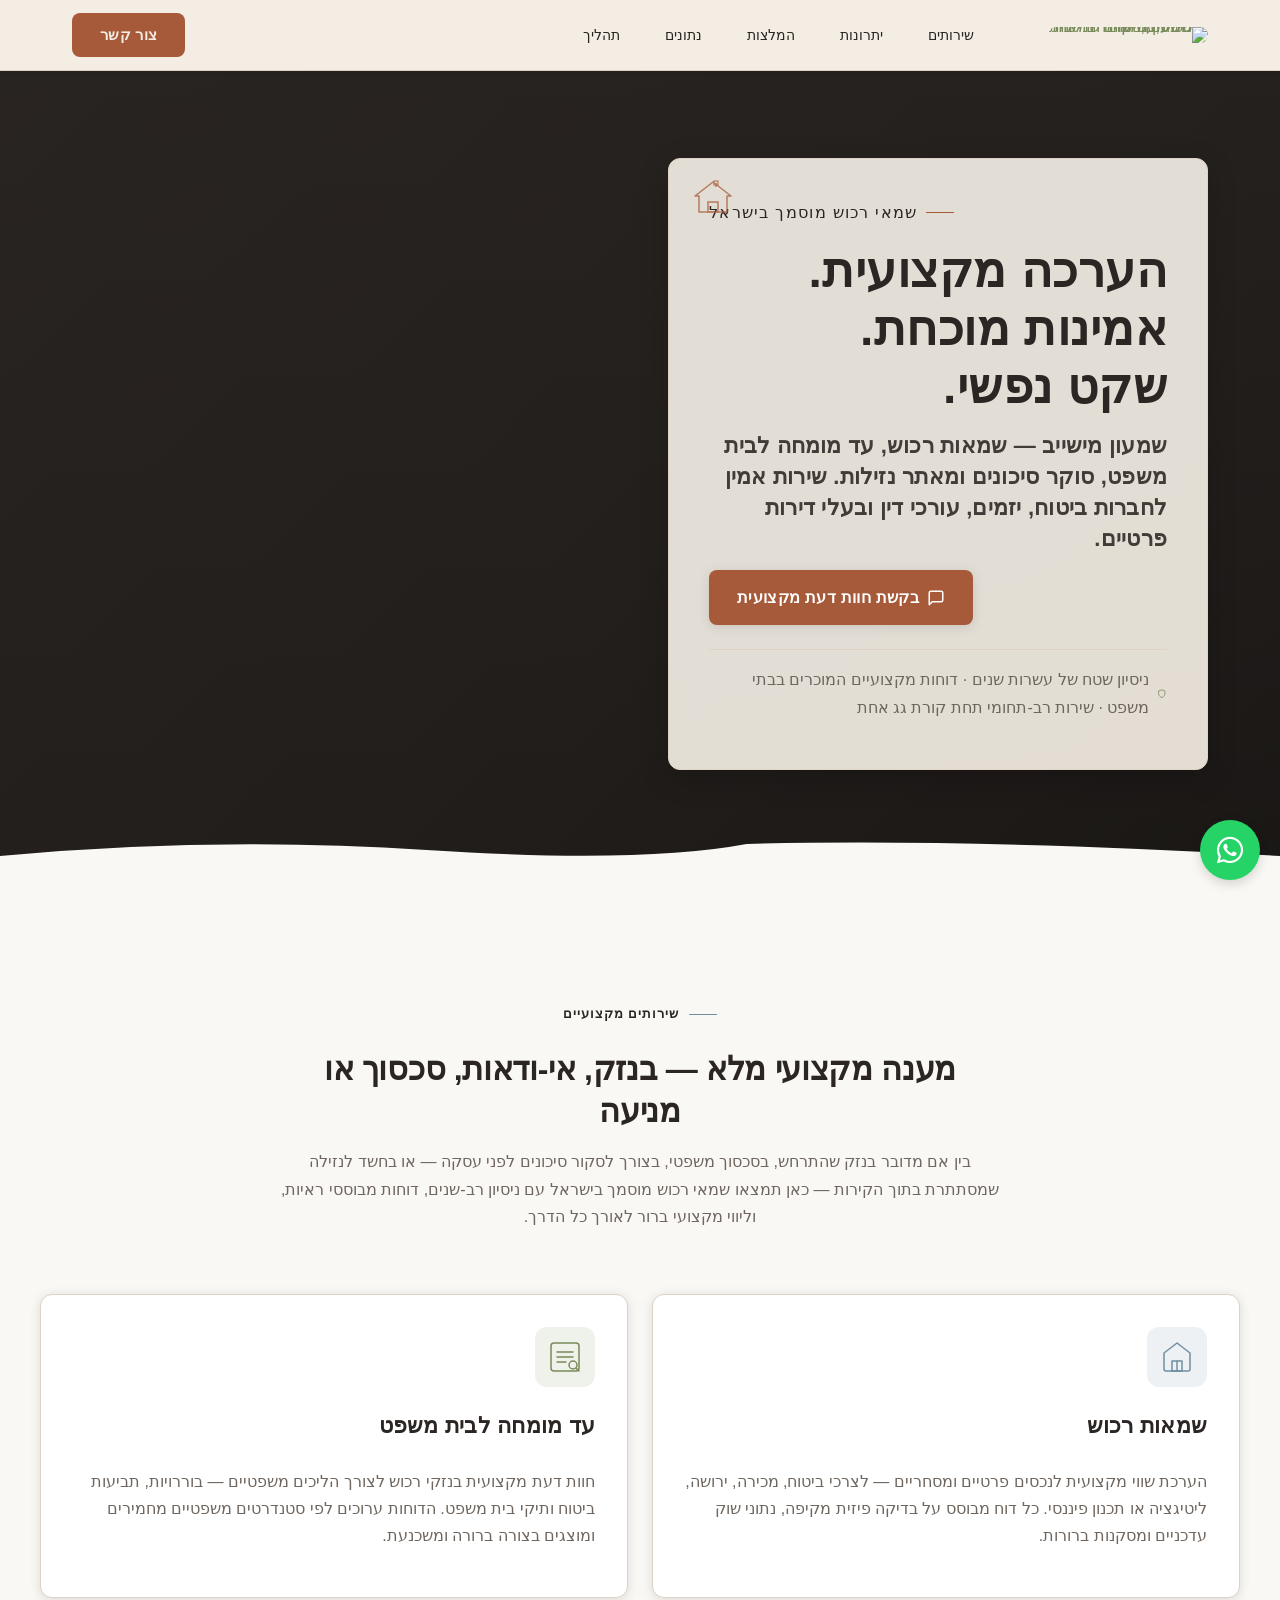
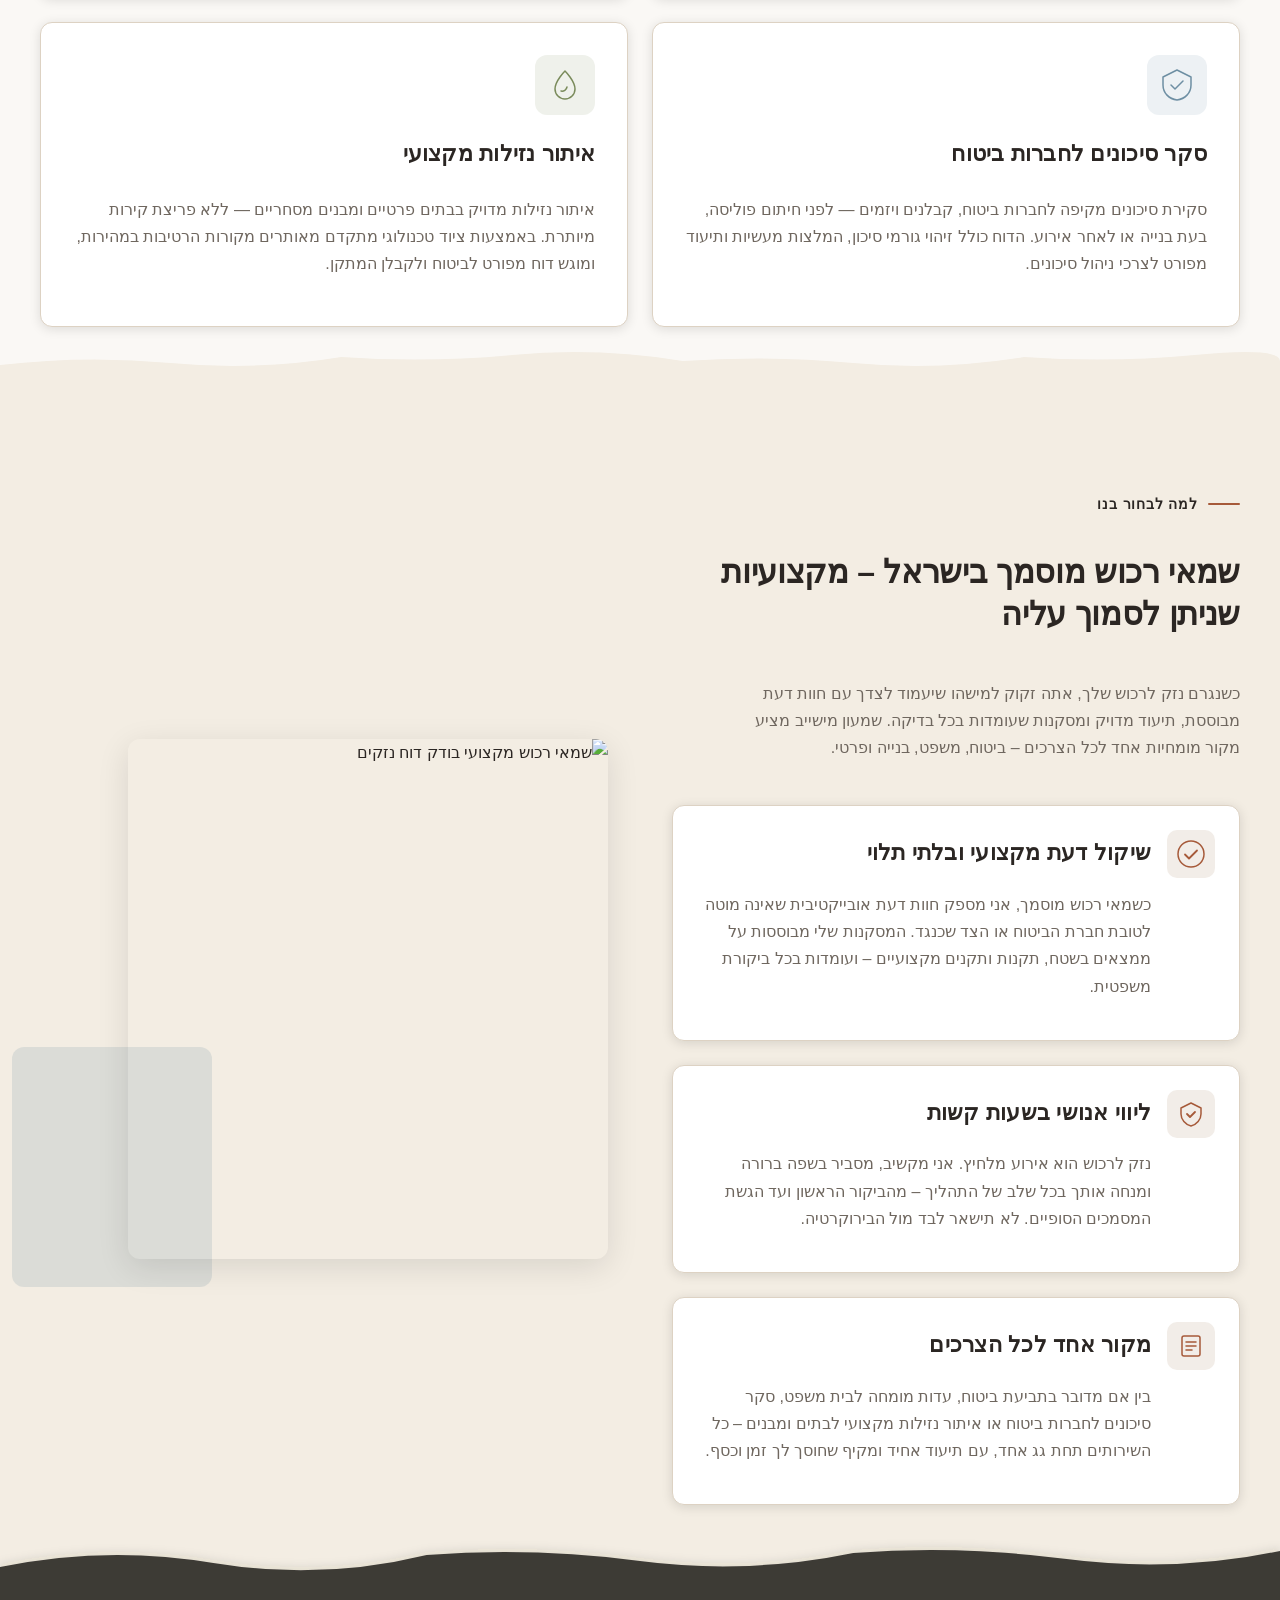
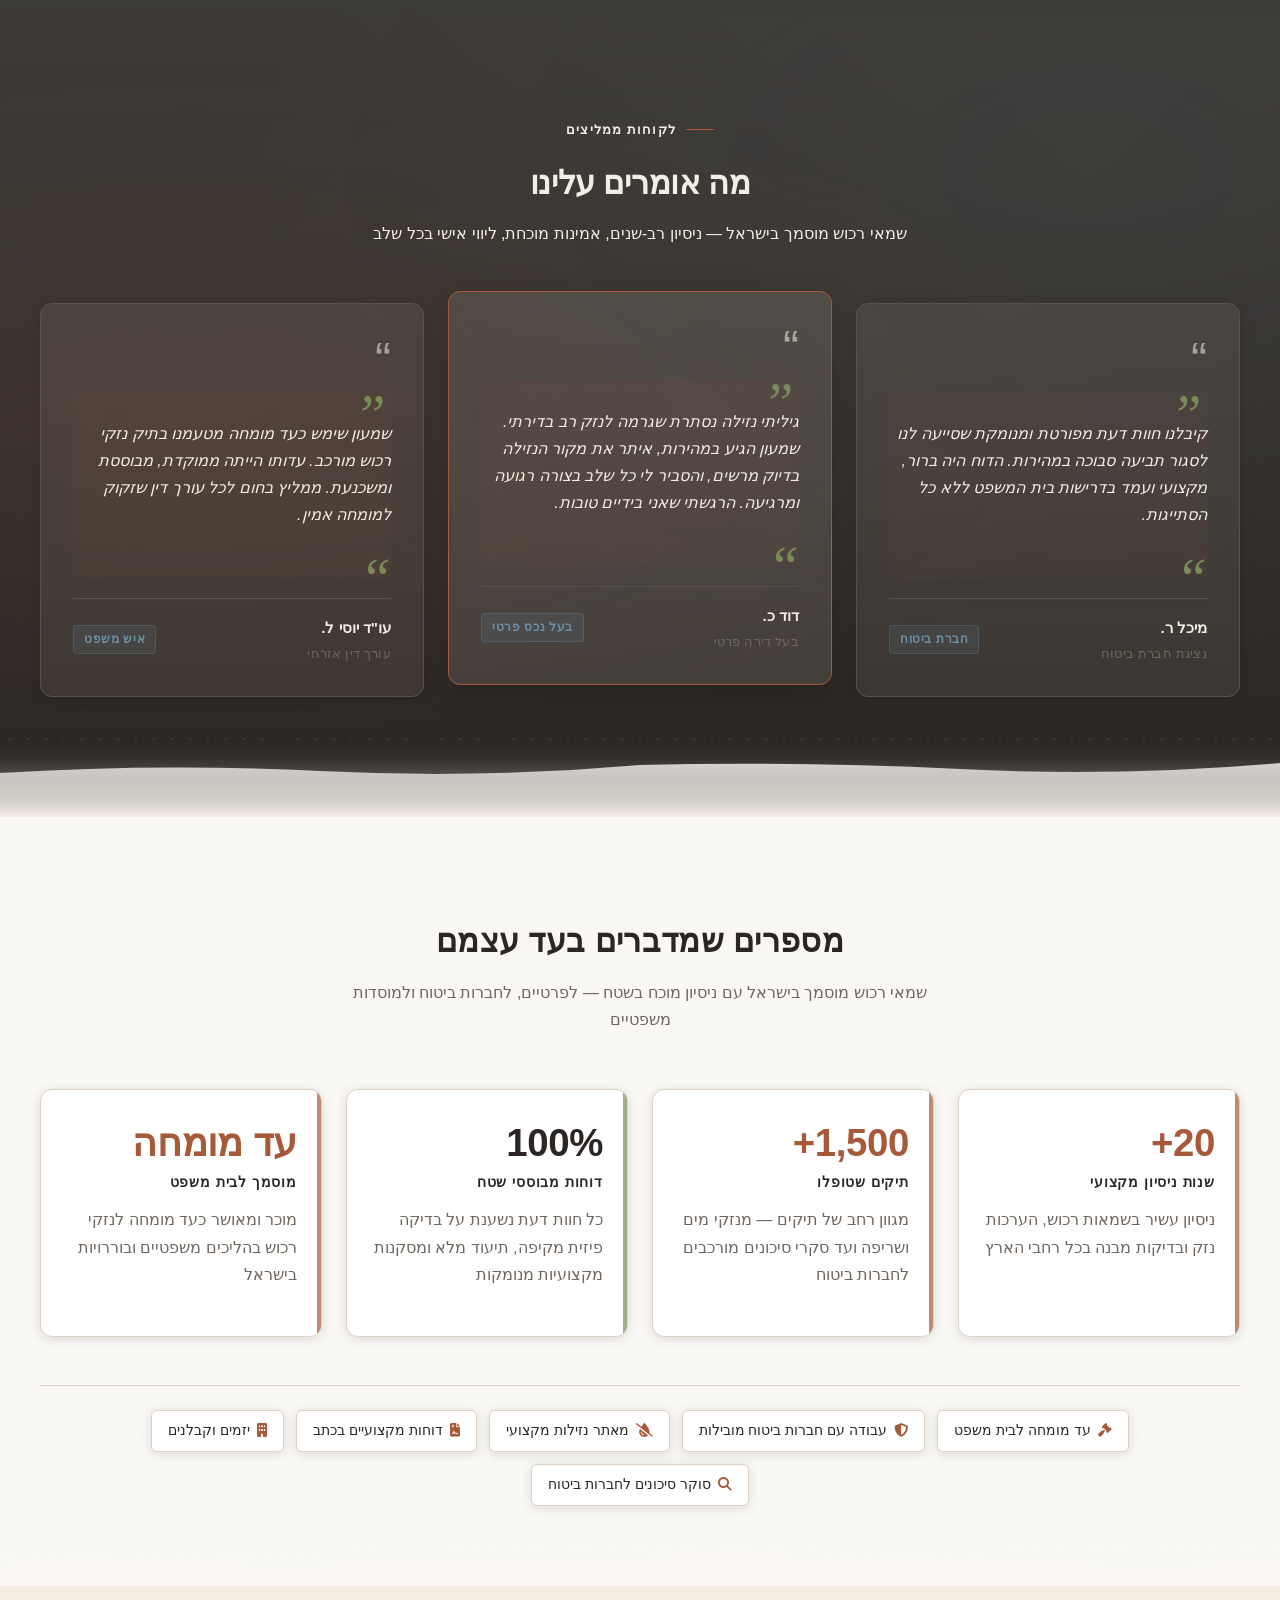
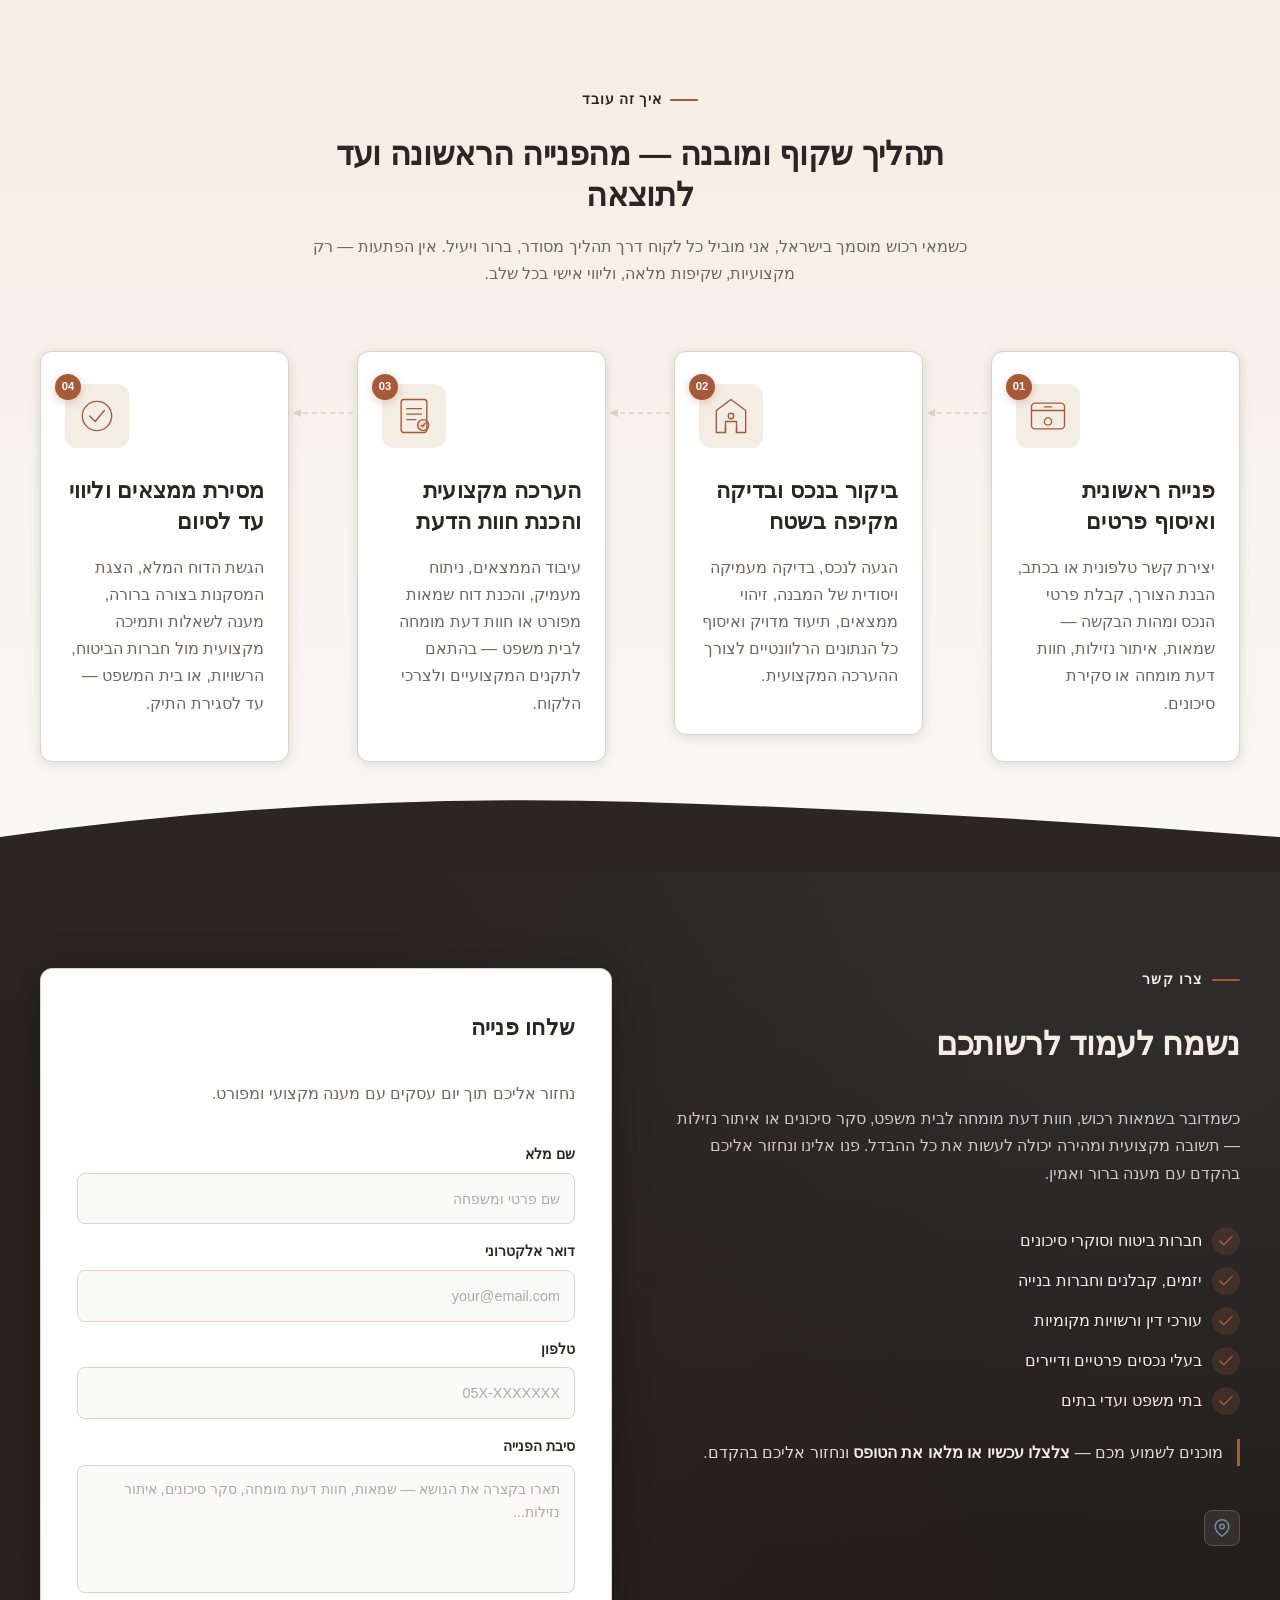
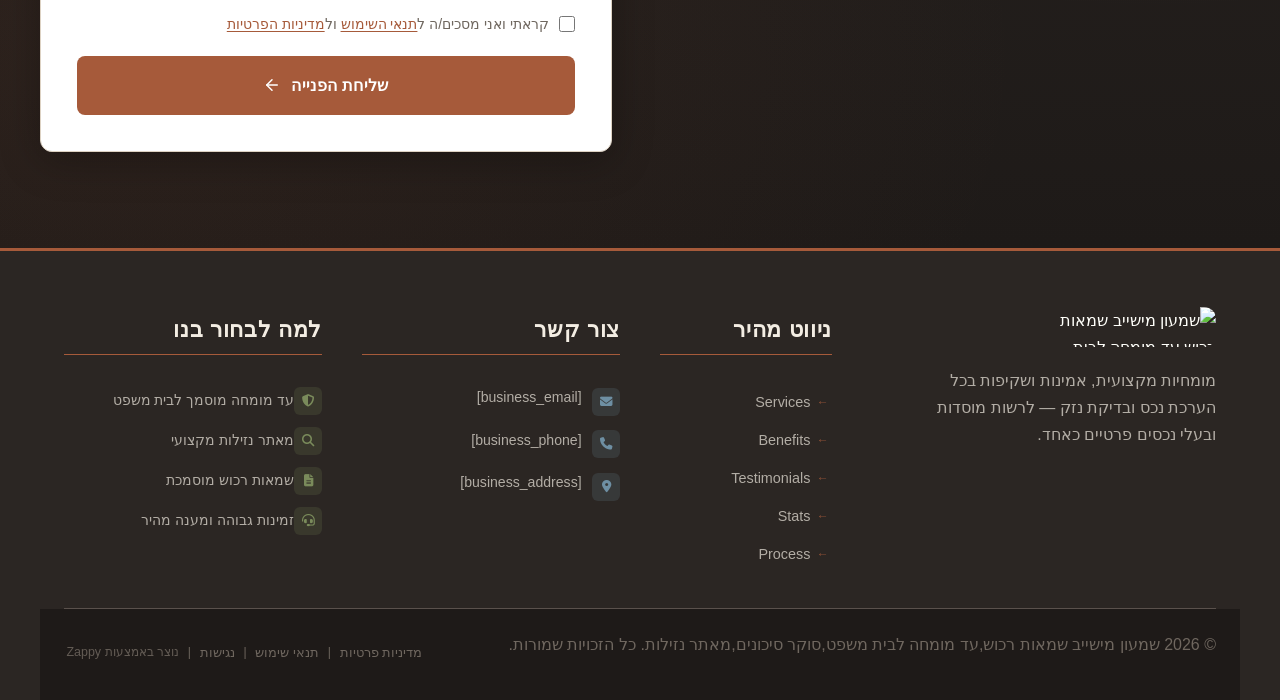
==== public/index.html @ e1381899 "Initial website commit" ====
<!doctype html><html dir="rtl" lang="he"><head><meta charset="UTF-8"><meta content="width=device-width,initial-scale=1" name="viewport"><meta content="index, follow" name="robots"><title>שמאי רכוש מוסמך בישראל — שמעון מישייב שמאות רכוש,עד מומחה לב</title><meta content="אני מעוניין להקים אתר עם דף נחיתה בבקשה" name="description"><meta content="שמאי רכוש מוסמך בישראל, עד מומחה לבית משפט נזקי רכוש, מאתר נזילות מקצועי לבתים ומבנים, סוקר סיכונים לחברות ביטוח" name="keywords"><link href="/assets/favicon.ico" rel="icon" type="image/x-icon"><link href="/assets/favicon-16x16.png" rel="icon" type="image/png" sizes="16x16"><link href="/assets/favicon-32x32.png" rel="icon" type="image/png" sizes="32x32"><link href="/assets/favicon-48x48.png" rel="icon" type="image/png" sizes="48x48"><link href="/assets/favicon-192x192.png" rel="icon" type="image/png" sizes="192x192"><link href="/assets/favicon-512x512.png" rel="icon" type="image/png" sizes="512x512"><link href="/assets/apple-touch-icon.png" rel="apple-touch-icon"><script>!function(){"use strict";var t="92c735e1-b9e3-4524-90cc-de8fb5a4987f",e="https://api.zappy5.com/api/analytics/track",a=18e5,n=2592e6,o=!0,i=!0,r=!0;var s=function(){var e="zappy_visitor_"+t,a=null;try{if(a=localStorage.getItem(e)){var o=JSON.parse(a),i=Date.now();if(i-o.created<n)return o.lastSeen=i,localStorage.setItem(e,JSON.stringify(o)),o.id}}catch(t){console.warn("Zappy Analytics: LocalStorage not available")}var r="zv_"+Date.now()+"_"+Math.random().toString(36).substr(2,9);try{localStorage.setItem(e,JSON.stringify({id:r,created:Date.now(),lastSeen:Date.now()}))}catch(t){}return r}(),c=function(){var e="zappy_session_"+t,n=null;try{if(n=sessionStorage.getItem(e)){var o=JSON.parse(n),i=Date.now();if(i-o.timestamp<a)return o.timestamp=i,sessionStorage.setItem(e,JSON.stringify(o)),o.id}}catch(t){console.warn("Zappy Analytics: SessionStorage not available")}var r="zs_"+Date.now()+"_"+Math.random().toString(36).substr(2,9);try{sessionStorage.setItem(e,JSON.stringify({id:r,timestamp:Date.now()}))}catch(t){}return r}();function l(a,n){n=n||{};var o={website_id:t,event_type:a,page_path:window.location.pathname,referrer:document.referrer||"direct",visitor_id:s,session_id:c,metadata:n};if(navigator.sendBeacon){var i=new Blob([JSON.stringify(o)],{type:"application/json"});navigator.sendBeacon(e,i)}else fetch(e,{method:"POST",headers:{"Content-Type":"application/json"},body:JSON.stringify(o),keepalive:!0}).catch(function(t){console.warn("Zappy Analytics: Failed to track event",t)})}o&&l("pageview",{title:document.title,url:window.location.href}),i&&document.addEventListener("click",function(t){var e=t.target;if("BUTTON"===e.tagName||e.closest("button")){var a="BUTTON"===e.tagName?e:e.closest("button");l("click",{element:"button",text:a.textContent.trim().substring(0,100),id:a.id||null,class:a.className||null})}else if("A"===e.tagName||e.closest("a")){var n="A"===e.tagName?e:e.closest("a");l("navigation",{element:"link",text:n.textContent.trim().substring(0,100),href:n.href,external:n.hostname!==window.location.hostname})}},!0),r&&document.addEventListener("submit",function(t){var e=t.target;l("form_submit",{form_id:e.id||null,form_name:e.name||null,form_action:e.action||null,form_method:e.method||"GET"})},!0);var d=Date.now();window.addEventListener("beforeunload",function(){l("page_unload",{time_on_page:Math.floor((Date.now()-d)/1e3),page_path:window.location.pathname})}),window.zappyAnalytics={track:l,getVisitorId:function(){return s},getSessionId:function(){return c}}}()</script><meta content="שמאי רכוש מוסמך בישראל — שמעון מישייב שמאות רכוש,עד מומחה לב" property="og:title"><meta content="אני מעוניין להקים אתר עם דף נחיתה בבקשה" property="og:description"><meta content="summary_large_image" name="twitter:card"><meta content="שמאי רכוש מוסמך בישראל — שמעון מישייב שמאות רכוש,עד מומחה לב" name="twitter:title"><meta content="אני מעוניין להקים אתר עם דף נחיתה בבקשה" name="twitter:description"><meta content="website" property="og:type"><meta content="he_IL" property="og:locale"><link href="https://cdnjs.cloudflare.com/ajax/libs/font-awesome/6.4.0/css/all.min.css" rel="stylesheet"><style>.skip-link{position:absolute;top:0;left:0;transform:translateY(-200%);padding:12px 18px;background:var(--bg-dark,#1a1a1a);color:var(--text-light,#fff);font-weight:600;border-radius:0 0 8px 0;z-index:10000}.skip-link:focus{transform:none;outline:2px solid var(--ring,#fff);outline-offset:2px}:focus-visible{outline:2px solid var(--ring,currentColor);outline-offset:3px}</style><link href="/assets/favicon.ico" rel="icon" type="image/x-icon"><link href="/assets/favicon-16x16.png" rel="icon" type="image/png" sizes="16x16"><link href="/assets/favicon-32x32.png" rel="icon" type="image/png" sizes="32x32"><link href="/assets/favicon-48x48.png" rel="icon" type="image/png" sizes="48x48"><link href="/assets/favicon-192x192.png" rel="icon" type="image/png" sizes="192x192"><link href="/assets/favicon-512x512.png" rel="icon" type="image/png" sizes="512x512"><link href="/assets/apple-touch-icon.png" rel="apple-touch-icon"><link href="https://cdn.jsdelivr.net/npm/vanilla-cookieconsent@3/dist/cookieconsent.css" rel="stylesheet"><script src="https://cdn.jsdelivr.net/npm/vanilla-cookieconsent@3/dist/cookieconsent.umd.js"></script><script src="https://cdn.jsdelivr.net/gh/mickidum/acc_toolbar/acctoolbar/acctoolbar.min.js"></script><link href="/styles.css" rel="stylesheet"><script>window.ZAPPY_WEBSITE_ID="92c735e1-b9e3-4524-90cc-de8fb5a4987f",window.ZAPPY_API_BASE="https://api.zappy5.com"</script><style id="zappy-dropdown-submenu-styles">#navMenu li:has(.sub-menu),.nav-menu li:has(.sub-menu),.navbar li:has(.sub-menu),nav li:has(.sub-menu){position:relative}#navMenu .sub-menu,.nav-menu .sub-menu,.navbar .sub-menu,nav .sub-menu{display:block!important;position:absolute!important;top:100%;left:0;min-width:220px;background:#fff;border-radius:8px;box-shadow:0 8px 25px rgba(0,0,0,.15);padding:8px 0;opacity:0;visibility:hidden;transform:translateY(10px);transition:all .3s ease;z-index:1000;list-style:none;pointer-events:none}#navMenu li:hover>.sub-menu,.nav-menu li:hover>.sub-menu,.navbar li:hover>.sub-menu,nav li:hover>.sub-menu{opacity:1!important;visibility:visible!important;transform:translateY(0)!important;pointer-events:auto!important}.sub-menu li{list-style:none;margin:0;padding:0}.sub-menu a{display:block!important;padding:10px 16px!important;color:var(--text-dark,#333)!important;font-weight:500;text-decoration:none;white-space:nowrap;transition:background-color .2s}.sub-menu .zappy-nav-child>a{padding-left:28px!important;font-size:.9em!important;opacity:.85!important}[dir=rtl] .sub-menu .zappy-nav-child>a,html[lang=ar] .sub-menu .zappy-nav-child>a,html[lang=he] .sub-menu .zappy-nav-child>a{padding-left:10px!important;padding-right:28px!important}.sub-menu .zappy-nav-parent>a{font-weight:600!important}.sub-menu a:hover{background-color:#f5f5f5}[dir=rtl] .nav-menu .sub-menu,[dir=rtl] .navbar .sub-menu,[dir=rtl] nav .sub-menu,html[lang=ar] .nav-menu .sub-menu,html[lang=ar] .navbar .sub-menu,html[lang=ar] nav .sub-menu,html[lang=he] .nav-menu .sub-menu,html[lang=he] .navbar .sub-menu,html[lang=he] nav .sub-menu{left:auto!important;right:0!important}.sub-menu:empty,.sub-menu:not(:has(li)):not(:has(> a)),.sub-menu:not(:has(li:not(.zappy-hidden-menu-item))):not(:has(> a)){display:none!important;opacity:0!important;visibility:hidden!important;pointer-events:none!important}li:has(.menu-group-title):hover>.sub-menu{opacity:1!important;visibility:visible!important;transform:translateY(0)!important;pointer-events:auto!important}#navMenu>li>.menu-group-title,.nav-menu>li>.menu-group-title{display:inline-block;padding:.5rem 1rem;cursor:default;user-select:none}@media (max-width:768px){#navMenu .sub-menu,.nav-menu .sub-menu,.navbar .sub-menu,nav .sub-menu{position:static!important;transform:none!important;box-shadow:none!important;background:0 0!important;max-height:0;overflow:hidden;opacity:0;visibility:hidden;transition:max-height .3s ease,opacity .3s ease;padding:0!important;border-radius:0!important}#navMenu .sub-menu.mobile-expanded,.nav-menu .sub-menu.mobile-expanded,.navbar .sub-menu.mobile-expanded{max-height:none!important;overflow-y:visible!important;opacity:1!important;visibility:visible!important;padding:8px 0 8px 16px!important}[dir=rtl] .sub-menu.mobile-expanded,html[lang=he] .sub-menu.mobile-expanded{padding:8px 16px 8px 0!important}#navMenu li:hover>.sub-menu,.nav-menu li:hover>.sub-menu,.navbar li:hover>.sub-menu,nav li:hover>.sub-menu{opacity:0;visibility:hidden;pointer-events:none}#navMenu li>.sub-menu.mobile-expanded,.nav-menu li>.sub-menu.mobile-expanded,.navbar li>.sub-menu.mobile-expanded,nav li>.sub-menu.mobile-expanded{opacity:1!important;visibility:visible!important;pointer-events:auto!important}#navMenu li:has(.sub-menu),.nav-menu li:has(.sub-menu),.navbar li:has(.sub-menu),nav li:has(.sub-menu){display:flex!important;flex-wrap:wrap!important;align-items:center!important;position:relative!important;min-height:44px!important}#navMenu li:has(.sub-menu)>a,.nav-menu li:has(.sub-menu)>a,.navbar li:has(.sub-menu)>a,nav li:has(.sub-menu)>a{flex:1!important;min-width:0!important}#navMenu li:has(.sub-menu)>.menu-group-title,.nav-menu li:has(.sub-menu)>.menu-group-title,.navbar li:has(.sub-menu)>.menu-group-title,nav li:has(.sub-menu)>.menu-group-title{flex:1!important;min-width:0!important;padding:0!important;line-height:inherit!important}#navMenu li:has(.sub-menu)>.sub-menu,.nav-menu li:has(.sub-menu)>.sub-menu,.navbar li:has(.sub-menu)>.sub-menu,nav li:has(.sub-menu)>.sub-menu{flex-basis:100%!important;width:100%!important}#navMenu li:has(.sub-menu)>a [class*=arrow],#navMenu li:has(.sub-menu)>a [class*=chevron],.nav-menu li:has(.sub-menu)>a .fa-angle-down,.nav-menu li:has(.sub-menu)>a .fa-chevron-down,.nav-menu li:has(.sub-menu)>a [class*=arrow],.nav-menu li:has(.sub-menu)>a [class*=chevron],nav li:has(.sub-menu)>a [class*=arrow],nav li:has(.sub-menu)>a [class*=chevron]{display:none!important;visibility:hidden!important}.mobile-submenu-toggle{display:flex!important;align-items:center!important;justify-content:center!important;width:44px!important;height:auto!important;background:0 0!important;border:none!important;cursor:pointer!important;color:var(--text-dark)!important;position:static!important;flex-shrink:0!important;align-self:stretch!important;z-index:2!important;padding:0!important;margin:0!important}.mobile-submenu-toggle::after{content:''!important;width:0!important;height:0!important;border-left:6px solid transparent!important;border-right:6px solid transparent!important;border-top:7px solid currentColor!important;transition:transform .3s ease!important}.mobile-submenu-toggle.expanded::after{transform:rotate(180deg)!important}.sub-menu a{padding:10px 0!important;display:block!important;color:var(--text-dark)!important;white-space:normal!important}.sub-menu .zappy-nav-child>a{padding-left:28px!important;font-size:.9em!important;opacity:.85!important}[dir=rtl] .sub-menu .zappy-nav-child>a,html[lang=ar] .sub-menu .zappy-nav-child>a,html[lang=he] .sub-menu .zappy-nav-child>a{padding-left:0!important;padding-right:28px!important}.sub-menu .zappy-nav-parent>a{font-weight:600!important}#navMenu.active,.nav-menu.active{max-width:100vw!important;overflow-x:hidden!important;box-sizing:border-box!important}.navbar .sub-menu li a,.zappy-products-dropdown .sub-menu a,nav.navbar .sub-menu li a{color:var(--text-dark)!important}}@media (min-width:769px){.mobile-submenu-toggle{display:none!important}}</style><style id="zappy-widget-visibility">html[dir=rtl] .whatsapp-float{right:20px!important;left:auto!important}html:not([dir]) .whatsapp-float,html[dir=ltr] .whatsapp-float{left:20px!important;right:auto!important}html[dir=rtl] #mic-access-tool-general-button,html[dir=rtl] #mic-init-access-tool #mic-access-tool-general-button,html[dir=rtl] #mic-init-access-tool .mic-access-tool-general-button,html[dir=rtl] ._access-icon,html[dir=rtl] .mic-access-tool-general-button{left:20px!important;right:auto!important}html:not([dir]) #mic-access-tool-general-button,html:not([dir]) #mic-init-access-tool #mic-access-tool-general-button,html:not([dir]) #mic-init-access-tool .mic-access-tool-general-button,html:not([dir]) ._access-icon,html:not([dir]) .mic-access-tool-general-button,html[dir=ltr] #mic-access-tool-general-button,html[dir=ltr] #mic-init-access-tool #mic-access-tool-general-button,html[dir=ltr] #mic-init-access-tool .mic-access-tool-general-button,html[dir=ltr] ._access-icon,html[dir=ltr] .mic-access-tool-general-button{right:20px!important;left:auto!important}@media (max-width:768px){.whatsapp-float{display:flex!important}}@media (min-width:769px){.whatsapp-float{display:flex!important}}@media (max-width:768px){#mic-access-tool-general-button,#mic-init-access-tool #mic-access-tool-general-button,#mic-init-access-tool .mic-access-tool-general-button,._access-icon,.mic-access-tool-general-button{display:flex!important;visibility:visible!important;opacity:1!important;pointer-events:auto!important}#mic-access-tool-box.opened-mic-access-tool,#mic-init-access-tool #mic-access-tool-box.opened-mic-access-tool,.mic-access-tool-box.opened-mic-access-tool{visibility:visible!important;opacity:1!important;pointer-events:auto!important}}@media (min-width:769px){#mic-access-tool-general-button,#mic-init-access-tool #mic-access-tool-general-button,#mic-init-access-tool .mic-access-tool-general-button,._access-icon,.mic-access-tool-general-button{display:flex!important;visibility:visible!important;opacity:1!important;pointer-events:auto!important}#mic-access-tool-box.opened-mic-access-tool,#mic-init-access-tool #mic-access-tool-box.opened-mic-access-tool,.mic-access-tool-box.opened-mic-access-tool{visibility:visible!important;opacity:1!important;pointer-events:auto!important}}</style></head><body><a href="#main" class="skip-link">דלג לתוכן הראשי</a><nav class="navbar" dir="rtl"><button class="mobile-toggle" aria-label="Menu" id="mobileToggle"><svg viewBox="0 0 24 24" fill="none" height="24" width="24" class="hamburger-icon"><path d="M3 12h18M3 6h18M3 18h18" stroke="currentColor" stroke-width="2" stroke-linecap="round"></path></svg> <svg viewBox="0 0 24 24" fill="none" height="24" width="24" style="display:none" class="close-icon"><path d="M18 6L6 18M6 6l12 12" stroke="currentColor" stroke-width="2" stroke-linecap="round"></path></svg></button> <button class="phone-header-btn" aria-label="Call" data-phone="[business_phone]"><svg viewBox="0 0 24 24" fill="currentColor" height="20" width="20"><path d="M22 16.92v3a2 2 0 0 1-2.18 2 19.79 19.79 0 0 1-8.63-3.07 19.5 19.5 0 0 1-6-6 19.79 19.79 0 0 1-3.07-8.67A2 2 0 0 1 4.11 2h3a2 2 0 0 1 2 1.72 12.84 12.84 0 0 0 .7 2.81 2 2 0 0 1-.45 2.11L8.09 9.91a16 16 0 0 0 6 6l1.27-1.27a2 2 0 0 1 2.11-.45 12.84 12.84 0 0 0 2.81.7A2 2 0 0 1 22 16.92z"></path></svg></button><div class="nav-container"><div class="nav-right-group"><div class="nav-brand"><a href="/" class="logo-link"><img alt="שמעון מישייב שמאות רכוש,עד מומחה לבית משפט,סוקר סיכונים,מאתר נזילות" src="/assets/site-----image-1.webp" class="logo"></a></div><ul class="nav-menu" id="navMenu"><li><a href="#services">שירותים</a></li><li><a href="#benefits">יתרונות</a></li><li><a href="#testimonials">המלצות</a></li><li><a href="#stats">נתונים</a></li><li><a href="#process">תהליך</a></li></ul></div><div class="nav-cta-container"><a href="#contact" class="nav-cta-btn">צור קשר</a></div></div></nav><script>window.addEventListener("load",function(){const e=document.querySelector(".navbar, nav, header");if(!e)return void console.log("[Navbar] Navbar element not found");let t=document.getElementById("mobileToggle")||document.querySelector(".mobile-toggle")||document.querySelector(".hamburger")||document.querySelector(".hamburger-menu")||document.querySelector(".menu-toggle")||document.querySelector(".burger-menu")||document.querySelector('[aria-label="Menu"]')||document.querySelector('[aria-label="תפריט"]');const n=document.querySelector(".phone-header-btn"),o=window.getComputedStyle(e);let r=o.backgroundColor;if(console.log("[Navbar] Initial navbar background:",r),"transparent"===r||"rgba(0, 0, 0, 0)"===r||r.startsWith("rgba")&&r.includes(", 0)")){const e=o.backgroundImage;if(e&&"none"!==e)console.log("[Navbar] Navbar has background image/gradient, using dark text"),r="rgb(240, 240, 240)";else{const e=window.getComputedStyle(document.body).backgroundColor;console.log("[Navbar] Navbar transparent, using body background:",e),r=e}}const a=r.match(/\d+/g);if(a&&a.length>=3){const e=(.299*parseInt(a[0])+.587*parseInt(a[1])+.114*parseInt(a[2]))/255;console.log("[Navbar] Mobile button colors preserved from Claude CSS (luminance:",e.toFixed(2)+")");const o=document.createElement("style");o.id="zappy-mobile-nav-fix";document.documentElement.lang;document.documentElement.dir,o.textContent='\n        /* Hide mobile buttons on desktop, show only on mobile */\n        @media (min-width: 769px) {\n          .mobile-toggle,\n          .phone-header-btn {\n            display: none !important;\n          }\n        }\n        \n        /* Show and position mobile buttons correctly on mobile */\n        @media (max-width: 768px) {\n          .navbar,\n          nav.navbar {\n            min-height: 70px !important;\n          }\n\n          .mobile-toggle,\n          .phone-header-btn {\n            position: absolute !important;\n            top: 0 !important;\n            bottom: 0 !important;\n            margin-top: auto !important;\n            margin-bottom: auto !important;\n            transform: none !important;\n            z-index: 1001 !important;\n            display: flex !important;\n            align-items: center !important;\n            justify-content: center !important;\n            width: 36px !important;\n            height: 36px !important;\n            border-radius: 50% !important;\n            border: none !important;\n            cursor: pointer !important;\n            padding: 6px !important;\n            background: none !important;\n            color: var(--nav-text, var(--text-dark)) !important;\n            touch-action: manipulation !important;\n            -webkit-tap-highlight-color: transparent !important;\n          }\n\n          html[data-zappy-site-type="ecommerce"] .phone-header-btn,\n          body[data-zappy-site-type="ecommerce"] .phone-header-btn,\n          html[data-zappy-site-type="ecommerce"] header .phone-header-btn,\n          html[data-zappy-site-type="ecommerce"] nav .phone-header-btn {\n            display: none !important;\n            visibility: hidden !important;\n            width: 0 !important;\n            height: 0 !important;\n            min-width: 0 !important;\n            overflow: hidden !important;\n          }\n          \n          /* LTR positioning (default): hamburger LEFT, phone RIGHT */\n          html:not([dir="rtl"]):not([lang="he"]):not([lang="ar"]) .mobile-toggle,\n          html[dir="ltr"] .mobile-toggle {\n            left: 12px !important;\n            right: auto !important;\n          }\n          html:not([dir="rtl"]):not([lang="he"]):not([lang="ar"]) .phone-header-btn,\n          html[dir="ltr"] .phone-header-btn {\n            right: 12px !important;\n            left: auto !important;\n          }\n          \n          /* RTL positioning: hamburger RIGHT, phone LEFT */\n          html[dir="rtl"] .mobile-toggle,\n          html[lang="he"] .mobile-toggle,\n          html[lang="ar"] .mobile-toggle {\n            right: 12px !important;\n            left: auto !important;\n          }\n          html[dir="rtl"] .phone-header-btn,\n          html[lang="he"] .phone-header-btn,\n          html[lang="ar"] .phone-header-btn {\n            left: 12px !important;\n            right: auto !important;\n          }\n          \n          /* CRITICAL: Ensure nav-container has min-height on mobile */\n          /* All children are positioned absolutely/fixed on mobile, so height:auto collapses to 0 */\n          .nav-container {\n            min-height: 70px !important;\n            position: relative !important;\n          }\n          \n          /* Ensure SVG icons are properly sized and inherit color */\n          .mobile-toggle svg,\n          .phone-header-btn svg {\n            width: 24px !important;\n            height: 24px !important;\n            /* Don\'t force display - let JavaScript control hamburger/close toggle */\n          }\n          \n          /* Reset nav-cta-container on mobile - remove desktop box-shadow/padding */\n          /* that creates a visible ghost box when CTA button is hidden */\n          .nav-cta-container {\n            box-shadow: none !important;\n            padding: 0 !important;\n          }\n          \n          /* Hide nav-cta-container entirely on mobile when there\'s no lang-switcher */\n          /* (only the CTA button is inside, and it\'s hidden on mobile) */\n          .nav-cta-container:not(:has(.lang-switcher)) {\n            display: none !important;\n          }\n          \n          /* CRITICAL: Prevent hero image fade gradient from bleeding over headline text */\n          /* The .image-fade-gradient has bottom: -30px (extends below parent) */\n          /* On mobile stacked layout, this overlaps the h1 text below the image */\n          .hero-image-column {\n            overflow: hidden !important;\n          }\n          .image-fade-gradient {\n            bottom: 0 !important;\n          }\n          \n          /* Hide desktop language switcher on mobile - hamburger menu handles it */\n          /* High specificity to override stored CSS */\n          .lang-switcher,\n          .nav-cta-container .lang-switcher,\n          .nav-container .lang-switcher,\n          .navbar .lang-switcher,\n          .navbar .nav-cta-container .lang-switcher {\n            display: none !important;\n          }\n        }\n      ';const r=document.getElementById("zappy-mobile-nav-fix");r&&r.remove(),document.head.appendChild(o),console.log("[Navbar] Critical CSS injected for mobile nav positioning");const i=window.innerWidth<=768;if(t){const e=t.querySelector(".hamburger-icon"),n=t.querySelector(".close-icon");e&&(e.style.setProperty("width","24px","important"),e.style.setProperty("height","24px","important"),e.style.setProperty("display","block","important")),n&&(n.style.setProperty("width","24px","important"),n.style.setProperty("height","24px","important"),n.style.setProperty("display","none","important")),i?(t.style.setProperty("position","absolute","important"),t.style.setProperty("top","0","important"),t.style.setProperty("bottom","0","important"),t.style.setProperty("margin-top","auto","important"),t.style.setProperty("margin-bottom","auto","important"),t.style.setProperty("transform","none","important"),t.style.setProperty("z-index","1001","important"),t.style.removeProperty("left"),t.style.removeProperty("right"),console.log("[Navbar] Mobile toggle positioning applied (mobile viewport)")):(t.style.removeProperty("position"),t.style.removeProperty("top"),t.style.removeProperty("transform"),t.style.removeProperty("z-index"),t.style.removeProperty("left"),t.style.removeProperty("right"),console.log("[Navbar] Desktop viewport - cleared mobile toggle inline positioning"))}if(n){const e=n.querySelector("svg");e&&(e.style.width="24px",e.style.height="24px",e.setAttribute("width","24"),e.setAttribute("height","24")),i?(n.style.setProperty("position","absolute","important"),n.style.setProperty("top","0","important"),n.style.setProperty("bottom","0","important"),n.style.setProperty("margin-top","auto","important"),n.style.setProperty("margin-bottom","auto","important"),n.style.setProperty("transform","none","important"),n.style.setProperty("z-index","1001","important"),n.style.removeProperty("left"),n.style.removeProperty("right"),console.log("[Navbar] Phone button positioning applied (mobile viewport)")):(n.style.removeProperty("position"),n.style.removeProperty("top"),n.style.removeProperty("transform"),n.style.removeProperty("z-index"),n.style.removeProperty("left"),n.style.removeProperty("right"),console.log("[Navbar] Desktop viewport - cleared phone button inline positioning"))}}else console.log("[Navbar] Could not parse background color:",r);t=document.getElementById("mobileToggle")||document.querySelector(".mobile-toggle")||document.querySelector(".hamburger")||document.querySelector(".hamburger-menu")||document.querySelector(".menu-toggle")||document.querySelector(".burger-menu")||document.querySelector('[aria-label="Menu"]')||document.querySelector('[aria-label="תפריט"]');const i=document.getElementById("navMenu")||document.querySelector(".nav-menu")||document.querySelector(".nav-links")||document.querySelector("nav ul:not(.submenu)");if(!t||!i)return void console.log("[Navbar] Mobile toggle or menu not found:",{toggle:!!t,menu:!!i});i.id||(i.id="navMenu"),console.log("[Navbar] Initializing mobile menu...");const l=t.cloneNode(!0);t.parentNode.replaceChild(l,t);var s=0;function p(e){var t=Date.now();t-s<300||(s=t,function(e){e.preventDefault(),e.stopPropagation();const t=l.querySelector(".hamburger-icon"),n=l.querySelector(".close-icon");i.classList.contains("active")?(i.classList.remove("active"),t&&t.style.setProperty("display","block","important"),n&&n.style.setProperty("display","none","important"),document.body.style.overflow="",console.log("[Navbar] Menu closed")):(i.classList.add("active"),t&&t.style.setProperty("display","none","important"),n&&n.style.setProperty("display","block","important"),document.body.style.overflow="hidden",console.log("[Navbar] Menu opened"))}(e))}l.addEventListener("click",p),l.addEventListener("touchend",p),i.querySelectorAll("a").forEach(function(e){e.addEventListener("click",function(){if("#"===this.getAttribute("href"))return;const e=l.querySelector(".hamburger-icon"),t=l.querySelector(".close-icon");i.classList.remove("active"),e&&e.style.setProperty("display","block","important"),t&&t.style.setProperty("display","none","important"),document.body.style.overflow="",console.log("[Navbar] Menu closed (link clicked)")})});var m=i.querySelectorAll(".dropdown-toggle");m.forEach(function(e){e.addEventListener("click",function(e){e.preventDefault(),e.stopPropagation();var t=this.closest(".nav-dropdown");t&&(t.parentNode.querySelectorAll(".nav-dropdown.open").forEach(function(e){e!==t&&e.classList.remove("open")}),t.classList.toggle("open"),console.log("[Navbar] Dropdown toggled:",t.classList.contains("open")?"open":"closed"))})}),document.addEventListener("click",function(e){e.target.closest(".nav-dropdown")||document.querySelectorAll(".nav-dropdown.open").forEach(function(e){e.classList.remove("open")})}),console.log("[Navbar] Dropdown handlers initialized for "+m.length+" dropdowns"),n&&n.addEventListener("click",function(){const e=document.querySelectorAll('a[href^="tel:"]'),t=e.length>0?e[0].getAttribute("href").replace("tel:",""):"[business_phone]";window.location.href="tel:"+t,console.log("[Navbar] Phone button clicked")}),console.log("[Navbar] Mobile menu initialized successfully")})</script><main id="main"><section class="index-hero-section" data-band-index="0" data-layout-spec="בית-hero" dir="rtl" id="hero" data-hero-type="fullscreen-scrim"><div class="index-hero-bg" aria-hidden="true"><img alt="שמאי רכוש מקצועי בודק נזקי רטיבות בדירה" src="/assets/site-index-hero-image-1.webp" data-context="A calm, professional property inspection scene in warm natural light. A middle-aged Israeli male surveyor in smart casual attire carefully examines moisture damage on an interior wall of a residential apartment. He holds a professional moisture meter device, with a clipboard nearby. The room has warm beige plaster walls, soft afternoon light coming through a window. The atmosphere is trustworthy and understated — not glossy or corporate. Realistic photography style, shallow depth of field, earthy tones." data-placeholder="index-hero-image-1" height="700" loading="eager" width="1200" data-hero-bg="true" fetchpriority="high"></div><div class="index-hero-scrim" aria-hidden="true"></div><div class="index-hero-container"><article class="index-hero-card"><svg viewBox="0 0 40 36" fill="none" height="36" width="40" xmlns="http://www.w3.org/2000/svg" aria-hidden="true" class="index-hero-motif" data-no-icon-edit="true"><path d="M20 3L2 17h4v16h28V17h4L20 3z" stroke="var(--primary)" stroke-width="1.5" stroke-linejoin="round" fill="none"></path><rect height="10" width="10" x="15" y="23" stroke="var(--primary)" stroke-width="1.5" fill="none"></rect><line x1="23" x2="23" y1="4" y2="8" stroke="var(--primary)" stroke-width="1.5"></line><rect height="4" width="4" x="21" y="2" stroke="var(--primary)" stroke-width="1.2" fill="none"></rect></svg><p class="index-hero-eyebrow">שמאי רכוש מוסמך בישראל</p><h1 class="index-hero-h1">הערכה מקצועית. אמינות מוכחת.<br>שקט נפשי.</h1><h3 class="index-hero-subtitle">שמעון מישייב — שמאות רכוש, עד מומחה לבית משפט, סוקר סיכונים ומאתר נזילות. שירות אמין לחברות ביטוח, יזמים, עורכי דין ובעלי דירות פרטיים.</h3><div class="index-hero-ctas"><a href="#contact" class="index-hero-btn-primary"><svg viewBox="0 0 24 24" fill="none" height="18" width="18" data-element-type="icon" data-icon-type="svg" stroke="currentColor" stroke-linecap="round" stroke-linejoin="round" stroke-width="2" aria-hidden="true"><path d="M21 15a2 2 0 0 1-2 2H7l-4 4V5a2 2 0 0 1 2-2h14a2 2 0 0 1 2 2z"></path></svg> בקשת חוות דעת מקצועית</a></div><p class="index-hero-trust"><svg viewBox="0 0 24 24" fill="none" height="15" width="15" data-element-type="icon" data-icon-type="svg" stroke="var(--accent)" stroke-linecap="round" stroke-linejoin="round" stroke-width="2" aria-hidden="true"><path d="M12 22s8-4 8-10V5l-8-3-8 3v7c0 6 8 10 8 10z"></path></svg> ניסיון שטח של עשרות שנים · דוחות מקצועיים המוכרים בבתי משפט · שירות רב-תחומי תחת קורת גג אחת</p></article></div><div class="index-hero-divider-wrapper"><svg viewBox="0 0 1200 72" xmlns="http://www.w3.org/2000/svg" aria-hidden="true" data-no-icon-edit="true" preserveAspectRatio="none"><path d="M0,72 L0,28 Q200,8 400,22 T700,16 Q900,10 1200,28 L1200,72 Z" fill="#FAF8F5"></path></svg></div></section><section class="index-services-section" data-band-index="1" data-layout-spec="בית-services" dir="rtl" id="services"><div class="index-services-container"><div class="index-services-intro"><span class="index-services-label"><span class="index-services-label-dash" aria-hidden="true"></span> שירותים מקצועיים</span><h2 class="index-services-heading">מענה מקצועי מלא — בנזק, אי-ודאות, סכסוך או מניעה</h2><p class="index-services-subtext">בין אם מדובר בנזק שהתרחש, בסכסוך משפטי, בצורך לסקור סיכונים לפני עסקה — או בחשד לנזילה שמסתתרת בתוך הקירות — כאן תמצאו שמאי רכוש מוסמך בישראל עם ניסיון רב-שנים, דוחות מבוססי ראיות, וליווי מקצועי ברור לאורך כל הדרך.</p></div><div class="index-services-grid"><article class="index-services-card"><div class="index-services-icon-wrap index-services-icon-blue"><svg viewBox="0 0 36 36" fill="none" height="36" width="36" data-element-type="icon" data-icon-type="svg" stroke="currentColor" stroke-linecap="round" stroke-linejoin="round" stroke-width="1.5" aria-hidden="true" xmlns="http://www.w3.org/2000/svg"><path d="M5 14L18 4l13 10v16a2 2 0 01-2 2H7a2 2 0 01-2-2V14z"></path><rect height="10" width="10" x="13" y="22"></rect><line x1="18" x2="18" y1="22" y2="32"></line></svg></div><div class="index-services-card-content"><h3>שמאות רכוש</h3><p>הערכת שווי מקצועית לנכסים פרטיים ומסחריים — לצרכי ביטוח, מכירה, ירושה, ליטיגציה או תכנון פיננסי. כל דוח מבוסס על בדיקה פיזית מקיפה, נתוני שוק עדכניים ומסקנות ברורות.</p></div></article><article class="index-services-card"><div class="index-services-icon-wrap index-services-icon-olive"><svg viewBox="0 0 36 36" fill="none" height="36" width="36" data-element-type="icon" data-icon-type="svg" stroke="currentColor" stroke-linecap="round" stroke-linejoin="round" stroke-width="1.5" aria-hidden="true" xmlns="http://www.w3.org/2000/svg"><rect height="28" width="28" x="4" y="4" rx="3"></rect><line x1="10" x2="26" y1="13" y2="13"></line><line x1="10" x2="26" y1="18" y2="18"></line><line x1="10" x2="19" y1="23" y2="23"></line><circle cx="26" cy="26" r="4" fill="none"></circle><line x1="29" x2="32" y1="29" y2="32"></line></svg></div><div class="index-services-card-content"><h3>עד מומחה לבית משפט</h3><p>חוות דעת מקצועית בנזקי רכוש לצורך הליכים משפטיים — בוררויות, תביעות ביטוח ותיקי בית משפט. הדוחות ערוכים לפי סטנדרטים משפטיים מחמירים ומוצגים בצורה ברורה ומשכנעת.</p></div></article><article class="index-services-card"><div class="index-services-icon-wrap index-services-icon-blue"><svg viewBox="0 0 36 36" fill="none" height="36" width="36" data-element-type="icon" data-icon-type="svg" stroke="currentColor" stroke-linecap="round" stroke-linejoin="round" stroke-width="1.5" aria-hidden="true" xmlns="http://www.w3.org/2000/svg"><path d="M18 3L4 10v8c0 8 6 14 14 15 8-1 14-7 14-15v-8L18 3z"></path><polyline points="12,18 16,22 24,14"></polyline></svg></div><div class="index-services-card-content"><h3>סקר סיכונים לחברות ביטוח</h3><p>סקירת סיכונים מקיפה לחברות ביטוח, קבלנים ויזמים — לפני חיתום פוליסה, בעת בנייה או לאחר אירוע. הדוח כולל זיהוי גורמי סיכון, המלצות מעשיות ותיעוד מפורט לצרכי ניהול סיכונים.</p></div></article><article class="index-services-card"><div class="index-services-icon-wrap index-services-icon-olive"><svg viewBox="0 0 36 36" fill="none" height="36" width="36" data-element-type="icon" data-icon-type="svg" stroke="currentColor" stroke-linecap="round" stroke-linejoin="round" stroke-width="1.5" aria-hidden="true" xmlns="http://www.w3.org/2000/svg"><path d="M18 4C18 4 8 14 8 22a10 10 0 0020 0C28 14 18 4 18 4z"></path><path d="M14 24a5 5 0 006-4"></path></svg></div><div class="index-services-card-content"><h3>איתור נזילות מקצועי</h3><p>איתור נזילות מדויק בבתים פרטיים ומבנים מסחריים — ללא פריצת קירות מיותרת. באמצעות ציוד טכנולוגי מתקדם מאותרים מקורות הרטיבות במהירות, ומוגש דוח מפורט לביטוח ולקבלן המתקן.</p></div></article></div></div><div class="index-services-divider-wrapper"><svg viewBox="0 0 1200 70" xmlns="http://www.w3.org/2000/svg" aria-hidden="true" data-no-icon-edit="true" preserveAspectRatio="none"><path d="M0,70 L0,38 Q80,28 160,36 T320,30 Q400,36 480,28 T640,34 Q720,28 800,36 T960,30 Q1040,36 1120,28 T1200,34 L1200,70 Z" fill="#F3EDE3"></path></svg></div></section><section class="index-benefits-section" data-band-index="2" data-layout-spec="בית-benefits" dir="rtl" id="benefits"><div class="index-benefits-container"><div class="index-benefits-layout"><div class="index-benefits-content"><div class="index-benefits-label"><span class="index-benefits-label-dash" aria-hidden="true"></span> <span class="index-benefits-label-text">למה לבחור בנו</span></div><h2 class="index-benefits-heading">שמאי רכוש מוסמך בישראל – מקצועיות שניתן לסמוך עליה</h2><p class="index-benefits-intro">כשנגרם נזק לרכוש שלך, אתה זקוק למישהו שיעמוד לצדך עם חוות דעת מבוססת, תיעוד מדויק ומסקנות שעומדות בכל בדיקה. שמעון מישייב מציע מקור מומחיות אחד לכל הצרכים – ביטוח, משפט, בנייה ופרטי.</p><div class="index-benefits-list"><article class="index-benefit-item"><div class="index-benefit-icon-wrap" aria-hidden="true"><svg viewBox="0 0 28 28" fill="none" height="28" width="28" data-element-type="icon" data-icon-type="svg" xmlns="http://www.w3.org/2000/svg"><circle cx="14" cy="14" r="13" stroke="currentColor" stroke-width="1.5"></circle><path d="M8 14.5l4 4 8-8" stroke="currentColor" stroke-width="1.8" stroke-linecap="round" stroke-linejoin="round"></path></svg></div><div class="index-benefit-text"><h3>שיקול דעת מקצועי ובלתי תלוי</h3><p>כשמאי רכוש מוסמך, אני מספק חוות דעת אובייקטיבית שאינה מוטה לטובת חברת הביטוח או הצד שכנגד. המסקנות שלי מבוססות על ממצאים בשטח, תקנות ותקנים מקצועיים – ועומדות בכל ביקורת משפטית.</p></div></article><article class="index-benefit-item"><div class="index-benefit-icon-wrap" aria-hidden="true"><svg viewBox="0 0 28 28" fill="none" height="28" width="28" data-element-type="icon" data-icon-type="svg" xmlns="http://www.w3.org/2000/svg"><path d="M14 3L4 8v6c0 5.5 4.3 10.7 10 12 5.7-1.3 10-6.5 10-12V8L14 3z" stroke="currentColor" stroke-width="1.5" stroke-linejoin="round"></path><path d="M10 14l3 3 5-5" stroke="currentColor" stroke-width="1.8" stroke-linecap="round" stroke-linejoin="round"></path></svg></div><div class="index-benefit-text"><h3>ליווי אנושי בשעות קשות</h3><p>נזק לרכוש הוא אירוע מלחיץ. אני מקשיב, מסביר בשפה ברורה ומנחה אותך בכל שלב של התהליך – מהביקור הראשון ועד הגשת המסמכים הסופיים. לא תישאר לבד מול הבירוקרטיה.</p></div></article><article class="index-benefit-item"><div class="index-benefit-icon-wrap" aria-hidden="true"><svg viewBox="0 0 28 28" fill="none" height="28" width="28" data-element-type="icon" data-icon-type="svg" xmlns="http://www.w3.org/2000/svg"><rect height="20" width="18" x="5" y="4" stroke="currentColor" stroke-width="1.5" rx="2"></rect><path d="M9 10h10M9 14h10M9 18h6" stroke="currentColor" stroke-width="1.5" stroke-linecap="round"></path></svg></div><div class="index-benefit-text"><h3>מקור אחד לכל הצרכים</h3><p>בין אם מדובר בתביעת ביטוח, עדות מומחה לבית משפט, סקר סיכונים לחברות ביטוח או איתור נזילות מקצועי לבתים ומבנים – כל השירותים תחת גג אחד, עם תיעוד אחיד ומקיף שחוסך לך זמן וכסף.</p></div></article></div></div><div class="index-benefits-imagery"><div class="index-benefits-image-main"><img alt="שמאי רכוש מקצועי בודק דוח נזקים" src="/assets/site-index-benefits-image-1.webp" data-context="A professional male property appraiser in his 50s wearing smart casual attire, sitting at a desk reviewing a detailed property damage report with photographs and documents spread out. He looks calm, focused and trustworthy. Warm office lighting, neutral background, realistic and human atmosphere. No dramatic lighting, just professional and approachable." data-placeholder="index-benefits-image-1" height="680" loading="lazy" width="560" decoding="async"></div><div class="index-benefits-image-backplate" aria-hidden="true"></div></div></div></div><div class="index-benefits-divider-wrapper"><svg viewBox="0 0 1440 90" xmlns="http://www.w3.org/2000/svg" aria-hidden="true" data-no-icon-edit="true" preserveAspectRatio="none"><filter height="200%" id="benefits-shadow" width="110%" x="-5%" y="-40%"><feDropShadow dx="0" dy="-3" flood-color="rgba(43,38,35,0.10)" stdDeviation="4"></feDropShadow></filter><path d="M0,90 L0,42 Q120,20 240,38 T480,30 Q600,22 720,36 T960,28 Q1080,20 1200,34 T1440,26 L1440,90 Z" fill="#3D3A36" filter="url(#benefits-shadow)"></path></svg></div></section><section class="index-testimonials-section" data-band-index="3" data-layout-spec="בית-testimonials" dir="rtl" id="testimonials"><div class="index-testimonials-container"><div class="index-testimonials-header"><span class="index-testimonials-label"><span class="index-testimonials-label-dash" aria-hidden="true"></span>לקוחות ממליצים</span><h2 class="index-testimonials-title">מה אומרים עלינו</h2><p class="index-testimonials-subtitle">שמאי רכוש מוסמך בישראל — ניסיון רב-שנים, אמינות מוכחת, ליווי אישי בכל שלב</p></div><div class="index-testimonials-grid"><article class="index-testimonials-card"><span class="index-testimonials-quote-mark" aria-hidden="true">“</span><blockquote class="index-testimonials-quote"><p>קיבלנו חוות דעת מפורטת ומנומקת שסייעה לנו לסגור תביעה סבוכה במהירות. הדוח היה ברור, מקצועי ועמד בדרישות בית המשפט ללא כל הסתייגות.</p></blockquote><footer class="index-testimonials-footer"><div class="index-testimonials-author"><span class="index-testimonials-name">מיכל ר.</span> <span class="index-testimonials-role">נציגת חברת ביטוח</span></div><span class="index-testimonials-context-tag">חברת ביטוח</span></footer></article><article class="index-testimonials-card index-testimonials-card--raised"><span class="index-testimonials-quote-mark" aria-hidden="true">“</span><blockquote class="index-testimonials-quote"><p>גיליתי נזילה נסתרת שגרמה לנזק רב בדירתי. שמעון הגיע במהירות, איתר את מקור הנזילה בדיוק מרשים, והסביר לי כל שלב בצורה רגועה ומרגיעה. הרגשתי שאני בידיים טובות.</p></blockquote><footer class="index-testimonials-footer"><div class="index-testimonials-author"><span class="index-testimonials-name">דוד כ.</span> <span class="index-testimonials-role">בעל דירה פרטי</span></div><span class="index-testimonials-context-tag">בעל נכס פרטי</span></footer></article><article class="index-testimonials-card"><span class="index-testimonials-quote-mark" aria-hidden="true">“</span><blockquote class="index-testimonials-quote"><p>שמעון שימש כעד מומחה מטעמנו בתיק נזקי רכוש מורכב. עדותו הייתה ממוקדת, מבוססת ומשכנעת. ממליץ בחום לכל עורך דין שזקוק למומחה אמין.</p></blockquote><footer class="index-testimonials-footer"><div class="index-testimonials-author"><span class="index-testimonials-name">עו"ד יוסי ל.</span> <span class="index-testimonials-role">עורך דין אזרחי</span></div><span class="index-testimonials-context-tag">איש משפט</span></footer></article></div></div><div class="index-testimonials-divider-wrapper" aria-hidden="true"><div class="index-testimonials-dots-row"></div><svg viewBox="0 0 1200 72" xmlns="http://www.w3.org/2000/svg" aria-hidden="true" data-no-icon-edit="true" preserveAspectRatio="none"><defs><linearGradient id="tsGradFade" x1="0" x2="0" y1="0" y2="1"><stop offset="0%" stop-color="#3D3A36" stop-opacity="0"></stop><stop offset="100%" stop-color="#F3EDE3" stop-opacity="1"></stop></linearGradient></defs><path d="M0,72 L0,28 Q150,18 300,26 T600,20 Q750,16 900,24 T1200,18 L1200,72 Z" fill="#FAF8F5"></path><rect height="72" width="1200" x="0" y="0" fill="url(#tsGradFade)"></rect></svg></div></section><section class="index-stats-section" data-band-index="4" data-layout-spec="בית-stats" dir="rtl" id="stats"><div class="index-stats-container"><div class="index-stats-header"><h2 class="index-stats-title">מספרים שמדברים בעד עצמם</h2><p class="index-stats-subtitle">שמאי רכוש מוסמך בישראל עם ניסיון מוכח בשטח — לפרטיים, לחברות ביטוח ולמוסדות משפטיים</p></div><div class="index-stats-grid"><div class="index-stat-block"><span class="index-stat-number">20+</span> <span class="index-stat-label">שנות ניסיון מקצועי</span><p class="index-stat-desc">ניסיון עשיר בשמאות רכוש, הערכות נזק ובדיקות מבנה בכל רחבי הארץ</p></div><div class="index-stat-block"><span class="index-stat-number">1,500+</span> <span class="index-stat-label">תיקים שטופלו</span><p class="index-stat-desc">מגוון רחב של תיקים — מנזקי מים ושריפה ועד סקרי סיכונים מורכבים לחברות ביטוח</p></div><div class="index-stat-block"><span class="index-stat-number">100%</span> <span class="index-stat-label">דוחות מבוססי שטח</span><p class="index-stat-desc">כל חוות דעת נשענת על בדיקה פיזית מקיפה, תיעוד מלא ומסקנות מקצועיות מנומקות</p></div><div class="index-stat-block"><span class="index-stat-number">עד מומחה</span> <span class="index-stat-label">מוסמך לבית משפט</span><p class="index-stat-desc">מוכר ומאושר כעד מומחה לנזקי רכוש בהליכים משפטיים ובוררויות בישראל</p></div></div><div class="index-trust-strip"><span class="index-trust-chip"><i class="fa-solid fa-gavel"></i> עד מומחה לבית משפט</span> <span class="index-trust-chip"><i class="fa-solid fa-shield-halved"></i> עבודה עם חברות ביטוח מובילות</span> <span class="index-trust-chip"><i class="fa-solid fa-droplet-slash"></i> מאתר נזילות מקצועי</span> <span class="index-trust-chip"><i class="fa-solid fa-file-contract"></i> דוחות מקצועיים בכתב</span> <span class="index-trust-chip"><i class="fa-solid fa-building"></i> יזמים וקבלנים</span> <span class="index-trust-chip"><i class="fa-solid fa-magnifying-glass"></i> סוקר סיכונים לחברות ביטוח</span></div></div><div class="index-stats-divider-wrapper"><svg viewBox="0 0 1200 56" xmlns="http://www.w3.org/2000/svg" aria-hidden="true" data-no-icon-edit="true" preserveAspectRatio="none"><path d="M0,56 L0,28 Q80,18 160,26 T320,20 Q400,26 480,18 T640,22 Q720,18 800,24 T960,18 Q1040,24 1120,18 T1200,22 L1200,56 Z" fill="#FAF8F5"></path><path d="M0,56 L0,38 Q100,30 200,36 T400,30 Q500,36 600,30 T800,34 Q900,30 1000,36 T1200,32 L1200,56 Z" fill="#FAF8F5" opacity="0.13"></path></svg></div></section><section class="index-process-section" data-band-index="5" data-layout-spec="בית-process" dir="rtl" id="process"><div class="index-process-container"><div class="index-process-header"><span class="index-process-label"><span class="index-process-label-dash" aria-hidden="true"></span> איך זה עובד</span><h2 class="index-process-title">תהליך שקוף ומובנה — מהפנייה הראשונה ועד לתוצאה</h2><p class="index-process-intro">כשמאי רכוש מוסמך בישראל, אני מוביל כל לקוח דרך תהליך מסודר, ברור ויעיל. אין הפתעות — רק מקצועיות, שקיפות מלאה, וליווי אישי בכל שלב.</p></div><div class="index-process-steps"><article class="index-process-step"><div class="index-process-step-icon-wrap"><span class="index-process-step-number" aria-hidden="true">01</span> <svg viewBox="0 0 48 48" fill="none" height="44" width="44" data-element-type="icon" data-icon-type="svg" aria-hidden="true" xmlns="http://www.w3.org/2000/svg" class="index-process-step-icon"><rect height="28" width="36" x="6" y="10" stroke="currentColor" stroke-width="1.5" rx="4"></rect><path d="M6 18h36" stroke="currentColor" stroke-width="1.5"></path><circle cx="24" cy="30" r="4" stroke="currentColor" stroke-width="1.5"></circle><path d="M20 14h8" stroke="currentColor" stroke-width="1.5" stroke-linecap="round"></path></svg></div><div class="index-process-step-content"><h3 class="index-process-step-title">פנייה ראשונית ואיסוף פרטים</h3><p class="index-process-step-desc">יצירת קשר טלפונית או בכתב, הבנת הצורך, קבלת פרטי הנכס ומהות הבקשה — שמאות, איתור נזילות, חוות דעת מומחה או סקירת סיכונים.</p></div></article><div class="index-process-connector" aria-hidden="true"><svg viewBox="0 0 60 12" fill="none" height="12" width="60" xmlns="http://www.w3.org/2000/svg"><line x1="0" x2="60" y1="6" y2="6" stroke="currentColor" stroke-width="1.5" stroke-dasharray="5 4"></line><polygon fill="currentColor" points="60,6 52,2 52,10"></polygon></svg></div><article class="index-process-step"><div class="index-process-step-icon-wrap"><span class="index-process-step-number" aria-hidden="true">02</span> <svg viewBox="0 0 48 48" fill="none" height="44" width="44" data-element-type="icon" data-icon-type="svg" aria-hidden="true" xmlns="http://www.w3.org/2000/svg" class="index-process-step-icon"><path d="M24 6L8 18v24h10V30h12v12h10V18L24 6z" stroke="currentColor" stroke-width="1.5" stroke-linejoin="round"></path><circle cx="24" cy="24" r="3" stroke="currentColor" stroke-width="1.5"></circle><path d="M18 42V36" stroke="currentColor" stroke-width="1.5" stroke-linecap="round"></path><path d="M30 42V36" stroke="currentColor" stroke-width="1.5" stroke-linecap="round"></path></svg></div><div class="index-process-step-content"><h3 class="index-process-step-title">ביקור בנכס ובדיקה מקיפה בשטח</h3><p class="index-process-step-desc">הגעה לנכס, בדיקה מעמיקה ויסודית של המבנה, זיהוי ממצאים, תיעוד מדויק ואיסוף כל הנתונים הרלוונטיים לצורך ההערכה המקצועית.</p></div></article><div class="index-process-connector" aria-hidden="true"><svg viewBox="0 0 60 12" fill="none" height="12" width="60" xmlns="http://www.w3.org/2000/svg"><line x1="0" x2="60" y1="6" y2="6" stroke="currentColor" stroke-width="1.5" stroke-dasharray="5 4"></line><polygon fill="currentColor" points="60,6 52,2 52,10"></polygon></svg></div><article class="index-process-step"><div class="index-process-step-icon-wrap"><span class="index-process-step-number" aria-hidden="true">03</span> <svg viewBox="0 0 48 48" fill="none" height="44" width="44" data-element-type="icon" data-icon-type="svg" aria-hidden="true" xmlns="http://www.w3.org/2000/svg" class="index-process-step-icon"><rect height="36" width="28" x="10" y="6" stroke="currentColor" stroke-width="1.5" rx="3"></rect><path d="M16 16h16M16 22h16M16 28h10" stroke="currentColor" stroke-width="1.5" stroke-linecap="round"></path><circle cx="34" cy="34" r="6" stroke="currentColor" stroke-width="1.5" fill="currentColor" fill-opacity="0.12"></circle><path d="M32 34l1.5 1.5L36 32" stroke="currentColor" stroke-width="1.5" stroke-linecap="round" stroke-linejoin="round"></path></svg></div><div class="index-process-step-content"><h3 class="index-process-step-title">הערכה מקצועית והכנת חוות הדעת</h3><p class="index-process-step-desc">עיבוד הממצאים, ניתוח מעמיק, והכנת דוח שמאות מפורט או חוות דעת מומחה לבית משפט — בהתאם לתקנים המקצועיים ולצרכי הלקוח.</p></div></article><div class="index-process-connector" aria-hidden="true"><svg viewBox="0 0 60 12" fill="none" height="12" width="60" xmlns="http://www.w3.org/2000/svg"><line x1="0" x2="60" y1="6" y2="6" stroke="currentColor" stroke-width="1.5" stroke-dasharray="5 4"></line><polygon fill="currentColor" points="60,6 52,2 52,10"></polygon></svg></div><article class="index-process-step"><div class="index-process-step-icon-wrap"><span class="index-process-step-number" aria-hidden="true">04</span> <svg viewBox="0 0 48 48" fill="none" height="44" width="44" data-element-type="icon" data-icon-type="svg" aria-hidden="true" xmlns="http://www.w3.org/2000/svg" class="index-process-step-icon"><circle cx="24" cy="24" r="16" stroke="currentColor" stroke-width="1.5"></circle><path d="M16 24l6 6 10-12" stroke="currentColor" stroke-width="1.5" stroke-linecap="round" stroke-linejoin="round"></path></svg></div><div class="index-process-step-content"><h3 class="index-process-step-title">מסירת ממצאים וליווי עד לסיום</h3><p class="index-process-step-desc">הגשת הדוח המלא, הצגת המסקנות בצורה ברורה, מענה לשאלות ותמיכה מקצועית מול חברות הביטוח, הרשויות, או בית המשפט — עד לסגירת התיק.</p></div></article></div></div><div class="index-process-divider-wrapper"><svg viewBox="0 0 1200 90" xmlns="http://www.w3.org/2000/svg" aria-hidden="true" data-no-icon-edit="true" preserveAspectRatio="none"><path d="M0,90 L0,55 Q300,10 600,20 Q900,30 1200,55 L1200,90 Z" fill="var(--bg-dark)"></path></svg></div></section><section class="index-contact-section" data-band-index="6" data-layout-spec="בית-contact" dir="rtl" id="contact"><div class="index-contact-container"><div class="index-contact-content"><span class="index-contact-label"><span class="index-contact-label-dash" aria-hidden="true"></span> צרו קשר</span><h2 class="index-contact-heading">נשמח לעמוד לרשותכם</h2><p class="index-contact-intro">כשמדובר בשמאות רכוש, חוות דעת מומחה לבית משפט, סקר סיכונים או איתור נזילות — תשובה מקצועית ומהירה יכולה לעשות את כל ההבדל. פנו אלינו ונחזור אליכם בהקדם עם מענה ברור ואמין.</p><ul class="index-contact-list"><li><span class="index-contact-list-icon" aria-hidden="true"><svg viewBox="0 0 24 24" fill="none" height="18" width="18" data-element-type="icon" data-icon-type="svg" stroke="currentColor" stroke-linecap="round" stroke-linejoin="round" stroke-width="2"><polyline points="20 6 9 17 4 12"></polyline></svg> </span><span>חברות ביטוח וסוקרי סיכונים</span></li><li><span class="index-contact-list-icon" aria-hidden="true"><svg viewBox="0 0 24 24" fill="none" height="18" width="18" data-element-type="icon" data-icon-type="svg" stroke="currentColor" stroke-linecap="round" stroke-linejoin="round" stroke-width="2"><polyline points="20 6 9 17 4 12"></polyline></svg> </span><span>יזמים, קבלנים וחברות בנייה</span></li><li><span class="index-contact-list-icon" aria-hidden="true"><svg viewBox="0 0 24 24" fill="none" height="18" width="18" data-element-type="icon" data-icon-type="svg" stroke="currentColor" stroke-linecap="round" stroke-linejoin="round" stroke-width="2"><polyline points="20 6 9 17 4 12"></polyline></svg> </span><span>עורכי דין ורשויות מקומיות</span></li><li><span class="index-contact-list-icon" aria-hidden="true"><svg viewBox="0 0 24 24" fill="none" height="18" width="18" data-element-type="icon" data-icon-type="svg" stroke="currentColor" stroke-linecap="round" stroke-linejoin="round" stroke-width="2"><polyline points="20 6 9 17 4 12"></polyline></svg> </span><span>בעלי נכסים פרטיים ודיירים</span></li><li><span class="index-contact-list-icon" aria-hidden="true"><svg viewBox="0 0 24 24" fill="none" height="18" width="18" data-element-type="icon" data-icon-type="svg" stroke="currentColor" stroke-linecap="round" stroke-linejoin="round" stroke-width="2"><polyline points="20 6 9 17 4 12"></polyline></svg> </span><span>בתי משפט ועדי בתים</span></li></ul><p class="index-contact-cta-line">מוכנים לשמוע מכם — <strong>צלצלו עכשיו או מלאו את הטופס</strong> ונחזור אליכם בהקדם.</p><div class="index-contact-details"><div class="index-contact-detail-item"><span class="index-contact-detail-icon" aria-hidden="true"><svg viewBox="0 0 24 24" fill="none" height="18" width="18" data-element-type="icon" data-icon-type="svg" stroke="currentColor" stroke-linecap="round" stroke-linejoin="round" stroke-width="2"><path d="M21 10c0 7-9 13-9 13s-9-6-9-13a9 9 0 0 1 18 0z"></path><circle cx="12" cy="10" r="3"></circle></svg></span></div></div></div><div class="index-contact-form-col"><div class="index-contact-form-card"><h3 class="index-contact-form-title">שלחו פנייה</h3><p class="index-contact-form-subtitle">נחזור אליכם תוך יום עסקים עם מענה מקצועי ומפורט.</p><form class="contact-form" novalidate=""><div class="index-contact-field"><label for="contact-name">שם מלא</label> <input name="name" type="text" id="contact-name" placeholder="שם פרטי ומשפחה" required=""></div><div class="index-contact-field"><label for="contact-email">דואר אלקטרוני</label> <input name="email" type="email" id="contact-email" placeholder="your@email.com" required=""></div><div class="index-contact-field"><label for="contact-phone">טלפון</label> <input name="phone" type="tel" id="contact-phone" placeholder="05X-XXXXXXX"></div><div class="index-contact-field"><label for="contact-message">סיבת הפנייה</label> <textarea id="contact-message" name="message" placeholder="תארו בקצרה את הנושא — שמאות, חוות דעת מומחה, סקר סיכונים, איתור נזילות..." required="" rows="4"></textarea></div><div class="privacy-consent"><label class="privacy-consent-label"><input name="privacy_consent" type="checkbox" required="" class="privacy-consent-checkbox"> <span>קראתי ואני מסכים/ה ל<a href="/terms" target="_blank">תנאי השימוש</a> ול<a href="/privacy" target="_blank">מדיניות הפרטיות</a></span></label></div><button class="index-contact-submit" type="submit">שליחת הפנייה <svg viewBox="0 0 24 24" fill="none" height="18" width="18" data-element-type="icon" data-icon-type="svg" stroke="currentColor" stroke-linecap="round" stroke-linejoin="round" stroke-width="2" aria-hidden="true"><line x1="19" x2="5" y1="12" y2="12"></line><polyline points="12 19 5 12 12 5"></polyline></svg></button></form></div></div></div></section></main><footer class="site-footer" aria-label="כותרת תחתונה של האתר" dir="rtl"><div class="footer-inner"><div class="footer-top"><div class="footer-col footer-brand"><img alt="שמעון מישייב שמאות רכוש,עד מומחה לבית משפט,סוקר סיכונים,מאתר נזילות" src="/assets/general-logo.webp" class="logo"><p class="footer-tagline">מומחיות מקצועית, אמינות ושקיפות בכל הערכת נכס ובדיקת נזק — לרשות מוסדות ובעלי נכסים פרטיים כאחד.</p><div class="footer-social" aria-label="רשתות חברתיות"></div></div><div class="footer-col footer-links"><h3 class="footer-heading">ניווט מהיר</h3><ul class="footer-nav" aria-label="קישורים מהירים"><li><a href="#services">Services</a></li><li><a href="#benefits">Benefits</a></li><li><a href="#testimonials">Testimonials</a></li><li><a href="#stats">Stats</a></li><li><a href="#process">Process</a></li></ul></div><div class="footer-col footer-contact-col"><h3 class="footer-heading">צור קשר</h3><ul class="footer-contact" aria-label="פרטי יצירת קשר"><li><span class="contact-icon"><i class="fas fa-envelope"></i></span> <span class="contact-text"><a href="mailto:[business_email]">[business_email]</a></span></li><li><span class="contact-icon"><i class="fas fa-phone"></i></span> <span class="contact-text"><a href="tel:[business_phone]">[business_phone]</a></span></li><li><a href="/"><span class="contact-icon"><i class="fas fa-map-marker-alt"></i></span> <span class="contact-text">[business_address]</span></a></li></ul></div><div class="footer-col footer-trust"><h3 class="footer-heading">למה לבחור בנו</h3><ul class="footer-badges" aria-label="יתרונות"><li><a href="/"><span class="badge-icon"><i class="fas fa-shield-alt"></i></span><span>עד מומחה מוסמך לבית משפט</span></a></li><li><a href="/"><span class="badge-icon"><i class="fas fa-search"></i></span><span>מאתר נזילות מקצועי</span></a></li><li><a href="/"><span class="badge-icon"><i class="fas fa-file-alt"></i></span><span>שמאות רכוש מוסמכת</span></a></li><li><a href="/"><span class="badge-icon"><i class="fas fa-headset"></i></span><span>זמינות גבוהה ומענה מהיר</span></a></li></ul></div></div><div class="footer-bottom"><p class="footer-copyright">© 2026 שמעון מישייב שמאות רכוש,עד מומחה לבית משפט,סוקר סיכונים,מאתר נזילות. כל הזכויות שמורות.</p><div class="footer-legal"><a href="/privacy">מדיניות פרטיות</a> <span class="footer-divider" aria-hidden="true">|</span> <a href="/terms">תנאי שימוש</a> <span class="footer-divider" aria-hidden="true">|</span> <a href="/accessibility">נגישות</a> <span class="footer-divider" aria-hidden="true">|</span> <a href="https://zappy5.com" class="zappy-attribution" target="_blank">נוצר באמצעות Zappy</a></div></div></div></footer><a href="https://wa.me/[whatsapp_handle]" class="whatsapp-float" aria-label="WhatsApp"><i class="fa-whatsapp fab"></i></a><div data-integration="accessibility:toolbar"></div><script src="/script.js"></script><script id="zappy-mobile-submenu-script">!function(){function e(){if(window.innerWidth>768)return document.querySelectorAll(".mobile-submenu-toggle").forEach(function(e){e.remove()}),void document.querySelectorAll(".sub-menu.mobile-expanded").forEach(function(e){e.classList.remove("mobile-expanded")});document.querySelectorAll(".nav-menu li:has(.sub-menu), nav li:has(.sub-menu), .navbar li:has(.sub-menu), #navMenu li:has(.sub-menu)").forEach(function(e){if(!e.querySelector(".mobile-submenu-toggle")){var t=e.querySelector(".sub-menu"),n=e.querySelector(":scope > a");if(t&&n){var o=document.createElement("button");o.className="mobile-submenu-toggle",o.setAttribute("aria-label","Toggle submenu"),o.setAttribute("type","button"),n.insertAdjacentElement("afterend",o),o.addEventListener("click",function(e){e.preventDefault(),e.stopPropagation(),document.querySelectorAll(".sub-menu.mobile-expanded").forEach(function(e){if(e!==t){e.classList.remove("mobile-expanded");var n=e.parentElement.querySelector(".mobile-submenu-toggle");n&&n.classList.remove("expanded")}}),t.classList.toggle("mobile-expanded"),o.classList.toggle("expanded")})}}})}var t;"loading"===document.readyState?document.addEventListener("DOMContentLoaded",e):e(),window.addEventListener("resize",function(){clearTimeout(t),t=setTimeout(e,250)});var n=new MutationObserver(function(t){t.forEach(function(t){if("attributes"===t.type){var n=t.target;n.classList&&(n.classList.contains("active")||n.classList.contains("open"))&&setTimeout(e,100)}})});setTimeout(function(){document.querySelectorAll(".mobile-menu, .nav-menu, #navMenu, nav").forEach(function(e){n.observe(e,{attributes:!0,attributeFilter:["class","style"]})})},500)}()</script></body></html>
---- styles.css ----
/* Self-hosted fonts (Inter + Rubik for multi-language support) */

/* Inter font (English / LTR languages) */
@font-face {
  font-family: 'Inter';
  font-style: normal;
  font-weight: 400;
  font-display: swap;
  src: url('assets/fonts/Inter-Regular.woff2') format('woff2');
}

@font-face {
  font-family: 'Inter';
  font-style: normal;
  font-weight: 500;
  font-display: swap;
  src: url('assets/fonts/Inter-Medium.woff2') format('woff2');
}

@font-face {
  font-family: 'Inter';
  font-style: normal;
  font-weight: 600;
  font-display: swap;
  src: url('assets/fonts/Inter-SemiBold.woff2') format('woff2');
}

@font-face {
  font-family: 'Inter';
  font-style: normal;
  font-weight: 700;
  font-display: swap;
  src: url('assets/fonts/Inter-Bold.woff2') format('woff2');
}

/* Rubik font (Hebrew / RTL languages) */
@font-face {
  font-family: 'Rubik';
  font-style: normal;
  font-weight: 400;
  font-display: swap;
  src: url('assets/fonts/Rubik-Regular.woff2') format('woff2');
}

@font-face {
  font-family: 'Rubik';
  font-style: normal;
  font-weight: 500;
  font-display: swap;
  src: url('assets/fonts/Rubik-Medium.woff2') format('woff2');
}

@font-face {
  font-family: 'Rubik';
  font-style: normal;
  font-weight: 600;
  font-display: swap;
  src: url('assets/fonts/Rubik-SemiBold.woff2') format('woff2');
}

@font-face {
  font-family: 'Rubik';
  font-style: normal;
  font-weight: 700;
  font-display: swap;
  src: url('assets/fonts/Rubik-Bold.woff2') format('woff2');
}
:root {
  --primary: #A65A3A;
  --secondary: #6E8FA3;
  --accent: #7A8B5B;
  --bg-light: #F3EDE3;
  --bg-dark: #2B2623;
  --text-dark: #2B2623;
  --text-light: #F3EDE3;
  --text-muted: #6F675F;
  --border-light: #DDD2C3;
  --border-dark: #5A514C;
  --nav-bg: #F3EDE3;
  --nav-text: #2B2623;
  --nav-text-hover: #A65A3A;

  --radius-sm: 4px;
  --radius-card: 12px;
  --radius-btn: 8px;
  --radius-img: 12px;
  --radius-badge: 6px;
  --radius-input: 8px;
  --shadow-subtle: 0 2px 12px rgba(0,0,0,0.12);
  --shadow-card: 0 2px 12px rgba(0,0,0,0.12);
  --shadow-elevated: 0 8px 30px rgba(0,0,0,0.2);
  --shadow-btn-hover: 0 8px 30px rgba(0,0,0,0.2);
  --spacing-section: 96px;
  --spacing-section-mobile: 56px;
  --spacing-card-padding: 32px;
  --spacing-card-gap: 24px;
  --spacing-element-gap: 16px;
  --transition-default: all 0.22s ease;
  --transition-hover: all 0.18s ease;

  --gradient-primary: linear-gradient(135deg, #C0392B 0%, #A93226 100%);
  --gradient-gold-shine: linear-gradient(135deg, #B8860B 0%, #DAA520 50%, #B8860B 100%);
  --gradient-secondary: linear-gradient(135deg, #8B6F47 0%, #6B4F2F 100%);
  --gradient-gold-accent: linear-gradient(90deg, #C0392B 0%, #E74C3C 100%);
  --gradient-dark-section: linear-gradient(180deg, #3D3A36 0%, #2C2A27 100%);
  --gradient-overlay-dark: linear-gradient(180deg, rgba(0,0,0,0.3) 0%, rgba(0,0,0,0.6) 100%);
  --gradient-light-section: linear-gradient(180deg, #FAF8F5 0%, #F2EDE8 100%);
  --gradient-overlay-light: linear-gradient(180deg, rgba(250,248,245,0.9) 0%, rgba(250,248,245,0.95) 100%);
}

*,
*::before,
*::after {
  box-sizing: border-box;
  margin: 0;
  padding: 0;
}

html {
  font-size: 16px !important;
  direction: rtl;
  scroll-behavior: smooth;
  -webkit-text-size-adjust: 100%;
  -moz-text-size-adjust: 100%;
  text-size-adjust: 100%;
}

body {
  font-size: 16px !important;
  line-height: 1.7 !important;
  font-family: 'Rubik', sans-serif;
  color: var(--text-dark);
  background-color: var(--bg-light);
  direction: rtl;
  text-align: right;
  -webkit-font-smoothing: antialiased;
  -moz-osx-font-smoothing: grayscale;
}

h1,
h2,
h3,
h4,
h5,
h6 {
  font-family: 'Rubik', sans-serif;
  color: var(--text-dark);
  font-weight: 600;
  letter-spacing: 0.01em;
}

h1 {
  font-size: 48px !important;
  font-weight: 700 !important;
  line-height: 1.2 !important;
  margin-bottom: 1rem !important;
  margin-top: 0.5rem !important;
}

h2 {
  font-size: 32px !important;
  font-weight: 600 !important;
  line-height: 1.3 !important;
  margin-bottom: 1rem !important;
  margin-top: 0.5rem !important;
}

h3 {
  font-size: 22px !important;
  font-weight: 600 !important;
  line-height: 1.4 !important;
  margin-bottom: 1rem !important;
  margin-top: 0.5rem !important;
}

h4 {
  font-size: 18px !important;
  font-weight: 600 !important;
  line-height: 1.4 !important;
  margin-bottom: 0.75rem !important;
  margin-top: 0.5rem !important;
}

h5 {
  font-size: 16px !important;
  font-weight: 600 !important;
  line-height: 1.5 !important;
  margin-bottom: 0.5rem !important;
  margin-top: 0.5rem !important;
}

h6 {
  font-size: 14px !important;
  font-weight: 600 !important;
  line-height: 1.5 !important;
  margin-bottom: 0.5rem !important;
  margin-top: 0.5rem !important;
}

p {
  font-size: 16px !important;
  font-weight: 400 !important;
  line-height: 1.7 !important;
  margin-bottom: 1rem !important;
  font-family: 'Rubik', sans-serif;
  color: var(--text-dark);
}

small,
.small-text {
  font-size: 14px !important;
  font-weight: 400 !important;
  line-height: 1.6 !important;
  font-family: 'Rubik', sans-serif;
}

span,
div,
li,
td,
th,
label,
input,
textarea,
select,
button {
  font-family: 'Rubik', sans-serif;
}

a {
  color: var(--accent, var(--primary));
  text-decoration: none;
  transition: var(--transition-hover);
}

a:hover {
  color: var(--primary);
  text-decoration: underline;
}

.site-footer a {
  color: inherit;
}

.site-footer a:hover {
  color: inherit;
  opacity: 0.85;
}

ul,
ol {
  list-style: none;
}

img,
video,
svg {
  max-width: 100%;
  height: auto;
  display: block;
}

img {
  border-radius: var(--radius-img);
}

table {
  border-collapse: collapse;
  border-spacing: 0;
  width: 100%;
}

input,
textarea,
select,
button{
  font-size: inherit;
  font-family: 'Rubik', sans-serif;
  line-height: inherit;
  border: none;
  
  background: none;
}

input,
textarea,
select {
  border: 1px solid var(--border-light);
  border-radius: var(--radius-input);
  padding: 10px 14px;
  color: var(--text-dark);
  background-color: #fff;
  transition: var(--transition-default);
  width: 100%;
}

input:focus,
textarea:focus,
select:focus {
  border-color: var(--primary);
  box-shadow: 0 0 0 3px rgba(166, 90, 58, 0.12);
  outline: none;
}

button {
  cursor: pointer;
}

hr {
  border: none;
  border-top: 1px solid var(--border-light);
  margin: 1.5rem 0;
}

blockquote {
  border-right: 4px solid var(--primary);
  border-left: none;
  padding: 1rem 1.25rem;
  margin: 1.5rem 0;
  background: rgba(166, 90, 58, 0.05);
  border-radius: var(--radius-sm);
  font-style: italic;
  color: var(--text-muted);
}

code,
pre {
  font-family: 'Rubik', sans-serif;
  font-size: 14px;
  background: rgba(0,0,0,0.05);
  border-radius: var(--radius-sm);
}

code {
  padding: 2px 6px;
}

pre {
  padding: 1rem;
  overflow-x: auto;
}

.container {
  max-width: 1200px;
  margin: 0 auto;
  padding: 0 20px;
  width: 100%;
}

.container-narrow {
  max-width: 800px;
  margin: 0 auto;
  padding: 0 20px;
  width: 100%;
}

.container-wide {
  max-width: 1400px;
  margin: 0 auto;
  padding: 0 20px;
  width: 100%;
}

.section {
  padding: var(--spacing-section) 0;
}

.section-light {
  background: var(--bg-light);
}

.section-dark {
  background: var(--bg-dark);
  color: var(--text-light);
}

.section-dark h1,
.section-dark h2,
.section-dark h3,
.section-dark h4,
.section-dark h5,
.section-dark h6,
.section-dark p {
  color: var(--text-light);
}

.btn {
  display: inline-flex;
  align-items: center;
  justify-content: center;
  gap: 8px;
  border-radius: var(--radius-btn);
  padding: 16px 32px;
  font-weight: 600 !important;
  font-size: 16px;
  font-family: 'Rubik', sans-serif;
  text-transform: none;
  transition: var(--transition-hover);
  cursor: pointer;
  text-decoration: none;
  border: 2px solid transparent;
  line-height: 1;
  white-space: nowrap;
}

.btn:hover {
  box-shadow: var(--shadow-btn-hover);
  text-decoration: none;
  transform: translateY(-1px);
}

.btn:active {
  transform: translateY(0);
}

.btn-primary {
  background-color: var(--primary);
  color: var(--text-light);
  border-color: var(--primary);
}

.btn-primary:hover {
  background-color: #8F4D30;
  border-color: #8F4D30;
  color: var(--text-light);
}

.btn-secondary {
  background-color: var(--secondary);
  color: var(--text-light);
  border-color: var(--secondary);
}

.btn-secondary:hover {
  background-color: #5A7A8E;
  border-color: #5A7A8E;
  color: var(--text-light);
}

.btn-outline {
  background-color: transparent;
  color: var(--primary);
  border-color: var(--primary);
}

.btn-outline:hover {
  background-color: var(--primary);
  color: var(--text-light);
}

.btn-accent {
  background-color: var(--accent);
  color: var(--text-light);
  border-color: var(--accent);
}

.btn-accent:hover {
  background-color: #677849;
  border-color: #677849;
  color: var(--text-light);
}

.btn-sm {
  padding: 10px 20px;
  font-size: 14px;
}

.btn-lg {
  padding: 20px 40px;
  font-size: 18px;
}

.card {
  background: #fff;
  border-radius: var(--radius-card);
  box-shadow: var(--shadow-card);
  padding: var(--spacing-card-padding);
  transition: var(--transition-default);
  border: 1px solid var(--border-light);
}

.card:hover {
  box-shadow: var(--shadow-elevated);
  transform: translateY(-2px);
}

.badge {
  display: inline-flex;
  align-items: center;
  justify-content: center;
  border-radius: var(--radius-badge);
  padding: 4px 10px;
  font-size: 12px !important;
  font-weight: 600;
  line-height: 1.4;
}

.badge-primary {
  background-color: rgba(166, 90, 58, 0.12);
  color: var(--primary);
}

.badge-secondary {
  background-color: rgba(110, 143, 163, 0.12);
  color: var(--secondary);
}

.badge-accent {
  background-color: rgba(122, 139, 91, 0.12);
  color: var(--accent);
}

.text-primary { color: var(--primary) !important; }
.text-secondary { color: var(--secondary) !important; }
.text-accent { color: var(--accent) !important; }
.text-muted { color: var(--text-muted) !important; }
.text-light { color: var(--text-light) !important; }
.text-dark { color: var(--text-dark) !important; }

.bg-primary { background-color: var(--primary) !important; }
.bg-secondary { background-color: var(--secondary) !important; }
.bg-accent { background-color: var(--accent) !important; }
.bg-light { background-color: var(--bg-light) !important; }
.bg-dark { background-color: var(--bg-dark) !important; }

.text-center { text-align: center !important; }
.text-right { text-align: right !important; }
.text-left { text-align: left !important; }

.d-flex { display: flex !important; }
.d-grid { display: grid !important; }
.d-block { display: block !important; }
.d-inline { display: inline !important; }
.d-inline-flex { display: inline-flex !important; }
.d-none { display: none !important; }

.align-center { align-items: center !important; }
.align-start { align-items: flex-start !important; }
.align-end { align-items: flex-end !important; }
.justify-center { justify-content: center !important; }
.justify-between { justify-content: space-between !important; }
.justify-start { justify-content: flex-start !important; }
.justify-end { justify-content: flex-end !important; }
.flex-wrap { flex-wrap: wrap !important; }
.flex-col { flex-direction: column !important; }

.gap-sm { gap: 8px !important; }
.gap-md { gap: var(--spacing-element-gap) !important; }
.gap-lg { gap: var(--spacing-card-gap) !important; }
.gap-xl { gap: 32px !important; }

.mt-0 { margin-top: 0 !important; }
.mb-0 { margin-bottom: 0 !important; }
.mt-1 { margin-top: 0.5rem !important; }
.mb-1 { margin-bottom: 0.5rem !important; }
.mt-2 { margin-top: 1rem !important; }
.mb-2 { margin-bottom: 1rem !important; }
.mt-3 { margin-top: 1.5rem !important; }
.mb-3 { margin-bottom: 1.5rem !important; }
.mt-4 { margin-top: 2rem !important; }
.mb-4 { margin-bottom: 2rem !important; }

.pt-section { padding-top: var(--spacing-section) !important; }
.pb-section { padding-bottom: var(--spacing-section) !important; }

.w-100 { width: 100% !important; }
.h-100 { height: 100% !important; }

.rounded-sm { border-radius: var(--radius-sm) !important; }
.rounded-card { border-radius: var(--radius-card) !important; }
.rounded-full { border-radius: 9999px !important; }

.shadow-subtle { box-shadow: var(--shadow-subtle) !important; }
.shadow-card { box-shadow: var(--shadow-card) !important; }
.shadow-elevated { box-shadow: var(--shadow-elevated) !important; }

.sr-only {
  position: absolute;
  width: 1px;
  height: 1px;
  padding: 0;
  margin: -1px;
  overflow: hidden;
  clip: rect(0, 0, 0, 0);
  white-space: nowrap;
  border: 0;
}

.whatsapp-float {
  position: fixed;
  bottom: 20px;
  width: 60px;
  height: 60px;
  background: #25D366;
  color: white;
  border-radius: 50%;
  display: flex;
  align-items: center;
  justify-content: center;
  font-size: 30px;
  z-index: 999;
  box-shadow: 0 4px 12px rgba(0,0,0,0.15);
  text-decoration: none;
  transition: transform 0.3s, box-shadow 0.3s;
}

html[dir="rtl"] .whatsapp-float {
  right: 20px;
  left: auto;
}

html[dir="ltr"] .whatsapp-float,
html:not([dir]) .whatsapp-float {
  left: 20px;
  right: auto;
}

.whatsapp-float:hover {
  transform: scale(1.1);
  box-shadow: 0 6px 20px rgba(0,0,0,0.2);
  color: white;
  text-decoration: none;
}

@media (max-width: 1024px) {
  h1 { font-size: 36px !important; }
  h2 { font-size: 28px !important; }
  h3 { font-size: 20px !important; }
  p  { font-size: 15px !important; }

  .section {
    padding: 72px 0;
  }

  .btn {
    padding: 14px 28px;
  }
}

@media (max-width: 768px) {
  h1 {
    font-size: 28px !important;
    margin-bottom: 1rem !important;
    margin-top: 0.5rem !important;
  }

  h2 {
    font-size: 22px !important;
    margin-bottom: 1rem !important;
    margin-top: 0.5rem !important;
  }

  h3 {
    font-size: 18px !important;
    margin-bottom: 1rem !important;
    margin-top: 0.5rem !important;
  }

  p { font-size: 14px !important; }

  .section {
    padding: var(--spacing-section-mobile) 0;
  }

  .container {
    padding: 0 16px;
  }

  .btn {
    padding: 13px 24px;
    font-size: 15px;
  }

  .btn-lg {
    padding: 16px 32px;
    font-size: 16px;
  }

  .card {
    padding: 20px;
  }

  .d-none-mobile {
    display: none !important;
  }

  .d-block-mobile {
    display: block !important;
  }

  .text-center-mobile {
    text-align: center !important;
  }

  .w-100-mobile {
    width: 100% !important;
  }
}

@media (max-width: 480px) {
  .container {
    padding: 0 12px;
  }

  .btn {
    padding: 12px 20px;
    font-size: 14px;
  }

  .whatsapp-float {
    width: 52px;
    height: 52px;
    font-size: 26px;
    bottom: 16px;
  }

  html[dir="rtl"] .whatsapp-float {
    right: 16px;
  }

  html[dir="ltr"] .whatsapp-float,
  html:not([dir]) .whatsapp-float {
    left: 16px;
  }
}

@media (min-width: 769px) {
  .d-none-desktop {
    display: none !important;
  }
}

/* Navbar Styles */
:root {
  --nav-bg: #F3EDE3;
  --nav-text: #2B2623;
  --nav-text-hover: #A65A3A;
  --primary: #A65A3A;
  --secondary: #6E8FA3;
  --accent: #7A8B5B;
  --bg-light: #F3EDE3;
  --bg-dark: #2B2623;
  --text-dark: #2B2623;
  --text-light: #F3EDE3;
  --text-muted: #6F675F;
  --border-light: #DDD2C3;
  --border-dark: #5A514C;
}

.navbar {
  position: fixed;
  top: 0;
  right: 0;
  left: 0;
  z-index: 1000;
  background-color: var(--nav-bg);
  border-bottom: 1px solid var(--border-light);
  box-shadow: 0 2px 12px rgba(43, 38, 35, 0.07);
  width: 100%;
  direction: rtl;
}

.nav-container {
  display: flex;
  align-items: center;
  justify-content: space-between;
  max-width: 1200px;
  margin: 0 auto;
  padding: 0 24px;
  height: 68px;
  gap: 32px;
}

.nav-brand {
  flex-shrink: 0;
  display: flex;
  align-items: center;
}

.logo-link {
  display: flex;
  align-items: center;
  text-decoration: none;
}

.logo {
  max-height: 40px;
  height: auto;
  width: auto;
  display: block;
}

.nav-menu {
  display: flex;
  align-items: center;
  list-style: none;
  margin: 0;
  padding: 0;
  gap: 4px;
  flex: 1;
  justify-content: center;
}

.nav-item {
  position: relative;
}

.nav-link {
  display: block;
  padding: 8px 14px;
  color: var(--nav-text);
  text-decoration: none;
  font-size: 15px;
  font-weight: 500;
  font-family: 'Rubik', sans-serif;
  letter-spacing: 0.01em;
  border-radius: 6px;
  transition: all 0.18s ease;
  position: relative;
  white-space: nowrap;
}

.nav-link::after {
  content: "";
  position: absolute;
  bottom: 4px;
  right: 14px;
  left: 14px;
  height: 2px;
  background-color: var(--nav-text-hover);
  border-radius: 2px;
  transform: scaleX(0);
  transition: transform 0.18s ease;
  transform-origin: right center;
}

.nav-link:hover {
  color: var(--nav-text-hover);
  background-color: rgba(166, 90, 58, 0.07);
}

.nav-link:hover::after {
  transform: scaleX(1);
}

.nav-cta-container {
  flex-shrink: 0;
  margin-left: auto;
  display: flex;
  align-items: center;
}

.nav-cta-btn {
  display: inline-flex;
  align-items: center;
  justify-content: center;
  background-color: var(--primary);
  color: var(--text-light);
  text-decoration: none;
  padding: 10px 26px;
  border-radius: 8px;
  font-size: 15px;
  font-weight: 600;
  font-family: 'Rubik', sans-serif;
  letter-spacing: 0.02em;
  text-transform: none;
  transition: all 0.18s ease;
  white-space: nowrap;
  border: 2px solid transparent;
}

.nav-cta-btn:hover {
  background-color: #8f4c30;
  box-shadow: 0 8px 30px rgba(0, 0, 0, 0.2);
  transform: translateY(-1px);
}

.mobile-toggle {
  display: none;
  position: absolute;
  right: 16px;
  top: 50%;
  transform: translateY(-50%);
  background: none;
  border: none;
  cursor: pointer;
  color: var(--nav-text);
  padding: 8px;
  border-radius: 6px;
  align-items: center;
  justify-content: center;
  transition: all 0.18s ease;
  z-index: 1010;
}

.mobile-toggle:hover {
  background-color: rgba(166, 90, 58, 0.1);
  color: var(--nav-text-hover);
}

.phone-header-btn {
  display: none;
  position: absolute;
  left: 16px;
  top: 50%;
  transform: translateY(-50%);
  background: none;
  border: none;
  cursor: pointer;
  color: var(--nav-text);
  padding: 8px;
  border-radius: 6px;
  align-items: center;
  justify-content: center;
  transition: all 0.18s ease;
  z-index: 1010;
}

.phone-header-btn:hover {
  background-color: rgba(166, 90, 58, 0.1);
  color: var(--nav-text-hover);
}

@media (max-width: 768px) {
  .navbar {
    position: fixed;
  }

  .mobile-toggle {
    display: flex;
  }

  .phone-header-btn {
    display: flex;
  }

  .nav-container {
    padding: 0 60px;
    height: 60px;
    justify-content: center;
  }

  .nav-brand {
    justify-content: center;
  }

  .nav-menu {
    display: none;
    position: absolute;
    top: 60px;
    right: 0;
    left: 0;
    background-color: var(--nav-bg);
    flex-direction: column;
    align-items: stretch;
    gap: 0;
    padding: 12px 0;
    border-bottom: 1px solid var(--border-light);
    box-shadow: 0 8px 24px rgba(43, 38, 35, 0.1);
  }

  .nav-menu.is-open {
    display: flex;
  }

  .nav-link {
    padding: 14px 24px;
    border-radius: 0;
    font-size: 16px;
    border-bottom: 1px solid var(--border-light);
  }

  .nav-link::after {
    display: none;
  }

  .nav-cta-container {
    display: none;
  }
}

@media (max-width: 1024px) and (min-width: 769px) {
  .nav-container {
    padding: 0 16px;
    gap: 16px;
  }

  .nav-link {
    padding: 8px 10px;
    font-size: 14px;
  }

  .nav-cta-btn {
    padding: 10px 18px;
    font-size: 14px;
  }
}
:root {
  --nav-bg: #F3EDE3;
  --nav-text: #2B2623;
  --nav-text-hover: #A65A3A;
  --primary: #A65A3A;
  --secondary: #6E8FA3;
  --accent: #7A8B5B;
  --bg-light: #F3EDE3;
  --bg-dark: #2B2623;
  --text-dark: #2B2623;
  --text-light: #F3EDE3;
  --text-muted: #6F675F;
  --border-light: #DDD2C3;
  --border-dark: #5A514C;
}

.navbar {
  position: fixed;
  top: 0;
  right: 0;
  left: 0;
  z-index: 1000;
  background-color: var(--nav-bg);
  border-bottom: 1px solid var(--border-light);
  box-shadow: 0 2px 12px rgba(43, 38, 35, 0.07);
  width: 100%;
  direction: rtl;
}

.nav-container {
  display: flex;
  align-items: center;
  justify-content: space-between;
  max-width: 1200px;
  margin: 0 auto;
  padding: 0 24px;
  height: 68px;
  gap: 32px;
}

.nav-brand {
  flex-shrink: 0;
  display: flex;
  align-items: center;
}

.logo-link {
  display: flex;
  align-items: center;
  text-decoration: none;
}

.logo {
  max-height: 40px;
  height: auto;
  width: auto;
  display: block;
}

.nav-menu {
  display: flex;
  align-items: center;
  list-style: none;
  margin: 0;
  padding: 0;
  gap: 4px;
  flex: 1;
  justify-content: center;
}

.nav-item {
  position: relative;
}

.nav-link {
  display: block;
  padding: 8px 14px;
  color: var(--nav-text);
  text-decoration: none;
  font-size: 15px;
  font-weight: 500;
  font-family: 'Rubik', sans-serif;
  letter-spacing: 0.01em;
  border-radius: 6px;
  transition: all 0.18s ease;
  position: relative;
  white-space: nowrap;
}

.nav-link::after {
  content: "";
  position: absolute;
  bottom: 4px;
  right: 14px;
  left: 14px;
  height: 2px;
  background-color: var(--nav-text-hover);
  border-radius: 2px;
  transform: scaleX(0);
  transition: transform 0.18s ease;
  transform-origin: right center;
}

.nav-link:hover {
  color: var(--nav-text-hover);
  background-color: rgba(166, 90, 58, 0.07);
}

.nav-link:hover::after {
  transform: scaleX(1);
}

.nav-cta-container {
  flex-shrink: 0;
  margin-left: auto;
  display: flex;
  align-items: center;
}

.nav-cta-btn {
  display: inline-flex;
  align-items: center;
  justify-content: center;
  background-color: var(--primary);
  color: var(--text-light);
  text-decoration: none;
  padding: 10px 26px;
  border-radius: 8px;
  font-size: 15px;
  font-weight: 600;
  font-family: 'Rubik', sans-serif;
  letter-spacing: 0.02em;
  text-transform: none;
  transition: all 0.18s ease;
  white-space: nowrap;
  border: 2px solid transparent;
}

.nav-cta-btn:hover {
  background-color: #8f4c30;
  box-shadow: 0 8px 30px rgba(0, 0, 0, 0.2);
  transform: translateY(-1px);
}

.mobile-toggle {
  display: none;
  position: absolute;
  right: 16px;
  top: 50%;
  transform: translateY(-50%);
  background: none;
  border: none;
  cursor: pointer;
  color: var(--nav-text);
  padding: 8px;
  border-radius: 6px;
  align-items: center;
  justify-content: center;
  transition: all 0.18s ease;
  z-index: 1010;
}

.mobile-toggle:hover {
  background-color: rgba(166, 90, 58, 0.1);
  color: var(--nav-text-hover);
}

.phone-header-btn {
  display: none;
  position: absolute;
  left: 16px;
  top: 50%;
  transform: translateY(-50%);
  background: none;
  border: none;
  cursor: pointer;
  color: var(--nav-text);
  padding: 8px;
  border-radius: 6px;
  align-items: center;
  justify-content: center;
  transition: all 0.18s ease;
  z-index: 1010;
}

.phone-header-btn:hover {
  background-color: rgba(166, 90, 58, 0.1);
  color: var(--nav-text-hover);
}

@media (max-width: 768px) {
  .navbar {
    position: fixed;
  }

  .mobile-toggle {
    display: flex;
  }

  .phone-header-btn {
    display: flex;
  }

  .nav-container {
    padding: 0 60px;
    height: 60px;
    justify-content: center;
  }

  .nav-brand {
    justify-content: center;
  }

  .nav-menu {
    display: none;
    position: absolute;
    top: 60px;
    right: 0;
    left: 0;
    background-color: var(--nav-bg);
    flex-direction: column;
    align-items: stretch;
    gap: 0;
    padding: 12px 0;
    border-bottom: 1px solid var(--border-light);
    box-shadow: 0 8px 24px rgba(43, 38, 35, 0.1);
  }

  .nav-menu.is-open {
    display: flex;
  }

  .nav-link {
    padding: 14px 24px;
    border-radius: 0;
    font-size: 16px;
    border-bottom: 1px solid var(--border-light);
  }

  .nav-link::after {
    display: none;
  }

  .nav-cta-container {
    display: none;
  }
}

@media (max-width: 1024px) and (min-width: 769px) {
  .nav-container {
    padding: 0 16px;
    gap: 16px;
  }

  .nav-link {
    padding: 8px 10px;
    font-size: 14px;
  }

  .nav-cta-btn {
    padding: 10px 18px;
    font-size: 14px;
  }
}


/* ============================================
   NAVBAR LAYOUT - POST-GENERATION FIXES
   Structural layout only - colors from Claude
   ============================================ */

/* Base navbar styles - structural only, colors from AI */
.navbar {
  position: sticky;
  top: 0;
  width: 100%;
  z-index: 1000;
  /* Background color is set by Claude's CSS - don't override */
  box-shadow: 0 2px 4px rgba(0,0,0,0.1);
}

/* ============================================
   DESKTOP LAYOUT (>768px)
   ============================================ */

/* Nav container - constrains max width and provides padding */
.nav-container {
  display: flex;
  align-items: center;
  gap: 1rem;
  position: relative;
  max-width: 1400px;
  margin: 0 auto;
  padding: 1rem 2rem;
  width: 100%;
  box-sizing: border-box;
  min-height: 70px;
}

/* Logo styling (desktop) — mobile logo stays at 110px/35px, do not adjust */
.logo {
  max-height: 40px;
  max-width: 160px !important;
  height: auto;
  width: auto;
  display: block;
  object-fit: contain;
  transition: opacity 0.3s ease;
}

.logo:hover {
  opacity: 0.8;
}

.logo-link {
  display: inline-flex;
  align-items: center;
  text-decoration: none;
  line-height: 0;
}

.logo-link:focus {
  outline: none;
}

/* Remove browser default dark focus box on mouse-click; preserve for keyboard (:focus-visible). */
.navbar a:focus:not(:focus-visible),
.navbar button:focus:not(:focus-visible),
.nav-menu a:focus:not(:focus-visible) {
  outline: none;
}
.navbar a:focus-visible,
.navbar button:focus-visible,
.nav-menu a:focus-visible {
  outline: 2px solid var(--primary-color, var(--primary, #A65A3A));
  outline-offset: 2px;
}

/* Nav brand container */
.nav-brand {
  display: flex;
  align-items: center;
  flex-shrink: 0;
  margin: 0;
}

/* Navigation menu - positioned adjacent to logo */
.nav-menu {
  display: flex;
  list-style: none;
  gap: 0.2rem;
  margin: 0;
  padding: 0;
  align-items: center;
  flex-wrap: nowrap;
  flex: 1;
  min-width: 0;
}

.nav-menu li {
  margin: 0;
  padding: 0;
}

.nav-menu > li > a,
.nav-menu > .nav-item > a {
  text-decoration: none;
  transition: color 0.3s ease;
  font-weight: 500;
  font-size: 0.9rem;
  padding: 0.5rem 0.65rem;
  white-space: nowrap;
  color: var(--nav-text, var(--text-dark)) !important;
}

.nav-menu > li > a:hover,
.nav-menu > .nav-item > a:hover {
  color: var(--nav-text-hover, var(--secondary)) !important;
}

/* CTA Container - pushed to end of navbar */
.nav-cta-container {
  margin-left: auto;
  display: flex;
  align-items: center;
  align-self: center;
  height: auto;
  max-height: none;
  padding-top: 0;
  padding-bottom: 0;
}

.nav-cta-item {
  list-style: none;
  margin: 0;
  padding: 0;
}

/* Search container inside CTA area — vertically center to match CTA button */
.nav-cta-container .zappy-search-container {
  align-self: center;
}
.nav-cta-container p {
  margin: 0 !important;
}

/* CTA button - prevent stretching to fill navbar height.
   AI CSS provides colors/gradients/etc - we only constrain sizing.
   display: inline-flex + max-height: 44px keeps it as a compact pill. */
.nav-cta-btn {
  display: inline-flex;
  align-items: center;
  align-self: center;
  height: auto;
  max-height: 44px;
  padding-top: 0.5rem;
  padding-bottom: 0.5rem;
  white-space: nowrap;
  box-sizing: border-box;
  overflow: hidden;
}

/* ============================================
   LTR DESKTOP LAYOUT (English, Spanish, French)
   ============================================ */
html[dir="ltr"] .nav-container,
html[lang="en"] .nav-container,
html[lang="es"] .nav-container,
html[lang="fr"] .nav-container {
  justify-content: flex-start;
}

html[dir="ltr"] .nav-menu,
html[lang="en"] .nav-menu,
html[lang="es"] .nav-menu,
html[lang="fr"] .nav-menu {
  margin-left: 0;
  margin-right: 0;
}

html[dir="ltr"] .nav-cta-container,
html[lang="en"] .nav-cta-container,
html[lang="es"] .nav-cta-container,
html[lang="fr"] .nav-cta-container {
  margin-left: auto;
  margin-right: 0;
}

/* ============================================
   RTL DESKTOP LAYOUT (Hebrew, Arabic)
   ============================================ */
html[dir="rtl"] .nav-container,
html[lang="he"] .nav-container,
html[lang="ar"] .nav-container {
  flex-direction: row-reverse;
  justify-content: space-between;
}

/* CTA on the left in RTL */
html[dir="rtl"] .nav-cta-container,
html[lang="he"] .nav-cta-container,
html[lang="ar"] .nav-cta-container {
  order: -1;
  margin: 0;
}

/* Wrapper groups menu and logo together on the right */
html[dir="rtl"] .nav-right-group,
html[lang="he"] .nav-right-group,
html[lang="ar"] .nav-right-group {
  display: flex;
  align-items: center;
  gap: 1rem;
  order: 1;
  flex: 1;
  min-width: 0;
  flex-direction: row-reverse;
}

/* Within wrapper: Logo on far right, menu to its left */
html[dir="rtl"] .nav-right-group .nav-brand,
html[lang="he"] .nav-right-group .nav-brand,
html[lang="ar"] .nav-right-group .nav-brand {
  order: 2;
}

html[dir="rtl"] .nav-right-group .nav-menu,
html[lang="he"] .nav-right-group .nav-menu,
html[lang="ar"] .nav-right-group .nav-menu {
  order: 1;
}

/* ============================================
   DROPDOWN MENUS (Desktop)
   ============================================ */
.nav-dropdown {
  position: relative;
}

.dropdown-toggle {
  background: none;
  border: none;
  cursor: pointer;
  font-family: 'Rubik', sans-serif;
  font-size: 0.9rem;
  font-weight: 500;
  display: inline-flex;
  align-items: center;
  gap: 4px;
  padding: 0.5rem 0.65rem;
  color: var(--nav-text, var(--text-dark)) !important;
  transition: color 0.3s ease;
  white-space: nowrap;
}

.dropdown-toggle:hover {
  color: var(--nav-text-hover, var(--secondary)) !important;
}

.dropdown-arrow {
  width: 10px;
  height: 10px;
  flex-shrink: 0;
  transition: transform 0.2s ease;
}

.nav-dropdown:hover .dropdown-arrow,
.nav-dropdown.open .dropdown-arrow {
  transform: rotate(180deg);
}

.nav-dropdown {
  overflow: visible !important;
}

.dropdown-menu {
  display: none;
  position: absolute;
  top: calc(100% + 8px);
  min-width: 220px;
  background: var(--bg-light, #ffffff);
  box-shadow: 0 8px 24px rgba(0,0,0,0.15);
  border-radius: 8px;
  padding: 8px 0;
  z-index: 100001;
  list-style: none;
  margin: 0;
}

html[dir="rtl"] .dropdown-menu,
html[lang="he"] .dropdown-menu,
html[lang="ar"] .dropdown-menu {
  right: 0;
  left: auto;
}

html[dir="ltr"] .dropdown-menu,
html:not([dir="rtl"]):not([lang="he"]):not([lang="ar"]) .dropdown-menu {
  left: 0;
  right: auto;
}

@media (min-width: 769px) {
  .nav-dropdown:hover > .dropdown-menu {
    display: block;
  }
}

.dropdown-menu li {
  margin: 0;
  padding: 0;
}

.dropdown-menu li a {
  display: block;
  padding: 10px 20px;
  text-decoration: none;
  white-space: nowrap;
  font-weight: 400;
  font-size: 0.9em;
  color: var(--text-dark, #1a1a1a) !important;
  transition: background 0.2s ease, color 0.2s ease;
}

.dropdown-menu li a:hover {
  background: rgba(128,128,128,0.1);
  color: var(--nav-text-hover, var(--accent, var(--primary))) !important;
}

/* Desktop: Hide mobile-only elements */
@media (min-width: 769px) {
  .mobile-toggle,
  .phone-header-btn {
    display: none !important;
  }
  
  /* Hide Contact in nav-menu on desktop (it shows in CTA container instead) */
  .nav-menu .mobile-contact-link {
    display: none !important;
  }
  
  /* When .nav-right-group wrapper is absent, the nav-container has 3 direct
     children (brand, menu, CTA) with space-between. flex:1 makes the menu
     fill the gap, and justify-content:flex-start pushes items toward the
     logo side instead of centering them in the available space. */
  .nav-menu {
    flex: 1 !important;
    justify-content: flex-start !important;
  }
}

/* ============================================
   MOBILE RESPONSIVE (≤768px)
   ============================================ */
@media (max-width: 768px) {
  .navbar,
  nav.navbar {
    min-height: 70px !important;
  }

  /* Reset nav-container for mobile */
  /* CRITICAL: Reset position properties to prevent conflict with AI-generated mobile CSS */
  /* Some AI generations set .nav-container to position:fixed for slide-out menus, */
  /* position:relative is needed so .nav-brand (position:absolute) centers within it */
  .nav-container {
    padding: 0.75rem 1rem;
    gap: 0;
    justify-content: center !important;
    position: relative !important;
    top: auto !important;
    right: auto !important;
    left: auto !important;
    height: auto !important;
    min-height: 70px !important; /* Ensure height for absolutely positioned mobile buttons */
    width: 100% !important;
  }
  
  /* Show mobile elements - positioned as direct children of navbar */
  .mobile-toggle {
    position: absolute;
    top: 0;
    bottom: 0;
    height: 36px !important;
    margin-top: auto;
    margin-bottom: auto;
    transform: none !important;
    left: 12px; /* LTR default - hamburger on left */
    right: auto;
    display: flex !important;
    align-items: center;
    justify-content: center;
    background: none;
    border: none;
    cursor: pointer;
    padding: 6px;
    z-index: 1001;
    width: 36px !important;
    color: var(--nav-text, var(--text-dark)) !important;
    touch-action: manipulation;
    -webkit-tap-highlight-color: transparent;
  }
  
  .phone-header-btn {
    position: absolute;
    top: 0;
    bottom: 0;
    height: 36px !important;
    margin-top: auto;
    margin-bottom: auto;
    transform: none !important;
    right: 12px; /* LTR default - phone on right */
    left: auto;
    display: flex !important;
    align-items: center;
    justify-content: center;
    background: none;
    border: none;
    cursor: pointer;
    padding: 6px;
    z-index: 1001;
    width: 36px !important;
    color: var(--nav-text, var(--text-dark)) !important;
    touch-action: manipulation;
    -webkit-tap-highlight-color: transparent;
  }
  
  /* Ensure logo-link is centered */
  .logo-link, .nav-brand a {
    display: flex !important;
    justify-content: center !important;
    margin: 0 auto !important;
  }
  
  .mobile-toggle svg,
  .phone-header-btn svg {
    width: 24px !important;
    height: 24px !important;
    color: inherit !important;
    fill: none !important;
    stroke: currentColor !important;
    stroke-width: 2 !important;
    transition: opacity 0.3s ease;
  }
  
  .mobile-toggle svg path,
  .phone-header-btn svg path {
    stroke: currentColor !important;
  }
  
  .mobile-toggle img,
  .phone-header-btn img {
    width: 24px !important;
    height: 24px !important;
    /* Filter removed - preserve original image colors */
    /* ColorContrastService will handle contrast adjustments */
  }
  
  .mobile-toggle:hover svg,
  .phone-header-btn:hover svg {
    opacity: 0.8;
  }

  html[data-zappy-site-type="ecommerce"] .phone-header-btn,
  body[data-zappy-site-type="ecommerce"] .phone-header-btn,
  html[data-zappy-site-type="ecommerce"] header .phone-header-btn,
  html[data-zappy-site-type="ecommerce"] nav .phone-header-btn {
    display: none !important;
    visibility: hidden !important;
    width: 0 !important;
    height: 0 !important;
    min-width: 0 !important;
    overflow: hidden !important;
  }
  
  /* Remove default button styles */
  .mobile-toggle:focus,
  .mobile-toggle:active,
  .phone-header-btn:focus,
  .phone-header-btn:active {
    outline: none;
    border: none;
    box-shadow: none;
  }
  
  /* Center logo on mobile - applies to both LTR and RTL */
  /* RTL selectors added for higher specificity to override desktop RTL rules */
  /* IMPORTANT: Do NOT use margin shorthand (margin: 0 auto) — it resets margin-top
     which breaks AI centering hacks (top:50% + margin-top:-Npx).
     Use explicit left/right + transform for robust vertical centering. */
  .nav-brand,
  html[dir="rtl"] .nav-brand,
  html[lang="he"] .nav-brand,
  html[lang="ar"] .nav-brand,
  html[dir="rtl"] .nav-right-group .nav-brand,
  html[lang="he"] .nav-right-group .nav-brand,
  html[lang="ar"] .nav-right-group .nav-brand {
    position: absolute !important;
    left: 50% !important;
    top: 50% !important;
    transform: translate(-50%, -50%) !important;
    margin: 0 !important;
    text-align: center;
    order: 0 !important;
  }
  
  /* Mobile logo size: fixed at 35px/110px — do not adjust, especially for e-commerce/catalog sites */
  .logo {
    max-height: 35px !important;
    max-width: 110px !important;
  }
  
  /* Hide RTL wrapper on mobile */
  .nav-right-group {
    display: contents !important;
  }
  
  /* Hide CTA container on mobile - Contact will be in hamburger menu */
  .nav-cta-container {
    display: none !important;
  }
  
  /* Mobile menu - hidden by default */
  /* CRITICAL: flex-direction: column must have !important to override any desktop rules */
  .nav-menu {
    position: fixed;
    top: 70px;
    width: 50%;
    max-width: 300px;
    /* Mobile menu is position:fixed so it CANNOT inherit background from navbar.
       When --nav-bg is transparent (hero-overlay navbars), the menu would be invisible.
       Always use a solid background derived from the palette. */
    background-color: var(--bg-light, #ffffff) !important;
    flex-direction: column !important;
    gap: 0;
    padding: 20px 0;
    box-shadow: 0 4px 12px rgba(0,0,0,0.15);
    display: none;
    z-index: 999;
    margin: 0 !important;
    /* Align menu items to top, not center */
    align-items: stretch !important;
    justify-content: flex-start !important;
  }
  
  .nav-menu.active {
    display: flex !important;
    flex-direction: column !important;
  }
  
  .nav-menu li {
    width: 100%;
  }
  
  /* Show mobile-contact-link in hamburger menu */
  .nav-menu .mobile-contact-link {
    display: block !important;
  }
  
  /* LTR mobile menu text alignment - left aligned */
  html[dir="ltr"] .nav-menu a,
  html:not([dir="rtl"]):not([lang="he"]):not([lang="ar"]) .nav-menu a {
    text-align: left !important;
  }
  
  .nav-menu a {
    display: block;
    padding: 15px 30px;
    width: 100%;
    font-weight: 500;
  }
  
  /* Mobile dropdown menus */
  .nav-dropdown {
    position: static;
  }
  
  .dropdown-toggle {
    display: flex;
    width: 100%;
    padding: 15px 30px;
    font-weight: 500;
    justify-content: space-between;
  }
  
  .dropdown-menu {
    position: static !important;
    box-shadow: none !important;
    border-radius: 0 !important;
    padding: 0 !important;
    background: rgba(128,128,128,0.06) !important;
    min-width: auto !important;
    max-height: 0 !important;
    overflow: hidden !important;
    opacity: 1 !important;
    visibility: visible !important;
    transform: none !important;
    transition: max-height 0.3s ease !important;
  }
  
  .nav-dropdown .dropdown-menu {
    display: block;
    max-height: 0 !important;
    overflow: hidden !important;
  }
  
  .nav-dropdown.open > .dropdown-menu {
    display: block !important;
    max-height: none !important;
    overflow-y: visible !important;
    padding: 0.5rem 0 !important;
  }
  
  .dropdown-menu li a {
    padding: 12px 30px 12px 50px !important;
    font-size: 0.9em;
  }
  
  html[dir="rtl"] .dropdown-menu li a,
  html[lang="he"] .dropdown-menu li a,
  html[lang="ar"] .dropdown-menu li a {
    padding: 12px 50px 12px 30px !important;
  }

  /* Mobile submenu links: use nav panel text color instead of desktop submenu color.
     Desktop submenu uses light bg + dark text, but mobile submenu is inline (transparent)
     within the nav panel which may be dark. Cannot use 'inherit' because the container
     chain (.sub-menu, li) has dark color — only nav <a> tags get light color explicitly. */
  .navbar .sub-menu li a,
  nav.navbar .sub-menu li a,
  .nav-menu .sub-menu a,
  .zappy-products-dropdown .sub-menu a,
  .sub-menu a {
    color: var(--nav-text, var(--text-dark)) !important;
    white-space: normal !important;
  }
  .mobile-submenu-toggle {
    color: var(--nav-text, var(--text-dark)) !important;
  }

  /* Force sub-menu hidden by default on mobile */
  .navbar .zappy-products-dropdown .sub-menu,
  .navbar .zappy-products-dropdown > .sub-menu {
    display: none !important;
    position: static !important;
    max-height: 0 !important;
    overflow: hidden !important;
    
    visibility: hidden !important;
    pointer-events: none !important;
    box-shadow: none !important;
    border: none !important;
    padding: 0 !important;
    transform: none !important;
  }
  /* Disable hover-triggered dropdowns on mobile — only open via click (.open class) */
  .navbar .zappy-products-dropdown:hover .sub-menu,
  .navbar .zappy-products-dropdown:hover > .sub-menu,
  .navbar .zappy-products-dropdown:focus-within .sub-menu,
  .navbar .zappy-products-dropdown:focus-within > .sub-menu,
  .navbar .menu-item-has-children:hover > .sub-menu,
  .navbar .nav-dropdown:hover > .dropdown-menu {
    display: none !important;
    
    visibility: hidden !important;
    max-height: 0 !important;
    pointer-events: none !important;
  }
  .navbar .zappy-products-dropdown.open .sub-menu,
  .navbar .zappy-products-dropdown.open > .sub-menu,
  .navbar .zappy-products-dropdown .sub-menu.mobile-expanded,
  .navbar .zappy-products-dropdown > .sub-menu.mobile-expanded,
  .navbar .menu-item-has-children.open > .sub-menu,
  .navbar .menu-item-has-children > .sub-menu.mobile-expanded,
  .navbar .nav-dropdown.open > .dropdown-menu {
    display: block !important;
    opacity: 1 !important;
    visibility: visible !important;
    max-height: none !important;
    pointer-events: auto !important;
    position: static !important;
    overflow-y: visible !important;
    padding: 0.5rem 0 !important;
  }

  /* Prevent hero image fade gradient from bleeding over headline text below */
  /* The .image-fade-gradient has bottom: -30px which extends below parent; */
  /* on mobile stacked layout this overlaps the h1 text */
  .hero-image-column {
    overflow: hidden !important;
  }
  .image-fade-gradient {
    bottom: 0 !important;
  }
}

/* ============================================
   LTR POSITIONING (English, Spanish, French, etc.)
   For LTR mobile: hamburger on LEFT, phone on RIGHT
   Uses !important to override any inline styles
   ============================================ */
@media (max-width: 768px) {
  html[dir="ltr"] .mobile-toggle,
  html:not([dir="rtl"]):not([lang="he"]):not([lang="ar"]) .mobile-toggle {
    left: 12px !important;
    right: auto !important;
  }
  
  html[dir="ltr"] .phone-header-btn,
  html:not([dir="rtl"]):not([lang="he"]):not([lang="ar"]) .phone-header-btn {
    right: 12px !important;
    left: auto !important;
  }
  
  html[dir="ltr"] .nav-menu,
  html:not([dir="rtl"]):not([lang="he"]):not([lang="ar"]) .nav-menu {
    left: 0 !important;
    right: auto !important;
  }
}

/* ============================================
   RTL POSITIONING (Hebrew, Arabic)
   For RTL mobile: hamburger on RIGHT, phone on LEFT
   (natural mirror of LTR layout)
   Uses !important to override any inline styles
   ============================================ */
@media (max-width: 768px) {
  html[dir="rtl"] .mobile-toggle,
  html[lang="he"] .mobile-toggle,
  html[lang="ar"] .mobile-toggle {
    left: auto !important;
    right: 12px !important;
  }
  
  html[dir="rtl"] .phone-header-btn,
  html[lang="he"] .phone-header-btn,
  html[lang="ar"] .phone-header-btn {
    left: 12px !important;
    right: auto !important;
  }
  
  html[dir="rtl"] .nav-menu,
  html[lang="he"] .nav-menu,
  html[lang="ar"] .nav-menu {
    right: 0 !important;
    left: auto !important;
  }
  
  html[dir="rtl"] .nav-menu a,
  html[lang="he"] .nav-menu a,
  html[lang="ar"] .nav-menu a {
    text-align: right !important;
  }
  
  /* Hide desktop language switcher on mobile - hamburger menu handles it */
  /* High specificity to override stored CSS */
  .lang-switcher,
  .nav-cta-container .lang-switcher,
  .nav-container .lang-switcher,
  .navbar .lang-switcher,
  .navbar .nav-cta-container .lang-switcher {
    display: none !important;
  }
}

/* ============================================
   CLONED SITE NAVBAR FIXES
   For sites without nav-right-group wrapper
   ============================================ */

/* Force navbar to be truly full width */
header {
  width: 100% !important;
  max-width: 100% !important;
  margin: 0 !important;
  padding: 0 !important;
  box-sizing: border-box !important;
}

.navbar {
  width: 100% !important;
  max-width: 100% !important;
  margin: 0 !important;
  left: 0 !important;
  right: 0 !important;
}

nav.navbar {
  position: fixed;
  top: 0;
  left: 0;
  right: 0;
  width: 100% !important;
  max-width: none !important;
  overflow-x: clip !important;
  overflow-y: visible !important;
}

/* iOS Safari fix: When the page has hidden horizontal overflow (which iOS
   does not clip on the <html> element), width: 100% / 100vw on a fixed
   element resolves to the visual viewport width, which can exceed the
   actual layout viewport. This pushes children positioned with right:0
   off-screen to the right.

   Two-part fix:
   1. Navbar — left:0 + right:0 + width:auto + overflow-x:clip anchors
      the navbar to the real layout viewport on all mobile browsers.
      overflow-x:clip (instead of hidden) prevents Safari from creating
      a scroll container that intercepts touch events on child elements.
   2. Mobile dropdown menu — position:fixed + right:0 on the menu still
      anchors to the iOS visual viewport (regardless of its navbar parent).
      We use a CSS variable --ios-viewport-gap, set by a runtime JS snippet
      (see ensureIOSNavbarGapFix in githubService) to
      (window.innerWidth - document.documentElement.clientWidth). Shifting
      the menu's 'right' by that gap lands it on the real layout-viewport
      right edge on iOS, and is a no-op on every other browser (gap=0).  */
@media (max-width: 768px) {
  .navbar,
  nav.navbar {
    width: auto !important;
    max-width: none !important;
    left: 0 !important;
    right: 0 !important;
    overflow-x: clip !important;
    overflow-y: visible !important;
    box-sizing: border-box !important;
  }
  /* Selector list mirrors the RTL selectors used elsewhere in Zappy CSS so
     this rule wins the cascade via equal-or-higher specificity. */
  #navMenu,
  .nav-menu,
  html[dir="rtl"] .nav-menu,
  html[dir="rtl"] .navbar .nav-menu,
  html[dir="rtl"] nav .nav-menu,
  html[dir="rtl"] header .nav-menu,
  html[dir="rtl"] .nav-container .nav-menu,
  [dir="rtl"] .navbar .nav-menu,
  [dir="rtl"] nav .nav-menu,
  [dir="rtl"] header .nav-menu,
  [dir="rtl"] .nav-container .nav-menu,
  [dir="rtl"] .nav-menu,
  html[lang="he"] .nav-menu,
  html[lang="ar"] .nav-menu {
    position: fixed !important;
    top: var(--total-header-height, var(--zappy-navbar-bottom, 70px)) !important;
    right: var(--ios-viewport-gap, 0px) !important;
  }
}

/* Constrained nav-container - content limited to 1200px and centered */
.nav-container {
  width: 100% !important;
  max-width: 1200px !important;
  margin: 0 auto !important;
  padding: 0 2rem !important;
  box-sizing: border-box !important;
  display: flex !important;
  align-items: center !important;
  justify-content: space-between !important;
}

/* RTL layout for cloned sites (without nav-right-group) */
/* Base RTL styles - apply to all screens */
html[dir="rtl"] .nav-container,
html[lang="he"] .nav-container,
html[lang="ar"] .nav-container {
  justify-content: space-between !important;
}

/* Logo stays on right in RTL - DESKTOP ONLY */
/* On mobile, logo should be centered (handled by mobile media query) */
@media (min-width: 769px) {
  html[dir="rtl"] .nav-brand,
  html[dir="rtl"] .logo-link,
  html[lang="he"] .nav-brand,
  html[lang="he"] .logo-link,
  html[lang="ar"] .nav-brand,
  html[lang="ar"] .logo-link {
    order: 2 !important;
    margin-left: 1.5rem !important;
  }
}

/* Base RTL nav-menu styles - display:flex but NOT flex-direction (that's desktop-only) */
html[dir="rtl"] .nav-menu,
html[lang="he"] .nav-menu,
html[lang="ar"] .nav-menu {
  order: 1 !important;
  margin-right: 0 !important;
  margin-left: 0 !important;
}

/* CTA button pushed to far left in RTL */
html[dir="rtl"] .cta-button,
html[dir="rtl"] a.cta-button,
html[dir="rtl"] .nav-cta-btn,
html[lang="he"] .cta-button,
html[lang="he"] a.cta-button,
html[lang="he"] .nav-cta-btn,
html[lang="ar"] .cta-button,
html[lang="ar"] a.cta-button,
html[lang="ar"] .nav-cta-btn {
  order: 0 !important;
  margin-right: auto !important;
  margin-left: 0 !important;
}

/* DESKTOP ONLY: Horizontal flex layout for RTL navbar - prevents breaking mobile vertical menu */
@media (min-width: 769px) {
  html[dir="rtl"] .nav-container,
  html[lang="he"] .nav-container,
  html[lang="ar"] .nav-container {
    flex-direction: row-reverse !important;
  }
  
  html[dir="rtl"] .nav-menu,
  html[lang="he"] .nav-menu,
  html[lang="ar"] .nav-menu {
    display: flex !important;
    flex-direction: row !important;
    align-items: center !important;
    gap: 1.5rem !important;
    /* flex:1 ensures menu fills space between brand and CTA so items
       stay adjacent to the logo instead of centering when the
       .nav-right-group wrapper is absent (cloned sites, etc.).
       justify-content: flex-start pushes items toward the logo
       (in RTL, flex-start = right side, adjacent to the brand). */
    flex: 1 !important;
    justify-content: flex-start !important;
  }
}

/* ============================================
   END NAVBAR FIXES
   ============================================ */

/* Post-generation fix: Remove main element margin-top and padding-top */
main:not(.courses-page-main) { margin-top: 0 !important; padding-top: 0 !important; }


/* Footer Styles */
.site-footer {
  --primary: #A65A3A;
  --secondary: #6E8FA3;
  --accent: #7A8B5B;
  --bg-dark: #2B2623;
  --bg-darker: #1E1A18;
  --text-light: #F3EDE3;
  --text-muted-light: rgba(243, 237, 227, 0.68);
  --border-dark: #5A514C;
  --radius-card: 12px;
  --radius-btn: 8px;
  --shadow: 0 2px 12px rgba(0,0,0,0.12);
  --transition: all 0.18s ease;

  background-color: var(--bg-dark);
  color: var(--text-light);
  font-family: 'Rubik', sans-serif;
  direction: rtl;
  padding: 0;
  margin: 0;
  border-top: 3px solid var(--primary);
}

.footer-inner {
  max-width: 1200px;
  margin: 0 auto;
  padding: 0 1.5rem;
}

/* ── TOP GRID ── */
.footer-top {
  display: grid;
  grid-template-columns: 2fr 1fr 1.5fr 1.5fr;
  gap: 2.5rem;
  padding: 3.5rem 0 2.5rem;
  border-bottom: 1.5px solid var(--border-dark);
}

/* ── COLUMN BASE ── */
.footer-col {
  display: flex;
  flex-direction: column;
  gap: 1rem;
}

/* ── LOGO ── */
.site-footer .logo {
  display: block;
  max-width: 150px;
  height: auto;
  margin-bottom: 0.25rem;
  filter: brightness(1.1);
}

/* ── TAGLINE ── */
.footer-tagline {
  color: var(--text-muted-light);
  font-size: 0.88rem;
  line-height: 1.7;
  margin: 0;
  max-width: 280px;
}

/* ── SOCIAL ── */
.footer-social {
  display: flex;
  flex-direction: row-reverse;
  justify-content: flex-end;
  gap: 0.65rem;
  margin-top: 0.5rem;
}

.footer-social a {
  display: inline-flex;
  align-items: center;
  justify-content: center;
  width: 38px;
  height: 38px;
  border-radius: var(--radius-btn);
  background-color: rgba(166, 90, 58, 0.18);
  color: var(--text-light);
  font-size: 0.95rem;
  text-decoration: none;
  border: 1.5px solid rgba(166, 90, 58, 0.35);
  transition: var(--transition);
  box-shadow: var(--shadow);
}

.footer-social a:hover,
.footer-social a:focus {
  background-color: var(--primary);
  border-color: var(--primary);
  color: #fff;
  transform: translateY(-2px);
  box-shadow: 0 4px 14px rgba(166,90,58,0.35);
  outline: none;
}

/* ── HEADINGS ── */
.footer-heading {
  color: var(--text-light);
  font-size: 1rem;
  font-weight: 700;
  letter-spacing: 0.03em;
  margin: 0 0 0.25rem;
  padding-bottom: 0.55rem;
  border-bottom: 1.5px solid var(--primary);
  display: inline-block;
}

/* ── NAV LINKS ── */
.footer-nav {
  list-style: none;
  margin: 0;
  padding: 0;
  display: flex;
  flex-direction: column;
  gap: 0.55rem;
}

.footer-nav li a {
  color: var(--text-muted-light);
  text-decoration: none;
  font-size: 0.9rem;
  transition: var(--transition);
  display: inline-flex;
  align-items: center;
  gap: 0.4rem;
  border-radius: var(--radius-btn);
  padding: 0.1rem 0.2rem;
}

.footer-nav li a::before {
  content: '\2190';
  font-size: 0.75rem;
  color: var(--primary);
  opacity: 0.8;
  transition: var(--transition);
}

.footer-nav li a:hover,
.footer-nav li a:focus {
  color: var(--text-light);
  padding-right: 0.35rem;
  outline: none;
}

.footer-nav li a:hover::before,
.footer-nav li a:focus::before {
  opacity: 1;
  transform: translateX(-3px);
}

/* ── CONTACT LIST ── */
.footer-contact {
  list-style: none;
  margin: 0;
  padding: 0;
  display: flex;
  flex-direction: column;
  gap: 0.85rem;
}

.footer-contact li {
  display: flex;
  align-items: flex-start;
  gap: 0.65rem;
}

.contact-icon {
  display: inline-flex;
  align-items: center;
  justify-content: center;
  width: 28px;
  height: 28px;
  min-width: 28px;
  border-radius: 6px;
  background-color: rgba(110, 143, 163, 0.18);
  color: var(--secondary);
  font-size: 0.78rem;
  margin-top: 0.05rem;
  flex-shrink: 0;
}

.contact-text {
  color: var(--text-muted-light);
  font-size: 0.88rem;
  line-height: 1.5;
  word-break: break-word;
}

.contact-text a {
  color: var(--text-muted-light);
  text-decoration: none;
  transition: var(--transition);
  border-radius: 4px;
}

.contact-text a:hover,
.contact-text a:focus {
  color: var(--text-light);
  text-decoration: underline;
  outline: none;
}

/* ── TRUST BADGES ── */
.footer-badges {
  list-style: none;
  margin: 0;
  padding: 0;
  display: flex;
  flex-direction: column;
  gap: 0.75rem;
}

.footer-badges li {
  display: flex;
  align-items: center;
  gap: 0.6rem;
  color: var(--text-muted-light);
  font-size: 0.87rem;
  line-height: 1.45;
}

.badge-icon {
  display: inline-flex;
  align-items: center;
  justify-content: center;
  width: 28px;
  height: 28px;
  min-width: 28px;
  border-radius: 6px;
  background-color: rgba(122, 139, 91, 0.18);
  color: var(--accent);
  font-size: 0.78rem;
  flex-shrink: 0;
}

/* ── BOTTOM BAR ── */
.footer-bottom {
  display: flex;
  align-items: center;
  justify-content: space-between;
  flex-wrap: wrap;
  gap: 0.75rem;
  padding: 1.4rem 0 1.6rem;
  background-color: var(--bg-darker);
  margin: 0 -1.5rem;
  padding-inline: 1.5rem;
}

.footer-copyright {
  color: var(--text-muted-light);
  font-size: 0.8rem;
  margin: 0;
  line-height: 1.5;
}

.footer-legal {
  display: flex;
  align-items: center;
  flex-wrap: wrap;
  gap: 0.4rem;
}

.footer-legal a {
  color: var(--text-muted-light);
  text-decoration: none;
  font-size: 0.8rem;
  transition: var(--transition);
  border-radius: 4px;
  padding: 0.1rem 0.15rem;
}

.footer-legal a:hover,
.footer-legal a:focus {
  color: var(--text-light);
  text-decoration: underline;
  outline: none;
}

.footer-divider {
  color: var(--border-dark);
  font-size: 0.75rem;
  user-select: none;
}

.zappy-attribution {
  color: var(--secondary) !important;
  font-size: 0.78rem !important;
  opacity: 0.85;
  transition: var(--transition);
}

.zappy-attribution:hover,
.zappy-attribution:focus {
  opacity: 1;
  color: var(--text-light) !important;
}

/* ── RESPONSIVE ── */
@media (max-width: 1024px) {
  .footer-top {
    grid-template-columns: 1fr 1fr;
    gap: 2rem;
  }

  .footer-brand {
    grid-column: 1 / -1;
  }

  .footer-tagline {
    max-width: 100%;
  }
}

@media (max-width: 767px) {
  .footer-top {
    grid-template-columns: 1fr;
    padding: 2.5rem 0 2rem;
    gap: 2rem;
  }

  .footer-brand {
    grid-column: auto;
  }

  .footer-social {
    flex-direction: row;
    justify-content: flex-start;
  }

  .footer-bottom {
    flex-direction: column;
    align-items: flex-start;
    gap: 0.85rem;
    padding-block: 1.2rem;
  }

  .footer-legal {
    gap: 0.35rem;
  }
}

@media (max-width: 480px) {
  .footer-inner {
    padding: 0 1rem;
  }

  .footer-bottom {
    margin: 0 -1rem;
    padding-inline: 1rem;
  }

  .footer-heading {
    font-size: 0.95rem;
  }
}


/* V2 Decorative Helpers — quote marks */
:root { --decorative-quote-color: var(--accent, #b48b59); --decorative-quote-font: var(--accent-font, var(--font-display, serif)); }
blockquote::before, .quote::before, [data-quote]::before {
  content: "\201C";
  font-family: var(--decorative-quote-font);
  color: var(--decorative-quote-color);
  font-size: 3.5em;
  line-height: 0;
  margin-right: 0.1em;
  vertical-align: -0.4em;
  display: inline-block;
}
blockquote::after, .quote::after, [data-quote]::after {
  content: "\201D";
  font-family: var(--decorative-quote-font);
  color: var(--decorative-quote-color);
  font-size: 3.5em;
  line-height: 0;
  margin-left: 0.1em;
  vertical-align: -0.6em;
  display: inline-block;
}
html[dir="rtl"] blockquote::before, html[dir="rtl"] .quote::before, html[dir="rtl"] [data-quote]::before { content: "\201D"; }
html[dir="rtl"] blockquote::after, html[dir="rtl"] .quote::after, html[dir="rtl"] [data-quote]::after { content: "\201C"; }

/* V2 Decorative Helpers — section divider flourish */
hr.section-flourish, .section-flourish, [data-section-divider] {
  display: block;
  width: clamp(80px, 12vw, 180px);
  height: 2px;
  margin: 1.25rem auto;
  border: 0;
  background: linear-gradient(90deg, transparent, var(--accent, var(--primary, #b48b59)) 30%, var(--accent, var(--primary, #b48b59)) 70%, transparent);
  border-radius: 999px;
  opacity: 0.85;
}

/* V2 Decorative Helpers — scroll cue (bottom-of-hero) */
.scroll-cue, [data-scroll-cue] {
  position: absolute;
  left: 50%;
  bottom: max(1.5rem, 4vh);
  transform: translateX(-50%);
  display: inline-flex;
  flex-direction: column;
  align-items: center;
  gap: 0.5rem;
  font-family: var(--accent-font, var(--font-display, sans-serif));
  font-size: 0.75rem;
  letter-spacing: 0.2em;
  text-transform: uppercase;
  color: var(--text-muted, currentColor);
  pointer-events: none;
  z-index: 2;
}
.scroll-cue svg, [data-scroll-cue] svg { width: 1rem; height: 1rem; opacity: 0.7; }
@media (prefers-reduced-motion: no-preference) {
  .scroll-cue svg, [data-scroll-cue] svg { animation: decorative-scroll-bounce 2s ease-in-out infinite; }
}
@keyframes decorative-scroll-bounce {
  0%, 100% { transform: translateY(0); }
  50% { transform: translateY(4px); }
}


/* Footer Contrast Guard — overrides dark-on-dark text */
.site-footer .contact-list a,
.site-footer .contact-list li,
.site-footer .contact-list span,
.site-footer .footer-legal a,
.site-footer .copyright p,
.site-footer .footer-description,
.site-footer .footer-bottom a,
.site-footer .footer-bottom p,
.site-footer .footer-bottom span:not(.separator) {
  color: #6F675F !important;
}
.site-footer .contact-list a:hover,
.site-footer .footer-legal a:hover,
.site-footer .footer-bottom a:hover {
  color: #F3EDE3 !important;
}
.site-footer .footer-legal .separator {
  color: #5A514C !important;
}
/* Footer contact alignment fix */
.footer-contact li > a { display: flex; align-items: flex-start; gap: inherit; }
/* RTL footer contact: icon on the right (start) side, text on the left */
html[dir="rtl"] .footer-contact li,
html[dir="rtl"] .site-footer .footer-contact li,
html[dir="rtl"] .site-footer .footer-col:nth-child(3) .footer-contact li {
  flex-direction: row !important;
  justify-content: flex-start !important;
}
html[dir="rtl"] .footer-contact .contact-icon { order: 0 !important; }
html[dir="rtl"] .footer-contact .contact-text { order: 1 !important; }
html[dir="rtl"] .footer-contact li > a { flex-direction: row !important; }
/* hero */
.index-hero-section {
  position: relative;
  width: 100%;
  min-height: 100vh;
  display: flex;
  align-items: center;
  justify-content: flex-end;
  overflow: visible;
  background-color: var(--bg-dark);
  color: var(--text-dark);
  padding-bottom: 72px;
  direction: rtl;
}

/* Background image layer */
.index-hero-section .index-hero-bg {
  position: absolute;
  inset: 0;
  z-index: 0;
  overflow: hidden;
}

.index-hero-section .index-hero-bg img {
  width: 100%;
  height: 100%;
  object-fit: cover;
  object-position: center center;
  display: block;
  border-radius: 0;
}

/* Scrim overlay */
.index-hero-section .index-hero-scrim {
  position: absolute;
  inset: 0;
  z-index: 1;
  pointer-events: none;
  background-image:
    linear-gradient(135deg, rgba(43,38,35,0.82) 0%, rgba(43,38,35,0.55) 55%, rgba(43,38,35,0.18) 100%),
    linear-gradient(180deg, rgba(0,0,0,0.25) 0%, rgba(0,0,0,0.5) 100%);
}

/* Container */
.index-hero-section .index-hero-container {
  position: relative;
  z-index: 10;
  width: 100%;
  max-width: 1200px;
  margin: 0 auto;
  padding: 140px 32px 40px;
  display: flex;
  justify-content: flex-start;
  align-items: center;
}

/* Content card — light background, text-dark for max clarity */
.index-hero-section .index-hero-card {
  position: relative;
  background: rgba(243, 237, 227, 0.93);
  backdrop-filter: blur(6px);
  -webkit-backdrop-filter: blur(6px);
  border: 1px solid var(--border-light);
  border-radius: 12px;
  padding: 40px 40px 32px;
  max-width: 540px;
  width: 100%;
  box-shadow: 0 8px 30px rgba(0,0,0,0.2);
  color: var(--text-dark);
  text-align: right;
}

/* Decorative house motif */
.index-hero-section .index-hero-motif {
  position: absolute;
  top: 20px;
  left: 24px;
  opacity: 0.75;
  pointer-events: none;
  z-index: 0;
}

/* Eyebrow label */
.index-hero-section .index-hero-eyebrow {
  font-family: 'Rubik', sans-serif;
  font-size: 0.75rem;
  font-weight: 600;
  letter-spacing: 0.08em;
  text-transform: uppercase;
  color: var(--primary);
  margin: 0 0 12px;
  text-align: right;
  display: flex;
  align-items: center;
  gap: 8px;
  justify-content: flex-end;
}

.index-hero-section .index-hero-eyebrow::before {
  content: '';
  display: inline-block;
  width: 28px;
  height: 1.5px;
  background: var(--primary);
  flex-shrink: 0;
}

/* H1 */
.index-hero-section .index-hero-h1 {
  font-family: 'Rubik', sans-serif;
  font-size: 3rem;
  font-weight: 700;
  line-height: 1.2;
  letter-spacing: 0.01em;
  color: var(--text-dark);
  margin: 0 0 16px;
  text-align: right;
}

/* Subtitle H3 */
.index-hero-section .index-hero-subtitle {
  font-family: 'Rubik', sans-serif;
  font-size: 1.375rem;
  font-weight: 400;
  line-height: 1.6;
  color: var(--text-dark);
  margin: 0 0 28px;
  text-align: right;
  opacity: 0.88;
}

/* CTA buttons row */
.index-hero-section .index-hero-ctas {
  display: flex;
  flex-direction: row;
  gap: 12px;
  flex-wrap: wrap;
  justify-content: flex-end;
  margin-bottom: 24px;
}

/* Primary CTA */
.index-hero-section .index-hero-btn-primary {
  display: inline-flex;
  align-items: center;
  gap: 8px;
  background: var(--primary);
  color: var(--text-light);
  font-family: 'Rubik', sans-serif;
  font-size: 1rem;
  font-weight: 600;
  letter-spacing: 0.02em;
  padding: 14px 28px;
  border-radius: 8px;
  border: none;
  text-decoration: none;
  cursor: pointer;
  transition: background 0.22s ease, box-shadow 0.22s ease, transform 0.18s ease;
  box-shadow: 0 2px 12px rgba(0,0,0,0.12);
  white-space: nowrap;
}

.index-hero-section .index-hero-btn-primary:hover {
  background: #8e4d30;
  box-shadow: 0 8px 30px rgba(0,0,0,0.2);
  transform: translateY(-2px);
}

/* Secondary CTA */
.index-hero-section .index-hero-btn-secondary {
  display: inline-flex;
  align-items: center;
  gap: 8px;
  background: #ffffff;
  color: var(--text-dark);
  font-family: 'Rubik', sans-serif;
  font-size: 1rem;
  font-weight: 500;
  letter-spacing: 0.02em;
  padding: 14px 28px;
  border-radius: 8px;
  border: 1.5px solid var(--border-light);
  text-decoration: none;
  cursor: pointer;
  transition: background 0.22s ease, box-shadow 0.22s ease, transform 0.18s ease;
  box-shadow: 0 2px 12px rgba(0,0,0,0.12);
  white-space: nowrap;
}

.index-hero-section .index-hero-btn-secondary:hover {
  background: var(--bg-light);
  box-shadow: 0 8px 30px rgba(0,0,0,0.2);
  transform: translateY(-2px);
}

/* Trust line */
.index-hero-section .index-hero-trust {
  display: flex;
  align-items: center;
  gap: 8px;
  justify-content: flex-end;
  font-family: 'Rubik', sans-serif;
  font-size: 0.875rem;
  font-weight: 500;
  color: var(--text-muted);
  line-height: 1.6;
  margin: 0;
  text-align: right;
  border-top: 1px solid var(--border-light);
  padding-top: 16px;
}

/* Bottom divider */
.index-hero-section .index-hero-divider-wrapper {
  position: absolute;
  bottom: 0;
  left: 0;
  width: 100%;
  height: 72px;
  pointer-events: none;
  z-index: 5;
}

.index-hero-section .index-hero-divider-wrapper svg {
  display: block;
  width: 100%;
  height: 100%;
}

/* ── RESPONSIVE ── */

@media (max-width: 768px) {
  .index-hero-section {
    min-height: 100svh;
    align-items: flex-start;
    padding-bottom: 72px;
  }

  .index-hero-section .index-hero-container {
    padding: 110px 16px 40px;
    justify-content: center;
  }

  .index-hero-section .index-hero-card {
    max-width: 100%;
    padding: 28px 20px 24px;
    border-radius: 12px;
  }

  .index-hero-section .index-hero-motif {
    top: 14px;
    left: 16px;
    width: 30px;
    height: 27px;
  }

  .index-hero-section .index-hero-h1 {
    font-size: 2rem;
    line-height: 1.25;
    margin-bottom: 12px;
  }

  .index-hero-section .index-hero-subtitle {
    font-size: 1rem;
    margin-bottom: 20px;
  }

  .index-hero-section .index-hero-ctas {
    flex-direction: column;
    gap: 10px;
    align-items: stretch;
  }

  .index-hero-section .index-hero-btn-primary,
  .index-hero-section .index-hero-btn-secondary {
    justify-content: center;
    width: 100%;
    padding: 14px 20px;
  }

  .index-hero-section .index-hero-trust {
    font-size: 0.8rem;
    flex-wrap: wrap;
    justify-content: flex-end;
  }

  .index-hero-section .index-hero-scrim {
    background-image:
      linear-gradient(135deg, rgba(43,38,35,0.88) 0%, rgba(43,38,35,0.72) 60%, rgba(43,38,35,0.32) 100%),
      linear-gradient(180deg, rgba(0,0,0,0.3) 0%, rgba(0,0,0,0.55) 100%);
  }
}

@media (min-width: 769px) and (max-width: 1024px) {
  .index-hero-section .index-hero-card {
    max-width: 480px;
    padding: 36px 32px 28px;
  }

  .index-hero-section .index-hero-h1 {
    font-size: 2.4rem;
  }
}
/* ZAPPY_POSTGEN_GUARD_HERO_FONT_CAP:index-hero */
.hero h1, .hero-section h1, [class*="hero-"] h1, [class~="hero"] h1, .hero .hero-title, .hero-title { font-size: 48px !important; line-height: 1.2 !important; }
@media (max-width: 1024px) {
  .hero h1, .hero-section h1, [class*="hero-"] h1, [class~="hero"] h1, .hero .hero-title, .hero-title { font-size: 36px !important; }
}
@media (max-width: 768px) {
  .hero h1, .hero-section h1, [class*="hero-"] h1, [class~="hero"] h1, .hero .hero-title, .hero-title { font-size: 28px !important; }
}


/* services */
.index-services-section {
  position: relative;
  overflow: visible;
  background: #FAF8F5;
  color: var(--text-dark);
  padding: 96px 24px 70px;
  direction: rtl;
  font-family: 'Rubik', sans-serif;
}

.index-services-section .index-services-container {
  max-width: 1200px;
  margin: 0 auto;
  position: relative;
  z-index: 1;
}

/* ── Intro Block ── */
.index-services-section .index-services-intro {
  text-align: center;
  max-width: 720px;
  margin: 0 auto 64px;
}

.index-services-section .index-services-label {
  display: inline-flex;
  align-items: center;
  gap: 10px;
  font-size: 0.8rem;
  font-weight: 600;
  letter-spacing: 0.08em;
  text-transform: uppercase;
  color: var(--secondary);
  margin-bottom: 16px;
}

.index-services-section .index-services-label-dash {
  display: inline-block;
  width: 28px;
  height: 1.5px;
  background: var(--secondary);
  border-radius: 2px;
  flex-shrink: 0;
}

.index-services-section .index-services-heading {
  font-family: 'Rubik', sans-serif;
  font-size: 2rem;
  font-weight: 700;
  line-height: 1.3;
  color: var(--text-dark);
  margin: 0 0 20px;
  letter-spacing: -0.01em;
}

.index-services-section .index-services-subtext {
  font-size: 1rem;
  line-height: 1.75;
  color: var(--text-muted);
  margin: 0;
  text-align: center;
  max-width: none !important;
}

/* ── Services Grid ── */
.index-services-section .index-services-grid {
  display: grid;
  grid-template-columns: 1fr;
  gap: 24px;
  direction: rtl;
}

@media (min-width: 768px) {
  .index-services-section .index-services-grid {
    grid-template-columns: 1fr 1fr;
  }
}

/* ── Service Card ── */
.index-services-section .index-services-card {
  background: #FFFFFF;
  border-radius: 12px;
  border: 1px solid var(--border-light);
  box-shadow: 0 2px 12px rgba(0,0,0,0.12);
  padding: 32px;
  display: flex;
  flex-direction: column;
  gap: 16px;
  transition: transform 0.22s ease, box-shadow 0.22s ease;
  text-align: right;
}

.index-services-section .index-services-card:hover {
  transform: translateY(-3px);
  box-shadow: 0 8px 32px rgba(0,0,0,0.11);
}

/* ── Icon Wrap ── */
.index-services-section .index-services-icon-wrap {
  width: 60px;
  height: 60px;
  border-radius: 12px;
  display: flex;
  align-items: center;
  justify-content: center;
  flex-shrink: 0;
}

.index-services-section .index-services-icon-blue {
  background: rgba(110, 143, 163, 0.12);
  color: var(--secondary);
}

.index-services-section .index-services-icon-olive {
  background: rgba(122, 139, 91, 0.12);
  color: var(--accent);
}

/* ── Card Content ── */
.index-services-section .index-services-card-content {
  display: flex;
  flex-direction: column;
  gap: 10px;
}

.index-services-section .index-services-card-content h3 {
  font-family: 'Rubik', sans-serif;
  font-size: 1.375rem;
  font-weight: 600;
  line-height: 1.4;
  color: var(--text-dark);
  margin: 0;
}

.index-services-section .index-services-card-content p {
  font-size: 1rem;
  line-height: 1.75;
  color: var(--text-muted);
  margin: 0;
}

/* ── Bottom Wave Divider ── */
.index-services-section .index-services-divider-wrapper {
  position: absolute;
  bottom: 0;
  left: 0;
  width: 100%;
  height: 70px;
  pointer-events: none;
  z-index: 5;
}

.index-services-section .index-services-divider-wrapper svg {
  display: block;
  width: 100%;
  height: 100%;
}

/* ── Mobile Overrides ── */
@media (max-width: 767px) {
  .index-services-section {
    padding: 56px 16px 70px;
  }

  .index-services-section .index-services-intro {
    margin-bottom: 40px;
  }

  .index-services-section .index-services-heading {
    font-size: 1.6rem;
  }

  .index-services-section .index-services-grid {
    grid-template-columns: 1fr !important;
    gap: 16px;
  }

  .index-services-section .index-services-card {
    padding: 24px 20px;
  }

  .index-services-section .index-services-icon-wrap {
    width: 52px;
    height: 52px;
  }
}

/* benefits */
.index-benefits-section {
  position: relative;
  overflow: visible;
  background: #F3EDE3;
  color: var(--text-dark);
  padding: 96px 24px 110px;
  direction: rtl;
  font-family: 'Rubik', sans-serif;
}

.index-benefits-section .index-benefits-container {
  max-width: 1200px;
  margin: 0 auto;
  position: relative;
  z-index: 1;
}

/* ── Two-column layout ── */
.index-benefits-section .index-benefits-layout {
  display: grid;
  grid-template-columns: 1fr 1fr;
  gap: 64px;
  align-items: center;
  direction: rtl;
}

/* ── Content column (right = START in RTL) ── */
.index-benefits-section .index-benefits-content {
  display: flex;
  flex-direction: column;
  gap: 28px;
}

.index-benefits-section .index-benefits-label {
  display: flex;
  align-items: center;
  gap: 10px;
  flex-direction: row;
}

.index-benefits-section .index-benefits-label-dash {
  display: inline-block;
  width: 32px;
  height: 2px;
  background: var(--primary);
  border-radius: 2px;
  flex-shrink: 0;
}

.index-benefits-section .index-benefits-label-text {
  font-size: 0.875rem;
  font-weight: 600;
  color: var(--primary);
  letter-spacing: 0.06em;
  text-transform: uppercase;
}

.index-benefits-section .index-benefits-heading {
  font-family: 'Rubik', sans-serif;
  font-size: 2rem;
  font-weight: 700;
  line-height: 1.3;
  color: var(--text-dark);
  margin: 0;
  letter-spacing: -0.01em;
}

.index-benefits-section .index-benefits-intro {
  font-size: 1rem;
  line-height: 1.75;
  color: var(--text-muted);
  margin: 0;
  max-width: 520px;
}

/* ── Benefit items list ── */
.index-benefits-section .index-benefits-list {
  display: flex;
  flex-direction: column;
  gap: 24px;
}

.index-benefits-section .index-benefit-item {
  display: grid;
  grid-template-columns: 48px 1fr;
  gap: 16px;
  align-items: flex-start;
  background: #FFFFFF;
  border: 1px solid var(--border-light);
  border-radius: 12px;
  padding: 24px;
  box-shadow: 0 2px 12px rgba(0,0,0,0.12);
  transition: transform 0.22s ease, box-shadow 0.22s ease;
  direction: rtl;
}

.index-benefits-section .index-benefit-item:hover {
  transform: translateY(-3px);
  box-shadow: 0 8px 30px rgba(0,0,0,0.2);
}

.index-benefits-section .index-benefit-icon-wrap {
  width: 48px;
  height: 48px;
  background: #F2EDE8;
  border-radius: 10px;
  display: flex;
  align-items: center;
  justify-content: center;
  color: var(--primary);
  flex-shrink: 0;
}

.index-benefits-section .index-benefit-text {
  display: flex;
  flex-direction: column;
  gap: 6px;
}

.index-benefits-section .index-benefit-text h3 {
  font-family: 'Rubik', sans-serif;
  font-size: 1.125rem;
  font-weight: 600;
  line-height: 1.4;
  color: var(--text-dark);
  margin: 0;
}

.index-benefits-section .index-benefit-text p {
  font-size: 1rem;
  line-height: 1.7;
  color: var(--text-muted);
  margin: 0;
}

/* ── Imagery column (left = END in RTL) ── */
.index-benefits-section .index-benefits-imagery {
  position: relative;
  display: flex;
  align-items: flex-start;
  justify-content: flex-start;
  min-height: 520px;
}

.index-benefits-section .index-benefits-image-main {
  position: relative;
  z-index: 2;
  border-radius: 12px;
  overflow: hidden;
  box-shadow: 0 8px 32px rgba(0,0,0,0.11);
  width: 100%;
  max-width: 480px;
}

.index-benefits-section .index-benefits-image-main img {
  display: block;
  width: 100%;
  height: 520px;
  object-fit: cover;
  border-radius: 12px;
}

/* Soft backplate peeking from END-bottom corner (bottom-left in RTL = physical left) */
.index-benefits-section .index-benefits-image-backplate {
  position: absolute;
  bottom: -28px;
  left: -28px;
  width: 200px;
  height: 240px;
  background: var(--secondary);
  opacity: 0.18;
  border-radius: 12px;
  z-index: 1;
  pointer-events: none;
}

/* ── Bottom SVG divider ── */
.index-benefits-section .index-benefits-divider-wrapper {
  position: absolute;
  bottom: 0;
  left: 0;
  width: 100%;
  height: 90px;
  pointer-events: none;
  z-index: 5;
}

.index-benefits-section .index-benefits-divider-wrapper svg {
  display: block;
  width: 100%;
  height: 100%;
}

/* ── Responsive: Tablet ── */
@media (max-width: 1024px) {
  .index-benefits-section .index-benefits-layout {
    gap: 40px;
  }

  .index-benefits-section .index-benefits-image-main img {
    height: 420px;
  }

  .index-benefits-section .index-benefits-imagery {
    min-height: 420px;
  }
}

/* ── Responsive: Mobile ── */
@media (max-width: 768px) {
  .index-benefits-section {
    padding: 56px 16px 100px;
  }

  .index-benefits-section .index-benefits-layout {
    grid-template-columns: 1fr !important;
    gap: 40px;
  }

  .index-benefits-section .index-benefits-heading {
    font-size: 1.6rem;
  }

  .index-benefits-section .index-benefits-intro {
    max-width: 100%;
  }

  .index-benefits-section .index-benefits-imagery {
    min-height: unset;
    
  }

  .index-benefits-section .index-benefits-image-main {
    max-width: 100%;
  }

  .index-benefits-section .index-benefits-image-main img {
    height: 280px;
  }

  .index-benefits-section .index-benefits-image-backplate {
    bottom: -16px;
    left: -16px;
    width: 120px;
    height: 140px;
  }

  .index-benefits-section .index-benefit-item {
    grid-template-columns: 44px 1fr;
    padding: 16px;
    gap: 12px;
  }

  .index-benefits-section .index-benefit-icon-wrap {
    width: 44px;
    height: 44px;
  }

  .index-benefits-section .index-benefits-divider-wrapper {
    height: 60px;
  }
}
/* ZAPPY_POSTGEN_GUARD_RTL_ORDER:בית-benefits — stripped 1 order declaration(s) conflicting with RTL grid */


/* testimonials */
.index-testimonials-section {
  position: relative;
  overflow: visible;
  background-color: #3D3A36;
  background-image:
    radial-gradient(ellipse at 15% 50%, rgba(166,90,58,0.10) 0%, transparent 60%),
    radial-gradient(ellipse at 85% 20%, rgba(110,143,163,0.08) 0%, transparent 55%),
    linear-gradient(180deg, #3D3A36 0%, #2B2623 100%);
  color: var(--text-light);
  padding: 96px 24px 120px;
  direction: rtl;
}

.index-testimonials-section .index-testimonials-container {
  max-width: 1200px;
  margin: 0 auto;
  position: relative;
  z-index: 1;
}

/* ── Header ── */
.index-testimonials-section .index-testimonials-header {
  text-align: center;
  margin-bottom: 56px;
}

.index-testimonials-section .index-testimonials-label {
  display: inline-flex;
  align-items: center;
  gap: 10px;
  font-family: 'Rubik', sans-serif;
  font-size: 0.8rem;
  font-weight: 600;
  letter-spacing: 0.09em;
  text-transform: uppercase;
  color: var(--primary);
  margin-bottom: 14px;
}

.index-testimonials-section .index-testimonials-label-dash {
  display: inline-block;
  width: 28px;
  height: 1.5px;
  background-color: var(--primary);
  border-radius: 2px;
  flex-shrink: 0;
}

.index-testimonials-section .index-testimonials-title {
  font-family: 'Rubik', sans-serif;
  font-size: 2rem;
  font-weight: 700;
  line-height: 1.3;
  letter-spacing: -0.01em;
  color: var(--text-light);
  margin: 0 0 14px;
  max-width: none !important;
}

.index-testimonials-section .index-testimonials-subtitle {
  font-family: 'Rubik', sans-serif;
  font-size: 1rem;
  line-height: 1.7;
  color: var(--text-muted);
  max-width: 560px;
  margin: 0 auto;
  text-align: center;
}

/* ── Grid ── */
.index-testimonials-section .index-testimonials-grid {
  display: grid;
  grid-template-columns: 1fr;
  gap: 24px;
  align-items: start;
  direction: rtl;
}

@media (min-width: 768px) {
  .index-testimonials-section .index-testimonials-grid {
    grid-template-columns: repeat(3, 1fr);
    align-items: center;
  }
}

/* ── Cards ── */
.index-testimonials-section .index-testimonials-card {
  position: relative;
  background: rgba(243, 237, 227, 0.07);
  border: 1px solid var(--border-dark);
  border-radius: 12px;
  padding: 32px;
  box-shadow: 0 2px 12px rgba(0,0,0,0.12);
  transition: transform 0.22s ease, box-shadow 0.22s ease;
  display: flex;
  flex-direction: column;
  gap: 16px;
}

.index-testimonials-section .index-testimonials-card:hover {
  transform: translateY(-3px);
  box-shadow: 0 8px 30px rgba(0,0,0,0.2);
}

.index-testimonials-section .index-testimonials-card--raised {
  background: rgba(243, 237, 227, 0.11);
  border-color: var(--primary);
  box-shadow: 0 8px 32px rgba(0,0,0,0.18);
}

@media (min-width: 768px) {
  .index-testimonials-section .index-testimonials-card--raised {
    transform: translateY(-12px);
  }

  .index-testimonials-section .index-testimonials-card--raised:hover {
    transform: translateY(-16px);
  }
}

/* ── Quote mark ── */
.index-testimonials-section .index-testimonials-quote-mark {
  font-family: 'Rubik', sans-serif;
  font-size: 3rem;
  line-height: 1;
  color: var(--primary);
  opacity: 0.55;
  display: block;
  margin-bottom: -8px;
}

/* ── Quote text ── */
.index-testimonials-section .index-testimonials-quote {
  margin: 0;
  padding: 0;
  border: none;
  flex: 1;
}

.index-testimonials-section .index-testimonials-quote p {
  font-family: 'Rubik', sans-serif;
  font-size: 1rem;
  line-height: 1.7;
  color: var(--text-light);
  margin: 0;
  text-align: right;
}

/* ── Footer ── */
.index-testimonials-section .index-testimonials-footer {
  display: flex;
  align-items: center;
  justify-content: space-between;
  gap: 12px;
  flex-wrap: wrap;
  border-top: 1px solid var(--border-dark);
  padding-top: 16px;
  margin-top: 4px;
}

.index-testimonials-section .index-testimonials-author {
  display: flex;
  flex-direction: column;
  gap: 2px;
  text-align: right;
}

.index-testimonials-section .index-testimonials-name {
  font-family: 'Rubik', sans-serif;
  font-size: 0.95rem;
  font-weight: 600;
  color: var(--text-light);
}

.index-testimonials-section .index-testimonials-role {
  font-family: 'Rubik', sans-serif;
  font-size: 0.8rem;
  color: var(--text-muted);
  letter-spacing: 0.02em;
}

.index-testimonials-section .index-testimonials-context-tag {
  font-family: 'Rubik', sans-serif;
  font-size: 0.75rem;
  font-weight: 600;
  letter-spacing: 0.05em;
  color: var(--secondary);
  background: rgba(110, 143, 163, 0.14);
  border: 1px solid rgba(110, 143, 163, 0.25);
  border-radius: 4px;
  padding: 3px 10px;
  white-space: nowrap;
}

/* ── Bottom divider ── */
.index-testimonials-section .index-testimonials-divider-wrapper {
  position: absolute;
  bottom: 0;
  left: 0;
  width: 100%;
  height: 72px;
  pointer-events: none;
  z-index: 5;
}

.index-testimonials-section .index-testimonials-divider-wrapper svg {
  display: block;
  width: 100%;
  height: 100%;
}

.index-testimonials-section .index-testimonials-dots-row {
  position: absolute;
  top: -12px;
  left: 0;
  width: 100%;
  height: 12px;
  background-image: radial-gradient(circle, rgba(166,90,58,0.35) 1.5px, transparent 1.5px);
  background-size: 18px 12px;
  background-repeat: repeat-x;
  background-position: center;
  pointer-events: none;
  z-index: 6;
  opacity: 0.7;
}

/* ── Mobile ── */
@media (max-width: 767px) {
  .index-testimonials-section {
    padding: 56px 16px 100px;
  }

  .index-testimonials-section .index-testimonials-header {
    margin-bottom: 36px;
  }

  .index-testimonials-section .index-testimonials-title {
    font-size: 1.6rem;
  }

  .index-testimonials-section .index-testimonials-grid {
    grid-template-columns: 1fr !important;
  }

  .index-testimonials-section .index-testimonials-card--raised {
    transform: none !important;
  }

  .index-testimonials-section .index-testimonials-card {
    padding: 24px 20px;
  }

  .index-testimonials-section .index-testimonials-footer {
    flex-direction: column;
    align-items: flex-end;
    gap: 8px;
  }
}

/* stats */
.index-stats-section {
  position: relative;
  overflow: visible;
  background: #FAF8F5;
  color: var(--text-dark);
  padding: 96px 24px 80px;
  direction: rtl;
}

.index-stats-section .index-stats-container {
  max-width: 1200px;
  margin: 0 auto;
  position: relative;
  z-index: 1;
}

/* ── Header ── */
.index-stats-section .index-stats-header {
  text-align: center;
  margin-bottom: 56px;
}

.index-stats-section .index-stats-title {
  font-family: 'Rubik', sans-serif;
  font-size: 2rem;
  font-weight: 600;
  line-height: 1.3;
  color: var(--text-dark);
  margin: 0 0 12px 0;
  letter-spacing: 0.01em;
}

.index-stats-section .index-stats-subtitle {
  font-family: 'Rubik', sans-serif;
  font-size: 1rem;
  line-height: 1.7;
  color: var(--text-muted);
  max-width: 600px;
  margin: 0 auto;
  text-align: center;
}

/* ── Stats Grid ── */
.index-stats-section .index-stats-grid {
  display: grid;
  grid-template-columns: repeat(4, 1fr);
  gap: 24px;
  margin-bottom: 48px;
  direction: rtl;
}

.index-stats-section .index-stat-block {
  background: #FFFFFF;
  border: 1px solid var(--border-light);
  border-radius: 12px;
  padding: 32px 24px;
  box-shadow: 0 2px 12px rgba(0,0,0,0.12);
  display: flex;
  flex-direction: column;
  align-items: flex-start;
  text-align: right;
  transition: transform 0.22s ease, box-shadow 0.22s ease;
  position: relative;
  overflow: hidden;
}

.index-stats-section .index-stat-block::before {
  content: '';
  position: absolute;
  top: 0;
  right: 0;
  width: 4px;
  height: 100%;
  background: var(--primary);
  border-radius: 0 12px 12px 0;
  opacity: 0.7;
}

.index-stats-section .index-stat-block:nth-child(3)::before {
  background: var(--accent);
}

.index-stats-section .index-stat-block:hover {
  transform: translateY(-3px);
  box-shadow: 0 8px 30px rgba(0,0,0,0.2);
}

.index-stats-section .index-stat-number {
  font-family: 'Rubik', sans-serif;
  font-size: 2.4rem;
  font-weight: 700;
  line-height: 1.1;
  color: var(--primary);
  margin-bottom: 6px;
  display: block;
  letter-spacing: -0.01em;
}

.index-stats-section .index-stat-block:nth-child(3) .index-stat-number {
  color: var(--accent);
}

.index-stats-section .index-stat-label {
  font-family: 'Rubik', sans-serif;
  font-size: 0.875rem;
  font-weight: 600;
  color: var(--text-dark);
  text-transform: uppercase;
  letter-spacing: 0.06em;
  margin-bottom: 12px;
  display: block;
}

.index-stats-section .index-stat-desc {
  font-family: 'Rubik', sans-serif;
  font-size: 1rem;
  line-height: 1.7;
  color: var(--text-muted);
  margin: 0;
}

/* ── Trust Strip ── */
.index-stats-section .index-trust-strip {
  display: flex;
  flex-wrap: wrap;
  justify-content: center;
  gap: 12px;
  padding: 24px 0 0;
  border-top: 1px solid var(--border-light);
  direction: rtl;
}

.index-stats-section .index-trust-chip {
  display: inline-flex;
  align-items: center;
  gap: 7px;
  background: #FFFFFF;
  border: 1px solid var(--border-light);
  border-radius: 6px;
  padding: 8px 16px;
  font-family: 'Rubik', sans-serif;
  font-size: 0.875rem;
  font-weight: 500;
  color: var(--text-dark);
  box-shadow: 0 2px 12px rgba(0,0,0,0.12);
  white-space: nowrap;
  transition: all 0.22s ease;
}

.index-stats-section .index-trust-chip i {
  color: var(--primary);
  font-size: 0.85rem;
  flex-shrink: 0;
}

.index-stats-section .index-trust-chip:hover {
  border-color: var(--primary);
  box-shadow: 0 4px 16px rgba(166,90,58,0.12);
  transform: translateY(-1px);
}

/* ── Bottom Divider ── */
.index-stats-section .index-stats-divider-wrapper {
  position: absolute;
  bottom: 0;
  left: 0;
  width: 100%;
  height: 56px;
  pointer-events: none;
  z-index: 5;
}

.index-stats-section .index-stats-divider-wrapper svg {
  display: block;
  width: 100%;
  height: 100%;
}

/* ── Responsive: Tablet ── */
@media (max-width: 1024px) {
  .index-stats-section .index-stats-grid {
    grid-template-columns: repeat(2, 1fr);
  }
}

/* ── Responsive: Mobile ── */
@media (max-width: 768px) {
  .index-stats-section {
    padding: 56px 16px 72px;
  }

  .index-stats-section .index-stats-header {
    margin-bottom: 36px;
  }

  .index-stats-section .index-stats-title {
    font-size: 1.6rem;
  }

  .index-stats-section .index-stats-grid {
    grid-template-columns: 1fr !important;
    gap: 16px;
  }

  .index-stats-section .index-stat-block {
    padding: 24px 20px;
  }

  .index-stats-section .index-stat-number {
    font-size: 2rem;
  }

  .index-stats-section .index-trust-strip {
    gap: 8px;
    padding-top: 20px;
  }

  .index-stats-section .index-trust-chip {
    font-size: 0.8rem;
    padding: 7px 12px;
  }
}

/* process */
.index-process-section {
  position: relative;
  overflow: visible;
  background-color: #FAF8F5;
  background-image: linear-gradient(180deg, #F3EDE3 0%, #FAF8F5 100%);
  color: var(--text-dark);
  padding: 96px 24px 110px;
  direction: rtl;
  font-family: 'Rubik', sans-serif;
}

.index-process-section .index-process-container {
  max-width: 1200px;
  margin: 0 auto;
  position: relative;
  z-index: 1;
}

/* ── Header ── */
.index-process-section .index-process-header {
  text-align: center;
  margin-bottom: 64px;
  max-width: 680px;
  margin-inline: auto;
  margin-bottom: 64px;
}

.index-process-section .index-process-label {
  display: inline-flex;
  align-items: center;
  gap: 8px;
  font-size: 0.875rem;
  font-weight: 600;
  letter-spacing: 0.06em;
  color: var(--primary);
  text-transform: uppercase;
  margin-bottom: 14px;
}

.index-process-section .index-process-label-dash {
  display: inline-block;
  width: 28px;
  height: 2px;
  background-color: var(--primary);
  border-radius: 2px;
  flex-shrink: 0;
}

.index-process-section .index-process-title {
  font-family: 'Rubik', sans-serif;
  font-size: 2rem;
  font-weight: 700;
  line-height: 1.3;
  color: var(--text-dark);
  margin: 0 0 18px 0;
  letter-spacing: -0.01em;
}

.index-process-section .index-process-intro {
  font-size: 1rem;
  line-height: 1.75;
  color: var(--text-muted);
  margin: 0;
  text-align: center;
}

/* ── Steps grid ── */
.index-process-section .index-process-steps {
  display: flex;
  flex-direction: row;
  align-items: flex-start;
  gap: 0;
  direction: rtl;
}

/* ── Connector ── */
.index-process-section .index-process-connector {
  display: flex;
  align-items: center;
  justify-content: center;
  flex-shrink: 0;
  color: var(--border-light);
  padding: 0 4px;
  margin-top: 56px;
  transform: scaleX(-1);
}

/* ── Step card ── */
.index-process-section .index-process-step {
  flex: 1 1 0;
  min-width: 200px;
  background: #FFFFFF;
  border: 1px solid var(--border-light);
  border-radius: 12px;
  box-shadow: 0 2px 12px rgba(0,0,0,0.12);
  padding: 32px 24px 28px;
  display: flex;
  flex-direction: column;
  align-items: flex-end;
  text-align: right;
  position: relative;
  transition: transform 0.22s ease, box-shadow 0.22s ease;
}

.index-process-section .index-process-step:hover {
  transform: translateY(-3px);
  box-shadow: 0 8px 30px rgba(0,0,0,0.2);
}

/* ── Step icon wrap ── */
.index-process-section .index-process-step-icon-wrap {
  position: relative;
  display: flex;
  align-items: center;
  justify-content: center;
  width: 64px;
  height: 64px;
  background-color: #F3EDE3;
  border-radius: 12px;
  margin-bottom: 20px;
  color: var(--primary);
  flex-shrink: 0;
}

.index-process-section .index-process-step-icon {
  display: block;
}

/* ── Step number badge ── */
.index-process-section .index-process-step-number {
  position: absolute;
  top: -10px;
  inset-inline-end: -10px;
  width: 26px;
  height: 26px;
  background-color: var(--primary);
  color: #FFFFFF;
  font-size: 0.7rem;
  font-weight: 700;
  font-family: 'Rubik', sans-serif;
  border-radius: 50%;
  display: flex;
  align-items: center;
  justify-content: center;
  line-height: 1;
  letter-spacing: 0;
  box-shadow: 0 2px 8px rgba(166,90,58,0.3);
}

/* ── Step content ── */
.index-process-section .index-process-step-content {
  flex: 1;
  width: 100%;
}

.index-process-section .index-process-step-title {
  font-family: 'Rubik', sans-serif;
  font-size: 1.1rem;
  font-weight: 600;
  line-height: 1.4;
  color: var(--text-dark);
  margin: 0 0 10px 0;
  text-align: right;
}

.index-process-section .index-process-step-desc {
  font-size: 1rem;
  line-height: 1.7;
  color: var(--text-muted);
  margin: 0;
  text-align: right;
}

/* ── Bottom curved divider ── */
.index-process-section .index-process-divider-wrapper {
  position: absolute;
  bottom: 0;
  left: 0;
  width: 100%;
  height: 90px;
  pointer-events: none;
  z-index: 5;
}

.index-process-section .index-process-divider-wrapper svg {
  display: block;
  width: 100%;
  height: 100%;
}

/* ── Responsive: Tablet ── */
@media (max-width: 1024px) {
  .index-process-section .index-process-steps {
    flex-wrap: wrap;
    gap: 24px;
  }
  .index-process-section .index-process-connector {
    display: none;
  }
  .index-process-section .index-process-step {
    flex: 1 1 calc(50% - 12px);
    min-width: 240px;
  }
}

/* ── Responsive: Mobile ── */
@media (max-width: 768px) {
  .index-process-section {
    padding: 56px 16px 100px;
  }

  .index-process-section .index-process-header {
    margin-bottom: 40px;
  }

  .index-process-section .index-process-title {
    font-size: 1.5rem;
  }

  .index-process-section .index-process-steps {
    flex-direction: column;
    gap: 20px;
  }

  .index-process-section .index-process-connector {
    display: none;
  }

  .index-process-section .index-process-step {
    flex: 1 1 100%;
    min-width: unset;
    width: 100%;
    padding: 24px 20px;
  }

  .index-process-section .index-process-step-number {
    position: static;
    align-self: flex-start;
    margin-bottom: 0;
  }

  .index-process-section .index-process-step-icon-wrap {
    width: 56px;
    height: 56px;
  }

  .index-process-section .index-process-divider-wrapper {
    height: 60px;
  }
}

/* contact */
.index-contact-section {
  background-color: var(--bg-dark);
  background-image:
    radial-gradient(ellipse at 10% 80%, rgba(166,90,58,0.10) 0%, transparent 55%),
    radial-gradient(ellipse at 90% 20%, rgba(110,143,163,0.08) 0%, transparent 50%),
    linear-gradient(180deg, #2B2623 0%, #1e1a18 100%);
  color: var(--text-light);
  padding: 96px 24px;
  position: relative;
  overflow: visible;
  direction: rtl;
}

.index-contact-section .index-contact-container {
  max-width: 1200px;
  margin: 0 auto;
  display: grid;
  grid-template-columns: 1fr 1fr;
  gap: 56px;
  align-items: start;
  direction: rtl;
}

/* ── Content column (right) ── */
.index-contact-section .index-contact-content {
  display: flex;
  flex-direction: column;
  gap: 24px;
}

.index-contact-section .index-contact-label {
  display: flex;
  align-items: center;
  gap: 10px;
  font-family: 'Rubik', sans-serif;
  font-size: 0.875rem;
  font-weight: 600;
  letter-spacing: 0.08em;
  text-transform: uppercase;
  color: var(--primary);
}

.index-contact-section .index-contact-label-dash {
  display: inline-block;
  width: 28px;
  height: 2px;
  background-color: var(--primary);
  border-radius: 2px;
  flex-shrink: 0;
}

.index-contact-section .index-contact-heading {
  font-family: 'Rubik', sans-serif;
  font-size: 2rem;
  font-weight: 700;
  line-height: 1.25;
  letter-spacing: -0.01em;
  color: var(--text-light);
  margin: 0;
  text-align: start;
}

.index-contact-section .index-contact-intro {
  font-family: 'Rubik', sans-serif;
  font-size: 1rem;
  line-height: 1.75;
  color: rgba(243,237,227,0.82);
  margin: 0;
  text-align: start;
}

.index-contact-section .index-contact-list {
  list-style: none;
  margin: 0;
  padding: 0;
  display: flex;
  flex-direction: column;
  gap: 12px;
}

.index-contact-section .index-contact-list li {
  display: flex;
  flex-direction: row;
  align-items: center;
  gap: 10px;
  font-family: 'Rubik', sans-serif;
  font-size: 1rem;
  line-height: 1.6;
  color: var(--text-light);
}

.index-contact-section .index-contact-list-icon {
  display: flex;
  align-items: center;
  justify-content: center;
  width: 28px;
  height: 28px;
  border-radius: 50%;
  background-color: rgba(166,90,58,0.20);
  color: var(--primary);
  flex-shrink: 0;
}

.index-contact-section .index-contact-cta-line {
  font-family: 'Rubik', sans-serif;
  font-size: 1rem;
  line-height: 1.7;
  color: rgba(243,237,227,0.90);
  margin: 0;
  text-align: start;
  border-inline-start: 3px solid var(--primary);
  padding-inline-start: 14px;
}

.index-contact-section .index-contact-cta-line strong {
  color: var(--text-light);
  font-weight: 700;
}

/* ── Contact details ── */
.index-contact-section .index-contact-details {
  display: flex;
  flex-direction: column;
  gap: 14px;
  margin-top: 4px;
}

.index-contact-section .index-contact-detail-item {
  display: flex;
  flex-direction: row;
  align-items: center;
  gap: 12px;
  font-family: 'Rubik', sans-serif;
  font-size: 0.9375rem;
  color: rgba(243,237,227,0.80);
  text-decoration: none;
  transition: color 0.22s ease;
}

.index-contact-section .index-contact-detail-item:hover {
  color: var(--text-light);
}

.index-contact-section .index-contact-detail-icon {
  display: flex;
  align-items: center;
  justify-content: center;
  width: 36px;
  height: 36px;
  border-radius: 8px;
  background-color: rgba(243,237,227,0.08);
  border: 1px solid var(--border-dark);
  color: var(--secondary);
  flex-shrink: 0;
  transition: background-color 0.22s ease;
}

.index-contact-section .index-contact-detail-item:hover .index-contact-detail-icon {
  background-color: rgba(166,90,58,0.18);
  color: var(--primary);
}

.index-contact-section .index-contact-maps-link {
  color: var(--secondary);
  text-decoration: underline;
  text-underline-offset: 3px;
}

.index-contact-section .index-contact-maps-link:hover {
  color: var(--text-light);
}

/* ── Form column (left) ── */
.index-contact-section .index-contact-form-col {
  display: flex;
  flex-direction: column;
}

.index-contact-section .index-contact-form-card {
  background: #FFFFFF;
  border-radius: 12px;
  padding: 36px;
  box-shadow: 0 8px 40px rgba(0,0,0,0.28);
  border: 1px solid var(--border-light);
  display: flex;
  flex-direction: column;
  gap: 20px;
}

.index-contact-section .index-contact-form-title {
  font-family: 'Rubik', sans-serif;
  font-size: 1.375rem;
  font-weight: 600;
  line-height: 1.4;
  color: var(--text-dark);
  margin: 0;
  text-align: start;
}

.index-contact-section .index-contact-form-subtitle {
  font-family: 'Rubik', sans-serif;
  font-size: 0.9375rem;
  line-height: 1.65;
  color: var(--text-muted);
  margin: 0;
  text-align: start;
}

.index-contact-section .contact-form {
  display: flex;
  flex-direction: column;
  gap: 16px;
}

.index-contact-section .index-contact-field {
  display: flex;
  flex-direction: column;
  gap: 6px;
}

.index-contact-section .index-contact-field label {
  font-family: 'Rubik', sans-serif;
  font-size: 0.875rem;
  font-weight: 600;
  color: var(--text-dark);
  text-align: start;
}

.index-contact-section .index-contact-field input,
.index-contact-section .index-contact-field textarea {
  width: 100%;
  box-sizing: border-box;
  padding: 12px 14px;
  border: 1.5px solid var(--border-light);
  border-radius: 8px;
  background-color: #FAFAF8;
  font-family: 'Rubik', sans-serif;
  font-size: 1rem;
  color: var(--text-dark);
  line-height: 1.6;
  direction: rtl;
  text-align: start;
  transition: border-color 0.22s ease, box-shadow 0.22s ease;
  outline: none;
  resize: none;
}

.index-contact-section .index-contact-field input::placeholder,
.index-contact-section .index-contact-field textarea::placeholder {
  color: #B0A99F;
  font-size: 0.9rem;
}

.index-contact-section .index-contact-field input:focus,
.index-contact-section .index-contact-field textarea:focus {
  border-color: var(--primary);
  box-shadow: 0 0 0 3px rgba(166,90,58,0.12);
  background-color: #FFFFFF;
}

/* ── Privacy consent ── */
.index-contact-section .privacy-consent {
  margin-top: 4px;
  color: var(--text-dark);
}

.index-contact-section .privacy-consent-label {
  display: flex;
  flex-direction: row;
  align-items: flex-start;
  gap: 10px;
  cursor: pointer;
  font-family: 'Rubik', sans-serif;
  font-size: 0.875rem;
  line-height: 1.6;
  color: var(--text-muted);
  text-align: start;
}

.index-contact-section .privacy-consent-checkbox {
  margin-top: 3px;
  width: 16px;
  height: 16px;
  flex-shrink: 0;
  accent-color: var(--primary);
  cursor: pointer;
}

.index-contact-section .privacy-consent a {
  color: var(--primary);
  text-decoration: underline;
  text-underline-offset: 2px;
}

.index-contact-section .privacy-consent a:hover {
  color: var(--text-dark);
}

/* ── Submit button ── */
.index-contact-section .index-contact-submit {
  display: inline-flex;
  align-items: center;
  justify-content: center;
  gap: 10px;
  background-color: var(--primary);
  color: #FFFFFF;
  font-family: 'Rubik', sans-serif;
  font-size: 1rem;
  font-weight: 600;
  letter-spacing: 0.02em;
  padding: 16px 32px;
  border: none;
  border-radius: 8px;
  cursor: pointer;
  width: 100%;
  transition: background 0.22s ease, box-shadow 0.22s ease, transform 0.18s ease;
  margin-top: 4px;
}

.index-contact-section .index-contact-submit:hover {
  background-color: #8F4A2E;
  box-shadow: 0 8px 30px rgba(166,90,58,0.35);
  transform: translateY(-2px);
}

.index-contact-section .index-contact-submit svg {
  flex-shrink: 0;
}

/* ── Responsive ── */
@media (max-width: 900px) {
  .index-contact-section .index-contact-container {
    grid-template-columns: 1fr;
    gap: 40px;
  }

  .index-contact-section .index-contact-form-col {
    order: -1;
  }
}

@media (max-width: 768px) {
  .index-contact-section {
    padding: 56px 16px;
  }

  .index-contact-section .index-contact-container {
    gap: 32px;
  }

  .index-contact-section .index-contact-heading {
    font-size: 1.625rem;
  }

  .index-contact-section .index-contact-form-card {
    padding: 24px 20px;
  }

  .index-contact-section .index-contact-submit {
    padding: 14px 24px;
  }
}



/* Global font override - exclude icon fonts and special elements */
*:not(.fas):not(.far):not(.fab):not(.fa):not([class*="fa-"]):not(.iconify):not([class*="icon"]):not(code):not(pre):not(i[class*="fa"]) {
  font-family: 'Rubik', sans-serif !important;
}


/* Logo size constraint - enforce max-height only */
.logo, img.logo, .logo img, .logo-link img, .nav-brand img {
  max-height: 40px !important;
  height: auto !important;
  width: auto !important;
  object-fit: contain !important;
}


/* Footer contact alignment fix */
.footer-contact li > a { display: flex; align-items: flex-start; gap: inherit; }

/* RTL footer contact: icon on the right (start) side, text on the left */
html[dir="rtl"] .footer-contact li, html[dir="rtl"] .site-footer .footer-contact li, html[dir="rtl"] .site-footer .footer-col:nth-child(3) .footer-contact li { flex-direction: row !important; justify-content: flex-start !important; }
html[dir="rtl"] .footer-contact .contact-icon { order: 0 !important; }
html[dir="rtl"] .footer-contact .contact-text { order: 1 !important; }
html[dir="rtl"] .footer-contact li > a { flex-direction: row !important; }


/* ============================================
   MOBILE RESPONSIVE FIXES (Auto-generated)
   Safe, minimal fixes for common overflow issues
   ============================================ */

@media (max-width: 768px) {
  
  /* 1. GLOBAL FIXES - Essential for preventing horizontal scroll */
  html, body {
    width: 100% !important;
    max-width: 100vw !important;
    overflow-x: clip !important;
    box-sizing: border-box !important;
  }
  
  *, *::before, *::after {
    box-sizing: border-box !important;
  }

  /* 2. FORM FIXES - Forms often have fixed widths */
  input[type="text"],
  input[type="email"],
  input[type="tel"],
  input[type="number"],
  input[type="url"],
  input[type="search"],
  select,
  textarea {
    width: 100% !important;
    max-width: 100% !important;
    min-width: 0 !important;
    box-sizing: border-box !important;
  }

  .form-field,
  .form-group,
  .input-group {
    width: 100% !important;
    max-width: 100% !important;
    box-sizing: border-box !important;
  }

  /* 3. GRID TO COLUMN CONVERSION */
  /* Only convert grids that don't have proper mobile handling */
  [style*="display: grid"]:not([data-zappy-auto-grid="true"]):not(.zappy-preserve-css-grid),
  [style*="display:grid"]:not([data-zappy-auto-grid="true"]):not(.zappy-preserve-css-grid),
  .grid:not([data-zappy-auto-grid="true"]):not(.zappy-preserve-css-grid) {
    display: flex !important;
    flex-direction: column !important;
    gap: 1rem !important;
  }
  
  /* Ensure auto-grids use single column on mobile */
  [data-zappy-auto-grid="true"] {
    display: grid !important;
    grid-template-columns: 1fr !important;
    gap: 1.5rem !important;
  }
  
  /* Force single-column for AI-generated grids with class names like gallery-grid, features-grid, etc. */
  /* These often have fixed column counts (repeat(3, 1fr) or repeat(4, 1fr)) that don't fit mobile */
  [class*="-grid"]:not([data-zappy-auto-grid="true"]):not([data-zappy-explicit-columns="true"]) {
    grid-template-columns: 1fr !important;
  }
  
  /* Reset any column/row spanning items on mobile - they cause overflow */
  [class*="-grid"] > [class*="-large"],
  [class*="-grid"] > [class*="-item-large"],
  [class*="-grid"] > [style*="grid-column: span"],
  [class*="-grid"] > [style*="grid-row: span"] {
    grid-column: span 1 !important;
    grid-row: span 1 !important;
  }
  
  /* Fix zoom wrapper images to be responsive on mobile */
  [data-zappy-zoom-wrapper="true"] {
    width: 100% !important;
    max-width: 100% !important;
    height: auto !important;
  }
  
  [data-zappy-zoom-wrapper="true"] img {
    position: relative !important;
    width: 100% !important;
    height: auto !important;
    max-height: 300px !important;
    object-fit: cover !important;
    top: 0 !important;
    left: 0 !important;
  }

  /* Hero sections need extra padding-top to clear the sticky navbar */
  /* The navbar is ~70px tall, so hero needs at least 100px padding-top */
  /* IMPORTANT: Use section tag to avoid matching child elements like buttons that contain "-hero-section" in their BEM class */
  section[class*="-hero-section"]:first-of-type,
  main > section:first-child {
    padding-top: 100px !important;
  }

  main > section:first-child:has(.hero-sbs-wrap),
  section[class*="-hero-section"]:first-of-type:has(.hero-sbs-wrap) {
    padding-top: 0 !important;
  }

  .hero-sbs-image-frame [data-zappy-zoom-wrapper="true"] img {
    inset: 0 !important;
    width: 100% !important;
    height: 100% !important;
    max-height: none !important;
    object-fit: cover !important;
    object-position: center center !important;
  }

  /* 4. TYPOGRAPHY SCALING - Only headings, NOT spans (breaks icons) */
  h1 {
    font-size: clamp(28px, 8vw, 48px) !important;
  }
  
  h2 {
    font-size: clamp(24px, 6vw, 36px) !important;
  }
  
  h3 {
    font-size: clamp(20px, 5vw, 28px) !important;
  }
  
  h4 {
    font-size: clamp(18px, 4vw, 24px) !important;
  }

  /* Body text scaling - exclude spans to avoid breaking icons */
  p, li {
    font-size: clamp(14px, 4vw, 18px) !important;
  }

  /* 5. IMAGE RESPONSIVENESS */
  img {
    max-width: 100% !important;
    height: auto !important;
  }

  /* 5b. HERO BG IMAGE EXCEPTION - fullscreen hero backgrounds must fill their
     absolute-positioned wrapper, not shrink to natural aspect-ratio height.
     data-hero-bg is added deterministically by sectionGenerationService. */
  img[data-hero-bg] {
    height: 100% !important;
    width: 100% !important;
    object-fit: cover !important;
  }

  /* 6. MULTI-COLUMN LAYOUTS */
  .columns,
  [style*="column-count"],
  [style*="columns:"] {
    column-count: 1 !important;
    columns: 1 !important;
  }

  /* 7. TABLES */
  table {
    width: 100% !important;
    display: block !important;
    overflow-x: auto !important;
  }

  /* 8. CARDS/BLOCKS */
  .card,
  .block,
  .box {
    width: 100% !important;
    max-width: 100% !important;
  }

  /* 9. HERO SECTIONS - Targeted selectors only */
  section.hero,
  section.hero-section,
  section[class*="hero-section"] {
    min-height: auto !important;
    height: auto !important;
    padding: 2rem 1rem !important;
  }

  /* 9b. HERO SECTION CHILDREN - prevent 100vh min-height on inner wrappers
     AI often sets content-wrappers / scrim divs to min-height:100vh which
     creates huge empty space on mobile. Reset direct children so the section
     sizes to its content. Absolute-positioned backgrounds are unaffected. */
  section.hero > *,
  section.hero-section > *,
  section[class*="hero-section"] > * {
    min-height: auto !important;
  }

  /* 9c. FULLSCREEN HERO EXCEPTION — from sharedMobileCss.js */

  section[data-hero-type*="fullscreen"] {
    height: auto !important;
    min-height: 100svh !important;
    padding: 0 0 90px 0 !important;
  }
  section[data-hero-type*="fullscreen"] > [class*="-container"]:not([class*="bg"]):not([class*="scrim"]):not([class*="divider"]),
  section[data-hero-type*="fullscreen"] > .container {
    padding-bottom: 100px !important;
    min-height: auto !important;
  }

  /* 10. HERO TITLE ACCENTS - ensure inline display for proper text flow */
  h1 span[class*="accent"],
  h2 span[class*="accent"],
  .hero-title span,
  .hero-heading span {
    display: inline !important;
  }

  /* 11. PACKAGES/CARDS GRIDS - Specific class targeting */
  .packages-grid,
  .cards-grid,
  .pricing-grid {
    display: flex !important;
    flex-direction: column !important;
    width: 100% !important;
  }

  /* 12. PREVENT HORIZONTAL SCROLL - Safety net */
  body > * {
    max-width: 100vw !important;
  }
}

/* END MOBILE RESPONSIVE FIXES */


/* Legal Pages Content Styles */

/* Legal Pages Content Styles */
.legal-page-content {
  padding: 120px 0 60px;
  min-height: 60vh;
  color: inherit;
}

.legal-page-content .container {
  max-width: 800px;
  margin: 0 auto;
  padding: 0 20px;
}

.legal-page-content h1 {
  font-size: 2.5rem;
  margin-bottom: 1rem;
  color: inherit;
}

.legal-page-content .last-updated {
  color: #666;
  margin-bottom: 2rem;
  font-style: italic;
}

.legal-page-content h2 {
  font-size: 1.5rem;
  margin-top: 2rem;
  margin-bottom: 1rem;
  color: inherit;
}

.legal-page-content p {
  margin-bottom: 1rem;
  line-height: 1.7;
}

.legal-page-content ul {
  margin-bottom: 1.5rem;
  padding-left: 1.5rem;
}

[dir="rtl"] .legal-page-content ul {
  padding-left: 0;
  padding-right: 1.5rem;
}

.legal-page-content li {
  margin-bottom: 0.5rem;
  line-height: 1.6;
}

.legal-page-content .contact-box,
.legal-page-content .contact-info {
  background: rgba(0, 0, 0, 0.03);
  padding: 1.5rem;
  border-radius: 8px;
  margin-top: 1.5rem;
  border: 1px solid rgba(0, 0, 0, 0.08);
}

.legal-page-content .contact-box a,
.legal-page-content .contact-info a {
  color: inherit;
  text-decoration: underline;
}

.legal-page-content .contact-box a:hover,
.legal-page-content .contact-info a:hover {
  opacity: 0.8;
}

.legal-page-content .important-notice,
.legal-page-content .legal-reference {
  background: rgba(0, 0, 0, 0.03);
  padding: 1rem 1.5rem;
  border-radius: 8px;
  margin: 1.5rem 0;
  border-left: 4px solid currentColor;
}

[dir="rtl"] .legal-page-content .important-notice,
[dir="rtl"] .legal-page-content .legal-reference {
  border-left: none;
  border-right: 4px solid currentColor;
}

/* Cookie Consent Styles */

/* Cookie Consent Customizations ccCssV13 */
:root {
  /* --cc-bg has to STAY translucent (with the matching backdrop-filter on
   * the bar below) so the slim bar reads as a frosted overlay rather than
   * a solid horizontal stripe slapped on top of the page. The preferences
   * modal — which doesn't use backdrop-filter — overrides this to a solid
   * white below so it doesn't render see-through against the page. */
  --cc-bg: rgba(255, 255, 255, 0.96);
  --cc-modal-bg: #ffffff;
  --cc-primary-color: #1f2937;
  --cc-secondary-color: #4b5563;
  --cc-btn-primary-bg: #a65a3a;
  --cc-btn-primary-color: #ffffff;
  --cc-btn-primary-border: #a65a3a;
  --cc-btn-primary-hover-bg: #8d4121;
  --cc-btn-primary-hover-border: #8d4121;
  --cc-btn-primary-hover-color: #ffffff;
  /* --cc-btn-secondary-* are used by BOTH the bar's "Customize" link and
   * the preferences modal's "Accept Necessary" / "Save Preferences" pills.
   * We keep the token defaults sensible (light grey fill, dark text) so
   * the preferences-modal buttons stay visible, then override only
   * .zappy-cookie-banner__button--customize directly to render the
   * Customize link as a transparent underlined text. */
  --cc-btn-secondary-bg: #f3f4f6;
  --cc-btn-secondary-color: #1f2937;
  --cc-btn-secondary-border: #e5e7eb;
  --cc-btn-secondary-hover-bg: #e5e7eb;
  --cc-btn-secondary-hover-color: #111827;
  --cc-btn-secondary-hover-border: #d1d5db;
  --cc-toggle-on-bg: #a65a3a;
}

#cc-main,
#cc--main {
  font-family: inherit !important;
  color: var(--cc-primary-color);
}

/* === Zappy-owned slim bottom bar ===
 * Single-row inline layout: [description text] ......... [Customize] [Accept]
 * The banner is our DOM (#zappy-cookie-banner), not the library's #cm
 * consent modal. That avoids vanilla-cookieconsent's internal
 * <button><span>Label</span></button> structure entirely.
 */
#zappy-cookie-banner {
  position: fixed !important;
  inset: auto 0 0 0 !important;
  width: 100% !important;
  max-width: 100% !important;
  margin: 0 !important;
  padding: 10px 56px 10px 20px !important;
  background: var(--cc-bg) !important;
  -webkit-backdrop-filter: saturate(180%) blur(12px);
  backdrop-filter: saturate(180%) blur(12px);
  border: none !important;
  border-top: 1px solid rgba(166, 90, 58, 0.18) !important;
  border-radius: 0 !important;
  box-shadow: 0 -1px 12px rgba(0, 0, 0, 0.04) !important;
  display: flex !important;
  align-items: center !important;
  min-height: 52px !important;
  font-size: 13px !important;
  line-height: 1.4 !important;
  z-index: 2147483646;
}

#zappy-cookie-banner .zappy-cookie-banner__inner {
  display: flex !important;
  flex-direction: row !important;
  align-items: center !important;
  flex-wrap: nowrap !important;
  gap: 16px !important;
  max-width: 1200px;
  width: 100% !important;
  margin: 0 auto;
  padding: 0 !important;
  min-height: 32px !important;
}

#zappy-cookie-banner .zappy-cookie-banner__text {
  flex: 1 1 auto;
  min-width: 0;
  padding: 0 !important;
  margin: 0 !important;
  display: block !important;
  font-size: 13px !important;
  font-weight: 400 !important;
  color: var(--cc-primary-color) !important;
  height: 32px !important;
  min-height: 32px !important;
  line-height: 32px !important;
  white-space: nowrap;
  overflow: hidden;
  text-overflow: ellipsis;
}

#zappy-cookie-banner .zappy-cookie-banner__actions {
  display: flex !important;
  flex-direction: row !important;
  align-items: center !important;
  gap: 8px !important;
  flex: 0 0 auto;
  border: none !important;
  padding: 0 !important;
  background: transparent !important;
}

#zappy-cookie-banner .zappy-cookie-banner__button {
  display: inline-flex !important;
  align-items: center !important;
  justify-content: center !important;
  font-size: 13px !important;
  font-weight: 500 !important;
  padding: 0 16px !important;
  height: 32px !important;
  min-height: 0 !important;
  line-height: 1 !important;
  border-radius: 999px !important;
  transition: background-color 0.15s ease, color 0.15s ease;
  cursor: pointer;
}

/* Primary "Accept" — filled pill in site primary color */
#zappy-cookie-banner .zappy-cookie-banner__button--accept {
  background-color: var(--cc-btn-primary-bg) !important;
  color: var(--cc-btn-primary-color) !important;
  border: 1px solid var(--cc-btn-primary-border) !important;
}

#zappy-cookie-banner .zappy-cookie-banner__button--accept:hover {
  background-color: var(--cc-btn-primary-hover-bg) !important;
  border-color: var(--cc-btn-primary-hover-border) !important;
}

/* Secondary "Customize" — borderless underlined text link.
 * Same height as the Accept pill so the row stays perfectly aligned, but
 * with no fill, no border, and an underline that sits 3px below the
 * baseline (text-underline-offset). Hard-coded brand color so this rule
 * doesn't depend on --cc-btn-secondary-* (which have to stay sensible
 * defaults for the preferences modal's two secondary pills). */
#zappy-cookie-banner .zappy-cookie-banner__button--customize {
  background-color: transparent !important;
  color: #a65a3a !important;
  border: none !important;
  padding: 0 8px !important;
  height: 32px !important;
  text-decoration: underline;
  text-underline-offset: 3px;
  border-radius: 6px !important;
}

#zappy-cookie-banner .zappy-cookie-banner__button--customize:hover {
  color: #8d4121 !important;
  background-color: transparent !important;
}

#zappy-cookie-banner .zappy-cookie-banner__close {
  position: absolute !important;
  top: 8px !important;
  right: 12px !important;
  width: 28px !important;
  height: 28px !important;
  padding: 0 !important;
  margin: 0 !important;
  display: inline-flex !important;
  align-items: center !important;
  justify-content: center !important;
  background: transparent !important;
  border: none !important;
  border-radius: 999px !important;
  color: var(--cc-secondary-color) !important;
  font-size: 20px !important;
  font-weight: 400 !important;
  line-height: 1 !important;
  cursor: pointer;
  transition: background-color 0.15s ease, color 0.15s ease;
}
#zappy-cookie-banner .zappy-cookie-banner__close:hover {
  background-color: rgba(0, 0, 0, 0.06) !important;
  color: var(--cc-primary-color) !important;
}
#zappy-cookie-banner .zappy-cookie-banner__button:focus-visible,
#zappy-cookie-banner .zappy-cookie-banner__close:focus-visible {
  outline: 2px solid var(--cc-btn-primary-bg) !important;
  outline-offset: 2px;
}
/* RTL: anchor the X to the top-LEFT and shift body padding accordingly. */
[dir="rtl"] #zappy-cookie-banner {
  padding: 10px 20px 10px 56px !important;
}
[dir="rtl"] #zappy-cookie-banner .zappy-cookie-banner__close {
  right: auto !important;
  left: 12px !important;
}

/* === Preferences modal — minimalist restyle ===
 * The modal opens when "Customize" is clicked. It MUST render as a solid
 * card — pre-fix it inherited the bar's translucent --cc-bg without the
 * matching backdrop-filter, leaving the page footer visibly bleeding
 * through the modal box, the title, the toggle rows, and the bottom
 * button row. Solid white box + clean shadow + an explicit slightly
 * darker scrim on the overlay restores proper modal hierarchy. */
/* The scrim belongs on wrapper layers only. In vanilla-cookieconsent v3,
 * .pm / #pm is the preferences card itself, so styling .pm as the dark
 * overlay makes the card look transparent. */
#cc-main .pm-wrapper,
#cc--main .pm-wrapper,
#cc-main .pm-wrapper.pm--box,
#cc--main .pm-wrapper.pm--box {
  background: rgba(0, 0, 0, 0.32) !important;
}

#cc-main #pm,
#cc--main #pm,
#cc-main .pm,
#cc--main .pm,
#cc-main .pm .pm__box,
#cc--main .pm .pm__box,
#cc-main .pm__box,
#cc--main .pm__box {
  background: var(--cc-modal-bg) !important;
  -webkit-backdrop-filter: none !important;
  backdrop-filter: none !important;
  border-radius: 14px !important;
  border: 1px solid rgba(0, 0, 0, 0.06) !important;
  box-shadow: 0 12px 48px rgba(0, 0, 0, 0.18) !important;
}

#cc-main .pm__header,
#cc--main .pm__header,
#cc-main .pm__body,
#cc--main .pm__body,
#cc-main .pm__footer,
#cc--main .pm__footer,
#cc-main .pm__section,
#cc--main .pm__section {
  background: var(--cc-modal-bg) !important;
}

#cc-main .pm__title,
#cc--main .pm__title {
  font-weight: 600 !important;
  color: var(--cc-primary-color) !important;
}

#cc-main .pm__btn[data-role="accept-all"],
#cc--main .pm__btn[data-role="accept-all"] {
  background-color: var(--cc-btn-primary-bg) !important;
  border-color: var(--cc-btn-primary-border) !important;
  color: var(--cc-btn-primary-color) !important;
  border-radius: 999px !important;
}

#cc-main .pm__btn[data-role="accept-all"]:hover,
#cc--main .pm__btn[data-role="accept-all"]:hover {
  background-color: var(--cc-btn-primary-hover-bg) !important;
  border-color: var(--cc-btn-primary-hover-border) !important;
}

/* Secondary modal pills — "Accept Necessary" + "Save Preferences".
 * Must be a visible solid fill (light grey on white card) so users can
 * actually find them. Pre-fix these inherited --cc-btn-secondary-bg:
 * transparent (used by the bar's Customize text link), making them
 * invisible against the modal background. */
#cc-main .pm__btn,
#cc--main .pm__btn {
  border-radius: 999px !important;
}
#cc-main .pm__btn[data-role="necessary"],
#cc--main .pm__btn[data-role="necessary"],
#cc-main .pm__btn[data-role="save"],
#cc--main .pm__btn[data-role="save"] {
  background-color: var(--cc-btn-secondary-bg) !important;
  color: var(--cc-btn-secondary-color) !important;
  border: 1px solid var(--cc-btn-secondary-border) !important;
}
#cc-main .pm__btn[data-role="necessary"]:hover,
#cc--main .pm__btn[data-role="necessary"]:hover,
#cc-main .pm__btn[data-role="save"]:hover,
#cc--main .pm__btn[data-role="save"]:hover {
  background-color: var(--cc-btn-secondary-hover-bg) !important;
  color: var(--cc-btn-secondary-hover-color) !important;
  border-color: var(--cc-btn-secondary-hover-border) !important;
}

/* Toggle thumbs in brand color when on */
#cc-main .section__toggle:checked + .toggle__icon,
#cc--main .section__toggle:checked + .toggle__icon,
#cc-main .section__toggle:checked ~ .toggle__icon,
#cc--main .section__toggle:checked ~ .toggle__icon {
  background-color: var(--cc-toggle-on-bg) !important;
}

/* Mobile fallback: two rows (description on top, buttons below) */
@media (max-width: 640px) {
  #zappy-cookie-banner {
    padding: 10px 14px !important;
  }
  #zappy-cookie-banner .zappy-cookie-banner__inner {
    flex-direction: column !important;
    align-items: stretch !important;
    gap: 8px !important;
  }
  #zappy-cookie-banner .zappy-cookie-banner__text {
    white-space: normal;
    overflow: visible;
    text-overflow: clip;
    height: auto !important;
    min-height: 0 !important;
    line-height: 1.4 !important;
  }
  #zappy-cookie-banner .zappy-cookie-banner__actions {
    width: 100%;
    justify-content: space-between;
  }
  #zappy-cookie-banner .zappy-cookie-banner__button--accept {
    flex: 1 1 auto;
    text-align: center;
  }
}

/* Cookie preferences button in legal footer keeps default behavior */
.cookie-preferences-btn:hover {
  text-decoration: none !important;
}

/* Accessibility Styles */

/* Basic Accessibility Enhancements */
:root {
  --accessibility-focus: #2B2623;
}

/* Skip link styles */
.skip-link:focus {
  position: absolute !important;
  top: 6px !important;
  left: 6px !important;
  background: #000 !important;
  color: white !important;
  padding: 8px !important;
  text-decoration: none !important;
  z-index: 10000 !important;
  border-radius: 4px !important; transform: none; }

/* Enhanced focus indicators */
*:focus {
  outline: 2px solid var(--accessibility-focus) !important;
  outline-offset: 2px !important;
}

/* High contrast mode support */
@media (prefers-contrast: high) {
  * {
    border-color: currentColor !important;
  }
}

/* Reduced motion support */
@media (prefers-reduced-motion: reduce) {
  *,
  *::before,
  *::after {
    animation-duration: 0.01ms !important;
    animation-iteration-count: 1 !important;
    transition-duration: 0.01ms !important;
    scroll-behavior: auto !important;
  }
}

/* Screen reader only content */
.sr-only {
  position: absolute !important;
  width: 1px !important;
  height: 1px !important;
  padding: 0 !important;
  margin: -1px !important;
  overflow: hidden !important;
  clip: rect(0, 0, 0, 0) !important;
  white-space: nowrap !important;
  border: 0 !important;
}


/* Custom Accessibility Toolbar Styling - Zappy Style */

/* Main button icon - ONLY target the floating button, not menu elements */
#mic-access-tool-general-button {
  background-color: transparent !important;
  background: transparent !important;
  border: none !important;
  width: 32px !important;
  height: 32px !important;
  min-width: 32px !important;
  min-height: 32px !important;
  display: flex !important;
  align-items: center !important;
  justify-content: center !important;
  padding: 0 !important;
  line-height: 0 !important;
  position: relative !important;
  overflow: hidden !important;
}

/* AGGRESSIVELY hide all text in the button */
#mic-access-tool-general-button,
#mic-access-tool-general-button *:not(svg):not(path):not(circle):not(rect):not(polygon):not(ellipse):not(line):not(polyline):not(g) {
  font-size: 0 !important;
  color: transparent !important;
  text-indent: -9999px !important;
  line-height: 0 !important;
  letter-spacing: -999em !important;
  white-space: nowrap !important;
}

/* Hide text nodes specifically */

/* Hover state - keep text hidden */
#mic-access-tool-general-button:hover {
  background-color: rgba(43, 38, 35, 0.1) !important;
  background: rgba(43, 38, 35, 0.1) !important;
  box-shadow: 0 2px 8px rgba(43, 38, 35, 0.2) !important;
  font-size: 0 !important;
  color: transparent !important;
  text-indent: -9999px !important;
}

/* Target the SVG and make it the selected color */
#mic-access-tool-general-button svg {
  width: 18px !important;
  height: 18px !important;
  max-width: 18px !important;
  max-height: 18px !important;
  position: absolute !important;
  top: 50% !important;
  left: 50% !important;
  transform: translate(-50%, -50%) !important;
  margin: 0 !important;
  /* Convert green to selected color using dynamic CSS filter */
  filter: invert(50%) sepia(100%) saturate(500%) hue-rotate(0deg) brightness(100%) contrast(100%) !important;
}

/* Also directly target all SVG elements to be the selected color */
#mic-access-tool-general-button svg,
#mic-access-tool-general-button svg *,
#mic-access-tool-general-button svg path,
#mic-access-tool-general-button svg circle,
#mic-access-tool-general-button svg rect,
#mic-access-tool-general-button svg polygon,
#mic-access-tool-general-button svg ellipse,
#mic-access-tool-general-button svg line,
#mic-access-tool-general-button svg polyline,
#mic-access-tool-general-button svg g {
  fill: #2B2623 !important;
  stroke: #2B2623 !important;
  color: #2B2623 !important;
}

/* Target images if the icon is an img instead of SVG */
#mic-access-tool-general-button img,
#mic-access-tool-general-button i {
  width: 18px !important;
  height: 18px !important;
  position: absolute !important;
  top: 50% !important;
  left: 50% !important;
  transform: translate(-50%, -50%) !important;
  /* Convert green to selected color using dynamic filter */
  filter: invert(50%) sepia(100%) saturate(500%) hue-rotate(0deg) brightness(100%) contrast(100%) !important;
}

/* Menu header with selected color */
#mic-access-tool-box .mic-access-tool-box-header,
.mic-access-tool-box-header,
div[id*="mic-access-tool-box"] header,
div[id*="mic-access-tool-box"] .header {
  background: #2B2623 !important;
  color: white !important;
}

/* Make header text white - title and close button */
#mic-access-tool-box .mic-access-tool-box-header *,
.mic-access-tool-box-header *,
div[id*="mic-access-tool-box"] header *,
div[id*="mic-access-tool-box"] .header * {
  color: white !important;
}

/* Close button text */
#mic-access-tool-box .mic-access-tool-box-header button,
#mic-access-tool-box .mic-access-tool-box-header a,
#mic-access-tool-box [class*="close"],
#mic-access-tool-box button[title*="close"],
#mic-access-tool-box button[title*="Close"] {
  color: white !important;
  background: transparent !important;
}

/* Active buttons and highlights in menu */
#mic-access-tool-box button.active,
#mic-access-tool-box button:hover,
div[id*="mic-access-tool-box"] button.active,
div[id*="mic-access-tool-box"] button:hover {
  border-color: #2B2623 !important;
  color: #2B2623 !important;
  background-color: rgba(43, 38, 35, 0.1) !important;
}

/* Reset button */
#mic-access-tool-box button[title*="reset"],
#mic-access-tool-box button[title*="Reset"],
#mic-access-tool-box [class*="reset"],
div[id*="mic-access-tool-box"] button[class*="reset"] {
  background: #2B2623 !important;
  color: white !important;
}

/* Reset button text and icon */
#mic-access-tool-box button[title*="reset"] *,
#mic-access-tool-box button[title*="Reset"] *,
#mic-access-tool-box [class*="reset"] *,
div[id*="mic-access-tool-box"] button[class*="reset"] * {
  color: white !important;
}

/* Accessibility widget - displayed by default on both mobile and desktop */
/* Position: opposite side from WhatsApp button (RTL sites → left, LTR sites → right) */
#mic-access-tool-general-button,
.mic-access-tool-general-button,
#mic-init-access-tool .mic-access-tool-general-button,
#mic-init-access-tool #mic-access-tool-general-button,
._access-icon {
  display: flex !important;
}
/* mobile-submenu-overflow-fix */
@media (max-width: 768px) {
  .navbar .sub-menu.mobile-expanded,
  .nav-menu .sub-menu.mobile-expanded,
  #navMenu .sub-menu.mobile-expanded,
  .zappy-products-dropdown .sub-menu.mobile-expanded,
  .zappy-products-dropdown > .sub-menu.mobile-expanded,
  .menu-item-has-children > .sub-menu.mobile-expanded {
    max-height: none !important;
    overflow-y: visible !important;
  }
  .menu-item-has-children,
  .zappy-products-dropdown,
  .nav-menu > li.menu-item-has-children {
    flex-shrink: 0 !important;
  }
  .sub-menu a,
  .navbar .sub-menu a,
  .navbar .sub-menu li a,
  nav.navbar .sub-menu li a,
  .zappy-products-dropdown .sub-menu a {
    white-space: normal !important;
  }
}


/* zappy-nav-child-indent */
.zappy-products-dropdown .zappy-nav-child > a,
.sub-menu .zappy-nav-child > a {
  padding-left: 28px !important;
  font-size: 0.9em !important;
  opacity: 0.85 !important;
}
[dir="rtl"] .zappy-products-dropdown .zappy-nav-child > a,
[dir="rtl"] .sub-menu .zappy-nav-child > a,
html[lang="he"] .zappy-products-dropdown .zappy-nav-child > a,
html[lang="he"] .sub-menu .zappy-nav-child > a,
html[lang="ar"] .zappy-products-dropdown .zappy-nav-child > a,
html[lang="ar"] .sub-menu .zappy-nav-child > a {
  padding-left: 0 !important;
  padding-right: 28px !important;
}
.zappy-products-dropdown .zappy-nav-parent > a,
.sub-menu .zappy-nav-parent > a {
  font-weight: 600 !important;
}
@media (max-width: 768px) {
  .nav-menu.active,
  #navMenu.active {
    max-width: 100vw !important;
    overflow-x: hidden !important;
    box-sizing: border-box !important;
  }
}


/* ========== EMPTY SUBMENU HIDING (Auto-added by Zappy) ========== */
.sub-menu:empty,
.dropdown-menu:empty,
.sub-menu.zappy-empty-submenu,
.dropdown-menu.zappy-empty-submenu,
.nav-menu .sub-menu.zappy-empty-submenu,
nav .sub-menu.zappy-empty-submenu,
.navbar .sub-menu.zappy-empty-submenu,
#navMenu .sub-menu.zappy-empty-submenu,
#navMenu .dropdown-menu.zappy-empty-submenu {
  display: none !important;
}


/* ========== RTL MOBILE NAVBAR FIX (zappy-rtl-mobile-fix) ========== */
/* High-specificity rules to ensure RTL positioning wins over any [lang="en"] conflicts */
/* For RTL sites: hamburger on RIGHT, phone on LEFT (mirror of LTR layout) */
/* NOTE: Includes both html[dir="rtl"] AND [dir="rtl"] selectors as fallback */
/* because some pages may be wrapped with <html lang="en"> (missing dir="rtl" on html) */
/* but still have dir="rtl" on <body> or other ancestor elements */

@media (max-width: 768px) {
  /* RTL Mobile Toggle (hamburger) - positioned on RIGHT */
  /* Using multiple parent selectors for higher specificity */
  html[dir="rtl"] .navbar .mobile-toggle,
  html[dir="rtl"] nav .mobile-toggle,
  html[dir="rtl"] header .mobile-toggle,
  html[dir="rtl"] .nav-container .mobile-toggle,
  html[dir="rtl"] .mobile-toggle,
  [dir="rtl"] .navbar .mobile-toggle,
  [dir="rtl"] nav .mobile-toggle,
  [dir="rtl"] header .mobile-toggle,
  [dir="rtl"] .nav-container .mobile-toggle,
  [dir="rtl"] .mobile-toggle,
  html[lang="he"] .mobile-toggle,
  html[lang="ar"] .mobile-toggle {
    left: auto !important;
    right: 15px !important;
  }
  
  /* RTL Phone Button - positioned on LEFT */
  html[dir="rtl"] .navbar .phone-header-btn,
  html[dir="rtl"] nav .phone-header-btn,
  html[dir="rtl"] header .phone-header-btn,
  html[dir="rtl"] .nav-container .phone-header-btn,
  html[dir="rtl"] .phone-header-btn,
  [dir="rtl"] .navbar .phone-header-btn,
  [dir="rtl"] nav .phone-header-btn,
  [dir="rtl"] header .phone-header-btn,
  [dir="rtl"] .nav-container .phone-header-btn,
  [dir="rtl"] .phone-header-btn,
  html[lang="he"] .phone-header-btn,
  html[lang="ar"] .phone-header-btn {
    left: 15px !important;
    right: auto !important;
  }
  
  /* RTL Mobile Menu - slides from RIGHT */
  html[dir="rtl"] .navbar .nav-menu,
  html[dir="rtl"] nav .nav-menu,
  html[dir="rtl"] header .nav-menu,
  html[dir="rtl"] .nav-container .nav-menu,
  html[dir="rtl"] .nav-menu,
  [dir="rtl"] .navbar .nav-menu,
  [dir="rtl"] nav .nav-menu,
  [dir="rtl"] header .nav-menu,
  [dir="rtl"] .nav-container .nav-menu,
  [dir="rtl"] .nav-menu,
  html[lang="he"] .nav-menu,
  html[lang="ar"] .nav-menu {
    left: auto !important;
    right: 0 !important;
  }
  
  /* RTL Mobile Menu Links - text align right */
  html[dir="rtl"] .nav-menu a,
  html[dir="rtl"] .nav-menu li,
  [dir="rtl"] .nav-menu a,
  [dir="rtl"] .nav-menu li,
  html[lang="he"] .nav-menu a,
  html[lang="he"] .nav-menu li,
  html[lang="ar"] .nav-menu a,
  html[lang="ar"] .nav-menu li {
    text-align: right !important;
  }
}

/* ========== END RTL MOBILE NAVBAR FIX ========== */


/* ========== NAV CONTAINER MIN-HEIGHT FIX (nav-container-min-height-fix) ========== */
/* On mobile, all nav children are position:absolute/fixed (out of flow), */
/* so height:auto collapses to 0px. min-height ensures the navbar is visible. */

/* DEFENSIVE: Ensure CTA container is visible on desktop */
/* This guards against CSS minifiers (CleanCSS level 2) that may pull */
/* the mobile display:none rule out of its @media query */
@media (min-width: 769px) {
  .nav-cta-container,
  .nav-cta-container:not(:has(.lang-switcher)) {
    display: flex !important;
    align-items: center !important;
  }
}

@media (max-width: 768px) {
  .nav-container {
    min-height: 70px !important;
    position: relative !important;
  }
  /* Reset nav-cta-container desktop styling (box-shadow/padding) on mobile */
  .nav-cta-container {
    box-shadow: none !important;
    padding: 0 !important;
  }
  /* Hide nav-cta-container when no lang-switcher (only CTA btn, which is hidden on mobile) */
  .nav-cta-container:not(:has(.lang-switcher)) {
    display: none !important;
  }
}

/* ========== END NAV CONTAINER MIN-HEIGHT FIX ========== */


/* ========== HERO IMAGE GRADIENT FIX (hero-image-gradient-fix) ========== */
/* Prevent hero image fade gradient from bleeding over headline text below. */
/* The .image-fade-gradient has bottom: -30px which extends below its parent; */
/* on mobile stacked layout this overlaps the h1 text. */

@media (max-width: 768px) {
  .hero-image-column {
    overflow: hidden !important;
  }
  .image-fade-gradient {
    bottom: 0 !important;
  }
}

/* ========== END HERO IMAGE GRADIENT FIX ========== */


/* ========== FULLSCREEN HERO OVERFLOW FIX (fullscreen-hero-overflow-fix) ========== */
@media (max-width: 768px) {

  section[data-hero-type*="fullscreen"] {
    height: auto !important;
    min-height: 100svh !important;
    padding: 0 0 90px 0 !important;
  }
  section[data-hero-type*="fullscreen"] > [class*="-container"]:not([class*="bg"]):not([class*="scrim"]):not([class*="divider"]),
  section[data-hero-type*="fullscreen"] > .container {
    padding-bottom: 100px !important;
    min-height: auto !important;
  }
}
/* ========== END FULLSCREEN HERO OVERFLOW FIX ========== */


/* ========== PRODUCT ICON STYLES (product-icon-styles) ========== */
.product-title-row { display: flex; align-items: flex-start; justify-content: space-between; gap: 16px; width: 100%; }
.product-title-row h1 { flex: 1; min-width: 0; }
.product-icon-actions { display: flex; gap: 8px; flex-shrink: 0; padding-top: 6px; }
.icon-btn { width: 36px; height: 36px; border: none; background: transparent; cursor: pointer; display: flex; align-items: center; justify-content: center; transition: color 0.2s; color: currentColor; padding: 0; }
.icon-btn:hover { color: var(--primary-color, #ff0083); }
.icon-btn.active { color: #e74c3c; }
.icon-btn.active .heart-outline { display: none !important; }
.icon-btn.active .heart-filled { display: block !important; }
.profile-section, .addresses-section, .favorites-section, .orders-section { border: 1px solid var(--border-color, rgba(128,128,128,0.2)); border-radius: 12px; padding: 24px; margin-bottom: 24px; background: transparent; }
.favorites-section h2 { font-size: 1.25rem; color: var(--text-color, #1f2937); margin-bottom: 20px; }
.favorites-loading { text-align: center; padding: 20px; color: var(--text-secondary, #6b7280); }
.favorites-empty { text-align: center; padding: 32px; color: var(--text-secondary, #6b7280); }
.favorites-empty p { margin-bottom: 16px; }
.favorites-grid { display: grid; grid-template-columns: repeat(auto-fill, minmax(180px, 1fr)); gap: 16px; }
.favorite-card { background: transparent; border: 1px solid var(--border-color, rgba(128,128,128,0.2)); border-radius: 10px; overflow: hidden; transition: box-shadow 0.2s; position: relative; }
.favorite-card:hover { box-shadow: 0 2px 12px rgba(0,0,0,0.08); }
.favorite-card-img { width: 100%; aspect-ratio: 1; object-fit: cover; }
.favorite-card-body { padding: 12px; }
.favorite-card-body h4 { font-size: 0.875rem; font-weight: 500; color: var(--text-color, #1f2937); margin: 0 0 6px 0; overflow: hidden; text-overflow: ellipsis; white-space: nowrap; }
.favorite-price { font-weight: 600; color: var(--primary-color, #ff0083); font-size: 0.9rem; }
.favorite-remove-btn { position: absolute; top: 8px; right: 8px; width: 28px; height: 28px; border-radius: 50%; border: none; background: rgba(255,255,255,0.9); color: #dc2626; cursor: pointer; display: flex; align-items: center; justify-content: center; font-size: 16px; transition: all 0.2s; box-shadow: 0 1px 4px rgba(0,0,0,0.1); }
.favorite-remove-btn:hover { background: #dc2626; color: white; }
@media (max-width: 480px) { .favorites-grid { grid-template-columns: repeat(2, 1fr); gap: 10px; } }
/* ========== END PRODUCT ICON STYLES ========== */

/* ========== ORPHANED_ZOOM_IMG_FIX ========== */
@media (max-width: 768px) {
  .zappy-preserve-css-grid > img[data-zappy-zoom],
  [class*="-grid"] > img[data-zappy-zoom] {
    position: relative !important;
    width: 100% !important;
    height: auto !important;
    max-width: 100% !important;
    max-height: 300px !important;
    object-fit: cover !important;
    left: auto !important;
    top: auto !important;
  }
}
/* ========== END ORPHANED_ZOOM_IMG_FIX ========== */


/* ========== GRID RESPONSIVE FIX (zappy-grid-mobile-fix) ========== */
/* Ensures grids with explicit columns use CSS variable and are responsive on mobile */

/* DESKTOP: Explicit column grids use CSS variable for grid-template-columns */
/* The deployment process ensures --zappy-grid-cols is always set in inline styles */
[data-zappy-explicit-columns="true"] {
  display: grid !important;
  grid-template-columns: var(--zappy-grid-cols, repeat(2, minmax(0, 1fr))) !important;
}
/* Carousel mode overrides grid display to allow flex-based track layout */
.zappy-carousel-mode,
[data-zappy-display-mode="carousel"] {
  display: block !important;
}

/* ZOOM WRAPPER: Ensure overflow:hidden and position:relative for crop zoom effect */
/* The wrapper clips the oversized image to create the zoom/crop effect */
/* position:relative is needed so absolutely positioned images stay within the wrapper */
[data-zappy-zoom-wrapper="true"] {
  overflow: hidden !important;
  position: relative !important;
}

/* Prevent inserted elements from exceeding their container width.
   max-width uses no !important so inline styles can set a specific constraint. */
.zappy-inserted-element {
  max-width: 100%;
  box-sizing: border-box !important;
}

@media (max-width: 768px) {
  /* Auto-grid (AI-generated) grids - force single column on mobile */
  .zappy-preserve-css-grid[data-zappy-auto-grid="true"],
  [data-zappy-auto-grid="true"] {
    grid-template-columns: 1fr !important;
    gap: 1.5rem !important;
  }
  
  /* Grid children: override min-width:auto so children with fixed-width
     content (e.g. zoom wrappers with width:448px!important) can shrink
     to fit the 1fr column instead of overflowing the grid container. */
  .zappy-preserve-css-grid[data-zappy-auto-grid="true"] > *,
  [data-zappy-auto-grid="true"] > *,
  [data-zappy-explicit-columns="true"] > * {
    min-width: 0 !important;
    max-width: 100% !important;
  }
  
  /* Featured grids - force single column on mobile */
  .featured-grid {
    grid-template-columns: 1fr !important;
  }
  
  /* Neutralize centering transforms on mobile */
  [data-zappy-center-transform] {
    transform: none !important;
  }
  
  /* Media-only grid items - constrain height on mobile */
  .zappy-preserve-css-grid[data-zappy-auto-grid="true"] > .zappy-grid-item-media-only,
  [data-zappy-auto-grid="true"] > .zappy-grid-item-media-only {
    height: auto !important;
    max-height: 300px !important;
  }
  
  .zappy-preserve-css-grid[data-zappy-auto-grid="true"] > .zappy-grid-item-media-only img,
  [data-zappy-auto-grid="true"] > .zappy-grid-item-media-only img {
    height: auto !important;
    max-height: 300px !important;
  }
  
  /* Full-width mode zoom wrappers - ensure image is visible (not collapsed) */
  [data-zappy-zoom-wrapper-width-mode="full"] img {
    position: relative !important;
    width: 100% !important;
    height: auto !important;
    max-width: 100% !important;
    max-height: 300px !important;
    left: auto !important;
    top: auto !important;
    object-fit: cover !important;
  }
  
  /* MOBILE: Explicit column grids - force single column on mobile */
  [data-zappy-explicit-columns="true"] {
    grid-template-columns: 1fr !important;
  }
  
  /* Inline grid with fixed pixel columns - make responsive */
  .zappy-inline-grid-active.zappy-preserve-css-grid {
    grid-template-columns: 1fr !important;
  }
  
  /* AI-generated section grids with common naming patterns */
  /* These often have fixed pixel column widths that don't adapt to mobile */
  [class*="-grid"]:not([data-zappy-auto-grid]):not(.zappy-preserve-css-grid):not([data-zappy-explicit-columns="true"]) {
    grid-template-columns: 1fr !important;
  }
  
  /* Reset any column/row spanning items on mobile - they cause overflow */
  /* Gallery grids often have -large items that span multiple columns */
  [class*="-grid"] > [class*="-large"],
  [class*="-grid"] > [class*="-item-large"],
  [class*="-grid"] > [style*="grid-column: span"],
  [class*="-grid"] > [style*="grid-row: span"] {
    grid-column: span 1 !important;
    grid-row: span 1 !important;
  }
  
  /* Common AI-generated visual/frame containers that may overflow */
  [class*="-visual"],
  [class*="-frame"] {
    width: 100% !important;
    max-width: 100% !important;
    min-width: 0 !important;
  }
  
  /* CRITICAL: Constrain zoom wrappers on mobile without breaking saved crop geometry */
  [data-zappy-zoom-wrapper="true"] {
    width: 100% !important;
    max-width: 100% !important;
    min-width: 0 !important;
    overflow: hidden !important;
    position: relative !important;
  }

  /* The zoom wrapper's image is position:absolute (so it contributes 0 to the
     wrapper's intrinsic content width). Inserted-element parents that carry a
     desktop pixel height can either collapse to 0px wide or preserve a stale
     desktop height after their child wrapper shrinks on mobile. Force them
     to fill the parent container and let the wrapper's aspect-ratio determine
     the real height, eliminating empty space before following text. */
  .zappy-inserted-element:has(> [data-zappy-zoom-wrapper="true"]) {
    width: 100% !important;
    max-width: 100% !important;
    height: auto !important;
    min-height: 0 !important;
    max-height: none !important;
  }

  .zappy-inserted-element:has(> [data-zappy-zoom-wrapper="true"]) > [data-zappy-zoom-wrapper="true"] {
    width: 100% !important;
    max-width: 100% !important;
    height: auto !important;
  }

  /* Reset zoom wrapper images on mobile to responsive display.
     Images with explicit mobile crop overrides are excluded - the JS runtime
     applies their crop/zoom after page load. */
  [data-zappy-zoom-wrapper="true"]:not([data-zappy-zoom-wrapper-width-mode="full"]) img:not([data-zappy-mobile-object-position]):not([data-zappy-mobile-zoom]) {
    position: relative !important;
    width: 100% !important;
    height: auto !important;
    max-height: 300px !important;
    max-width: 100% !important;
    object-fit: cover !important;
    top: auto !important;
    left: auto !important;
    right: auto !important;
    bottom: auto !important;
  }
  
  /* Carousel: ensure block display on mobile */
  .zappy-carousel-mode,
  [data-zappy-display-mode="carousel"] {
    display: block !important;
  }
  /* JS-initialized carousel: constrain wrapper on mobile */
  .zappy-carousel-js-init .zappy-carousel-container-wrapper {
    max-width: calc(100% - 20px) !important;
  }
  .zappy-carousel-js-init .zappy-carousel-item {
    min-width: 0 !important;
    max-width: 100% !important;
  }
  /* CSS-only fallback: if JS didn't initialize, stack items vertically */
  .zappy-carousel-mode:not(.zappy-carousel-js-init) .zappy-carousel-container-wrapper {
    width: 100% !important;
    max-width: 100% !important;
    overflow: visible !important;
  }
  .zappy-carousel-mode:not(.zappy-carousel-js-init) .zappy-carousel-track {
    flex-direction: column !important;
    transform: none !important;
    gap: 1.5rem !important;
  }
  .zappy-carousel-mode:not(.zappy-carousel-js-init) .zappy-carousel-item {
    width: 100% !important;
    min-width: 0 !important;
    max-width: 100% !important;
    flex: 0 0 auto !important;
  }
  .zappy-carousel-mode:not(.zappy-carousel-js-init) > :not(style):not(script):not(.zappy-carousel-btn):not(.zappy-carousel-dots):not(.zappy-carousel-container-wrapper) {
    width: 100% !important;
    min-width: 0 !important;
    max-width: 100% !important;
    flex: none !important;
  }
  .zappy-carousel-mode:not(.zappy-carousel-js-init) .zappy-carousel-btn,
  .zappy-carousel-mode:not(.zappy-carousel-js-init) .zappy-carousel-dots {
    display: none !important;
  }
  /* Carousel items: fix zoom wrapper padding creating excess spacing */
  .zappy-carousel-item [data-zappy-zoom-wrapper="true"],
  .zappy-carousel-mode > div [data-zappy-zoom-wrapper="true"] {
    padding-bottom: 0 !important;
    min-height: 0 !important;
    height: auto !important;
  }
  /* Carousel buttons: position inside the card area on mobile */
  .zappy-carousel-js-init > .zappy-carousel-btn {
    left: 4px !important;
    right: auto !important;
    width: 36px !important;
    height: 36px !important;
    font-size: 16px !important;
    background: rgba(255,255,255,0.9) !important;
  }
  .zappy-carousel-js-init > .zappy-carousel-btn.zappy-carousel-right {
    left: auto !important;
    right: 4px !important;
  }
  
  /* ========== MAIN PADDING FIX ========== */
  /* Fix double-padding from old V2 mobile CSS that applied padding to both main and sections */
  /* Exclude ecommerce-page which needs its own horizontal padding for proper mobile layout */
  main:not(.ecommerce-page) {
    padding-left: 0 !important;
    padding-right: 0 !important;
  }
  
  /* Hero sections need flex-column on mobile for proper stacking */
  section[class*="hero"],
  .home-Hero-section {
    flex-direction: column !important;
  }
  
  /* Hero sections need extra padding-top to clear the sticky navbar */
  /* The navbar is ~70px tall, so hero needs at least 100px padding-top */
  /* IMPORTANT: Use section tag to avoid matching child elements like buttons that contain "-hero-section" in their BEM class */
  section[class*="-hero-section"]:first-of-type,
  main > section:first-child {
    padding-top: 100px !important;
  }

  /* Split hero (.hero-sbs-wrap) already applies ~100px top padding for the navbar.
     Without this override, the global rule above stacks and mobile shows ~200px
     of dead air above the hero image. */
  main > section:first-child:has(.hero-sbs-wrap),
  section[class*="-hero-section"]:first-of-type:has(.hero-sbs-wrap) {
    padding-top: 0 !important;
  }

  /* Zoom-crop hero portraits: anchor with inset:0 so RTL/LTR matches and cover
     cropping stays centered (physical left:0 absolute imgs can mis-read in RTL). */
  .hero-sbs-image-frame [data-zappy-zoom-wrapper="true"] img {
    inset: 0 !important;
    width: 100% !important;
    height: 100% !important;
    max-height: none !important;
    object-fit: cover !important;
    object-position: center center !important;
  }
  
  /* ========== HERO CONTAINER FULL-WIDTH (FULLSCREEN HEROES ONLY) ========== */
  /* Only strip container padding/width for heroes with actual background images.
     Text-only and side-by-side hero sections on inner pages need normal padding. */
  .hero-container,
  /* V2 generation-time fullscreen heroes */
  section[data-hero-type="fullscreen-scrim"] > .container,
  section[data-hero-type="fullscreen-card"] > .container,
  /* Editor-applied background images on hero sections */
  section[class*="hero"][data-zappy-bg-type="image"] > .container,
  section[class*="hero"][data-zappy-bg-type="video"] > .container,
  /* V1 fallback: hero sections with known bg structures */
  section[class*="hero"]:has(.hero-bg-container) > .container,
  section[class*="hero"]:has([data-hero-bg]) > .container {
    width: 100% !important;
    max-width: 100% !important;
  }
  
  /* ========== HERO WIDTH FIX ========== */
  /* Remove nested horizontal padding for fullscreen-type heroes only */
  .home-Hero-section .hero-container,
  .home-Hero-section .hero-content,
  .home-Hero-section .hero-metrics,
  .home-Hero-section .hero-image-column,
  .home-Hero-section .hero-image-frame,
  .home-Hero-section .container,
  .home-Hero-section .wrapper,
  /* V2 fullscreen heroes */
  section[data-hero-type="fullscreen-scrim"] .hero-container,
  section[data-hero-type="fullscreen-scrim"] .hero-content,
  section[data-hero-type="fullscreen-scrim"] .container,
  section[data-hero-type="fullscreen-card"] .hero-container,
  section[data-hero-type="fullscreen-card"] .hero-content,
  section[data-hero-type="fullscreen-card"] .container,
  /* Editor-applied background images on hero sections */
  section[class*="hero"][data-zappy-bg-type="image"] .hero-container,
  section[class*="hero"][data-zappy-bg-type="image"] .hero-content,
  section[class*="hero"][data-zappy-bg-type="image"] .container,
  section[class*="hero"][data-zappy-bg-type="video"] .hero-container,
  section[class*="hero"][data-zappy-bg-type="video"] .hero-content,
  section[class*="hero"][data-zappy-bg-type="video"] .container,
  /* V1 fallback: hero sections with known bg structures */
  section[class*="hero"]:has(.hero-bg-container) .hero-container,
  section[class*="hero"]:has(.hero-bg-container) .hero-content,
  section[class*="hero"]:has(.hero-bg-container) .container,
  section[class*="hero"]:has([data-hero-bg]) .hero-container,
  section[class*="hero"]:has([data-hero-bg]) .hero-content,
  section[class*="hero"]:has([data-hero-bg]) .container {
    padding-left: 0 !important;
    padding-right: 0 !important;
    padding-inline-start: 0 !important;
    padding-inline-end: 0 !important;
  }
  
  /* ========== HERO VERTICAL SPACING FIX ========== */
  .home-Hero-section .hero-content,
  .home-Hero-section .hero-container,
  .home-Hero-section .hero-image-column {
    padding-top: 8px !important;
    padding-bottom: 8px !important;
  }
  
  .hero-cta-row {
    padding: 8px 0 !important;
    margin: 8px 0 12px !important;
  }
  
  .hero-content {
    gap: 12px !important;
  }
  
  .hero-metrics {
    gap: 10px !important;
  }
  
  .metric-card {
    padding: 12px !important;
  }
  
  .hero-container {
    gap: 16px !important;
  }

  /* ========== GRID OVERFLOW FIX ========== */
  /* CSS Grid items default to min-width:auto, preventing them from shrinking
     below their content's intrinsic size. Fixed-width zoom wrappers or large
     images inside grid items can force the column wider than the viewport. */
  .hero-container > * {
    min-width: 0 !important;
    overflow: hidden !important;
  }

  /* Zappy-inserted image elements with fixed-width zoom wrappers must
     respect the parent container width on mobile */
  .zappy-inserted-element,
  [data-zappy-zoom-wrapper] {
    max-width: 100% !important;
  }

  /* ========== FULLSCREEN HERO OVERFLOW FIX ========== */

  section[data-hero-type*="fullscreen"] {
    height: auto !important;
    min-height: 100svh !important;
    padding: 0 0 90px 0 !important;
  }
  section[data-hero-type*="fullscreen"] > [class*="-container"]:not([class*="bg"]):not([class*="scrim"]):not([class*="divider"]),
  section[data-hero-type*="fullscreen"] > .container {
    padding-bottom: 100px !important;
    min-height: auto !important;
  }
}

/* ========== HERO SECTION WIDTH CONSTRAINT (ALL VIEWPORTS) ========== */
/* Prevent hero sections from exceeding viewport width.                */
/* Root cause: AI-generated CSS may use width:100vw or add horizontal  */
/* padding to the section, causing it to overflow the viewport.        */
/* NOTE: Do NOT add overflow:hidden here — it clips SVG bottom dividers */
/* that need overflow:visible to extend into the next section.          */
section[class*="hero" i],
section[class*="Hero"],
section[data-hero-type] {
  max-width: 100% !important;
  box-sizing: border-box !important;
}

/* ========== SVG DIVIDER OVERLAY FIX ========== */
/* Many AI sections place .section-divider absolutely at the bottom of a section,
   which can overlap/cut off the last row of content. The safest CSS-only fix
   is to prevent overlay by forcing the divider into normal flow. */
.section-divider {
  position: relative !important;
  bottom: auto !important;
  top: auto !important;
  left: auto !important;
  right: auto !important;
  z-index: auto !important;
  margin-top: 16px !important;
}

.section-divider svg {
  display: block !important;
  width: 100% !important;
  height: auto !important;
}

/* Exclude small icon SVGs from full-width sizing - these are decorative icons, not wave dividers */
.section-divider svg.divider-icon,
.section-divider svg[width="32"],
.section-divider svg[width="24"],
.section-divider svg[width="48"],
.section-divider svg[viewBox="0 0 32 32"],
.section-divider svg[viewBox="0 0 24 24"],
.section-divider svg[viewBox="0 0 48 48"] {
  width: auto !important;
  height: auto !important;
  max-width: 64px !important;
  max-height: 64px !important;
}

/* ========== END SVG DIVIDER OVERLAY FIX ========== */

/* ========== HORIZONTAL-PAIR GRID MEDIA FIX ========== */
/* Ensures media in horizontal-pair grids fills columns correctly */

/* Image/video media cells: stretch to fill the grid cell */
.zappy-horizontal-grid[data-zappy-grid-kind="horizontal-pair"] [data-zappy-media-cell="true"]:not([data-element-type="icon"]) {
  position: relative !important;
  display: flex !important;
  flex-direction: column !important;
  align-items: stretch !important;
  justify-content: stretch !important;
  min-height: 0 !important;
}

/* Icon media cells: use flex for centering but allow alignment to be controlled by the editor */
.zappy-horizontal-grid[data-zappy-grid-kind="horizontal-pair"] [data-zappy-media-cell="true"][data-element-type="icon"] {
  position: relative !important;
  display: flex !important;
  min-height: 0 !important;
}

/* Images/videos: preserve aspect ratio while filling column width */
.zappy-horizontal-grid[data-zappy-grid-kind="horizontal-pair"] [data-zappy-media-cell="true"] > img,
.zappy-horizontal-grid[data-zappy-grid-kind="horizontal-pair"] [data-zappy-media-cell="true"] > video {
  width: 100% !important;
  max-width: 100% !important;
  height: auto !important;
  max-height: none !important;
  flex: 0 0 auto !important;
  min-height: 0 !important;
  display: block !important;
  object-fit: contain !important;
  object-position: center !important;
}

/* Icons/SVG: respect their explicit pixel size from the editor */
/* Do NOT force width/height: 100% - icons should use their inline size */
.zappy-horizontal-grid[data-zappy-grid-kind="horizontal-pair"] [data-zappy-media-cell="true"] > svg,
.zappy-horizontal-grid[data-zappy-grid-kind="horizontal-pair"] [data-zappy-media-cell="true"] > .iconify,
.zappy-horizontal-grid[data-zappy-grid-kind="horizontal-pair"] [data-zappy-media-cell="true"] > .iconify svg {
  flex: 0 0 auto !important;
  min-height: 0 !important;
  display: inline-block !important;
}

/* Non-media grid items (buttons, text, etc.) should NOT stretch */
.zappy-horizontal-grid[data-zappy-grid-kind="horizontal-pair"] > .zappy-inserted-element:not([data-zappy-media-cell]) {
  align-self: start !important;
  height: auto !important;
  width: auto !important;
  max-width: 100% !important;
}

/* Buttons inside non-media grid items should NOT stretch horizontally */
.zappy-horizontal-grid[data-zappy-grid-kind="horizontal-pair"] > .zappy-inserted-element:not([data-zappy-media-cell]) .btn,
.zappy-horizontal-grid[data-zappy-grid-kind="horizontal-pair"] > .zappy-inserted-element:not([data-zappy-media-cell]) [data-element-type="button"] {
  width: auto !important;
  flex: 0 0 auto !important;
}

/* ========== END HORIZONTAL-PAIR GRID MEDIA FIX ========== */

/* ========== END GRID RESPONSIVE FIX ========== */


/* ZAPPY_CONTACT_FORM_LAYOUT_FIX */
form.contact-form, .contact-form { flex-direction: column !important; align-items: stretch !important; }
form.contact-form > .contact-form-field, .contact-form > .contact-form-field { width: 100% !important; align-self: stretch !important; }
form.contact-form .contact-input, form.contact-form .contact-textarea { width: 100% !important; box-sizing: border-box !important; }


/* ZAPPY_NAVBAR_CTA_ALIGNMENT_FIX */
.nav-cta-container .zappy-search-container,
.zappy-search-container { align-self: center; }
.nav-cta-container p { margin: 0 !important; }


/* ZAPPY_SECTION_BG_TYPE_FIX */
[data-zappy-bg-type="color"] { background-image: none !important; background-color: var(--zappy-bg-color, transparent) !important; }
[data-zappy-bg-type="image"] { background-image: linear-gradient(var(--zappy-bg-overlay, rgba(0,0,0,0)), var(--zappy-bg-overlay, rgba(0,0,0,0))), var(--zappy-bg-image, none) !important; background-size: cover !important; background-position: center !important; background-repeat: no-repeat !important; }
[data-zappy-bg-type="video"] { background-image: none !important; }


/* ZAPPY_IOS_NAVBAR_GAP_FIX */
/* iOS Safari does not clip overflow-x:hidden on <html>, so a page with any
   horizontal overflow ends up with visual viewport > layout viewport.
   position:fixed children anchored with right:0 (the mobile dropdown menu)
   then pin to the visual viewport right edge — off-screen past the navbar.
   Companion JS (ZAPPY_IOS_VIEWPORT_GAP_FIX in script.js) measures the gap
   and exposes it as --ios-viewport-gap; this rule uses it to shift the
   menu inward so it lands on the real layout-viewport right edge. On every
   other browser the gap is 0 and the rule is a no-op.

   The selector list below intentionally mirrors the RTL selectors used
   elsewhere in the stylesheet — we need equal-or-higher specificity to
   win the cascade (!important alone can't beat higher specificity). */
@media (max-width: 768px) {
  .navbar,
  nav.navbar {
    width: auto !important;
    max-width: none !important;
    left: 0 !important;
    right: 0 !important;
    overflow-x: clip !important;
    box-sizing: border-box !important;
  }
  #navMenu,
  .nav-menu,
  html[dir="rtl"] .nav-menu,
  html[dir="rtl"] .navbar .nav-menu,
  html[dir="rtl"] nav .nav-menu,
  html[dir="rtl"] header .nav-menu,
  html[dir="rtl"] .nav-container .nav-menu,
  [dir="rtl"] .navbar .nav-menu,
  [dir="rtl"] nav .nav-menu,
  [dir="rtl"] header .nav-menu,
  [dir="rtl"] .nav-container .nav-menu,
  [dir="rtl"] .nav-menu,
  html[lang="he"] .nav-menu,
  html[lang="ar"] .nav-menu {
    /* Force position:fixed so the --ios-viewport-gap shift is measured
       against the (visual) viewport, not whatever container the menu may
       have been reparented into by earlier v1/v2 patches.
       --zappy-navbar-bottom is set by the runtime JS companion and
       defaults to 70px — this lets us override the v2 `top: 100%` (which
       with position:fixed would resolve to the full viewport height and
       push the menu off-screen). */
    position: fixed !important;
    top: var(--zappy-navbar-bottom, 70px) !important;
    right: var(--ios-viewport-gap, 0px) !important;
  }
}


/* ZAPPY_PRODUCTS_DROPDOWN_LTR_INDENT */
/* LTR mirror of the [dir="rtl"] indentation block. Equal-or-higher
   specificity than the shorthand .navbar .sub-menu li a override so the
   nested sub-category items keep their visual indent on every LTR page —
   English, Spanish, French, Russian, German, etc. The selectors target
   dir="ltr" (the source of truth set on <html> by per-language page
   generation), NOT a specific language code, so the rule stays generic
   across every site / language combination. */
[dir="ltr"] .sub-menu .zappy-nav-child > a,
[dir="ltr"] .zappy-products-dropdown .zappy-nav-child > a,
html[dir="ltr"] .sub-menu .zappy-nav-child > a,
html[dir="ltr"] .zappy-products-dropdown .zappy-nav-child > a {
  padding-left: 28px !important;
  padding-right: 16px !important;
  font-size: 0.9em !important;
  opacity: 0.85 !important;
}
@media (max-width: 768px) {
  [dir="ltr"] .navbar .zappy-products-dropdown > .sub-menu .zappy-nav-child > a,
  [dir="ltr"] nav.navbar .zappy-products-dropdown > .sub-menu .zappy-nav-child > a,
  html[dir="ltr"] .navbar .zappy-products-dropdown > .sub-menu .zappy-nav-child > a,
  html[dir="ltr"] nav.navbar .zappy-products-dropdown > .sub-menu .zappy-nav-child > a {
    padding-left: 36px !important;
    padding-right: 16px !important;
  }
}


/* ZAPPY_MOBILE_NAV_MENU_ITEM_PADDING */
@media (max-width: 768px) {
  .navbar .nav-menu.active > li > a,
  nav.navbar .nav-menu.active > li > a,
  #navMenu.active > li > a,
  .nav-menu.open > li > a {
    display: flex !important;
    align-items: center !important;
    width: 100% !important;
    box-sizing: border-box !important;
    padding: 12px 16px !important;
    height: auto !important;
    min-height: 44px !important;
    line-height: 1.4 !important;
  }
  .navbar .nav-menu.active > li,
  nav.navbar .nav-menu.active > li,
  #navMenu.active > li,
  .nav-menu.open > li {
    margin: 4px 0 !important;
  }
  .navbar .nav-menu.active > li.zappy-products-dropdown > a,
  nav.navbar .nav-menu.active > li.zappy-products-dropdown > a,
  #navMenu.active > li.zappy-products-dropdown > a,
  .nav-menu.open > li.zappy-products-dropdown > a {
    padding-right: 56px !important;
  }
  html[dir="rtl"] .navbar .nav-menu.active > li.zappy-products-dropdown > a,
  html[dir="rtl"] nav.navbar .nav-menu.active > li.zappy-products-dropdown > a,
  html[dir="rtl"] #navMenu.active > li.zappy-products-dropdown > a,
  html[dir="rtl"] .nav-menu.open > li.zappy-products-dropdown > a {
    padding-right: 16px !important;
    padding-left: 56px !important;
  }
}

html[dir="rtl"] #mic-access-tool-general-button, html[dir="rtl"] .mic-access-tool-general-button,
html[dir="rtl"] #mic-init-access-tool .mic-access-tool-general-button,
html[dir="rtl"] #mic-init-access-tool #mic-access-tool-general-button,
html[dir="rtl"] ._access-icon { left: 20px !important; right: auto !important; }
html[dir="ltr"] #mic-access-tool-general-button, html[dir="ltr"] .mic-access-tool-general-button,
html[dir="ltr"] #mic-init-access-tool .mic-access-tool-general-button,
html[dir="ltr"] #mic-init-access-tool #mic-access-tool-general-button,
html[dir="ltr"] ._access-icon,
html:not([dir]) #mic-access-tool-general-button, html:not([dir]) .mic-access-tool-general-button,
html:not([dir]) #mic-init-access-tool .mic-access-tool-general-button,
html:not([dir]) #mic-init-access-tool #mic-access-tool-general-button,
html:not([dir]) ._access-icon { right: 20px !important; left: auto !important; }

/* LTR: keep image on left for solution-reverse sections */
html[dir="ltr"] .solution-item.solution-reverse .solution-image { order: -1 !important; }
html[dir="ltr"] .solution-item.solution-reverse .solution-content { order: 1 !important; }
html[dir="ltr"] .service-detail.service-reverse .service-detail-image { order: -1 !important; }
html[dir="ltr"] .service-detail.service-reverse .service-detail-content { order: 1 !important; }


/* ZAPPY_MOBILE_NAV_ICON_ALIGNMENT_FIX */
/* ZAPPY_MOBILE_NAV_ICON_ALIGNMENT_FIX_V3 */
/* The mobile hamburger / phone buttons are absolutely positioned. Keep the
   navbar itself as a non-collapsing containing block so auto-margin centering
   stays aligned even when generated mobile CSS moves every nav child out of flow. */
@media (max-width: 768px) {
  .navbar,
  nav.navbar {
    min-height: 70px !important;
  }

  /* Some generated RTL nav CSS sets both left:50% and right:50% on the
     absolute .nav-brand. That collapses it to 0px wide, so the logo flows
     left from the center instead of being centered on it. */
  .navbar .nav-brand,
  nav.navbar .nav-brand,
  html[dir="rtl"] .navbar .nav-brand,
  html[dir="rtl"] nav.navbar .nav-brand,
  html[lang="he"] .navbar .nav-brand,
  html[lang="he"] nav.navbar .nav-brand,
  html[lang="ar"] .navbar .nav-brand,
  html[lang="ar"] nav.navbar .nav-brand {
    position: absolute !important;
    left: 50% !important;
    right: auto !important;
    top: 50% !important;
    width: auto !important;
    min-width: max-content !important;
    max-width: calc(100% - 168px) !important;
    transform: translate(-50%, -50%) !important;
    margin: 0 !important;
    text-align: center !important;
    justify-content: center !important;
  }

  .navbar .nav-brand .logo-link,
  nav.navbar .nav-brand .logo-link,
  .navbar .nav-brand a,
  nav.navbar .nav-brand a {
    display: inline-flex !important;
    justify-content: center !important;
    align-items: center !important;
    margin-left: auto !important;
    margin-right: auto !important;
  }

  .navbar > .mobile-toggle,
  nav.navbar > .mobile-toggle,
  .navbar .mobile-toggle,
  nav.navbar .mobile-toggle,
  #mobileToggle,
  .navbar > .phone-header-btn,
  nav.navbar > .phone-header-btn,
  .navbar .phone-header-btn,
  nav.navbar .phone-header-btn {
    position: absolute !important;
    top: 0 !important;
    bottom: 0 !important;
    transform: none !important;
    margin-top: auto !important;
    margin-bottom: auto !important;
    align-self: center !important;
    align-items: center !important;
    justify-content: center !important;
    line-height: 0 !important;
  }

  .navbar > .mobile-toggle,
  nav.navbar > .mobile-toggle,
  .navbar .mobile-toggle,
  nav.navbar .mobile-toggle,
  #mobileToggle {
    display: flex !important;
  }

  html:not([data-zappy-site-type="ecommerce"]) .navbar > .phone-header-btn,
  html:not([data-zappy-site-type="ecommerce"]) nav.navbar > .phone-header-btn,
  html:not([data-zappy-site-type="ecommerce"]) .navbar .phone-header-btn,
  html:not([data-zappy-site-type="ecommerce"]) nav.navbar .phone-header-btn {
    display: flex !important;
  }

  html[data-zappy-site-type="ecommerce"] .phone-header-btn,
  body[data-zappy-site-type="ecommerce"] .phone-header-btn,
  html[data-zappy-site-type="ecommerce"] header .phone-header-btn,
  html[data-zappy-site-type="ecommerce"] nav .phone-header-btn {
    display: none !important;
    visibility: hidden !important;
    width: 0 !important;
    height: 0 !important;
    min-width: 0 !important;
    overflow: hidden !important;
  }
}


/* ZAPPY_PUBLISHED_MOBILE_MEDIA_FIT_FIX */
@media (max-width: 768px) {
  /* Published sites can carry stale editor-generated transform:scale(...) rules.
     Fullscreen hero backgrounds must keep filling their absolute wrapper; mobile
     crop runtime can still override this with inline styles when needed. */
  html body main section[class*="hero"] [data-hero-bg],
  html body main section[class*="hero"] [data-hero-background="true"],
  html body main section[data-hero-type*="fullscreen"] img[data-hero-bg],
  html body main section[data-hero-type*="fullscreen"] img[data-hero-background="true"] {
    transform: none !important;
    transform-origin: center center !important;
    max-width: none !important;
    width: 100% !important;
    height: 100% !important;
    object-fit: cover !important;
  }

  /* Filter chip rows should wrap on narrow RTL screens instead of hiding most
     options off-canvas behind a horizontal scroller. */
  html body main #showcaseAdvancedFilter .adv-filter-group > .adv-filter-scroll-row,
  html body main .index-showcase-section #showcaseAdvancedFilter .adv-filter-group > .adv-filter-scroll-row,
  html body main .index-showcase-section .adv-filter-group > .adv-filter-scroll-row {
    display: flex !important;
    flex-wrap: wrap !important;
    overflow-x: visible !important;
    overflow-y: visible !important;
    justify-content: flex-start !important;
    align-items: center !important;
    padding-inline: 0 !important;
    margin-inline: 0 !important;
    height: auto !important;
    cursor: default !important;
  }
}

/* Spec table BiDi fix: isolate cells so mixed LTR/RTL content renders correctly */
.specs-table th, .specs-table td { unicode-bidi: plaintext !important; }
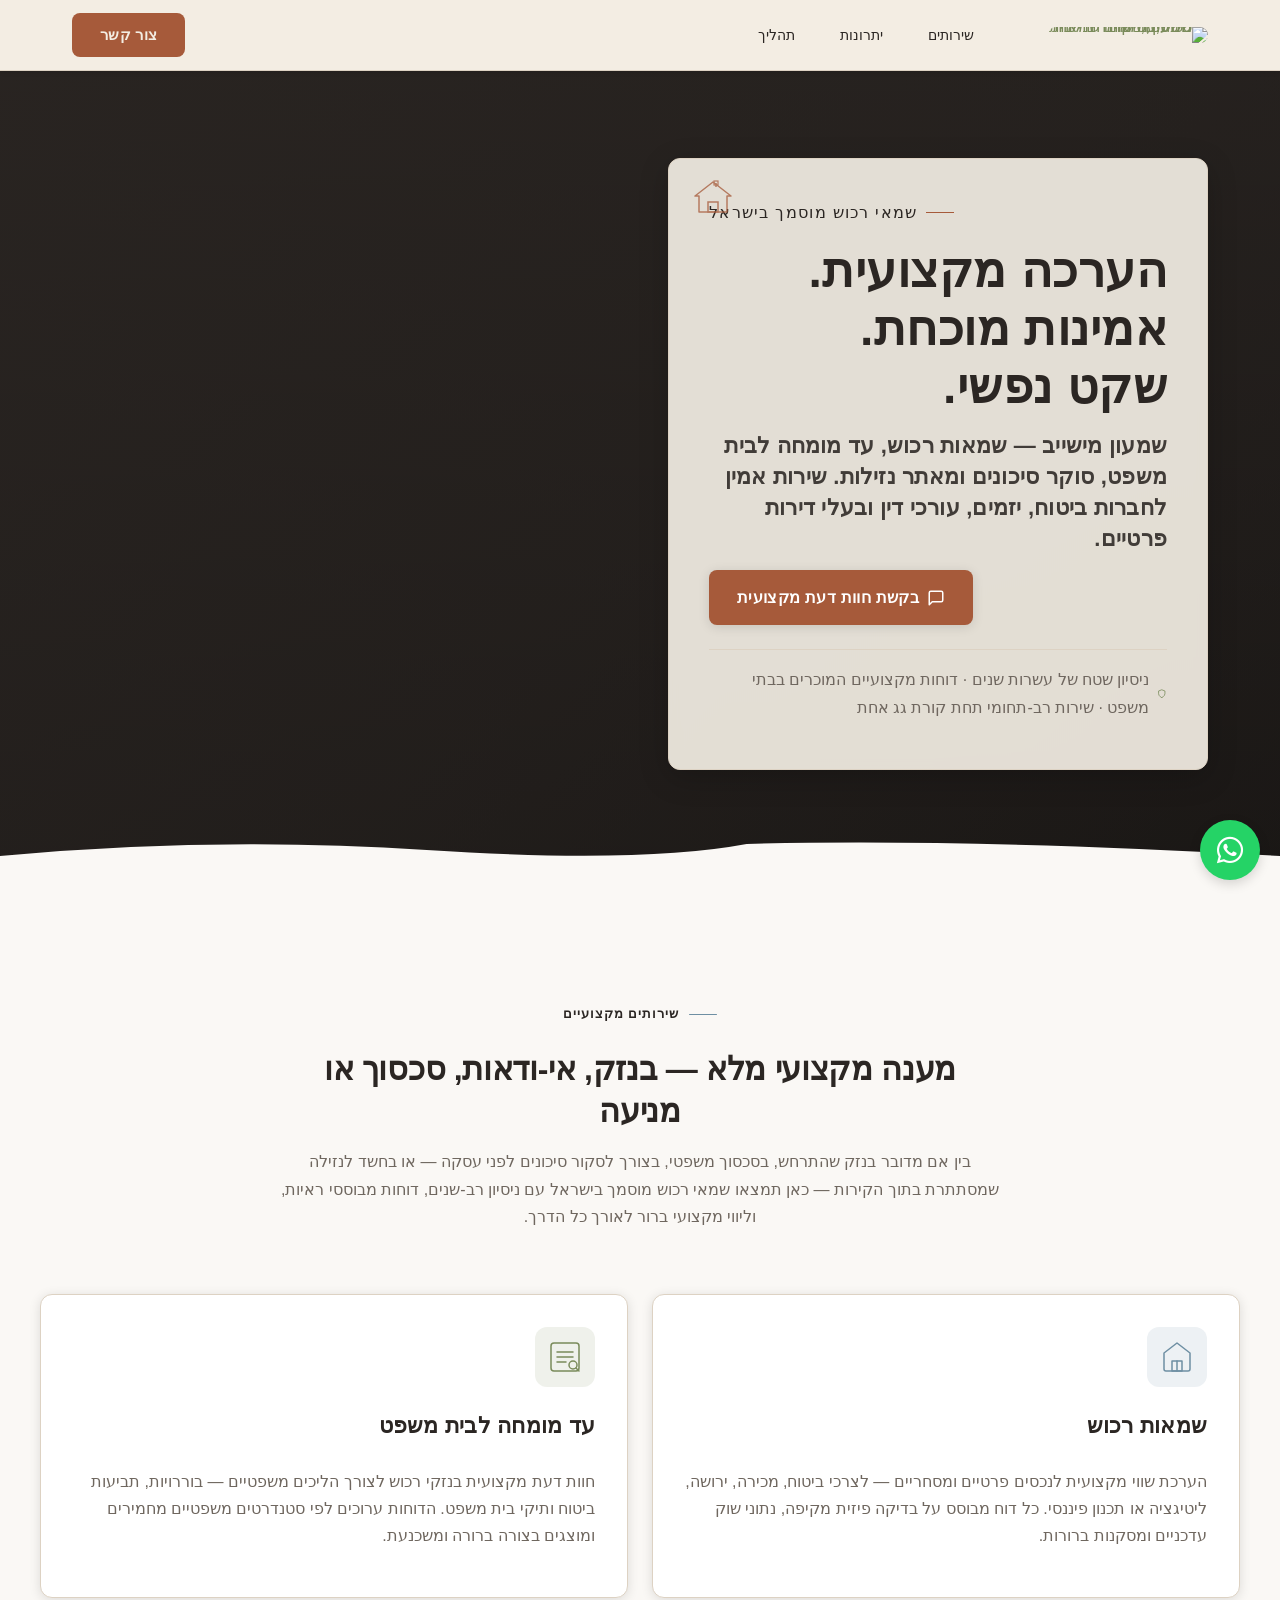
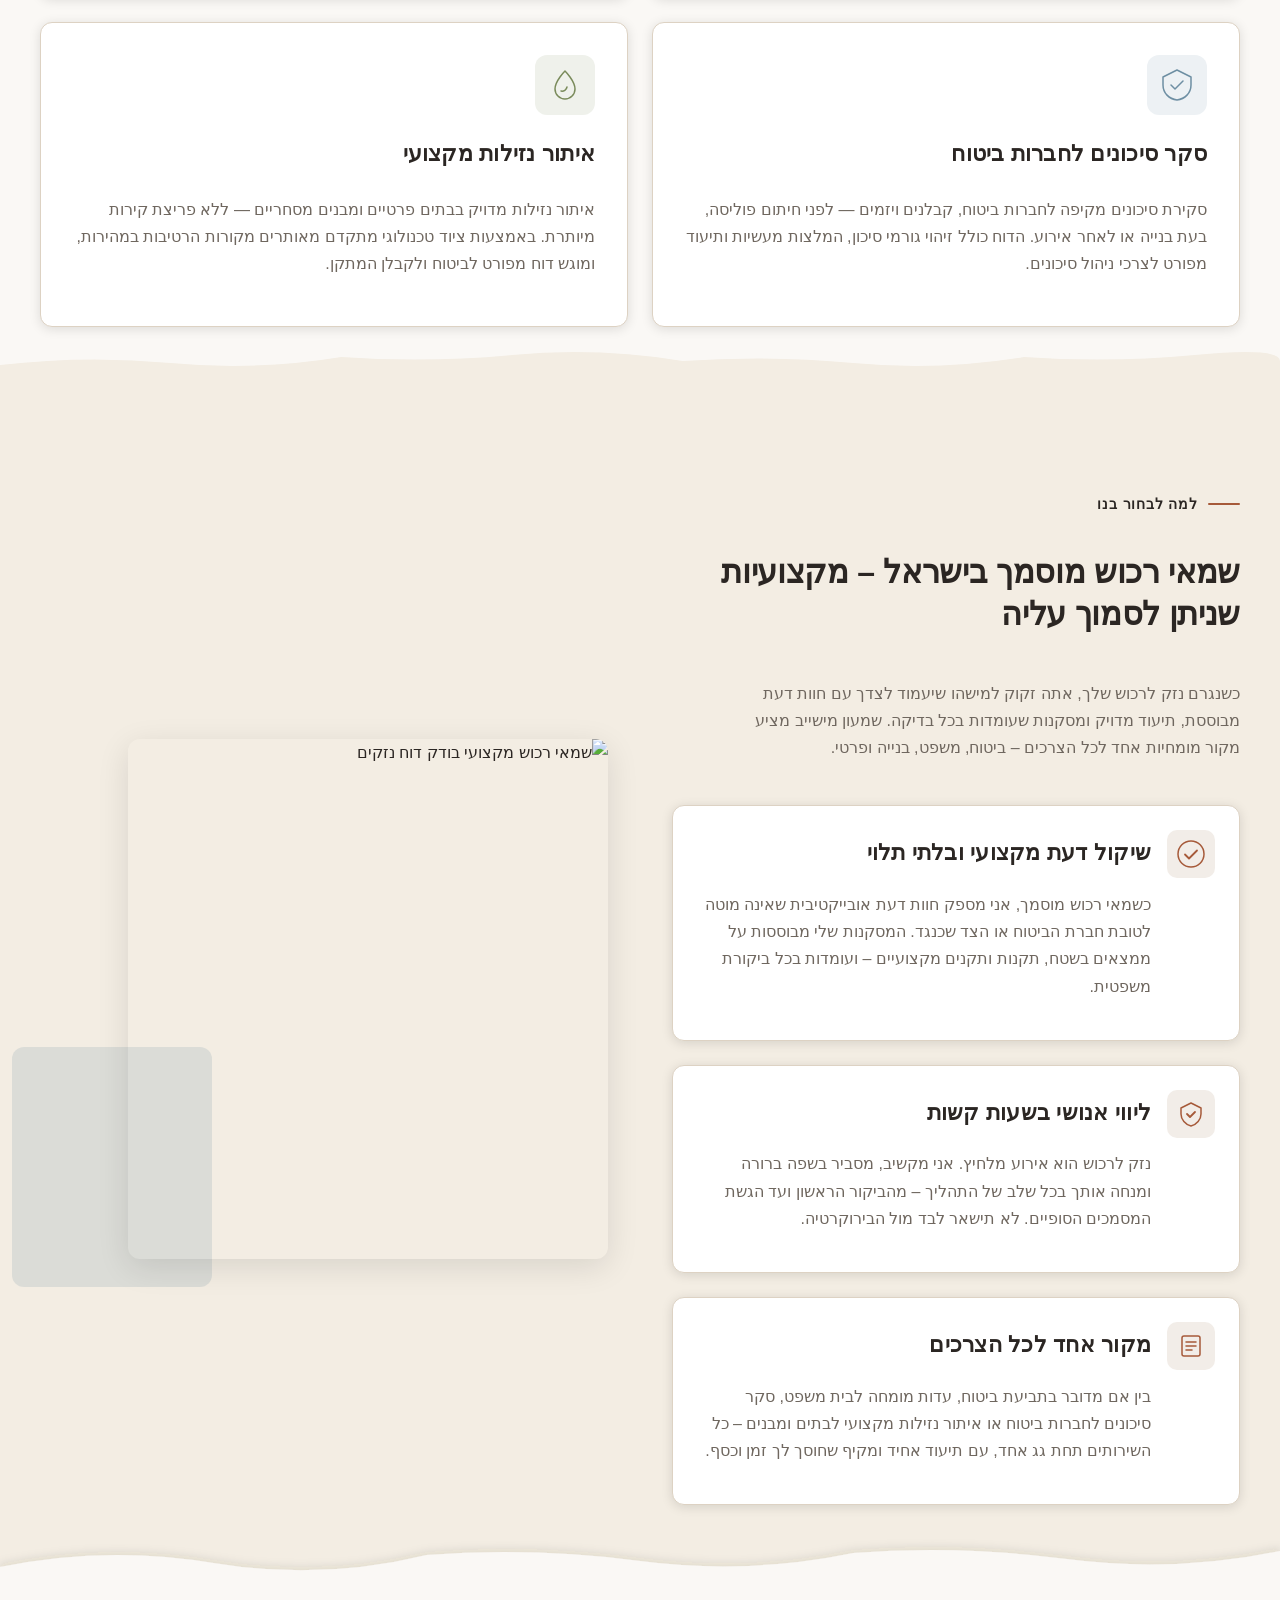
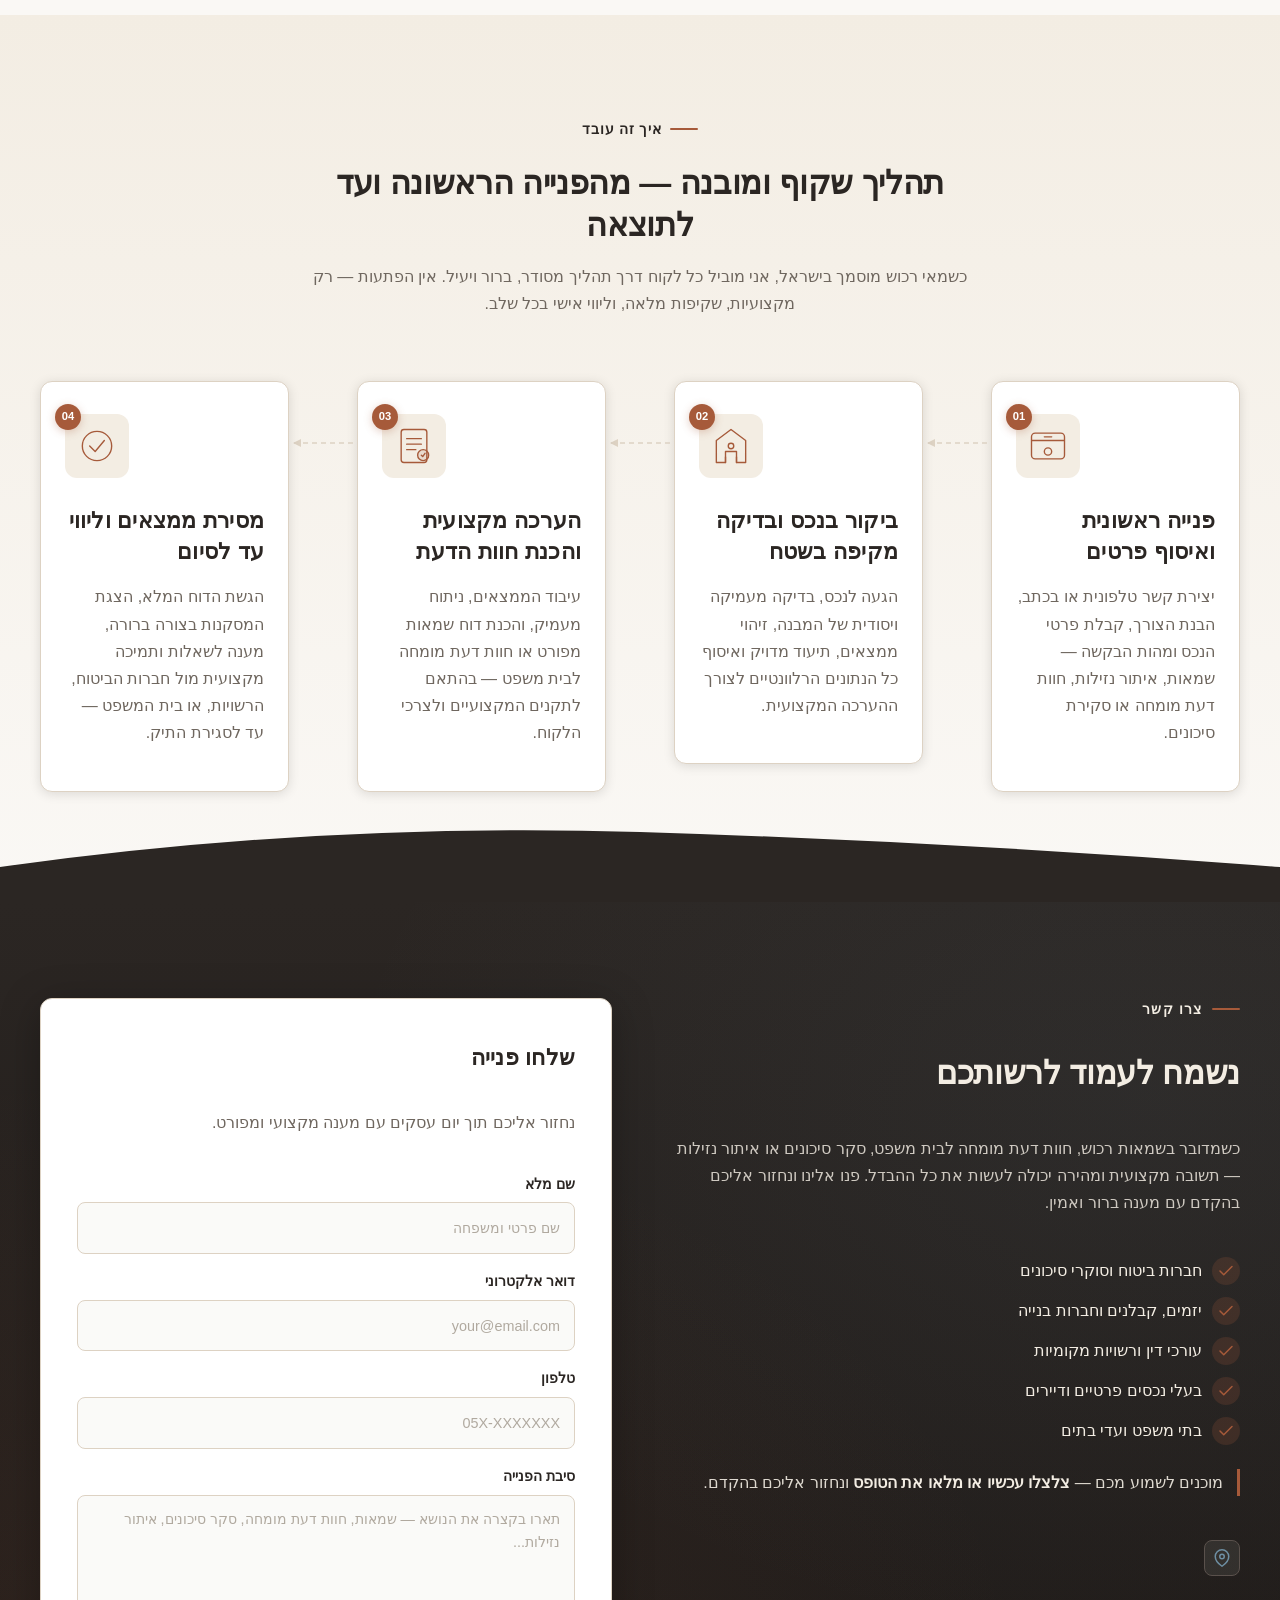
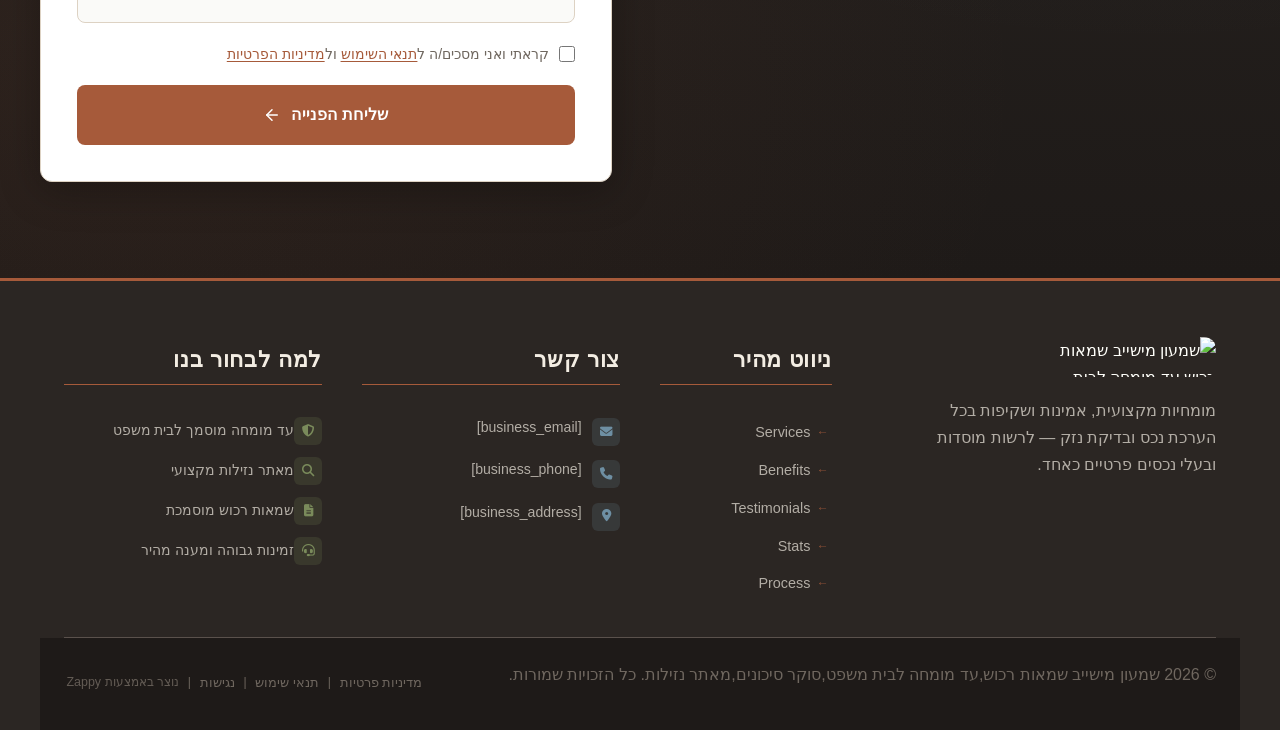
==== commit 66b05263: "Background sync: Progressive GitHub Sync" ====
--- a/public/index.html
+++ b/public/index.html
@@ -1 +1 @@
-<!doctype html><html dir="rtl" lang="he"><head><meta charset="UTF-8"><meta content="width=device-width,initial-scale=1" name="viewport"><meta content="index, follow" name="robots"><title>שמאי רכוש מוסמך בישראל — שמעון מישייב שמאות רכוש,עד מומחה לב</title><meta content="אני מעוניין להקים אתר עם דף נחיתה בבקשה" name="description"><meta content="שמאי רכוש מוסמך בישראל, עד מומחה לבית משפט נזקי רכוש, מאתר נזילות מקצועי לבתים ומבנים, סוקר סיכונים לחברות ביטוח" name="keywords"><link href="/assets/favicon.ico" rel="icon" type="image/x-icon"><link href="/assets/favicon-16x16.png" rel="icon" type="image/png" sizes="16x16"><link href="/assets/favicon-32x32.png" rel="icon" type="image/png" sizes="32x32"><link href="/assets/favicon-48x48.png" rel="icon" type="image/png" sizes="48x48"><link href="/assets/favicon-192x192.png" rel="icon" type="image/png" sizes="192x192"><link href="/assets/favicon-512x512.png" rel="icon" type="image/png" sizes="512x512"><link href="/assets/apple-touch-icon.png" rel="apple-touch-icon"><script>!function(){"use strict";var t="92c735e1-b9e3-4524-90cc-de8fb5a4987f",e="https://api.zappy5.com/api/analytics/track",a=18e5,n=2592e6,o=!0,i=!0,r=!0;var s=function(){var e="zappy_visitor_"+t,a=null;try{if(a=localStorage.getItem(e)){var o=JSON.parse(a),i=Date.now();if(i-o.created<n)return o.lastSeen=i,localStorage.setItem(e,JSON.stringify(o)),o.id}}catch(t){console.warn("Zappy Analytics: LocalStorage not available")}var r="zv_"+Date.now()+"_"+Math.random().toString(36).substr(2,9);try{localStorage.setItem(e,JSON.stringify({id:r,created:Date.now(),lastSeen:Date.now()}))}catch(t){}return r}(),c=function(){var e="zappy_session_"+t,n=null;try{if(n=sessionStorage.getItem(e)){var o=JSON.parse(n),i=Date.now();if(i-o.timestamp<a)return o.timestamp=i,sessionStorage.setItem(e,JSON.stringify(o)),o.id}}catch(t){console.warn("Zappy Analytics: SessionStorage not available")}var r="zs_"+Date.now()+"_"+Math.random().toString(36).substr(2,9);try{sessionStorage.setItem(e,JSON.stringify({id:r,timestamp:Date.now()}))}catch(t){}return r}();function l(a,n){n=n||{};var o={website_id:t,event_type:a,page_path:window.location.pathname,referrer:document.referrer||"direct",visitor_id:s,session_id:c,metadata:n};if(navigator.sendBeacon){var i=new Blob([JSON.stringify(o)],{type:"application/json"});navigator.sendBeacon(e,i)}else fetch(e,{method:"POST",headers:{"Content-Type":"application/json"},body:JSON.stringify(o),keepalive:!0}).catch(function(t){console.warn("Zappy Analytics: Failed to track event",t)})}o&&l("pageview",{title:document.title,url:window.location.href}),i&&document.addEventListener("click",function(t){var e=t.target;if("BUTTON"===e.tagName||e.closest("button")){var a="BUTTON"===e.tagName?e:e.closest("button");l("click",{element:"button",text:a.textContent.trim().substring(0,100),id:a.id||null,class:a.className||null})}else if("A"===e.tagName||e.closest("a")){var n="A"===e.tagName?e:e.closest("a");l("navigation",{element:"link",text:n.textContent.trim().substring(0,100),href:n.href,external:n.hostname!==window.location.hostname})}},!0),r&&document.addEventListener("submit",function(t){var e=t.target;l("form_submit",{form_id:e.id||null,form_name:e.name||null,form_action:e.action||null,form_method:e.method||"GET"})},!0);var d=Date.now();window.addEventListener("beforeunload",function(){l("page_unload",{time_on_page:Math.floor((Date.now()-d)/1e3),page_path:window.location.pathname})}),window.zappyAnalytics={track:l,getVisitorId:function(){return s},getSessionId:function(){return c}}}()</script><meta content="שמאי רכוש מוסמך בישראל — שמעון מישייב שמאות רכוש,עד מומחה לב" property="og:title"><meta content="אני מעוניין להקים אתר עם דף נחיתה בבקשה" property="og:description"><meta content="summary_large_image" name="twitter:card"><meta content="שמאי רכוש מוסמך בישראל — שמעון מישייב שמאות רכוש,עד מומחה לב" name="twitter:title"><meta content="אני מעוניין להקים אתר עם דף נחיתה בבקשה" name="twitter:description"><meta content="website" property="og:type"><meta content="he_IL" property="og:locale"><link href="https://cdnjs.cloudflare.com/ajax/libs/font-awesome/6.4.0/css/all.min.css" rel="stylesheet"><style>.skip-link{position:absolute;top:0;left:0;transform:translateY(-200%);padding:12px 18px;background:var(--bg-dark,#1a1a1a);color:var(--text-light,#fff);font-weight:600;border-radius:0 0 8px 0;z-index:10000}.skip-link:focus{transform:none;outline:2px solid var(--ring,#fff);outline-offset:2px}:focus-visible{outline:2px solid var(--ring,currentColor);outline-offset:3px}</style><link href="/assets/favicon.ico" rel="icon" type="image/x-icon"><link href="/assets/favicon-16x16.png" rel="icon" type="image/png" sizes="16x16"><link href="/assets/favicon-32x32.png" rel="icon" type="image/png" sizes="32x32"><link href="/assets/favicon-48x48.png" rel="icon" type="image/png" sizes="48x48"><link href="/assets/favicon-192x192.png" rel="icon" type="image/png" sizes="192x192"><link href="/assets/favicon-512x512.png" rel="icon" type="image/png" sizes="512x512"><link href="/assets/apple-touch-icon.png" rel="apple-touch-icon"><link href="https://cdn.jsdelivr.net/npm/vanilla-cookieconsent@3/dist/cookieconsent.css" rel="stylesheet"><script src="https://cdn.jsdelivr.net/npm/vanilla-cookieconsent@3/dist/cookieconsent.umd.js"></script><script src="https://cdn.jsdelivr.net/gh/mickidum/acc_toolbar/acctoolbar/acctoolbar.min.js"></script><link href="/styles.css" rel="stylesheet"><script>window.ZAPPY_WEBSITE_ID="92c735e1-b9e3-4524-90cc-de8fb5a4987f",window.ZAPPY_API_BASE="https://api.zappy5.com"</script><style id="zappy-dropdown-submenu-styles">#navMenu li:has(.sub-menu),.nav-menu li:has(.sub-menu),.navbar li:has(.sub-menu),nav li:has(.sub-menu){position:relative}#navMenu .sub-menu,.nav-menu .sub-menu,.navbar .sub-menu,nav .sub-menu{display:block!important;position:absolute!important;top:100%;left:0;min-width:220px;background:#fff;border-radius:8px;box-shadow:0 8px 25px rgba(0,0,0,.15);padding:8px 0;opacity:0;visibility:hidden;transform:translateY(10px);transition:all .3s ease;z-index:1000;list-style:none;pointer-events:none}#navMenu li:hover>.sub-menu,.nav-menu li:hover>.sub-menu,.navbar li:hover>.sub-menu,nav li:hover>.sub-menu{opacity:1!important;visibility:visible!important;transform:translateY(0)!important;pointer-events:auto!important}.sub-menu li{list-style:none;margin:0;padding:0}.sub-menu a{display:block!important;padding:10px 16px!important;color:var(--text-dark,#333)!important;font-weight:500;text-decoration:none;white-space:nowrap;transition:background-color .2s}.sub-menu .zappy-nav-child>a{padding-left:28px!important;font-size:.9em!important;opacity:.85!important}[dir=rtl] .sub-menu .zappy-nav-child>a,html[lang=ar] .sub-menu .zappy-nav-child>a,html[lang=he] .sub-menu .zappy-nav-child>a{padding-left:10px!important;padding-right:28px!important}.sub-menu .zappy-nav-parent>a{font-weight:600!important}.sub-menu a:hover{background-color:#f5f5f5}[dir=rtl] .nav-menu .sub-menu,[dir=rtl] .navbar .sub-menu,[dir=rtl] nav .sub-menu,html[lang=ar] .nav-menu .sub-menu,html[lang=ar] .navbar .sub-menu,html[lang=ar] nav .sub-menu,html[lang=he] .nav-menu .sub-menu,html[lang=he] .navbar .sub-menu,html[lang=he] nav .sub-menu{left:auto!important;right:0!important}.sub-menu:empty,.sub-menu:not(:has(li)):not(:has(> a)),.sub-menu:not(:has(li:not(.zappy-hidden-menu-item))):not(:has(> a)){display:none!important;opacity:0!important;visibility:hidden!important;pointer-events:none!important}li:has(.menu-group-title):hover>.sub-menu{opacity:1!important;visibility:visible!important;transform:translateY(0)!important;pointer-events:auto!important}#navMenu>li>.menu-group-title,.nav-menu>li>.menu-group-title{display:inline-block;padding:.5rem 1rem;cursor:default;user-select:none}@media (max-width:768px){#navMenu .sub-menu,.nav-menu .sub-menu,.navbar .sub-menu,nav .sub-menu{position:static!important;transform:none!important;box-shadow:none!important;background:0 0!important;max-height:0;overflow:hidden;opacity:0;visibility:hidden;transition:max-height .3s ease,opacity .3s ease;padding:0!important;border-radius:0!important}#navMenu .sub-menu.mobile-expanded,.nav-menu .sub-menu.mobile-expanded,.navbar .sub-menu.mobile-expanded{max-height:none!important;overflow-y:visible!important;opacity:1!important;visibility:visible!important;padding:8px 0 8px 16px!important}[dir=rtl] .sub-menu.mobile-expanded,html[lang=he] .sub-menu.mobile-expanded{padding:8px 16px 8px 0!important}#navMenu li:hover>.sub-menu,.nav-menu li:hover>.sub-menu,.navbar li:hover>.sub-menu,nav li:hover>.sub-menu{opacity:0;visibility:hidden;pointer-events:none}#navMenu li>.sub-menu.mobile-expanded,.nav-menu li>.sub-menu.mobile-expanded,.navbar li>.sub-menu.mobile-expanded,nav li>.sub-menu.mobile-expanded{opacity:1!important;visibility:visible!important;pointer-events:auto!important}#navMenu li:has(.sub-menu),.nav-menu li:has(.sub-menu),.navbar li:has(.sub-menu),nav li:has(.sub-menu){display:flex!important;flex-wrap:wrap!important;align-items:center!important;position:relative!important;min-height:44px!important}#navMenu li:has(.sub-menu)>a,.nav-menu li:has(.sub-menu)>a,.navbar li:has(.sub-menu)>a,nav li:has(.sub-menu)>a{flex:1!important;min-width:0!important}#navMenu li:has(.sub-menu)>.menu-group-title,.nav-menu li:has(.sub-menu)>.menu-group-title,.navbar li:has(.sub-menu)>.menu-group-title,nav li:has(.sub-menu)>.menu-group-title{flex:1!important;min-width:0!important;padding:0!important;line-height:inherit!important}#navMenu li:has(.sub-menu)>.sub-menu,.nav-menu li:has(.sub-menu)>.sub-menu,.navbar li:has(.sub-menu)>.sub-menu,nav li:has(.sub-menu)>.sub-menu{flex-basis:100%!important;width:100%!important}#navMenu li:has(.sub-menu)>a [class*=arrow],#navMenu li:has(.sub-menu)>a [class*=chevron],.nav-menu li:has(.sub-menu)>a .fa-angle-down,.nav-menu li:has(.sub-menu)>a .fa-chevron-down,.nav-menu li:has(.sub-menu)>a [class*=arrow],.nav-menu li:has(.sub-menu)>a [class*=chevron],nav li:has(.sub-menu)>a [class*=arrow],nav li:has(.sub-menu)>a [class*=chevron]{display:none!important;visibility:hidden!important}.mobile-submenu-toggle{display:flex!important;align-items:center!important;justify-content:center!important;width:44px!important;height:auto!important;background:0 0!important;border:none!important;cursor:pointer!important;color:var(--text-dark)!important;position:static!important;flex-shrink:0!important;align-self:stretch!important;z-index:2!important;padding:0!important;margin:0!important}.mobile-submenu-toggle::after{content:''!important;width:0!important;height:0!important;border-left:6px solid transparent!important;border-right:6px solid transparent!important;border-top:7px solid currentColor!important;transition:transform .3s ease!important}.mobile-submenu-toggle.expanded::after{transform:rotate(180deg)!important}.sub-menu a{padding:10px 0!important;display:block!important;color:var(--text-dark)!important;white-space:normal!important}.sub-menu .zappy-nav-child>a{padding-left:28px!important;font-size:.9em!important;opacity:.85!important}[dir=rtl] .sub-menu .zappy-nav-child>a,html[lang=ar] .sub-menu .zappy-nav-child>a,html[lang=he] .sub-menu .zappy-nav-child>a{padding-left:0!important;padding-right:28px!important}.sub-menu .zappy-nav-parent>a{font-weight:600!important}#navMenu.active,.nav-menu.active{max-width:100vw!important;overflow-x:hidden!important;box-sizing:border-box!important}.navbar .sub-menu li a,.zappy-products-dropdown .sub-menu a,nav.navbar .sub-menu li a{color:var(--text-dark)!important}}@media (min-width:769px){.mobile-submenu-toggle{display:none!important}}</style><style id="zappy-widget-visibility">html[dir=rtl] .whatsapp-float{right:20px!important;left:auto!important}html:not([dir]) .whatsapp-float,html[dir=ltr] .whatsapp-float{left:20px!important;right:auto!important}html[dir=rtl] #mic-access-tool-general-button,html[dir=rtl] #mic-init-access-tool #mic-access-tool-general-button,html[dir=rtl] #mic-init-access-tool .mic-access-tool-general-button,html[dir=rtl] ._access-icon,html[dir=rtl] .mic-access-tool-general-button{left:20px!important;right:auto!important}html:not([dir]) #mic-access-tool-general-button,html:not([dir]) #mic-init-access-tool #mic-access-tool-general-button,html:not([dir]) #mic-init-access-tool .mic-access-tool-general-button,html:not([dir]) ._access-icon,html:not([dir]) .mic-access-tool-general-button,html[dir=ltr] #mic-access-tool-general-button,html[dir=ltr] #mic-init-access-tool #mic-access-tool-general-button,html[dir=ltr] #mic-init-access-tool .mic-access-tool-general-button,html[dir=ltr] ._access-icon,html[dir=ltr] .mic-access-tool-general-button{right:20px!important;left:auto!important}@media (max-width:768px){.whatsapp-float{display:flex!important}}@media (min-width:769px){.whatsapp-float{display:flex!important}}@media (max-width:768px){#mic-access-tool-general-button,#mic-init-access-tool #mic-access-tool-general-button,#mic-init-access-tool .mic-access-tool-general-button,._access-icon,.mic-access-tool-general-button{display:flex!important;visibility:visible!important;opacity:1!important;pointer-events:auto!important}#mic-access-tool-box.opened-mic-access-tool,#mic-init-access-tool #mic-access-tool-box.opened-mic-access-tool,.mic-access-tool-box.opened-mic-access-tool{visibility:visible!important;opacity:1!important;pointer-events:auto!important}}@media (min-width:769px){#mic-access-tool-general-button,#mic-init-access-tool #mic-access-tool-general-button,#mic-init-access-tool .mic-access-tool-general-button,._access-icon,.mic-access-tool-general-button{display:flex!important;visibility:visible!important;opacity:1!important;pointer-events:auto!important}#mic-access-tool-box.opened-mic-access-tool,#mic-init-access-tool #mic-access-tool-box.opened-mic-access-tool,.mic-access-tool-box.opened-mic-access-tool{visibility:visible!important;opacity:1!important;pointer-events:auto!important}}</style></head><body><a href="#main" class="skip-link">דלג לתוכן הראשי</a><nav class="navbar" dir="rtl"><button class="mobile-toggle" aria-label="Menu" id="mobileToggle"><svg viewBox="0 0 24 24" fill="none" height="24" width="24" class="hamburger-icon"><path d="M3 12h18M3 6h18M3 18h18" stroke="currentColor" stroke-width="2" stroke-linecap="round"></path></svg> <svg viewBox="0 0 24 24" fill="none" height="24" width="24" style="display:none" class="close-icon"><path d="M18 6L6 18M6 6l12 12" stroke="currentColor" stroke-width="2" stroke-linecap="round"></path></svg></button> <button class="phone-header-btn" aria-label="Call" data-phone="[business_phone]"><svg viewBox="0 0 24 24" fill="currentColor" height="20" width="20"><path d="M22 16.92v3a2 2 0 0 1-2.18 2 19.79 19.79 0 0 1-8.63-3.07 19.5 19.5 0 0 1-6-6 19.79 19.79 0 0 1-3.07-8.67A2 2 0 0 1 4.11 2h3a2 2 0 0 1 2 1.72 12.84 12.84 0 0 0 .7 2.81 2 2 0 0 1-.45 2.11L8.09 9.91a16 16 0 0 0 6 6l1.27-1.27a2 2 0 0 1 2.11-.45 12.84 12.84 0 0 0 2.81.7A2 2 0 0 1 22 16.92z"></path></svg></button><div class="nav-container"><div class="nav-right-group"><div class="nav-brand"><a href="/" class="logo-link"><img alt="שמעון מישייב שמאות רכוש,עד מומחה לבית משפט,סוקר סיכונים,מאתר נזילות" src="/assets/site-----image-1.webp" class="logo"></a></div><ul class="nav-menu" id="navMenu"><li><a href="#services">שירותים</a></li><li><a href="#benefits">יתרונות</a></li><li><a href="#testimonials">המלצות</a></li><li><a href="#stats">נתונים</a></li><li><a href="#process">תהליך</a></li></ul></div><div class="nav-cta-container"><a href="#contact" class="nav-cta-btn">צור קשר</a></div></div></nav><script>window.addEventListener("load",function(){const e=document.querySelector(".navbar, nav, header");if(!e)return void console.log("[Navbar] Navbar element not found");let t=document.getElementById("mobileToggle")||document.querySelector(".mobile-toggle")||document.querySelector(".hamburger")||document.querySelector(".hamburger-menu")||document.querySelector(".menu-toggle")||document.querySelector(".burger-menu")||document.querySelector('[aria-label="Menu"]')||document.querySelector('[aria-label="תפריט"]');const n=document.querySelector(".phone-header-btn"),o=window.getComputedStyle(e);let r=o.backgroundColor;if(console.log("[Navbar] Initial navbar background:",r),"transparent"===r||"rgba(0, 0, 0, 0)"===r||r.startsWith("rgba")&&r.includes(", 0)")){const e=o.backgroundImage;if(e&&"none"!==e)console.log("[Navbar] Navbar has background image/gradient, using dark text"),r="rgb(240, 240, 240)";else{const e=window.getComputedStyle(document.body).backgroundColor;console.log("[Navbar] Navbar transparent, using body background:",e),r=e}}const a=r.match(/\d+/g);if(a&&a.length>=3){const e=(.299*parseInt(a[0])+.587*parseInt(a[1])+.114*parseInt(a[2]))/255;console.log("[Navbar] Mobile button colors preserved from Claude CSS (luminance:",e.toFixed(2)+")");const o=document.createElement("style");o.id="zappy-mobile-nav-fix";document.documentElement.lang;document.documentElement.dir,o.textContent='\n        /* Hide mobile buttons on desktop, show only on mobile */\n        @media (min-width: 769px) {\n          .mobile-toggle,\n          .phone-header-btn {\n            display: none !important;\n          }\n        }\n        \n        /* Show and position mobile buttons correctly on mobile */\n        @media (max-width: 768px) {\n          .navbar,\n          nav.navbar {\n            min-height: 70px !important;\n          }\n\n          .mobile-toggle,\n          .phone-header-btn {\n            position: absolute !important;\n            top: 0 !important;\n            bottom: 0 !important;\n            margin-top: auto !important;\n            margin-bottom: auto !important;\n            transform: none !important;\n            z-index: 1001 !important;\n            display: flex !important;\n            align-items: center !important;\n            justify-content: center !important;\n            width: 36px !important;\n            height: 36px !important;\n            border-radius: 50% !important;\n            border: none !important;\n            cursor: pointer !important;\n            padding: 6px !important;\n            background: none !important;\n            color: var(--nav-text, var(--text-dark)) !important;\n            touch-action: manipulation !important;\n            -webkit-tap-highlight-color: transparent !important;\n          }\n\n          html[data-zappy-site-type="ecommerce"] .phone-header-btn,\n          body[data-zappy-site-type="ecommerce"] .phone-header-btn,\n          html[data-zappy-site-type="ecommerce"] header .phone-header-btn,\n          html[data-zappy-site-type="ecommerce"] nav .phone-header-btn {\n            display: none !important;\n            visibility: hidden !important;\n            width: 0 !important;\n            height: 0 !important;\n            min-width: 0 !important;\n            overflow: hidden !important;\n          }\n          \n          /* LTR positioning (default): hamburger LEFT, phone RIGHT */\n          html:not([dir="rtl"]):not([lang="he"]):not([lang="ar"]) .mobile-toggle,\n          html[dir="ltr"] .mobile-toggle {\n            left: 12px !important;\n            right: auto !important;\n          }\n          html:not([dir="rtl"]):not([lang="he"]):not([lang="ar"]) .phone-header-btn,\n          html[dir="ltr"] .phone-header-btn {\n            right: 12px !important;\n            left: auto !important;\n          }\n          \n          /* RTL positioning: hamburger RIGHT, phone LEFT */\n          html[dir="rtl"] .mobile-toggle,\n          html[lang="he"] .mobile-toggle,\n          html[lang="ar"] .mobile-toggle {\n            right: 12px !important;\n            left: auto !important;\n          }\n          html[dir="rtl"] .phone-header-btn,\n          html[lang="he"] .phone-header-btn,\n          html[lang="ar"] .phone-header-btn {\n            left: 12px !important;\n            right: auto !important;\n          }\n          \n          /* CRITICAL: Ensure nav-container has min-height on mobile */\n          /* All children are positioned absolutely/fixed on mobile, so height:auto collapses to 0 */\n          .nav-container {\n            min-height: 70px !important;\n            position: relative !important;\n          }\n          \n          /* Ensure SVG icons are properly sized and inherit color */\n          .mobile-toggle svg,\n          .phone-header-btn svg {\n            width: 24px !important;\n            height: 24px !important;\n            /* Don\'t force display - let JavaScript control hamburger/close toggle */\n          }\n          \n          /* Reset nav-cta-container on mobile - remove desktop box-shadow/padding */\n          /* that creates a visible ghost box when CTA button is hidden */\n          .nav-cta-container {\n            box-shadow: none !important;\n            padding: 0 !important;\n          }\n          \n          /* Hide nav-cta-container entirely on mobile when there\'s no lang-switcher */\n          /* (only the CTA button is inside, and it\'s hidden on mobile) */\n          .nav-cta-container:not(:has(.lang-switcher)) {\n            display: none !important;\n          }\n          \n          /* CRITICAL: Prevent hero image fade gradient from bleeding over headline text */\n          /* The .image-fade-gradient has bottom: -30px (extends below parent) */\n          /* On mobile stacked layout, this overlaps the h1 text below the image */\n          .hero-image-column {\n            overflow: hidden !important;\n          }\n          .image-fade-gradient {\n            bottom: 0 !important;\n          }\n          \n          /* Hide desktop language switcher on mobile - hamburger menu handles it */\n          /* High specificity to override stored CSS */\n          .lang-switcher,\n          .nav-cta-container .lang-switcher,\n          .nav-container .lang-switcher,\n          .navbar .lang-switcher,\n          .navbar .nav-cta-container .lang-switcher {\n            display: none !important;\n          }\n        }\n      ';const r=document.getElementById("zappy-mobile-nav-fix");r&&r.remove(),document.head.appendChild(o),console.log("[Navbar] Critical CSS injected for mobile nav positioning");const i=window.innerWidth<=768;if(t){const e=t.querySelector(".hamburger-icon"),n=t.querySelector(".close-icon");e&&(e.style.setProperty("width","24px","important"),e.style.setProperty("height","24px","important"),e.style.setProperty("display","block","important")),n&&(n.style.setProperty("width","24px","important"),n.style.setProperty("height","24px","important"),n.style.setProperty("display","none","important")),i?(t.style.setProperty("position","absolute","important"),t.style.setProperty("top","0","important"),t.style.setProperty("bottom","0","important"),t.style.setProperty("margin-top","auto","important"),t.style.setProperty("margin-bottom","auto","important"),t.style.setProperty("transform","none","important"),t.style.setProperty("z-index","1001","important"),t.style.removeProperty("left"),t.style.removeProperty("right"),console.log("[Navbar] Mobile toggle positioning applied (mobile viewport)")):(t.style.removeProperty("position"),t.style.removeProperty("top"),t.style.removeProperty("transform"),t.style.removeProperty("z-index"),t.style.removeProperty("left"),t.style.removeProperty("right"),console.log("[Navbar] Desktop viewport - cleared mobile toggle inline positioning"))}if(n){const e=n.querySelector("svg");e&&(e.style.width="24px",e.style.height="24px",e.setAttribute("width","24"),e.setAttribute("height","24")),i?(n.style.setProperty("position","absolute","important"),n.style.setProperty("top","0","important"),n.style.setProperty("bottom","0","important"),n.style.setProperty("margin-top","auto","important"),n.style.setProperty("margin-bottom","auto","important"),n.style.setProperty("transform","none","important"),n.style.setProperty("z-index","1001","important"),n.style.removeProperty("left"),n.style.removeProperty("right"),console.log("[Navbar] Phone button positioning applied (mobile viewport)")):(n.style.removeProperty("position"),n.style.removeProperty("top"),n.style.removeProperty("transform"),n.style.removeProperty("z-index"),n.style.removeProperty("left"),n.style.removeProperty("right"),console.log("[Navbar] Desktop viewport - cleared phone button inline positioning"))}}else console.log("[Navbar] Could not parse background color:",r);t=document.getElementById("mobileToggle")||document.querySelector(".mobile-toggle")||document.querySelector(".hamburger")||document.querySelector(".hamburger-menu")||document.querySelector(".menu-toggle")||document.querySelector(".burger-menu")||document.querySelector('[aria-label="Menu"]')||document.querySelector('[aria-label="תפריט"]');const i=document.getElementById("navMenu")||document.querySelector(".nav-menu")||document.querySelector(".nav-links")||document.querySelector("nav ul:not(.submenu)");if(!t||!i)return void console.log("[Navbar] Mobile toggle or menu not found:",{toggle:!!t,menu:!!i});i.id||(i.id="navMenu"),console.log("[Navbar] Initializing mobile menu...");const l=t.cloneNode(!0);t.parentNode.replaceChild(l,t);var s=0;function p(e){var t=Date.now();t-s<300||(s=t,function(e){e.preventDefault(),e.stopPropagation();const t=l.querySelector(".hamburger-icon"),n=l.querySelector(".close-icon");i.classList.contains("active")?(i.classList.remove("active"),t&&t.style.setProperty("display","block","important"),n&&n.style.setProperty("display","none","important"),document.body.style.overflow="",console.log("[Navbar] Menu closed")):(i.classList.add("active"),t&&t.style.setProperty("display","none","important"),n&&n.style.setProperty("display","block","important"),document.body.style.overflow="hidden",console.log("[Navbar] Menu opened"))}(e))}l.addEventListener("click",p),l.addEventListener("touchend",p),i.querySelectorAll("a").forEach(function(e){e.addEventListener("click",function(){if("#"===this.getAttribute("href"))return;const e=l.querySelector(".hamburger-icon"),t=l.querySelector(".close-icon");i.classList.remove("active"),e&&e.style.setProperty("display","block","important"),t&&t.style.setProperty("display","none","important"),document.body.style.overflow="",console.log("[Navbar] Menu closed (link clicked)")})});var m=i.querySelectorAll(".dropdown-toggle");m.forEach(function(e){e.addEventListener("click",function(e){e.preventDefault(),e.stopPropagation();var t=this.closest(".nav-dropdown");t&&(t.parentNode.querySelectorAll(".nav-dropdown.open").forEach(function(e){e!==t&&e.classList.remove("open")}),t.classList.toggle("open"),console.log("[Navbar] Dropdown toggled:",t.classList.contains("open")?"open":"closed"))})}),document.addEventListener("click",function(e){e.target.closest(".nav-dropdown")||document.querySelectorAll(".nav-dropdown.open").forEach(function(e){e.classList.remove("open")})}),console.log("[Navbar] Dropdown handlers initialized for "+m.length+" dropdowns"),n&&n.addEventListener("click",function(){const e=document.querySelectorAll('a[href^="tel:"]'),t=e.length>0?e[0].getAttribute("href").replace("tel:",""):"[business_phone]";window.location.href="tel:"+t,console.log("[Navbar] Phone button clicked")}),console.log("[Navbar] Mobile menu initialized successfully")})</script><main id="main"><section class="index-hero-section" data-band-index="0" data-layout-spec="בית-hero" dir="rtl" id="hero" data-hero-type="fullscreen-scrim"><div class="index-hero-bg" aria-hidden="true"><img alt="שמאי רכוש מקצועי בודק נזקי רטיבות בדירה" src="/assets/site-index-hero-image-1.webp" data-context="A calm, professional property inspection scene in warm natural light. A middle-aged Israeli male surveyor in smart casual attire carefully examines moisture damage on an interior wall of a residential apartment. He holds a professional moisture meter device, with a clipboard nearby. The room has warm beige plaster walls, soft afternoon light coming through a window. The atmosphere is trustworthy and understated — not glossy or corporate. Realistic photography style, shallow depth of field, earthy tones." data-placeholder="index-hero-image-1" height="700" loading="eager" width="1200" data-hero-bg="true" fetchpriority="high"></div><div class="index-hero-scrim" aria-hidden="true"></div><div class="index-hero-container"><article class="index-hero-card"><svg viewBox="0 0 40 36" fill="none" height="36" width="40" xmlns="http://www.w3.org/2000/svg" aria-hidden="true" class="index-hero-motif" data-no-icon-edit="true"><path d="M20 3L2 17h4v16h28V17h4L20 3z" stroke="var(--primary)" stroke-width="1.5" stroke-linejoin="round" fill="none"></path><rect height="10" width="10" x="15" y="23" stroke="var(--primary)" stroke-width="1.5" fill="none"></rect><line x1="23" x2="23" y1="4" y2="8" stroke="var(--primary)" stroke-width="1.5"></line><rect height="4" width="4" x="21" y="2" stroke="var(--primary)" stroke-width="1.2" fill="none"></rect></svg><p class="index-hero-eyebrow">שמאי רכוש מוסמך בישראל</p><h1 class="index-hero-h1">הערכה מקצועית. אמינות מוכחת.<br>שקט נפשי.</h1><h3 class="index-hero-subtitle">שמעון מישייב — שמאות רכוש, עד מומחה לבית משפט, סוקר סיכונים ומאתר נזילות. שירות אמין לחברות ביטוח, יזמים, עורכי דין ובעלי דירות פרטיים.</h3><div class="index-hero-ctas"><a href="#contact" class="index-hero-btn-primary"><svg viewBox="0 0 24 24" fill="none" height="18" width="18" data-element-type="icon" data-icon-type="svg" stroke="currentColor" stroke-linecap="round" stroke-linejoin="round" stroke-width="2" aria-hidden="true"><path d="M21 15a2 2 0 0 1-2 2H7l-4 4V5a2 2 0 0 1 2-2h14a2 2 0 0 1 2 2z"></path></svg> בקשת חוות דעת מקצועית</a></div><p class="index-hero-trust"><svg viewBox="0 0 24 24" fill="none" height="15" width="15" data-element-type="icon" data-icon-type="svg" stroke="var(--accent)" stroke-linecap="round" stroke-linejoin="round" stroke-width="2" aria-hidden="true"><path d="M12 22s8-4 8-10V5l-8-3-8 3v7c0 6 8 10 8 10z"></path></svg> ניסיון שטח של עשרות שנים · דוחות מקצועיים המוכרים בבתי משפט · שירות רב-תחומי תחת קורת גג אחת</p></article></div><div class="index-hero-divider-wrapper"><svg viewBox="0 0 1200 72" xmlns="http://www.w3.org/2000/svg" aria-hidden="true" data-no-icon-edit="true" preserveAspectRatio="none"><path d="M0,72 L0,28 Q200,8 400,22 T700,16 Q900,10 1200,28 L1200,72 Z" fill="#FAF8F5"></path></svg></div></section><section class="index-services-section" data-band-index="1" data-layout-spec="בית-services" dir="rtl" id="services"><div class="index-services-container"><div class="index-services-intro"><span class="index-services-label"><span class="index-services-label-dash" aria-hidden="true"></span> שירותים מקצועיים</span><h2 class="index-services-heading">מענה מקצועי מלא — בנזק, אי-ודאות, סכסוך או מניעה</h2><p class="index-services-subtext">בין אם מדובר בנזק שהתרחש, בסכסוך משפטי, בצורך לסקור סיכונים לפני עסקה — או בחשד לנזילה שמסתתרת בתוך הקירות — כאן תמצאו שמאי רכוש מוסמך בישראל עם ניסיון רב-שנים, דוחות מבוססי ראיות, וליווי מקצועי ברור לאורך כל הדרך.</p></div><div class="index-services-grid"><article class="index-services-card"><div class="index-services-icon-wrap index-services-icon-blue"><svg viewBox="0 0 36 36" fill="none" height="36" width="36" data-element-type="icon" data-icon-type="svg" stroke="currentColor" stroke-linecap="round" stroke-linejoin="round" stroke-width="1.5" aria-hidden="true" xmlns="http://www.w3.org/2000/svg"><path d="M5 14L18 4l13 10v16a2 2 0 01-2 2H7a2 2 0 01-2-2V14z"></path><rect height="10" width="10" x="13" y="22"></rect><line x1="18" x2="18" y1="22" y2="32"></line></svg></div><div class="index-services-card-content"><h3>שמאות רכוש</h3><p>הערכת שווי מקצועית לנכסים פרטיים ומסחריים — לצרכי ביטוח, מכירה, ירושה, ליטיגציה או תכנון פיננסי. כל דוח מבוסס על בדיקה פיזית מקיפה, נתוני שוק עדכניים ומסקנות ברורות.</p></div></article><article class="index-services-card"><div class="index-services-icon-wrap index-services-icon-olive"><svg viewBox="0 0 36 36" fill="none" height="36" width="36" data-element-type="icon" data-icon-type="svg" stroke="currentColor" stroke-linecap="round" stroke-linejoin="round" stroke-width="1.5" aria-hidden="true" xmlns="http://www.w3.org/2000/svg"><rect height="28" width="28" x="4" y="4" rx="3"></rect><line x1="10" x2="26" y1="13" y2="13"></line><line x1="10" x2="26" y1="18" y2="18"></line><line x1="10" x2="19" y1="23" y2="23"></line><circle cx="26" cy="26" r="4" fill="none"></circle><line x1="29" x2="32" y1="29" y2="32"></line></svg></div><div class="index-services-card-content"><h3>עד מומחה לבית משפט</h3><p>חוות דעת מקצועית בנזקי רכוש לצורך הליכים משפטיים — בוררויות, תביעות ביטוח ותיקי בית משפט. הדוחות ערוכים לפי סטנדרטים משפטיים מחמירים ומוצגים בצורה ברורה ומשכנעת.</p></div></article><article class="index-services-card"><div class="index-services-icon-wrap index-services-icon-blue"><svg viewBox="0 0 36 36" fill="none" height="36" width="36" data-element-type="icon" data-icon-type="svg" stroke="currentColor" stroke-linecap="round" stroke-linejoin="round" stroke-width="1.5" aria-hidden="true" xmlns="http://www.w3.org/2000/svg"><path d="M18 3L4 10v8c0 8 6 14 14 15 8-1 14-7 14-15v-8L18 3z"></path><polyline points="12,18 16,22 24,14"></polyline></svg></div><div class="index-services-card-content"><h3>סקר סיכונים לחברות ביטוח</h3><p>סקירת סיכונים מקיפה לחברות ביטוח, קבלנים ויזמים — לפני חיתום פוליסה, בעת בנייה או לאחר אירוע. הדוח כולל זיהוי גורמי סיכון, המלצות מעשיות ותיעוד מפורט לצרכי ניהול סיכונים.</p></div></article><article class="index-services-card"><div class="index-services-icon-wrap index-services-icon-olive"><svg viewBox="0 0 36 36" fill="none" height="36" width="36" data-element-type="icon" data-icon-type="svg" stroke="currentColor" stroke-linecap="round" stroke-linejoin="round" stroke-width="1.5" aria-hidden="true" xmlns="http://www.w3.org/2000/svg"><path d="M18 4C18 4 8 14 8 22a10 10 0 0020 0C28 14 18 4 18 4z"></path><path d="M14 24a5 5 0 006-4"></path></svg></div><div class="index-services-card-content"><h3>איתור נזילות מקצועי</h3><p>איתור נזילות מדויק בבתים פרטיים ומבנים מסחריים — ללא פריצת קירות מיותרת. באמצעות ציוד טכנולוגי מתקדם מאותרים מקורות הרטיבות במהירות, ומוגש דוח מפורט לביטוח ולקבלן המתקן.</p></div></article></div></div><div class="index-services-divider-wrapper"><svg viewBox="0 0 1200 70" xmlns="http://www.w3.org/2000/svg" aria-hidden="true" data-no-icon-edit="true" preserveAspectRatio="none"><path d="M0,70 L0,38 Q80,28 160,36 T320,30 Q400,36 480,28 T640,34 Q720,28 800,36 T960,30 Q1040,36 1120,28 T1200,34 L1200,70 Z" fill="#F3EDE3"></path></svg></div></section><section class="index-benefits-section" data-band-index="2" data-layout-spec="בית-benefits" dir="rtl" id="benefits"><div class="index-benefits-container"><div class="index-benefits-layout"><div class="index-benefits-content"><div class="index-benefits-label"><span class="index-benefits-label-dash" aria-hidden="true"></span> <span class="index-benefits-label-text">למה לבחור בנו</span></div><h2 class="index-benefits-heading">שמאי רכוש מוסמך בישראל – מקצועיות שניתן לסמוך עליה</h2><p class="index-benefits-intro">כשנגרם נזק לרכוש שלך, אתה זקוק למישהו שיעמוד לצדך עם חוות דעת מבוססת, תיעוד מדויק ומסקנות שעומדות בכל בדיקה. שמעון מישייב מציע מקור מומחיות אחד לכל הצרכים – ביטוח, משפט, בנייה ופרטי.</p><div class="index-benefits-list"><article class="index-benefit-item"><div class="index-benefit-icon-wrap" aria-hidden="true"><svg viewBox="0 0 28 28" fill="none" height="28" width="28" data-element-type="icon" data-icon-type="svg" xmlns="http://www.w3.org/2000/svg"><circle cx="14" cy="14" r="13" stroke="currentColor" stroke-width="1.5"></circle><path d="M8 14.5l4 4 8-8" stroke="currentColor" stroke-width="1.8" stroke-linecap="round" stroke-linejoin="round"></path></svg></div><div class="index-benefit-text"><h3>שיקול דעת מקצועי ובלתי תלוי</h3><p>כשמאי רכוש מוסמך, אני מספק חוות דעת אובייקטיבית שאינה מוטה לטובת חברת הביטוח או הצד שכנגד. המסקנות שלי מבוססות על ממצאים בשטח, תקנות ותקנים מקצועיים – ועומדות בכל ביקורת משפטית.</p></div></article><article class="index-benefit-item"><div class="index-benefit-icon-wrap" aria-hidden="true"><svg viewBox="0 0 28 28" fill="none" height="28" width="28" data-element-type="icon" data-icon-type="svg" xmlns="http://www.w3.org/2000/svg"><path d="M14 3L4 8v6c0 5.5 4.3 10.7 10 12 5.7-1.3 10-6.5 10-12V8L14 3z" stroke="currentColor" stroke-width="1.5" stroke-linejoin="round"></path><path d="M10 14l3 3 5-5" stroke="currentColor" stroke-width="1.8" stroke-linecap="round" stroke-linejoin="round"></path></svg></div><div class="index-benefit-text"><h3>ליווי אנושי בשעות קשות</h3><p>נזק לרכוש הוא אירוע מלחיץ. אני מקשיב, מסביר בשפה ברורה ומנחה אותך בכל שלב של התהליך – מהביקור הראשון ועד הגשת המסמכים הסופיים. לא תישאר לבד מול הבירוקרטיה.</p></div></article><article class="index-benefit-item"><div class="index-benefit-icon-wrap" aria-hidden="true"><svg viewBox="0 0 28 28" fill="none" height="28" width="28" data-element-type="icon" data-icon-type="svg" xmlns="http://www.w3.org/2000/svg"><rect height="20" width="18" x="5" y="4" stroke="currentColor" stroke-width="1.5" rx="2"></rect><path d="M9 10h10M9 14h10M9 18h6" stroke="currentColor" stroke-width="1.5" stroke-linecap="round"></path></svg></div><div class="index-benefit-text"><h3>מקור אחד לכל הצרכים</h3><p>בין אם מדובר בתביעת ביטוח, עדות מומחה לבית משפט, סקר סיכונים לחברות ביטוח או איתור נזילות מקצועי לבתים ומבנים – כל השירותים תחת גג אחד, עם תיעוד אחיד ומקיף שחוסך לך זמן וכסף.</p></div></article></div></div><div class="index-benefits-imagery"><div class="index-benefits-image-main"><img alt="שמאי רכוש מקצועי בודק דוח נזקים" src="/assets/site-index-benefits-image-1.webp" data-context="A professional male property appraiser in his 50s wearing smart casual attire, sitting at a desk reviewing a detailed property damage report with photographs and documents spread out. He looks calm, focused and trustworthy. Warm office lighting, neutral background, realistic and human atmosphere. No dramatic lighting, just professional and approachable." data-placeholder="index-benefits-image-1" height="680" loading="lazy" width="560" decoding="async"></div><div class="index-benefits-image-backplate" aria-hidden="true"></div></div></div></div><div class="index-benefits-divider-wrapper"><svg viewBox="0 0 1440 90" xmlns="http://www.w3.org/2000/svg" aria-hidden="true" data-no-icon-edit="true" preserveAspectRatio="none"><filter height="200%" id="benefits-shadow" width="110%" x="-5%" y="-40%"><feDropShadow dx="0" dy="-3" flood-color="rgba(43,38,35,0.10)" stdDeviation="4"></feDropShadow></filter><path d="M0,90 L0,42 Q120,20 240,38 T480,30 Q600,22 720,36 T960,28 Q1080,20 1200,34 T1440,26 L1440,90 Z" fill="#3D3A36" filter="url(#benefits-shadow)"></path></svg></div></section><section class="index-testimonials-section" data-band-index="3" data-layout-spec="בית-testimonials" dir="rtl" id="testimonials"><div class="index-testimonials-container"><div class="index-testimonials-header"><span class="index-testimonials-label"><span class="index-testimonials-label-dash" aria-hidden="true"></span>לקוחות ממליצים</span><h2 class="index-testimonials-title">מה אומרים עלינו</h2><p class="index-testimonials-subtitle">שמאי רכוש מוסמך בישראל — ניסיון רב-שנים, אמינות מוכחת, ליווי אישי בכל שלב</p></div><div class="index-testimonials-grid"><article class="index-testimonials-card"><span class="index-testimonials-quote-mark" aria-hidden="true">“</span><blockquote class="index-testimonials-quote"><p>קיבלנו חוות דעת מפורטת ומנומקת שסייעה לנו לסגור תביעה סבוכה במהירות. הדוח היה ברור, מקצועי ועמד בדרישות בית המשפט ללא כל הסתייגות.</p></blockquote><footer class="index-testimonials-footer"><div class="index-testimonials-author"><span class="index-testimonials-name">מיכל ר.</span> <span class="index-testimonials-role">נציגת חברת ביטוח</span></div><span class="index-testimonials-context-tag">חברת ביטוח</span></footer></article><article class="index-testimonials-card index-testimonials-card--raised"><span class="index-testimonials-quote-mark" aria-hidden="true">“</span><blockquote class="index-testimonials-quote"><p>גיליתי נזילה נסתרת שגרמה לנזק רב בדירתי. שמעון הגיע במהירות, איתר את מקור הנזילה בדיוק מרשים, והסביר לי כל שלב בצורה רגועה ומרגיעה. הרגשתי שאני בידיים טובות.</p></blockquote><footer class="index-testimonials-footer"><div class="index-testimonials-author"><span class="index-testimonials-name">דוד כ.</span> <span class="index-testimonials-role">בעל דירה פרטי</span></div><span class="index-testimonials-context-tag">בעל נכס פרטי</span></footer></article><article class="index-testimonials-card"><span class="index-testimonials-quote-mark" aria-hidden="true">“</span><blockquote class="index-testimonials-quote"><p>שמעון שימש כעד מומחה מטעמנו בתיק נזקי רכוש מורכב. עדותו הייתה ממוקדת, מבוססת ומשכנעת. ממליץ בחום לכל עורך דין שזקוק למומחה אמין.</p></blockquote><footer class="index-testimonials-footer"><div class="index-testimonials-author"><span class="index-testimonials-name">עו"ד יוסי ל.</span> <span class="index-testimonials-role">עורך דין אזרחי</span></div><span class="index-testimonials-context-tag">איש משפט</span></footer></article></div></div><div class="index-testimonials-divider-wrapper" aria-hidden="true"><div class="index-testimonials-dots-row"></div><svg viewBox="0 0 1200 72" xmlns="http://www.w3.org/2000/svg" aria-hidden="true" data-no-icon-edit="true" preserveAspectRatio="none"><defs><linearGradient id="tsGradFade" x1="0" x2="0" y1="0" y2="1"><stop offset="0%" stop-color="#3D3A36" stop-opacity="0"></stop><stop offset="100%" stop-color="#F3EDE3" stop-opacity="1"></stop></linearGradient></defs><path d="M0,72 L0,28 Q150,18 300,26 T600,20 Q750,16 900,24 T1200,18 L1200,72 Z" fill="#FAF8F5"></path><rect height="72" width="1200" x="0" y="0" fill="url(#tsGradFade)"></rect></svg></div></section><section class="index-stats-section" data-band-index="4" data-layout-spec="בית-stats" dir="rtl" id="stats"><div class="index-stats-container"><div class="index-stats-header"><h2 class="index-stats-title">מספרים שמדברים בעד עצמם</h2><p class="index-stats-subtitle">שמאי רכוש מוסמך בישראל עם ניסיון מוכח בשטח — לפרטיים, לחברות ביטוח ולמוסדות משפטיים</p></div><div class="index-stats-grid"><div class="index-stat-block"><span class="index-stat-number">20+</span> <span class="index-stat-label">שנות ניסיון מקצועי</span><p class="index-stat-desc">ניסיון עשיר בשמאות רכוש, הערכות נזק ובדיקות מבנה בכל רחבי הארץ</p></div><div class="index-stat-block"><span class="index-stat-number">1,500+</span> <span class="index-stat-label">תיקים שטופלו</span><p class="index-stat-desc">מגוון רחב של תיקים — מנזקי מים ושריפה ועד סקרי סיכונים מורכבים לחברות ביטוח</p></div><div class="index-stat-block"><span class="index-stat-number">100%</span> <span class="index-stat-label">דוחות מבוססי שטח</span><p class="index-stat-desc">כל חוות דעת נשענת על בדיקה פיזית מקיפה, תיעוד מלא ומסקנות מקצועיות מנומקות</p></div><div class="index-stat-block"><span class="index-stat-number">עד מומחה</span> <span class="index-stat-label">מוסמך לבית משפט</span><p class="index-stat-desc">מוכר ומאושר כעד מומחה לנזקי רכוש בהליכים משפטיים ובוררויות בישראל</p></div></div><div class="index-trust-strip"><span class="index-trust-chip"><i class="fa-solid fa-gavel"></i> עד מומחה לבית משפט</span> <span class="index-trust-chip"><i class="fa-solid fa-shield-halved"></i> עבודה עם חברות ביטוח מובילות</span> <span class="index-trust-chip"><i class="fa-solid fa-droplet-slash"></i> מאתר נזילות מקצועי</span> <span class="index-trust-chip"><i class="fa-solid fa-file-contract"></i> דוחות מקצועיים בכתב</span> <span class="index-trust-chip"><i class="fa-solid fa-building"></i> יזמים וקבלנים</span> <span class="index-trust-chip"><i class="fa-solid fa-magnifying-glass"></i> סוקר סיכונים לחברות ביטוח</span></div></div><div class="index-stats-divider-wrapper"><svg viewBox="0 0 1200 56" xmlns="http://www.w3.org/2000/svg" aria-hidden="true" data-no-icon-edit="true" preserveAspectRatio="none"><path d="M0,56 L0,28 Q80,18 160,26 T320,20 Q400,26 480,18 T640,22 Q720,18 800,24 T960,18 Q1040,24 1120,18 T1200,22 L1200,56 Z" fill="#FAF8F5"></path><path d="M0,56 L0,38 Q100,30 200,36 T400,30 Q500,36 600,30 T800,34 Q900,30 1000,36 T1200,32 L1200,56 Z" fill="#FAF8F5" opacity="0.13"></path></svg></div></section><section class="index-process-section" data-band-index="5" data-layout-spec="בית-process" dir="rtl" id="process"><div class="index-process-container"><div class="index-process-header"><span class="index-process-label"><span class="index-process-label-dash" aria-hidden="true"></span> איך זה עובד</span><h2 class="index-process-title">תהליך שקוף ומובנה — מהפנייה הראשונה ועד לתוצאה</h2><p class="index-process-intro">כשמאי רכוש מוסמך בישראל, אני מוביל כל לקוח דרך תהליך מסודר, ברור ויעיל. אין הפתעות — רק מקצועיות, שקיפות מלאה, וליווי אישי בכל שלב.</p></div><div class="index-process-steps"><article class="index-process-step"><div class="index-process-step-icon-wrap"><span class="index-process-step-number" aria-hidden="true">01</span> <svg viewBox="0 0 48 48" fill="none" height="44" width="44" data-element-type="icon" data-icon-type="svg" aria-hidden="true" xmlns="http://www.w3.org/2000/svg" class="index-process-step-icon"><rect height="28" width="36" x="6" y="10" stroke="currentColor" stroke-width="1.5" rx="4"></rect><path d="M6 18h36" stroke="currentColor" stroke-width="1.5"></path><circle cx="24" cy="30" r="4" stroke="currentColor" stroke-width="1.5"></circle><path d="M20 14h8" stroke="currentColor" stroke-width="1.5" stroke-linecap="round"></path></svg></div><div class="index-process-step-content"><h3 class="index-process-step-title">פנייה ראשונית ואיסוף פרטים</h3><p class="index-process-step-desc">יצירת קשר טלפונית או בכתב, הבנת הצורך, קבלת פרטי הנכס ומהות הבקשה — שמאות, איתור נזילות, חוות דעת מומחה או סקירת סיכונים.</p></div></article><div class="index-process-connector" aria-hidden="true"><svg viewBox="0 0 60 12" fill="none" height="12" width="60" xmlns="http://www.w3.org/2000/svg"><line x1="0" x2="60" y1="6" y2="6" stroke="currentColor" stroke-width="1.5" stroke-dasharray="5 4"></line><polygon fill="currentColor" points="60,6 52,2 52,10"></polygon></svg></div><article class="index-process-step"><div class="index-process-step-icon-wrap"><span class="index-process-step-number" aria-hidden="true">02</span> <svg viewBox="0 0 48 48" fill="none" height="44" width="44" data-element-type="icon" data-icon-type="svg" aria-hidden="true" xmlns="http://www.w3.org/2000/svg" class="index-process-step-icon"><path d="M24 6L8 18v24h10V30h12v12h10V18L24 6z" stroke="currentColor" stroke-width="1.5" stroke-linejoin="round"></path><circle cx="24" cy="24" r="3" stroke="currentColor" stroke-width="1.5"></circle><path d="M18 42V36" stroke="currentColor" stroke-width="1.5" stroke-linecap="round"></path><path d="M30 42V36" stroke="currentColor" stroke-width="1.5" stroke-linecap="round"></path></svg></div><div class="index-process-step-content"><h3 class="index-process-step-title">ביקור בנכס ובדיקה מקיפה בשטח</h3><p class="index-process-step-desc">הגעה לנכס, בדיקה מעמיקה ויסודית של המבנה, זיהוי ממצאים, תיעוד מדויק ואיסוף כל הנתונים הרלוונטיים לצורך ההערכה המקצועית.</p></div></article><div class="index-process-connector" aria-hidden="true"><svg viewBox="0 0 60 12" fill="none" height="12" width="60" xmlns="http://www.w3.org/2000/svg"><line x1="0" x2="60" y1="6" y2="6" stroke="currentColor" stroke-width="1.5" stroke-dasharray="5 4"></line><polygon fill="currentColor" points="60,6 52,2 52,10"></polygon></svg></div><article class="index-process-step"><div class="index-process-step-icon-wrap"><span class="index-process-step-number" aria-hidden="true">03</span> <svg viewBox="0 0 48 48" fill="none" height="44" width="44" data-element-type="icon" data-icon-type="svg" aria-hidden="true" xmlns="http://www.w3.org/2000/svg" class="index-process-step-icon"><rect height="36" width="28" x="10" y="6" stroke="currentColor" stroke-width="1.5" rx="3"></rect><path d="M16 16h16M16 22h16M16 28h10" stroke="currentColor" stroke-width="1.5" stroke-linecap="round"></path><circle cx="34" cy="34" r="6" stroke="currentColor" stroke-width="1.5" fill="currentColor" fill-opacity="0.12"></circle><path d="M32 34l1.5 1.5L36 32" stroke="currentColor" stroke-width="1.5" stroke-linecap="round" stroke-linejoin="round"></path></svg></div><div class="index-process-step-content"><h3 class="index-process-step-title">הערכה מקצועית והכנת חוות הדעת</h3><p class="index-process-step-desc">עיבוד הממצאים, ניתוח מעמיק, והכנת דוח שמאות מפורט או חוות דעת מומחה לבית משפט — בהתאם לתקנים המקצועיים ולצרכי הלקוח.</p></div></article><div class="index-process-connector" aria-hidden="true"><svg viewBox="0 0 60 12" fill="none" height="12" width="60" xmlns="http://www.w3.org/2000/svg"><line x1="0" x2="60" y1="6" y2="6" stroke="currentColor" stroke-width="1.5" stroke-dasharray="5 4"></line><polygon fill="currentColor" points="60,6 52,2 52,10"></polygon></svg></div><article class="index-process-step"><div class="index-process-step-icon-wrap"><span class="index-process-step-number" aria-hidden="true">04</span> <svg viewBox="0 0 48 48" fill="none" height="44" width="44" data-element-type="icon" data-icon-type="svg" aria-hidden="true" xmlns="http://www.w3.org/2000/svg" class="index-process-step-icon"><circle cx="24" cy="24" r="16" stroke="currentColor" stroke-width="1.5"></circle><path d="M16 24l6 6 10-12" stroke="currentColor" stroke-width="1.5" stroke-linecap="round" stroke-linejoin="round"></path></svg></div><div class="index-process-step-content"><h3 class="index-process-step-title">מסירת ממצאים וליווי עד לסיום</h3><p class="index-process-step-desc">הגשת הדוח המלא, הצגת המסקנות בצורה ברורה, מענה לשאלות ותמיכה מקצועית מול חברות הביטוח, הרשויות, או בית המשפט — עד לסגירת התיק.</p></div></article></div></div><div class="index-process-divider-wrapper"><svg viewBox="0 0 1200 90" xmlns="http://www.w3.org/2000/svg" aria-hidden="true" data-no-icon-edit="true" preserveAspectRatio="none"><path d="M0,90 L0,55 Q300,10 600,20 Q900,30 1200,55 L1200,90 Z" fill="var(--bg-dark)"></path></svg></div></section><section class="index-contact-section" data-band-index="6" data-layout-spec="בית-contact" dir="rtl" id="contact"><div class="index-contact-container"><div class="index-contact-content"><span class="index-contact-label"><span class="index-contact-label-dash" aria-hidden="true"></span> צרו קשר</span><h2 class="index-contact-heading">נשמח לעמוד לרשותכם</h2><p class="index-contact-intro">כשמדובר בשמאות רכוש, חוות דעת מומחה לבית משפט, סקר סיכונים או איתור נזילות — תשובה מקצועית ומהירה יכולה לעשות את כל ההבדל. פנו אלינו ונחזור אליכם בהקדם עם מענה ברור ואמין.</p><ul class="index-contact-list"><li><span class="index-contact-list-icon" aria-hidden="true"><svg viewBox="0 0 24 24" fill="none" height="18" width="18" data-element-type="icon" data-icon-type="svg" stroke="currentColor" stroke-linecap="round" stroke-linejoin="round" stroke-width="2"><polyline points="20 6 9 17 4 12"></polyline></svg> </span><span>חברות ביטוח וסוקרי סיכונים</span></li><li><span class="index-contact-list-icon" aria-hidden="true"><svg viewBox="0 0 24 24" fill="none" height="18" width="18" data-element-type="icon" data-icon-type="svg" stroke="currentColor" stroke-linecap="round" stroke-linejoin="round" stroke-width="2"><polyline points="20 6 9 17 4 12"></polyline></svg> </span><span>יזמים, קבלנים וחברות בנייה</span></li><li><span class="index-contact-list-icon" aria-hidden="true"><svg viewBox="0 0 24 24" fill="none" height="18" width="18" data-element-type="icon" data-icon-type="svg" stroke="currentColor" stroke-linecap="round" stroke-linejoin="round" stroke-width="2"><polyline points="20 6 9 17 4 12"></polyline></svg> </span><span>עורכי דין ורשויות מקומיות</span></li><li><span class="index-contact-list-icon" aria-hidden="true"><svg viewBox="0 0 24 24" fill="none" height="18" width="18" data-element-type="icon" data-icon-type="svg" stroke="currentColor" stroke-linecap="round" stroke-linejoin="round" stroke-width="2"><polyline points="20 6 9 17 4 12"></polyline></svg> </span><span>בעלי נכסים פרטיים ודיירים</span></li><li><span class="index-contact-list-icon" aria-hidden="true"><svg viewBox="0 0 24 24" fill="none" height="18" width="18" data-element-type="icon" data-icon-type="svg" stroke="currentColor" stroke-linecap="round" stroke-linejoin="round" stroke-width="2"><polyline points="20 6 9 17 4 12"></polyline></svg> </span><span>בתי משפט ועדי בתים</span></li></ul><p class="index-contact-cta-line">מוכנים לשמוע מכם — <strong>צלצלו עכשיו או מלאו את הטופס</strong> ונחזור אליכם בהקדם.</p><div class="index-contact-details"><div class="index-contact-detail-item"><span class="index-contact-detail-icon" aria-hidden="true"><svg viewBox="0 0 24 24" fill="none" height="18" width="18" data-element-type="icon" data-icon-type="svg" stroke="currentColor" stroke-linecap="round" stroke-linejoin="round" stroke-width="2"><path d="M21 10c0 7-9 13-9 13s-9-6-9-13a9 9 0 0 1 18 0z"></path><circle cx="12" cy="10" r="3"></circle></svg></span></div></div></div><div class="index-contact-form-col"><div class="index-contact-form-card"><h3 class="index-contact-form-title">שלחו פנייה</h3><p class="index-contact-form-subtitle">נחזור אליכם תוך יום עסקים עם מענה מקצועי ומפורט.</p><form class="contact-form" novalidate=""><div class="index-contact-field"><label for="contact-name">שם מלא</label> <input name="name" type="text" id="contact-name" placeholder="שם פרטי ומשפחה" required=""></div><div class="index-contact-field"><label for="contact-email">דואר אלקטרוני</label> <input name="email" type="email" id="contact-email" placeholder="your@email.com" required=""></div><div class="index-contact-field"><label for="contact-phone">טלפון</label> <input name="phone" type="tel" id="contact-phone" placeholder="05X-XXXXXXX"></div><div class="index-contact-field"><label for="contact-message">סיבת הפנייה</label> <textarea id="contact-message" name="message" placeholder="תארו בקצרה את הנושא — שמאות, חוות דעת מומחה, סקר סיכונים, איתור נזילות..." required="" rows="4"></textarea></div><div class="privacy-consent"><label class="privacy-consent-label"><input name="privacy_consent" type="checkbox" required="" class="privacy-consent-checkbox"> <span>קראתי ואני מסכים/ה ל<a href="/terms" target="_blank">תנאי השימוש</a> ול<a href="/privacy" target="_blank">מדיניות הפרטיות</a></span></label></div><button class="index-contact-submit" type="submit">שליחת הפנייה <svg viewBox="0 0 24 24" fill="none" height="18" width="18" data-element-type="icon" data-icon-type="svg" stroke="currentColor" stroke-linecap="round" stroke-linejoin="round" stroke-width="2" aria-hidden="true"><line x1="19" x2="5" y1="12" y2="12"></line><polyline points="12 19 5 12 12 5"></polyline></svg></button></form></div></div></div></section></main><footer class="site-footer" aria-label="כותרת תחתונה של האתר" dir="rtl"><div class="footer-inner"><div class="footer-top"><div class="footer-col footer-brand"><img alt="שמעון מישייב שמאות רכוש,עד מומחה לבית משפט,סוקר סיכונים,מאתר נזילות" src="/assets/general-logo.webp" class="logo"><p class="footer-tagline">מומחיות מקצועית, אמינות ושקיפות בכל הערכת נכס ובדיקת נזק — לרשות מוסדות ובעלי נכסים פרטיים כאחד.</p><div class="footer-social" aria-label="רשתות חברתיות"></div></div><div class="footer-col footer-links"><h3 class="footer-heading">ניווט מהיר</h3><ul class="footer-nav" aria-label="קישורים מהירים"><li><a href="#services">Services</a></li><li><a href="#benefits">Benefits</a></li><li><a href="#testimonials">Testimonials</a></li><li><a href="#stats">Stats</a></li><li><a href="#process">Process</a></li></ul></div><div class="footer-col footer-contact-col"><h3 class="footer-heading">צור קשר</h3><ul class="footer-contact" aria-label="פרטי יצירת קשר"><li><span class="contact-icon"><i class="fas fa-envelope"></i></span> <span class="contact-text"><a href="mailto:[business_email]">[business_email]</a></span></li><li><span class="contact-icon"><i class="fas fa-phone"></i></span> <span class="contact-text"><a href="tel:[business_phone]">[business_phone]</a></span></li><li><a href="/"><span class="contact-icon"><i class="fas fa-map-marker-alt"></i></span> <span class="contact-text">[business_address]</span></a></li></ul></div><div class="footer-col footer-trust"><h3 class="footer-heading">למה לבחור בנו</h3><ul class="footer-badges" aria-label="יתרונות"><li><a href="/"><span class="badge-icon"><i class="fas fa-shield-alt"></i></span><span>עד מומחה מוסמך לבית משפט</span></a></li><li><a href="/"><span class="badge-icon"><i class="fas fa-search"></i></span><span>מאתר נזילות מקצועי</span></a></li><li><a href="/"><span class="badge-icon"><i class="fas fa-file-alt"></i></span><span>שמאות רכוש מוסמכת</span></a></li><li><a href="/"><span class="badge-icon"><i class="fas fa-headset"></i></span><span>זמינות גבוהה ומענה מהיר</span></a></li></ul></div></div><div class="footer-bottom"><p class="footer-copyright">© 2026 שמעון מישייב שמאות רכוש,עד מומחה לבית משפט,סוקר סיכונים,מאתר נזילות. כל הזכויות שמורות.</p><div class="footer-legal"><a href="/privacy">מדיניות פרטיות</a> <span class="footer-divider" aria-hidden="true">|</span> <a href="/terms">תנאי שימוש</a> <span class="footer-divider" aria-hidden="true">|</span> <a href="/accessibility">נגישות</a> <span class="footer-divider" aria-hidden="true">|</span> <a href="https://zappy5.com" class="zappy-attribution" target="_blank">נוצר באמצעות Zappy</a></div></div></div></footer><a href="https://wa.me/[whatsapp_handle]" class="whatsapp-float" aria-label="WhatsApp"><i class="fa-whatsapp fab"></i></a><div data-integration="accessibility:toolbar"></div><script src="/script.js"></script><script id="zappy-mobile-submenu-script">!function(){function e(){if(window.innerWidth>768)return document.querySelectorAll(".mobile-submenu-toggle").forEach(function(e){e.remove()}),void document.querySelectorAll(".sub-menu.mobile-expanded").forEach(function(e){e.classList.remove("mobile-expanded")});document.querySelectorAll(".nav-menu li:has(.sub-menu), nav li:has(.sub-menu), .navbar li:has(.sub-menu), #navMenu li:has(.sub-menu)").forEach(function(e){if(!e.querySelector(".mobile-submenu-toggle")){var t=e.querySelector(".sub-menu"),n=e.querySelector(":scope > a");if(t&&n){var o=document.createElement("button");o.className="mobile-submenu-toggle",o.setAttribute("aria-label","Toggle submenu"),o.setAttribute("type","button"),n.insertAdjacentElement("afterend",o),o.addEventListener("click",function(e){e.preventDefault(),e.stopPropagation(),document.querySelectorAll(".sub-menu.mobile-expanded").forEach(function(e){if(e!==t){e.classList.remove("mobile-expanded");var n=e.parentElement.querySelector(".mobile-submenu-toggle");n&&n.classList.remove("expanded")}}),t.classList.toggle("mobile-expanded"),o.classList.toggle("expanded")})}}})}var t;"loading"===document.readyState?document.addEventListener("DOMContentLoaded",e):e(),window.addEventListener("resize",function(){clearTimeout(t),t=setTimeout(e,250)});var n=new MutationObserver(function(t){t.forEach(function(t){if("attributes"===t.type){var n=t.target;n.classList&&(n.classList.contains("active")||n.classList.contains("open"))&&setTimeout(e,100)}})});setTimeout(function(){document.querySelectorAll(".mobile-menu, .nav-menu, #navMenu, nav").forEach(function(e){n.observe(e,{attributes:!0,attributeFilter:["class","style"]})})},500)}()</script></body></html>+<!doctype html><html dir="rtl" lang="he"><head><meta charset="UTF-8"><meta content="width=device-width,initial-scale=1" name="viewport"><meta content="index, follow" name="robots"><title>שמאי רכוש מוסמך בישראל — שמעון מישייב שמאות רכוש,עד מומחה לב</title><meta content="אני מעוניין להקים אתר עם דף נחיתה בבקשה" name="description"><meta content="שמאי רכוש מוסמך בישראל, עד מומחה לבית משפט נזקי רכוש, מאתר נזילות מקצועי לבתים ומבנים, סוקר סיכונים לחברות ביטוח" name="keywords"><link href="/assets/favicon.ico" rel="icon" type="image/x-icon"><link href="/assets/favicon-16x16.png" rel="icon" type="image/png" sizes="16x16"><link href="/assets/favicon-32x32.png" rel="icon" type="image/png" sizes="32x32"><link href="/assets/favicon-48x48.png" rel="icon" type="image/png" sizes="48x48"><link href="/assets/favicon-192x192.png" rel="icon" type="image/png" sizes="192x192"><link href="/assets/favicon-512x512.png" rel="icon" type="image/png" sizes="512x512"><link href="/assets/apple-touch-icon.png" rel="apple-touch-icon"><script>!function(){"use strict";var t="92c735e1-b9e3-4524-90cc-de8fb5a4987f",e="https://api.zappy5.com/api/analytics/track",a=18e5,n=2592e6,o=!0,i=!0,r=!0;var s=function(){var e="zappy_visitor_"+t,a=null;try{if(a=localStorage.getItem(e)){var o=JSON.parse(a),i=Date.now();if(i-o.created<n)return o.lastSeen=i,localStorage.setItem(e,JSON.stringify(o)),o.id}}catch(t){console.warn("Zappy Analytics: LocalStorage not available")}var r="zv_"+Date.now()+"_"+Math.random().toString(36).substr(2,9);try{localStorage.setItem(e,JSON.stringify({id:r,created:Date.now(),lastSeen:Date.now()}))}catch(t){}return r}(),c=function(){var e="zappy_session_"+t,n=null;try{if(n=sessionStorage.getItem(e)){var o=JSON.parse(n),i=Date.now();if(i-o.timestamp<a)return o.timestamp=i,sessionStorage.setItem(e,JSON.stringify(o)),o.id}}catch(t){console.warn("Zappy Analytics: SessionStorage not available")}var r="zs_"+Date.now()+"_"+Math.random().toString(36).substr(2,9);try{sessionStorage.setItem(e,JSON.stringify({id:r,timestamp:Date.now()}))}catch(t){}return r}();function l(a,n){n=n||{};var o={website_id:t,event_type:a,page_path:window.location.pathname,referrer:document.referrer||"direct",visitor_id:s,session_id:c,metadata:n};if(navigator.sendBeacon){var i=new Blob([JSON.stringify(o)],{type:"application/json"});navigator.sendBeacon(e,i)}else fetch(e,{method:"POST",headers:{"Content-Type":"application/json"},body:JSON.stringify(o),keepalive:!0}).catch(function(t){console.warn("Zappy Analytics: Failed to track event",t)})}o&&l("pageview",{title:document.title,url:window.location.href}),i&&document.addEventListener("click",function(t){var e=t.target;if("BUTTON"===e.tagName||e.closest("button")){var a="BUTTON"===e.tagName?e:e.closest("button");l("click",{element:"button",text:a.textContent.trim().substring(0,100),id:a.id||null,class:a.className||null})}else if("A"===e.tagName||e.closest("a")){var n="A"===e.tagName?e:e.closest("a");l("navigation",{element:"link",text:n.textContent.trim().substring(0,100),href:n.href,external:n.hostname!==window.location.hostname})}},!0),r&&document.addEventListener("submit",function(t){var e=t.target;l("form_submit",{form_id:e.id||null,form_name:e.name||null,form_action:e.action||null,form_method:e.method||"GET"})},!0);var d=Date.now();window.addEventListener("beforeunload",function(){l("page_unload",{time_on_page:Math.floor((Date.now()-d)/1e3),page_path:window.location.pathname})}),window.zappyAnalytics={track:l,getVisitorId:function(){return s},getSessionId:function(){return c}}}()</script><meta content="שמאי רכוש מוסמך בישראל — שמעון מישייב שמאות רכוש,עד מומחה לב" property="og:title"><meta content="אני מעוניין להקים אתר עם דף נחיתה בבקשה" property="og:description"><meta content="summary_large_image" name="twitter:card"><meta content="שמאי רכוש מוסמך בישראל — שמעון מישייב שמאות רכוש,עד מומחה לב" name="twitter:title"><meta content="אני מעוניין להקים אתר עם דף נחיתה בבקשה" name="twitter:description"><meta content="website" property="og:type"><meta content="he_IL" property="og:locale"><link href="https://cdnjs.cloudflare.com/ajax/libs/font-awesome/6.4.0/css/all.min.css" rel="stylesheet"><style>.skip-link{position:absolute;top:0;left:0;transform:translateY(-200%);padding:12px 18px;background:var(--bg-dark,#1a1a1a);color:var(--text-light,#fff);font-weight:600;border-radius:0 0 8px 0;z-index:10000}.skip-link:focus{transform:none;outline:2px solid var(--ring,#fff);outline-offset:2px}:focus-visible{outline:2px solid var(--ring,currentColor);outline-offset:3px}</style><link href="/assets/favicon.ico" rel="icon" type="image/x-icon"><link href="/assets/favicon-16x16.png" rel="icon" type="image/png" sizes="16x16"><link href="/assets/favicon-32x32.png" rel="icon" type="image/png" sizes="32x32"><link href="/assets/favicon-48x48.png" rel="icon" type="image/png" sizes="48x48"><link href="/assets/favicon-192x192.png" rel="icon" type="image/png" sizes="192x192"><link href="/assets/favicon-512x512.png" rel="icon" type="image/png" sizes="512x512"><link href="/assets/apple-touch-icon.png" rel="apple-touch-icon"><link href="https://cdn.jsdelivr.net/npm/vanilla-cookieconsent@3/dist/cookieconsent.css" rel="stylesheet"><script src="https://cdn.jsdelivr.net/npm/vanilla-cookieconsent@3/dist/cookieconsent.umd.js"></script><script src="https://cdn.jsdelivr.net/gh/mickidum/acc_toolbar/acctoolbar/acctoolbar.min.js"></script><link href="/styles.css" rel="stylesheet"><script>window.ZAPPY_WEBSITE_ID="92c735e1-b9e3-4524-90cc-de8fb5a4987f",window.ZAPPY_API_BASE="https://api.zappy5.com"</script><style id="zappy-dropdown-submenu-styles">#navMenu li:has(.sub-menu),.nav-menu li:has(.sub-menu),.navbar li:has(.sub-menu),nav li:has(.sub-menu){position:relative}#navMenu .sub-menu,.nav-menu .sub-menu,.navbar .sub-menu,nav .sub-menu{display:block!important;position:absolute!important;top:100%;left:0;min-width:220px;background:#fff;border-radius:8px;box-shadow:0 8px 25px rgba(0,0,0,.15);padding:8px 0;opacity:0;visibility:hidden;transform:translateY(10px);transition:all .3s ease;z-index:1000;list-style:none;pointer-events:none}#navMenu li:hover>.sub-menu,.nav-menu li:hover>.sub-menu,.navbar li:hover>.sub-menu,nav li:hover>.sub-menu{opacity:1!important;visibility:visible!important;transform:translateY(0)!important;pointer-events:auto!important}.sub-menu li{list-style:none;margin:0;padding:0}.sub-menu a{display:block!important;padding:10px 16px!important;color:var(--text-dark,#333)!important;font-weight:500;text-decoration:none;white-space:nowrap;transition:background-color .2s}.sub-menu .zappy-nav-child>a{padding-left:28px!important;font-size:.9em!important;opacity:.85!important}[dir=rtl] .sub-menu .zappy-nav-child>a,html[lang=ar] .sub-menu .zappy-nav-child>a,html[lang=he] .sub-menu .zappy-nav-child>a{padding-left:10px!important;padding-right:28px!important}.sub-menu .zappy-nav-parent>a{font-weight:600!important}.sub-menu a:hover{background-color:#f5f5f5}[dir=rtl] .nav-menu .sub-menu,[dir=rtl] .navbar .sub-menu,[dir=rtl] nav .sub-menu,html[lang=ar] .nav-menu .sub-menu,html[lang=ar] .navbar .sub-menu,html[lang=ar] nav .sub-menu,html[lang=he] .nav-menu .sub-menu,html[lang=he] .navbar .sub-menu,html[lang=he] nav .sub-menu{left:auto!important;right:0!important}.sub-menu:empty,.sub-menu:not(:has(li)):not(:has(> a)),.sub-menu:not(:has(li:not(.zappy-hidden-menu-item))):not(:has(> a)){display:none!important;opacity:0!important;visibility:hidden!important;pointer-events:none!important}li:has(.menu-group-title):hover>.sub-menu{opacity:1!important;visibility:visible!important;transform:translateY(0)!important;pointer-events:auto!important}#navMenu>li>.menu-group-title,.nav-menu>li>.menu-group-title{display:inline-block;padding:.5rem 1rem;cursor:default;user-select:none}@media (max-width:768px){#navMenu .sub-menu,.nav-menu .sub-menu,.navbar .sub-menu,nav .sub-menu{position:static!important;transform:none!important;box-shadow:none!important;background:0 0!important;max-height:0;overflow:hidden;opacity:0;visibility:hidden;transition:max-height .3s ease,opacity .3s ease;padding:0!important;border-radius:0!important}#navMenu .sub-menu.mobile-expanded,.nav-menu .sub-menu.mobile-expanded,.navbar .sub-menu.mobile-expanded{max-height:none!important;overflow-y:visible!important;opacity:1!important;visibility:visible!important;padding:8px 0 8px 16px!important}[dir=rtl] .sub-menu.mobile-expanded,html[lang=he] .sub-menu.mobile-expanded{padding:8px 16px 8px 0!important}#navMenu li:hover>.sub-menu,.nav-menu li:hover>.sub-menu,.navbar li:hover>.sub-menu,nav li:hover>.sub-menu{opacity:0;visibility:hidden;pointer-events:none}#navMenu li>.sub-menu.mobile-expanded,.nav-menu li>.sub-menu.mobile-expanded,.navbar li>.sub-menu.mobile-expanded,nav li>.sub-menu.mobile-expanded{opacity:1!important;visibility:visible!important;pointer-events:auto!important}#navMenu li:has(.sub-menu),.nav-menu li:has(.sub-menu),.navbar li:has(.sub-menu),nav li:has(.sub-menu){display:flex!important;flex-wrap:wrap!important;align-items:center!important;position:relative!important;min-height:44px!important}#navMenu li:has(.sub-menu)>a,.nav-menu li:has(.sub-menu)>a,.navbar li:has(.sub-menu)>a,nav li:has(.sub-menu)>a{flex:1!important;min-width:0!important}#navMenu li:has(.sub-menu)>.menu-group-title,.nav-menu li:has(.sub-menu)>.menu-group-title,.navbar li:has(.sub-menu)>.menu-group-title,nav li:has(.sub-menu)>.menu-group-title{flex:1!important;min-width:0!important;padding:0!important;line-height:inherit!important}#navMenu li:has(.sub-menu)>.sub-menu,.nav-menu li:has(.sub-menu)>.sub-menu,.navbar li:has(.sub-menu)>.sub-menu,nav li:has(.sub-menu)>.sub-menu{flex-basis:100%!important;width:100%!important}#navMenu li:has(.sub-menu)>a [class*=arrow],#navMenu li:has(.sub-menu)>a [class*=chevron],.nav-menu li:has(.sub-menu)>a .fa-angle-down,.nav-menu li:has(.sub-menu)>a .fa-chevron-down,.nav-menu li:has(.sub-menu)>a [class*=arrow],.nav-menu li:has(.sub-menu)>a [class*=chevron],nav li:has(.sub-menu)>a [class*=arrow],nav li:has(.sub-menu)>a [class*=chevron]{display:none!important;visibility:hidden!important}.mobile-submenu-toggle{display:flex!important;align-items:center!important;justify-content:center!important;width:44px!important;height:auto!important;background:0 0!important;border:none!important;cursor:pointer!important;color:var(--text-dark)!important;position:static!important;flex-shrink:0!important;align-self:stretch!important;z-index:2!important;padding:0!important;margin:0!important}.mobile-submenu-toggle::after{content:''!important;width:0!important;height:0!important;border-left:6px solid transparent!important;border-right:6px solid transparent!important;border-top:7px solid currentColor!important;transition:transform .3s ease!important}.mobile-submenu-toggle.expanded::after{transform:rotate(180deg)!important}.sub-menu a{padding:10px 0!important;display:block!important;color:var(--text-dark)!important;white-space:normal!important}.sub-menu .zappy-nav-child>a{padding-left:28px!important;font-size:.9em!important;opacity:.85!important}[dir=rtl] .sub-menu .zappy-nav-child>a,html[lang=ar] .sub-menu .zappy-nav-child>a,html[lang=he] .sub-menu .zappy-nav-child>a{padding-left:0!important;padding-right:28px!important}.sub-menu .zappy-nav-parent>a{font-weight:600!important}#navMenu.active,.nav-menu.active{max-width:100vw!important;overflow-x:hidden!important;box-sizing:border-box!important}.navbar .sub-menu li a,.zappy-products-dropdown .sub-menu a,nav.navbar .sub-menu li a{color:var(--text-dark)!important}}@media (min-width:769px){.mobile-submenu-toggle{display:none!important}}</style><style id="zappy-widget-visibility">html[dir=rtl] .whatsapp-float{right:20px!important;left:auto!important}html:not([dir]) .whatsapp-float,html[dir=ltr] .whatsapp-float{left:20px!important;right:auto!important}html[dir=rtl] #mic-access-tool-general-button,html[dir=rtl] #mic-init-access-tool #mic-access-tool-general-button,html[dir=rtl] #mic-init-access-tool .mic-access-tool-general-button,html[dir=rtl] ._access-icon,html[dir=rtl] .mic-access-tool-general-button{left:20px!important;right:auto!important}html:not([dir]) #mic-access-tool-general-button,html:not([dir]) #mic-init-access-tool #mic-access-tool-general-button,html:not([dir]) #mic-init-access-tool .mic-access-tool-general-button,html:not([dir]) ._access-icon,html:not([dir]) .mic-access-tool-general-button,html[dir=ltr] #mic-access-tool-general-button,html[dir=ltr] #mic-init-access-tool #mic-access-tool-general-button,html[dir=ltr] #mic-init-access-tool .mic-access-tool-general-button,html[dir=ltr] ._access-icon,html[dir=ltr] .mic-access-tool-general-button{right:20px!important;left:auto!important}@media (max-width:768px){.whatsapp-float{display:flex!important}}@media (min-width:769px){.whatsapp-float{display:flex!important}}@media (max-width:768px){#mic-access-tool-general-button,#mic-init-access-tool #mic-access-tool-general-button,#mic-init-access-tool .mic-access-tool-general-button,._access-icon,.mic-access-tool-general-button{display:flex!important;visibility:visible!important;opacity:1!important;pointer-events:auto!important}#mic-access-tool-box.opened-mic-access-tool,#mic-init-access-tool #mic-access-tool-box.opened-mic-access-tool,.mic-access-tool-box.opened-mic-access-tool{visibility:visible!important;opacity:1!important;pointer-events:auto!important}}@media (min-width:769px){#mic-access-tool-general-button,#mic-init-access-tool #mic-access-tool-general-button,#mic-init-access-tool .mic-access-tool-general-button,._access-icon,.mic-access-tool-general-button{display:flex!important;visibility:visible!important;opacity:1!important;pointer-events:auto!important}#mic-access-tool-box.opened-mic-access-tool,#mic-init-access-tool #mic-access-tool-box.opened-mic-access-tool,.mic-access-tool-box.opened-mic-access-tool{visibility:visible!important;opacity:1!important;pointer-events:auto!important}}</style></head><body><a href="#main" class="skip-link">דלג לתוכן הראשי</a><nav class="navbar" dir="rtl"><button class="mobile-toggle" aria-label="Menu" id="mobileToggle"><svg viewBox="0 0 24 24" fill="none" height="24" width="24" class="hamburger-icon"><path d="M3 12h18M3 6h18M3 18h18" stroke="currentColor" stroke-width="2" stroke-linecap="round"></path></svg> <svg viewBox="0 0 24 24" fill="none" height="24" width="24" style="display:none" class="close-icon"><path d="M18 6L6 18M6 6l12 12" stroke="currentColor" stroke-width="2" stroke-linecap="round"></path></svg></button> <button class="phone-header-btn" aria-label="Call" data-phone="[business_phone]"><svg viewBox="0 0 24 24" fill="currentColor" height="20" width="20"><path d="M22 16.92v3a2 2 0 0 1-2.18 2 19.79 19.79 0 0 1-8.63-3.07 19.5 19.5 0 0 1-6-6 19.79 19.79 0 0 1-3.07-8.67A2 2 0 0 1 4.11 2h3a2 2 0 0 1 2 1.72 12.84 12.84 0 0 0 .7 2.81 2 2 0 0 1-.45 2.11L8.09 9.91a16 16 0 0 0 6 6l1.27-1.27a2 2 0 0 1 2.11-.45 12.84 12.84 0 0 0 2.81.7A2 2 0 0 1 22 16.92z"></path></svg></button><div class="nav-container"><div class="nav-right-group"><div class="nav-brand"><a href="/" class="logo-link"><img alt="שמעון מישייב שמאות רכוש,עד מומחה לבית משפט,סוקר סיכונים,מאתר נזילות" src="/assets/site-----image-1.webp" class="logo"></a></div><ul class="nav-menu" id="navMenu"><li><a href="#services">שירותים</a></li><li><a href="#benefits">יתרונות</a></li><li><a href="#process">תהליך</a></li></ul></div><div class="nav-cta-container"><a href="#contact" class="nav-cta-btn">צור קשר</a></div></div></nav><script>window.addEventListener("load",function(){const e=document.querySelector(".navbar, nav, header");if(!e)return void console.log("[Navbar] Navbar element not found");let t=document.getElementById("mobileToggle")||document.querySelector(".mobile-toggle")||document.querySelector(".hamburger")||document.querySelector(".hamburger-menu")||document.querySelector(".menu-toggle")||document.querySelector(".burger-menu")||document.querySelector('[aria-label="Menu"]')||document.querySelector('[aria-label="תפריט"]');const n=document.querySelector(".phone-header-btn"),o=window.getComputedStyle(e);let r=o.backgroundColor;if(console.log("[Navbar] Initial navbar background:",r),"transparent"===r||"rgba(0, 0, 0, 0)"===r||r.startsWith("rgba")&&r.includes(", 0)")){const e=o.backgroundImage;if(e&&"none"!==e)console.log("[Navbar] Navbar has background image/gradient, using dark text"),r="rgb(240, 240, 240)";else{const e=window.getComputedStyle(document.body).backgroundColor;console.log("[Navbar] Navbar transparent, using body background:",e),r=e}}const a=r.match(/\d+/g);if(a&&a.length>=3){const e=(.299*parseInt(a[0])+.587*parseInt(a[1])+.114*parseInt(a[2]))/255;console.log("[Navbar] Mobile button colors preserved from Claude CSS (luminance:",e.toFixed(2)+")");const o=document.createElement("style");o.id="zappy-mobile-nav-fix";document.documentElement.lang;document.documentElement.dir,o.textContent='\n        /* Hide mobile buttons on desktop, show only on mobile */\n        @media (min-width: 769px) {\n          .mobile-toggle,\n          .phone-header-btn {\n            display: none !important;\n          }\n        }\n        \n        /* Show and position mobile buttons correctly on mobile */\n        @media (max-width: 768px) {\n          .navbar,\n          nav.navbar {\n            min-height: 70px !important;\n          }\n\n          .mobile-toggle,\n          .phone-header-btn {\n            position: absolute !important;\n            top: 0 !important;\n            bottom: 0 !important;\n            margin-top: auto !important;\n            margin-bottom: auto !important;\n            transform: none !important;\n            z-index: 1001 !important;\n            display: flex !important;\n            align-items: center !important;\n            justify-content: center !important;\n            width: 36px !important;\n            height: 36px !important;\n            border-radius: 50% !important;\n            border: none !important;\n            cursor: pointer !important;\n            padding: 6px !important;\n            background: none !important;\n            color: var(--nav-text, var(--text-dark)) !important;\n            touch-action: manipulation !important;\n            -webkit-tap-highlight-color: transparent !important;\n          }\n\n          html[data-zappy-site-type="ecommerce"] .phone-header-btn,\n          body[data-zappy-site-type="ecommerce"] .phone-header-btn,\n          html[data-zappy-site-type="ecommerce"] header .phone-header-btn,\n          html[data-zappy-site-type="ecommerce"] nav .phone-header-btn {\n            display: none !important;\n            visibility: hidden !important;\n            width: 0 !important;\n            height: 0 !important;\n            min-width: 0 !important;\n            overflow: hidden !important;\n          }\n          \n          /* LTR positioning (default): hamburger LEFT, phone RIGHT */\n          html:not([dir="rtl"]):not([lang="he"]):not([lang="ar"]) .mobile-toggle,\n          html[dir="ltr"] .mobile-toggle {\n            left: 12px !important;\n            right: auto !important;\n          }\n          html:not([dir="rtl"]):not([lang="he"]):not([lang="ar"]) .phone-header-btn,\n          html[dir="ltr"] .phone-header-btn {\n            right: 12px !important;\n            left: auto !important;\n          }\n          \n          /* RTL positioning: hamburger RIGHT, phone LEFT */\n          html[dir="rtl"] .mobile-toggle,\n          html[lang="he"] .mobile-toggle,\n          html[lang="ar"] .mobile-toggle {\n            right: 12px !important;\n            left: auto !important;\n          }\n          html[dir="rtl"] .phone-header-btn,\n          html[lang="he"] .phone-header-btn,\n          html[lang="ar"] .phone-header-btn {\n            left: 12px !important;\n            right: auto !important;\n          }\n          \n          /* CRITICAL: Ensure nav-container has min-height on mobile */\n          /* All children are positioned absolutely/fixed on mobile, so height:auto collapses to 0 */\n          .nav-container {\n            min-height: 70px !important;\n            position: relative !important;\n          }\n          \n          /* Ensure SVG icons are properly sized and inherit color */\n          .mobile-toggle svg,\n          .phone-header-btn svg {\n            width: 24px !important;\n            height: 24px !important;\n            /* Don\'t force display - let JavaScript control hamburger/close toggle */\n          }\n          \n          /* Reset nav-cta-container on mobile - remove desktop box-shadow/padding */\n          /* that creates a visible ghost box when CTA button is hidden */\n          .nav-cta-container {\n            box-shadow: none !important;\n            padding: 0 !important;\n          }\n          \n          /* Hide nav-cta-container entirely on mobile when there\'s no lang-switcher */\n          /* (only the CTA button is inside, and it\'s hidden on mobile) */\n          .nav-cta-container:not(:has(.lang-switcher)) {\n            display: none !important;\n          }\n          \n          /* CRITICAL: Prevent hero image fade gradient from bleeding over headline text */\n          /* The .image-fade-gradient has bottom: -30px (extends below parent) */\n          /* On mobile stacked layout, this overlaps the h1 text below the image */\n          .hero-image-column {\n            overflow: hidden !important;\n          }\n          .image-fade-gradient {\n            bottom: 0 !important;\n          }\n          \n          /* Hide desktop language switcher on mobile - hamburger menu handles it */\n          /* High specificity to override stored CSS */\n          .lang-switcher,\n          .nav-cta-container .lang-switcher,\n          .nav-container .lang-switcher,\n          .navbar .lang-switcher,\n          .navbar .nav-cta-container .lang-switcher {\n            display: none !important;\n          }\n        }\n      ';const r=document.getElementById("zappy-mobile-nav-fix");r&&r.remove(),document.head.appendChild(o),console.log("[Navbar] Critical CSS injected for mobile nav positioning");const i=window.innerWidth<=768;if(t){const e=t.querySelector(".hamburger-icon"),n=t.querySelector(".close-icon");e&&(e.style.setProperty("width","24px","important"),e.style.setProperty("height","24px","important"),e.style.setProperty("display","block","important")),n&&(n.style.setProperty("width","24px","important"),n.style.setProperty("height","24px","important"),n.style.setProperty("display","none","important")),i?(t.style.setProperty("position","absolute","important"),t.style.setProperty("top","0","important"),t.style.setProperty("bottom","0","important"),t.style.setProperty("margin-top","auto","important"),t.style.setProperty("margin-bottom","auto","important"),t.style.setProperty("transform","none","important"),t.style.setProperty("z-index","1001","important"),t.style.removeProperty("left"),t.style.removeProperty("right"),console.log("[Navbar] Mobile toggle positioning applied (mobile viewport)")):(t.style.removeProperty("position"),t.style.removeProperty("top"),t.style.removeProperty("transform"),t.style.removeProperty("z-index"),t.style.removeProperty("left"),t.style.removeProperty("right"),console.log("[Navbar] Desktop viewport - cleared mobile toggle inline positioning"))}if(n){const e=n.querySelector("svg");e&&(e.style.width="24px",e.style.height="24px",e.setAttribute("width","24"),e.setAttribute("height","24")),i?(n.style.setProperty("position","absolute","important"),n.style.setProperty("top","0","important"),n.style.setProperty("bottom","0","important"),n.style.setProperty("margin-top","auto","important"),n.style.setProperty("margin-bottom","auto","important"),n.style.setProperty("transform","none","important"),n.style.setProperty("z-index","1001","important"),n.style.removeProperty("left"),n.style.removeProperty("right"),console.log("[Navbar] Phone button positioning applied (mobile viewport)")):(n.style.removeProperty("position"),n.style.removeProperty("top"),n.style.removeProperty("transform"),n.style.removeProperty("z-index"),n.style.removeProperty("left"),n.style.removeProperty("right"),console.log("[Navbar] Desktop viewport - cleared phone button inline positioning"))}}else console.log("[Navbar] Could not parse background color:",r);t=document.getElementById("mobileToggle")||document.querySelector(".mobile-toggle")||document.querySelector(".hamburger")||document.querySelector(".hamburger-menu")||document.querySelector(".menu-toggle")||document.querySelector(".burger-menu")||document.querySelector('[aria-label="Menu"]')||document.querySelector('[aria-label="תפריט"]');const i=document.getElementById("navMenu")||document.querySelector(".nav-menu")||document.querySelector(".nav-links")||document.querySelector("nav ul:not(.submenu)");if(!t||!i)return void console.log("[Navbar] Mobile toggle or menu not found:",{toggle:!!t,menu:!!i});i.id||(i.id="navMenu"),console.log("[Navbar] Initializing mobile menu...");const l=t.cloneNode(!0);t.parentNode.replaceChild(l,t);var s=0;function p(e){var t=Date.now();t-s<300||(s=t,function(e){e.preventDefault(),e.stopPropagation();const t=l.querySelector(".hamburger-icon"),n=l.querySelector(".close-icon");i.classList.contains("active")?(i.classList.remove("active"),t&&t.style.setProperty("display","block","important"),n&&n.style.setProperty("display","none","important"),document.body.style.overflow="",console.log("[Navbar] Menu closed")):(i.classList.add("active"),t&&t.style.setProperty("display","none","important"),n&&n.style.setProperty("display","block","important"),document.body.style.overflow="hidden",console.log("[Navbar] Menu opened"))}(e))}l.addEventListener("click",p),l.addEventListener("touchend",p),i.querySelectorAll("a").forEach(function(e){e.addEventListener("click",function(){if("#"===this.getAttribute("href"))return;const e=l.querySelector(".hamburger-icon"),t=l.querySelector(".close-icon");i.classList.remove("active"),e&&e.style.setProperty("display","block","important"),t&&t.style.setProperty("display","none","important"),document.body.style.overflow="",console.log("[Navbar] Menu closed (link clicked)")})});var m=i.querySelectorAll(".dropdown-toggle");m.forEach(function(e){e.addEventListener("click",function(e){e.preventDefault(),e.stopPropagation();var t=this.closest(".nav-dropdown");t&&(t.parentNode.querySelectorAll(".nav-dropdown.open").forEach(function(e){e!==t&&e.classList.remove("open")}),t.classList.toggle("open"),console.log("[Navbar] Dropdown toggled:",t.classList.contains("open")?"open":"closed"))})}),document.addEventListener("click",function(e){e.target.closest(".nav-dropdown")||document.querySelectorAll(".nav-dropdown.open").forEach(function(e){e.classList.remove("open")})}),console.log("[Navbar] Dropdown handlers initialized for "+m.length+" dropdowns"),n&&n.addEventListener("click",function(){const e=document.querySelectorAll('a[href^="tel:"]'),t=e.length>0?e[0].getAttribute("href").replace("tel:",""):"[business_phone]";window.location.href="tel:"+t,console.log("[Navbar] Phone button clicked")}),console.log("[Navbar] Mobile menu initialized successfully")})</script><main id="main"><section class="index-hero-section" data-band-index="0" data-layout-spec="בית-hero" dir="rtl" id="hero" data-hero-type="fullscreen-scrim"><div class="index-hero-bg" aria-hidden="true"><img alt="שמאי רכוש מקצועי בודק נזקי רטיבות בדירה" src="/assets/site-index-hero-image-1.webp" data-context="A calm, professional property inspection scene in warm natural light. A middle-aged Israeli male surveyor in smart casual attire carefully examines moisture damage on an interior wall of a residential apartment. He holds a professional moisture meter device, with a clipboard nearby. The room has warm beige plaster walls, soft afternoon light coming through a window. The atmosphere is trustworthy and understated — not glossy or corporate. Realistic photography style, shallow depth of field, earthy tones." data-placeholder="index-hero-image-1" height="700" loading="eager" width="1200" data-hero-bg="true" fetchpriority="high"></div><div class="index-hero-scrim" aria-hidden="true"></div><div class="index-hero-container"><article class="index-hero-card"><svg viewBox="0 0 40 36" fill="none" height="36" width="40" xmlns="http://www.w3.org/2000/svg" aria-hidden="true" class="index-hero-motif" data-no-icon-edit="true"><path d="M20 3L2 17h4v16h28V17h4L20 3z" stroke="var(--primary)" stroke-width="1.5" stroke-linejoin="round" fill="none"></path><rect height="10" width="10" x="15" y="23" stroke="var(--primary)" stroke-width="1.5" fill="none"></rect><line x1="23" x2="23" y1="4" y2="8" stroke="var(--primary)" stroke-width="1.5"></line><rect height="4" width="4" x="21" y="2" stroke="var(--primary)" stroke-width="1.2" fill="none"></rect></svg><p class="index-hero-eyebrow">שמאי רכוש מוסמך בישראל</p><h1 class="index-hero-h1">הערכה מקצועית. אמינות מוכחת.<br>שקט נפשי.</h1><h3 class="index-hero-subtitle">שמעון מישייב — שמאות רכוש, עד מומחה לבית משפט, סוקר סיכונים ומאתר נזילות. שירות אמין לחברות ביטוח, יזמים, עורכי דין ובעלי דירות פרטיים.</h3><div class="index-hero-ctas"><a href="#contact" class="index-hero-btn-primary"><svg viewBox="0 0 24 24" fill="none" height="18" width="18" data-element-type="icon" data-icon-type="svg" stroke="currentColor" stroke-linecap="round" stroke-linejoin="round" stroke-width="2" aria-hidden="true"><path d="M21 15a2 2 0 0 1-2 2H7l-4 4V5a2 2 0 0 1 2-2h14a2 2 0 0 1 2 2z"></path></svg> בקשת חוות דעת מקצועית</a></div><p class="index-hero-trust"><svg viewBox="0 0 24 24" fill="none" height="15" width="15" data-element-type="icon" data-icon-type="svg" stroke="var(--accent)" stroke-linecap="round" stroke-linejoin="round" stroke-width="2" aria-hidden="true"><path d="M12 22s8-4 8-10V5l-8-3-8 3v7c0 6 8 10 8 10z"></path></svg> ניסיון שטח של עשרות שנים · דוחות מקצועיים המוכרים בבתי משפט · שירות רב-תחומי תחת קורת גג אחת</p></article></div><div class="index-hero-divider-wrapper"><svg viewBox="0 0 1200 72" xmlns="http://www.w3.org/2000/svg" aria-hidden="true" data-no-icon-edit="true" preserveAspectRatio="none"><path d="M0,72 L0,28 Q200,8 400,22 T700,16 Q900,10 1200,28 L1200,72 Z" fill="#FAF8F5"></path></svg></div></section><section class="index-services-section" data-band-index="1" data-layout-spec="בית-services" dir="rtl" id="services"><div class="index-services-container"><div class="index-services-intro"><span class="index-services-label"><span class="index-services-label-dash" aria-hidden="true"></span> שירותים מקצועיים</span><h2 class="index-services-heading">מענה מקצועי מלא — בנזק, אי-ודאות, סכסוך או מניעה</h2><p class="index-services-subtext">בין אם מדובר בנזק שהתרחש, בסכסוך משפטי, בצורך לסקור סיכונים לפני עסקה — או בחשד לנזילה שמסתתרת בתוך הקירות — כאן תמצאו שמאי רכוש מוסמך בישראל עם ניסיון רב-שנים, דוחות מבוססי ראיות, וליווי מקצועי ברור לאורך כל הדרך.</p></div><div class="index-services-grid"><article class="index-services-card"><div class="index-services-icon-wrap index-services-icon-blue"><svg viewBox="0 0 36 36" fill="none" height="36" width="36" data-element-type="icon" data-icon-type="svg" stroke="currentColor" stroke-linecap="round" stroke-linejoin="round" stroke-width="1.5" aria-hidden="true" xmlns="http://www.w3.org/2000/svg"><path d="M5 14L18 4l13 10v16a2 2 0 01-2 2H7a2 2 0 01-2-2V14z"></path><rect height="10" width="10" x="13" y="22"></rect><line x1="18" x2="18" y1="22" y2="32"></line></svg></div><div class="index-services-card-content"><h3>שמאות רכוש</h3><p>הערכת שווי מקצועית לנכסים פרטיים ומסחריים — לצרכי ביטוח, מכירה, ירושה, ליטיגציה או תכנון פיננסי. כל דוח מבוסס על בדיקה פיזית מקיפה, נתוני שוק עדכניים ומסקנות ברורות.</p></div></article><article class="index-services-card"><div class="index-services-icon-wrap index-services-icon-olive"><svg viewBox="0 0 36 36" fill="none" height="36" width="36" data-element-type="icon" data-icon-type="svg" stroke="currentColor" stroke-linecap="round" stroke-linejoin="round" stroke-width="1.5" aria-hidden="true" xmlns="http://www.w3.org/2000/svg"><rect height="28" width="28" x="4" y="4" rx="3"></rect><line x1="10" x2="26" y1="13" y2="13"></line><line x1="10" x2="26" y1="18" y2="18"></line><line x1="10" x2="19" y1="23" y2="23"></line><circle cx="26" cy="26" r="4" fill="none"></circle><line x1="29" x2="32" y1="29" y2="32"></line></svg></div><div class="index-services-card-content"><h3>עד מומחה לבית משפט</h3><p>חוות דעת מקצועית בנזקי רכוש לצורך הליכים משפטיים — בוררויות, תביעות ביטוח ותיקי בית משפט. הדוחות ערוכים לפי סטנדרטים משפטיים מחמירים ומוצגים בצורה ברורה ומשכנעת.</p></div></article><article class="index-services-card"><div class="index-services-icon-wrap index-services-icon-blue"><svg viewBox="0 0 36 36" fill="none" height="36" width="36" data-element-type="icon" data-icon-type="svg" stroke="currentColor" stroke-linecap="round" stroke-linejoin="round" stroke-width="1.5" aria-hidden="true" xmlns="http://www.w3.org/2000/svg"><path d="M18 3L4 10v8c0 8 6 14 14 15 8-1 14-7 14-15v-8L18 3z"></path><polyline points="12,18 16,22 24,14"></polyline></svg></div><div class="index-services-card-content"><h3>סקר סיכונים לחברות ביטוח</h3><p>סקירת סיכונים מקיפה לחברות ביטוח, קבלנים ויזמים — לפני חיתום פוליסה, בעת בנייה או לאחר אירוע. הדוח כולל זיהוי גורמי סיכון, המלצות מעשיות ותיעוד מפורט לצרכי ניהול סיכונים.</p></div></article><article class="index-services-card"><div class="index-services-icon-wrap index-services-icon-olive"><svg viewBox="0 0 36 36" fill="none" height="36" width="36" data-element-type="icon" data-icon-type="svg" stroke="currentColor" stroke-linecap="round" stroke-linejoin="round" stroke-width="1.5" aria-hidden="true" xmlns="http://www.w3.org/2000/svg"><path d="M18 4C18 4 8 14 8 22a10 10 0 0020 0C28 14 18 4 18 4z"></path><path d="M14 24a5 5 0 006-4"></path></svg></div><div class="index-services-card-content"><h3>איתור נזילות מקצועי</h3><p>איתור נזילות מדויק בבתים פרטיים ומבנים מסחריים — ללא פריצת קירות מיותרת. באמצעות ציוד טכנולוגי מתקדם מאותרים מקורות הרטיבות במהירות, ומוגש דוח מפורט לביטוח ולקבלן המתקן.</p></div></article></div></div><div class="index-services-divider-wrapper"><svg viewBox="0 0 1200 70" xmlns="http://www.w3.org/2000/svg" aria-hidden="true" data-no-icon-edit="true" preserveAspectRatio="none"><path d="M0,70 L0,38 Q80,28 160,36 T320,30 Q400,36 480,28 T640,34 Q720,28 800,36 T960,30 Q1040,36 1120,28 T1200,34 L1200,70 Z" fill="#F3EDE3"></path></svg></div></section><section class="index-benefits-section" data-band-index="2" data-layout-spec="בית-benefits" dir="rtl" id="benefits"><div class="index-benefits-container"><div class="index-benefits-layout"><div class="index-benefits-content"><div class="index-benefits-label"><span class="index-benefits-label-dash" aria-hidden="true"></span> <span class="index-benefits-label-text">למה לבחור בנו</span></div><h2 class="index-benefits-heading">שמאי רכוש מוסמך בישראל – מקצועיות שניתן לסמוך עליה</h2><p class="index-benefits-intro">כשנגרם נזק לרכוש שלך, אתה זקוק למישהו שיעמוד לצדך עם חוות דעת מבוססת, תיעוד מדויק ומסקנות שעומדות בכל בדיקה. שמעון מישייב מציע מקור מומחיות אחד לכל הצרכים – ביטוח, משפט, בנייה ופרטי.</p><div class="index-benefits-list"><article class="index-benefit-item"><div class="index-benefit-icon-wrap" aria-hidden="true"><svg viewBox="0 0 28 28" fill="none" height="28" width="28" data-element-type="icon" data-icon-type="svg" xmlns="http://www.w3.org/2000/svg"><circle cx="14" cy="14" r="13" stroke="currentColor" stroke-width="1.5"></circle><path d="M8 14.5l4 4 8-8" stroke="currentColor" stroke-width="1.8" stroke-linecap="round" stroke-linejoin="round"></path></svg></div><div class="index-benefit-text"><h3>שיקול דעת מקצועי ובלתי תלוי</h3><p>כשמאי רכוש מוסמך, אני מספק חוות דעת אובייקטיבית שאינה מוטה לטובת חברת הביטוח או הצד שכנגד. המסקנות שלי מבוססות על ממצאים בשטח, תקנות ותקנים מקצועיים – ועומדות בכל ביקורת משפטית.</p></div></article><article class="index-benefit-item"><div class="index-benefit-icon-wrap" aria-hidden="true"><svg viewBox="0 0 28 28" fill="none" height="28" width="28" data-element-type="icon" data-icon-type="svg" xmlns="http://www.w3.org/2000/svg"><path d="M14 3L4 8v6c0 5.5 4.3 10.7 10 12 5.7-1.3 10-6.5 10-12V8L14 3z" stroke="currentColor" stroke-width="1.5" stroke-linejoin="round"></path><path d="M10 14l3 3 5-5" stroke="currentColor" stroke-width="1.8" stroke-linecap="round" stroke-linejoin="round"></path></svg></div><div class="index-benefit-text"><h3>ליווי אנושי בשעות קשות</h3><p>נזק לרכוש הוא אירוע מלחיץ. אני מקשיב, מסביר בשפה ברורה ומנחה אותך בכל שלב של התהליך – מהביקור הראשון ועד הגשת המסמכים הסופיים. לא תישאר לבד מול הבירוקרטיה.</p></div></article><article class="index-benefit-item"><div class="index-benefit-icon-wrap" aria-hidden="true"><svg viewBox="0 0 28 28" fill="none" height="28" width="28" data-element-type="icon" data-icon-type="svg" xmlns="http://www.w3.org/2000/svg"><rect height="20" width="18" x="5" y="4" stroke="currentColor" stroke-width="1.5" rx="2"></rect><path d="M9 10h10M9 14h10M9 18h6" stroke="currentColor" stroke-width="1.5" stroke-linecap="round"></path></svg></div><div class="index-benefit-text"><h3>מקור אחד לכל הצרכים</h3><p>בין אם מדובר בתביעת ביטוח, עדות מומחה לבית משפט, סקר סיכונים לחברות ביטוח או איתור נזילות מקצועי לבתים ומבנים – כל השירותים תחת גג אחד, עם תיעוד אחיד ומקיף שחוסך לך זמן וכסף.</p></div></article></div></div><div class="index-benefits-imagery"><div class="index-benefits-image-main"><img alt="שמאי רכוש מקצועי בודק דוח נזקים" src="/assets/site-index-benefits-image-1.webp" data-context="A professional male property appraiser in his 50s wearing smart casual attire, sitting at a desk reviewing a detailed property damage report with photographs and documents spread out. He looks calm, focused and trustworthy. Warm office lighting, neutral background, realistic and human atmosphere. No dramatic lighting, just professional and approachable." data-placeholder="index-benefits-image-1" height="680" loading="lazy" width="560" decoding="async"></div><div class="index-benefits-image-backplate" aria-hidden="true"></div></div></div></div><div class="index-benefits-divider-wrapper"><svg viewBox="0 0 1440 90" xmlns="http://www.w3.org/2000/svg" aria-hidden="true" data-no-icon-edit="true" preserveAspectRatio="none"><filter height="200%" id="benefits-shadow" width="110%" x="-5%" y="-40%"><feDropShadow dx="0" dy="-3" flood-color="rgba(43,38,35,0.10)" stdDeviation="4"></feDropShadow></filter><path d="M0,90 L0,42 Q120,20 240,38 T480,30 Q600,22 720,36 T960,28 Q1080,20 1200,34 T1440,26 L1440,90 Z" fill="#FAF8F5" filter="url(#benefits-shadow)"></path></svg></div></section><section class="index-process-section" data-band-index="5" data-layout-spec="בית-process" dir="rtl" id="process"><div class="index-process-container"><div class="index-process-header"><span class="index-process-label"><span class="index-process-label-dash" aria-hidden="true"></span> איך זה עובד</span><h2 class="index-process-title">תהליך שקוף ומובנה — מהפנייה הראשונה ועד לתוצאה</h2><p class="index-process-intro">כשמאי רכוש מוסמך בישראל, אני מוביל כל לקוח דרך תהליך מסודר, ברור ויעיל. אין הפתעות — רק מקצועיות, שקיפות מלאה, וליווי אישי בכל שלב.</p></div><div class="index-process-steps"><article class="index-process-step"><div class="index-process-step-icon-wrap"><span class="index-process-step-number" aria-hidden="true">01</span> <svg viewBox="0 0 48 48" fill="none" height="44" width="44" data-element-type="icon" data-icon-type="svg" aria-hidden="true" xmlns="http://www.w3.org/2000/svg" class="index-process-step-icon"><rect height="28" width="36" x="6" y="10" stroke="currentColor" stroke-width="1.5" rx="4"></rect><path d="M6 18h36" stroke="currentColor" stroke-width="1.5"></path><circle cx="24" cy="30" r="4" stroke="currentColor" stroke-width="1.5"></circle><path d="M20 14h8" stroke="currentColor" stroke-width="1.5" stroke-linecap="round"></path></svg></div><div class="index-process-step-content"><h3 class="index-process-step-title">פנייה ראשונית ואיסוף פרטים</h3><p class="index-process-step-desc">יצירת קשר טלפונית או בכתב, הבנת הצורך, קבלת פרטי הנכס ומהות הבקשה — שמאות, איתור נזילות, חוות דעת מומחה או סקירת סיכונים.</p></div></article><div class="index-process-connector" aria-hidden="true"><svg viewBox="0 0 60 12" fill="none" height="12" width="60" xmlns="http://www.w3.org/2000/svg"><line x1="0" x2="60" y1="6" y2="6" stroke="currentColor" stroke-width="1.5" stroke-dasharray="5 4"></line><polygon fill="currentColor" points="60,6 52,2 52,10"></polygon></svg></div><article class="index-process-step"><div class="index-process-step-icon-wrap"><span class="index-process-step-number" aria-hidden="true">02</span> <svg viewBox="0 0 48 48" fill="none" height="44" width="44" data-element-type="icon" data-icon-type="svg" aria-hidden="true" xmlns="http://www.w3.org/2000/svg" class="index-process-step-icon"><path d="M24 6L8 18v24h10V30h12v12h10V18L24 6z" stroke="currentColor" stroke-width="1.5" stroke-linejoin="round"></path><circle cx="24" cy="24" r="3" stroke="currentColor" stroke-width="1.5"></circle><path d="M18 42V36" stroke="currentColor" stroke-width="1.5" stroke-linecap="round"></path><path d="M30 42V36" stroke="currentColor" stroke-width="1.5" stroke-linecap="round"></path></svg></div><div class="index-process-step-content"><h3 class="index-process-step-title">ביקור בנכס ובדיקה מקיפה בשטח</h3><p class="index-process-step-desc">הגעה לנכס, בדיקה מעמיקה ויסודית של המבנה, זיהוי ממצאים, תיעוד מדויק ואיסוף כל הנתונים הרלוונטיים לצורך ההערכה המקצועית.</p></div></article><div class="index-process-connector" aria-hidden="true"><svg viewBox="0 0 60 12" fill="none" height="12" width="60" xmlns="http://www.w3.org/2000/svg"><line x1="0" x2="60" y1="6" y2="6" stroke="currentColor" stroke-width="1.5" stroke-dasharray="5 4"></line><polygon fill="currentColor" points="60,6 52,2 52,10"></polygon></svg></div><article class="index-process-step"><div class="index-process-step-icon-wrap"><span class="index-process-step-number" aria-hidden="true">03</span> <svg viewBox="0 0 48 48" fill="none" height="44" width="44" data-element-type="icon" data-icon-type="svg" aria-hidden="true" xmlns="http://www.w3.org/2000/svg" class="index-process-step-icon"><rect height="36" width="28" x="10" y="6" stroke="currentColor" stroke-width="1.5" rx="3"></rect><path d="M16 16h16M16 22h16M16 28h10" stroke="currentColor" stroke-width="1.5" stroke-linecap="round"></path><circle cx="34" cy="34" r="6" stroke="currentColor" stroke-width="1.5" fill="currentColor" fill-opacity="0.12"></circle><path d="M32 34l1.5 1.5L36 32" stroke="currentColor" stroke-width="1.5" stroke-linecap="round" stroke-linejoin="round"></path></svg></div><div class="index-process-step-content"><h3 class="index-process-step-title">הערכה מקצועית והכנת חוות הדעת</h3><p class="index-process-step-desc">עיבוד הממצאים, ניתוח מעמיק, והכנת דוח שמאות מפורט או חוות דעת מומחה לבית משפט — בהתאם לתקנים המקצועיים ולצרכי הלקוח.</p></div></article><div class="index-process-connector" aria-hidden="true"><svg viewBox="0 0 60 12" fill="none" height="12" width="60" xmlns="http://www.w3.org/2000/svg"><line x1="0" x2="60" y1="6" y2="6" stroke="currentColor" stroke-width="1.5" stroke-dasharray="5 4"></line><polygon fill="currentColor" points="60,6 52,2 52,10"></polygon></svg></div><article class="index-process-step"><div class="index-process-step-icon-wrap"><span class="index-process-step-number" aria-hidden="true">04</span> <svg viewBox="0 0 48 48" fill="none" height="44" width="44" data-element-type="icon" data-icon-type="svg" aria-hidden="true" xmlns="http://www.w3.org/2000/svg" class="index-process-step-icon"><circle cx="24" cy="24" r="16" stroke="currentColor" stroke-width="1.5"></circle><path d="M16 24l6 6 10-12" stroke="currentColor" stroke-width="1.5" stroke-linecap="round" stroke-linejoin="round"></path></svg></div><div class="index-process-step-content"><h3 class="index-process-step-title">מסירת ממצאים וליווי עד לסיום</h3><p class="index-process-step-desc">הגשת הדוח המלא, הצגת המסקנות בצורה ברורה, מענה לשאלות ותמיכה מקצועית מול חברות הביטוח, הרשויות, או בית המשפט — עד לסגירת התיק.</p></div></article></div></div><div class="index-process-divider-wrapper"><svg viewBox="0 0 1200 90" xmlns="http://www.w3.org/2000/svg" aria-hidden="true" data-no-icon-edit="true" preserveAspectRatio="none"><path d="M0,90 L0,55 Q300,10 600,20 Q900,30 1200,55 L1200,90 Z" fill="var(--bg-dark)"></path></svg></div></section><section class="index-contact-section" data-band-index="6" data-layout-spec="בית-contact" dir="rtl" id="contact"><div class="index-contact-container"><div class="index-contact-content"><span class="index-contact-label"><span class="index-contact-label-dash" aria-hidden="true"></span> צרו קשר</span><h2 class="index-contact-heading">נשמח לעמוד לרשותכם</h2><p class="index-contact-intro">כשמדובר בשמאות רכוש, חוות דעת מומחה לבית משפט, סקר סיכונים או איתור נזילות — תשובה מקצועית ומהירה יכולה לעשות את כל ההבדל. פנו אלינו ונחזור אליכם בהקדם עם מענה ברור ואמין.</p><ul class="index-contact-list"><li><span class="index-contact-list-icon" aria-hidden="true"><svg viewBox="0 0 24 24" fill="none" height="18" width="18" data-element-type="icon" data-icon-type="svg" stroke="currentColor" stroke-linecap="round" stroke-linejoin="round" stroke-width="2"><polyline points="20 6 9 17 4 12"></polyline></svg> </span><span>חברות ביטוח וסוקרי סיכונים</span></li><li><span class="index-contact-list-icon" aria-hidden="true"><svg viewBox="0 0 24 24" fill="none" height="18" width="18" data-element-type="icon" data-icon-type="svg" stroke="currentColor" stroke-linecap="round" stroke-linejoin="round" stroke-width="2"><polyline points="20 6 9 17 4 12"></polyline></svg> </span><span>יזמים, קבלנים וחברות בנייה</span></li><li><span class="index-contact-list-icon" aria-hidden="true"><svg viewBox="0 0 24 24" fill="none" height="18" width="18" data-element-type="icon" data-icon-type="svg" stroke="currentColor" stroke-linecap="round" stroke-linejoin="round" stroke-width="2"><polyline points="20 6 9 17 4 12"></polyline></svg> </span><span>עורכי דין ורשויות מקומיות</span></li><li><span class="index-contact-list-icon" aria-hidden="true"><svg viewBox="0 0 24 24" fill="none" height="18" width="18" data-element-type="icon" data-icon-type="svg" stroke="currentColor" stroke-linecap="round" stroke-linejoin="round" stroke-width="2"><polyline points="20 6 9 17 4 12"></polyline></svg> </span><span>בעלי נכסים פרטיים ודיירים</span></li><li><span class="index-contact-list-icon" aria-hidden="true"><svg viewBox="0 0 24 24" fill="none" height="18" width="18" data-element-type="icon" data-icon-type="svg" stroke="currentColor" stroke-linecap="round" stroke-linejoin="round" stroke-width="2"><polyline points="20 6 9 17 4 12"></polyline></svg> </span><span>בתי משפט ועדי בתים</span></li></ul><p class="index-contact-cta-line">מוכנים לשמוע מכם — <strong>צלצלו עכשיו או מלאו את הטופס</strong> ונחזור אליכם בהקדם.</p><div class="index-contact-details"><div class="index-contact-detail-item"><span class="index-contact-detail-icon" aria-hidden="true"><svg viewBox="0 0 24 24" fill="none" height="18" width="18" data-element-type="icon" data-icon-type="svg" stroke="currentColor" stroke-linecap="round" stroke-linejoin="round" stroke-width="2"><path d="M21 10c0 7-9 13-9 13s-9-6-9-13a9 9 0 0 1 18 0z"></path><circle cx="12" cy="10" r="3"></circle></svg></span></div></div></div><div class="index-contact-form-col"><div class="index-contact-form-card"><h3 class="index-contact-form-title">שלחו פנייה</h3><p class="index-contact-form-subtitle">נחזור אליכם תוך יום עסקים עם מענה מקצועי ומפורט.</p><form class="contact-form" novalidate=""><div class="index-contact-field"><label for="contact-name">שם מלא</label> <input name="name" type="text" id="contact-name" placeholder="שם פרטי ומשפחה" required=""></div><div class="index-contact-field"><label for="contact-email">דואר אלקטרוני</label> <input name="email" type="email" id="contact-email" placeholder="your@email.com" required=""></div><div class="index-contact-field"><label for="contact-phone">טלפון</label> <input name="phone" type="tel" id="contact-phone" placeholder="05X-XXXXXXX"></div><div class="index-contact-field"><label for="contact-message">סיבת הפנייה</label> <textarea id="contact-message" name="message" placeholder="תארו בקצרה את הנושא — שמאות, חוות דעת מומחה, סקר סיכונים, איתור נזילות..." required="" rows="4"></textarea></div><div class="privacy-consent"><label class="privacy-consent-label"><input name="privacy_consent" type="checkbox" required="" class="privacy-consent-checkbox"> <span>קראתי ואני מסכים/ה ל<a href="/terms" target="_blank">תנאי השימוש</a> ול<a href="/privacy" target="_blank">מדיניות הפרטיות</a></span></label></div><button class="index-contact-submit" type="submit">שליחת הפנייה <svg viewBox="0 0 24 24" fill="none" height="18" width="18" data-element-type="icon" data-icon-type="svg" stroke="currentColor" stroke-linecap="round" stroke-linejoin="round" stroke-width="2" aria-hidden="true"><line x1="19" x2="5" y1="12" y2="12"></line><polyline points="12 19 5 12 12 5"></polyline></svg></button></form></div></div></div></section></main><footer aria-label="כותרת תחתונה של האתר" class="site-footer" dir="rtl"><div class="footer-inner"><div class="footer-top"><div class="footer-col footer-brand"><img alt="שמעון מישייב שמאות רכוש,עד מומחה לבית משפט,סוקר סיכונים,מאתר נזילות" src="/assets/general-logo.webp" class="logo"><p class="footer-tagline">מומחיות מקצועית, אמינות ושקיפות בכל הערכת נכס ובדיקת נזק — לרשות מוסדות ובעלי נכסים פרטיים כאחד.</p><div class="footer-social" aria-label="רשתות חברתיות"></div></div><div class="footer-col footer-links"><h3 class="footer-heading">ניווט מהיר</h3><ul class="footer-nav" aria-label="קישורים מהירים"><li><a href="#services">Services</a></li><li><a href="#benefits">Benefits</a></li><li><a href="#testimonials">Testimonials</a></li><li><a href="#stats">Stats</a></li><li><a href="#process">Process</a></li></ul></div><div class="footer-col footer-contact-col"><h3 class="footer-heading">צור קשר</h3><ul class="footer-contact" aria-label="פרטי יצירת קשר"><li><span class="contact-icon"><i class="fas fa-envelope"></i></span> <span class="contact-text"><a href="mailto:[business_email]">[business_email]</a></span></li><li><span class="contact-icon"><i class="fas fa-phone"></i></span> <span class="contact-text"><a href="tel:[business_phone]">[business_phone]</a></span></li><li><a href="/"><span class="contact-icon"><i class="fas fa-map-marker-alt"></i></span> <span class="contact-text">[business_address]</span></a></li></ul></div><div class="footer-col footer-trust"><h3 class="footer-heading">למה לבחור בנו</h3><ul class="footer-badges" aria-label="יתרונות"><li><a href="/"><span class="badge-icon"><i class="fas fa-shield-alt"></i></span><span>עד מומחה מוסמך לבית משפט</span></a></li><li><a href="/"><span class="badge-icon"><i class="fas fa-search"></i></span><span>מאתר נזילות מקצועי</span></a></li><li><a href="/"><span class="badge-icon"><i class="fas fa-file-alt"></i></span><span>שמאות רכוש מוסמכת</span></a></li><li><a href="/"><span class="badge-icon"><i class="fas fa-headset"></i></span><span>זמינות גבוהה ומענה מהיר</span></a></li></ul></div></div><div class="footer-bottom"><p class="footer-copyright">© 2026 שמעון מישייב שמאות רכוש,עד מומחה לבית משפט,סוקר סיכונים,מאתר נזילות. כל הזכויות שמורות.</p><div class="footer-legal"><a href="/privacy">מדיניות פרטיות</a> <span class="footer-divider" aria-hidden="true">|</span> <a href="/terms">תנאי שימוש</a> <span class="footer-divider" aria-hidden="true">|</span> <a href="/accessibility">נגישות</a> <span class="footer-divider" aria-hidden="true">|</span> <a href="https://zappy5.com" class="zappy-attribution" target="_blank">נוצר באמצעות Zappy</a></div></div></div></footer><a href="https://wa.me/[whatsapp_handle]" class="whatsapp-float" aria-label="WhatsApp"><i class="fa-whatsapp fab"></i></a><div data-integration="accessibility:toolbar"></div><script src="/script.js"></script><script id="zappy-mobile-submenu-script">!function(){function e(){if(window.innerWidth>768)return document.querySelectorAll(".mobile-submenu-toggle").forEach(function(e){e.remove()}),void document.querySelectorAll(".sub-menu.mobile-expanded").forEach(function(e){e.classList.remove("mobile-expanded")});document.querySelectorAll(".nav-menu li:has(.sub-menu), nav li:has(.sub-menu), .navbar li:has(.sub-menu), #navMenu li:has(.sub-menu)").forEach(function(e){if(!e.querySelector(".mobile-submenu-toggle")){var t=e.querySelector(".sub-menu"),n=e.querySelector(":scope > a");if(t&&n){var o=document.createElement("button");o.className="mobile-submenu-toggle",o.setAttribute("aria-label","Toggle submenu"),o.setAttribute("type","button"),n.insertAdjacentElement("afterend",o),o.addEventListener("click",function(e){e.preventDefault(),e.stopPropagation(),document.querySelectorAll(".sub-menu.mobile-expanded").forEach(function(e){if(e!==t){e.classList.remove("mobile-expanded");var n=e.parentElement.querySelector(".mobile-submenu-toggle");n&&n.classList.remove("expanded")}}),t.classList.toggle("mobile-expanded"),o.classList.toggle("expanded")})}}})}var t;"loading"===document.readyState?document.addEventListener("DOMContentLoaded",e):e(),window.addEventListener("resize",function(){clearTimeout(t),t=setTimeout(e,250)});var n=new MutationObserver(function(t){t.forEach(function(t){if("attributes"===t.type){var n=t.target;n.classList&&(n.classList.contains("active")||n.classList.contains("open"))&&setTimeout(e,100)}})});setTimeout(function(){document.querySelectorAll(".mobile-menu, .nav-menu, #navMenu, nav").forEach(function(e){n.observe(e,{attributes:!0,attributeFilter:["class","style"]})})},500)}()</script></body></html>
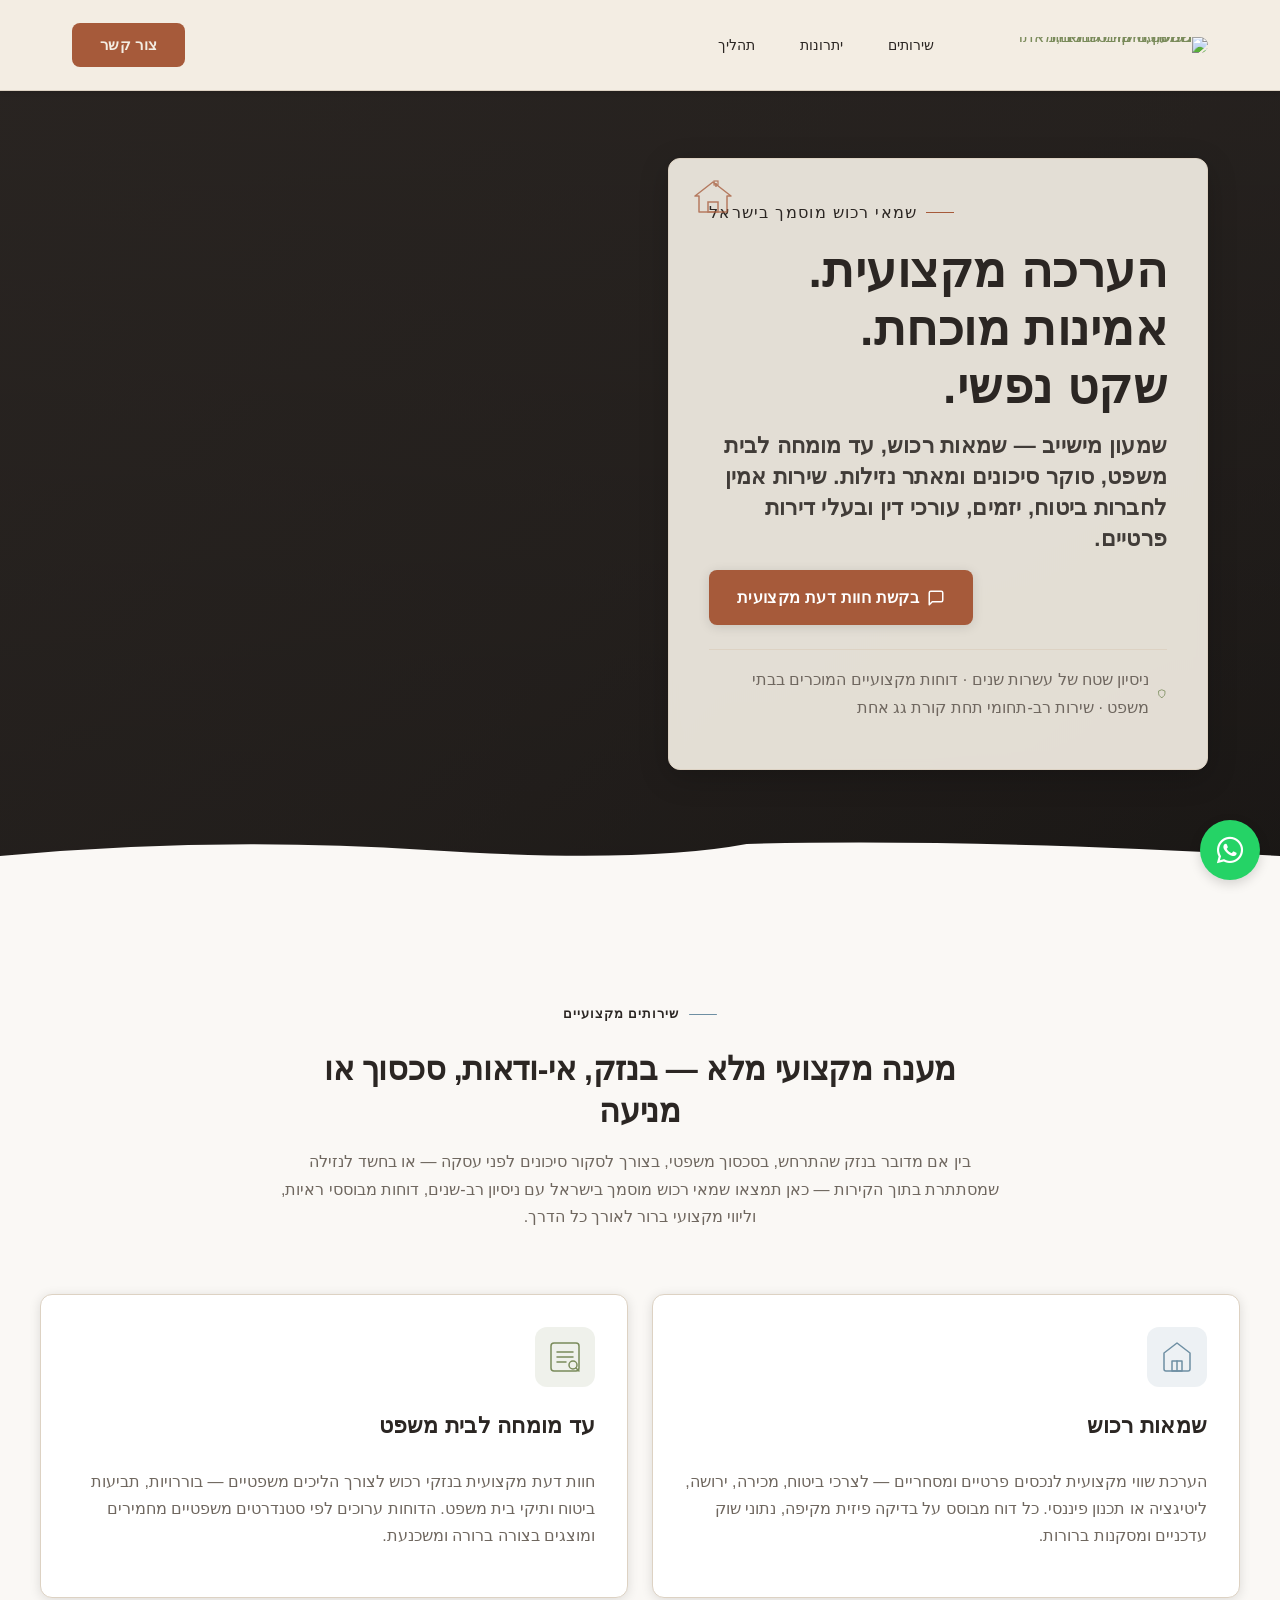
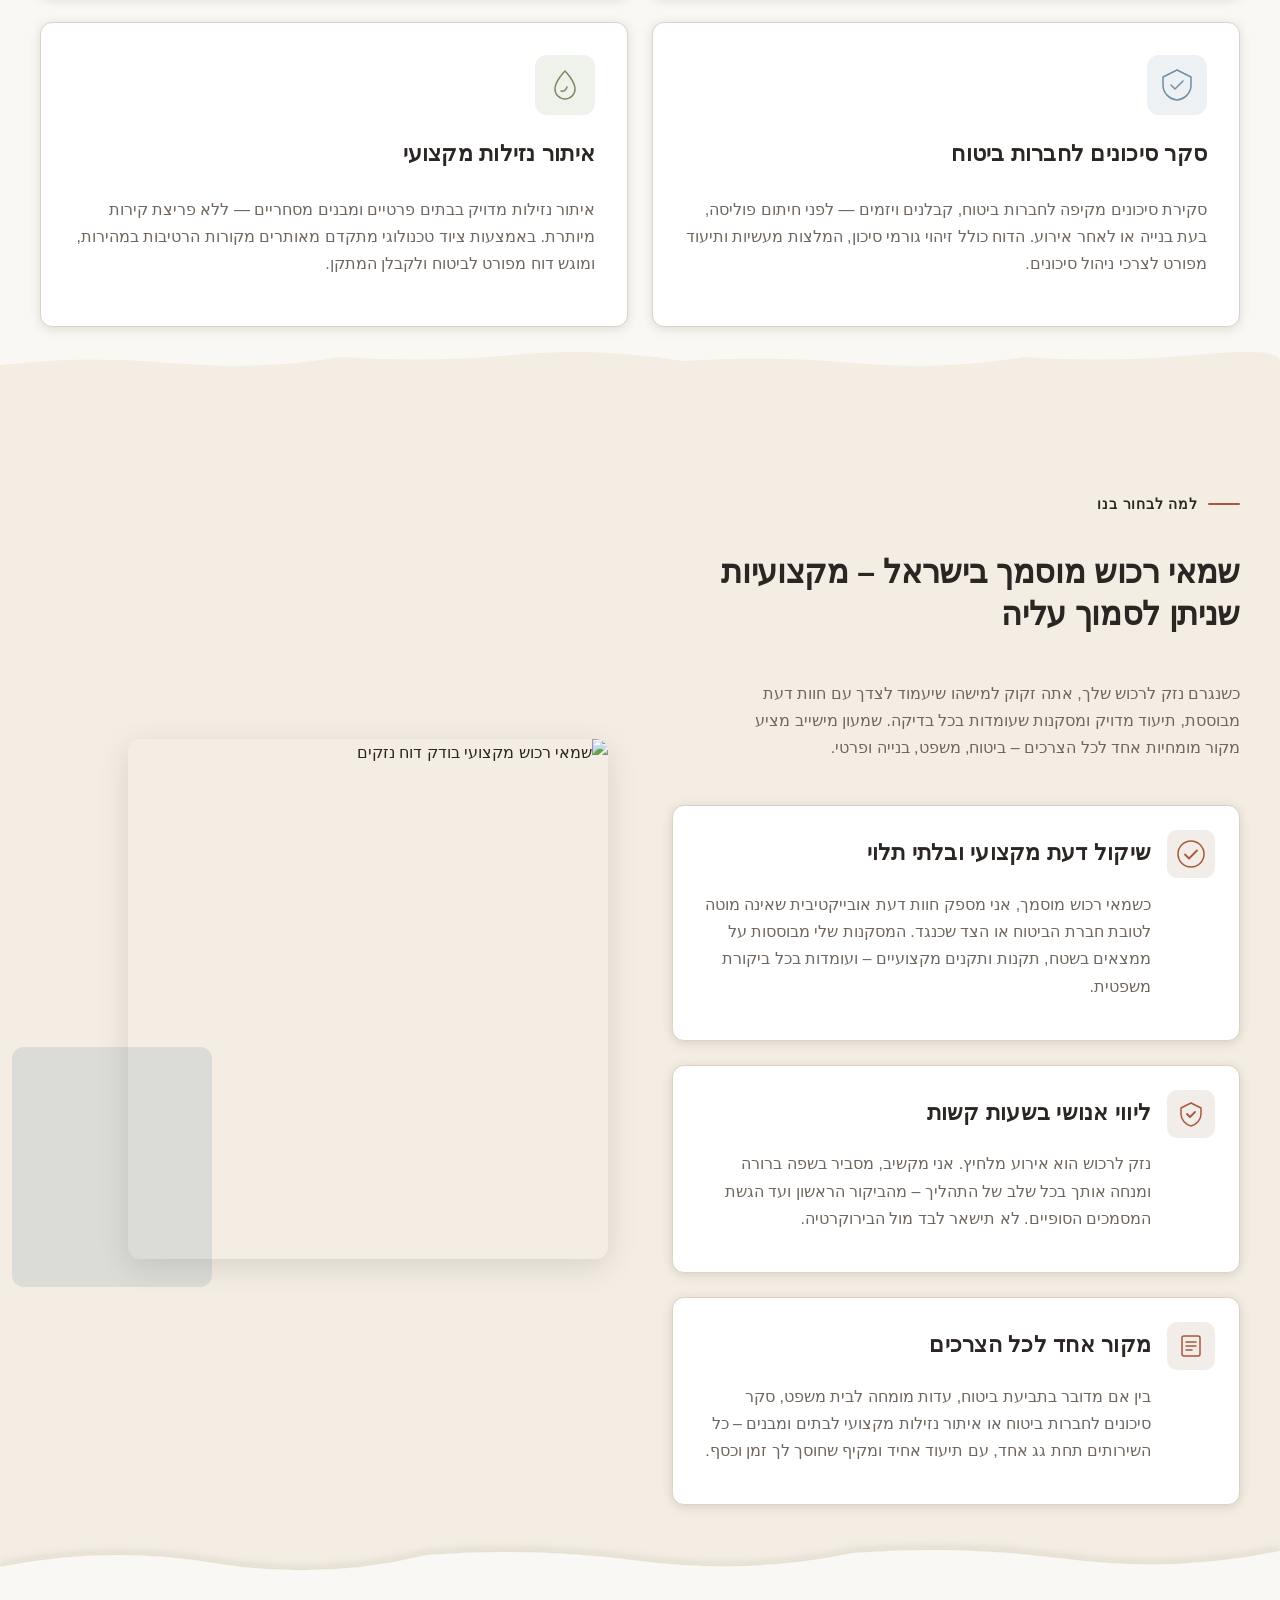
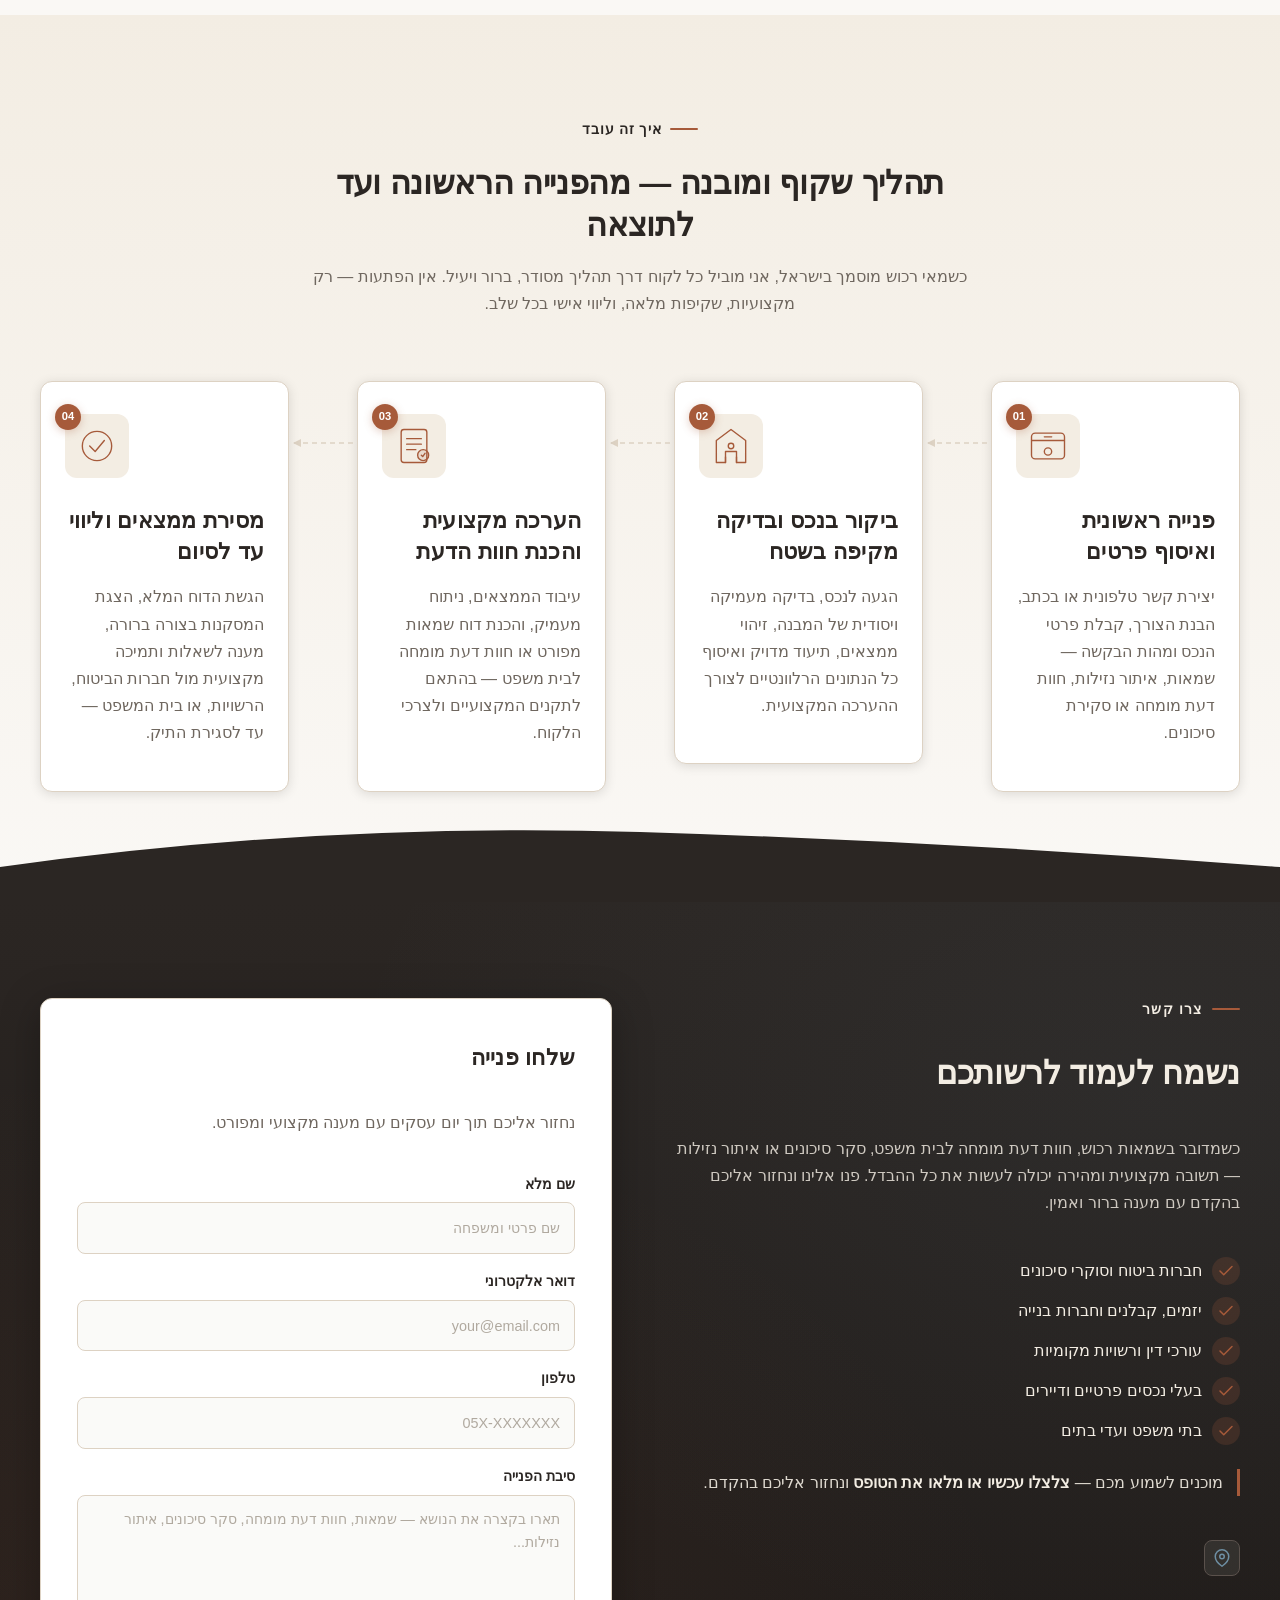
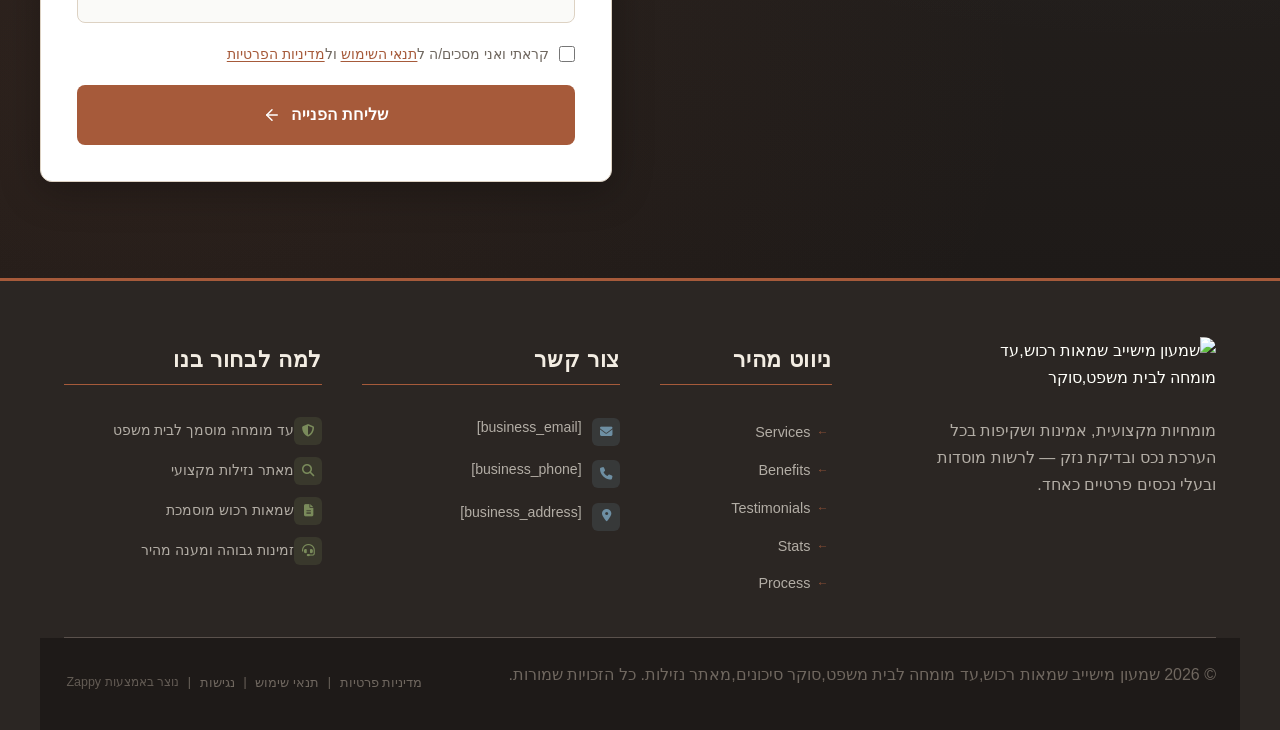
==== commit 8d02fdff: "Background sync: Progressive GitHub Sync" ====
--- a/public/index.html
+++ b/public/index.html
@@ -1 +1 @@
-<!doctype html><html dir="rtl" lang="he"><head><meta charset="UTF-8"><meta content="width=device-width,initial-scale=1" name="viewport"><meta content="index, follow" name="robots"><title>שמאי רכוש מוסמך בישראל — שמעון מישייב שמאות רכוש,עד מומחה לב</title><meta content="אני מעוניין להקים אתר עם דף נחיתה בבקשה" name="description"><meta content="שמאי רכוש מוסמך בישראל, עד מומחה לבית משפט נזקי רכוש, מאתר נזילות מקצועי לבתים ומבנים, סוקר סיכונים לחברות ביטוח" name="keywords"><link href="/assets/favicon.ico" rel="icon" type="image/x-icon"><link href="/assets/favicon-16x16.png" rel="icon" type="image/png" sizes="16x16"><link href="/assets/favicon-32x32.png" rel="icon" type="image/png" sizes="32x32"><link href="/assets/favicon-48x48.png" rel="icon" type="image/png" sizes="48x48"><link href="/assets/favicon-192x192.png" rel="icon" type="image/png" sizes="192x192"><link href="/assets/favicon-512x512.png" rel="icon" type="image/png" sizes="512x512"><link href="/assets/apple-touch-icon.png" rel="apple-touch-icon"><script>!function(){"use strict";var t="92c735e1-b9e3-4524-90cc-de8fb5a4987f",e="https://api.zappy5.com/api/analytics/track",a=18e5,n=2592e6,o=!0,i=!0,r=!0;var s=function(){var e="zappy_visitor_"+t,a=null;try{if(a=localStorage.getItem(e)){var o=JSON.parse(a),i=Date.now();if(i-o.created<n)return o.lastSeen=i,localStorage.setItem(e,JSON.stringify(o)),o.id}}catch(t){console.warn("Zappy Analytics: LocalStorage not available")}var r="zv_"+Date.now()+"_"+Math.random().toString(36).substr(2,9);try{localStorage.setItem(e,JSON.stringify({id:r,created:Date.now(),lastSeen:Date.now()}))}catch(t){}return r}(),c=function(){var e="zappy_session_"+t,n=null;try{if(n=sessionStorage.getItem(e)){var o=JSON.parse(n),i=Date.now();if(i-o.timestamp<a)return o.timestamp=i,sessionStorage.setItem(e,JSON.stringify(o)),o.id}}catch(t){console.warn("Zappy Analytics: SessionStorage not available")}var r="zs_"+Date.now()+"_"+Math.random().toString(36).substr(2,9);try{sessionStorage.setItem(e,JSON.stringify({id:r,timestamp:Date.now()}))}catch(t){}return r}();function l(a,n){n=n||{};var o={website_id:t,event_type:a,page_path:window.location.pathname,referrer:document.referrer||"direct",visitor_id:s,session_id:c,metadata:n};if(navigator.sendBeacon){var i=new Blob([JSON.stringify(o)],{type:"application/json"});navigator.sendBeacon(e,i)}else fetch(e,{method:"POST",headers:{"Content-Type":"application/json"},body:JSON.stringify(o),keepalive:!0}).catch(function(t){console.warn("Zappy Analytics: Failed to track event",t)})}o&&l("pageview",{title:document.title,url:window.location.href}),i&&document.addEventListener("click",function(t){var e=t.target;if("BUTTON"===e.tagName||e.closest("button")){var a="BUTTON"===e.tagName?e:e.closest("button");l("click",{element:"button",text:a.textContent.trim().substring(0,100),id:a.id||null,class:a.className||null})}else if("A"===e.tagName||e.closest("a")){var n="A"===e.tagName?e:e.closest("a");l("navigation",{element:"link",text:n.textContent.trim().substring(0,100),href:n.href,external:n.hostname!==window.location.hostname})}},!0),r&&document.addEventListener("submit",function(t){var e=t.target;l("form_submit",{form_id:e.id||null,form_name:e.name||null,form_action:e.action||null,form_method:e.method||"GET"})},!0);var d=Date.now();window.addEventListener("beforeunload",function(){l("page_unload",{time_on_page:Math.floor((Date.now()-d)/1e3),page_path:window.location.pathname})}),window.zappyAnalytics={track:l,getVisitorId:function(){return s},getSessionId:function(){return c}}}()</script><meta content="שמאי רכוש מוסמך בישראל — שמעון מישייב שמאות רכוש,עד מומחה לב" property="og:title"><meta content="אני מעוניין להקים אתר עם דף נחיתה בבקשה" property="og:description"><meta content="summary_large_image" name="twitter:card"><meta content="שמאי רכוש מוסמך בישראל — שמעון מישייב שמאות רכוש,עד מומחה לב" name="twitter:title"><meta content="אני מעוניין להקים אתר עם דף נחיתה בבקשה" name="twitter:description"><meta content="website" property="og:type"><meta content="he_IL" property="og:locale"><link href="https://cdnjs.cloudflare.com/ajax/libs/font-awesome/6.4.0/css/all.min.css" rel="stylesheet"><style>.skip-link{position:absolute;top:0;left:0;transform:translateY(-200%);padding:12px 18px;background:var(--bg-dark,#1a1a1a);color:var(--text-light,#fff);font-weight:600;border-radius:0 0 8px 0;z-index:10000}.skip-link:focus{transform:none;outline:2px solid var(--ring,#fff);outline-offset:2px}:focus-visible{outline:2px solid var(--ring,currentColor);outline-offset:3px}</style><link href="/assets/favicon.ico" rel="icon" type="image/x-icon"><link href="/assets/favicon-16x16.png" rel="icon" type="image/png" sizes="16x16"><link href="/assets/favicon-32x32.png" rel="icon" type="image/png" sizes="32x32"><link href="/assets/favicon-48x48.png" rel="icon" type="image/png" sizes="48x48"><link href="/assets/favicon-192x192.png" rel="icon" type="image/png" sizes="192x192"><link href="/assets/favicon-512x512.png" rel="icon" type="image/png" sizes="512x512"><link href="/assets/apple-touch-icon.png" rel="apple-touch-icon"><link href="https://cdn.jsdelivr.net/npm/vanilla-cookieconsent@3/dist/cookieconsent.css" rel="stylesheet"><script src="https://cdn.jsdelivr.net/npm/vanilla-cookieconsent@3/dist/cookieconsent.umd.js"></script><script src="https://cdn.jsdelivr.net/gh/mickidum/acc_toolbar/acctoolbar/acctoolbar.min.js"></script><link href="/styles.css" rel="stylesheet"><script>window.ZAPPY_WEBSITE_ID="92c735e1-b9e3-4524-90cc-de8fb5a4987f",window.ZAPPY_API_BASE="https://api.zappy5.com"</script><style id="zappy-dropdown-submenu-styles">#navMenu li:has(.sub-menu),.nav-menu li:has(.sub-menu),.navbar li:has(.sub-menu),nav li:has(.sub-menu){position:relative}#navMenu .sub-menu,.nav-menu .sub-menu,.navbar .sub-menu,nav .sub-menu{display:block!important;position:absolute!important;top:100%;left:0;min-width:220px;background:#fff;border-radius:8px;box-shadow:0 8px 25px rgba(0,0,0,.15);padding:8px 0;opacity:0;visibility:hidden;transform:translateY(10px);transition:all .3s ease;z-index:1000;list-style:none;pointer-events:none}#navMenu li:hover>.sub-menu,.nav-menu li:hover>.sub-menu,.navbar li:hover>.sub-menu,nav li:hover>.sub-menu{opacity:1!important;visibility:visible!important;transform:translateY(0)!important;pointer-events:auto!important}.sub-menu li{list-style:none;margin:0;padding:0}.sub-menu a{display:block!important;padding:10px 16px!important;color:var(--text-dark,#333)!important;font-weight:500;text-decoration:none;white-space:nowrap;transition:background-color .2s}.sub-menu .zappy-nav-child>a{padding-left:28px!important;font-size:.9em!important;opacity:.85!important}[dir=rtl] .sub-menu .zappy-nav-child>a,html[lang=ar] .sub-menu .zappy-nav-child>a,html[lang=he] .sub-menu .zappy-nav-child>a{padding-left:10px!important;padding-right:28px!important}.sub-menu .zappy-nav-parent>a{font-weight:600!important}.sub-menu a:hover{background-color:#f5f5f5}[dir=rtl] .nav-menu .sub-menu,[dir=rtl] .navbar .sub-menu,[dir=rtl] nav .sub-menu,html[lang=ar] .nav-menu .sub-menu,html[lang=ar] .navbar .sub-menu,html[lang=ar] nav .sub-menu,html[lang=he] .nav-menu .sub-menu,html[lang=he] .navbar .sub-menu,html[lang=he] nav .sub-menu{left:auto!important;right:0!important}.sub-menu:empty,.sub-menu:not(:has(li)):not(:has(> a)),.sub-menu:not(:has(li:not(.zappy-hidden-menu-item))):not(:has(> a)){display:none!important;opacity:0!important;visibility:hidden!important;pointer-events:none!important}li:has(.menu-group-title):hover>.sub-menu{opacity:1!important;visibility:visible!important;transform:translateY(0)!important;pointer-events:auto!important}#navMenu>li>.menu-group-title,.nav-menu>li>.menu-group-title{display:inline-block;padding:.5rem 1rem;cursor:default;user-select:none}@media (max-width:768px){#navMenu .sub-menu,.nav-menu .sub-menu,.navbar .sub-menu,nav .sub-menu{position:static!important;transform:none!important;box-shadow:none!important;background:0 0!important;max-height:0;overflow:hidden;opacity:0;visibility:hidden;transition:max-height .3s ease,opacity .3s ease;padding:0!important;border-radius:0!important}#navMenu .sub-menu.mobile-expanded,.nav-menu .sub-menu.mobile-expanded,.navbar .sub-menu.mobile-expanded{max-height:none!important;overflow-y:visible!important;opacity:1!important;visibility:visible!important;padding:8px 0 8px 16px!important}[dir=rtl] .sub-menu.mobile-expanded,html[lang=he] .sub-menu.mobile-expanded{padding:8px 16px 8px 0!important}#navMenu li:hover>.sub-menu,.nav-menu li:hover>.sub-menu,.navbar li:hover>.sub-menu,nav li:hover>.sub-menu{opacity:0;visibility:hidden;pointer-events:none}#navMenu li>.sub-menu.mobile-expanded,.nav-menu li>.sub-menu.mobile-expanded,.navbar li>.sub-menu.mobile-expanded,nav li>.sub-menu.mobile-expanded{opacity:1!important;visibility:visible!important;pointer-events:auto!important}#navMenu li:has(.sub-menu),.nav-menu li:has(.sub-menu),.navbar li:has(.sub-menu),nav li:has(.sub-menu){display:flex!important;flex-wrap:wrap!important;align-items:center!important;position:relative!important;min-height:44px!important}#navMenu li:has(.sub-menu)>a,.nav-menu li:has(.sub-menu)>a,.navbar li:has(.sub-menu)>a,nav li:has(.sub-menu)>a{flex:1!important;min-width:0!important}#navMenu li:has(.sub-menu)>.menu-group-title,.nav-menu li:has(.sub-menu)>.menu-group-title,.navbar li:has(.sub-menu)>.menu-group-title,nav li:has(.sub-menu)>.menu-group-title{flex:1!important;min-width:0!important;padding:0!important;line-height:inherit!important}#navMenu li:has(.sub-menu)>.sub-menu,.nav-menu li:has(.sub-menu)>.sub-menu,.navbar li:has(.sub-menu)>.sub-menu,nav li:has(.sub-menu)>.sub-menu{flex-basis:100%!important;width:100%!important}#navMenu li:has(.sub-menu)>a [class*=arrow],#navMenu li:has(.sub-menu)>a [class*=chevron],.nav-menu li:has(.sub-menu)>a .fa-angle-down,.nav-menu li:has(.sub-menu)>a .fa-chevron-down,.nav-menu li:has(.sub-menu)>a [class*=arrow],.nav-menu li:has(.sub-menu)>a [class*=chevron],nav li:has(.sub-menu)>a [class*=arrow],nav li:has(.sub-menu)>a [class*=chevron]{display:none!important;visibility:hidden!important}.mobile-submenu-toggle{display:flex!important;align-items:center!important;justify-content:center!important;width:44px!important;height:auto!important;background:0 0!important;border:none!important;cursor:pointer!important;color:var(--text-dark)!important;position:static!important;flex-shrink:0!important;align-self:stretch!important;z-index:2!important;padding:0!important;margin:0!important}.mobile-submenu-toggle::after{content:''!important;width:0!important;height:0!important;border-left:6px solid transparent!important;border-right:6px solid transparent!important;border-top:7px solid currentColor!important;transition:transform .3s ease!important}.mobile-submenu-toggle.expanded::after{transform:rotate(180deg)!important}.sub-menu a{padding:10px 0!important;display:block!important;color:var(--text-dark)!important;white-space:normal!important}.sub-menu .zappy-nav-child>a{padding-left:28px!important;font-size:.9em!important;opacity:.85!important}[dir=rtl] .sub-menu .zappy-nav-child>a,html[lang=ar] .sub-menu .zappy-nav-child>a,html[lang=he] .sub-menu .zappy-nav-child>a{padding-left:0!important;padding-right:28px!important}.sub-menu .zappy-nav-parent>a{font-weight:600!important}#navMenu.active,.nav-menu.active{max-width:100vw!important;overflow-x:hidden!important;box-sizing:border-box!important}.navbar .sub-menu li a,.zappy-products-dropdown .sub-menu a,nav.navbar .sub-menu li a{color:var(--text-dark)!important}}@media (min-width:769px){.mobile-submenu-toggle{display:none!important}}</style><style id="zappy-widget-visibility">html[dir=rtl] .whatsapp-float{right:20px!important;left:auto!important}html:not([dir]) .whatsapp-float,html[dir=ltr] .whatsapp-float{left:20px!important;right:auto!important}html[dir=rtl] #mic-access-tool-general-button,html[dir=rtl] #mic-init-access-tool #mic-access-tool-general-button,html[dir=rtl] #mic-init-access-tool .mic-access-tool-general-button,html[dir=rtl] ._access-icon,html[dir=rtl] .mic-access-tool-general-button{left:20px!important;right:auto!important}html:not([dir]) #mic-access-tool-general-button,html:not([dir]) #mic-init-access-tool #mic-access-tool-general-button,html:not([dir]) #mic-init-access-tool .mic-access-tool-general-button,html:not([dir]) ._access-icon,html:not([dir]) .mic-access-tool-general-button,html[dir=ltr] #mic-access-tool-general-button,html[dir=ltr] #mic-init-access-tool #mic-access-tool-general-button,html[dir=ltr] #mic-init-access-tool .mic-access-tool-general-button,html[dir=ltr] ._access-icon,html[dir=ltr] .mic-access-tool-general-button{right:20px!important;left:auto!important}@media (max-width:768px){.whatsapp-float{display:flex!important}}@media (min-width:769px){.whatsapp-float{display:flex!important}}@media (max-width:768px){#mic-access-tool-general-button,#mic-init-access-tool #mic-access-tool-general-button,#mic-init-access-tool .mic-access-tool-general-button,._access-icon,.mic-access-tool-general-button{display:flex!important;visibility:visible!important;opacity:1!important;pointer-events:auto!important}#mic-access-tool-box.opened-mic-access-tool,#mic-init-access-tool #mic-access-tool-box.opened-mic-access-tool,.mic-access-tool-box.opened-mic-access-tool{visibility:visible!important;opacity:1!important;pointer-events:auto!important}}@media (min-width:769px){#mic-access-tool-general-button,#mic-init-access-tool #mic-access-tool-general-button,#mic-init-access-tool .mic-access-tool-general-button,._access-icon,.mic-access-tool-general-button{display:flex!important;visibility:visible!important;opacity:1!important;pointer-events:auto!important}#mic-access-tool-box.opened-mic-access-tool,#mic-init-access-tool #mic-access-tool-box.opened-mic-access-tool,.mic-access-tool-box.opened-mic-access-tool{visibility:visible!important;opacity:1!important;pointer-events:auto!important}}</style></head><body><a href="#main" class="skip-link">דלג לתוכן הראשי</a><nav class="navbar" dir="rtl"><button class="mobile-toggle" aria-label="Menu" id="mobileToggle"><svg viewBox="0 0 24 24" fill="none" height="24" width="24" class="hamburger-icon"><path d="M3 12h18M3 6h18M3 18h18" stroke="currentColor" stroke-width="2" stroke-linecap="round"></path></svg> <svg viewBox="0 0 24 24" fill="none" height="24" width="24" style="display:none" class="close-icon"><path d="M18 6L6 18M6 6l12 12" stroke="currentColor" stroke-width="2" stroke-linecap="round"></path></svg></button> <button class="phone-header-btn" aria-label="Call" data-phone="[business_phone]"><svg viewBox="0 0 24 24" fill="currentColor" height="20" width="20"><path d="M22 16.92v3a2 2 0 0 1-2.18 2 19.79 19.79 0 0 1-8.63-3.07 19.5 19.5 0 0 1-6-6 19.79 19.79 0 0 1-3.07-8.67A2 2 0 0 1 4.11 2h3a2 2 0 0 1 2 1.72 12.84 12.84 0 0 0 .7 2.81 2 2 0 0 1-.45 2.11L8.09 9.91a16 16 0 0 0 6 6l1.27-1.27a2 2 0 0 1 2.11-.45 12.84 12.84 0 0 0 2.81.7A2 2 0 0 1 22 16.92z"></path></svg></button><div class="nav-container"><div class="nav-right-group"><div class="nav-brand"><a href="/" class="logo-link"><img alt="שמעון מישייב שמאות רכוש,עד מומחה לבית משפט,סוקר סיכונים,מאתר נזילות" src="/assets/site-----image-1.webp" class="logo"></a></div><ul class="nav-menu" id="navMenu"><li><a href="#services">שירותים</a></li><li><a href="#benefits">יתרונות</a></li><li><a href="#process">תהליך</a></li></ul></div><div class="nav-cta-container"><a href="#contact" class="nav-cta-btn">צור קשר</a></div></div></nav><script>window.addEventListener("load",function(){const e=document.querySelector(".navbar, nav, header");if(!e)return void console.log("[Navbar] Navbar element not found");let t=document.getElementById("mobileToggle")||document.querySelector(".mobile-toggle")||document.querySelector(".hamburger")||document.querySelector(".hamburger-menu")||document.querySelector(".menu-toggle")||document.querySelector(".burger-menu")||document.querySelector('[aria-label="Menu"]')||document.querySelector('[aria-label="תפריט"]');const n=document.querySelector(".phone-header-btn"),o=window.getComputedStyle(e);let r=o.backgroundColor;if(console.log("[Navbar] Initial navbar background:",r),"transparent"===r||"rgba(0, 0, 0, 0)"===r||r.startsWith("rgba")&&r.includes(", 0)")){const e=o.backgroundImage;if(e&&"none"!==e)console.log("[Navbar] Navbar has background image/gradient, using dark text"),r="rgb(240, 240, 240)";else{const e=window.getComputedStyle(document.body).backgroundColor;console.log("[Navbar] Navbar transparent, using body background:",e),r=e}}const a=r.match(/\d+/g);if(a&&a.length>=3){const e=(.299*parseInt(a[0])+.587*parseInt(a[1])+.114*parseInt(a[2]))/255;console.log("[Navbar] Mobile button colors preserved from Claude CSS (luminance:",e.toFixed(2)+")");const o=document.createElement("style");o.id="zappy-mobile-nav-fix";document.documentElement.lang;document.documentElement.dir,o.textContent='\n        /* Hide mobile buttons on desktop, show only on mobile */\n        @media (min-width: 769px) {\n          .mobile-toggle,\n          .phone-header-btn {\n            display: none !important;\n          }\n        }\n        \n        /* Show and position mobile buttons correctly on mobile */\n        @media (max-width: 768px) {\n          .navbar,\n          nav.navbar {\n            min-height: 70px !important;\n          }\n\n          .mobile-toggle,\n          .phone-header-btn {\n            position: absolute !important;\n            top: 0 !important;\n            bottom: 0 !important;\n            margin-top: auto !important;\n            margin-bottom: auto !important;\n            transform: none !important;\n            z-index: 1001 !important;\n            display: flex !important;\n            align-items: center !important;\n            justify-content: center !important;\n            width: 36px !important;\n            height: 36px !important;\n            border-radius: 50% !important;\n            border: none !important;\n            cursor: pointer !important;\n            padding: 6px !important;\n            background: none !important;\n            color: var(--nav-text, var(--text-dark)) !important;\n            touch-action: manipulation !important;\n            -webkit-tap-highlight-color: transparent !important;\n          }\n\n          html[data-zappy-site-type="ecommerce"] .phone-header-btn,\n          body[data-zappy-site-type="ecommerce"] .phone-header-btn,\n          html[data-zappy-site-type="ecommerce"] header .phone-header-btn,\n          html[data-zappy-site-type="ecommerce"] nav .phone-header-btn {\n            display: none !important;\n            visibility: hidden !important;\n            width: 0 !important;\n            height: 0 !important;\n            min-width: 0 !important;\n            overflow: hidden !important;\n          }\n          \n          /* LTR positioning (default): hamburger LEFT, phone RIGHT */\n          html:not([dir="rtl"]):not([lang="he"]):not([lang="ar"]) .mobile-toggle,\n          html[dir="ltr"] .mobile-toggle {\n            left: 12px !important;\n            right: auto !important;\n          }\n          html:not([dir="rtl"]):not([lang="he"]):not([lang="ar"]) .phone-header-btn,\n          html[dir="ltr"] .phone-header-btn {\n            right: 12px !important;\n            left: auto !important;\n          }\n          \n          /* RTL positioning: hamburger RIGHT, phone LEFT */\n          html[dir="rtl"] .mobile-toggle,\n          html[lang="he"] .mobile-toggle,\n          html[lang="ar"] .mobile-toggle {\n            right: 12px !important;\n            left: auto !important;\n          }\n          html[dir="rtl"] .phone-header-btn,\n          html[lang="he"] .phone-header-btn,\n          html[lang="ar"] .phone-header-btn {\n            left: 12px !important;\n            right: auto !important;\n          }\n          \n          /* CRITICAL: Ensure nav-container has min-height on mobile */\n          /* All children are positioned absolutely/fixed on mobile, so height:auto collapses to 0 */\n          .nav-container {\n            min-height: 70px !important;\n            position: relative !important;\n          }\n          \n          /* Ensure SVG icons are properly sized and inherit color */\n          .mobile-toggle svg,\n          .phone-header-btn svg {\n            width: 24px !important;\n            height: 24px !important;\n            /* Don\'t force display - let JavaScript control hamburger/close toggle */\n          }\n          \n          /* Reset nav-cta-container on mobile - remove desktop box-shadow/padding */\n          /* that creates a visible ghost box when CTA button is hidden */\n          .nav-cta-container {\n            box-shadow: none !important;\n            padding: 0 !important;\n          }\n          \n          /* Hide nav-cta-container entirely on mobile when there\'s no lang-switcher */\n          /* (only the CTA button is inside, and it\'s hidden on mobile) */\n          .nav-cta-container:not(:has(.lang-switcher)) {\n            display: none !important;\n          }\n          \n          /* CRITICAL: Prevent hero image fade gradient from bleeding over headline text */\n          /* The .image-fade-gradient has bottom: -30px (extends below parent) */\n          /* On mobile stacked layout, this overlaps the h1 text below the image */\n          .hero-image-column {\n            overflow: hidden !important;\n          }\n          .image-fade-gradient {\n            bottom: 0 !important;\n          }\n          \n          /* Hide desktop language switcher on mobile - hamburger menu handles it */\n          /* High specificity to override stored CSS */\n          .lang-switcher,\n          .nav-cta-container .lang-switcher,\n          .nav-container .lang-switcher,\n          .navbar .lang-switcher,\n          .navbar .nav-cta-container .lang-switcher {\n            display: none !important;\n          }\n        }\n      ';const r=document.getElementById("zappy-mobile-nav-fix");r&&r.remove(),document.head.appendChild(o),console.log("[Navbar] Critical CSS injected for mobile nav positioning");const i=window.innerWidth<=768;if(t){const e=t.querySelector(".hamburger-icon"),n=t.querySelector(".close-icon");e&&(e.style.setProperty("width","24px","important"),e.style.setProperty("height","24px","important"),e.style.setProperty("display","block","important")),n&&(n.style.setProperty("width","24px","important"),n.style.setProperty("height","24px","important"),n.style.setProperty("display","none","important")),i?(t.style.setProperty("position","absolute","important"),t.style.setProperty("top","0","important"),t.style.setProperty("bottom","0","important"),t.style.setProperty("margin-top","auto","important"),t.style.setProperty("margin-bottom","auto","important"),t.style.setProperty("transform","none","important"),t.style.setProperty("z-index","1001","important"),t.style.removeProperty("left"),t.style.removeProperty("right"),console.log("[Navbar] Mobile toggle positioning applied (mobile viewport)")):(t.style.removeProperty("position"),t.style.removeProperty("top"),t.style.removeProperty("transform"),t.style.removeProperty("z-index"),t.style.removeProperty("left"),t.style.removeProperty("right"),console.log("[Navbar] Desktop viewport - cleared mobile toggle inline positioning"))}if(n){const e=n.querySelector("svg");e&&(e.style.width="24px",e.style.height="24px",e.setAttribute("width","24"),e.setAttribute("height","24")),i?(n.style.setProperty("position","absolute","important"),n.style.setProperty("top","0","important"),n.style.setProperty("bottom","0","important"),n.style.setProperty("margin-top","auto","important"),n.style.setProperty("margin-bottom","auto","important"),n.style.setProperty("transform","none","important"),n.style.setProperty("z-index","1001","important"),n.style.removeProperty("left"),n.style.removeProperty("right"),console.log("[Navbar] Phone button positioning applied (mobile viewport)")):(n.style.removeProperty("position"),n.style.removeProperty("top"),n.style.removeProperty("transform"),n.style.removeProperty("z-index"),n.style.removeProperty("left"),n.style.removeProperty("right"),console.log("[Navbar] Desktop viewport - cleared phone button inline positioning"))}}else console.log("[Navbar] Could not parse background color:",r);t=document.getElementById("mobileToggle")||document.querySelector(".mobile-toggle")||document.querySelector(".hamburger")||document.querySelector(".hamburger-menu")||document.querySelector(".menu-toggle")||document.querySelector(".burger-menu")||document.querySelector('[aria-label="Menu"]')||document.querySelector('[aria-label="תפריט"]');const i=document.getElementById("navMenu")||document.querySelector(".nav-menu")||document.querySelector(".nav-links")||document.querySelector("nav ul:not(.submenu)");if(!t||!i)return void console.log("[Navbar] Mobile toggle or menu not found:",{toggle:!!t,menu:!!i});i.id||(i.id="navMenu"),console.log("[Navbar] Initializing mobile menu...");const l=t.cloneNode(!0);t.parentNode.replaceChild(l,t);var s=0;function p(e){var t=Date.now();t-s<300||(s=t,function(e){e.preventDefault(),e.stopPropagation();const t=l.querySelector(".hamburger-icon"),n=l.querySelector(".close-icon");i.classList.contains("active")?(i.classList.remove("active"),t&&t.style.setProperty("display","block","important"),n&&n.style.setProperty("display","none","important"),document.body.style.overflow="",console.log("[Navbar] Menu closed")):(i.classList.add("active"),t&&t.style.setProperty("display","none","important"),n&&n.style.setProperty("display","block","important"),document.body.style.overflow="hidden",console.log("[Navbar] Menu opened"))}(e))}l.addEventListener("click",p),l.addEventListener("touchend",p),i.querySelectorAll("a").forEach(function(e){e.addEventListener("click",function(){if("#"===this.getAttribute("href"))return;const e=l.querySelector(".hamburger-icon"),t=l.querySelector(".close-icon");i.classList.remove("active"),e&&e.style.setProperty("display","block","important"),t&&t.style.setProperty("display","none","important"),document.body.style.overflow="",console.log("[Navbar] Menu closed (link clicked)")})});var m=i.querySelectorAll(".dropdown-toggle");m.forEach(function(e){e.addEventListener("click",function(e){e.preventDefault(),e.stopPropagation();var t=this.closest(".nav-dropdown");t&&(t.parentNode.querySelectorAll(".nav-dropdown.open").forEach(function(e){e!==t&&e.classList.remove("open")}),t.classList.toggle("open"),console.log("[Navbar] Dropdown toggled:",t.classList.contains("open")?"open":"closed"))})}),document.addEventListener("click",function(e){e.target.closest(".nav-dropdown")||document.querySelectorAll(".nav-dropdown.open").forEach(function(e){e.classList.remove("open")})}),console.log("[Navbar] Dropdown handlers initialized for "+m.length+" dropdowns"),n&&n.addEventListener("click",function(){const e=document.querySelectorAll('a[href^="tel:"]'),t=e.length>0?e[0].getAttribute("href").replace("tel:",""):"[business_phone]";window.location.href="tel:"+t,console.log("[Navbar] Phone button clicked")}),console.log("[Navbar] Mobile menu initialized successfully")})</script><main id="main"><section class="index-hero-section" data-band-index="0" data-layout-spec="בית-hero" dir="rtl" id="hero" data-hero-type="fullscreen-scrim"><div class="index-hero-bg" aria-hidden="true"><img alt="שמאי רכוש מקצועי בודק נזקי רטיבות בדירה" src="/assets/site-index-hero-image-1.webp" data-context="A calm, professional property inspection scene in warm natural light. A middle-aged Israeli male surveyor in smart casual attire carefully examines moisture damage on an interior wall of a residential apartment. He holds a professional moisture meter device, with a clipboard nearby. The room has warm beige plaster walls, soft afternoon light coming through a window. The atmosphere is trustworthy and understated — not glossy or corporate. Realistic photography style, shallow depth of field, earthy tones." data-placeholder="index-hero-image-1" height="700" loading="eager" width="1200" data-hero-bg="true" fetchpriority="high"></div><div class="index-hero-scrim" aria-hidden="true"></div><div class="index-hero-container"><article class="index-hero-card"><svg viewBox="0 0 40 36" fill="none" height="36" width="40" xmlns="http://www.w3.org/2000/svg" aria-hidden="true" class="index-hero-motif" data-no-icon-edit="true"><path d="M20 3L2 17h4v16h28V17h4L20 3z" stroke="var(--primary)" stroke-width="1.5" stroke-linejoin="round" fill="none"></path><rect height="10" width="10" x="15" y="23" stroke="var(--primary)" stroke-width="1.5" fill="none"></rect><line x1="23" x2="23" y1="4" y2="8" stroke="var(--primary)" stroke-width="1.5"></line><rect height="4" width="4" x="21" y="2" stroke="var(--primary)" stroke-width="1.2" fill="none"></rect></svg><p class="index-hero-eyebrow">שמאי רכוש מוסמך בישראל</p><h1 class="index-hero-h1">הערכה מקצועית. אמינות מוכחת.<br>שקט נפשי.</h1><h3 class="index-hero-subtitle">שמעון מישייב — שמאות רכוש, עד מומחה לבית משפט, סוקר סיכונים ומאתר נזילות. שירות אמין לחברות ביטוח, יזמים, עורכי דין ובעלי דירות פרטיים.</h3><div class="index-hero-ctas"><a href="#contact" class="index-hero-btn-primary"><svg viewBox="0 0 24 24" fill="none" height="18" width="18" data-element-type="icon" data-icon-type="svg" stroke="currentColor" stroke-linecap="round" stroke-linejoin="round" stroke-width="2" aria-hidden="true"><path d="M21 15a2 2 0 0 1-2 2H7l-4 4V5a2 2 0 0 1 2-2h14a2 2 0 0 1 2 2z"></path></svg> בקשת חוות דעת מקצועית</a></div><p class="index-hero-trust"><svg viewBox="0 0 24 24" fill="none" height="15" width="15" data-element-type="icon" data-icon-type="svg" stroke="var(--accent)" stroke-linecap="round" stroke-linejoin="round" stroke-width="2" aria-hidden="true"><path d="M12 22s8-4 8-10V5l-8-3-8 3v7c0 6 8 10 8 10z"></path></svg> ניסיון שטח של עשרות שנים · דוחות מקצועיים המוכרים בבתי משפט · שירות רב-תחומי תחת קורת גג אחת</p></article></div><div class="index-hero-divider-wrapper"><svg viewBox="0 0 1200 72" xmlns="http://www.w3.org/2000/svg" aria-hidden="true" data-no-icon-edit="true" preserveAspectRatio="none"><path d="M0,72 L0,28 Q200,8 400,22 T700,16 Q900,10 1200,28 L1200,72 Z" fill="#FAF8F5"></path></svg></div></section><section class="index-services-section" data-band-index="1" data-layout-spec="בית-services" dir="rtl" id="services"><div class="index-services-container"><div class="index-services-intro"><span class="index-services-label"><span class="index-services-label-dash" aria-hidden="true"></span> שירותים מקצועיים</span><h2 class="index-services-heading">מענה מקצועי מלא — בנזק, אי-ודאות, סכסוך או מניעה</h2><p class="index-services-subtext">בין אם מדובר בנזק שהתרחש, בסכסוך משפטי, בצורך לסקור סיכונים לפני עסקה — או בחשד לנזילה שמסתתרת בתוך הקירות — כאן תמצאו שמאי רכוש מוסמך בישראל עם ניסיון רב-שנים, דוחות מבוססי ראיות, וליווי מקצועי ברור לאורך כל הדרך.</p></div><div class="index-services-grid"><article class="index-services-card"><div class="index-services-icon-wrap index-services-icon-blue"><svg viewBox="0 0 36 36" fill="none" height="36" width="36" data-element-type="icon" data-icon-type="svg" stroke="currentColor" stroke-linecap="round" stroke-linejoin="round" stroke-width="1.5" aria-hidden="true" xmlns="http://www.w3.org/2000/svg"><path d="M5 14L18 4l13 10v16a2 2 0 01-2 2H7a2 2 0 01-2-2V14z"></path><rect height="10" width="10" x="13" y="22"></rect><line x1="18" x2="18" y1="22" y2="32"></line></svg></div><div class="index-services-card-content"><h3>שמאות רכוש</h3><p>הערכת שווי מקצועית לנכסים פרטיים ומסחריים — לצרכי ביטוח, מכירה, ירושה, ליטיגציה או תכנון פיננסי. כל דוח מבוסס על בדיקה פיזית מקיפה, נתוני שוק עדכניים ומסקנות ברורות.</p></div></article><article class="index-services-card"><div class="index-services-icon-wrap index-services-icon-olive"><svg viewBox="0 0 36 36" fill="none" height="36" width="36" data-element-type="icon" data-icon-type="svg" stroke="currentColor" stroke-linecap="round" stroke-linejoin="round" stroke-width="1.5" aria-hidden="true" xmlns="http://www.w3.org/2000/svg"><rect height="28" width="28" x="4" y="4" rx="3"></rect><line x1="10" x2="26" y1="13" y2="13"></line><line x1="10" x2="26" y1="18" y2="18"></line><line x1="10" x2="19" y1="23" y2="23"></line><circle cx="26" cy="26" r="4" fill="none"></circle><line x1="29" x2="32" y1="29" y2="32"></line></svg></div><div class="index-services-card-content"><h3>עד מומחה לבית משפט</h3><p>חוות דעת מקצועית בנזקי רכוש לצורך הליכים משפטיים — בוררויות, תביעות ביטוח ותיקי בית משפט. הדוחות ערוכים לפי סטנדרטים משפטיים מחמירים ומוצגים בצורה ברורה ומשכנעת.</p></div></article><article class="index-services-card"><div class="index-services-icon-wrap index-services-icon-blue"><svg viewBox="0 0 36 36" fill="none" height="36" width="36" data-element-type="icon" data-icon-type="svg" stroke="currentColor" stroke-linecap="round" stroke-linejoin="round" stroke-width="1.5" aria-hidden="true" xmlns="http://www.w3.org/2000/svg"><path d="M18 3L4 10v8c0 8 6 14 14 15 8-1 14-7 14-15v-8L18 3z"></path><polyline points="12,18 16,22 24,14"></polyline></svg></div><div class="index-services-card-content"><h3>סקר סיכונים לחברות ביטוח</h3><p>סקירת סיכונים מקיפה לחברות ביטוח, קבלנים ויזמים — לפני חיתום פוליסה, בעת בנייה או לאחר אירוע. הדוח כולל זיהוי גורמי סיכון, המלצות מעשיות ותיעוד מפורט לצרכי ניהול סיכונים.</p></div></article><article class="index-services-card"><div class="index-services-icon-wrap index-services-icon-olive"><svg viewBox="0 0 36 36" fill="none" height="36" width="36" data-element-type="icon" data-icon-type="svg" stroke="currentColor" stroke-linecap="round" stroke-linejoin="round" stroke-width="1.5" aria-hidden="true" xmlns="http://www.w3.org/2000/svg"><path d="M18 4C18 4 8 14 8 22a10 10 0 0020 0C28 14 18 4 18 4z"></path><path d="M14 24a5 5 0 006-4"></path></svg></div><div class="index-services-card-content"><h3>איתור נזילות מקצועי</h3><p>איתור נזילות מדויק בבתים פרטיים ומבנים מסחריים — ללא פריצת קירות מיותרת. באמצעות ציוד טכנולוגי מתקדם מאותרים מקורות הרטיבות במהירות, ומוגש דוח מפורט לביטוח ולקבלן המתקן.</p></div></article></div></div><div class="index-services-divider-wrapper"><svg viewBox="0 0 1200 70" xmlns="http://www.w3.org/2000/svg" aria-hidden="true" data-no-icon-edit="true" preserveAspectRatio="none"><path d="M0,70 L0,38 Q80,28 160,36 T320,30 Q400,36 480,28 T640,34 Q720,28 800,36 T960,30 Q1040,36 1120,28 T1200,34 L1200,70 Z" fill="#F3EDE3"></path></svg></div></section><section class="index-benefits-section" data-band-index="2" data-layout-spec="בית-benefits" dir="rtl" id="benefits"><div class="index-benefits-container"><div class="index-benefits-layout"><div class="index-benefits-content"><div class="index-benefits-label"><span class="index-benefits-label-dash" aria-hidden="true"></span> <span class="index-benefits-label-text">למה לבחור בנו</span></div><h2 class="index-benefits-heading">שמאי רכוש מוסמך בישראל – מקצועיות שניתן לסמוך עליה</h2><p class="index-benefits-intro">כשנגרם נזק לרכוש שלך, אתה זקוק למישהו שיעמוד לצדך עם חוות דעת מבוססת, תיעוד מדויק ומסקנות שעומדות בכל בדיקה. שמעון מישייב מציע מקור מומחיות אחד לכל הצרכים – ביטוח, משפט, בנייה ופרטי.</p><div class="index-benefits-list"><article class="index-benefit-item"><div class="index-benefit-icon-wrap" aria-hidden="true"><svg viewBox="0 0 28 28" fill="none" height="28" width="28" data-element-type="icon" data-icon-type="svg" xmlns="http://www.w3.org/2000/svg"><circle cx="14" cy="14" r="13" stroke="currentColor" stroke-width="1.5"></circle><path d="M8 14.5l4 4 8-8" stroke="currentColor" stroke-width="1.8" stroke-linecap="round" stroke-linejoin="round"></path></svg></div><div class="index-benefit-text"><h3>שיקול דעת מקצועי ובלתי תלוי</h3><p>כשמאי רכוש מוסמך, אני מספק חוות דעת אובייקטיבית שאינה מוטה לטובת חברת הביטוח או הצד שכנגד. המסקנות שלי מבוססות על ממצאים בשטח, תקנות ותקנים מקצועיים – ועומדות בכל ביקורת משפטית.</p></div></article><article class="index-benefit-item"><div class="index-benefit-icon-wrap" aria-hidden="true"><svg viewBox="0 0 28 28" fill="none" height="28" width="28" data-element-type="icon" data-icon-type="svg" xmlns="http://www.w3.org/2000/svg"><path d="M14 3L4 8v6c0 5.5 4.3 10.7 10 12 5.7-1.3 10-6.5 10-12V8L14 3z" stroke="currentColor" stroke-width="1.5" stroke-linejoin="round"></path><path d="M10 14l3 3 5-5" stroke="currentColor" stroke-width="1.8" stroke-linecap="round" stroke-linejoin="round"></path></svg></div><div class="index-benefit-text"><h3>ליווי אנושי בשעות קשות</h3><p>נזק לרכוש הוא אירוע מלחיץ. אני מקשיב, מסביר בשפה ברורה ומנחה אותך בכל שלב של התהליך – מהביקור הראשון ועד הגשת המסמכים הסופיים. לא תישאר לבד מול הבירוקרטיה.</p></div></article><article class="index-benefit-item"><div class="index-benefit-icon-wrap" aria-hidden="true"><svg viewBox="0 0 28 28" fill="none" height="28" width="28" data-element-type="icon" data-icon-type="svg" xmlns="http://www.w3.org/2000/svg"><rect height="20" width="18" x="5" y="4" stroke="currentColor" stroke-width="1.5" rx="2"></rect><path d="M9 10h10M9 14h10M9 18h6" stroke="currentColor" stroke-width="1.5" stroke-linecap="round"></path></svg></div><div class="index-benefit-text"><h3>מקור אחד לכל הצרכים</h3><p>בין אם מדובר בתביעת ביטוח, עדות מומחה לבית משפט, סקר סיכונים לחברות ביטוח או איתור נזילות מקצועי לבתים ומבנים – כל השירותים תחת גג אחד, עם תיעוד אחיד ומקיף שחוסך לך זמן וכסף.</p></div></article></div></div><div class="index-benefits-imagery"><div class="index-benefits-image-main"><img alt="שמאי רכוש מקצועי בודק דוח נזקים" src="/assets/site-index-benefits-image-1.webp" data-context="A professional male property appraiser in his 50s wearing smart casual attire, sitting at a desk reviewing a detailed property damage report with photographs and documents spread out. He looks calm, focused and trustworthy. Warm office lighting, neutral background, realistic and human atmosphere. No dramatic lighting, just professional and approachable." data-placeholder="index-benefits-image-1" height="680" loading="lazy" width="560" decoding="async"></div><div class="index-benefits-image-backplate" aria-hidden="true"></div></div></div></div><div class="index-benefits-divider-wrapper"><svg viewBox="0 0 1440 90" xmlns="http://www.w3.org/2000/svg" aria-hidden="true" data-no-icon-edit="true" preserveAspectRatio="none"><filter height="200%" id="benefits-shadow" width="110%" x="-5%" y="-40%"><feDropShadow dx="0" dy="-3" flood-color="rgba(43,38,35,0.10)" stdDeviation="4"></feDropShadow></filter><path d="M0,90 L0,42 Q120,20 240,38 T480,30 Q600,22 720,36 T960,28 Q1080,20 1200,34 T1440,26 L1440,90 Z" fill="#FAF8F5" filter="url(#benefits-shadow)"></path></svg></div></section><section class="index-process-section" data-band-index="5" data-layout-spec="בית-process" dir="rtl" id="process"><div class="index-process-container"><div class="index-process-header"><span class="index-process-label"><span class="index-process-label-dash" aria-hidden="true"></span> איך זה עובד</span><h2 class="index-process-title">תהליך שקוף ומובנה — מהפנייה הראשונה ועד לתוצאה</h2><p class="index-process-intro">כשמאי רכוש מוסמך בישראל, אני מוביל כל לקוח דרך תהליך מסודר, ברור ויעיל. אין הפתעות — רק מקצועיות, שקיפות מלאה, וליווי אישי בכל שלב.</p></div><div class="index-process-steps"><article class="index-process-step"><div class="index-process-step-icon-wrap"><span class="index-process-step-number" aria-hidden="true">01</span> <svg viewBox="0 0 48 48" fill="none" height="44" width="44" data-element-type="icon" data-icon-type="svg" aria-hidden="true" xmlns="http://www.w3.org/2000/svg" class="index-process-step-icon"><rect height="28" width="36" x="6" y="10" stroke="currentColor" stroke-width="1.5" rx="4"></rect><path d="M6 18h36" stroke="currentColor" stroke-width="1.5"></path><circle cx="24" cy="30" r="4" stroke="currentColor" stroke-width="1.5"></circle><path d="M20 14h8" stroke="currentColor" stroke-width="1.5" stroke-linecap="round"></path></svg></div><div class="index-process-step-content"><h3 class="index-process-step-title">פנייה ראשונית ואיסוף פרטים</h3><p class="index-process-step-desc">יצירת קשר טלפונית או בכתב, הבנת הצורך, קבלת פרטי הנכס ומהות הבקשה — שמאות, איתור נזילות, חוות דעת מומחה או סקירת סיכונים.</p></div></article><div class="index-process-connector" aria-hidden="true"><svg viewBox="0 0 60 12" fill="none" height="12" width="60" xmlns="http://www.w3.org/2000/svg"><line x1="0" x2="60" y1="6" y2="6" stroke="currentColor" stroke-width="1.5" stroke-dasharray="5 4"></line><polygon fill="currentColor" points="60,6 52,2 52,10"></polygon></svg></div><article class="index-process-step"><div class="index-process-step-icon-wrap"><span class="index-process-step-number" aria-hidden="true">02</span> <svg viewBox="0 0 48 48" fill="none" height="44" width="44" data-element-type="icon" data-icon-type="svg" aria-hidden="true" xmlns="http://www.w3.org/2000/svg" class="index-process-step-icon"><path d="M24 6L8 18v24h10V30h12v12h10V18L24 6z" stroke="currentColor" stroke-width="1.5" stroke-linejoin="round"></path><circle cx="24" cy="24" r="3" stroke="currentColor" stroke-width="1.5"></circle><path d="M18 42V36" stroke="currentColor" stroke-width="1.5" stroke-linecap="round"></path><path d="M30 42V36" stroke="currentColor" stroke-width="1.5" stroke-linecap="round"></path></svg></div><div class="index-process-step-content"><h3 class="index-process-step-title">ביקור בנכס ובדיקה מקיפה בשטח</h3><p class="index-process-step-desc">הגעה לנכס, בדיקה מעמיקה ויסודית של המבנה, זיהוי ממצאים, תיעוד מדויק ואיסוף כל הנתונים הרלוונטיים לצורך ההערכה המקצועית.</p></div></article><div class="index-process-connector" aria-hidden="true"><svg viewBox="0 0 60 12" fill="none" height="12" width="60" xmlns="http://www.w3.org/2000/svg"><line x1="0" x2="60" y1="6" y2="6" stroke="currentColor" stroke-width="1.5" stroke-dasharray="5 4"></line><polygon fill="currentColor" points="60,6 52,2 52,10"></polygon></svg></div><article class="index-process-step"><div class="index-process-step-icon-wrap"><span class="index-process-step-number" aria-hidden="true">03</span> <svg viewBox="0 0 48 48" fill="none" height="44" width="44" data-element-type="icon" data-icon-type="svg" aria-hidden="true" xmlns="http://www.w3.org/2000/svg" class="index-process-step-icon"><rect height="36" width="28" x="10" y="6" stroke="currentColor" stroke-width="1.5" rx="3"></rect><path d="M16 16h16M16 22h16M16 28h10" stroke="currentColor" stroke-width="1.5" stroke-linecap="round"></path><circle cx="34" cy="34" r="6" stroke="currentColor" stroke-width="1.5" fill="currentColor" fill-opacity="0.12"></circle><path d="M32 34l1.5 1.5L36 32" stroke="currentColor" stroke-width="1.5" stroke-linecap="round" stroke-linejoin="round"></path></svg></div><div class="index-process-step-content"><h3 class="index-process-step-title">הערכה מקצועית והכנת חוות הדעת</h3><p class="index-process-step-desc">עיבוד הממצאים, ניתוח מעמיק, והכנת דוח שמאות מפורט או חוות דעת מומחה לבית משפט — בהתאם לתקנים המקצועיים ולצרכי הלקוח.</p></div></article><div class="index-process-connector" aria-hidden="true"><svg viewBox="0 0 60 12" fill="none" height="12" width="60" xmlns="http://www.w3.org/2000/svg"><line x1="0" x2="60" y1="6" y2="6" stroke="currentColor" stroke-width="1.5" stroke-dasharray="5 4"></line><polygon fill="currentColor" points="60,6 52,2 52,10"></polygon></svg></div><article class="index-process-step"><div class="index-process-step-icon-wrap"><span class="index-process-step-number" aria-hidden="true">04</span> <svg viewBox="0 0 48 48" fill="none" height="44" width="44" data-element-type="icon" data-icon-type="svg" aria-hidden="true" xmlns="http://www.w3.org/2000/svg" class="index-process-step-icon"><circle cx="24" cy="24" r="16" stroke="currentColor" stroke-width="1.5"></circle><path d="M16 24l6 6 10-12" stroke="currentColor" stroke-width="1.5" stroke-linecap="round" stroke-linejoin="round"></path></svg></div><div class="index-process-step-content"><h3 class="index-process-step-title">מסירת ממצאים וליווי עד לסיום</h3><p class="index-process-step-desc">הגשת הדוח המלא, הצגת המסקנות בצורה ברורה, מענה לשאלות ותמיכה מקצועית מול חברות הביטוח, הרשויות, או בית המשפט — עד לסגירת התיק.</p></div></article></div></div><div class="index-process-divider-wrapper"><svg viewBox="0 0 1200 90" xmlns="http://www.w3.org/2000/svg" aria-hidden="true" data-no-icon-edit="true" preserveAspectRatio="none"><path d="M0,90 L0,55 Q300,10 600,20 Q900,30 1200,55 L1200,90 Z" fill="var(--bg-dark)"></path></svg></div></section><section class="index-contact-section" data-band-index="6" data-layout-spec="בית-contact" dir="rtl" id="contact"><div class="index-contact-container"><div class="index-contact-content"><span class="index-contact-label"><span class="index-contact-label-dash" aria-hidden="true"></span> צרו קשר</span><h2 class="index-contact-heading">נשמח לעמוד לרשותכם</h2><p class="index-contact-intro">כשמדובר בשמאות רכוש, חוות דעת מומחה לבית משפט, סקר סיכונים או איתור נזילות — תשובה מקצועית ומהירה יכולה לעשות את כל ההבדל. פנו אלינו ונחזור אליכם בהקדם עם מענה ברור ואמין.</p><ul class="index-contact-list"><li><span class="index-contact-list-icon" aria-hidden="true"><svg viewBox="0 0 24 24" fill="none" height="18" width="18" data-element-type="icon" data-icon-type="svg" stroke="currentColor" stroke-linecap="round" stroke-linejoin="round" stroke-width="2"><polyline points="20 6 9 17 4 12"></polyline></svg> </span><span>חברות ביטוח וסוקרי סיכונים</span></li><li><span class="index-contact-list-icon" aria-hidden="true"><svg viewBox="0 0 24 24" fill="none" height="18" width="18" data-element-type="icon" data-icon-type="svg" stroke="currentColor" stroke-linecap="round" stroke-linejoin="round" stroke-width="2"><polyline points="20 6 9 17 4 12"></polyline></svg> </span><span>יזמים, קבלנים וחברות בנייה</span></li><li><span class="index-contact-list-icon" aria-hidden="true"><svg viewBox="0 0 24 24" fill="none" height="18" width="18" data-element-type="icon" data-icon-type="svg" stroke="currentColor" stroke-linecap="round" stroke-linejoin="round" stroke-width="2"><polyline points="20 6 9 17 4 12"></polyline></svg> </span><span>עורכי דין ורשויות מקומיות</span></li><li><span class="index-contact-list-icon" aria-hidden="true"><svg viewBox="0 0 24 24" fill="none" height="18" width="18" data-element-type="icon" data-icon-type="svg" stroke="currentColor" stroke-linecap="round" stroke-linejoin="round" stroke-width="2"><polyline points="20 6 9 17 4 12"></polyline></svg> </span><span>בעלי נכסים פרטיים ודיירים</span></li><li><span class="index-contact-list-icon" aria-hidden="true"><svg viewBox="0 0 24 24" fill="none" height="18" width="18" data-element-type="icon" data-icon-type="svg" stroke="currentColor" stroke-linecap="round" stroke-linejoin="round" stroke-width="2"><polyline points="20 6 9 17 4 12"></polyline></svg> </span><span>בתי משפט ועדי בתים</span></li></ul><p class="index-contact-cta-line">מוכנים לשמוע מכם — <strong>צלצלו עכשיו או מלאו את הטופס</strong> ונחזור אליכם בהקדם.</p><div class="index-contact-details"><div class="index-contact-detail-item"><span class="index-contact-detail-icon" aria-hidden="true"><svg viewBox="0 0 24 24" fill="none" height="18" width="18" data-element-type="icon" data-icon-type="svg" stroke="currentColor" stroke-linecap="round" stroke-linejoin="round" stroke-width="2"><path d="M21 10c0 7-9 13-9 13s-9-6-9-13a9 9 0 0 1 18 0z"></path><circle cx="12" cy="10" r="3"></circle></svg></span></div></div></div><div class="index-contact-form-col"><div class="index-contact-form-card"><h3 class="index-contact-form-title">שלחו פנייה</h3><p class="index-contact-form-subtitle">נחזור אליכם תוך יום עסקים עם מענה מקצועי ומפורט.</p><form class="contact-form" novalidate=""><div class="index-contact-field"><label for="contact-name">שם מלא</label> <input name="name" type="text" id="contact-name" placeholder="שם פרטי ומשפחה" required=""></div><div class="index-contact-field"><label for="contact-email">דואר אלקטרוני</label> <input name="email" type="email" id="contact-email" placeholder="your@email.com" required=""></div><div class="index-contact-field"><label for="contact-phone">טלפון</label> <input name="phone" type="tel" id="contact-phone" placeholder="05X-XXXXXXX"></div><div class="index-contact-field"><label for="contact-message">סיבת הפנייה</label> <textarea id="contact-message" name="message" placeholder="תארו בקצרה את הנושא — שמאות, חוות דעת מומחה, סקר סיכונים, איתור נזילות..." required="" rows="4"></textarea></div><div class="privacy-consent"><label class="privacy-consent-label"><input name="privacy_consent" type="checkbox" required="" class="privacy-consent-checkbox"> <span>קראתי ואני מסכים/ה ל<a href="/terms" target="_blank">תנאי השימוש</a> ול<a href="/privacy" target="_blank">מדיניות הפרטיות</a></span></label></div><button class="index-contact-submit" type="submit">שליחת הפנייה <svg viewBox="0 0 24 24" fill="none" height="18" width="18" data-element-type="icon" data-icon-type="svg" stroke="currentColor" stroke-linecap="round" stroke-linejoin="round" stroke-width="2" aria-hidden="true"><line x1="19" x2="5" y1="12" y2="12"></line><polyline points="12 19 5 12 12 5"></polyline></svg></button></form></div></div></div></section></main><footer aria-label="כותרת תחתונה של האתר" class="site-footer" dir="rtl"><div class="footer-inner"><div class="footer-top"><div class="footer-col footer-brand"><img alt="שמעון מישייב שמאות רכוש,עד מומחה לבית משפט,סוקר סיכונים,מאתר נזילות" src="/assets/general-logo.webp" class="logo"><p class="footer-tagline">מומחיות מקצועית, אמינות ושקיפות בכל הערכת נכס ובדיקת נזק — לרשות מוסדות ובעלי נכסים פרטיים כאחד.</p><div class="footer-social" aria-label="רשתות חברתיות"></div></div><div class="footer-col footer-links"><h3 class="footer-heading">ניווט מהיר</h3><ul class="footer-nav" aria-label="קישורים מהירים"><li><a href="#services">Services</a></li><li><a href="#benefits">Benefits</a></li><li><a href="#testimonials">Testimonials</a></li><li><a href="#stats">Stats</a></li><li><a href="#process">Process</a></li></ul></div><div class="footer-col footer-contact-col"><h3 class="footer-heading">צור קשר</h3><ul class="footer-contact" aria-label="פרטי יצירת קשר"><li><span class="contact-icon"><i class="fas fa-envelope"></i></span> <span class="contact-text"><a href="mailto:[business_email]">[business_email]</a></span></li><li><span class="contact-icon"><i class="fas fa-phone"></i></span> <span class="contact-text"><a href="tel:[business_phone]">[business_phone]</a></span></li><li><a href="/"><span class="contact-icon"><i class="fas fa-map-marker-alt"></i></span> <span class="contact-text">[business_address]</span></a></li></ul></div><div class="footer-col footer-trust"><h3 class="footer-heading">למה לבחור בנו</h3><ul class="footer-badges" aria-label="יתרונות"><li><a href="/"><span class="badge-icon"><i class="fas fa-shield-alt"></i></span><span>עד מומחה מוסמך לבית משפט</span></a></li><li><a href="/"><span class="badge-icon"><i class="fas fa-search"></i></span><span>מאתר נזילות מקצועי</span></a></li><li><a href="/"><span class="badge-icon"><i class="fas fa-file-alt"></i></span><span>שמאות רכוש מוסמכת</span></a></li><li><a href="/"><span class="badge-icon"><i class="fas fa-headset"></i></span><span>זמינות גבוהה ומענה מהיר</span></a></li></ul></div></div><div class="footer-bottom"><p class="footer-copyright">© 2026 שמעון מישייב שמאות רכוש,עד מומחה לבית משפט,סוקר סיכונים,מאתר נזילות. כל הזכויות שמורות.</p><div class="footer-legal"><a href="/privacy">מדיניות פרטיות</a> <span class="footer-divider" aria-hidden="true">|</span> <a href="/terms">תנאי שימוש</a> <span class="footer-divider" aria-hidden="true">|</span> <a href="/accessibility">נגישות</a> <span class="footer-divider" aria-hidden="true">|</span> <a href="https://zappy5.com" class="zappy-attribution" target="_blank">נוצר באמצעות Zappy</a></div></div></div></footer><a href="https://wa.me/[whatsapp_handle]" class="whatsapp-float" aria-label="WhatsApp"><i class="fa-whatsapp fab"></i></a><div data-integration="accessibility:toolbar"></div><script src="/script.js"></script><script id="zappy-mobile-submenu-script">!function(){function e(){if(window.innerWidth>768)return document.querySelectorAll(".mobile-submenu-toggle").forEach(function(e){e.remove()}),void document.querySelectorAll(".sub-menu.mobile-expanded").forEach(function(e){e.classList.remove("mobile-expanded")});document.querySelectorAll(".nav-menu li:has(.sub-menu), nav li:has(.sub-menu), .navbar li:has(.sub-menu), #navMenu li:has(.sub-menu)").forEach(function(e){if(!e.querySelector(".mobile-submenu-toggle")){var t=e.querySelector(".sub-menu"),n=e.querySelector(":scope > a");if(t&&n){var o=document.createElement("button");o.className="mobile-submenu-toggle",o.setAttribute("aria-label","Toggle submenu"),o.setAttribute("type","button"),n.insertAdjacentElement("afterend",o),o.addEventListener("click",function(e){e.preventDefault(),e.stopPropagation(),document.querySelectorAll(".sub-menu.mobile-expanded").forEach(function(e){if(e!==t){e.classList.remove("mobile-expanded");var n=e.parentElement.querySelector(".mobile-submenu-toggle");n&&n.classList.remove("expanded")}}),t.classList.toggle("mobile-expanded"),o.classList.toggle("expanded")})}}})}var t;"loading"===document.readyState?document.addEventListener("DOMContentLoaded",e):e(),window.addEventListener("resize",function(){clearTimeout(t),t=setTimeout(e,250)});var n=new MutationObserver(function(t){t.forEach(function(t){if("attributes"===t.type){var n=t.target;n.classList&&(n.classList.contains("active")||n.classList.contains("open"))&&setTimeout(e,100)}})});setTimeout(function(){document.querySelectorAll(".mobile-menu, .nav-menu, #navMenu, nav").forEach(function(e){n.observe(e,{attributes:!0,attributeFilter:["class","style"]})})},500)}()</script></body></html>+<!doctype html><html dir="rtl" lang="he"><head><meta charset="UTF-8"><meta content="width=device-width,initial-scale=1" name="viewport"><meta content="index, follow" name="robots"><title>שמאי רכוש מוסמך בישראל — שמעון מישייב שמאות רכוש,עד מומחה לב</title><meta content="אני מעוניין להקים אתר עם דף נחיתה בבקשה" name="description"><meta content="שמאי רכוש מוסמך בישראל, עד מומחה לבית משפט נזקי רכוש, מאתר נזילות מקצועי לבתים ומבנים, סוקר סיכונים לחברות ביטוח" name="keywords"><link href="/assets/favicon.ico" rel="icon" type="image/x-icon"><link href="/assets/favicon-16x16.png" rel="icon" type="image/png" sizes="16x16"><link href="/assets/favicon-32x32.png" rel="icon" type="image/png" sizes="32x32"><link href="/assets/favicon-48x48.png" rel="icon" type="image/png" sizes="48x48"><link href="/assets/favicon-192x192.png" rel="icon" type="image/png" sizes="192x192"><link href="/assets/favicon-512x512.png" rel="icon" type="image/png" sizes="512x512"><link href="/assets/apple-touch-icon.png" rel="apple-touch-icon"><script>!function(){"use strict";var t="92c735e1-b9e3-4524-90cc-de8fb5a4987f",e="https://api.zappy5.com/api/analytics/track",a=18e5,n=2592e6,o=!0,i=!0,r=!0;var s=function(){var e="zappy_visitor_"+t,a=null;try{if(a=localStorage.getItem(e)){var o=JSON.parse(a),i=Date.now();if(i-o.created<n)return o.lastSeen=i,localStorage.setItem(e,JSON.stringify(o)),o.id}}catch(t){console.warn("Zappy Analytics: LocalStorage not available")}var r="zv_"+Date.now()+"_"+Math.random().toString(36).substr(2,9);try{localStorage.setItem(e,JSON.stringify({id:r,created:Date.now(),lastSeen:Date.now()}))}catch(t){}return r}(),c=function(){var e="zappy_session_"+t,n=null;try{if(n=sessionStorage.getItem(e)){var o=JSON.parse(n),i=Date.now();if(i-o.timestamp<a)return o.timestamp=i,sessionStorage.setItem(e,JSON.stringify(o)),o.id}}catch(t){console.warn("Zappy Analytics: SessionStorage not available")}var r="zs_"+Date.now()+"_"+Math.random().toString(36).substr(2,9);try{sessionStorage.setItem(e,JSON.stringify({id:r,timestamp:Date.now()}))}catch(t){}return r}();function l(a,n){n=n||{};var o={website_id:t,event_type:a,page_path:window.location.pathname,referrer:document.referrer||"direct",visitor_id:s,session_id:c,metadata:n};if(navigator.sendBeacon){var i=new Blob([JSON.stringify(o)],{type:"application/json"});navigator.sendBeacon(e,i)}else fetch(e,{method:"POST",headers:{"Content-Type":"application/json"},body:JSON.stringify(o),keepalive:!0}).catch(function(t){console.warn("Zappy Analytics: Failed to track event",t)})}o&&l("pageview",{title:document.title,url:window.location.href}),i&&document.addEventListener("click",function(t){var e=t.target;if("BUTTON"===e.tagName||e.closest("button")){var a="BUTTON"===e.tagName?e:e.closest("button");l("click",{element:"button",text:a.textContent.trim().substring(0,100),id:a.id||null,class:a.className||null})}else if("A"===e.tagName||e.closest("a")){var n="A"===e.tagName?e:e.closest("a");l("navigation",{element:"link",text:n.textContent.trim().substring(0,100),href:n.href,external:n.hostname!==window.location.hostname})}},!0),r&&document.addEventListener("submit",function(t){var e=t.target;l("form_submit",{form_id:e.id||null,form_name:e.name||null,form_action:e.action||null,form_method:e.method||"GET"})},!0);var d=Date.now();window.addEventListener("beforeunload",function(){l("page_unload",{time_on_page:Math.floor((Date.now()-d)/1e3),page_path:window.location.pathname})}),window.zappyAnalytics={track:l,getVisitorId:function(){return s},getSessionId:function(){return c}}}()</script><meta content="שמאי רכוש מוסמך בישראל — שמעון מישייב שמאות רכוש,עד מומחה לב" property="og:title"><meta content="אני מעוניין להקים אתר עם דף נחיתה בבקשה" property="og:description"><meta content="summary_large_image" name="twitter:card"><meta content="שמאי רכוש מוסמך בישראל — שמעון מישייב שמאות רכוש,עד מומחה לב" name="twitter:title"><meta content="אני מעוניין להקים אתר עם דף נחיתה בבקשה" name="twitter:description"><meta content="website" property="og:type"><meta content="he_IL" property="og:locale"><link href="https://cdnjs.cloudflare.com/ajax/libs/font-awesome/6.4.0/css/all.min.css" rel="stylesheet"><style>.skip-link{position:absolute;top:0;left:0;transform:translateY(-200%);padding:12px 18px;background:var(--bg-dark,#1a1a1a);color:var(--text-light,#fff);font-weight:600;border-radius:0 0 8px 0;z-index:10000}.skip-link:focus{transform:none;outline:2px solid var(--ring,#fff);outline-offset:2px}:focus-visible{outline:2px solid var(--ring,currentColor);outline-offset:3px}</style><link href="/assets/favicon.ico" rel="icon" type="image/x-icon"><link href="/assets/favicon-16x16.png" rel="icon" type="image/png" sizes="16x16"><link href="/assets/favicon-32x32.png" rel="icon" type="image/png" sizes="32x32"><link href="/assets/favicon-48x48.png" rel="icon" type="image/png" sizes="48x48"><link href="/assets/favicon-192x192.png" rel="icon" type="image/png" sizes="192x192"><link href="/assets/favicon-512x512.png" rel="icon" type="image/png" sizes="512x512"><link href="/assets/apple-touch-icon.png" rel="apple-touch-icon"><link href="https://cdn.jsdelivr.net/npm/vanilla-cookieconsent@3/dist/cookieconsent.css" rel="stylesheet"><script src="https://cdn.jsdelivr.net/npm/vanilla-cookieconsent@3/dist/cookieconsent.umd.js"></script><script src="https://cdn.jsdelivr.net/gh/mickidum/acc_toolbar/acctoolbar/acctoolbar.min.js"></script><link href="/styles.css" rel="stylesheet"><script>window.ZAPPY_WEBSITE_ID="92c735e1-b9e3-4524-90cc-de8fb5a4987f",window.ZAPPY_API_BASE="https://api.zappy5.com"</script><style id="zappy-dropdown-submenu-styles">#navMenu li:has(.sub-menu),.nav-menu li:has(.sub-menu),.navbar li:has(.sub-menu),nav li:has(.sub-menu){position:relative}#navMenu .sub-menu,.nav-menu .sub-menu,.navbar .sub-menu,nav .sub-menu{display:block!important;position:absolute!important;top:100%;left:0;min-width:220px;background:#fff;border-radius:8px;box-shadow:0 8px 25px rgba(0,0,0,.15);padding:8px 0;opacity:0;visibility:hidden;transform:translateY(10px);transition:all .3s ease;z-index:1000;list-style:none;pointer-events:none}#navMenu li:hover>.sub-menu,.nav-menu li:hover>.sub-menu,.navbar li:hover>.sub-menu,nav li:hover>.sub-menu{opacity:1!important;visibility:visible!important;transform:translateY(0)!important;pointer-events:auto!important}.sub-menu li{list-style:none;margin:0;padding:0}.sub-menu a{display:block!important;padding:10px 16px!important;color:var(--text-dark,#333)!important;font-weight:500;text-decoration:none;white-space:nowrap;transition:background-color .2s}.sub-menu .zappy-nav-child>a{padding-left:28px!important;font-size:.9em!important;opacity:.85!important}[dir=rtl] .sub-menu .zappy-nav-child>a,html[lang=ar] .sub-menu .zappy-nav-child>a,html[lang=he] .sub-menu .zappy-nav-child>a{padding-left:10px!important;padding-right:28px!important}.sub-menu .zappy-nav-parent>a{font-weight:600!important}.sub-menu a:hover{background-color:#f5f5f5}[dir=rtl] .nav-menu .sub-menu,[dir=rtl] .navbar .sub-menu,[dir=rtl] nav .sub-menu,html[lang=ar] .nav-menu .sub-menu,html[lang=ar] .navbar .sub-menu,html[lang=ar] nav .sub-menu,html[lang=he] .nav-menu .sub-menu,html[lang=he] .navbar .sub-menu,html[lang=he] nav .sub-menu{left:auto!important;right:0!important}.sub-menu:empty,.sub-menu:not(:has(li)):not(:has(> a)),.sub-menu:not(:has(li:not(.zappy-hidden-menu-item))):not(:has(> a)){display:none!important;opacity:0!important;visibility:hidden!important;pointer-events:none!important}li:has(.menu-group-title):hover>.sub-menu{opacity:1!important;visibility:visible!important;transform:translateY(0)!important;pointer-events:auto!important}#navMenu>li>.menu-group-title,.nav-menu>li>.menu-group-title{display:inline-block;padding:.5rem 1rem;cursor:default;user-select:none}@media (max-width:768px){#navMenu .sub-menu,.nav-menu .sub-menu,.navbar .sub-menu,nav .sub-menu{position:static!important;transform:none!important;box-shadow:none!important;background:0 0!important;max-height:0;overflow:hidden;opacity:0;visibility:hidden;transition:max-height .3s ease,opacity .3s ease;padding:0!important;border-radius:0!important}#navMenu .sub-menu.mobile-expanded,.nav-menu .sub-menu.mobile-expanded,.navbar .sub-menu.mobile-expanded{max-height:none!important;overflow-y:visible!important;opacity:1!important;visibility:visible!important;padding:8px 0 8px 16px!important}[dir=rtl] .sub-menu.mobile-expanded,html[lang=he] .sub-menu.mobile-expanded{padding:8px 16px 8px 0!important}#navMenu li:hover>.sub-menu,.nav-menu li:hover>.sub-menu,.navbar li:hover>.sub-menu,nav li:hover>.sub-menu{opacity:0;visibility:hidden;pointer-events:none}#navMenu li>.sub-menu.mobile-expanded,.nav-menu li>.sub-menu.mobile-expanded,.navbar li>.sub-menu.mobile-expanded,nav li>.sub-menu.mobile-expanded{opacity:1!important;visibility:visible!important;pointer-events:auto!important}#navMenu li:has(.sub-menu),.nav-menu li:has(.sub-menu),.navbar li:has(.sub-menu),nav li:has(.sub-menu){display:flex!important;flex-wrap:wrap!important;align-items:center!important;position:relative!important;min-height:44px!important}#navMenu li:has(.sub-menu)>a,.nav-menu li:has(.sub-menu)>a,.navbar li:has(.sub-menu)>a,nav li:has(.sub-menu)>a{flex:1!important;min-width:0!important}#navMenu li:has(.sub-menu)>.menu-group-title,.nav-menu li:has(.sub-menu)>.menu-group-title,.navbar li:has(.sub-menu)>.menu-group-title,nav li:has(.sub-menu)>.menu-group-title{flex:1!important;min-width:0!important;padding:0!important;line-height:inherit!important}#navMenu li:has(.sub-menu)>.sub-menu,.nav-menu li:has(.sub-menu)>.sub-menu,.navbar li:has(.sub-menu)>.sub-menu,nav li:has(.sub-menu)>.sub-menu{flex-basis:100%!important;width:100%!important}#navMenu li:has(.sub-menu)>a [class*=arrow],#navMenu li:has(.sub-menu)>a [class*=chevron],.nav-menu li:has(.sub-menu)>a .fa-angle-down,.nav-menu li:has(.sub-menu)>a .fa-chevron-down,.nav-menu li:has(.sub-menu)>a [class*=arrow],.nav-menu li:has(.sub-menu)>a [class*=chevron],nav li:has(.sub-menu)>a [class*=arrow],nav li:has(.sub-menu)>a [class*=chevron]{display:none!important;visibility:hidden!important}.mobile-submenu-toggle{display:flex!important;align-items:center!important;justify-content:center!important;width:44px!important;height:auto!important;background:0 0!important;border:none!important;cursor:pointer!important;color:var(--text-dark)!important;position:static!important;flex-shrink:0!important;align-self:stretch!important;z-index:2!important;padding:0!important;margin:0!important}.mobile-submenu-toggle::after{content:''!important;width:0!important;height:0!important;border-left:6px solid transparent!important;border-right:6px solid transparent!important;border-top:7px solid currentColor!important;transition:transform .3s ease!important}.mobile-submenu-toggle.expanded::after{transform:rotate(180deg)!important}.sub-menu a{padding:10px 0!important;display:block!important;color:var(--text-dark)!important;white-space:normal!important}.sub-menu .zappy-nav-child>a{padding-left:28px!important;font-size:.9em!important;opacity:.85!important}[dir=rtl] .sub-menu .zappy-nav-child>a,html[lang=ar] .sub-menu .zappy-nav-child>a,html[lang=he] .sub-menu .zappy-nav-child>a{padding-left:0!important;padding-right:28px!important}.sub-menu .zappy-nav-parent>a{font-weight:600!important}#navMenu.active,.nav-menu.active{max-width:100vw!important;overflow-x:hidden!important;box-sizing:border-box!important}.navbar .sub-menu li a,.zappy-products-dropdown .sub-menu a,nav.navbar .sub-menu li a{color:var(--text-dark)!important}}@media (min-width:769px){.mobile-submenu-toggle{display:none!important}}</style><style id="zappy-widget-visibility">html[dir=rtl] .whatsapp-float{right:20px!important;left:auto!important}html:not([dir]) .whatsapp-float,html[dir=ltr] .whatsapp-float{left:20px!important;right:auto!important}html[dir=rtl] #mic-access-tool-general-button,html[dir=rtl] #mic-init-access-tool #mic-access-tool-general-button,html[dir=rtl] #mic-init-access-tool .mic-access-tool-general-button,html[dir=rtl] ._access-icon,html[dir=rtl] .mic-access-tool-general-button{left:20px!important;right:auto!important}html:not([dir]) #mic-access-tool-general-button,html:not([dir]) #mic-init-access-tool #mic-access-tool-general-button,html:not([dir]) #mic-init-access-tool .mic-access-tool-general-button,html:not([dir]) ._access-icon,html:not([dir]) .mic-access-tool-general-button,html[dir=ltr] #mic-access-tool-general-button,html[dir=ltr] #mic-init-access-tool #mic-access-tool-general-button,html[dir=ltr] #mic-init-access-tool .mic-access-tool-general-button,html[dir=ltr] ._access-icon,html[dir=ltr] .mic-access-tool-general-button{right:20px!important;left:auto!important}@media (max-width:768px){.whatsapp-float{display:flex!important}}@media (min-width:769px){.whatsapp-float{display:flex!important}}@media (max-width:768px){#mic-access-tool-general-button,#mic-init-access-tool #mic-access-tool-general-button,#mic-init-access-tool .mic-access-tool-general-button,._access-icon,.mic-access-tool-general-button{display:flex!important;visibility:visible!important;opacity:1!important;pointer-events:auto!important}#mic-access-tool-box.opened-mic-access-tool,#mic-init-access-tool #mic-access-tool-box.opened-mic-access-tool,.mic-access-tool-box.opened-mic-access-tool{visibility:visible!important;opacity:1!important;pointer-events:auto!important}}@media (min-width:769px){#mic-access-tool-general-button,#mic-init-access-tool #mic-access-tool-general-button,#mic-init-access-tool .mic-access-tool-general-button,._access-icon,.mic-access-tool-general-button{display:flex!important;visibility:visible!important;opacity:1!important;pointer-events:auto!important}#mic-access-tool-box.opened-mic-access-tool,#mic-init-access-tool #mic-access-tool-box.opened-mic-access-tool,.mic-access-tool-box.opened-mic-access-tool{visibility:visible!important;opacity:1!important;pointer-events:auto!important}}</style></head><body><a href="#main" class="skip-link">דלג לתוכן הראשי</a><nav class="navbar" dir="rtl"><button class="mobile-toggle" aria-label="Menu" id="mobileToggle"><svg viewBox="0 0 24 24" fill="none" height="24" width="24" class="hamburger-icon"><path d="M3 12h18M3 6h18M3 18h18" stroke="currentColor" stroke-width="2" stroke-linecap="round"></path></svg> <svg viewBox="0 0 24 24" fill="none" height="24" width="24" style="display:none" class="close-icon"><path d="M18 6L6 18M6 6l12 12" stroke="currentColor" stroke-width="2" stroke-linecap="round"></path></svg></button> <button class="phone-header-btn" aria-label="Call" data-phone="[business_phone]"><svg viewBox="0 0 24 24" fill="currentColor" height="20" width="20"><path d="M22 16.92v3a2 2 0 0 1-2.18 2 19.79 19.79 0 0 1-8.63-3.07 19.5 19.5 0 0 1-6-6 19.79 19.79 0 0 1-3.07-8.67A2 2 0 0 1 4.11 2h3a2 2 0 0 1 2 1.72 12.84 12.84 0 0 0 .7 2.81 2 2 0 0 1-.45 2.11L8.09 9.91a16 16 0 0 0 6 6l1.27-1.27a2 2 0 0 1 2.11-.45 12.84 12.84 0 0 0 2.81.7A2 2 0 0 1 22 16.92z"></path></svg></button><div class="nav-container"><div class="nav-right-group"><div class="nav-brand"><a href="/" class="logo-link"><img alt="שמעון מישייב שמאות רכוש,עד מומחה לבית משפט,סוקר סיכונים,מאתר נזילות" src="/assets/site-----image-1.webp" class="logo"></a></div><ul class="nav-menu" id="navMenu"><li><a href="#services">שירותים</a></li><li><a href="#benefits">יתרונות</a></li><li><a href="#process">תהליך</a></li></ul></div><div class="nav-cta-container"><a href="#contact" class="nav-cta-btn">צור קשר</a></div></div></nav><script>window.addEventListener("load",function(){const e=document.querySelector(".navbar, nav, header");if(!e)return void console.log("[Navbar] Navbar element not found");let t=document.getElementById("mobileToggle")||document.querySelector(".mobile-toggle")||document.querySelector(".hamburger")||document.querySelector(".hamburger-menu")||document.querySelector(".menu-toggle")||document.querySelector(".burger-menu")||document.querySelector('[aria-label="Menu"]')||document.querySelector('[aria-label="תפריט"]');const n=document.querySelector(".phone-header-btn"),o=window.getComputedStyle(e);let r=o.backgroundColor;if(console.log("[Navbar] Initial navbar background:",r),"transparent"===r||"rgba(0, 0, 0, 0)"===r||r.startsWith("rgba")&&r.includes(", 0)")){const e=o.backgroundImage;if(e&&"none"!==e)console.log("[Navbar] Navbar has background image/gradient, using dark text"),r="rgb(240, 240, 240)";else{const e=window.getComputedStyle(document.body).backgroundColor;console.log("[Navbar] Navbar transparent, using body background:",e),r=e}}const a=r.match(/\d+/g);if(a&&a.length>=3){const e=(.299*parseInt(a[0])+.587*parseInt(a[1])+.114*parseInt(a[2]))/255;console.log("[Navbar] Mobile button colors preserved from Claude CSS (luminance:",e.toFixed(2)+")");const o=document.createElement("style");o.id="zappy-mobile-nav-fix";document.documentElement.lang;document.documentElement.dir,o.textContent='\n        /* Hide mobile buttons on desktop, show only on mobile */\n        @media (min-width: 769px) {\n          .mobile-toggle,\n          .phone-header-btn {\n            display: none !important;\n          }\n        }\n        \n        /* Show and position mobile buttons correctly on mobile */\n        @media (max-width: 768px) {\n          .navbar,\n          nav.navbar {\n            min-height: 70px !important;\n          }\n\n          .mobile-toggle,\n          .phone-header-btn {\n            position: absolute !important;\n            top: 0 !important;\n            bottom: 0 !important;\n            margin-top: auto !important;\n            margin-bottom: auto !important;\n            transform: none !important;\n            z-index: 1001 !important;\n            display: flex !important;\n            align-items: center !important;\n            justify-content: center !important;\n            width: 36px !important;\n            height: 36px !important;\n            border-radius: 50% !important;\n            border: none !important;\n            cursor: pointer !important;\n            padding: 6px !important;\n            background: none !important;\n            color: var(--nav-text, var(--text-dark)) !important;\n            touch-action: manipulation !important;\n            -webkit-tap-highlight-color: transparent !important;\n          }\n\n          html[data-zappy-site-type="ecommerce"] .phone-header-btn,\n          body[data-zappy-site-type="ecommerce"] .phone-header-btn,\n          html[data-zappy-site-type="ecommerce"] header .phone-header-btn,\n          html[data-zappy-site-type="ecommerce"] nav .phone-header-btn {\n            display: none !important;\n            visibility: hidden !important;\n            width: 0 !important;\n            height: 0 !important;\n            min-width: 0 !important;\n            overflow: hidden !important;\n          }\n          \n          /* LTR positioning (default): hamburger LEFT, phone RIGHT */\n          html:not([dir="rtl"]):not([lang="he"]):not([lang="ar"]) .mobile-toggle,\n          html[dir="ltr"] .mobile-toggle {\n            left: 12px !important;\n            right: auto !important;\n          }\n          html:not([dir="rtl"]):not([lang="he"]):not([lang="ar"]) .phone-header-btn,\n          html[dir="ltr"] .phone-header-btn {\n            right: 12px !important;\n            left: auto !important;\n          }\n          \n          /* RTL positioning: hamburger RIGHT, phone LEFT */\n          html[dir="rtl"] .mobile-toggle,\n          html[lang="he"] .mobile-toggle,\n          html[lang="ar"] .mobile-toggle {\n            right: 12px !important;\n            left: auto !important;\n          }\n          html[dir="rtl"] .phone-header-btn,\n          html[lang="he"] .phone-header-btn,\n          html[lang="ar"] .phone-header-btn {\n            left: 12px !important;\n            right: auto !important;\n          }\n          \n          /* CRITICAL: Ensure nav-container has min-height on mobile */\n          /* All children are positioned absolutely/fixed on mobile, so height:auto collapses to 0 */\n          .nav-container {\n            min-height: 70px !important;\n            position: relative !important;\n          }\n          \n          /* Ensure SVG icons are properly sized and inherit color */\n          .mobile-toggle svg,\n          .phone-header-btn svg {\n            width: 24px !important;\n            height: 24px !important;\n            /* Don\'t force display - let JavaScript control hamburger/close toggle */\n          }\n          \n          /* Reset nav-cta-container on mobile - remove desktop box-shadow/padding */\n          /* that creates a visible ghost box when CTA button is hidden */\n          .nav-cta-container {\n            box-shadow: none !important;\n            padding: 0 !important;\n          }\n          \n          /* Hide nav-cta-container entirely on mobile when there\'s no lang-switcher */\n          /* (only the CTA button is inside, and it\'s hidden on mobile) */\n          .nav-cta-container:not(:has(.lang-switcher)) {\n            display: none !important;\n          }\n          \n          /* CRITICAL: Prevent hero image fade gradient from bleeding over headline text */\n          /* The .image-fade-gradient has bottom: -30px (extends below parent) */\n          /* On mobile stacked layout, this overlaps the h1 text below the image */\n          .hero-image-column {\n            overflow: hidden !important;\n          }\n          .image-fade-gradient {\n            bottom: 0 !important;\n          }\n          \n          /* Hide desktop language switcher on mobile - hamburger menu handles it */\n          /* High specificity to override stored CSS */\n          .lang-switcher,\n          .nav-cta-container .lang-switcher,\n          .nav-container .lang-switcher,\n          .navbar .lang-switcher,\n          .navbar .nav-cta-container .lang-switcher {\n            display: none !important;\n          }\n        }\n      ';const r=document.getElementById("zappy-mobile-nav-fix");r&&r.remove(),document.head.appendChild(o),console.log("[Navbar] Critical CSS injected for mobile nav positioning");const i=window.innerWidth<=768;if(t){const e=t.querySelector(".hamburger-icon"),n=t.querySelector(".close-icon");e&&(e.style.setProperty("width","24px","important"),e.style.setProperty("height","24px","important"),e.style.setProperty("display","block","important")),n&&(n.style.setProperty("width","24px","important"),n.style.setProperty("height","24px","important"),n.style.setProperty("display","none","important")),i?(t.style.setProperty("position","absolute","important"),t.style.setProperty("top","0","important"),t.style.setProperty("bottom","0","important"),t.style.setProperty("margin-top","auto","important"),t.style.setProperty("margin-bottom","auto","important"),t.style.setProperty("transform","none","important"),t.style.setProperty("z-index","1001","important"),t.style.removeProperty("left"),t.style.removeProperty("right"),console.log("[Navbar] Mobile toggle positioning applied (mobile viewport)")):(t.style.removeProperty("position"),t.style.removeProperty("top"),t.style.removeProperty("transform"),t.style.removeProperty("z-index"),t.style.removeProperty("left"),t.style.removeProperty("right"),console.log("[Navbar] Desktop viewport - cleared mobile toggle inline positioning"))}if(n){const e=n.querySelector("svg");e&&(e.style.width="24px",e.style.height="24px",e.setAttribute("width","24"),e.setAttribute("height","24")),i?(n.style.setProperty("position","absolute","important"),n.style.setProperty("top","0","important"),n.style.setProperty("bottom","0","important"),n.style.setProperty("margin-top","auto","important"),n.style.setProperty("margin-bottom","auto","important"),n.style.setProperty("transform","none","important"),n.style.setProperty("z-index","1001","important"),n.style.removeProperty("left"),n.style.removeProperty("right"),console.log("[Navbar] Phone button positioning applied (mobile viewport)")):(n.style.removeProperty("position"),n.style.removeProperty("top"),n.style.removeProperty("transform"),n.style.removeProperty("z-index"),n.style.removeProperty("left"),n.style.removeProperty("right"),console.log("[Navbar] Desktop viewport - cleared phone button inline positioning"))}}else console.log("[Navbar] Could not parse background color:",r);t=document.getElementById("mobileToggle")||document.querySelector(".mobile-toggle")||document.querySelector(".hamburger")||document.querySelector(".hamburger-menu")||document.querySelector(".menu-toggle")||document.querySelector(".burger-menu")||document.querySelector('[aria-label="Menu"]')||document.querySelector('[aria-label="תפריט"]');const i=document.getElementById("navMenu")||document.querySelector(".nav-menu")||document.querySelector(".nav-links")||document.querySelector("nav ul:not(.submenu)");if(!t||!i)return void console.log("[Navbar] Mobile toggle or menu not found:",{toggle:!!t,menu:!!i});i.id||(i.id="navMenu"),console.log("[Navbar] Initializing mobile menu...");const l=t.cloneNode(!0);t.parentNode.replaceChild(l,t);var s=0;function p(e){var t=Date.now();t-s<300||(s=t,function(e){e.preventDefault(),e.stopPropagation();const t=l.querySelector(".hamburger-icon"),n=l.querySelector(".close-icon");i.classList.contains("active")?(i.classList.remove("active"),t&&t.style.setProperty("display","block","important"),n&&n.style.setProperty("display","none","important"),document.body.style.overflow="",console.log("[Navbar] Menu closed")):(i.classList.add("active"),t&&t.style.setProperty("display","none","important"),n&&n.style.setProperty("display","block","important"),document.body.style.overflow="hidden",console.log("[Navbar] Menu opened"))}(e))}l.addEventListener("click",p),l.addEventListener("touchend",p),i.querySelectorAll("a").forEach(function(e){e.addEventListener("click",function(){if("#"===this.getAttribute("href"))return;const e=l.querySelector(".hamburger-icon"),t=l.querySelector(".close-icon");i.classList.remove("active"),e&&e.style.setProperty("display","block","important"),t&&t.style.setProperty("display","none","important"),document.body.style.overflow="",console.log("[Navbar] Menu closed (link clicked)")})});var m=i.querySelectorAll(".dropdown-toggle");m.forEach(function(e){e.addEventListener("click",function(e){e.preventDefault(),e.stopPropagation();var t=this.closest(".nav-dropdown");t&&(t.parentNode.querySelectorAll(".nav-dropdown.open").forEach(function(e){e!==t&&e.classList.remove("open")}),t.classList.toggle("open"),console.log("[Navbar] Dropdown toggled:",t.classList.contains("open")?"open":"closed"))})}),document.addEventListener("click",function(e){e.target.closest(".nav-dropdown")||document.querySelectorAll(".nav-dropdown.open").forEach(function(e){e.classList.remove("open")})}),console.log("[Navbar] Dropdown handlers initialized for "+m.length+" dropdowns"),n&&n.addEventListener("click",function(){const e=document.querySelectorAll('a[href^="tel:"]'),t=e.length>0?e[0].getAttribute("href").replace("tel:",""):"[business_phone]";window.location.href="tel:"+t,console.log("[Navbar] Phone button clicked")}),console.log("[Navbar] Mobile menu initialized successfully")})</script><main id="main"><section class="index-hero-section" data-band-index="0" data-layout-spec="בית-hero" data-zappy-anim-delay="0s" data-zappy-anim-duration="0.7s" data-zappy-animate="slide-up" dir="rtl" id="hero" data-hero-type="fullscreen-scrim"><div class="index-hero-bg" aria-hidden="true"><img alt="שמאי רכוש מקצועי בודק נזקי רטיבות בדירה" src="/assets/site-index-hero-image-1.webp" data-context="A calm, professional property inspection scene in warm natural light. A middle-aged Israeli male surveyor in smart casual attire carefully examines moisture damage on an interior wall of a residential apartment. He holds a professional moisture meter device, with a clipboard nearby. The room has warm beige plaster walls, soft afternoon light coming through a window. The atmosphere is trustworthy and understated — not glossy or corporate. Realistic photography style, shallow depth of field, earthy tones." data-placeholder="index-hero-image-1" height="700" loading="eager" width="1200" data-hero-bg="true" fetchpriority="high"></div><div class="index-hero-scrim" aria-hidden="true"></div><div class="index-hero-container"><article class="index-hero-card"><svg viewBox="0 0 40 36" fill="none" height="36" width="40" xmlns="http://www.w3.org/2000/svg" aria-hidden="true" class="index-hero-motif" data-no-icon-edit="true"><path d="M20 3L2 17h4v16h28V17h4L20 3z" stroke="var(--primary)" stroke-width="1.5" stroke-linejoin="round" fill="none"></path><rect height="10" width="10" x="15" y="23" stroke="var(--primary)" stroke-width="1.5" fill="none"></rect><line x1="23" x2="23" y1="4" y2="8" stroke="var(--primary)" stroke-width="1.5"></line><rect height="4" width="4" x="21" y="2" stroke="var(--primary)" stroke-width="1.2" fill="none"></rect></svg><p class="index-hero-eyebrow">שמאי רכוש מוסמך בישראל</p><h1 class="index-hero-h1">הערכה מקצועית. אמינות מוכחת.<br>שקט נפשי.</h1><h3 class="index-hero-subtitle">שמעון מישייב — שמאות רכוש, עד מומחה לבית משפט, סוקר סיכונים ומאתר נזילות. שירות אמין לחברות ביטוח, יזמים, עורכי דין ובעלי דירות פרטיים.</h3><div class="index-hero-ctas"><a href="#contact" class="index-hero-btn-primary"><svg viewBox="0 0 24 24" fill="none" height="18" width="18" data-element-type="icon" data-icon-type="svg" stroke="currentColor" stroke-linecap="round" stroke-linejoin="round" stroke-width="2" aria-hidden="true"><path d="M21 15a2 2 0 0 1-2 2H7l-4 4V5a2 2 0 0 1 2-2h14a2 2 0 0 1 2 2z"></path></svg> בקשת חוות דעת מקצועית</a></div><p class="index-hero-trust"><svg viewBox="0 0 24 24" fill="none" height="15" width="15" data-element-type="icon" data-icon-type="svg" stroke="var(--accent)" stroke-linecap="round" stroke-linejoin="round" stroke-width="2" aria-hidden="true"><path d="M12 22s8-4 8-10V5l-8-3-8 3v7c0 6 8 10 8 10z"></path></svg> ניסיון שטח של עשרות שנים · דוחות מקצועיים המוכרים בבתי משפט · שירות רב-תחומי תחת קורת גג אחת</p></article></div><div class="index-hero-divider-wrapper"><svg viewBox="0 0 1200 72" xmlns="http://www.w3.org/2000/svg" aria-hidden="true" data-no-icon-edit="true" preserveAspectRatio="none"><path d="M0,72 L0,28 Q200,8 400,22 T700,16 Q900,10 1200,28 L1200,72 Z" fill="#FAF8F5"></path></svg></div></section><section class="index-services-section" data-band-index="1" data-layout-spec="בית-services" data-zappy-anim-delay="0.1s" data-zappy-anim-duration="0.7s" data-zappy-animate="slide-up" dir="rtl" id="services"><div class="index-services-container"><div class="index-services-intro"><span class="index-services-label"><span class="index-services-label-dash" aria-hidden="true"></span> שירותים מקצועיים</span><h2 class="index-services-heading">מענה מקצועי מלא — בנזק, אי-ודאות, סכסוך או מניעה</h2><p class="index-services-subtext">בין אם מדובר בנזק שהתרחש, בסכסוך משפטי, בצורך לסקור סיכונים לפני עסקה — או בחשד לנזילה שמסתתרת בתוך הקירות — כאן תמצאו שמאי רכוש מוסמך בישראל עם ניסיון רב-שנים, דוחות מבוססי ראיות, וליווי מקצועי ברור לאורך כל הדרך.</p></div><div class="index-services-grid"><article class="index-services-card"><div class="index-services-icon-wrap index-services-icon-blue"><svg viewBox="0 0 36 36" fill="none" height="36" width="36" data-element-type="icon" data-icon-type="svg" stroke="currentColor" stroke-linecap="round" stroke-linejoin="round" stroke-width="1.5" aria-hidden="true" xmlns="http://www.w3.org/2000/svg"><path d="M5 14L18 4l13 10v16a2 2 0 01-2 2H7a2 2 0 01-2-2V14z"></path><rect height="10" width="10" x="13" y="22"></rect><line x1="18" x2="18" y1="22" y2="32"></line></svg></div><div class="index-services-card-content"><h3>שמאות רכוש</h3><p>הערכת שווי מקצועית לנכסים פרטיים ומסחריים — לצרכי ביטוח, מכירה, ירושה, ליטיגציה או תכנון פיננסי. כל דוח מבוסס על בדיקה פיזית מקיפה, נתוני שוק עדכניים ומסקנות ברורות.</p></div></article><article class="index-services-card"><div class="index-services-icon-wrap index-services-icon-olive"><svg viewBox="0 0 36 36" fill="none" height="36" width="36" data-element-type="icon" data-icon-type="svg" stroke="currentColor" stroke-linecap="round" stroke-linejoin="round" stroke-width="1.5" aria-hidden="true" xmlns="http://www.w3.org/2000/svg"><rect height="28" width="28" x="4" y="4" rx="3"></rect><line x1="10" x2="26" y1="13" y2="13"></line><line x1="10" x2="26" y1="18" y2="18"></line><line x1="10" x2="19" y1="23" y2="23"></line><circle cx="26" cy="26" r="4" fill="none"></circle><line x1="29" x2="32" y1="29" y2="32"></line></svg></div><div class="index-services-card-content"><h3>עד מומחה לבית משפט</h3><p>חוות דעת מקצועית בנזקי רכוש לצורך הליכים משפטיים — בוררויות, תביעות ביטוח ותיקי בית משפט. הדוחות ערוכים לפי סטנדרטים משפטיים מחמירים ומוצגים בצורה ברורה ומשכנעת.</p></div></article><article class="index-services-card"><div class="index-services-icon-wrap index-services-icon-blue"><svg viewBox="0 0 36 36" fill="none" height="36" width="36" data-element-type="icon" data-icon-type="svg" stroke="currentColor" stroke-linecap="round" stroke-linejoin="round" stroke-width="1.5" aria-hidden="true" xmlns="http://www.w3.org/2000/svg"><path d="M18 3L4 10v8c0 8 6 14 14 15 8-1 14-7 14-15v-8L18 3z"></path><polyline points="12,18 16,22 24,14"></polyline></svg></div><div class="index-services-card-content"><h3>סקר סיכונים לחברות ביטוח</h3><p>סקירת סיכונים מקיפה לחברות ביטוח, קבלנים ויזמים — לפני חיתום פוליסה, בעת בנייה או לאחר אירוע. הדוח כולל זיהוי גורמי סיכון, המלצות מעשיות ותיעוד מפורט לצרכי ניהול סיכונים.</p></div></article><article class="index-services-card"><div class="index-services-icon-wrap index-services-icon-olive"><svg viewBox="0 0 36 36" fill="none" height="36" width="36" data-element-type="icon" data-icon-type="svg" stroke="currentColor" stroke-linecap="round" stroke-linejoin="round" stroke-width="1.5" aria-hidden="true" xmlns="http://www.w3.org/2000/svg"><path d="M18 4C18 4 8 14 8 22a10 10 0 0020 0C28 14 18 4 18 4z"></path><path d="M14 24a5 5 0 006-4"></path></svg></div><div class="index-services-card-content"><h3>איתור נזילות מקצועי</h3><p>איתור נזילות מדויק בבתים פרטיים ומבנים מסחריים — ללא פריצת קירות מיותרת. באמצעות ציוד טכנולוגי מתקדם מאותרים מקורות הרטיבות במהירות, ומוגש דוח מפורט לביטוח ולקבלן המתקן.</p></div></article></div></div><div class="index-services-divider-wrapper"><svg viewBox="0 0 1200 70" xmlns="http://www.w3.org/2000/svg" aria-hidden="true" data-no-icon-edit="true" preserveAspectRatio="none"><path d="M0,70 L0,38 Q80,28 160,36 T320,30 Q400,36 480,28 T640,34 Q720,28 800,36 T960,30 Q1040,36 1120,28 T1200,34 L1200,70 Z" fill="#F3EDE3"></path></svg></div></section><section class="index-benefits-section" data-band-index="2" data-layout-spec="בית-benefits" data-zappy-anim-delay="0.2s" data-zappy-anim-duration="0.7s" data-zappy-animate="slide-up" dir="rtl" id="benefits"><div class="index-benefits-container"><div class="index-benefits-layout"><div class="index-benefits-content"><div class="index-benefits-label"><span class="index-benefits-label-dash" aria-hidden="true"></span> <span class="index-benefits-label-text">למה לבחור בנו</span></div><h2 class="index-benefits-heading">שמאי רכוש מוסמך בישראל – מקצועיות שניתן לסמוך עליה</h2><p class="index-benefits-intro">כשנגרם נזק לרכוש שלך, אתה זקוק למישהו שיעמוד לצדך עם חוות דעת מבוססת, תיעוד מדויק ומסקנות שעומדות בכל בדיקה. שמעון מישייב מציע מקור מומחיות אחד לכל הצרכים – ביטוח, משפט, בנייה ופרטי.</p><div class="index-benefits-list"><article class="index-benefit-item"><div class="index-benefit-icon-wrap" aria-hidden="true"><svg viewBox="0 0 28 28" fill="none" height="28" width="28" data-element-type="icon" data-icon-type="svg" xmlns="http://www.w3.org/2000/svg"><circle cx="14" cy="14" r="13" stroke="currentColor" stroke-width="1.5"></circle><path d="M8 14.5l4 4 8-8" stroke="currentColor" stroke-width="1.8" stroke-linecap="round" stroke-linejoin="round"></path></svg></div><div class="index-benefit-text"><h3>שיקול דעת מקצועי ובלתי תלוי</h3><p>כשמאי רכוש מוסמך, אני מספק חוות דעת אובייקטיבית שאינה מוטה לטובת חברת הביטוח או הצד שכנגד. המסקנות שלי מבוססות על ממצאים בשטח, תקנות ותקנים מקצועיים – ועומדות בכל ביקורת משפטית.</p></div></article><article class="index-benefit-item"><div class="index-benefit-icon-wrap" aria-hidden="true"><svg viewBox="0 0 28 28" fill="none" height="28" width="28" data-element-type="icon" data-icon-type="svg" xmlns="http://www.w3.org/2000/svg"><path d="M14 3L4 8v6c0 5.5 4.3 10.7 10 12 5.7-1.3 10-6.5 10-12V8L14 3z" stroke="currentColor" stroke-width="1.5" stroke-linejoin="round"></path><path d="M10 14l3 3 5-5" stroke="currentColor" stroke-width="1.8" stroke-linecap="round" stroke-linejoin="round"></path></svg></div><div class="index-benefit-text"><h3>ליווי אנושי בשעות קשות</h3><p>נזק לרכוש הוא אירוע מלחיץ. אני מקשיב, מסביר בשפה ברורה ומנחה אותך בכל שלב של התהליך – מהביקור הראשון ועד הגשת המסמכים הסופיים. לא תישאר לבד מול הבירוקרטיה.</p></div></article><article class="index-benefit-item"><div class="index-benefit-icon-wrap" aria-hidden="true"><svg viewBox="0 0 28 28" fill="none" height="28" width="28" data-element-type="icon" data-icon-type="svg" xmlns="http://www.w3.org/2000/svg"><rect height="20" width="18" x="5" y="4" stroke="currentColor" stroke-width="1.5" rx="2"></rect><path d="M9 10h10M9 14h10M9 18h6" stroke="currentColor" stroke-width="1.5" stroke-linecap="round"></path></svg></div><div class="index-benefit-text"><h3>מקור אחד לכל הצרכים</h3><p>בין אם מדובר בתביעת ביטוח, עדות מומחה לבית משפט, סקר סיכונים לחברות ביטוח או איתור נזילות מקצועי לבתים ומבנים – כל השירותים תחת גג אחד, עם תיעוד אחיד ומקיף שחוסך לך זמן וכסף.</p></div></article></div></div><div class="index-benefits-imagery"><div class="index-benefits-image-main"><img alt="שמאי רכוש מקצועי בודק דוח נזקים" src="/assets/site-index-benefits-image-1.webp" data-context="A professional male property appraiser in his 50s wearing smart casual attire, sitting at a desk reviewing a detailed property damage report with photographs and documents spread out. He looks calm, focused and trustworthy. Warm office lighting, neutral background, realistic and human atmosphere. No dramatic lighting, just professional and approachable." data-placeholder="index-benefits-image-1" height="680" loading="lazy" width="560" decoding="async"></div><div class="index-benefits-image-backplate" aria-hidden="true"></div></div></div></div><div class="index-benefits-divider-wrapper"><svg viewBox="0 0 1440 90" xmlns="http://www.w3.org/2000/svg" aria-hidden="true" data-no-icon-edit="true" preserveAspectRatio="none"><filter height="200%" id="benefits-shadow" width="110%" x="-5%" y="-40%"><feDropShadow dx="0" dy="-3" flood-color="rgba(43,38,35,0.10)" stdDeviation="4"></feDropShadow></filter><path d="M0,90 L0,42 Q120,20 240,38 T480,30 Q600,22 720,36 T960,28 Q1080,20 1200,34 T1440,26 L1440,90 Z" fill="#FAF8F5" filter="url(#benefits-shadow)"></path></svg></div></section><section class="index-process-section" data-band-index="5" data-layout-spec="בית-process" data-zappy-anim-delay="0.30000000000000004s" data-zappy-anim-duration="0.7s" data-zappy-animate="slide-up" dir="rtl" id="process"><div class="index-process-container"><div class="index-process-header"><span class="index-process-label"><span class="index-process-label-dash" aria-hidden="true"></span> איך זה עובד</span><h2 class="index-process-title">תהליך שקוף ומובנה — מהפנייה הראשונה ועד לתוצאה</h2><p class="index-process-intro">כשמאי רכוש מוסמך בישראל, אני מוביל כל לקוח דרך תהליך מסודר, ברור ויעיל. אין הפתעות — רק מקצועיות, שקיפות מלאה, וליווי אישי בכל שלב.</p></div><div class="index-process-steps"><article class="index-process-step"><div class="index-process-step-icon-wrap"><span class="index-process-step-number" aria-hidden="true">01</span> <svg viewBox="0 0 48 48" fill="none" height="44" width="44" data-element-type="icon" data-icon-type="svg" aria-hidden="true" xmlns="http://www.w3.org/2000/svg" class="index-process-step-icon"><rect height="28" width="36" x="6" y="10" stroke="currentColor" stroke-width="1.5" rx="4"></rect><path d="M6 18h36" stroke="currentColor" stroke-width="1.5"></path><circle cx="24" cy="30" r="4" stroke="currentColor" stroke-width="1.5"></circle><path d="M20 14h8" stroke="currentColor" stroke-width="1.5" stroke-linecap="round"></path></svg></div><div class="index-process-step-content"><h3 class="index-process-step-title">פנייה ראשונית ואיסוף פרטים</h3><p class="index-process-step-desc">יצירת קשר טלפונית או בכתב, הבנת הצורך, קבלת פרטי הנכס ומהות הבקשה — שמאות, איתור נזילות, חוות דעת מומחה או סקירת סיכונים.</p></div></article><div class="index-process-connector" aria-hidden="true"><svg viewBox="0 0 60 12" fill="none" height="12" width="60" xmlns="http://www.w3.org/2000/svg"><line x1="0" x2="60" y1="6" y2="6" stroke="currentColor" stroke-width="1.5" stroke-dasharray="5 4"></line><polygon fill="currentColor" points="60,6 52,2 52,10"></polygon></svg></div><article class="index-process-step"><div class="index-process-step-icon-wrap"><span class="index-process-step-number" aria-hidden="true">02</span> <svg viewBox="0 0 48 48" fill="none" height="44" width="44" data-element-type="icon" data-icon-type="svg" aria-hidden="true" xmlns="http://www.w3.org/2000/svg" class="index-process-step-icon"><path d="M24 6L8 18v24h10V30h12v12h10V18L24 6z" stroke="currentColor" stroke-width="1.5" stroke-linejoin="round"></path><circle cx="24" cy="24" r="3" stroke="currentColor" stroke-width="1.5"></circle><path d="M18 42V36" stroke="currentColor" stroke-width="1.5" stroke-linecap="round"></path><path d="M30 42V36" stroke="currentColor" stroke-width="1.5" stroke-linecap="round"></path></svg></div><div class="index-process-step-content"><h3 class="index-process-step-title">ביקור בנכס ובדיקה מקיפה בשטח</h3><p class="index-process-step-desc">הגעה לנכס, בדיקה מעמיקה ויסודית של המבנה, זיהוי ממצאים, תיעוד מדויק ואיסוף כל הנתונים הרלוונטיים לצורך ההערכה המקצועית.</p></div></article><div class="index-process-connector" aria-hidden="true"><svg viewBox="0 0 60 12" fill="none" height="12" width="60" xmlns="http://www.w3.org/2000/svg"><line x1="0" x2="60" y1="6" y2="6" stroke="currentColor" stroke-width="1.5" stroke-dasharray="5 4"></line><polygon fill="currentColor" points="60,6 52,2 52,10"></polygon></svg></div><article class="index-process-step"><div class="index-process-step-icon-wrap"><span class="index-process-step-number" aria-hidden="true">03</span> <svg viewBox="0 0 48 48" fill="none" height="44" width="44" data-element-type="icon" data-icon-type="svg" aria-hidden="true" xmlns="http://www.w3.org/2000/svg" class="index-process-step-icon"><rect height="36" width="28" x="10" y="6" stroke="currentColor" stroke-width="1.5" rx="3"></rect><path d="M16 16h16M16 22h16M16 28h10" stroke="currentColor" stroke-width="1.5" stroke-linecap="round"></path><circle cx="34" cy="34" r="6" stroke="currentColor" stroke-width="1.5" fill="currentColor" fill-opacity="0.12"></circle><path d="M32 34l1.5 1.5L36 32" stroke="currentColor" stroke-width="1.5" stroke-linecap="round" stroke-linejoin="round"></path></svg></div><div class="index-process-step-content"><h3 class="index-process-step-title">הערכה מקצועית והכנת חוות הדעת</h3><p class="index-process-step-desc">עיבוד הממצאים, ניתוח מעמיק, והכנת דוח שמאות מפורט או חוות דעת מומחה לבית משפט — בהתאם לתקנים המקצועיים ולצרכי הלקוח.</p></div></article><div class="index-process-connector" aria-hidden="true"><svg viewBox="0 0 60 12" fill="none" height="12" width="60" xmlns="http://www.w3.org/2000/svg"><line x1="0" x2="60" y1="6" y2="6" stroke="currentColor" stroke-width="1.5" stroke-dasharray="5 4"></line><polygon fill="currentColor" points="60,6 52,2 52,10"></polygon></svg></div><article class="index-process-step"><div class="index-process-step-icon-wrap"><span class="index-process-step-number" aria-hidden="true">04</span> <svg viewBox="0 0 48 48" fill="none" height="44" width="44" data-element-type="icon" data-icon-type="svg" aria-hidden="true" xmlns="http://www.w3.org/2000/svg" class="index-process-step-icon"><circle cx="24" cy="24" r="16" stroke="currentColor" stroke-width="1.5"></circle><path d="M16 24l6 6 10-12" stroke="currentColor" stroke-width="1.5" stroke-linecap="round" stroke-linejoin="round"></path></svg></div><div class="index-process-step-content"><h3 class="index-process-step-title">מסירת ממצאים וליווי עד לסיום</h3><p class="index-process-step-desc">הגשת הדוח המלא, הצגת המסקנות בצורה ברורה, מענה לשאלות ותמיכה מקצועית מול חברות הביטוח, הרשויות, או בית המשפט — עד לסגירת התיק.</p></div></article></div></div><div class="index-process-divider-wrapper"><svg viewBox="0 0 1200 90" xmlns="http://www.w3.org/2000/svg" aria-hidden="true" data-no-icon-edit="true" preserveAspectRatio="none"><path d="M0,90 L0,55 Q300,10 600,20 Q900,30 1200,55 L1200,90 Z" fill="var(--bg-dark)"></path></svg></div></section><section class="index-contact-section" data-band-index="6" data-layout-spec="בית-contact" data-zappy-anim-delay="0.4s" data-zappy-anim-duration="0.7s" data-zappy-animate="slide-up" dir="rtl" id="contact"><div class="index-contact-container"><div class="index-contact-content"><span class="index-contact-label"><span class="index-contact-label-dash" aria-hidden="true"></span> צרו קשר</span><h2 class="index-contact-heading">נשמח לעמוד לרשותכם</h2><p class="index-contact-intro">כשמדובר בשמאות רכוש, חוות דעת מומחה לבית משפט, סקר סיכונים או איתור נזילות — תשובה מקצועית ומהירה יכולה לעשות את כל ההבדל. פנו אלינו ונחזור אליכם בהקדם עם מענה ברור ואמין.</p><ul class="index-contact-list"><li><span class="index-contact-list-icon" aria-hidden="true"><svg viewBox="0 0 24 24" fill="none" height="18" width="18" data-element-type="icon" data-icon-type="svg" stroke="currentColor" stroke-linecap="round" stroke-linejoin="round" stroke-width="2"><polyline points="20 6 9 17 4 12"></polyline></svg> </span><span>חברות ביטוח וסוקרי סיכונים</span></li><li><span class="index-contact-list-icon" aria-hidden="true"><svg viewBox="0 0 24 24" fill="none" height="18" width="18" data-element-type="icon" data-icon-type="svg" stroke="currentColor" stroke-linecap="round" stroke-linejoin="round" stroke-width="2"><polyline points="20 6 9 17 4 12"></polyline></svg> </span><span>יזמים, קבלנים וחברות בנייה</span></li><li><span class="index-contact-list-icon" aria-hidden="true"><svg viewBox="0 0 24 24" fill="none" height="18" width="18" data-element-type="icon" data-icon-type="svg" stroke="currentColor" stroke-linecap="round" stroke-linejoin="round" stroke-width="2"><polyline points="20 6 9 17 4 12"></polyline></svg> </span><span>עורכי דין ורשויות מקומיות</span></li><li><span class="index-contact-list-icon" aria-hidden="true"><svg viewBox="0 0 24 24" fill="none" height="18" width="18" data-element-type="icon" data-icon-type="svg" stroke="currentColor" stroke-linecap="round" stroke-linejoin="round" stroke-width="2"><polyline points="20 6 9 17 4 12"></polyline></svg> </span><span>בעלי נכסים פרטיים ודיירים</span></li><li><span class="index-contact-list-icon" aria-hidden="true"><svg viewBox="0 0 24 24" fill="none" height="18" width="18" data-element-type="icon" data-icon-type="svg" stroke="currentColor" stroke-linecap="round" stroke-linejoin="round" stroke-width="2"><polyline points="20 6 9 17 4 12"></polyline></svg> </span><span>בתי משפט ועדי בתים</span></li></ul><p class="index-contact-cta-line">מוכנים לשמוע מכם — <strong>צלצלו עכשיו או מלאו את הטופס</strong> ונחזור אליכם בהקדם.</p><div class="index-contact-details"><div class="index-contact-detail-item"><span class="index-contact-detail-icon" aria-hidden="true"><svg viewBox="0 0 24 24" fill="none" height="18" width="18" data-element-type="icon" data-icon-type="svg" stroke="currentColor" stroke-linecap="round" stroke-linejoin="round" stroke-width="2"><path d="M21 10c0 7-9 13-9 13s-9-6-9-13a9 9 0 0 1 18 0z"></path><circle cx="12" cy="10" r="3"></circle></svg></span></div></div></div><div class="index-contact-form-col"><div class="index-contact-form-card"><h3 class="index-contact-form-title">שלחו פנייה</h3><p class="index-contact-form-subtitle">נחזור אליכם תוך יום עסקים עם מענה מקצועי ומפורט.</p><form class="contact-form" novalidate=""><div class="index-contact-field"><label for="contact-name">שם מלא</label> <input name="name" type="text" id="contact-name" placeholder="שם פרטי ומשפחה" required=""></div><div class="index-contact-field"><label for="contact-email">דואר אלקטרוני</label> <input name="email" type="email" id="contact-email" placeholder="your@email.com" required=""></div><div class="index-contact-field"><label for="contact-phone">טלפון</label> <input name="phone" type="tel" id="contact-phone" placeholder="05X-XXXXXXX"></div><div class="index-contact-field"><label for="contact-message">סיבת הפנייה</label> <textarea id="contact-message" name="message" placeholder="תארו בקצרה את הנושא — שמאות, חוות דעת מומחה, סקר סיכונים, איתור נזילות..." required="" rows="4"></textarea></div><div class="privacy-consent"><label class="privacy-consent-label"><input name="privacy_consent" type="checkbox" required="" class="privacy-consent-checkbox"> <span>קראתי ואני מסכים/ה ל<a href="/terms" target="_blank">תנאי השימוש</a> ול<a href="/privacy" target="_blank">מדיניות הפרטיות</a></span></label></div><button class="index-contact-submit" type="submit">שליחת הפנייה <svg viewBox="0 0 24 24" fill="none" height="18" width="18" data-element-type="icon" data-icon-type="svg" stroke="currentColor" stroke-linecap="round" stroke-linejoin="round" stroke-width="2" aria-hidden="true"><line x1="19" x2="5" y1="12" y2="12"></line><polyline points="12 19 5 12 12 5"></polyline></svg></button></form></div></div></div></section></main><footer aria-label="כותרת תחתונה של האתר" class="site-footer" dir="rtl"><div class="footer-inner"><div class="footer-top"><div class="footer-col footer-brand"><img alt="שמעון מישייב שמאות רכוש,עד מומחה לבית משפט,סוקר סיכונים,מאתר נזילות" src="/assets/general-logo.webp" class="logo"><p class="footer-tagline">מומחיות מקצועית, אמינות ושקיפות בכל הערכת נכס ובדיקת נזק — לרשות מוסדות ובעלי נכסים פרטיים כאחד.</p><div class="footer-social" aria-label="רשתות חברתיות"></div></div><div class="footer-col footer-links"><h3 class="footer-heading">ניווט מהיר</h3><ul class="footer-nav" aria-label="קישורים מהירים"><li><a href="#services">Services</a></li><li><a href="#benefits">Benefits</a></li><li><a href="#testimonials">Testimonials</a></li><li><a href="#stats">Stats</a></li><li><a href="#process">Process</a></li></ul></div><div class="footer-col footer-contact-col"><h3 class="footer-heading">צור קשר</h3><ul class="footer-contact" aria-label="פרטי יצירת קשר"><li><span class="contact-icon"><i class="fas fa-envelope"></i></span> <span class="contact-text"><a href="mailto:[business_email]">[business_email]</a></span></li><li><span class="contact-icon"><i class="fas fa-phone"></i></span> <span class="contact-text"><a href="tel:[business_phone]">[business_phone]</a></span></li><li><a href="/"><span class="contact-icon"><i class="fas fa-map-marker-alt"></i></span> <span class="contact-text">[business_address]</span></a></li></ul></div><div class="footer-col footer-trust"><h3 class="footer-heading">למה לבחור בנו</h3><ul class="footer-badges" aria-label="יתרונות"><li><a href="/"><span class="badge-icon"><i class="fas fa-shield-alt"></i></span><span>עד מומחה מוסמך לבית משפט</span></a></li><li><a href="/"><span class="badge-icon"><i class="fas fa-search"></i></span><span>מאתר נזילות מקצועי</span></a></li><li><a href="/"><span class="badge-icon"><i class="fas fa-file-alt"></i></span><span>שמאות רכוש מוסמכת</span></a></li><li><a href="/"><span class="badge-icon"><i class="fas fa-headset"></i></span><span>זמינות גבוהה ומענה מהיר</span></a></li></ul></div></div><div class="footer-bottom"><p class="footer-copyright">© 2026 שמעון מישייב שמאות רכוש,עד מומחה לבית משפט,סוקר סיכונים,מאתר נזילות. כל הזכויות שמורות.</p><div class="footer-legal"><a href="/privacy">מדיניות פרטיות</a> <span class="footer-divider" aria-hidden="true">|</span> <a href="/terms">תנאי שימוש</a> <span class="footer-divider" aria-hidden="true">|</span> <a href="/accessibility">נגישות</a> <span class="footer-divider" aria-hidden="true">|</span> <a href="https://zappy5.com" class="zappy-attribution" target="_blank">נוצר באמצעות Zappy</a></div></div></div></footer><a href="https://wa.me/[whatsapp_handle]" class="whatsapp-float" aria-label="WhatsApp"><i class="fa-whatsapp fab"></i></a><div data-integration="accessibility:toolbar"></div><script data-zappy-animation-observer="">!function(){if(!window.__zappyAnimObserver){var a=new IntersectionObserver(function(t){t.forEach(function(t){if(t.isIntersecting){var e=t.target,n=e.getAttribute("data-zappy-animate"),i=e.getAttribute("data-zappy-anim-duration")||"0.6s",r=e.getAttribute("data-zappy-anim-delay")||"0s";e.style.animation="zappy-"+n+" "+i+" "+r+" ease forwards",e.classList.add("zappy-animated"),a.unobserve(e)}})},{threshold:.1,rootMargin:"0px 0px -50px 0px"});document.querySelectorAll("[data-zappy-animate]").forEach(function(t){a.observe(t)}),window.__zappyAnimObserver=a}}()</script><script src="/script.js"></script><script id="zappy-mobile-submenu-script">!function(){function e(){if(window.innerWidth>768)return document.querySelectorAll(".mobile-submenu-toggle").forEach(function(e){e.remove()}),void document.querySelectorAll(".sub-menu.mobile-expanded").forEach(function(e){e.classList.remove("mobile-expanded")});document.querySelectorAll(".nav-menu li:has(.sub-menu), nav li:has(.sub-menu), .navbar li:has(.sub-menu), #navMenu li:has(.sub-menu)").forEach(function(e){if(!e.querySelector(".mobile-submenu-toggle")){var t=e.querySelector(".sub-menu"),n=e.querySelector(":scope > a");if(t&&n){var o=document.createElement("button");o.className="mobile-submenu-toggle",o.setAttribute("aria-label","Toggle submenu"),o.setAttribute("type","button"),n.insertAdjacentElement("afterend",o),o.addEventListener("click",function(e){e.preventDefault(),e.stopPropagation(),document.querySelectorAll(".sub-menu.mobile-expanded").forEach(function(e){if(e!==t){e.classList.remove("mobile-expanded");var n=e.parentElement.querySelector(".mobile-submenu-toggle");n&&n.classList.remove("expanded")}}),t.classList.toggle("mobile-expanded"),o.classList.toggle("expanded")})}}})}var t;"loading"===document.readyState?document.addEventListener("DOMContentLoaded",e):e(),window.addEventListener("resize",function(){clearTimeout(t),t=setTimeout(e,250)});var n=new MutationObserver(function(t){t.forEach(function(t){if("attributes"===t.type){var n=t.target;n.classList&&(n.classList.contains("active")||n.classList.contains("open"))&&setTimeout(e,100)}})});setTimeout(function(){document.querySelectorAll(".mobile-menu, .nav-menu, #navMenu, nav").forEach(function(e){n.observe(e,{attributes:!0,attributeFilter:["class","style"]})})},500)}()</script></body></html>
--- a/styles.css
+++ b/styles.css
@@ -4530,13 +4530,7 @@
 }
 
 
-/* Logo size constraint - enforce max-height only */
-.logo, img.logo, .logo img, .logo-link img, .nav-brand img {
-  max-height: 40px !important;
-  height: auto !important;
-  width: auto !important;
-  object-fit: contain !important;
-}
+
 
 
 /* Footer contact alignment fix */
@@ -5404,6 +5398,52 @@
 #mic-init-access-tool #mic-access-tool-general-button,
 ._access-icon {
   display: flex !important;
+}
+/* Zappy custom logo size (desktop only — mobile stays at 110px/35px) */
+@media (min-width: 769px) {
+  .logo, img.logo, .logo img, .logo-link img, .nav-brand img {
+    max-height: none !important;
+    height: 60px !important;
+    max-width: 240px !important;
+    width: auto !important;
+    object-fit: contain !important;
+  }
+  .nav-container {
+    min-height: 90px !important;
+  }
+}
+/* /Zappy custom logo size */
+
+
+@keyframes zappy-fade-in { from { opacity: 0; } to { opacity: 1; } }
+@keyframes zappy-slide-up { from { opacity: 0; transform: translateY(30px); } to { opacity: 1; transform: translateY(0); } }
+@keyframes zappy-slide-left { from { opacity: 0; transform: translateX(-30px); } to { opacity: 1; transform: translateX(0); } }
+@keyframes zappy-slide-right { from { opacity: 0; transform: translateX(30px); } to { opacity: 1; transform: translateX(0); } }
+@keyframes zappy-zoom-in { from { opacity: 0; transform: scale(0.9); } to { opacity: 1; transform: scale(1); } }
+@keyframes zappy-bounce { 0% { opacity: 0; transform: translateY(30px); } 60% { opacity: 1; transform: translateY(-5px); } 100% { transform: translateY(0); } }
+@keyframes zappy-flip { from { opacity: 0; transform: perspective(400px) rotateY(90deg); } to { opacity: 1; transform: perspective(400px) rotateY(0); } }
+@keyframes zappy-rotate-in { from { opacity: 0; transform: rotate(-10deg) scale(0.95); } to { opacity: 1; transform: rotate(0) scale(1); } }
+[data-zappy-animate] { opacity: 0; }
+[data-zappy-animate].zappy-animated { opacity: 1; }
+
+
+.navbar .nav-brand .logo {
+  width: 200px !important;
+  height: auto !important;
+  max-width: 200px !important;
+}
+
+.navbar .nav-brand .logo {
+  width: 200px !important;
+  height: auto !important;
+  max-height: 70px !important;
+  object-fit: contain !important;
+  display: block !important;
+}
+
+.navbar .nav-brand {
+  display: flex !important;
+  align-items: center !important;
 }
 /* mobile-submenu-overflow-fix */
 @media (max-width: 768px) {
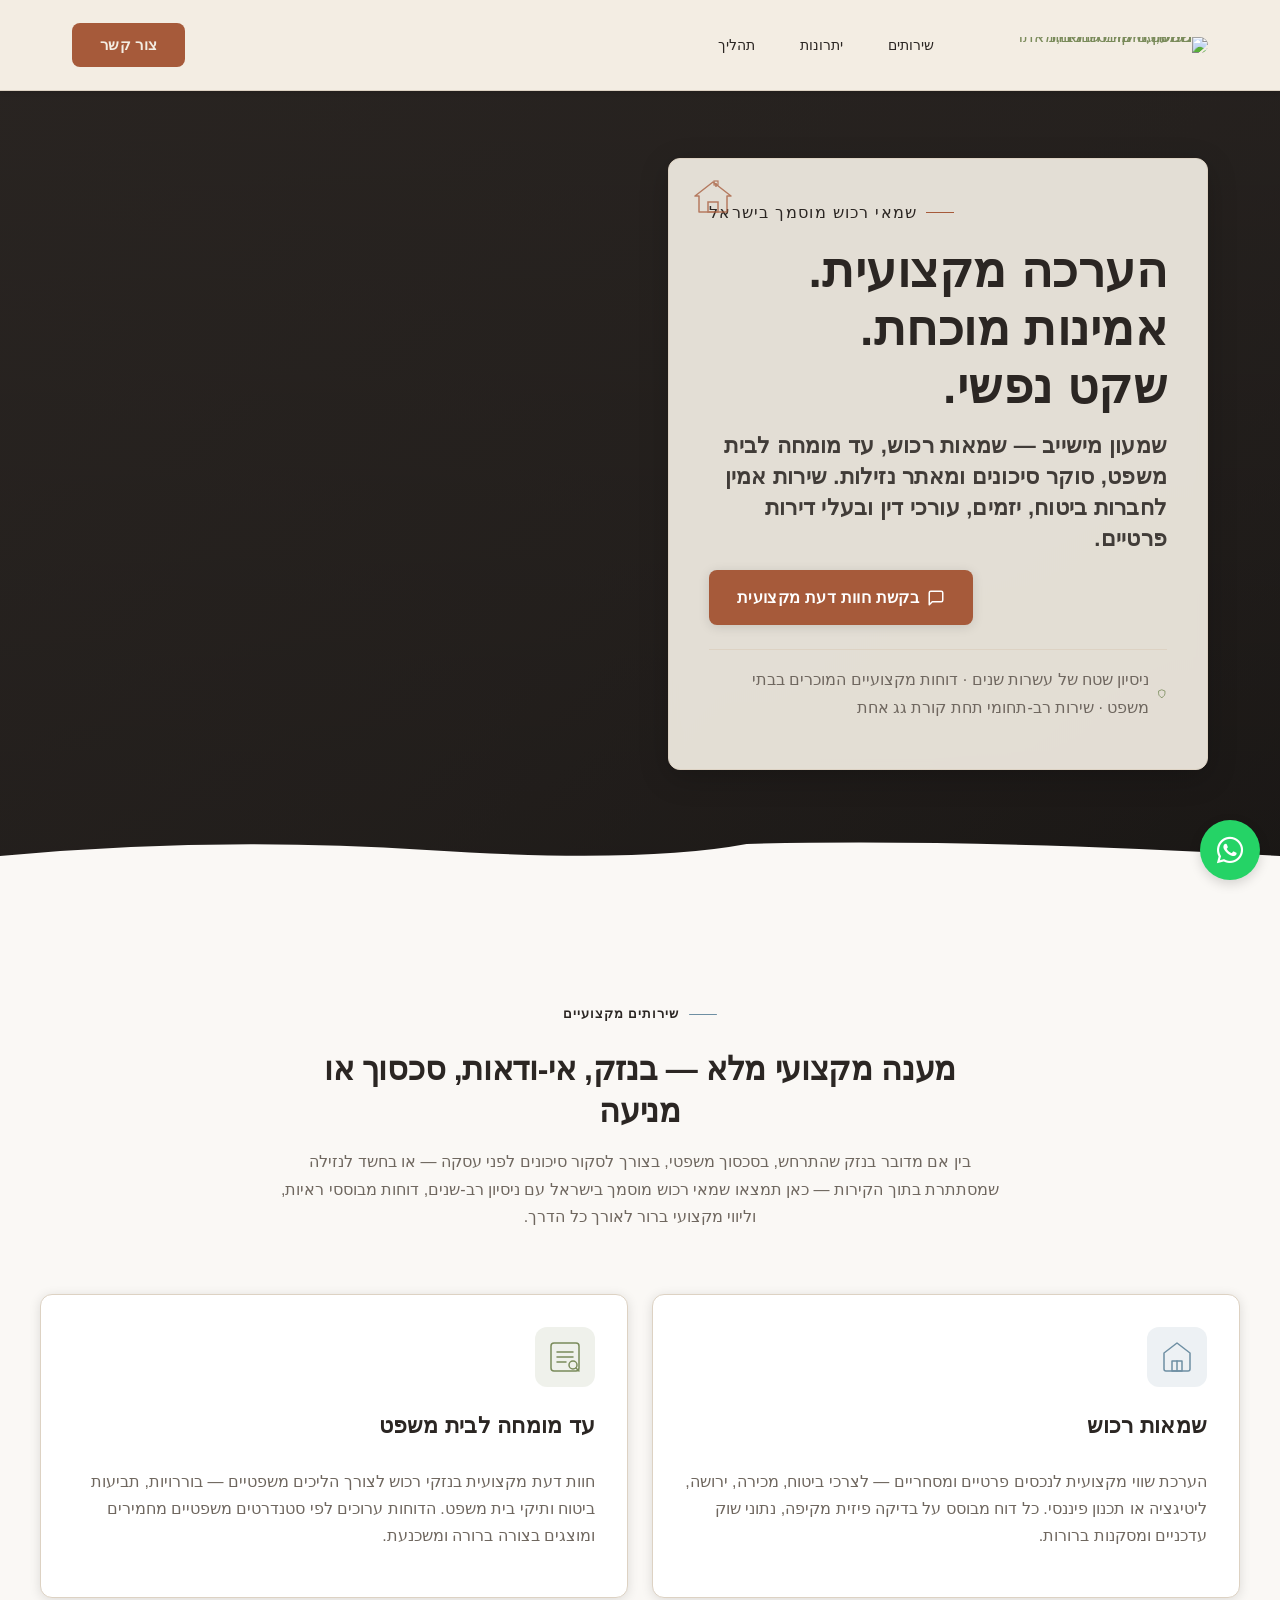
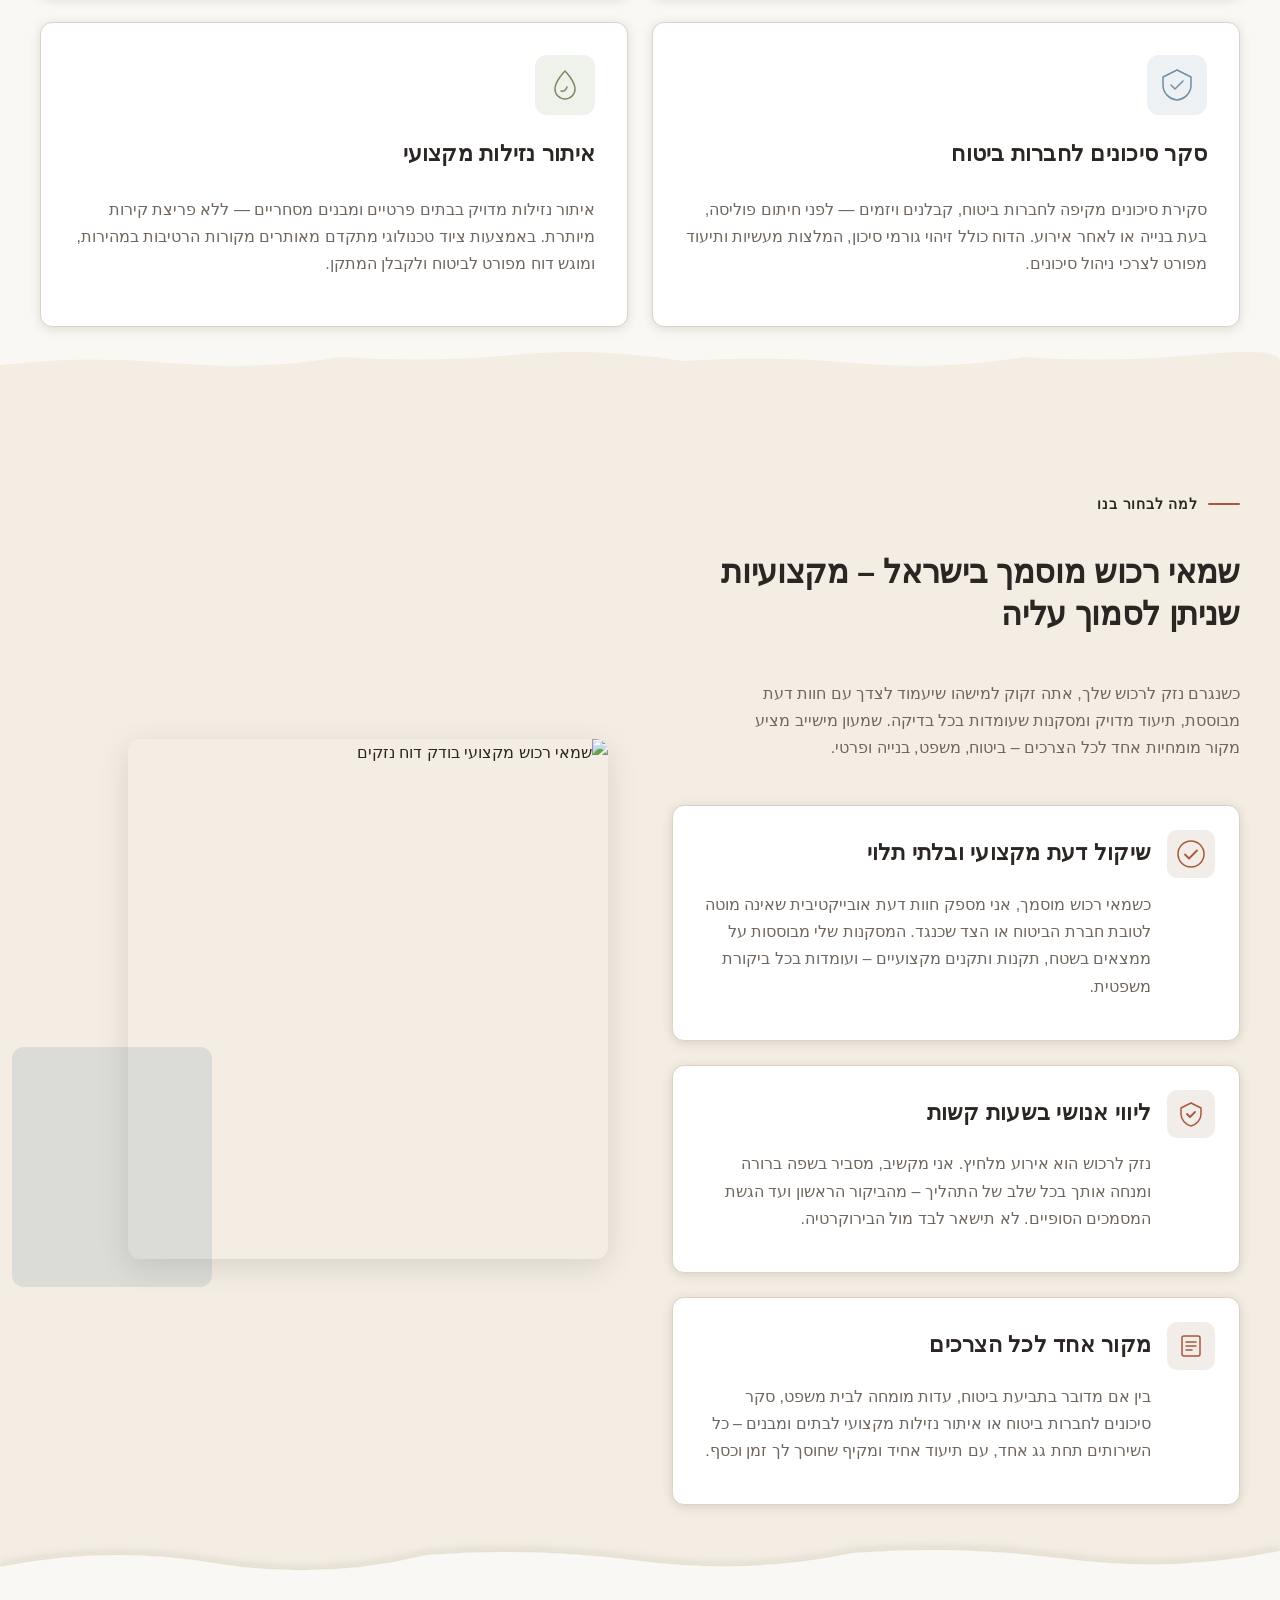
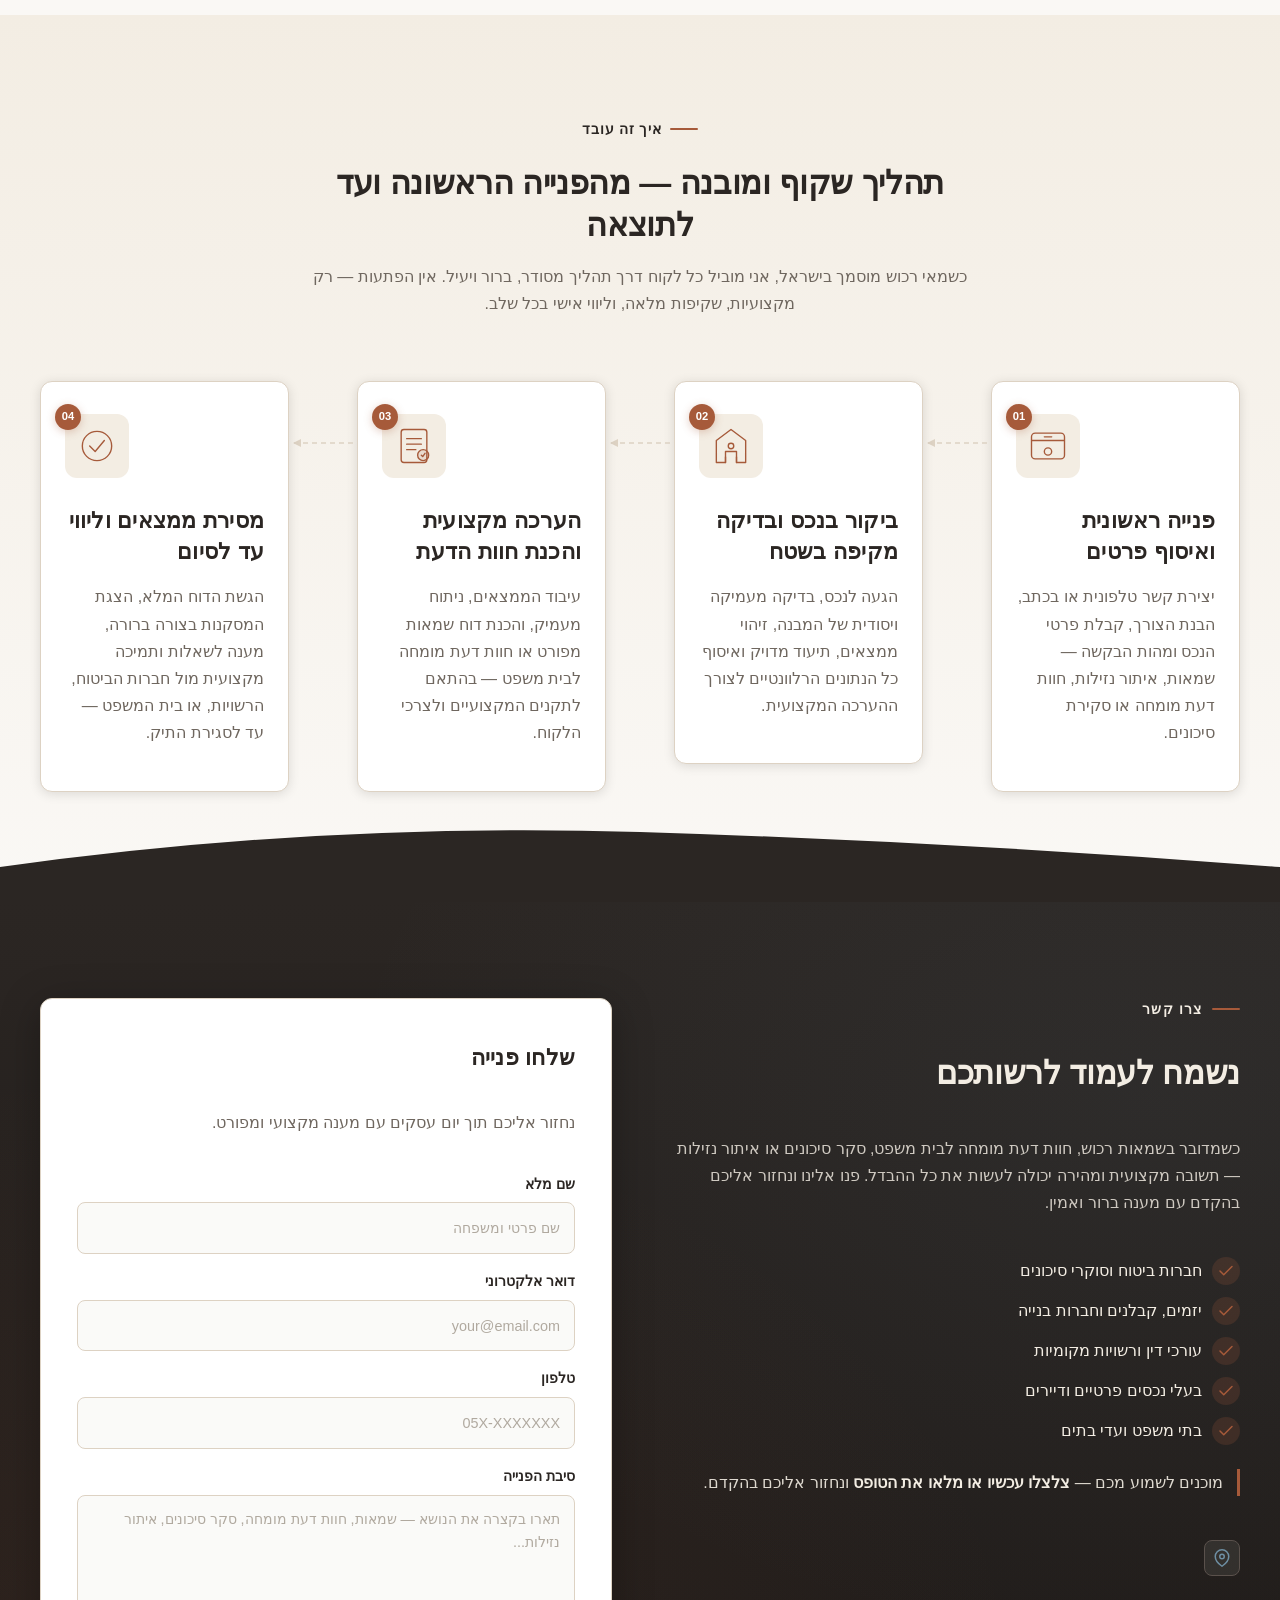
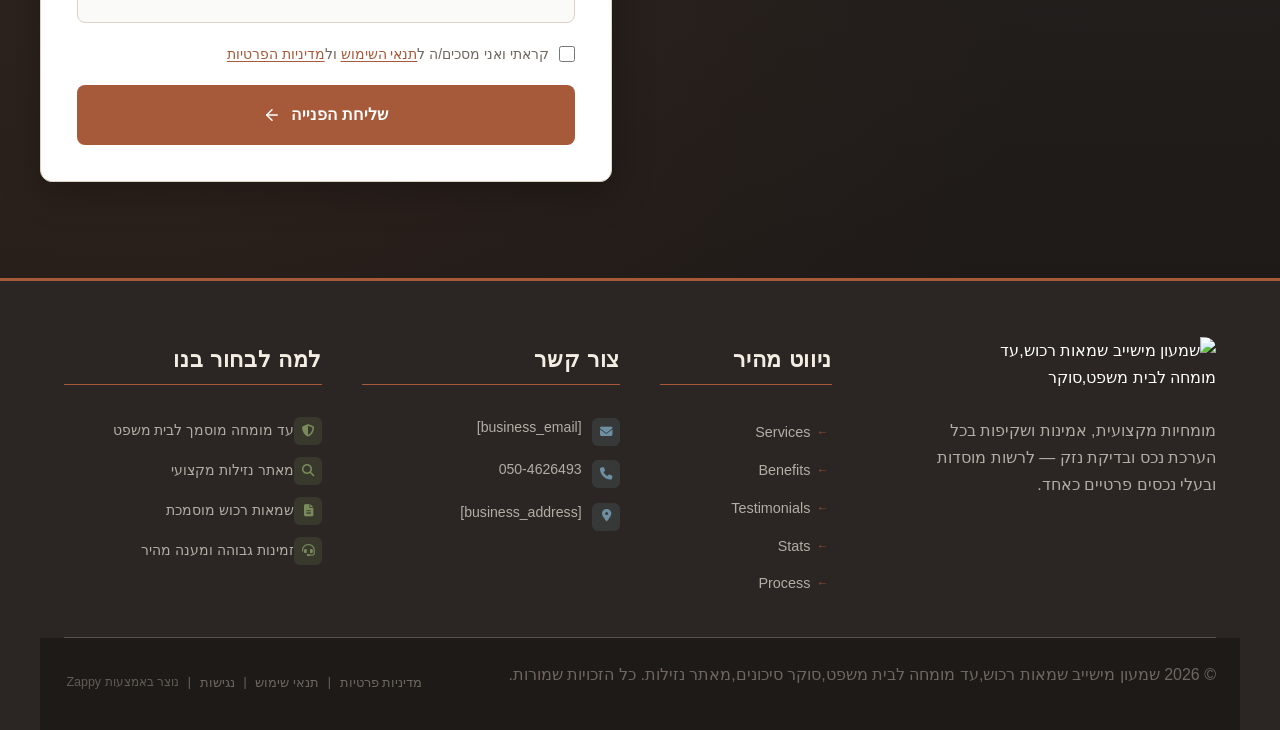
==== commit 88c8c538: "Background sync: Progressive GitHub Sync" ====
--- a/public/index.html
+++ b/public/index.html
@@ -1 +1 @@
-<!doctype html><html dir="rtl" lang="he"><head><meta charset="UTF-8"><meta content="width=device-width,initial-scale=1" name="viewport"><meta content="index, follow" name="robots"><title>שמאי רכוש מוסמך בישראל — שמעון מישייב שמאות רכוש,עד מומחה לב</title><meta content="אני מעוניין להקים אתר עם דף נחיתה בבקשה" name="description"><meta content="שמאי רכוש מוסמך בישראל, עד מומחה לבית משפט נזקי רכוש, מאתר נזילות מקצועי לבתים ומבנים, סוקר סיכונים לחברות ביטוח" name="keywords"><link href="/assets/favicon.ico" rel="icon" type="image/x-icon"><link href="/assets/favicon-16x16.png" rel="icon" type="image/png" sizes="16x16"><link href="/assets/favicon-32x32.png" rel="icon" type="image/png" sizes="32x32"><link href="/assets/favicon-48x48.png" rel="icon" type="image/png" sizes="48x48"><link href="/assets/favicon-192x192.png" rel="icon" type="image/png" sizes="192x192"><link href="/assets/favicon-512x512.png" rel="icon" type="image/png" sizes="512x512"><link href="/assets/apple-touch-icon.png" rel="apple-touch-icon"><script>!function(){"use strict";var t="92c735e1-b9e3-4524-90cc-de8fb5a4987f",e="https://api.zappy5.com/api/analytics/track",a=18e5,n=2592e6,o=!0,i=!0,r=!0;var s=function(){var e="zappy_visitor_"+t,a=null;try{if(a=localStorage.getItem(e)){var o=JSON.parse(a),i=Date.now();if(i-o.created<n)return o.lastSeen=i,localStorage.setItem(e,JSON.stringify(o)),o.id}}catch(t){console.warn("Zappy Analytics: LocalStorage not available")}var r="zv_"+Date.now()+"_"+Math.random().toString(36).substr(2,9);try{localStorage.setItem(e,JSON.stringify({id:r,created:Date.now(),lastSeen:Date.now()}))}catch(t){}return r}(),c=function(){var e="zappy_session_"+t,n=null;try{if(n=sessionStorage.getItem(e)){var o=JSON.parse(n),i=Date.now();if(i-o.timestamp<a)return o.timestamp=i,sessionStorage.setItem(e,JSON.stringify(o)),o.id}}catch(t){console.warn("Zappy Analytics: SessionStorage not available")}var r="zs_"+Date.now()+"_"+Math.random().toString(36).substr(2,9);try{sessionStorage.setItem(e,JSON.stringify({id:r,timestamp:Date.now()}))}catch(t){}return r}();function l(a,n){n=n||{};var o={website_id:t,event_type:a,page_path:window.location.pathname,referrer:document.referrer||"direct",visitor_id:s,session_id:c,metadata:n};if(navigator.sendBeacon){var i=new Blob([JSON.stringify(o)],{type:"application/json"});navigator.sendBeacon(e,i)}else fetch(e,{method:"POST",headers:{"Content-Type":"application/json"},body:JSON.stringify(o),keepalive:!0}).catch(function(t){console.warn("Zappy Analytics: Failed to track event",t)})}o&&l("pageview",{title:document.title,url:window.location.href}),i&&document.addEventListener("click",function(t){var e=t.target;if("BUTTON"===e.tagName||e.closest("button")){var a="BUTTON"===e.tagName?e:e.closest("button");l("click",{element:"button",text:a.textContent.trim().substring(0,100),id:a.id||null,class:a.className||null})}else if("A"===e.tagName||e.closest("a")){var n="A"===e.tagName?e:e.closest("a");l("navigation",{element:"link",text:n.textContent.trim().substring(0,100),href:n.href,external:n.hostname!==window.location.hostname})}},!0),r&&document.addEventListener("submit",function(t){var e=t.target;l("form_submit",{form_id:e.id||null,form_name:e.name||null,form_action:e.action||null,form_method:e.method||"GET"})},!0);var d=Date.now();window.addEventListener("beforeunload",function(){l("page_unload",{time_on_page:Math.floor((Date.now()-d)/1e3),page_path:window.location.pathname})}),window.zappyAnalytics={track:l,getVisitorId:function(){return s},getSessionId:function(){return c}}}()</script><meta content="שמאי רכוש מוסמך בישראל — שמעון מישייב שמאות רכוש,עד מומחה לב" property="og:title"><meta content="אני מעוניין להקים אתר עם דף נחיתה בבקשה" property="og:description"><meta content="summary_large_image" name="twitter:card"><meta content="שמאי רכוש מוסמך בישראל — שמעון מישייב שמאות רכוש,עד מומחה לב" name="twitter:title"><meta content="אני מעוניין להקים אתר עם דף נחיתה בבקשה" name="twitter:description"><meta content="website" property="og:type"><meta content="he_IL" property="og:locale"><link href="https://cdnjs.cloudflare.com/ajax/libs/font-awesome/6.4.0/css/all.min.css" rel="stylesheet"><style>.skip-link{position:absolute;top:0;left:0;transform:translateY(-200%);padding:12px 18px;background:var(--bg-dark,#1a1a1a);color:var(--text-light,#fff);font-weight:600;border-radius:0 0 8px 0;z-index:10000}.skip-link:focus{transform:none;outline:2px solid var(--ring,#fff);outline-offset:2px}:focus-visible{outline:2px solid var(--ring,currentColor);outline-offset:3px}</style><link href="/assets/favicon.ico" rel="icon" type="image/x-icon"><link href="/assets/favicon-16x16.png" rel="icon" type="image/png" sizes="16x16"><link href="/assets/favicon-32x32.png" rel="icon" type="image/png" sizes="32x32"><link href="/assets/favicon-48x48.png" rel="icon" type="image/png" sizes="48x48"><link href="/assets/favicon-192x192.png" rel="icon" type="image/png" sizes="192x192"><link href="/assets/favicon-512x512.png" rel="icon" type="image/png" sizes="512x512"><link href="/assets/apple-touch-icon.png" rel="apple-touch-icon"><link href="https://cdn.jsdelivr.net/npm/vanilla-cookieconsent@3/dist/cookieconsent.css" rel="stylesheet"><script src="https://cdn.jsdelivr.net/npm/vanilla-cookieconsent@3/dist/cookieconsent.umd.js"></script><script src="https://cdn.jsdelivr.net/gh/mickidum/acc_toolbar/acctoolbar/acctoolbar.min.js"></script><link href="/styles.css" rel="stylesheet"><script>window.ZAPPY_WEBSITE_ID="92c735e1-b9e3-4524-90cc-de8fb5a4987f",window.ZAPPY_API_BASE="https://api.zappy5.com"</script><style id="zappy-dropdown-submenu-styles">#navMenu li:has(.sub-menu),.nav-menu li:has(.sub-menu),.navbar li:has(.sub-menu),nav li:has(.sub-menu){position:relative}#navMenu .sub-menu,.nav-menu .sub-menu,.navbar .sub-menu,nav .sub-menu{display:block!important;position:absolute!important;top:100%;left:0;min-width:220px;background:#fff;border-radius:8px;box-shadow:0 8px 25px rgba(0,0,0,.15);padding:8px 0;opacity:0;visibility:hidden;transform:translateY(10px);transition:all .3s ease;z-index:1000;list-style:none;pointer-events:none}#navMenu li:hover>.sub-menu,.nav-menu li:hover>.sub-menu,.navbar li:hover>.sub-menu,nav li:hover>.sub-menu{opacity:1!important;visibility:visible!important;transform:translateY(0)!important;pointer-events:auto!important}.sub-menu li{list-style:none;margin:0;padding:0}.sub-menu a{display:block!important;padding:10px 16px!important;color:var(--text-dark,#333)!important;font-weight:500;text-decoration:none;white-space:nowrap;transition:background-color .2s}.sub-menu .zappy-nav-child>a{padding-left:28px!important;font-size:.9em!important;opacity:.85!important}[dir=rtl] .sub-menu .zappy-nav-child>a,html[lang=ar] .sub-menu .zappy-nav-child>a,html[lang=he] .sub-menu .zappy-nav-child>a{padding-left:10px!important;padding-right:28px!important}.sub-menu .zappy-nav-parent>a{font-weight:600!important}.sub-menu a:hover{background-color:#f5f5f5}[dir=rtl] .nav-menu .sub-menu,[dir=rtl] .navbar .sub-menu,[dir=rtl] nav .sub-menu,html[lang=ar] .nav-menu .sub-menu,html[lang=ar] .navbar .sub-menu,html[lang=ar] nav .sub-menu,html[lang=he] .nav-menu .sub-menu,html[lang=he] .navbar .sub-menu,html[lang=he] nav .sub-menu{left:auto!important;right:0!important}.sub-menu:empty,.sub-menu:not(:has(li)):not(:has(> a)),.sub-menu:not(:has(li:not(.zappy-hidden-menu-item))):not(:has(> a)){display:none!important;opacity:0!important;visibility:hidden!important;pointer-events:none!important}li:has(.menu-group-title):hover>.sub-menu{opacity:1!important;visibility:visible!important;transform:translateY(0)!important;pointer-events:auto!important}#navMenu>li>.menu-group-title,.nav-menu>li>.menu-group-title{display:inline-block;padding:.5rem 1rem;cursor:default;user-select:none}@media (max-width:768px){#navMenu .sub-menu,.nav-menu .sub-menu,.navbar .sub-menu,nav .sub-menu{position:static!important;transform:none!important;box-shadow:none!important;background:0 0!important;max-height:0;overflow:hidden;opacity:0;visibility:hidden;transition:max-height .3s ease,opacity .3s ease;padding:0!important;border-radius:0!important}#navMenu .sub-menu.mobile-expanded,.nav-menu .sub-menu.mobile-expanded,.navbar .sub-menu.mobile-expanded{max-height:none!important;overflow-y:visible!important;opacity:1!important;visibility:visible!important;padding:8px 0 8px 16px!important}[dir=rtl] .sub-menu.mobile-expanded,html[lang=he] .sub-menu.mobile-expanded{padding:8px 16px 8px 0!important}#navMenu li:hover>.sub-menu,.nav-menu li:hover>.sub-menu,.navbar li:hover>.sub-menu,nav li:hover>.sub-menu{opacity:0;visibility:hidden;pointer-events:none}#navMenu li>.sub-menu.mobile-expanded,.nav-menu li>.sub-menu.mobile-expanded,.navbar li>.sub-menu.mobile-expanded,nav li>.sub-menu.mobile-expanded{opacity:1!important;visibility:visible!important;pointer-events:auto!important}#navMenu li:has(.sub-menu),.nav-menu li:has(.sub-menu),.navbar li:has(.sub-menu),nav li:has(.sub-menu){display:flex!important;flex-wrap:wrap!important;align-items:center!important;position:relative!important;min-height:44px!important}#navMenu li:has(.sub-menu)>a,.nav-menu li:has(.sub-menu)>a,.navbar li:has(.sub-menu)>a,nav li:has(.sub-menu)>a{flex:1!important;min-width:0!important}#navMenu li:has(.sub-menu)>.menu-group-title,.nav-menu li:has(.sub-menu)>.menu-group-title,.navbar li:has(.sub-menu)>.menu-group-title,nav li:has(.sub-menu)>.menu-group-title{flex:1!important;min-width:0!important;padding:0!important;line-height:inherit!important}#navMenu li:has(.sub-menu)>.sub-menu,.nav-menu li:has(.sub-menu)>.sub-menu,.navbar li:has(.sub-menu)>.sub-menu,nav li:has(.sub-menu)>.sub-menu{flex-basis:100%!important;width:100%!important}#navMenu li:has(.sub-menu)>a [class*=arrow],#navMenu li:has(.sub-menu)>a [class*=chevron],.nav-menu li:has(.sub-menu)>a .fa-angle-down,.nav-menu li:has(.sub-menu)>a .fa-chevron-down,.nav-menu li:has(.sub-menu)>a [class*=arrow],.nav-menu li:has(.sub-menu)>a [class*=chevron],nav li:has(.sub-menu)>a [class*=arrow],nav li:has(.sub-menu)>a [class*=chevron]{display:none!important;visibility:hidden!important}.mobile-submenu-toggle{display:flex!important;align-items:center!important;justify-content:center!important;width:44px!important;height:auto!important;background:0 0!important;border:none!important;cursor:pointer!important;color:var(--text-dark)!important;position:static!important;flex-shrink:0!important;align-self:stretch!important;z-index:2!important;padding:0!important;margin:0!important}.mobile-submenu-toggle::after{content:''!important;width:0!important;height:0!important;border-left:6px solid transparent!important;border-right:6px solid transparent!important;border-top:7px solid currentColor!important;transition:transform .3s ease!important}.mobile-submenu-toggle.expanded::after{transform:rotate(180deg)!important}.sub-menu a{padding:10px 0!important;display:block!important;color:var(--text-dark)!important;white-space:normal!important}.sub-menu .zappy-nav-child>a{padding-left:28px!important;font-size:.9em!important;opacity:.85!important}[dir=rtl] .sub-menu .zappy-nav-child>a,html[lang=ar] .sub-menu .zappy-nav-child>a,html[lang=he] .sub-menu .zappy-nav-child>a{padding-left:0!important;padding-right:28px!important}.sub-menu .zappy-nav-parent>a{font-weight:600!important}#navMenu.active,.nav-menu.active{max-width:100vw!important;overflow-x:hidden!important;box-sizing:border-box!important}.navbar .sub-menu li a,.zappy-products-dropdown .sub-menu a,nav.navbar .sub-menu li a{color:var(--text-dark)!important}}@media (min-width:769px){.mobile-submenu-toggle{display:none!important}}</style><style id="zappy-widget-visibility">html[dir=rtl] .whatsapp-float{right:20px!important;left:auto!important}html:not([dir]) .whatsapp-float,html[dir=ltr] .whatsapp-float{left:20px!important;right:auto!important}html[dir=rtl] #mic-access-tool-general-button,html[dir=rtl] #mic-init-access-tool #mic-access-tool-general-button,html[dir=rtl] #mic-init-access-tool .mic-access-tool-general-button,html[dir=rtl] ._access-icon,html[dir=rtl] .mic-access-tool-general-button{left:20px!important;right:auto!important}html:not([dir]) #mic-access-tool-general-button,html:not([dir]) #mic-init-access-tool #mic-access-tool-general-button,html:not([dir]) #mic-init-access-tool .mic-access-tool-general-button,html:not([dir]) ._access-icon,html:not([dir]) .mic-access-tool-general-button,html[dir=ltr] #mic-access-tool-general-button,html[dir=ltr] #mic-init-access-tool #mic-access-tool-general-button,html[dir=ltr] #mic-init-access-tool .mic-access-tool-general-button,html[dir=ltr] ._access-icon,html[dir=ltr] .mic-access-tool-general-button{right:20px!important;left:auto!important}@media (max-width:768px){.whatsapp-float{display:flex!important}}@media (min-width:769px){.whatsapp-float{display:flex!important}}@media (max-width:768px){#mic-access-tool-general-button,#mic-init-access-tool #mic-access-tool-general-button,#mic-init-access-tool .mic-access-tool-general-button,._access-icon,.mic-access-tool-general-button{display:flex!important;visibility:visible!important;opacity:1!important;pointer-events:auto!important}#mic-access-tool-box.opened-mic-access-tool,#mic-init-access-tool #mic-access-tool-box.opened-mic-access-tool,.mic-access-tool-box.opened-mic-access-tool{visibility:visible!important;opacity:1!important;pointer-events:auto!important}}@media (min-width:769px){#mic-access-tool-general-button,#mic-init-access-tool #mic-access-tool-general-button,#mic-init-access-tool .mic-access-tool-general-button,._access-icon,.mic-access-tool-general-button{display:flex!important;visibility:visible!important;opacity:1!important;pointer-events:auto!important}#mic-access-tool-box.opened-mic-access-tool,#mic-init-access-tool #mic-access-tool-box.opened-mic-access-tool,.mic-access-tool-box.opened-mic-access-tool{visibility:visible!important;opacity:1!important;pointer-events:auto!important}}</style></head><body><a href="#main" class="skip-link">דלג לתוכן הראשי</a><nav class="navbar" dir="rtl"><button class="mobile-toggle" aria-label="Menu" id="mobileToggle"><svg viewBox="0 0 24 24" fill="none" height="24" width="24" class="hamburger-icon"><path d="M3 12h18M3 6h18M3 18h18" stroke="currentColor" stroke-width="2" stroke-linecap="round"></path></svg> <svg viewBox="0 0 24 24" fill="none" height="24" width="24" style="display:none" class="close-icon"><path d="M18 6L6 18M6 6l12 12" stroke="currentColor" stroke-width="2" stroke-linecap="round"></path></svg></button> <button class="phone-header-btn" aria-label="Call" data-phone="[business_phone]"><svg viewBox="0 0 24 24" fill="currentColor" height="20" width="20"><path d="M22 16.92v3a2 2 0 0 1-2.18 2 19.79 19.79 0 0 1-8.63-3.07 19.5 19.5 0 0 1-6-6 19.79 19.79 0 0 1-3.07-8.67A2 2 0 0 1 4.11 2h3a2 2 0 0 1 2 1.72 12.84 12.84 0 0 0 .7 2.81 2 2 0 0 1-.45 2.11L8.09 9.91a16 16 0 0 0 6 6l1.27-1.27a2 2 0 0 1 2.11-.45 12.84 12.84 0 0 0 2.81.7A2 2 0 0 1 22 16.92z"></path></svg></button><div class="nav-container"><div class="nav-right-group"><div class="nav-brand"><a href="/" class="logo-link"><img alt="שמעון מישייב שמאות רכוש,עד מומחה לבית משפט,סוקר סיכונים,מאתר נזילות" src="/assets/site-----image-1.webp" class="logo"></a></div><ul class="nav-menu" id="navMenu"><li><a href="#services">שירותים</a></li><li><a href="#benefits">יתרונות</a></li><li><a href="#process">תהליך</a></li></ul></div><div class="nav-cta-container"><a href="#contact" class="nav-cta-btn">צור קשר</a></div></div></nav><script>window.addEventListener("load",function(){const e=document.querySelector(".navbar, nav, header");if(!e)return void console.log("[Navbar] Navbar element not found");let t=document.getElementById("mobileToggle")||document.querySelector(".mobile-toggle")||document.querySelector(".hamburger")||document.querySelector(".hamburger-menu")||document.querySelector(".menu-toggle")||document.querySelector(".burger-menu")||document.querySelector('[aria-label="Menu"]')||document.querySelector('[aria-label="תפריט"]');const n=document.querySelector(".phone-header-btn"),o=window.getComputedStyle(e);let r=o.backgroundColor;if(console.log("[Navbar] Initial navbar background:",r),"transparent"===r||"rgba(0, 0, 0, 0)"===r||r.startsWith("rgba")&&r.includes(", 0)")){const e=o.backgroundImage;if(e&&"none"!==e)console.log("[Navbar] Navbar has background image/gradient, using dark text"),r="rgb(240, 240, 240)";else{const e=window.getComputedStyle(document.body).backgroundColor;console.log("[Navbar] Navbar transparent, using body background:",e),r=e}}const a=r.match(/\d+/g);if(a&&a.length>=3){const e=(.299*parseInt(a[0])+.587*parseInt(a[1])+.114*parseInt(a[2]))/255;console.log("[Navbar] Mobile button colors preserved from Claude CSS (luminance:",e.toFixed(2)+")");const o=document.createElement("style");o.id="zappy-mobile-nav-fix";document.documentElement.lang;document.documentElement.dir,o.textContent='\n        /* Hide mobile buttons on desktop, show only on mobile */\n        @media (min-width: 769px) {\n          .mobile-toggle,\n          .phone-header-btn {\n            display: none !important;\n          }\n        }\n        \n        /* Show and position mobile buttons correctly on mobile */\n        @media (max-width: 768px) {\n          .navbar,\n          nav.navbar {\n            min-height: 70px !important;\n          }\n\n          .mobile-toggle,\n          .phone-header-btn {\n            position: absolute !important;\n            top: 0 !important;\n            bottom: 0 !important;\n            margin-top: auto !important;\n            margin-bottom: auto !important;\n            transform: none !important;\n            z-index: 1001 !important;\n            display: flex !important;\n            align-items: center !important;\n            justify-content: center !important;\n            width: 36px !important;\n            height: 36px !important;\n            border-radius: 50% !important;\n            border: none !important;\n            cursor: pointer !important;\n            padding: 6px !important;\n            background: none !important;\n            color: var(--nav-text, var(--text-dark)) !important;\n            touch-action: manipulation !important;\n            -webkit-tap-highlight-color: transparent !important;\n          }\n\n          html[data-zappy-site-type="ecommerce"] .phone-header-btn,\n          body[data-zappy-site-type="ecommerce"] .phone-header-btn,\n          html[data-zappy-site-type="ecommerce"] header .phone-header-btn,\n          html[data-zappy-site-type="ecommerce"] nav .phone-header-btn {\n            display: none !important;\n            visibility: hidden !important;\n            width: 0 !important;\n            height: 0 !important;\n            min-width: 0 !important;\n            overflow: hidden !important;\n          }\n          \n          /* LTR positioning (default): hamburger LEFT, phone RIGHT */\n          html:not([dir="rtl"]):not([lang="he"]):not([lang="ar"]) .mobile-toggle,\n          html[dir="ltr"] .mobile-toggle {\n            left: 12px !important;\n            right: auto !important;\n          }\n          html:not([dir="rtl"]):not([lang="he"]):not([lang="ar"]) .phone-header-btn,\n          html[dir="ltr"] .phone-header-btn {\n            right: 12px !important;\n            left: auto !important;\n          }\n          \n          /* RTL positioning: hamburger RIGHT, phone LEFT */\n          html[dir="rtl"] .mobile-toggle,\n          html[lang="he"] .mobile-toggle,\n          html[lang="ar"] .mobile-toggle {\n            right: 12px !important;\n            left: auto !important;\n          }\n          html[dir="rtl"] .phone-header-btn,\n          html[lang="he"] .phone-header-btn,\n          html[lang="ar"] .phone-header-btn {\n            left: 12px !important;\n            right: auto !important;\n          }\n          \n          /* CRITICAL: Ensure nav-container has min-height on mobile */\n          /* All children are positioned absolutely/fixed on mobile, so height:auto collapses to 0 */\n          .nav-container {\n            min-height: 70px !important;\n            position: relative !important;\n          }\n          \n          /* Ensure SVG icons are properly sized and inherit color */\n          .mobile-toggle svg,\n          .phone-header-btn svg {\n            width: 24px !important;\n            height: 24px !important;\n            /* Don\'t force display - let JavaScript control hamburger/close toggle */\n          }\n          \n          /* Reset nav-cta-container on mobile - remove desktop box-shadow/padding */\n          /* that creates a visible ghost box when CTA button is hidden */\n          .nav-cta-container {\n            box-shadow: none !important;\n            padding: 0 !important;\n          }\n          \n          /* Hide nav-cta-container entirely on mobile when there\'s no lang-switcher */\n          /* (only the CTA button is inside, and it\'s hidden on mobile) */\n          .nav-cta-container:not(:has(.lang-switcher)) {\n            display: none !important;\n          }\n          \n          /* CRITICAL: Prevent hero image fade gradient from bleeding over headline text */\n          /* The .image-fade-gradient has bottom: -30px (extends below parent) */\n          /* On mobile stacked layout, this overlaps the h1 text below the image */\n          .hero-image-column {\n            overflow: hidden !important;\n          }\n          .image-fade-gradient {\n            bottom: 0 !important;\n          }\n          \n          /* Hide desktop language switcher on mobile - hamburger menu handles it */\n          /* High specificity to override stored CSS */\n          .lang-switcher,\n          .nav-cta-container .lang-switcher,\n          .nav-container .lang-switcher,\n          .navbar .lang-switcher,\n          .navbar .nav-cta-container .lang-switcher {\n            display: none !important;\n          }\n        }\n      ';const r=document.getElementById("zappy-mobile-nav-fix");r&&r.remove(),document.head.appendChild(o),console.log("[Navbar] Critical CSS injected for mobile nav positioning");const i=window.innerWidth<=768;if(t){const e=t.querySelector(".hamburger-icon"),n=t.querySelector(".close-icon");e&&(e.style.setProperty("width","24px","important"),e.style.setProperty("height","24px","important"),e.style.setProperty("display","block","important")),n&&(n.style.setProperty("width","24px","important"),n.style.setProperty("height","24px","important"),n.style.setProperty("display","none","important")),i?(t.style.setProperty("position","absolute","important"),t.style.setProperty("top","0","important"),t.style.setProperty("bottom","0","important"),t.style.setProperty("margin-top","auto","important"),t.style.setProperty("margin-bottom","auto","important"),t.style.setProperty("transform","none","important"),t.style.setProperty("z-index","1001","important"),t.style.removeProperty("left"),t.style.removeProperty("right"),console.log("[Navbar] Mobile toggle positioning applied (mobile viewport)")):(t.style.removeProperty("position"),t.style.removeProperty("top"),t.style.removeProperty("transform"),t.style.removeProperty("z-index"),t.style.removeProperty("left"),t.style.removeProperty("right"),console.log("[Navbar] Desktop viewport - cleared mobile toggle inline positioning"))}if(n){const e=n.querySelector("svg");e&&(e.style.width="24px",e.style.height="24px",e.setAttribute("width","24"),e.setAttribute("height","24")),i?(n.style.setProperty("position","absolute","important"),n.style.setProperty("top","0","important"),n.style.setProperty("bottom","0","important"),n.style.setProperty("margin-top","auto","important"),n.style.setProperty("margin-bottom","auto","important"),n.style.setProperty("transform","none","important"),n.style.setProperty("z-index","1001","important"),n.style.removeProperty("left"),n.style.removeProperty("right"),console.log("[Navbar] Phone button positioning applied (mobile viewport)")):(n.style.removeProperty("position"),n.style.removeProperty("top"),n.style.removeProperty("transform"),n.style.removeProperty("z-index"),n.style.removeProperty("left"),n.style.removeProperty("right"),console.log("[Navbar] Desktop viewport - cleared phone button inline positioning"))}}else console.log("[Navbar] Could not parse background color:",r);t=document.getElementById("mobileToggle")||document.querySelector(".mobile-toggle")||document.querySelector(".hamburger")||document.querySelector(".hamburger-menu")||document.querySelector(".menu-toggle")||document.querySelector(".burger-menu")||document.querySelector('[aria-label="Menu"]')||document.querySelector('[aria-label="תפריט"]');const i=document.getElementById("navMenu")||document.querySelector(".nav-menu")||document.querySelector(".nav-links")||document.querySelector("nav ul:not(.submenu)");if(!t||!i)return void console.log("[Navbar] Mobile toggle or menu not found:",{toggle:!!t,menu:!!i});i.id||(i.id="navMenu"),console.log("[Navbar] Initializing mobile menu...");const l=t.cloneNode(!0);t.parentNode.replaceChild(l,t);var s=0;function p(e){var t=Date.now();t-s<300||(s=t,function(e){e.preventDefault(),e.stopPropagation();const t=l.querySelector(".hamburger-icon"),n=l.querySelector(".close-icon");i.classList.contains("active")?(i.classList.remove("active"),t&&t.style.setProperty("display","block","important"),n&&n.style.setProperty("display","none","important"),document.body.style.overflow="",console.log("[Navbar] Menu closed")):(i.classList.add("active"),t&&t.style.setProperty("display","none","important"),n&&n.style.setProperty("display","block","important"),document.body.style.overflow="hidden",console.log("[Navbar] Menu opened"))}(e))}l.addEventListener("click",p),l.addEventListener("touchend",p),i.querySelectorAll("a").forEach(function(e){e.addEventListener("click",function(){if("#"===this.getAttribute("href"))return;const e=l.querySelector(".hamburger-icon"),t=l.querySelector(".close-icon");i.classList.remove("active"),e&&e.style.setProperty("display","block","important"),t&&t.style.setProperty("display","none","important"),document.body.style.overflow="",console.log("[Navbar] Menu closed (link clicked)")})});var m=i.querySelectorAll(".dropdown-toggle");m.forEach(function(e){e.addEventListener("click",function(e){e.preventDefault(),e.stopPropagation();var t=this.closest(".nav-dropdown");t&&(t.parentNode.querySelectorAll(".nav-dropdown.open").forEach(function(e){e!==t&&e.classList.remove("open")}),t.classList.toggle("open"),console.log("[Navbar] Dropdown toggled:",t.classList.contains("open")?"open":"closed"))})}),document.addEventListener("click",function(e){e.target.closest(".nav-dropdown")||document.querySelectorAll(".nav-dropdown.open").forEach(function(e){e.classList.remove("open")})}),console.log("[Navbar] Dropdown handlers initialized for "+m.length+" dropdowns"),n&&n.addEventListener("click",function(){const e=document.querySelectorAll('a[href^="tel:"]'),t=e.length>0?e[0].getAttribute("href").replace("tel:",""):"[business_phone]";window.location.href="tel:"+t,console.log("[Navbar] Phone button clicked")}),console.log("[Navbar] Mobile menu initialized successfully")})</script><main id="main"><section class="index-hero-section" data-band-index="0" data-layout-spec="בית-hero" data-zappy-anim-delay="0s" data-zappy-anim-duration="0.7s" data-zappy-animate="slide-up" dir="rtl" id="hero" data-hero-type="fullscreen-scrim"><div class="index-hero-bg" aria-hidden="true"><img alt="שמאי רכוש מקצועי בודק נזקי רטיבות בדירה" src="/assets/site-index-hero-image-1.webp" data-context="A calm, professional property inspection scene in warm natural light. A middle-aged Israeli male surveyor in smart casual attire carefully examines moisture damage on an interior wall of a residential apartment. He holds a professional moisture meter device, with a clipboard nearby. The room has warm beige plaster walls, soft afternoon light coming through a window. The atmosphere is trustworthy and understated — not glossy or corporate. Realistic photography style, shallow depth of field, earthy tones." data-placeholder="index-hero-image-1" height="700" loading="eager" width="1200" data-hero-bg="true" fetchpriority="high"></div><div class="index-hero-scrim" aria-hidden="true"></div><div class="index-hero-container"><article class="index-hero-card"><svg viewBox="0 0 40 36" fill="none" height="36" width="40" xmlns="http://www.w3.org/2000/svg" aria-hidden="true" class="index-hero-motif" data-no-icon-edit="true"><path d="M20 3L2 17h4v16h28V17h4L20 3z" stroke="var(--primary)" stroke-width="1.5" stroke-linejoin="round" fill="none"></path><rect height="10" width="10" x="15" y="23" stroke="var(--primary)" stroke-width="1.5" fill="none"></rect><line x1="23" x2="23" y1="4" y2="8" stroke="var(--primary)" stroke-width="1.5"></line><rect height="4" width="4" x="21" y="2" stroke="var(--primary)" stroke-width="1.2" fill="none"></rect></svg><p class="index-hero-eyebrow">שמאי רכוש מוסמך בישראל</p><h1 class="index-hero-h1">הערכה מקצועית. אמינות מוכחת.<br>שקט נפשי.</h1><h3 class="index-hero-subtitle">שמעון מישייב — שמאות רכוש, עד מומחה לבית משפט, סוקר סיכונים ומאתר נזילות. שירות אמין לחברות ביטוח, יזמים, עורכי דין ובעלי דירות פרטיים.</h3><div class="index-hero-ctas"><a href="#contact" class="index-hero-btn-primary"><svg viewBox="0 0 24 24" fill="none" height="18" width="18" data-element-type="icon" data-icon-type="svg" stroke="currentColor" stroke-linecap="round" stroke-linejoin="round" stroke-width="2" aria-hidden="true"><path d="M21 15a2 2 0 0 1-2 2H7l-4 4V5a2 2 0 0 1 2-2h14a2 2 0 0 1 2 2z"></path></svg> בקשת חוות דעת מקצועית</a></div><p class="index-hero-trust"><svg viewBox="0 0 24 24" fill="none" height="15" width="15" data-element-type="icon" data-icon-type="svg" stroke="var(--accent)" stroke-linecap="round" stroke-linejoin="round" stroke-width="2" aria-hidden="true"><path d="M12 22s8-4 8-10V5l-8-3-8 3v7c0 6 8 10 8 10z"></path></svg> ניסיון שטח של עשרות שנים · דוחות מקצועיים המוכרים בבתי משפט · שירות רב-תחומי תחת קורת גג אחת</p></article></div><div class="index-hero-divider-wrapper"><svg viewBox="0 0 1200 72" xmlns="http://www.w3.org/2000/svg" aria-hidden="true" data-no-icon-edit="true" preserveAspectRatio="none"><path d="M0,72 L0,28 Q200,8 400,22 T700,16 Q900,10 1200,28 L1200,72 Z" fill="#FAF8F5"></path></svg></div></section><section class="index-services-section" data-band-index="1" data-layout-spec="בית-services" data-zappy-anim-delay="0.1s" data-zappy-anim-duration="0.7s" data-zappy-animate="slide-up" dir="rtl" id="services"><div class="index-services-container"><div class="index-services-intro"><span class="index-services-label"><span class="index-services-label-dash" aria-hidden="true"></span> שירותים מקצועיים</span><h2 class="index-services-heading">מענה מקצועי מלא — בנזק, אי-ודאות, סכסוך או מניעה</h2><p class="index-services-subtext">בין אם מדובר בנזק שהתרחש, בסכסוך משפטי, בצורך לסקור סיכונים לפני עסקה — או בחשד לנזילה שמסתתרת בתוך הקירות — כאן תמצאו שמאי רכוש מוסמך בישראל עם ניסיון רב-שנים, דוחות מבוססי ראיות, וליווי מקצועי ברור לאורך כל הדרך.</p></div><div class="index-services-grid"><article class="index-services-card"><div class="index-services-icon-wrap index-services-icon-blue"><svg viewBox="0 0 36 36" fill="none" height="36" width="36" data-element-type="icon" data-icon-type="svg" stroke="currentColor" stroke-linecap="round" stroke-linejoin="round" stroke-width="1.5" aria-hidden="true" xmlns="http://www.w3.org/2000/svg"><path d="M5 14L18 4l13 10v16a2 2 0 01-2 2H7a2 2 0 01-2-2V14z"></path><rect height="10" width="10" x="13" y="22"></rect><line x1="18" x2="18" y1="22" y2="32"></line></svg></div><div class="index-services-card-content"><h3>שמאות רכוש</h3><p>הערכת שווי מקצועית לנכסים פרטיים ומסחריים — לצרכי ביטוח, מכירה, ירושה, ליטיגציה או תכנון פיננסי. כל דוח מבוסס על בדיקה פיזית מקיפה, נתוני שוק עדכניים ומסקנות ברורות.</p></div></article><article class="index-services-card"><div class="index-services-icon-wrap index-services-icon-olive"><svg viewBox="0 0 36 36" fill="none" height="36" width="36" data-element-type="icon" data-icon-type="svg" stroke="currentColor" stroke-linecap="round" stroke-linejoin="round" stroke-width="1.5" aria-hidden="true" xmlns="http://www.w3.org/2000/svg"><rect height="28" width="28" x="4" y="4" rx="3"></rect><line x1="10" x2="26" y1="13" y2="13"></line><line x1="10" x2="26" y1="18" y2="18"></line><line x1="10" x2="19" y1="23" y2="23"></line><circle cx="26" cy="26" r="4" fill="none"></circle><line x1="29" x2="32" y1="29" y2="32"></line></svg></div><div class="index-services-card-content"><h3>עד מומחה לבית משפט</h3><p>חוות דעת מקצועית בנזקי רכוש לצורך הליכים משפטיים — בוררויות, תביעות ביטוח ותיקי בית משפט. הדוחות ערוכים לפי סטנדרטים משפטיים מחמירים ומוצגים בצורה ברורה ומשכנעת.</p></div></article><article class="index-services-card"><div class="index-services-icon-wrap index-services-icon-blue"><svg viewBox="0 0 36 36" fill="none" height="36" width="36" data-element-type="icon" data-icon-type="svg" stroke="currentColor" stroke-linecap="round" stroke-linejoin="round" stroke-width="1.5" aria-hidden="true" xmlns="http://www.w3.org/2000/svg"><path d="M18 3L4 10v8c0 8 6 14 14 15 8-1 14-7 14-15v-8L18 3z"></path><polyline points="12,18 16,22 24,14"></polyline></svg></div><div class="index-services-card-content"><h3>סקר סיכונים לחברות ביטוח</h3><p>סקירת סיכונים מקיפה לחברות ביטוח, קבלנים ויזמים — לפני חיתום פוליסה, בעת בנייה או לאחר אירוע. הדוח כולל זיהוי גורמי סיכון, המלצות מעשיות ותיעוד מפורט לצרכי ניהול סיכונים.</p></div></article><article class="index-services-card"><div class="index-services-icon-wrap index-services-icon-olive"><svg viewBox="0 0 36 36" fill="none" height="36" width="36" data-element-type="icon" data-icon-type="svg" stroke="currentColor" stroke-linecap="round" stroke-linejoin="round" stroke-width="1.5" aria-hidden="true" xmlns="http://www.w3.org/2000/svg"><path d="M18 4C18 4 8 14 8 22a10 10 0 0020 0C28 14 18 4 18 4z"></path><path d="M14 24a5 5 0 006-4"></path></svg></div><div class="index-services-card-content"><h3>איתור נזילות מקצועי</h3><p>איתור נזילות מדויק בבתים פרטיים ומבנים מסחריים — ללא פריצת קירות מיותרת. באמצעות ציוד טכנולוגי מתקדם מאותרים מקורות הרטיבות במהירות, ומוגש דוח מפורט לביטוח ולקבלן המתקן.</p></div></article></div></div><div class="index-services-divider-wrapper"><svg viewBox="0 0 1200 70" xmlns="http://www.w3.org/2000/svg" aria-hidden="true" data-no-icon-edit="true" preserveAspectRatio="none"><path d="M0,70 L0,38 Q80,28 160,36 T320,30 Q400,36 480,28 T640,34 Q720,28 800,36 T960,30 Q1040,36 1120,28 T1200,34 L1200,70 Z" fill="#F3EDE3"></path></svg></div></section><section class="index-benefits-section" data-band-index="2" data-layout-spec="בית-benefits" data-zappy-anim-delay="0.2s" data-zappy-anim-duration="0.7s" data-zappy-animate="slide-up" dir="rtl" id="benefits"><div class="index-benefits-container"><div class="index-benefits-layout"><div class="index-benefits-content"><div class="index-benefits-label"><span class="index-benefits-label-dash" aria-hidden="true"></span> <span class="index-benefits-label-text">למה לבחור בנו</span></div><h2 class="index-benefits-heading">שמאי רכוש מוסמך בישראל – מקצועיות שניתן לסמוך עליה</h2><p class="index-benefits-intro">כשנגרם נזק לרכוש שלך, אתה זקוק למישהו שיעמוד לצדך עם חוות דעת מבוססת, תיעוד מדויק ומסקנות שעומדות בכל בדיקה. שמעון מישייב מציע מקור מומחיות אחד לכל הצרכים – ביטוח, משפט, בנייה ופרטי.</p><div class="index-benefits-list"><article class="index-benefit-item"><div class="index-benefit-icon-wrap" aria-hidden="true"><svg viewBox="0 0 28 28" fill="none" height="28" width="28" data-element-type="icon" data-icon-type="svg" xmlns="http://www.w3.org/2000/svg"><circle cx="14" cy="14" r="13" stroke="currentColor" stroke-width="1.5"></circle><path d="M8 14.5l4 4 8-8" stroke="currentColor" stroke-width="1.8" stroke-linecap="round" stroke-linejoin="round"></path></svg></div><div class="index-benefit-text"><h3>שיקול דעת מקצועי ובלתי תלוי</h3><p>כשמאי רכוש מוסמך, אני מספק חוות דעת אובייקטיבית שאינה מוטה לטובת חברת הביטוח או הצד שכנגד. המסקנות שלי מבוססות על ממצאים בשטח, תקנות ותקנים מקצועיים – ועומדות בכל ביקורת משפטית.</p></div></article><article class="index-benefit-item"><div class="index-benefit-icon-wrap" aria-hidden="true"><svg viewBox="0 0 28 28" fill="none" height="28" width="28" data-element-type="icon" data-icon-type="svg" xmlns="http://www.w3.org/2000/svg"><path d="M14 3L4 8v6c0 5.5 4.3 10.7 10 12 5.7-1.3 10-6.5 10-12V8L14 3z" stroke="currentColor" stroke-width="1.5" stroke-linejoin="round"></path><path d="M10 14l3 3 5-5" stroke="currentColor" stroke-width="1.8" stroke-linecap="round" stroke-linejoin="round"></path></svg></div><div class="index-benefit-text"><h3>ליווי אנושי בשעות קשות</h3><p>נזק לרכוש הוא אירוע מלחיץ. אני מקשיב, מסביר בשפה ברורה ומנחה אותך בכל שלב של התהליך – מהביקור הראשון ועד הגשת המסמכים הסופיים. לא תישאר לבד מול הבירוקרטיה.</p></div></article><article class="index-benefit-item"><div class="index-benefit-icon-wrap" aria-hidden="true"><svg viewBox="0 0 28 28" fill="none" height="28" width="28" data-element-type="icon" data-icon-type="svg" xmlns="http://www.w3.org/2000/svg"><rect height="20" width="18" x="5" y="4" stroke="currentColor" stroke-width="1.5" rx="2"></rect><path d="M9 10h10M9 14h10M9 18h6" stroke="currentColor" stroke-width="1.5" stroke-linecap="round"></path></svg></div><div class="index-benefit-text"><h3>מקור אחד לכל הצרכים</h3><p>בין אם מדובר בתביעת ביטוח, עדות מומחה לבית משפט, סקר סיכונים לחברות ביטוח או איתור נזילות מקצועי לבתים ומבנים – כל השירותים תחת גג אחד, עם תיעוד אחיד ומקיף שחוסך לך זמן וכסף.</p></div></article></div></div><div class="index-benefits-imagery"><div class="index-benefits-image-main"><img alt="שמאי רכוש מקצועי בודק דוח נזקים" src="/assets/site-index-benefits-image-1.webp" data-context="A professional male property appraiser in his 50s wearing smart casual attire, sitting at a desk reviewing a detailed property damage report with photographs and documents spread out. He looks calm, focused and trustworthy. Warm office lighting, neutral background, realistic and human atmosphere. No dramatic lighting, just professional and approachable." data-placeholder="index-benefits-image-1" height="680" loading="lazy" width="560" decoding="async"></div><div class="index-benefits-image-backplate" aria-hidden="true"></div></div></div></div><div class="index-benefits-divider-wrapper"><svg viewBox="0 0 1440 90" xmlns="http://www.w3.org/2000/svg" aria-hidden="true" data-no-icon-edit="true" preserveAspectRatio="none"><filter height="200%" id="benefits-shadow" width="110%" x="-5%" y="-40%"><feDropShadow dx="0" dy="-3" flood-color="rgba(43,38,35,0.10)" stdDeviation="4"></feDropShadow></filter><path d="M0,90 L0,42 Q120,20 240,38 T480,30 Q600,22 720,36 T960,28 Q1080,20 1200,34 T1440,26 L1440,90 Z" fill="#FAF8F5" filter="url(#benefits-shadow)"></path></svg></div></section><section class="index-process-section" data-band-index="5" data-layout-spec="בית-process" data-zappy-anim-delay="0.30000000000000004s" data-zappy-anim-duration="0.7s" data-zappy-animate="slide-up" dir="rtl" id="process"><div class="index-process-container"><div class="index-process-header"><span class="index-process-label"><span class="index-process-label-dash" aria-hidden="true"></span> איך זה עובד</span><h2 class="index-process-title">תהליך שקוף ומובנה — מהפנייה הראשונה ועד לתוצאה</h2><p class="index-process-intro">כשמאי רכוש מוסמך בישראל, אני מוביל כל לקוח דרך תהליך מסודר, ברור ויעיל. אין הפתעות — רק מקצועיות, שקיפות מלאה, וליווי אישי בכל שלב.</p></div><div class="index-process-steps"><article class="index-process-step"><div class="index-process-step-icon-wrap"><span class="index-process-step-number" aria-hidden="true">01</span> <svg viewBox="0 0 48 48" fill="none" height="44" width="44" data-element-type="icon" data-icon-type="svg" aria-hidden="true" xmlns="http://www.w3.org/2000/svg" class="index-process-step-icon"><rect height="28" width="36" x="6" y="10" stroke="currentColor" stroke-width="1.5" rx="4"></rect><path d="M6 18h36" stroke="currentColor" stroke-width="1.5"></path><circle cx="24" cy="30" r="4" stroke="currentColor" stroke-width="1.5"></circle><path d="M20 14h8" stroke="currentColor" stroke-width="1.5" stroke-linecap="round"></path></svg></div><div class="index-process-step-content"><h3 class="index-process-step-title">פנייה ראשונית ואיסוף פרטים</h3><p class="index-process-step-desc">יצירת קשר טלפונית או בכתב, הבנת הצורך, קבלת פרטי הנכס ומהות הבקשה — שמאות, איתור נזילות, חוות דעת מומחה או סקירת סיכונים.</p></div></article><div class="index-process-connector" aria-hidden="true"><svg viewBox="0 0 60 12" fill="none" height="12" width="60" xmlns="http://www.w3.org/2000/svg"><line x1="0" x2="60" y1="6" y2="6" stroke="currentColor" stroke-width="1.5" stroke-dasharray="5 4"></line><polygon fill="currentColor" points="60,6 52,2 52,10"></polygon></svg></div><article class="index-process-step"><div class="index-process-step-icon-wrap"><span class="index-process-step-number" aria-hidden="true">02</span> <svg viewBox="0 0 48 48" fill="none" height="44" width="44" data-element-type="icon" data-icon-type="svg" aria-hidden="true" xmlns="http://www.w3.org/2000/svg" class="index-process-step-icon"><path d="M24 6L8 18v24h10V30h12v12h10V18L24 6z" stroke="currentColor" stroke-width="1.5" stroke-linejoin="round"></path><circle cx="24" cy="24" r="3" stroke="currentColor" stroke-width="1.5"></circle><path d="M18 42V36" stroke="currentColor" stroke-width="1.5" stroke-linecap="round"></path><path d="M30 42V36" stroke="currentColor" stroke-width="1.5" stroke-linecap="round"></path></svg></div><div class="index-process-step-content"><h3 class="index-process-step-title">ביקור בנכס ובדיקה מקיפה בשטח</h3><p class="index-process-step-desc">הגעה לנכס, בדיקה מעמיקה ויסודית של המבנה, זיהוי ממצאים, תיעוד מדויק ואיסוף כל הנתונים הרלוונטיים לצורך ההערכה המקצועית.</p></div></article><div class="index-process-connector" aria-hidden="true"><svg viewBox="0 0 60 12" fill="none" height="12" width="60" xmlns="http://www.w3.org/2000/svg"><line x1="0" x2="60" y1="6" y2="6" stroke="currentColor" stroke-width="1.5" stroke-dasharray="5 4"></line><polygon fill="currentColor" points="60,6 52,2 52,10"></polygon></svg></div><article class="index-process-step"><div class="index-process-step-icon-wrap"><span class="index-process-step-number" aria-hidden="true">03</span> <svg viewBox="0 0 48 48" fill="none" height="44" width="44" data-element-type="icon" data-icon-type="svg" aria-hidden="true" xmlns="http://www.w3.org/2000/svg" class="index-process-step-icon"><rect height="36" width="28" x="10" y="6" stroke="currentColor" stroke-width="1.5" rx="3"></rect><path d="M16 16h16M16 22h16M16 28h10" stroke="currentColor" stroke-width="1.5" stroke-linecap="round"></path><circle cx="34" cy="34" r="6" stroke="currentColor" stroke-width="1.5" fill="currentColor" fill-opacity="0.12"></circle><path d="M32 34l1.5 1.5L36 32" stroke="currentColor" stroke-width="1.5" stroke-linecap="round" stroke-linejoin="round"></path></svg></div><div class="index-process-step-content"><h3 class="index-process-step-title">הערכה מקצועית והכנת חוות הדעת</h3><p class="index-process-step-desc">עיבוד הממצאים, ניתוח מעמיק, והכנת דוח שמאות מפורט או חוות דעת מומחה לבית משפט — בהתאם לתקנים המקצועיים ולצרכי הלקוח.</p></div></article><div class="index-process-connector" aria-hidden="true"><svg viewBox="0 0 60 12" fill="none" height="12" width="60" xmlns="http://www.w3.org/2000/svg"><line x1="0" x2="60" y1="6" y2="6" stroke="currentColor" stroke-width="1.5" stroke-dasharray="5 4"></line><polygon fill="currentColor" points="60,6 52,2 52,10"></polygon></svg></div><article class="index-process-step"><div class="index-process-step-icon-wrap"><span class="index-process-step-number" aria-hidden="true">04</span> <svg viewBox="0 0 48 48" fill="none" height="44" width="44" data-element-type="icon" data-icon-type="svg" aria-hidden="true" xmlns="http://www.w3.org/2000/svg" class="index-process-step-icon"><circle cx="24" cy="24" r="16" stroke="currentColor" stroke-width="1.5"></circle><path d="M16 24l6 6 10-12" stroke="currentColor" stroke-width="1.5" stroke-linecap="round" stroke-linejoin="round"></path></svg></div><div class="index-process-step-content"><h3 class="index-process-step-title">מסירת ממצאים וליווי עד לסיום</h3><p class="index-process-step-desc">הגשת הדוח המלא, הצגת המסקנות בצורה ברורה, מענה לשאלות ותמיכה מקצועית מול חברות הביטוח, הרשויות, או בית המשפט — עד לסגירת התיק.</p></div></article></div></div><div class="index-process-divider-wrapper"><svg viewBox="0 0 1200 90" xmlns="http://www.w3.org/2000/svg" aria-hidden="true" data-no-icon-edit="true" preserveAspectRatio="none"><path d="M0,90 L0,55 Q300,10 600,20 Q900,30 1200,55 L1200,90 Z" fill="var(--bg-dark)"></path></svg></div></section><section class="index-contact-section" data-band-index="6" data-layout-spec="בית-contact" data-zappy-anim-delay="0.4s" data-zappy-anim-duration="0.7s" data-zappy-animate="slide-up" dir="rtl" id="contact"><div class="index-contact-container"><div class="index-contact-content"><span class="index-contact-label"><span class="index-contact-label-dash" aria-hidden="true"></span> צרו קשר</span><h2 class="index-contact-heading">נשמח לעמוד לרשותכם</h2><p class="index-contact-intro">כשמדובר בשמאות רכוש, חוות דעת מומחה לבית משפט, סקר סיכונים או איתור נזילות — תשובה מקצועית ומהירה יכולה לעשות את כל ההבדל. פנו אלינו ונחזור אליכם בהקדם עם מענה ברור ואמין.</p><ul class="index-contact-list"><li><span class="index-contact-list-icon" aria-hidden="true"><svg viewBox="0 0 24 24" fill="none" height="18" width="18" data-element-type="icon" data-icon-type="svg" stroke="currentColor" stroke-linecap="round" stroke-linejoin="round" stroke-width="2"><polyline points="20 6 9 17 4 12"></polyline></svg> </span><span>חברות ביטוח וסוקרי סיכונים</span></li><li><span class="index-contact-list-icon" aria-hidden="true"><svg viewBox="0 0 24 24" fill="none" height="18" width="18" data-element-type="icon" data-icon-type="svg" stroke="currentColor" stroke-linecap="round" stroke-linejoin="round" stroke-width="2"><polyline points="20 6 9 17 4 12"></polyline></svg> </span><span>יזמים, קבלנים וחברות בנייה</span></li><li><span class="index-contact-list-icon" aria-hidden="true"><svg viewBox="0 0 24 24" fill="none" height="18" width="18" data-element-type="icon" data-icon-type="svg" stroke="currentColor" stroke-linecap="round" stroke-linejoin="round" stroke-width="2"><polyline points="20 6 9 17 4 12"></polyline></svg> </span><span>עורכי דין ורשויות מקומיות</span></li><li><span class="index-contact-list-icon" aria-hidden="true"><svg viewBox="0 0 24 24" fill="none" height="18" width="18" data-element-type="icon" data-icon-type="svg" stroke="currentColor" stroke-linecap="round" stroke-linejoin="round" stroke-width="2"><polyline points="20 6 9 17 4 12"></polyline></svg> </span><span>בעלי נכסים פרטיים ודיירים</span></li><li><span class="index-contact-list-icon" aria-hidden="true"><svg viewBox="0 0 24 24" fill="none" height="18" width="18" data-element-type="icon" data-icon-type="svg" stroke="currentColor" stroke-linecap="round" stroke-linejoin="round" stroke-width="2"><polyline points="20 6 9 17 4 12"></polyline></svg> </span><span>בתי משפט ועדי בתים</span></li></ul><p class="index-contact-cta-line">מוכנים לשמוע מכם — <strong>צלצלו עכשיו או מלאו את הטופס</strong> ונחזור אליכם בהקדם.</p><div class="index-contact-details"><div class="index-contact-detail-item"><span class="index-contact-detail-icon" aria-hidden="true"><svg viewBox="0 0 24 24" fill="none" height="18" width="18" data-element-type="icon" data-icon-type="svg" stroke="currentColor" stroke-linecap="round" stroke-linejoin="round" stroke-width="2"><path d="M21 10c0 7-9 13-9 13s-9-6-9-13a9 9 0 0 1 18 0z"></path><circle cx="12" cy="10" r="3"></circle></svg></span></div></div></div><div class="index-contact-form-col"><div class="index-contact-form-card"><h3 class="index-contact-form-title">שלחו פנייה</h3><p class="index-contact-form-subtitle">נחזור אליכם תוך יום עסקים עם מענה מקצועי ומפורט.</p><form class="contact-form" novalidate=""><div class="index-contact-field"><label for="contact-name">שם מלא</label> <input name="name" type="text" id="contact-name" placeholder="שם פרטי ומשפחה" required=""></div><div class="index-contact-field"><label for="contact-email">דואר אלקטרוני</label> <input name="email" type="email" id="contact-email" placeholder="your@email.com" required=""></div><div class="index-contact-field"><label for="contact-phone">טלפון</label> <input name="phone" type="tel" id="contact-phone" placeholder="05X-XXXXXXX"></div><div class="index-contact-field"><label for="contact-message">סיבת הפנייה</label> <textarea id="contact-message" name="message" placeholder="תארו בקצרה את הנושא — שמאות, חוות דעת מומחה, סקר סיכונים, איתור נזילות..." required="" rows="4"></textarea></div><div class="privacy-consent"><label class="privacy-consent-label"><input name="privacy_consent" type="checkbox" required="" class="privacy-consent-checkbox"> <span>קראתי ואני מסכים/ה ל<a href="/terms" target="_blank">תנאי השימוש</a> ול<a href="/privacy" target="_blank">מדיניות הפרטיות</a></span></label></div><button class="index-contact-submit" type="submit">שליחת הפנייה <svg viewBox="0 0 24 24" fill="none" height="18" width="18" data-element-type="icon" data-icon-type="svg" stroke="currentColor" stroke-linecap="round" stroke-linejoin="round" stroke-width="2" aria-hidden="true"><line x1="19" x2="5" y1="12" y2="12"></line><polyline points="12 19 5 12 12 5"></polyline></svg></button></form></div></div></div></section></main><footer aria-label="כותרת תחתונה של האתר" class="site-footer" dir="rtl"><div class="footer-inner"><div class="footer-top"><div class="footer-col footer-brand"><img alt="שמעון מישייב שמאות רכוש,עד מומחה לבית משפט,סוקר סיכונים,מאתר נזילות" src="/assets/general-logo.webp" class="logo"><p class="footer-tagline">מומחיות מקצועית, אמינות ושקיפות בכל הערכת נכס ובדיקת נזק — לרשות מוסדות ובעלי נכסים פרטיים כאחד.</p><div class="footer-social" aria-label="רשתות חברתיות"></div></div><div class="footer-col footer-links"><h3 class="footer-heading">ניווט מהיר</h3><ul class="footer-nav" aria-label="קישורים מהירים"><li><a href="#services">Services</a></li><li><a href="#benefits">Benefits</a></li><li><a href="#testimonials">Testimonials</a></li><li><a href="#stats">Stats</a></li><li><a href="#process">Process</a></li></ul></div><div class="footer-col footer-contact-col"><h3 class="footer-heading">צור קשר</h3><ul class="footer-contact" aria-label="פרטי יצירת קשר"><li><span class="contact-icon"><i class="fas fa-envelope"></i></span> <span class="contact-text"><a href="mailto:[business_email]">[business_email]</a></span></li><li><span class="contact-icon"><i class="fas fa-phone"></i></span> <span class="contact-text"><a href="tel:[business_phone]">[business_phone]</a></span></li><li><a href="/"><span class="contact-icon"><i class="fas fa-map-marker-alt"></i></span> <span class="contact-text">[business_address]</span></a></li></ul></div><div class="footer-col footer-trust"><h3 class="footer-heading">למה לבחור בנו</h3><ul class="footer-badges" aria-label="יתרונות"><li><a href="/"><span class="badge-icon"><i class="fas fa-shield-alt"></i></span><span>עד מומחה מוסמך לבית משפט</span></a></li><li><a href="/"><span class="badge-icon"><i class="fas fa-search"></i></span><span>מאתר נזילות מקצועי</span></a></li><li><a href="/"><span class="badge-icon"><i class="fas fa-file-alt"></i></span><span>שמאות רכוש מוסמכת</span></a></li><li><a href="/"><span class="badge-icon"><i class="fas fa-headset"></i></span><span>זמינות גבוהה ומענה מהיר</span></a></li></ul></div></div><div class="footer-bottom"><p class="footer-copyright">© 2026 שמעון מישייב שמאות רכוש,עד מומחה לבית משפט,סוקר סיכונים,מאתר נזילות. כל הזכויות שמורות.</p><div class="footer-legal"><a href="/privacy">מדיניות פרטיות</a> <span class="footer-divider" aria-hidden="true">|</span> <a href="/terms">תנאי שימוש</a> <span class="footer-divider" aria-hidden="true">|</span> <a href="/accessibility">נגישות</a> <span class="footer-divider" aria-hidden="true">|</span> <a href="https://zappy5.com" class="zappy-attribution" target="_blank">נוצר באמצעות Zappy</a></div></div></div></footer><a href="https://wa.me/[whatsapp_handle]" class="whatsapp-float" aria-label="WhatsApp"><i class="fa-whatsapp fab"></i></a><div data-integration="accessibility:toolbar"></div><script data-zappy-animation-observer="">!function(){if(!window.__zappyAnimObserver){var a=new IntersectionObserver(function(t){t.forEach(function(t){if(t.isIntersecting){var e=t.target,n=e.getAttribute("data-zappy-animate"),i=e.getAttribute("data-zappy-anim-duration")||"0.6s",r=e.getAttribute("data-zappy-anim-delay")||"0s";e.style.animation="zappy-"+n+" "+i+" "+r+" ease forwards",e.classList.add("zappy-animated"),a.unobserve(e)}})},{threshold:.1,rootMargin:"0px 0px -50px 0px"});document.querySelectorAll("[data-zappy-animate]").forEach(function(t){a.observe(t)}),window.__zappyAnimObserver=a}}()</script><script src="/script.js"></script><script id="zappy-mobile-submenu-script">!function(){function e(){if(window.innerWidth>768)return document.querySelectorAll(".mobile-submenu-toggle").forEach(function(e){e.remove()}),void document.querySelectorAll(".sub-menu.mobile-expanded").forEach(function(e){e.classList.remove("mobile-expanded")});document.querySelectorAll(".nav-menu li:has(.sub-menu), nav li:has(.sub-menu), .navbar li:has(.sub-menu), #navMenu li:has(.sub-menu)").forEach(function(e){if(!e.querySelector(".mobile-submenu-toggle")){var t=e.querySelector(".sub-menu"),n=e.querySelector(":scope > a");if(t&&n){var o=document.createElement("button");o.className="mobile-submenu-toggle",o.setAttribute("aria-label","Toggle submenu"),o.setAttribute("type","button"),n.insertAdjacentElement("afterend",o),o.addEventListener("click",function(e){e.preventDefault(),e.stopPropagation(),document.querySelectorAll(".sub-menu.mobile-expanded").forEach(function(e){if(e!==t){e.classList.remove("mobile-expanded");var n=e.parentElement.querySelector(".mobile-submenu-toggle");n&&n.classList.remove("expanded")}}),t.classList.toggle("mobile-expanded"),o.classList.toggle("expanded")})}}})}var t;"loading"===document.readyState?document.addEventListener("DOMContentLoaded",e):e(),window.addEventListener("resize",function(){clearTimeout(t),t=setTimeout(e,250)});var n=new MutationObserver(function(t){t.forEach(function(t){if("attributes"===t.type){var n=t.target;n.classList&&(n.classList.contains("active")||n.classList.contains("open"))&&setTimeout(e,100)}})});setTimeout(function(){document.querySelectorAll(".mobile-menu, .nav-menu, #navMenu, nav").forEach(function(e){n.observe(e,{attributes:!0,attributeFilter:["class","style"]})})},500)}()</script></body></html>+<!doctype html><html dir="rtl" lang="he"><head><meta charset="UTF-8"><meta content="width=device-width,initial-scale=1" name="viewport"><meta content="index, follow" name="robots"><title>שמאי רכוש מוסמך בישראל — שמעון מישייב שמאות רכוש,עד מומחה לב</title><meta content="אני מעוניין להקים אתר עם דף נחיתה בבקשה" name="description"><meta content="שמאי רכוש מוסמך בישראל, עד מומחה לבית משפט נזקי רכוש, מאתר נזילות מקצועי לבתים ומבנים, סוקר סיכונים לחברות ביטוח" name="keywords"><link href="/assets/favicon.ico" rel="icon" type="image/x-icon"><link href="/assets/favicon-16x16.png" rel="icon" type="image/png" sizes="16x16"><link href="/assets/favicon-32x32.png" rel="icon" type="image/png" sizes="32x32"><link href="/assets/favicon-48x48.png" rel="icon" type="image/png" sizes="48x48"><link href="/assets/favicon-192x192.png" rel="icon" type="image/png" sizes="192x192"><link href="/assets/favicon-512x512.png" rel="icon" type="image/png" sizes="512x512"><link href="/assets/apple-touch-icon.png" rel="apple-touch-icon"><script>!function(){"use strict";var t="92c735e1-b9e3-4524-90cc-de8fb5a4987f",e="https://api.zappy5.com/api/analytics/track",a=18e5,n=2592e6,o=!0,i=!0,r=!0;var s=function(){var e="zappy_visitor_"+t,a=null;try{if(a=localStorage.getItem(e)){var o=JSON.parse(a),i=Date.now();if(i-o.created<n)return o.lastSeen=i,localStorage.setItem(e,JSON.stringify(o)),o.id}}catch(t){console.warn("Zappy Analytics: LocalStorage not available")}var r="zv_"+Date.now()+"_"+Math.random().toString(36).substr(2,9);try{localStorage.setItem(e,JSON.stringify({id:r,created:Date.now(),lastSeen:Date.now()}))}catch(t){}return r}(),c=function(){var e="zappy_session_"+t,n=null;try{if(n=sessionStorage.getItem(e)){var o=JSON.parse(n),i=Date.now();if(i-o.timestamp<a)return o.timestamp=i,sessionStorage.setItem(e,JSON.stringify(o)),o.id}}catch(t){console.warn("Zappy Analytics: SessionStorage not available")}var r="zs_"+Date.now()+"_"+Math.random().toString(36).substr(2,9);try{sessionStorage.setItem(e,JSON.stringify({id:r,timestamp:Date.now()}))}catch(t){}return r}();function l(a,n){n=n||{};var o={website_id:t,event_type:a,page_path:window.location.pathname,referrer:document.referrer||"direct",visitor_id:s,session_id:c,metadata:n};if(navigator.sendBeacon){var i=new Blob([JSON.stringify(o)],{type:"application/json"});navigator.sendBeacon(e,i)}else fetch(e,{method:"POST",headers:{"Content-Type":"application/json"},body:JSON.stringify(o),keepalive:!0}).catch(function(t){console.warn("Zappy Analytics: Failed to track event",t)})}o&&l("pageview",{title:document.title,url:window.location.href}),i&&document.addEventListener("click",function(t){var e=t.target;if("BUTTON"===e.tagName||e.closest("button")){var a="BUTTON"===e.tagName?e:e.closest("button");l("click",{element:"button",text:a.textContent.trim().substring(0,100),id:a.id||null,class:a.className||null})}else if("A"===e.tagName||e.closest("a")){var n="A"===e.tagName?e:e.closest("a");l("navigation",{element:"link",text:n.textContent.trim().substring(0,100),href:n.href,external:n.hostname!==window.location.hostname})}},!0),r&&document.addEventListener("submit",function(t){var e=t.target;l("form_submit",{form_id:e.id||null,form_name:e.name||null,form_action:e.action||null,form_method:e.method||"GET"})},!0);var d=Date.now();window.addEventListener("beforeunload",function(){l("page_unload",{time_on_page:Math.floor((Date.now()-d)/1e3),page_path:window.location.pathname})}),window.zappyAnalytics={track:l,getVisitorId:function(){return s},getSessionId:function(){return c}}}()</script><meta content="שמאי רכוש מוסמך בישראל — שמעון מישייב שמאות רכוש,עד מומחה לב" property="og:title"><meta content="אני מעוניין להקים אתר עם דף נחיתה בבקשה" property="og:description"><meta content="summary_large_image" name="twitter:card"><meta content="שמאי רכוש מוסמך בישראל — שמעון מישייב שמאות רכוש,עד מומחה לב" name="twitter:title"><meta content="אני מעוניין להקים אתר עם דף נחיתה בבקשה" name="twitter:description"><meta content="website" property="og:type"><meta content="he_IL" property="og:locale"><link href="https://cdnjs.cloudflare.com/ajax/libs/font-awesome/6.4.0/css/all.min.css" rel="stylesheet"><style>.skip-link{position:absolute;top:0;left:0;transform:translateY(-200%);padding:12px 18px;background:var(--bg-dark,#1a1a1a);color:var(--text-light,#fff);font-weight:600;border-radius:0 0 8px 0;z-index:10000}.skip-link:focus{transform:none;outline:2px solid var(--ring,#fff);outline-offset:2px}:focus-visible{outline:2px solid var(--ring,currentColor);outline-offset:3px}</style><link href="/assets/favicon.ico" rel="icon" type="image/x-icon"><link href="/assets/favicon-16x16.png" rel="icon" type="image/png" sizes="16x16"><link href="/assets/favicon-32x32.png" rel="icon" type="image/png" sizes="32x32"><link href="/assets/favicon-48x48.png" rel="icon" type="image/png" sizes="48x48"><link href="/assets/favicon-192x192.png" rel="icon" type="image/png" sizes="192x192"><link href="/assets/favicon-512x512.png" rel="icon" type="image/png" sizes="512x512"><link href="/assets/apple-touch-icon.png" rel="apple-touch-icon"><link href="https://cdn.jsdelivr.net/npm/vanilla-cookieconsent@3/dist/cookieconsent.css" rel="stylesheet"><script src="https://cdn.jsdelivr.net/npm/vanilla-cookieconsent@3/dist/cookieconsent.umd.js"></script><script src="https://cdn.jsdelivr.net/gh/mickidum/acc_toolbar/acctoolbar/acctoolbar.min.js"></script><link href="/styles.css" rel="stylesheet"><script>window.ZAPPY_WEBSITE_ID="92c735e1-b9e3-4524-90cc-de8fb5a4987f",window.ZAPPY_API_BASE="https://api.zappy5.com"</script><style id="zappy-dropdown-submenu-styles">#navMenu li:has(.sub-menu),.nav-menu li:has(.sub-menu),.navbar li:has(.sub-menu),nav li:has(.sub-menu){position:relative}#navMenu .sub-menu,.nav-menu .sub-menu,.navbar .sub-menu,nav .sub-menu{display:block!important;position:absolute!important;top:100%;left:0;min-width:220px;background:#fff;border-radius:8px;box-shadow:0 8px 25px rgba(0,0,0,.15);padding:8px 0;opacity:0;visibility:hidden;transform:translateY(10px);transition:all .3s ease;z-index:1000;list-style:none;pointer-events:none}#navMenu li:hover>.sub-menu,.nav-menu li:hover>.sub-menu,.navbar li:hover>.sub-menu,nav li:hover>.sub-menu{opacity:1!important;visibility:visible!important;transform:translateY(0)!important;pointer-events:auto!important}.sub-menu li{list-style:none;margin:0;padding:0}.sub-menu a{display:block!important;padding:10px 16px!important;color:var(--text-dark,#333)!important;font-weight:500;text-decoration:none;white-space:nowrap;transition:background-color .2s}.sub-menu .zappy-nav-child>a{padding-left:28px!important;font-size:.9em!important;opacity:.85!important}[dir=rtl] .sub-menu .zappy-nav-child>a,html[lang=ar] .sub-menu .zappy-nav-child>a,html[lang=he] .sub-menu .zappy-nav-child>a{padding-left:10px!important;padding-right:28px!important}.sub-menu .zappy-nav-parent>a{font-weight:600!important}.sub-menu a:hover{background-color:#f5f5f5}[dir=rtl] .nav-menu .sub-menu,[dir=rtl] .navbar .sub-menu,[dir=rtl] nav .sub-menu,html[lang=ar] .nav-menu .sub-menu,html[lang=ar] .navbar .sub-menu,html[lang=ar] nav .sub-menu,html[lang=he] .nav-menu .sub-menu,html[lang=he] .navbar .sub-menu,html[lang=he] nav .sub-menu{left:auto!important;right:0!important}.sub-menu:empty,.sub-menu:not(:has(li)):not(:has(> a)),.sub-menu:not(:has(li:not(.zappy-hidden-menu-item))):not(:has(> a)){display:none!important;opacity:0!important;visibility:hidden!important;pointer-events:none!important}li:has(.menu-group-title):hover>.sub-menu{opacity:1!important;visibility:visible!important;transform:translateY(0)!important;pointer-events:auto!important}#navMenu>li>.menu-group-title,.nav-menu>li>.menu-group-title{display:inline-block;padding:.5rem 1rem;cursor:default;user-select:none}@media (max-width:768px){#navMenu .sub-menu,.nav-menu .sub-menu,.navbar .sub-menu,nav .sub-menu{position:static!important;transform:none!important;box-shadow:none!important;background:0 0!important;max-height:0;overflow:hidden;opacity:0;visibility:hidden;transition:max-height .3s ease,opacity .3s ease;padding:0!important;border-radius:0!important}#navMenu .sub-menu.mobile-expanded,.nav-menu .sub-menu.mobile-expanded,.navbar .sub-menu.mobile-expanded{max-height:none!important;overflow-y:visible!important;opacity:1!important;visibility:visible!important;padding:8px 0 8px 16px!important}[dir=rtl] .sub-menu.mobile-expanded,html[lang=he] .sub-menu.mobile-expanded{padding:8px 16px 8px 0!important}#navMenu li:hover>.sub-menu,.nav-menu li:hover>.sub-menu,.navbar li:hover>.sub-menu,nav li:hover>.sub-menu{opacity:0;visibility:hidden;pointer-events:none}#navMenu li>.sub-menu.mobile-expanded,.nav-menu li>.sub-menu.mobile-expanded,.navbar li>.sub-menu.mobile-expanded,nav li>.sub-menu.mobile-expanded{opacity:1!important;visibility:visible!important;pointer-events:auto!important}#navMenu li:has(.sub-menu),.nav-menu li:has(.sub-menu),.navbar li:has(.sub-menu),nav li:has(.sub-menu){display:flex!important;flex-wrap:wrap!important;align-items:center!important;position:relative!important;min-height:44px!important}#navMenu li:has(.sub-menu)>a,.nav-menu li:has(.sub-menu)>a,.navbar li:has(.sub-menu)>a,nav li:has(.sub-menu)>a{flex:1!important;min-width:0!important}#navMenu li:has(.sub-menu)>.menu-group-title,.nav-menu li:has(.sub-menu)>.menu-group-title,.navbar li:has(.sub-menu)>.menu-group-title,nav li:has(.sub-menu)>.menu-group-title{flex:1!important;min-width:0!important;padding:0!important;line-height:inherit!important}#navMenu li:has(.sub-menu)>.sub-menu,.nav-menu li:has(.sub-menu)>.sub-menu,.navbar li:has(.sub-menu)>.sub-menu,nav li:has(.sub-menu)>.sub-menu{flex-basis:100%!important;width:100%!important}#navMenu li:has(.sub-menu)>a [class*=arrow],#navMenu li:has(.sub-menu)>a [class*=chevron],.nav-menu li:has(.sub-menu)>a .fa-angle-down,.nav-menu li:has(.sub-menu)>a .fa-chevron-down,.nav-menu li:has(.sub-menu)>a [class*=arrow],.nav-menu li:has(.sub-menu)>a [class*=chevron],nav li:has(.sub-menu)>a [class*=arrow],nav li:has(.sub-menu)>a [class*=chevron]{display:none!important;visibility:hidden!important}.mobile-submenu-toggle{display:flex!important;align-items:center!important;justify-content:center!important;width:44px!important;height:auto!important;background:0 0!important;border:none!important;cursor:pointer!important;color:var(--text-dark)!important;position:static!important;flex-shrink:0!important;align-self:stretch!important;z-index:2!important;padding:0!important;margin:0!important}.mobile-submenu-toggle::after{content:''!important;width:0!important;height:0!important;border-left:6px solid transparent!important;border-right:6px solid transparent!important;border-top:7px solid currentColor!important;transition:transform .3s ease!important}.mobile-submenu-toggle.expanded::after{transform:rotate(180deg)!important}.sub-menu a{padding:10px 0!important;display:block!important;color:var(--text-dark)!important;white-space:normal!important}.sub-menu .zappy-nav-child>a{padding-left:28px!important;font-size:.9em!important;opacity:.85!important}[dir=rtl] .sub-menu .zappy-nav-child>a,html[lang=ar] .sub-menu .zappy-nav-child>a,html[lang=he] .sub-menu .zappy-nav-child>a{padding-left:0!important;padding-right:28px!important}.sub-menu .zappy-nav-parent>a{font-weight:600!important}#navMenu.active,.nav-menu.active{max-width:100vw!important;overflow-x:hidden!important;box-sizing:border-box!important}.navbar .sub-menu li a,.zappy-products-dropdown .sub-menu a,nav.navbar .sub-menu li a{color:var(--text-dark)!important}}@media (min-width:769px){.mobile-submenu-toggle{display:none!important}}</style><style id="zappy-widget-visibility">html[dir=rtl] .whatsapp-float{right:20px!important;left:auto!important}html:not([dir]) .whatsapp-float,html[dir=ltr] .whatsapp-float{left:20px!important;right:auto!important}html[dir=rtl] #mic-access-tool-general-button,html[dir=rtl] #mic-init-access-tool #mic-access-tool-general-button,html[dir=rtl] #mic-init-access-tool .mic-access-tool-general-button,html[dir=rtl] ._access-icon,html[dir=rtl] .mic-access-tool-general-button{left:20px!important;right:auto!important}html:not([dir]) #mic-access-tool-general-button,html:not([dir]) #mic-init-access-tool #mic-access-tool-general-button,html:not([dir]) #mic-init-access-tool .mic-access-tool-general-button,html:not([dir]) ._access-icon,html:not([dir]) .mic-access-tool-general-button,html[dir=ltr] #mic-access-tool-general-button,html[dir=ltr] #mic-init-access-tool #mic-access-tool-general-button,html[dir=ltr] #mic-init-access-tool .mic-access-tool-general-button,html[dir=ltr] ._access-icon,html[dir=ltr] .mic-access-tool-general-button{right:20px!important;left:auto!important}@media (max-width:768px){.whatsapp-float{display:flex!important}}@media (min-width:769px){.whatsapp-float{display:flex!important}}@media (max-width:768px){#mic-access-tool-general-button,#mic-init-access-tool #mic-access-tool-general-button,#mic-init-access-tool .mic-access-tool-general-button,._access-icon,.mic-access-tool-general-button{display:flex!important;visibility:visible!important;opacity:1!important;pointer-events:auto!important}#mic-access-tool-box.opened-mic-access-tool,#mic-init-access-tool #mic-access-tool-box.opened-mic-access-tool,.mic-access-tool-box.opened-mic-access-tool{visibility:visible!important;opacity:1!important;pointer-events:auto!important}}@media (min-width:769px){#mic-access-tool-general-button,#mic-init-access-tool #mic-access-tool-general-button,#mic-init-access-tool .mic-access-tool-general-button,._access-icon,.mic-access-tool-general-button{display:flex!important;visibility:visible!important;opacity:1!important;pointer-events:auto!important}#mic-access-tool-box.opened-mic-access-tool,#mic-init-access-tool #mic-access-tool-box.opened-mic-access-tool,.mic-access-tool-box.opened-mic-access-tool{visibility:visible!important;opacity:1!important;pointer-events:auto!important}}</style></head><body><a href="#main" class="skip-link">דלג לתוכן הראשי</a><nav class="navbar" dir="rtl"><button class="mobile-toggle" aria-label="Menu" id="mobileToggle"><svg viewBox="0 0 24 24" fill="none" height="24" width="24" class="hamburger-icon"><path d="M3 12h18M3 6h18M3 18h18" stroke="currentColor" stroke-width="2" stroke-linecap="round"></path></svg> <svg viewBox="0 0 24 24" fill="none" height="24" width="24" style="display:none" class="close-icon"><path d="M18 6L6 18M6 6l12 12" stroke="currentColor" stroke-width="2" stroke-linecap="round"></path></svg></button> <button class="phone-header-btn" aria-label="Call" data-phone="0504626493"><svg viewBox="0 0 24 24" fill="currentColor" height="20" width="20"><path d="M22 16.92v3a2 2 0 0 1-2.18 2 19.79 19.79 0 0 1-8.63-3.07 19.5 19.5 0 0 1-6-6 19.79 19.79 0 0 1-3.07-8.67A2 2 0 0 1 4.11 2h3a2 2 0 0 1 2 1.72 12.84 12.84 0 0 0 .7 2.81 2 2 0 0 1-.45 2.11L8.09 9.91a16 16 0 0 0 6 6l1.27-1.27a2 2 0 0 1 2.11-.45 12.84 12.84 0 0 0 2.81.7A2 2 0 0 1 22 16.92z"></path></svg></button><div class="nav-container"><div class="nav-right-group"><div class="nav-brand"><a href="/" class="logo-link"><img alt="שמעון מישייב שמאות רכוש,עד מומחה לבית משפט,סוקר סיכונים,מאתר נזילות" src="/assets/site-----image-1.webp" class="logo"></a></div><ul class="nav-menu" id="navMenu"><li><a href="#services">שירותים</a></li><li><a href="#benefits">יתרונות</a></li><li><a href="#process">תהליך</a></li></ul></div><div class="nav-cta-container"><a href="#contact" class="nav-cta-btn">צור קשר</a></div></div></nav><script>window.addEventListener("load",function(){const e=document.querySelector(".navbar, nav, header");if(!e)return void console.log("[Navbar] Navbar element not found");let t=document.getElementById("mobileToggle")||document.querySelector(".mobile-toggle")||document.querySelector(".hamburger")||document.querySelector(".hamburger-menu")||document.querySelector(".menu-toggle")||document.querySelector(".burger-menu")||document.querySelector('[aria-label="Menu"]')||document.querySelector('[aria-label="תפריט"]');const n=document.querySelector(".phone-header-btn"),o=window.getComputedStyle(e);let r=o.backgroundColor;if(console.log("[Navbar] Initial navbar background:",r),"transparent"===r||"rgba(0, 0, 0, 0)"===r||r.startsWith("rgba")&&r.includes(", 0)")){const e=o.backgroundImage;if(e&&"none"!==e)console.log("[Navbar] Navbar has background image/gradient, using dark text"),r="rgb(240, 240, 240)";else{const e=window.getComputedStyle(document.body).backgroundColor;console.log("[Navbar] Navbar transparent, using body background:",e),r=e}}const a=r.match(/\d+/g);if(a&&a.length>=3){const e=(.299*parseInt(a[0])+.587*parseInt(a[1])+.114*parseInt(a[2]))/255;console.log("[Navbar] Mobile button colors preserved from Claude CSS (luminance:",e.toFixed(2)+")");const o=document.createElement("style");o.id="zappy-mobile-nav-fix";document.documentElement.lang;document.documentElement.dir,o.textContent='\n        /* Hide mobile buttons on desktop, show only on mobile */\n        @media (min-width: 769px) {\n          .mobile-toggle,\n          .phone-header-btn {\n            display: none !important;\n          }\n        }\n        \n        /* Show and position mobile buttons correctly on mobile */\n        @media (max-width: 768px) {\n          .navbar,\n          nav.navbar {\n            min-height: 70px !important;\n          }\n\n          .mobile-toggle,\n          .phone-header-btn {\n            position: absolute !important;\n            top: 0 !important;\n            bottom: 0 !important;\n            margin-top: auto !important;\n            margin-bottom: auto !important;\n            transform: none !important;\n            z-index: 1001 !important;\n            display: flex !important;\n            align-items: center !important;\n            justify-content: center !important;\n            width: 36px !important;\n            height: 36px !important;\n            border-radius: 50% !important;\n            border: none !important;\n            cursor: pointer !important;\n            padding: 6px !important;\n            background: none !important;\n            color: var(--nav-text, var(--text-dark)) !important;\n            touch-action: manipulation !important;\n            -webkit-tap-highlight-color: transparent !important;\n          }\n\n          html[data-zappy-site-type="ecommerce"] .phone-header-btn,\n          body[data-zappy-site-type="ecommerce"] .phone-header-btn,\n          html[data-zappy-site-type="ecommerce"] header .phone-header-btn,\n          html[data-zappy-site-type="ecommerce"] nav .phone-header-btn {\n            display: none !important;\n            visibility: hidden !important;\n            width: 0 !important;\n            height: 0 !important;\n            min-width: 0 !important;\n            overflow: hidden !important;\n          }\n          \n          /* LTR positioning (default): hamburger LEFT, phone RIGHT */\n          html:not([dir="rtl"]):not([lang="he"]):not([lang="ar"]) .mobile-toggle,\n          html[dir="ltr"] .mobile-toggle {\n            left: 12px !important;\n            right: auto !important;\n          }\n          html:not([dir="rtl"]):not([lang="he"]):not([lang="ar"]) .phone-header-btn,\n          html[dir="ltr"] .phone-header-btn {\n            right: 12px !important;\n            left: auto !important;\n          }\n          \n          /* RTL positioning: hamburger RIGHT, phone LEFT */\n          html[dir="rtl"] .mobile-toggle,\n          html[lang="he"] .mobile-toggle,\n          html[lang="ar"] .mobile-toggle {\n            right: 12px !important;\n            left: auto !important;\n          }\n          html[dir="rtl"] .phone-header-btn,\n          html[lang="he"] .phone-header-btn,\n          html[lang="ar"] .phone-header-btn {\n            left: 12px !important;\n            right: auto !important;\n          }\n          \n          /* CRITICAL: Ensure nav-container has min-height on mobile */\n          /* All children are positioned absolutely/fixed on mobile, so height:auto collapses to 0 */\n          .nav-container {\n            min-height: 70px !important;\n            position: relative !important;\n          }\n          \n          /* Ensure SVG icons are properly sized and inherit color */\n          .mobile-toggle svg,\n          .phone-header-btn svg {\n            width: 24px !important;\n            height: 24px !important;\n            /* Don\'t force display - let JavaScript control hamburger/close toggle */\n          }\n          \n          /* Reset nav-cta-container on mobile - remove desktop box-shadow/padding */\n          /* that creates a visible ghost box when CTA button is hidden */\n          .nav-cta-container {\n            box-shadow: none !important;\n            padding: 0 !important;\n          }\n          \n          /* Hide nav-cta-container entirely on mobile when there\'s no lang-switcher */\n          /* (only the CTA button is inside, and it\'s hidden on mobile) */\n          .nav-cta-container:not(:has(.lang-switcher)) {\n            display: none !important;\n          }\n          \n          /* CRITICAL: Prevent hero image fade gradient from bleeding over headline text */\n          /* The .image-fade-gradient has bottom: -30px (extends below parent) */\n          /* On mobile stacked layout, this overlaps the h1 text below the image */\n          .hero-image-column {\n            overflow: hidden !important;\n          }\n          .image-fade-gradient {\n            bottom: 0 !important;\n          }\n          \n          /* Hide desktop language switcher on mobile - hamburger menu handles it */\n          /* High specificity to override stored CSS */\n          .lang-switcher,\n          .nav-cta-container .lang-switcher,\n          .nav-container .lang-switcher,\n          .navbar .lang-switcher,\n          .navbar .nav-cta-container .lang-switcher {\n            display: none !important;\n          }\n        }\n      ';const r=document.getElementById("zappy-mobile-nav-fix");r&&r.remove(),document.head.appendChild(o),console.log("[Navbar] Critical CSS injected for mobile nav positioning");const i=window.innerWidth<=768;if(t){const e=t.querySelector(".hamburger-icon"),n=t.querySelector(".close-icon");e&&(e.style.setProperty("width","24px","important"),e.style.setProperty("height","24px","important"),e.style.setProperty("display","block","important")),n&&(n.style.setProperty("width","24px","important"),n.style.setProperty("height","24px","important"),n.style.setProperty("display","none","important")),i?(t.style.setProperty("position","absolute","important"),t.style.setProperty("top","0","important"),t.style.setProperty("bottom","0","important"),t.style.setProperty("margin-top","auto","important"),t.style.setProperty("margin-bottom","auto","important"),t.style.setProperty("transform","none","important"),t.style.setProperty("z-index","1001","important"),t.style.removeProperty("left"),t.style.removeProperty("right"),console.log("[Navbar] Mobile toggle positioning applied (mobile viewport)")):(t.style.removeProperty("position"),t.style.removeProperty("top"),t.style.removeProperty("transform"),t.style.removeProperty("z-index"),t.style.removeProperty("left"),t.style.removeProperty("right"),console.log("[Navbar] Desktop viewport - cleared mobile toggle inline positioning"))}if(n){const e=n.querySelector("svg");e&&(e.style.width="24px",e.style.height="24px",e.setAttribute("width","24"),e.setAttribute("height","24")),i?(n.style.setProperty("position","absolute","important"),n.style.setProperty("top","0","important"),n.style.setProperty("bottom","0","important"),n.style.setProperty("margin-top","auto","important"),n.style.setProperty("margin-bottom","auto","important"),n.style.setProperty("transform","none","important"),n.style.setProperty("z-index","1001","important"),n.style.removeProperty("left"),n.style.removeProperty("right"),console.log("[Navbar] Phone button positioning applied (mobile viewport)")):(n.style.removeProperty("position"),n.style.removeProperty("top"),n.style.removeProperty("transform"),n.style.removeProperty("z-index"),n.style.removeProperty("left"),n.style.removeProperty("right"),console.log("[Navbar] Desktop viewport - cleared phone button inline positioning"))}}else console.log("[Navbar] Could not parse background color:",r);t=document.getElementById("mobileToggle")||document.querySelector(".mobile-toggle")||document.querySelector(".hamburger")||document.querySelector(".hamburger-menu")||document.querySelector(".menu-toggle")||document.querySelector(".burger-menu")||document.querySelector('[aria-label="Menu"]')||document.querySelector('[aria-label="תפריט"]');const i=document.getElementById("navMenu")||document.querySelector(".nav-menu")||document.querySelector(".nav-links")||document.querySelector("nav ul:not(.submenu)");if(!t||!i)return void console.log("[Navbar] Mobile toggle or menu not found:",{toggle:!!t,menu:!!i});i.id||(i.id="navMenu"),console.log("[Navbar] Initializing mobile menu...");const l=t.cloneNode(!0);t.parentNode.replaceChild(l,t);var s=0;function p(e){var t=Date.now();t-s<300||(s=t,function(e){e.preventDefault(),e.stopPropagation();const t=l.querySelector(".hamburger-icon"),n=l.querySelector(".close-icon");i.classList.contains("active")?(i.classList.remove("active"),t&&t.style.setProperty("display","block","important"),n&&n.style.setProperty("display","none","important"),document.body.style.overflow="",console.log("[Navbar] Menu closed")):(i.classList.add("active"),t&&t.style.setProperty("display","none","important"),n&&n.style.setProperty("display","block","important"),document.body.style.overflow="hidden",console.log("[Navbar] Menu opened"))}(e))}l.addEventListener("click",p),l.addEventListener("touchend",p),i.querySelectorAll("a").forEach(function(e){e.addEventListener("click",function(){if("#"===this.getAttribute("href"))return;const e=l.querySelector(".hamburger-icon"),t=l.querySelector(".close-icon");i.classList.remove("active"),e&&e.style.setProperty("display","block","important"),t&&t.style.setProperty("display","none","important"),document.body.style.overflow="",console.log("[Navbar] Menu closed (link clicked)")})});var m=i.querySelectorAll(".dropdown-toggle");m.forEach(function(e){e.addEventListener("click",function(e){e.preventDefault(),e.stopPropagation();var t=this.closest(".nav-dropdown");t&&(t.parentNode.querySelectorAll(".nav-dropdown.open").forEach(function(e){e!==t&&e.classList.remove("open")}),t.classList.toggle("open"),console.log("[Navbar] Dropdown toggled:",t.classList.contains("open")?"open":"closed"))})}),document.addEventListener("click",function(e){e.target.closest(".nav-dropdown")||document.querySelectorAll(".nav-dropdown.open").forEach(function(e){e.classList.remove("open")})}),console.log("[Navbar] Dropdown handlers initialized for "+m.length+" dropdowns"),n&&n.addEventListener("click",function(){const e=document.querySelectorAll('a[href^="tel:"]'),t=e.length>0?e[0].getAttribute("href").replace("tel:",""):"050-4626493";window.location.href="tel:"+t,console.log("[Navbar] Phone button clicked")}),console.log("[Navbar] Mobile menu initialized successfully")})</script><main id="main"><section class="index-hero-section" data-band-index="0" data-layout-spec="בית-hero" data-zappy-anim-delay="0s" data-zappy-anim-duration="0.7s" data-zappy-animate="slide-up" dir="rtl" id="hero" data-hero-type="fullscreen-scrim"><div class="index-hero-bg" aria-hidden="true"><img alt="שמאי רכוש מקצועי בודק נזקי רטיבות בדירה" src="/assets/site-index-hero-image-1.webp" data-context="A calm, professional property inspection scene in warm natural light. A middle-aged Israeli male surveyor in smart casual attire carefully examines moisture damage on an interior wall of a residential apartment. He holds a professional moisture meter device, with a clipboard nearby. The room has warm beige plaster walls, soft afternoon light coming through a window. The atmosphere is trustworthy and understated — not glossy or corporate. Realistic photography style, shallow depth of field, earthy tones." data-placeholder="index-hero-image-1" height="700" loading="eager" width="1200" data-hero-bg="true" fetchpriority="high"></div><div class="index-hero-scrim" aria-hidden="true"></div><div class="index-hero-container"><article class="index-hero-card"><svg viewBox="0 0 40 36" fill="none" height="36" width="40" xmlns="http://www.w3.org/2000/svg" aria-hidden="true" class="index-hero-motif" data-no-icon-edit="true"><path d="M20 3L2 17h4v16h28V17h4L20 3z" stroke="var(--primary)" stroke-width="1.5" stroke-linejoin="round" fill="none"></path><rect height="10" width="10" x="15" y="23" stroke="var(--primary)" stroke-width="1.5" fill="none"></rect><line x1="23" x2="23" y1="4" y2="8" stroke="var(--primary)" stroke-width="1.5"></line><rect height="4" width="4" x="21" y="2" stroke="var(--primary)" stroke-width="1.2" fill="none"></rect></svg><p class="index-hero-eyebrow">שמאי רכוש מוסמך בישראל</p><h1 class="index-hero-h1">הערכה מקצועית. אמינות מוכחת.<br>שקט נפשי.</h1><h3 class="index-hero-subtitle">שמעון מישייב — שמאות רכוש, עד מומחה לבית משפט, סוקר סיכונים ומאתר נזילות. שירות אמין לחברות ביטוח, יזמים, עורכי דין ובעלי דירות פרטיים.</h3><div class="index-hero-ctas"><a href="#contact" class="index-hero-btn-primary"><svg viewBox="0 0 24 24" fill="none" height="18" width="18" data-element-type="icon" data-icon-type="svg" stroke="currentColor" stroke-linecap="round" stroke-linejoin="round" stroke-width="2" aria-hidden="true"><path d="M21 15a2 2 0 0 1-2 2H7l-4 4V5a2 2 0 0 1 2-2h14a2 2 0 0 1 2 2z"></path></svg> בקשת חוות דעת מקצועית</a></div><p class="index-hero-trust"><svg viewBox="0 0 24 24" fill="none" height="15" width="15" data-element-type="icon" data-icon-type="svg" stroke="var(--accent)" stroke-linecap="round" stroke-linejoin="round" stroke-width="2" aria-hidden="true"><path d="M12 22s8-4 8-10V5l-8-3-8 3v7c0 6 8 10 8 10z"></path></svg> ניסיון שטח של עשרות שנים · דוחות מקצועיים המוכרים בבתי משפט · שירות רב-תחומי תחת קורת גג אחת</p></article></div><div class="index-hero-divider-wrapper"><svg viewBox="0 0 1200 72" xmlns="http://www.w3.org/2000/svg" aria-hidden="true" data-no-icon-edit="true" preserveAspectRatio="none"><path d="M0,72 L0,28 Q200,8 400,22 T700,16 Q900,10 1200,28 L1200,72 Z" fill="#FAF8F5"></path></svg></div></section><section class="index-services-section" data-band-index="1" data-layout-spec="בית-services" data-zappy-anim-delay="0.1s" data-zappy-anim-duration="0.7s" data-zappy-animate="slide-up" dir="rtl" id="services"><div class="index-services-container"><div class="index-services-intro"><span class="index-services-label"><span class="index-services-label-dash" aria-hidden="true"></span> שירותים מקצועיים</span><h2 class="index-services-heading">מענה מקצועי מלא — בנזק, אי-ודאות, סכסוך או מניעה</h2><p class="index-services-subtext">בין אם מדובר בנזק שהתרחש, בסכסוך משפטי, בצורך לסקור סיכונים לפני עסקה — או בחשד לנזילה שמסתתרת בתוך הקירות — כאן תמצאו שמאי רכוש מוסמך בישראל עם ניסיון רב-שנים, דוחות מבוססי ראיות, וליווי מקצועי ברור לאורך כל הדרך.</p></div><div class="index-services-grid"><article class="index-services-card"><div class="index-services-icon-wrap index-services-icon-blue"><svg viewBox="0 0 36 36" fill="none" height="36" width="36" data-element-type="icon" data-icon-type="svg" stroke="currentColor" stroke-linecap="round" stroke-linejoin="round" stroke-width="1.5" aria-hidden="true" xmlns="http://www.w3.org/2000/svg"><path d="M5 14L18 4l13 10v16a2 2 0 01-2 2H7a2 2 0 01-2-2V14z"></path><rect height="10" width="10" x="13" y="22"></rect><line x1="18" x2="18" y1="22" y2="32"></line></svg></div><div class="index-services-card-content"><h3>שמאות רכוש</h3><p>הערכת שווי מקצועית לנכסים פרטיים ומסחריים — לצרכי ביטוח, מכירה, ירושה, ליטיגציה או תכנון פיננסי. כל דוח מבוסס על בדיקה פיזית מקיפה, נתוני שוק עדכניים ומסקנות ברורות.</p></div></article><article class="index-services-card"><div class="index-services-icon-wrap index-services-icon-olive"><svg viewBox="0 0 36 36" fill="none" height="36" width="36" data-element-type="icon" data-icon-type="svg" stroke="currentColor" stroke-linecap="round" stroke-linejoin="round" stroke-width="1.5" aria-hidden="true" xmlns="http://www.w3.org/2000/svg"><rect height="28" width="28" x="4" y="4" rx="3"></rect><line x1="10" x2="26" y1="13" y2="13"></line><line x1="10" x2="26" y1="18" y2="18"></line><line x1="10" x2="19" y1="23" y2="23"></line><circle cx="26" cy="26" r="4" fill="none"></circle><line x1="29" x2="32" y1="29" y2="32"></line></svg></div><div class="index-services-card-content"><h3>עד מומחה לבית משפט</h3><p>חוות דעת מקצועית בנזקי רכוש לצורך הליכים משפטיים — בוררויות, תביעות ביטוח ותיקי בית משפט. הדוחות ערוכים לפי סטנדרטים משפטיים מחמירים ומוצגים בצורה ברורה ומשכנעת.</p></div></article><article class="index-services-card"><div class="index-services-icon-wrap index-services-icon-blue"><svg viewBox="0 0 36 36" fill="none" height="36" width="36" data-element-type="icon" data-icon-type="svg" stroke="currentColor" stroke-linecap="round" stroke-linejoin="round" stroke-width="1.5" aria-hidden="true" xmlns="http://www.w3.org/2000/svg"><path d="M18 3L4 10v8c0 8 6 14 14 15 8-1 14-7 14-15v-8L18 3z"></path><polyline points="12,18 16,22 24,14"></polyline></svg></div><div class="index-services-card-content"><h3>סקר סיכונים לחברות ביטוח</h3><p>סקירת סיכונים מקיפה לחברות ביטוח, קבלנים ויזמים — לפני חיתום פוליסה, בעת בנייה או לאחר אירוע. הדוח כולל זיהוי גורמי סיכון, המלצות מעשיות ותיעוד מפורט לצרכי ניהול סיכונים.</p></div></article><article class="index-services-card"><div class="index-services-icon-wrap index-services-icon-olive"><svg viewBox="0 0 36 36" fill="none" height="36" width="36" data-element-type="icon" data-icon-type="svg" stroke="currentColor" stroke-linecap="round" stroke-linejoin="round" stroke-width="1.5" aria-hidden="true" xmlns="http://www.w3.org/2000/svg"><path d="M18 4C18 4 8 14 8 22a10 10 0 0020 0C28 14 18 4 18 4z"></path><path d="M14 24a5 5 0 006-4"></path></svg></div><div class="index-services-card-content"><h3>איתור נזילות מקצועי</h3><p>איתור נזילות מדויק בבתים פרטיים ומבנים מסחריים — ללא פריצת קירות מיותרת. באמצעות ציוד טכנולוגי מתקדם מאותרים מקורות הרטיבות במהירות, ומוגש דוח מפורט לביטוח ולקבלן המתקן.</p></div></article></div></div><div class="index-services-divider-wrapper"><svg viewBox="0 0 1200 70" xmlns="http://www.w3.org/2000/svg" aria-hidden="true" data-no-icon-edit="true" preserveAspectRatio="none"><path d="M0,70 L0,38 Q80,28 160,36 T320,30 Q400,36 480,28 T640,34 Q720,28 800,36 T960,30 Q1040,36 1120,28 T1200,34 L1200,70 Z" fill="#F3EDE3"></path></svg></div></section><section class="index-benefits-section" data-band-index="2" data-layout-spec="בית-benefits" data-zappy-anim-delay="0.2s" data-zappy-anim-duration="0.7s" data-zappy-animate="slide-up" dir="rtl" id="benefits"><div class="index-benefits-container"><div class="index-benefits-layout"><div class="index-benefits-content"><div class="index-benefits-label"><span class="index-benefits-label-dash" aria-hidden="true"></span> <span class="index-benefits-label-text">למה לבחור בנו</span></div><h2 class="index-benefits-heading">שמאי רכוש מוסמך בישראל – מקצועיות שניתן לסמוך עליה</h2><p class="index-benefits-intro">כשנגרם נזק לרכוש שלך, אתה זקוק למישהו שיעמוד לצדך עם חוות דעת מבוססת, תיעוד מדויק ומסקנות שעומדות בכל בדיקה. שמעון מישייב מציע מקור מומחיות אחד לכל הצרכים – ביטוח, משפט, בנייה ופרטי.</p><div class="index-benefits-list"><article class="index-benefit-item"><div class="index-benefit-icon-wrap" aria-hidden="true"><svg viewBox="0 0 28 28" fill="none" height="28" width="28" data-element-type="icon" data-icon-type="svg" xmlns="http://www.w3.org/2000/svg"><circle cx="14" cy="14" r="13" stroke="currentColor" stroke-width="1.5"></circle><path d="M8 14.5l4 4 8-8" stroke="currentColor" stroke-width="1.8" stroke-linecap="round" stroke-linejoin="round"></path></svg></div><div class="index-benefit-text"><h3>שיקול דעת מקצועי ובלתי תלוי</h3><p>כשמאי רכוש מוסמך, אני מספק חוות דעת אובייקטיבית שאינה מוטה לטובת חברת הביטוח או הצד שכנגד. המסקנות שלי מבוססות על ממצאים בשטח, תקנות ותקנים מקצועיים – ועומדות בכל ביקורת משפטית.</p></div></article><article class="index-benefit-item"><div class="index-benefit-icon-wrap" aria-hidden="true"><svg viewBox="0 0 28 28" fill="none" height="28" width="28" data-element-type="icon" data-icon-type="svg" xmlns="http://www.w3.org/2000/svg"><path d="M14 3L4 8v6c0 5.5 4.3 10.7 10 12 5.7-1.3 10-6.5 10-12V8L14 3z" stroke="currentColor" stroke-width="1.5" stroke-linejoin="round"></path><path d="M10 14l3 3 5-5" stroke="currentColor" stroke-width="1.8" stroke-linecap="round" stroke-linejoin="round"></path></svg></div><div class="index-benefit-text"><h3>ליווי אנושי בשעות קשות</h3><p>נזק לרכוש הוא אירוע מלחיץ. אני מקשיב, מסביר בשפה ברורה ומנחה אותך בכל שלב של התהליך – מהביקור הראשון ועד הגשת המסמכים הסופיים. לא תישאר לבד מול הבירוקרטיה.</p></div></article><article class="index-benefit-item"><div class="index-benefit-icon-wrap" aria-hidden="true"><svg viewBox="0 0 28 28" fill="none" height="28" width="28" data-element-type="icon" data-icon-type="svg" xmlns="http://www.w3.org/2000/svg"><rect height="20" width="18" x="5" y="4" stroke="currentColor" stroke-width="1.5" rx="2"></rect><path d="M9 10h10M9 14h10M9 18h6" stroke="currentColor" stroke-width="1.5" stroke-linecap="round"></path></svg></div><div class="index-benefit-text"><h3>מקור אחד לכל הצרכים</h3><p>בין אם מדובר בתביעת ביטוח, עדות מומחה לבית משפט, סקר סיכונים לחברות ביטוח או איתור נזילות מקצועי לבתים ומבנים – כל השירותים תחת גג אחד, עם תיעוד אחיד ומקיף שחוסך לך זמן וכסף.</p></div></article></div></div><div class="index-benefits-imagery"><div class="index-benefits-image-main"><img alt="שמאי רכוש מקצועי בודק דוח נזקים" src="/assets/site-index-benefits-image-1.webp" data-context="A professional male property appraiser in his 50s wearing smart casual attire, sitting at a desk reviewing a detailed property damage report with photographs and documents spread out. He looks calm, focused and trustworthy. Warm office lighting, neutral background, realistic and human atmosphere. No dramatic lighting, just professional and approachable." data-placeholder="index-benefits-image-1" height="680" loading="lazy" width="560" decoding="async"></div><div class="index-benefits-image-backplate" aria-hidden="true"></div></div></div></div><div class="index-benefits-divider-wrapper"><svg viewBox="0 0 1440 90" xmlns="http://www.w3.org/2000/svg" aria-hidden="true" data-no-icon-edit="true" preserveAspectRatio="none"><filter height="200%" id="benefits-shadow" width="110%" x="-5%" y="-40%"><feDropShadow dx="0" dy="-3" flood-color="rgba(43,38,35,0.10)" stdDeviation="4"></feDropShadow></filter><path d="M0,90 L0,42 Q120,20 240,38 T480,30 Q600,22 720,36 T960,28 Q1080,20 1200,34 T1440,26 L1440,90 Z" fill="#FAF8F5" filter="url(#benefits-shadow)"></path></svg></div></section><section class="index-process-section" data-band-index="5" data-layout-spec="בית-process" data-zappy-anim-delay="0.30000000000000004s" data-zappy-anim-duration="0.7s" data-zappy-animate="slide-up" dir="rtl" id="process"><div class="index-process-container"><div class="index-process-header"><span class="index-process-label"><span class="index-process-label-dash" aria-hidden="true"></span> איך זה עובד</span><h2 class="index-process-title">תהליך שקוף ומובנה — מהפנייה הראשונה ועד לתוצאה</h2><p class="index-process-intro">כשמאי רכוש מוסמך בישראל, אני מוביל כל לקוח דרך תהליך מסודר, ברור ויעיל. אין הפתעות — רק מקצועיות, שקיפות מלאה, וליווי אישי בכל שלב.</p></div><div class="index-process-steps"><article class="index-process-step"><div class="index-process-step-icon-wrap"><span class="index-process-step-number" aria-hidden="true">01</span> <svg viewBox="0 0 48 48" fill="none" height="44" width="44" data-element-type="icon" data-icon-type="svg" aria-hidden="true" xmlns="http://www.w3.org/2000/svg" class="index-process-step-icon"><rect height="28" width="36" x="6" y="10" stroke="currentColor" stroke-width="1.5" rx="4"></rect><path d="M6 18h36" stroke="currentColor" stroke-width="1.5"></path><circle cx="24" cy="30" r="4" stroke="currentColor" stroke-width="1.5"></circle><path d="M20 14h8" stroke="currentColor" stroke-width="1.5" stroke-linecap="round"></path></svg></div><div class="index-process-step-content"><h3 class="index-process-step-title">פנייה ראשונית ואיסוף פרטים</h3><p class="index-process-step-desc">יצירת קשר טלפונית או בכתב, הבנת הצורך, קבלת פרטי הנכס ומהות הבקשה — שמאות, איתור נזילות, חוות דעת מומחה או סקירת סיכונים.</p></div></article><div class="index-process-connector" aria-hidden="true"><svg viewBox="0 0 60 12" fill="none" height="12" width="60" xmlns="http://www.w3.org/2000/svg"><line x1="0" x2="60" y1="6" y2="6" stroke="currentColor" stroke-width="1.5" stroke-dasharray="5 4"></line><polygon fill="currentColor" points="60,6 52,2 52,10"></polygon></svg></div><article class="index-process-step"><div class="index-process-step-icon-wrap"><span class="index-process-step-number" aria-hidden="true">02</span> <svg viewBox="0 0 48 48" fill="none" height="44" width="44" data-element-type="icon" data-icon-type="svg" aria-hidden="true" xmlns="http://www.w3.org/2000/svg" class="index-process-step-icon"><path d="M24 6L8 18v24h10V30h12v12h10V18L24 6z" stroke="currentColor" stroke-width="1.5" stroke-linejoin="round"></path><circle cx="24" cy="24" r="3" stroke="currentColor" stroke-width="1.5"></circle><path d="M18 42V36" stroke="currentColor" stroke-width="1.5" stroke-linecap="round"></path><path d="M30 42V36" stroke="currentColor" stroke-width="1.5" stroke-linecap="round"></path></svg></div><div class="index-process-step-content"><h3 class="index-process-step-title">ביקור בנכס ובדיקה מקיפה בשטח</h3><p class="index-process-step-desc">הגעה לנכס, בדיקה מעמיקה ויסודית של המבנה, זיהוי ממצאים, תיעוד מדויק ואיסוף כל הנתונים הרלוונטיים לצורך ההערכה המקצועית.</p></div></article><div class="index-process-connector" aria-hidden="true"><svg viewBox="0 0 60 12" fill="none" height="12" width="60" xmlns="http://www.w3.org/2000/svg"><line x1="0" x2="60" y1="6" y2="6" stroke="currentColor" stroke-width="1.5" stroke-dasharray="5 4"></line><polygon fill="currentColor" points="60,6 52,2 52,10"></polygon></svg></div><article class="index-process-step"><div class="index-process-step-icon-wrap"><span class="index-process-step-number" aria-hidden="true">03</span> <svg viewBox="0 0 48 48" fill="none" height="44" width="44" data-element-type="icon" data-icon-type="svg" aria-hidden="true" xmlns="http://www.w3.org/2000/svg" class="index-process-step-icon"><rect height="36" width="28" x="10" y="6" stroke="currentColor" stroke-width="1.5" rx="3"></rect><path d="M16 16h16M16 22h16M16 28h10" stroke="currentColor" stroke-width="1.5" stroke-linecap="round"></path><circle cx="34" cy="34" r="6" stroke="currentColor" stroke-width="1.5" fill="currentColor" fill-opacity="0.12"></circle><path d="M32 34l1.5 1.5L36 32" stroke="currentColor" stroke-width="1.5" stroke-linecap="round" stroke-linejoin="round"></path></svg></div><div class="index-process-step-content"><h3 class="index-process-step-title">הערכה מקצועית והכנת חוות הדעת</h3><p class="index-process-step-desc">עיבוד הממצאים, ניתוח מעמיק, והכנת דוח שמאות מפורט או חוות דעת מומחה לבית משפט — בהתאם לתקנים המקצועיים ולצרכי הלקוח.</p></div></article><div class="index-process-connector" aria-hidden="true"><svg viewBox="0 0 60 12" fill="none" height="12" width="60" xmlns="http://www.w3.org/2000/svg"><line x1="0" x2="60" y1="6" y2="6" stroke="currentColor" stroke-width="1.5" stroke-dasharray="5 4"></line><polygon fill="currentColor" points="60,6 52,2 52,10"></polygon></svg></div><article class="index-process-step"><div class="index-process-step-icon-wrap"><span class="index-process-step-number" aria-hidden="true">04</span> <svg viewBox="0 0 48 48" fill="none" height="44" width="44" data-element-type="icon" data-icon-type="svg" aria-hidden="true" xmlns="http://www.w3.org/2000/svg" class="index-process-step-icon"><circle cx="24" cy="24" r="16" stroke="currentColor" stroke-width="1.5"></circle><path d="M16 24l6 6 10-12" stroke="currentColor" stroke-width="1.5" stroke-linecap="round" stroke-linejoin="round"></path></svg></div><div class="index-process-step-content"><h3 class="index-process-step-title">מסירת ממצאים וליווי עד לסיום</h3><p class="index-process-step-desc">הגשת הדוח המלא, הצגת המסקנות בצורה ברורה, מענה לשאלות ותמיכה מקצועית מול חברות הביטוח, הרשויות, או בית המשפט — עד לסגירת התיק.</p></div></article></div></div><div class="index-process-divider-wrapper"><svg viewBox="0 0 1200 90" xmlns="http://www.w3.org/2000/svg" aria-hidden="true" data-no-icon-edit="true" preserveAspectRatio="none"><path d="M0,90 L0,55 Q300,10 600,20 Q900,30 1200,55 L1200,90 Z" fill="var(--bg-dark)"></path></svg></div></section><section class="index-contact-section" data-band-index="6" data-layout-spec="בית-contact" data-zappy-anim-delay="0.4s" data-zappy-anim-duration="0.7s" data-zappy-animate="slide-up" dir="rtl" id="contact"><div class="index-contact-container"><div class="index-contact-content"><span class="index-contact-label"><span class="index-contact-label-dash" aria-hidden="true"></span> צרו קשר</span><h2 class="index-contact-heading">נשמח לעמוד לרשותכם</h2><p class="index-contact-intro">כשמדובר בשמאות רכוש, חוות דעת מומחה לבית משפט, סקר סיכונים או איתור נזילות — תשובה מקצועית ומהירה יכולה לעשות את כל ההבדל. פנו אלינו ונחזור אליכם בהקדם עם מענה ברור ואמין.</p><ul class="index-contact-list"><li><span class="index-contact-list-icon" aria-hidden="true"><svg viewBox="0 0 24 24" fill="none" height="18" width="18" data-element-type="icon" data-icon-type="svg" stroke="currentColor" stroke-linecap="round" stroke-linejoin="round" stroke-width="2"><polyline points="20 6 9 17 4 12"></polyline></svg> </span><span>חברות ביטוח וסוקרי סיכונים</span></li><li><span class="index-contact-list-icon" aria-hidden="true"><svg viewBox="0 0 24 24" fill="none" height="18" width="18" data-element-type="icon" data-icon-type="svg" stroke="currentColor" stroke-linecap="round" stroke-linejoin="round" stroke-width="2"><polyline points="20 6 9 17 4 12"></polyline></svg> </span><span>יזמים, קבלנים וחברות בנייה</span></li><li><span class="index-contact-list-icon" aria-hidden="true"><svg viewBox="0 0 24 24" fill="none" height="18" width="18" data-element-type="icon" data-icon-type="svg" stroke="currentColor" stroke-linecap="round" stroke-linejoin="round" stroke-width="2"><polyline points="20 6 9 17 4 12"></polyline></svg> </span><span>עורכי דין ורשויות מקומיות</span></li><li><span class="index-contact-list-icon" aria-hidden="true"><svg viewBox="0 0 24 24" fill="none" height="18" width="18" data-element-type="icon" data-icon-type="svg" stroke="currentColor" stroke-linecap="round" stroke-linejoin="round" stroke-width="2"><polyline points="20 6 9 17 4 12"></polyline></svg> </span><span>בעלי נכסים פרטיים ודיירים</span></li><li><span class="index-contact-list-icon" aria-hidden="true"><svg viewBox="0 0 24 24" fill="none" height="18" width="18" data-element-type="icon" data-icon-type="svg" stroke="currentColor" stroke-linecap="round" stroke-linejoin="round" stroke-width="2"><polyline points="20 6 9 17 4 12"></polyline></svg> </span><span>בתי משפט ועדי בתים</span></li></ul><p class="index-contact-cta-line">מוכנים לשמוע מכם — <strong>צלצלו עכשיו או מלאו את הטופס</strong> ונחזור אליכם בהקדם.</p><div class="index-contact-details"><div class="index-contact-detail-item"><span class="index-contact-detail-icon" aria-hidden="true"><svg viewBox="0 0 24 24" fill="none" height="18" width="18" data-element-type="icon" data-icon-type="svg" stroke="currentColor" stroke-linecap="round" stroke-linejoin="round" stroke-width="2"><path d="M21 10c0 7-9 13-9 13s-9-6-9-13a9 9 0 0 1 18 0z"></path><circle cx="12" cy="10" r="3"></circle></svg></span></div></div></div><div class="index-contact-form-col"><div class="index-contact-form-card"><h3 class="index-contact-form-title">שלחו פנייה</h3><p class="index-contact-form-subtitle">נחזור אליכם תוך יום עסקים עם מענה מקצועי ומפורט.</p><form class="contact-form" novalidate=""><div class="index-contact-field"><label for="contact-name">שם מלא</label> <input name="name" type="text" id="contact-name" placeholder="שם פרטי ומשפחה" required=""></div><div class="index-contact-field"><label for="contact-email">דואר אלקטרוני</label> <input name="email" type="email" id="contact-email" placeholder="your@email.com" required=""></div><div class="index-contact-field"><label for="contact-phone">טלפון</label> <input name="phone" type="tel" id="contact-phone" placeholder="05X-XXXXXXX"></div><div class="index-contact-field"><label for="contact-message">סיבת הפנייה</label> <textarea id="contact-message" name="message" placeholder="תארו בקצרה את הנושא — שמאות, חוות דעת מומחה, סקר סיכונים, איתור נזילות..." required="" rows="4"></textarea></div><div class="privacy-consent"><label class="privacy-consent-label"><input name="privacy_consent" type="checkbox" required="" class="privacy-consent-checkbox"> <span>קראתי ואני מסכים/ה ל<a href="/terms" target="_blank">תנאי השימוש</a> ול<a href="/privacy" target="_blank">מדיניות הפרטיות</a></span></label></div><button class="index-contact-submit" type="submit">שליחת הפנייה <svg viewBox="0 0 24 24" fill="none" height="18" width="18" data-element-type="icon" data-icon-type="svg" stroke="currentColor" stroke-linecap="round" stroke-linejoin="round" stroke-width="2" aria-hidden="true"><line x1="19" x2="5" y1="12" y2="12"></line><polyline points="12 19 5 12 12 5"></polyline></svg></button></form></div></div></div></section></main><footer aria-label="כותרת תחתונה של האתר" class="site-footer" dir="rtl"><div class="footer-inner"><div class="footer-top"><div class="footer-col footer-brand"><img alt="שמעון מישייב שמאות רכוש,עד מומחה לבית משפט,סוקר סיכונים,מאתר נזילות" src="/assets/general-logo.webp" class="logo"><p class="footer-tagline">מומחיות מקצועית, אמינות ושקיפות בכל הערכת נכס ובדיקת נזק — לרשות מוסדות ובעלי נכסים פרטיים כאחד.</p><div class="footer-social" aria-label="רשתות חברתיות"></div></div><div class="footer-col footer-links"><h3 class="footer-heading">ניווט מהיר</h3><ul class="footer-nav" aria-label="קישורים מהירים"><li><a href="#services">Services</a></li><li><a href="#benefits">Benefits</a></li><li><a href="#testimonials">Testimonials</a></li><li><a href="#stats">Stats</a></li><li><a href="#process">Process</a></li></ul></div><div class="footer-col footer-contact-col"><h3 class="footer-heading">צור קשר</h3><ul class="footer-contact" aria-label="פרטי יצירת קשר"><li><span class="contact-icon"><i class="fas fa-envelope"></i></span> <span class="contact-text"><a href="mailto:[business_email]">[business_email]</a></span></li><li><span class="contact-icon"><i class="fas fa-phone"></i></span> <span class="contact-text"><a href="tel:050-4626493">050-4626493</a></span></li><li><a href="/"><span class="contact-icon"><i class="fas fa-map-marker-alt"></i></span> <span class="contact-text">[business_address]</span></a></li></ul></div><div class="footer-col footer-trust"><h3 class="footer-heading">למה לבחור בנו</h3><ul class="footer-badges" aria-label="יתרונות"><li><a href="/"><span class="badge-icon"><i class="fas fa-shield-alt"></i></span><span>עד מומחה מוסמך לבית משפט</span></a></li><li><a href="/"><span class="badge-icon"><i class="fas fa-search"></i></span><span>מאתר נזילות מקצועי</span></a></li><li><a href="/"><span class="badge-icon"><i class="fas fa-file-alt"></i></span><span>שמאות רכוש מוסמכת</span></a></li><li><a href="/"><span class="badge-icon"><i class="fas fa-headset"></i></span><span>זמינות גבוהה ומענה מהיר</span></a></li></ul></div></div><div class="footer-bottom"><p class="footer-copyright">© 2026 שמעון מישייב שמאות רכוש,עד מומחה לבית משפט,סוקר סיכונים,מאתר נזילות. כל הזכויות שמורות.</p><div class="footer-legal"><a href="/privacy">מדיניות פרטיות</a> <span class="footer-divider" aria-hidden="true">|</span> <a href="/terms">תנאי שימוש</a> <span class="footer-divider" aria-hidden="true">|</span> <a href="/accessibility">נגישות</a> <span class="footer-divider" aria-hidden="true">|</span> <a href="https://zappy5.com" class="zappy-attribution" target="_blank">נוצר באמצעות Zappy</a></div></div></div></footer><a href="https://wa.me/[whatsapp_handle]" class="whatsapp-float" aria-label="WhatsApp"><i class="fa-whatsapp fab"></i></a><div data-integration="accessibility:toolbar"></div><script data-zappy-animation-observer="">!function(){if(!window.__zappyAnimObserver){var a=new IntersectionObserver(function(t){t.forEach(function(t){if(t.isIntersecting){var e=t.target,n=e.getAttribute("data-zappy-animate"),i=e.getAttribute("data-zappy-anim-duration")||"0.6s",r=e.getAttribute("data-zappy-anim-delay")||"0s";e.style.animation="zappy-"+n+" "+i+" "+r+" ease forwards",e.classList.add("zappy-animated"),a.unobserve(e)}})},{threshold:.1,rootMargin:"0px 0px -50px 0px"});document.querySelectorAll("[data-zappy-animate]").forEach(function(t){a.observe(t)}),window.__zappyAnimObserver=a}}()</script><script src="/script.js"></script><script id="zappy-mobile-submenu-script">!function(){function e(){if(window.innerWidth>768)return document.querySelectorAll(".mobile-submenu-toggle").forEach(function(e){e.remove()}),void document.querySelectorAll(".sub-menu.mobile-expanded").forEach(function(e){e.classList.remove("mobile-expanded")});document.querySelectorAll(".nav-menu li:has(.sub-menu), nav li:has(.sub-menu), .navbar li:has(.sub-menu), #navMenu li:has(.sub-menu)").forEach(function(e){if(!e.querySelector(".mobile-submenu-toggle")){var t=e.querySelector(".sub-menu"),n=e.querySelector(":scope > a");if(t&&n){var o=document.createElement("button");o.className="mobile-submenu-toggle",o.setAttribute("aria-label","Toggle submenu"),o.setAttribute("type","button"),n.insertAdjacentElement("afterend",o),o.addEventListener("click",function(e){e.preventDefault(),e.stopPropagation(),document.querySelectorAll(".sub-menu.mobile-expanded").forEach(function(e){if(e!==t){e.classList.remove("mobile-expanded");var n=e.parentElement.querySelector(".mobile-submenu-toggle");n&&n.classList.remove("expanded")}}),t.classList.toggle("mobile-expanded"),o.classList.toggle("expanded")})}}})}var t;"loading"===document.readyState?document.addEventListener("DOMContentLoaded",e):e(),window.addEventListener("resize",function(){clearTimeout(t),t=setTimeout(e,250)});var n=new MutationObserver(function(t){t.forEach(function(t){if("attributes"===t.type){var n=t.target;n.classList&&(n.classList.contains("active")||n.classList.contains("open"))&&setTimeout(e,100)}})});setTimeout(function(){document.querySelectorAll(".mobile-menu, .nav-menu, #navMenu, nav").forEach(function(e){n.observe(e,{attributes:!0,attributeFilter:["class","style"]})})},500)}()</script></body></html>
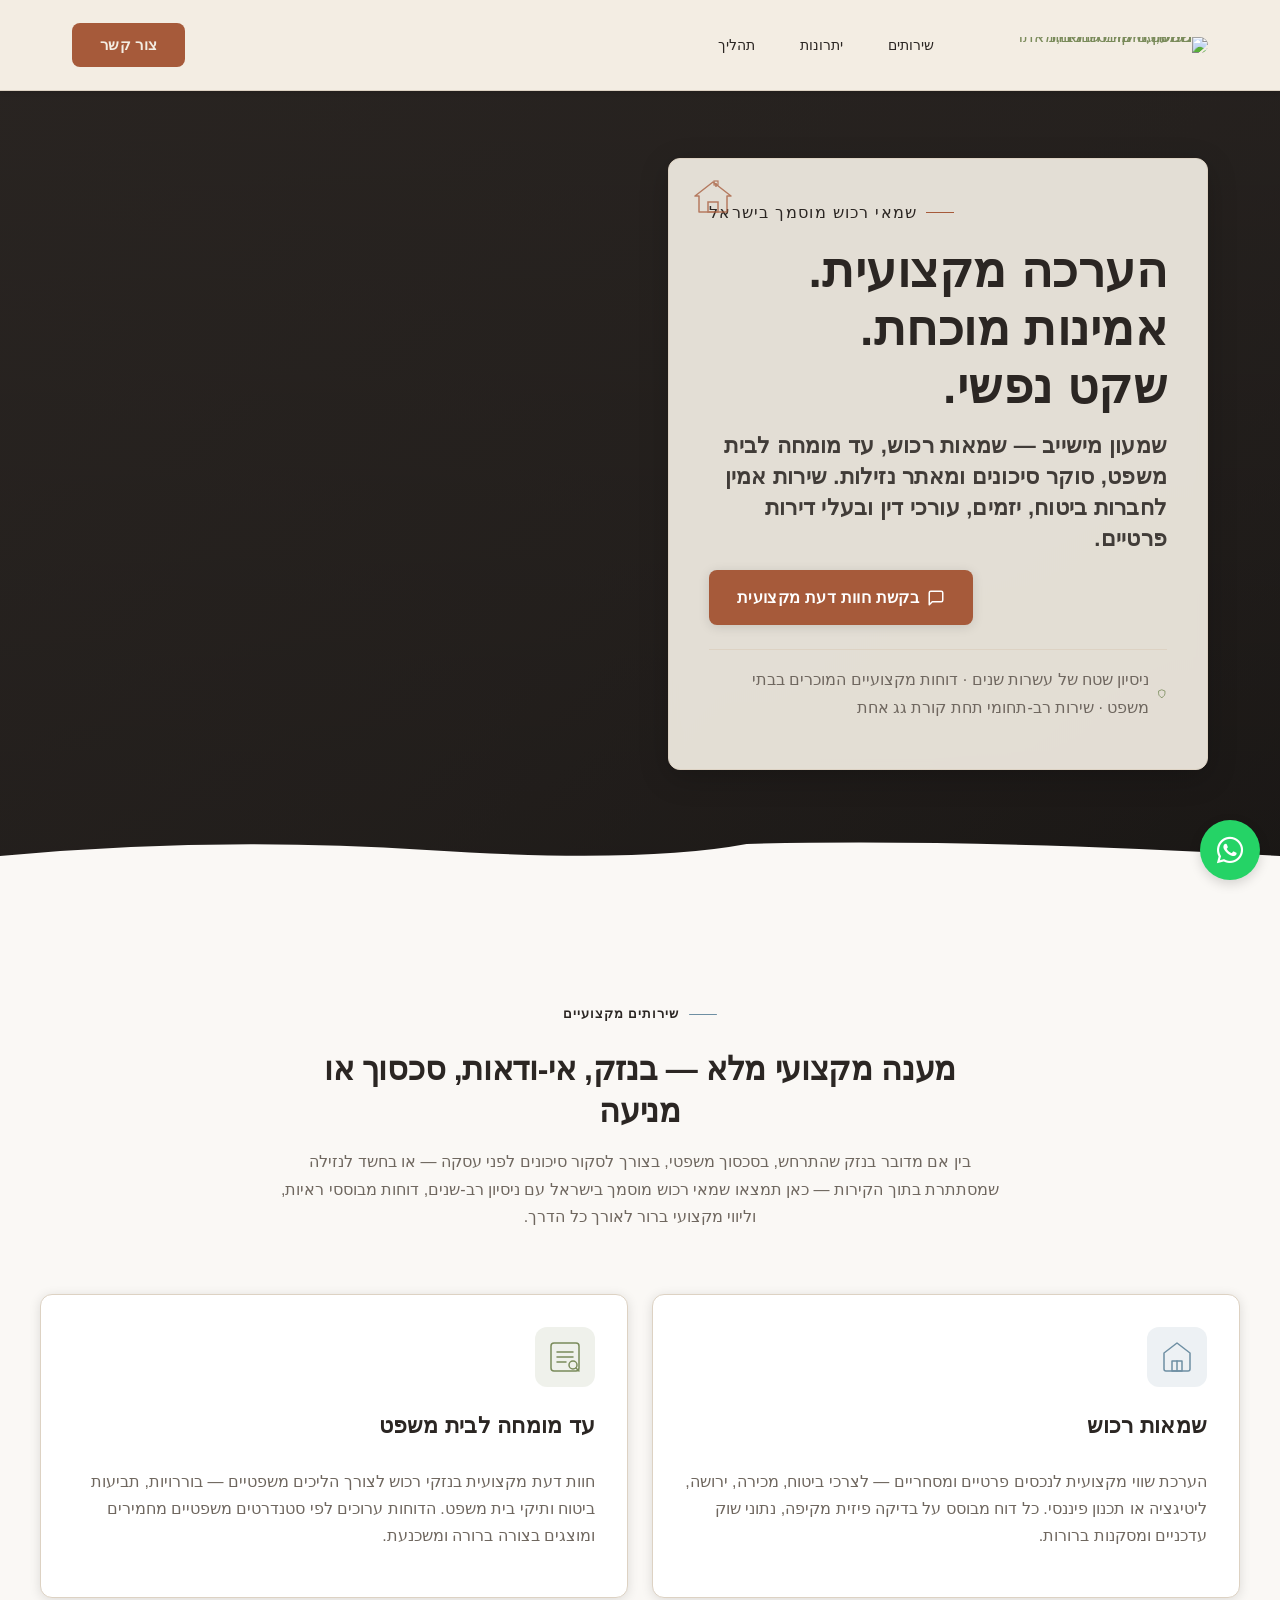
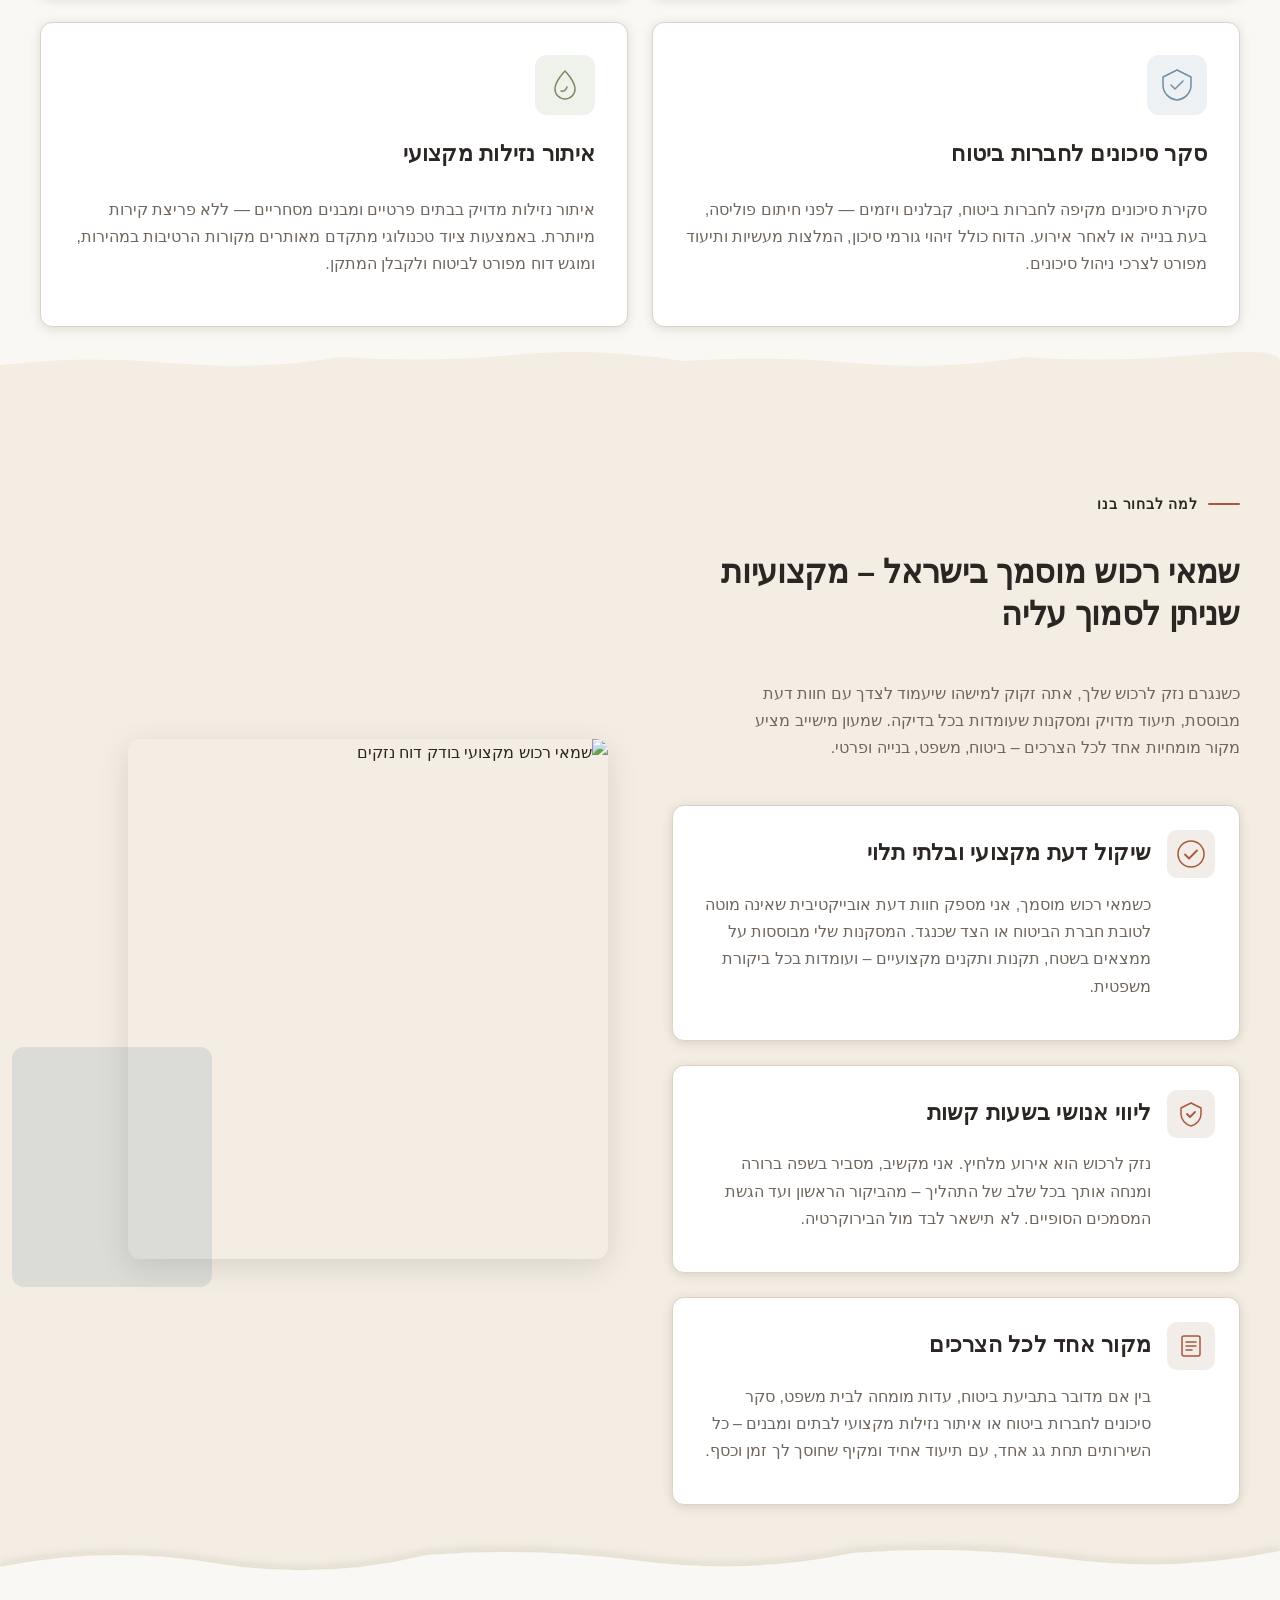
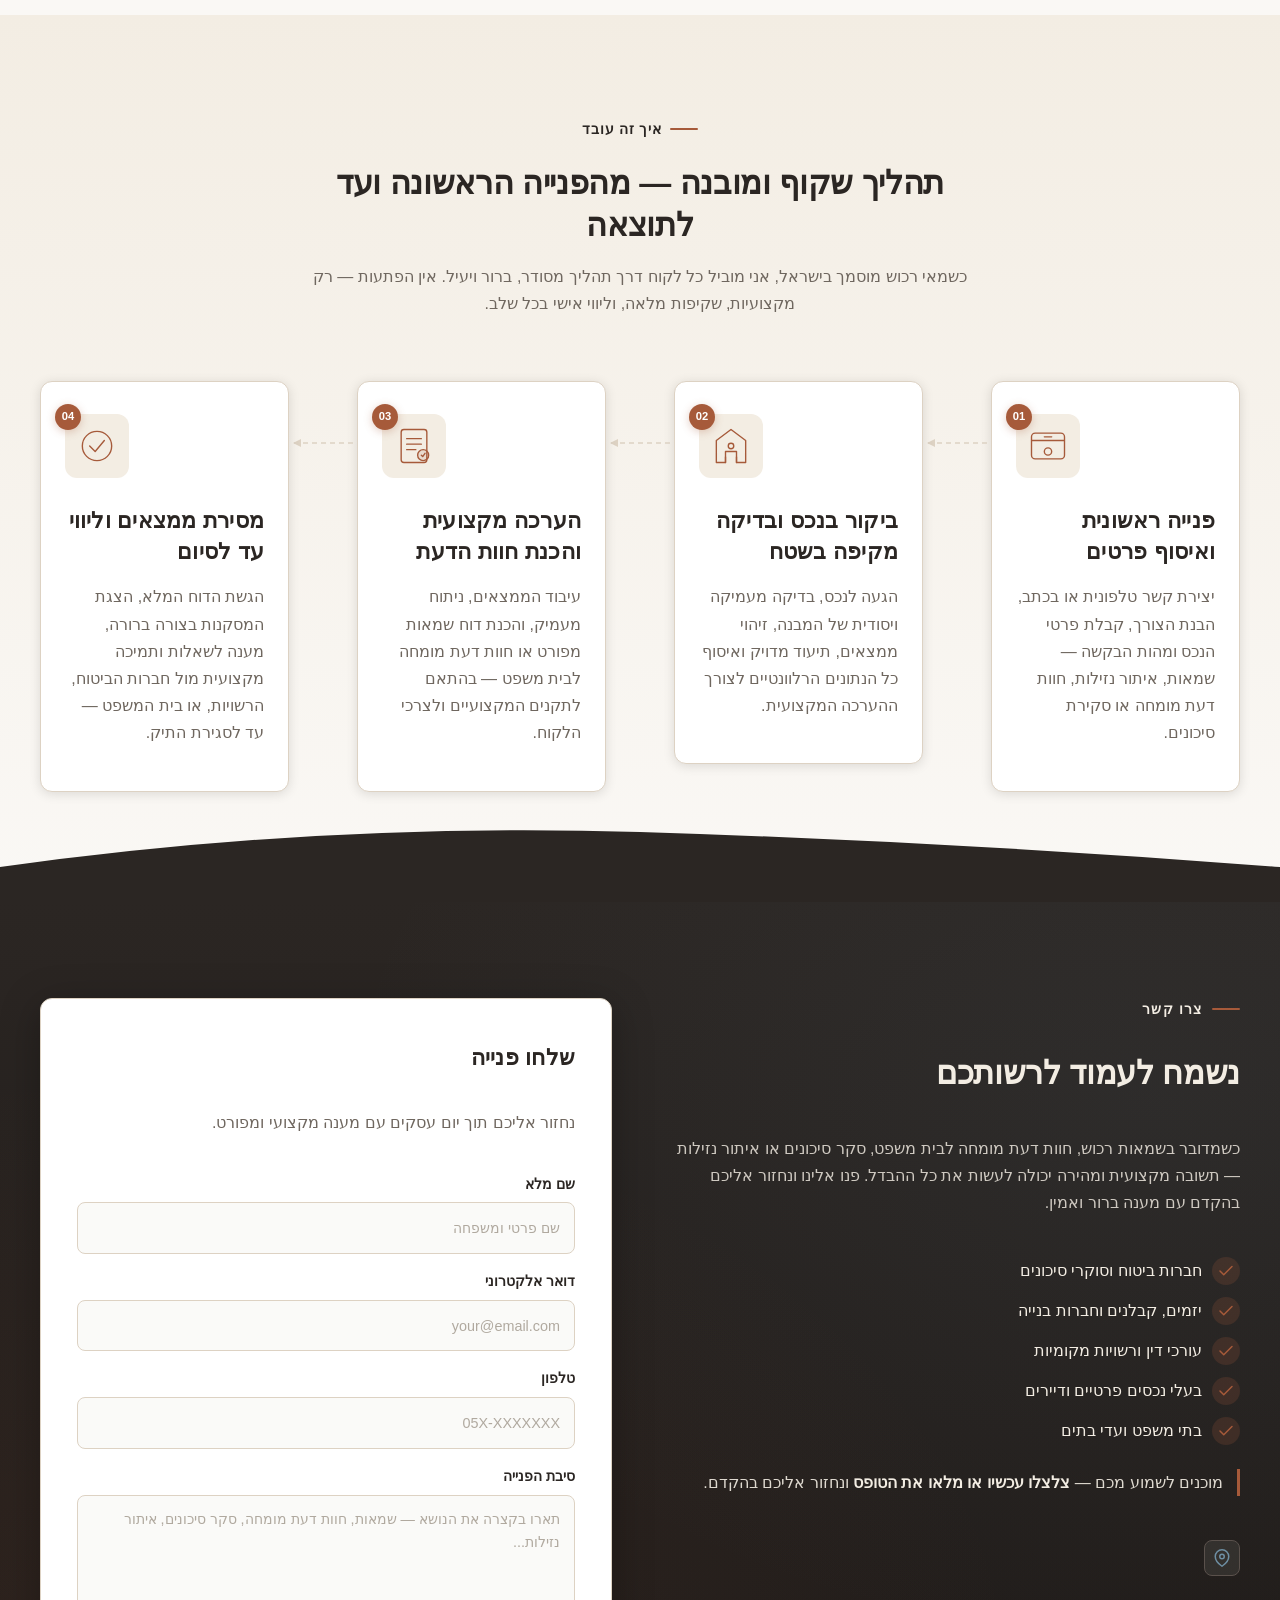
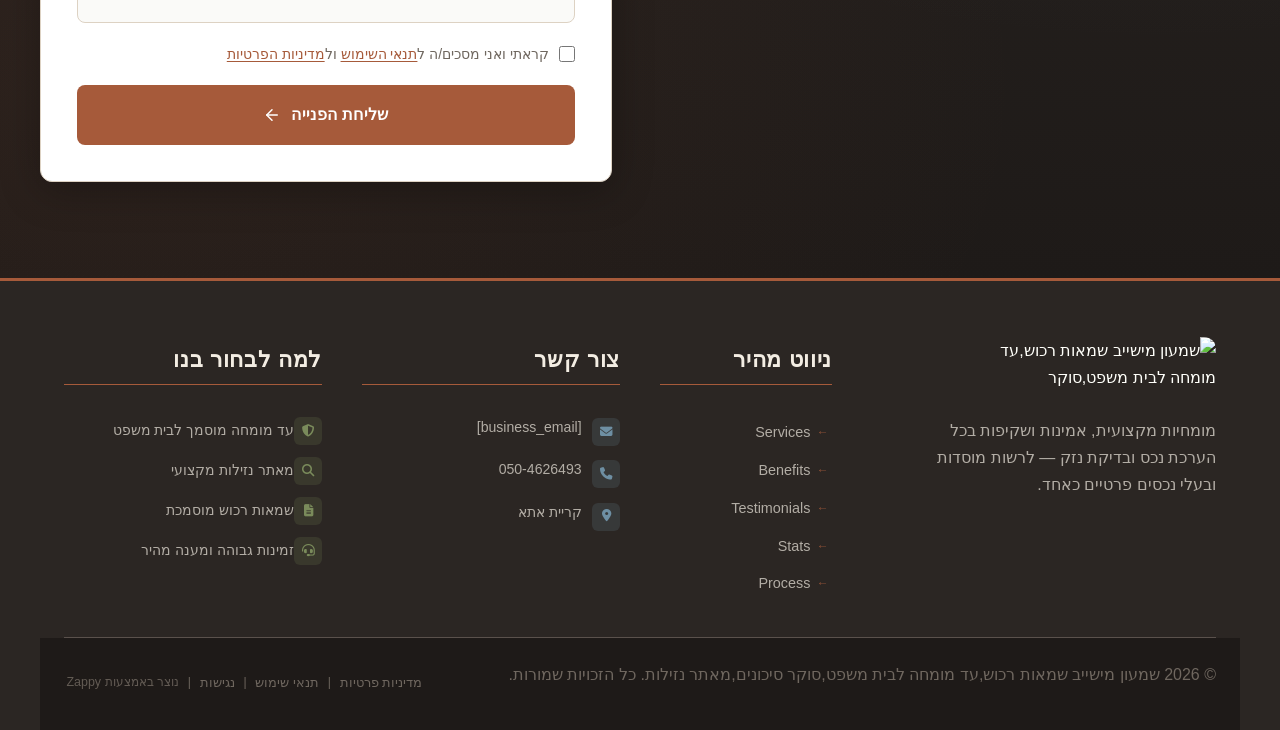
==== commit 4f4a4744: "Background sync: Progressive GitHub Sync" ====
--- a/public/index.html
+++ b/public/index.html
@@ -1 +1 @@
-<!doctype html><html dir="rtl" lang="he"><head><meta charset="UTF-8"><meta content="width=device-width,initial-scale=1" name="viewport"><meta content="index, follow" name="robots"><title>שמאי רכוש מוסמך בישראל — שמעון מישייב שמאות רכוש,עד מומחה לב</title><meta content="אני מעוניין להקים אתר עם דף נחיתה בבקשה" name="description"><meta content="שמאי רכוש מוסמך בישראל, עד מומחה לבית משפט נזקי רכוש, מאתר נזילות מקצועי לבתים ומבנים, סוקר סיכונים לחברות ביטוח" name="keywords"><link href="/assets/favicon.ico" rel="icon" type="image/x-icon"><link href="/assets/favicon-16x16.png" rel="icon" type="image/png" sizes="16x16"><link href="/assets/favicon-32x32.png" rel="icon" type="image/png" sizes="32x32"><link href="/assets/favicon-48x48.png" rel="icon" type="image/png" sizes="48x48"><link href="/assets/favicon-192x192.png" rel="icon" type="image/png" sizes="192x192"><link href="/assets/favicon-512x512.png" rel="icon" type="image/png" sizes="512x512"><link href="/assets/apple-touch-icon.png" rel="apple-touch-icon"><script>!function(){"use strict";var t="92c735e1-b9e3-4524-90cc-de8fb5a4987f",e="https://api.zappy5.com/api/analytics/track",a=18e5,n=2592e6,o=!0,i=!0,r=!0;var s=function(){var e="zappy_visitor_"+t,a=null;try{if(a=localStorage.getItem(e)){var o=JSON.parse(a),i=Date.now();if(i-o.created<n)return o.lastSeen=i,localStorage.setItem(e,JSON.stringify(o)),o.id}}catch(t){console.warn("Zappy Analytics: LocalStorage not available")}var r="zv_"+Date.now()+"_"+Math.random().toString(36).substr(2,9);try{localStorage.setItem(e,JSON.stringify({id:r,created:Date.now(),lastSeen:Date.now()}))}catch(t){}return r}(),c=function(){var e="zappy_session_"+t,n=null;try{if(n=sessionStorage.getItem(e)){var o=JSON.parse(n),i=Date.now();if(i-o.timestamp<a)return o.timestamp=i,sessionStorage.setItem(e,JSON.stringify(o)),o.id}}catch(t){console.warn("Zappy Analytics: SessionStorage not available")}var r="zs_"+Date.now()+"_"+Math.random().toString(36).substr(2,9);try{sessionStorage.setItem(e,JSON.stringify({id:r,timestamp:Date.now()}))}catch(t){}return r}();function l(a,n){n=n||{};var o={website_id:t,event_type:a,page_path:window.location.pathname,referrer:document.referrer||"direct",visitor_id:s,session_id:c,metadata:n};if(navigator.sendBeacon){var i=new Blob([JSON.stringify(o)],{type:"application/json"});navigator.sendBeacon(e,i)}else fetch(e,{method:"POST",headers:{"Content-Type":"application/json"},body:JSON.stringify(o),keepalive:!0}).catch(function(t){console.warn("Zappy Analytics: Failed to track event",t)})}o&&l("pageview",{title:document.title,url:window.location.href}),i&&document.addEventListener("click",function(t){var e=t.target;if("BUTTON"===e.tagName||e.closest("button")){var a="BUTTON"===e.tagName?e:e.closest("button");l("click",{element:"button",text:a.textContent.trim().substring(0,100),id:a.id||null,class:a.className||null})}else if("A"===e.tagName||e.closest("a")){var n="A"===e.tagName?e:e.closest("a");l("navigation",{element:"link",text:n.textContent.trim().substring(0,100),href:n.href,external:n.hostname!==window.location.hostname})}},!0),r&&document.addEventListener("submit",function(t){var e=t.target;l("form_submit",{form_id:e.id||null,form_name:e.name||null,form_action:e.action||null,form_method:e.method||"GET"})},!0);var d=Date.now();window.addEventListener("beforeunload",function(){l("page_unload",{time_on_page:Math.floor((Date.now()-d)/1e3),page_path:window.location.pathname})}),window.zappyAnalytics={track:l,getVisitorId:function(){return s},getSessionId:function(){return c}}}()</script><meta content="שמאי רכוש מוסמך בישראל — שמעון מישייב שמאות רכוש,עד מומחה לב" property="og:title"><meta content="אני מעוניין להקים אתר עם דף נחיתה בבקשה" property="og:description"><meta content="summary_large_image" name="twitter:card"><meta content="שמאי רכוש מוסמך בישראל — שמעון מישייב שמאות רכוש,עד מומחה לב" name="twitter:title"><meta content="אני מעוניין להקים אתר עם דף נחיתה בבקשה" name="twitter:description"><meta content="website" property="og:type"><meta content="he_IL" property="og:locale"><link href="https://cdnjs.cloudflare.com/ajax/libs/font-awesome/6.4.0/css/all.min.css" rel="stylesheet"><style>.skip-link{position:absolute;top:0;left:0;transform:translateY(-200%);padding:12px 18px;background:var(--bg-dark,#1a1a1a);color:var(--text-light,#fff);font-weight:600;border-radius:0 0 8px 0;z-index:10000}.skip-link:focus{transform:none;outline:2px solid var(--ring,#fff);outline-offset:2px}:focus-visible{outline:2px solid var(--ring,currentColor);outline-offset:3px}</style><link href="/assets/favicon.ico" rel="icon" type="image/x-icon"><link href="/assets/favicon-16x16.png" rel="icon" type="image/png" sizes="16x16"><link href="/assets/favicon-32x32.png" rel="icon" type="image/png" sizes="32x32"><link href="/assets/favicon-48x48.png" rel="icon" type="image/png" sizes="48x48"><link href="/assets/favicon-192x192.png" rel="icon" type="image/png" sizes="192x192"><link href="/assets/favicon-512x512.png" rel="icon" type="image/png" sizes="512x512"><link href="/assets/apple-touch-icon.png" rel="apple-touch-icon"><link href="https://cdn.jsdelivr.net/npm/vanilla-cookieconsent@3/dist/cookieconsent.css" rel="stylesheet"><script src="https://cdn.jsdelivr.net/npm/vanilla-cookieconsent@3/dist/cookieconsent.umd.js"></script><script src="https://cdn.jsdelivr.net/gh/mickidum/acc_toolbar/acctoolbar/acctoolbar.min.js"></script><link href="/styles.css" rel="stylesheet"><script>window.ZAPPY_WEBSITE_ID="92c735e1-b9e3-4524-90cc-de8fb5a4987f",window.ZAPPY_API_BASE="https://api.zappy5.com"</script><style id="zappy-dropdown-submenu-styles">#navMenu li:has(.sub-menu),.nav-menu li:has(.sub-menu),.navbar li:has(.sub-menu),nav li:has(.sub-menu){position:relative}#navMenu .sub-menu,.nav-menu .sub-menu,.navbar .sub-menu,nav .sub-menu{display:block!important;position:absolute!important;top:100%;left:0;min-width:220px;background:#fff;border-radius:8px;box-shadow:0 8px 25px rgba(0,0,0,.15);padding:8px 0;opacity:0;visibility:hidden;transform:translateY(10px);transition:all .3s ease;z-index:1000;list-style:none;pointer-events:none}#navMenu li:hover>.sub-menu,.nav-menu li:hover>.sub-menu,.navbar li:hover>.sub-menu,nav li:hover>.sub-menu{opacity:1!important;visibility:visible!important;transform:translateY(0)!important;pointer-events:auto!important}.sub-menu li{list-style:none;margin:0;padding:0}.sub-menu a{display:block!important;padding:10px 16px!important;color:var(--text-dark,#333)!important;font-weight:500;text-decoration:none;white-space:nowrap;transition:background-color .2s}.sub-menu .zappy-nav-child>a{padding-left:28px!important;font-size:.9em!important;opacity:.85!important}[dir=rtl] .sub-menu .zappy-nav-child>a,html[lang=ar] .sub-menu .zappy-nav-child>a,html[lang=he] .sub-menu .zappy-nav-child>a{padding-left:10px!important;padding-right:28px!important}.sub-menu .zappy-nav-parent>a{font-weight:600!important}.sub-menu a:hover{background-color:#f5f5f5}[dir=rtl] .nav-menu .sub-menu,[dir=rtl] .navbar .sub-menu,[dir=rtl] nav .sub-menu,html[lang=ar] .nav-menu .sub-menu,html[lang=ar] .navbar .sub-menu,html[lang=ar] nav .sub-menu,html[lang=he] .nav-menu .sub-menu,html[lang=he] .navbar .sub-menu,html[lang=he] nav .sub-menu{left:auto!important;right:0!important}.sub-menu:empty,.sub-menu:not(:has(li)):not(:has(> a)),.sub-menu:not(:has(li:not(.zappy-hidden-menu-item))):not(:has(> a)){display:none!important;opacity:0!important;visibility:hidden!important;pointer-events:none!important}li:has(.menu-group-title):hover>.sub-menu{opacity:1!important;visibility:visible!important;transform:translateY(0)!important;pointer-events:auto!important}#navMenu>li>.menu-group-title,.nav-menu>li>.menu-group-title{display:inline-block;padding:.5rem 1rem;cursor:default;user-select:none}@media (max-width:768px){#navMenu .sub-menu,.nav-menu .sub-menu,.navbar .sub-menu,nav .sub-menu{position:static!important;transform:none!important;box-shadow:none!important;background:0 0!important;max-height:0;overflow:hidden;opacity:0;visibility:hidden;transition:max-height .3s ease,opacity .3s ease;padding:0!important;border-radius:0!important}#navMenu .sub-menu.mobile-expanded,.nav-menu .sub-menu.mobile-expanded,.navbar .sub-menu.mobile-expanded{max-height:none!important;overflow-y:visible!important;opacity:1!important;visibility:visible!important;padding:8px 0 8px 16px!important}[dir=rtl] .sub-menu.mobile-expanded,html[lang=he] .sub-menu.mobile-expanded{padding:8px 16px 8px 0!important}#navMenu li:hover>.sub-menu,.nav-menu li:hover>.sub-menu,.navbar li:hover>.sub-menu,nav li:hover>.sub-menu{opacity:0;visibility:hidden;pointer-events:none}#navMenu li>.sub-menu.mobile-expanded,.nav-menu li>.sub-menu.mobile-expanded,.navbar li>.sub-menu.mobile-expanded,nav li>.sub-menu.mobile-expanded{opacity:1!important;visibility:visible!important;pointer-events:auto!important}#navMenu li:has(.sub-menu),.nav-menu li:has(.sub-menu),.navbar li:has(.sub-menu),nav li:has(.sub-menu){display:flex!important;flex-wrap:wrap!important;align-items:center!important;position:relative!important;min-height:44px!important}#navMenu li:has(.sub-menu)>a,.nav-menu li:has(.sub-menu)>a,.navbar li:has(.sub-menu)>a,nav li:has(.sub-menu)>a{flex:1!important;min-width:0!important}#navMenu li:has(.sub-menu)>.menu-group-title,.nav-menu li:has(.sub-menu)>.menu-group-title,.navbar li:has(.sub-menu)>.menu-group-title,nav li:has(.sub-menu)>.menu-group-title{flex:1!important;min-width:0!important;padding:0!important;line-height:inherit!important}#navMenu li:has(.sub-menu)>.sub-menu,.nav-menu li:has(.sub-menu)>.sub-menu,.navbar li:has(.sub-menu)>.sub-menu,nav li:has(.sub-menu)>.sub-menu{flex-basis:100%!important;width:100%!important}#navMenu li:has(.sub-menu)>a [class*=arrow],#navMenu li:has(.sub-menu)>a [class*=chevron],.nav-menu li:has(.sub-menu)>a .fa-angle-down,.nav-menu li:has(.sub-menu)>a .fa-chevron-down,.nav-menu li:has(.sub-menu)>a [class*=arrow],.nav-menu li:has(.sub-menu)>a [class*=chevron],nav li:has(.sub-menu)>a [class*=arrow],nav li:has(.sub-menu)>a [class*=chevron]{display:none!important;visibility:hidden!important}.mobile-submenu-toggle{display:flex!important;align-items:center!important;justify-content:center!important;width:44px!important;height:auto!important;background:0 0!important;border:none!important;cursor:pointer!important;color:var(--text-dark)!important;position:static!important;flex-shrink:0!important;align-self:stretch!important;z-index:2!important;padding:0!important;margin:0!important}.mobile-submenu-toggle::after{content:''!important;width:0!important;height:0!important;border-left:6px solid transparent!important;border-right:6px solid transparent!important;border-top:7px solid currentColor!important;transition:transform .3s ease!important}.mobile-submenu-toggle.expanded::after{transform:rotate(180deg)!important}.sub-menu a{padding:10px 0!important;display:block!important;color:var(--text-dark)!important;white-space:normal!important}.sub-menu .zappy-nav-child>a{padding-left:28px!important;font-size:.9em!important;opacity:.85!important}[dir=rtl] .sub-menu .zappy-nav-child>a,html[lang=ar] .sub-menu .zappy-nav-child>a,html[lang=he] .sub-menu .zappy-nav-child>a{padding-left:0!important;padding-right:28px!important}.sub-menu .zappy-nav-parent>a{font-weight:600!important}#navMenu.active,.nav-menu.active{max-width:100vw!important;overflow-x:hidden!important;box-sizing:border-box!important}.navbar .sub-menu li a,.zappy-products-dropdown .sub-menu a,nav.navbar .sub-menu li a{color:var(--text-dark)!important}}@media (min-width:769px){.mobile-submenu-toggle{display:none!important}}</style><style id="zappy-widget-visibility">html[dir=rtl] .whatsapp-float{right:20px!important;left:auto!important}html:not([dir]) .whatsapp-float,html[dir=ltr] .whatsapp-float{left:20px!important;right:auto!important}html[dir=rtl] #mic-access-tool-general-button,html[dir=rtl] #mic-init-access-tool #mic-access-tool-general-button,html[dir=rtl] #mic-init-access-tool .mic-access-tool-general-button,html[dir=rtl] ._access-icon,html[dir=rtl] .mic-access-tool-general-button{left:20px!important;right:auto!important}html:not([dir]) #mic-access-tool-general-button,html:not([dir]) #mic-init-access-tool #mic-access-tool-general-button,html:not([dir]) #mic-init-access-tool .mic-access-tool-general-button,html:not([dir]) ._access-icon,html:not([dir]) .mic-access-tool-general-button,html[dir=ltr] #mic-access-tool-general-button,html[dir=ltr] #mic-init-access-tool #mic-access-tool-general-button,html[dir=ltr] #mic-init-access-tool .mic-access-tool-general-button,html[dir=ltr] ._access-icon,html[dir=ltr] .mic-access-tool-general-button{right:20px!important;left:auto!important}@media (max-width:768px){.whatsapp-float{display:flex!important}}@media (min-width:769px){.whatsapp-float{display:flex!important}}@media (max-width:768px){#mic-access-tool-general-button,#mic-init-access-tool #mic-access-tool-general-button,#mic-init-access-tool .mic-access-tool-general-button,._access-icon,.mic-access-tool-general-button{display:flex!important;visibility:visible!important;opacity:1!important;pointer-events:auto!important}#mic-access-tool-box.opened-mic-access-tool,#mic-init-access-tool #mic-access-tool-box.opened-mic-access-tool,.mic-access-tool-box.opened-mic-access-tool{visibility:visible!important;opacity:1!important;pointer-events:auto!important}}@media (min-width:769px){#mic-access-tool-general-button,#mic-init-access-tool #mic-access-tool-general-button,#mic-init-access-tool .mic-access-tool-general-button,._access-icon,.mic-access-tool-general-button{display:flex!important;visibility:visible!important;opacity:1!important;pointer-events:auto!important}#mic-access-tool-box.opened-mic-access-tool,#mic-init-access-tool #mic-access-tool-box.opened-mic-access-tool,.mic-access-tool-box.opened-mic-access-tool{visibility:visible!important;opacity:1!important;pointer-events:auto!important}}</style></head><body><a href="#main" class="skip-link">דלג לתוכן הראשי</a><nav class="navbar" dir="rtl"><button class="mobile-toggle" aria-label="Menu" id="mobileToggle"><svg viewBox="0 0 24 24" fill="none" height="24" width="24" class="hamburger-icon"><path d="M3 12h18M3 6h18M3 18h18" stroke="currentColor" stroke-width="2" stroke-linecap="round"></path></svg> <svg viewBox="0 0 24 24" fill="none" height="24" width="24" style="display:none" class="close-icon"><path d="M18 6L6 18M6 6l12 12" stroke="currentColor" stroke-width="2" stroke-linecap="round"></path></svg></button> <button class="phone-header-btn" aria-label="Call" data-phone="0504626493"><svg viewBox="0 0 24 24" fill="currentColor" height="20" width="20"><path d="M22 16.92v3a2 2 0 0 1-2.18 2 19.79 19.79 0 0 1-8.63-3.07 19.5 19.5 0 0 1-6-6 19.79 19.79 0 0 1-3.07-8.67A2 2 0 0 1 4.11 2h3a2 2 0 0 1 2 1.72 12.84 12.84 0 0 0 .7 2.81 2 2 0 0 1-.45 2.11L8.09 9.91a16 16 0 0 0 6 6l1.27-1.27a2 2 0 0 1 2.11-.45 12.84 12.84 0 0 0 2.81.7A2 2 0 0 1 22 16.92z"></path></svg></button><div class="nav-container"><div class="nav-right-group"><div class="nav-brand"><a href="/" class="logo-link"><img alt="שמעון מישייב שמאות רכוש,עד מומחה לבית משפט,סוקר סיכונים,מאתר נזילות" src="/assets/site-----image-1.webp" class="logo"></a></div><ul class="nav-menu" id="navMenu"><li><a href="#services">שירותים</a></li><li><a href="#benefits">יתרונות</a></li><li><a href="#process">תהליך</a></li></ul></div><div class="nav-cta-container"><a href="#contact" class="nav-cta-btn">צור קשר</a></div></div></nav><script>window.addEventListener("load",function(){const e=document.querySelector(".navbar, nav, header");if(!e)return void console.log("[Navbar] Navbar element not found");let t=document.getElementById("mobileToggle")||document.querySelector(".mobile-toggle")||document.querySelector(".hamburger")||document.querySelector(".hamburger-menu")||document.querySelector(".menu-toggle")||document.querySelector(".burger-menu")||document.querySelector('[aria-label="Menu"]')||document.querySelector('[aria-label="תפריט"]');const n=document.querySelector(".phone-header-btn"),o=window.getComputedStyle(e);let r=o.backgroundColor;if(console.log("[Navbar] Initial navbar background:",r),"transparent"===r||"rgba(0, 0, 0, 0)"===r||r.startsWith("rgba")&&r.includes(", 0)")){const e=o.backgroundImage;if(e&&"none"!==e)console.log("[Navbar] Navbar has background image/gradient, using dark text"),r="rgb(240, 240, 240)";else{const e=window.getComputedStyle(document.body).backgroundColor;console.log("[Navbar] Navbar transparent, using body background:",e),r=e}}const a=r.match(/\d+/g);if(a&&a.length>=3){const e=(.299*parseInt(a[0])+.587*parseInt(a[1])+.114*parseInt(a[2]))/255;console.log("[Navbar] Mobile button colors preserved from Claude CSS (luminance:",e.toFixed(2)+")");const o=document.createElement("style");o.id="zappy-mobile-nav-fix";document.documentElement.lang;document.documentElement.dir,o.textContent='\n        /* Hide mobile buttons on desktop, show only on mobile */\n        @media (min-width: 769px) {\n          .mobile-toggle,\n          .phone-header-btn {\n            display: none !important;\n          }\n        }\n        \n        /* Show and position mobile buttons correctly on mobile */\n        @media (max-width: 768px) {\n          .navbar,\n          nav.navbar {\n            min-height: 70px !important;\n          }\n\n          .mobile-toggle,\n          .phone-header-btn {\n            position: absolute !important;\n            top: 0 !important;\n            bottom: 0 !important;\n            margin-top: auto !important;\n            margin-bottom: auto !important;\n            transform: none !important;\n            z-index: 1001 !important;\n            display: flex !important;\n            align-items: center !important;\n            justify-content: center !important;\n            width: 36px !important;\n            height: 36px !important;\n            border-radius: 50% !important;\n            border: none !important;\n            cursor: pointer !important;\n            padding: 6px !important;\n            background: none !important;\n            color: var(--nav-text, var(--text-dark)) !important;\n            touch-action: manipulation !important;\n            -webkit-tap-highlight-color: transparent !important;\n          }\n\n          html[data-zappy-site-type="ecommerce"] .phone-header-btn,\n          body[data-zappy-site-type="ecommerce"] .phone-header-btn,\n          html[data-zappy-site-type="ecommerce"] header .phone-header-btn,\n          html[data-zappy-site-type="ecommerce"] nav .phone-header-btn {\n            display: none !important;\n            visibility: hidden !important;\n            width: 0 !important;\n            height: 0 !important;\n            min-width: 0 !important;\n            overflow: hidden !important;\n          }\n          \n          /* LTR positioning (default): hamburger LEFT, phone RIGHT */\n          html:not([dir="rtl"]):not([lang="he"]):not([lang="ar"]) .mobile-toggle,\n          html[dir="ltr"] .mobile-toggle {\n            left: 12px !important;\n            right: auto !important;\n          }\n          html:not([dir="rtl"]):not([lang="he"]):not([lang="ar"]) .phone-header-btn,\n          html[dir="ltr"] .phone-header-btn {\n            right: 12px !important;\n            left: auto !important;\n          }\n          \n          /* RTL positioning: hamburger RIGHT, phone LEFT */\n          html[dir="rtl"] .mobile-toggle,\n          html[lang="he"] .mobile-toggle,\n          html[lang="ar"] .mobile-toggle {\n            right: 12px !important;\n            left: auto !important;\n          }\n          html[dir="rtl"] .phone-header-btn,\n          html[lang="he"] .phone-header-btn,\n          html[lang="ar"] .phone-header-btn {\n            left: 12px !important;\n            right: auto !important;\n          }\n          \n          /* CRITICAL: Ensure nav-container has min-height on mobile */\n          /* All children are positioned absolutely/fixed on mobile, so height:auto collapses to 0 */\n          .nav-container {\n            min-height: 70px !important;\n            position: relative !important;\n          }\n          \n          /* Ensure SVG icons are properly sized and inherit color */\n          .mobile-toggle svg,\n          .phone-header-btn svg {\n            width: 24px !important;\n            height: 24px !important;\n            /* Don\'t force display - let JavaScript control hamburger/close toggle */\n          }\n          \n          /* Reset nav-cta-container on mobile - remove desktop box-shadow/padding */\n          /* that creates a visible ghost box when CTA button is hidden */\n          .nav-cta-container {\n            box-shadow: none !important;\n            padding: 0 !important;\n          }\n          \n          /* Hide nav-cta-container entirely on mobile when there\'s no lang-switcher */\n          /* (only the CTA button is inside, and it\'s hidden on mobile) */\n          .nav-cta-container:not(:has(.lang-switcher)) {\n            display: none !important;\n          }\n          \n          /* CRITICAL: Prevent hero image fade gradient from bleeding over headline text */\n          /* The .image-fade-gradient has bottom: -30px (extends below parent) */\n          /* On mobile stacked layout, this overlaps the h1 text below the image */\n          .hero-image-column {\n            overflow: hidden !important;\n          }\n          .image-fade-gradient {\n            bottom: 0 !important;\n          }\n          \n          /* Hide desktop language switcher on mobile - hamburger menu handles it */\n          /* High specificity to override stored CSS */\n          .lang-switcher,\n          .nav-cta-container .lang-switcher,\n          .nav-container .lang-switcher,\n          .navbar .lang-switcher,\n          .navbar .nav-cta-container .lang-switcher {\n            display: none !important;\n          }\n        }\n      ';const r=document.getElementById("zappy-mobile-nav-fix");r&&r.remove(),document.head.appendChild(o),console.log("[Navbar] Critical CSS injected for mobile nav positioning");const i=window.innerWidth<=768;if(t){const e=t.querySelector(".hamburger-icon"),n=t.querySelector(".close-icon");e&&(e.style.setProperty("width","24px","important"),e.style.setProperty("height","24px","important"),e.style.setProperty("display","block","important")),n&&(n.style.setProperty("width","24px","important"),n.style.setProperty("height","24px","important"),n.style.setProperty("display","none","important")),i?(t.style.setProperty("position","absolute","important"),t.style.setProperty("top","0","important"),t.style.setProperty("bottom","0","important"),t.style.setProperty("margin-top","auto","important"),t.style.setProperty("margin-bottom","auto","important"),t.style.setProperty("transform","none","important"),t.style.setProperty("z-index","1001","important"),t.style.removeProperty("left"),t.style.removeProperty("right"),console.log("[Navbar] Mobile toggle positioning applied (mobile viewport)")):(t.style.removeProperty("position"),t.style.removeProperty("top"),t.style.removeProperty("transform"),t.style.removeProperty("z-index"),t.style.removeProperty("left"),t.style.removeProperty("right"),console.log("[Navbar] Desktop viewport - cleared mobile toggle inline positioning"))}if(n){const e=n.querySelector("svg");e&&(e.style.width="24px",e.style.height="24px",e.setAttribute("width","24"),e.setAttribute("height","24")),i?(n.style.setProperty("position","absolute","important"),n.style.setProperty("top","0","important"),n.style.setProperty("bottom","0","important"),n.style.setProperty("margin-top","auto","important"),n.style.setProperty("margin-bottom","auto","important"),n.style.setProperty("transform","none","important"),n.style.setProperty("z-index","1001","important"),n.style.removeProperty("left"),n.style.removeProperty("right"),console.log("[Navbar] Phone button positioning applied (mobile viewport)")):(n.style.removeProperty("position"),n.style.removeProperty("top"),n.style.removeProperty("transform"),n.style.removeProperty("z-index"),n.style.removeProperty("left"),n.style.removeProperty("right"),console.log("[Navbar] Desktop viewport - cleared phone button inline positioning"))}}else console.log("[Navbar] Could not parse background color:",r);t=document.getElementById("mobileToggle")||document.querySelector(".mobile-toggle")||document.querySelector(".hamburger")||document.querySelector(".hamburger-menu")||document.querySelector(".menu-toggle")||document.querySelector(".burger-menu")||document.querySelector('[aria-label="Menu"]')||document.querySelector('[aria-label="תפריט"]');const i=document.getElementById("navMenu")||document.querySelector(".nav-menu")||document.querySelector(".nav-links")||document.querySelector("nav ul:not(.submenu)");if(!t||!i)return void console.log("[Navbar] Mobile toggle or menu not found:",{toggle:!!t,menu:!!i});i.id||(i.id="navMenu"),console.log("[Navbar] Initializing mobile menu...");const l=t.cloneNode(!0);t.parentNode.replaceChild(l,t);var s=0;function p(e){var t=Date.now();t-s<300||(s=t,function(e){e.preventDefault(),e.stopPropagation();const t=l.querySelector(".hamburger-icon"),n=l.querySelector(".close-icon");i.classList.contains("active")?(i.classList.remove("active"),t&&t.style.setProperty("display","block","important"),n&&n.style.setProperty("display","none","important"),document.body.style.overflow="",console.log("[Navbar] Menu closed")):(i.classList.add("active"),t&&t.style.setProperty("display","none","important"),n&&n.style.setProperty("display","block","important"),document.body.style.overflow="hidden",console.log("[Navbar] Menu opened"))}(e))}l.addEventListener("click",p),l.addEventListener("touchend",p),i.querySelectorAll("a").forEach(function(e){e.addEventListener("click",function(){if("#"===this.getAttribute("href"))return;const e=l.querySelector(".hamburger-icon"),t=l.querySelector(".close-icon");i.classList.remove("active"),e&&e.style.setProperty("display","block","important"),t&&t.style.setProperty("display","none","important"),document.body.style.overflow="",console.log("[Navbar] Menu closed (link clicked)")})});var m=i.querySelectorAll(".dropdown-toggle");m.forEach(function(e){e.addEventListener("click",function(e){e.preventDefault(),e.stopPropagation();var t=this.closest(".nav-dropdown");t&&(t.parentNode.querySelectorAll(".nav-dropdown.open").forEach(function(e){e!==t&&e.classList.remove("open")}),t.classList.toggle("open"),console.log("[Navbar] Dropdown toggled:",t.classList.contains("open")?"open":"closed"))})}),document.addEventListener("click",function(e){e.target.closest(".nav-dropdown")||document.querySelectorAll(".nav-dropdown.open").forEach(function(e){e.classList.remove("open")})}),console.log("[Navbar] Dropdown handlers initialized for "+m.length+" dropdowns"),n&&n.addEventListener("click",function(){const e=document.querySelectorAll('a[href^="tel:"]'),t=e.length>0?e[0].getAttribute("href").replace("tel:",""):"050-4626493";window.location.href="tel:"+t,console.log("[Navbar] Phone button clicked")}),console.log("[Navbar] Mobile menu initialized successfully")})</script><main id="main"><section class="index-hero-section" data-band-index="0" data-layout-spec="בית-hero" data-zappy-anim-delay="0s" data-zappy-anim-duration="0.7s" data-zappy-animate="slide-up" dir="rtl" id="hero" data-hero-type="fullscreen-scrim"><div class="index-hero-bg" aria-hidden="true"><img alt="שמאי רכוש מקצועי בודק נזקי רטיבות בדירה" src="/assets/site-index-hero-image-1.webp" data-context="A calm, professional property inspection scene in warm natural light. A middle-aged Israeli male surveyor in smart casual attire carefully examines moisture damage on an interior wall of a residential apartment. He holds a professional moisture meter device, with a clipboard nearby. The room has warm beige plaster walls, soft afternoon light coming through a window. The atmosphere is trustworthy and understated — not glossy or corporate. Realistic photography style, shallow depth of field, earthy tones." data-placeholder="index-hero-image-1" height="700" loading="eager" width="1200" data-hero-bg="true" fetchpriority="high"></div><div class="index-hero-scrim" aria-hidden="true"></div><div class="index-hero-container"><article class="index-hero-card"><svg viewBox="0 0 40 36" fill="none" height="36" width="40" xmlns="http://www.w3.org/2000/svg" aria-hidden="true" class="index-hero-motif" data-no-icon-edit="true"><path d="M20 3L2 17h4v16h28V17h4L20 3z" stroke="var(--primary)" stroke-width="1.5" stroke-linejoin="round" fill="none"></path><rect height="10" width="10" x="15" y="23" stroke="var(--primary)" stroke-width="1.5" fill="none"></rect><line x1="23" x2="23" y1="4" y2="8" stroke="var(--primary)" stroke-width="1.5"></line><rect height="4" width="4" x="21" y="2" stroke="var(--primary)" stroke-width="1.2" fill="none"></rect></svg><p class="index-hero-eyebrow">שמאי רכוש מוסמך בישראל</p><h1 class="index-hero-h1">הערכה מקצועית. אמינות מוכחת.<br>שקט נפשי.</h1><h3 class="index-hero-subtitle">שמעון מישייב — שמאות רכוש, עד מומחה לבית משפט, סוקר סיכונים ומאתר נזילות. שירות אמין לחברות ביטוח, יזמים, עורכי דין ובעלי דירות פרטיים.</h3><div class="index-hero-ctas"><a href="#contact" class="index-hero-btn-primary"><svg viewBox="0 0 24 24" fill="none" height="18" width="18" data-element-type="icon" data-icon-type="svg" stroke="currentColor" stroke-linecap="round" stroke-linejoin="round" stroke-width="2" aria-hidden="true"><path d="M21 15a2 2 0 0 1-2 2H7l-4 4V5a2 2 0 0 1 2-2h14a2 2 0 0 1 2 2z"></path></svg> בקשת חוות דעת מקצועית</a></div><p class="index-hero-trust"><svg viewBox="0 0 24 24" fill="none" height="15" width="15" data-element-type="icon" data-icon-type="svg" stroke="var(--accent)" stroke-linecap="round" stroke-linejoin="round" stroke-width="2" aria-hidden="true"><path d="M12 22s8-4 8-10V5l-8-3-8 3v7c0 6 8 10 8 10z"></path></svg> ניסיון שטח של עשרות שנים · דוחות מקצועיים המוכרים בבתי משפט · שירות רב-תחומי תחת קורת גג אחת</p></article></div><div class="index-hero-divider-wrapper"><svg viewBox="0 0 1200 72" xmlns="http://www.w3.org/2000/svg" aria-hidden="true" data-no-icon-edit="true" preserveAspectRatio="none"><path d="M0,72 L0,28 Q200,8 400,22 T700,16 Q900,10 1200,28 L1200,72 Z" fill="#FAF8F5"></path></svg></div></section><section class="index-services-section" data-band-index="1" data-layout-spec="בית-services" data-zappy-anim-delay="0.1s" data-zappy-anim-duration="0.7s" data-zappy-animate="slide-up" dir="rtl" id="services"><div class="index-services-container"><div class="index-services-intro"><span class="index-services-label"><span class="index-services-label-dash" aria-hidden="true"></span> שירותים מקצועיים</span><h2 class="index-services-heading">מענה מקצועי מלא — בנזק, אי-ודאות, סכסוך או מניעה</h2><p class="index-services-subtext">בין אם מדובר בנזק שהתרחש, בסכסוך משפטי, בצורך לסקור סיכונים לפני עסקה — או בחשד לנזילה שמסתתרת בתוך הקירות — כאן תמצאו שמאי רכוש מוסמך בישראל עם ניסיון רב-שנים, דוחות מבוססי ראיות, וליווי מקצועי ברור לאורך כל הדרך.</p></div><div class="index-services-grid"><article class="index-services-card"><div class="index-services-icon-wrap index-services-icon-blue"><svg viewBox="0 0 36 36" fill="none" height="36" width="36" data-element-type="icon" data-icon-type="svg" stroke="currentColor" stroke-linecap="round" stroke-linejoin="round" stroke-width="1.5" aria-hidden="true" xmlns="http://www.w3.org/2000/svg"><path d="M5 14L18 4l13 10v16a2 2 0 01-2 2H7a2 2 0 01-2-2V14z"></path><rect height="10" width="10" x="13" y="22"></rect><line x1="18" x2="18" y1="22" y2="32"></line></svg></div><div class="index-services-card-content"><h3>שמאות רכוש</h3><p>הערכת שווי מקצועית לנכסים פרטיים ומסחריים — לצרכי ביטוח, מכירה, ירושה, ליטיגציה או תכנון פיננסי. כל דוח מבוסס על בדיקה פיזית מקיפה, נתוני שוק עדכניים ומסקנות ברורות.</p></div></article><article class="index-services-card"><div class="index-services-icon-wrap index-services-icon-olive"><svg viewBox="0 0 36 36" fill="none" height="36" width="36" data-element-type="icon" data-icon-type="svg" stroke="currentColor" stroke-linecap="round" stroke-linejoin="round" stroke-width="1.5" aria-hidden="true" xmlns="http://www.w3.org/2000/svg"><rect height="28" width="28" x="4" y="4" rx="3"></rect><line x1="10" x2="26" y1="13" y2="13"></line><line x1="10" x2="26" y1="18" y2="18"></line><line x1="10" x2="19" y1="23" y2="23"></line><circle cx="26" cy="26" r="4" fill="none"></circle><line x1="29" x2="32" y1="29" y2="32"></line></svg></div><div class="index-services-card-content"><h3>עד מומחה לבית משפט</h3><p>חוות דעת מקצועית בנזקי רכוש לצורך הליכים משפטיים — בוררויות, תביעות ביטוח ותיקי בית משפט. הדוחות ערוכים לפי סטנדרטים משפטיים מחמירים ומוצגים בצורה ברורה ומשכנעת.</p></div></article><article class="index-services-card"><div class="index-services-icon-wrap index-services-icon-blue"><svg viewBox="0 0 36 36" fill="none" height="36" width="36" data-element-type="icon" data-icon-type="svg" stroke="currentColor" stroke-linecap="round" stroke-linejoin="round" stroke-width="1.5" aria-hidden="true" xmlns="http://www.w3.org/2000/svg"><path d="M18 3L4 10v8c0 8 6 14 14 15 8-1 14-7 14-15v-8L18 3z"></path><polyline points="12,18 16,22 24,14"></polyline></svg></div><div class="index-services-card-content"><h3>סקר סיכונים לחברות ביטוח</h3><p>סקירת סיכונים מקיפה לחברות ביטוח, קבלנים ויזמים — לפני חיתום פוליסה, בעת בנייה או לאחר אירוע. הדוח כולל זיהוי גורמי סיכון, המלצות מעשיות ותיעוד מפורט לצרכי ניהול סיכונים.</p></div></article><article class="index-services-card"><div class="index-services-icon-wrap index-services-icon-olive"><svg viewBox="0 0 36 36" fill="none" height="36" width="36" data-element-type="icon" data-icon-type="svg" stroke="currentColor" stroke-linecap="round" stroke-linejoin="round" stroke-width="1.5" aria-hidden="true" xmlns="http://www.w3.org/2000/svg"><path d="M18 4C18 4 8 14 8 22a10 10 0 0020 0C28 14 18 4 18 4z"></path><path d="M14 24a5 5 0 006-4"></path></svg></div><div class="index-services-card-content"><h3>איתור נזילות מקצועי</h3><p>איתור נזילות מדויק בבתים פרטיים ומבנים מסחריים — ללא פריצת קירות מיותרת. באמצעות ציוד טכנולוגי מתקדם מאותרים מקורות הרטיבות במהירות, ומוגש דוח מפורט לביטוח ולקבלן המתקן.</p></div></article></div></div><div class="index-services-divider-wrapper"><svg viewBox="0 0 1200 70" xmlns="http://www.w3.org/2000/svg" aria-hidden="true" data-no-icon-edit="true" preserveAspectRatio="none"><path d="M0,70 L0,38 Q80,28 160,36 T320,30 Q400,36 480,28 T640,34 Q720,28 800,36 T960,30 Q1040,36 1120,28 T1200,34 L1200,70 Z" fill="#F3EDE3"></path></svg></div></section><section class="index-benefits-section" data-band-index="2" data-layout-spec="בית-benefits" data-zappy-anim-delay="0.2s" data-zappy-anim-duration="0.7s" data-zappy-animate="slide-up" dir="rtl" id="benefits"><div class="index-benefits-container"><div class="index-benefits-layout"><div class="index-benefits-content"><div class="index-benefits-label"><span class="index-benefits-label-dash" aria-hidden="true"></span> <span class="index-benefits-label-text">למה לבחור בנו</span></div><h2 class="index-benefits-heading">שמאי רכוש מוסמך בישראל – מקצועיות שניתן לסמוך עליה</h2><p class="index-benefits-intro">כשנגרם נזק לרכוש שלך, אתה זקוק למישהו שיעמוד לצדך עם חוות דעת מבוססת, תיעוד מדויק ומסקנות שעומדות בכל בדיקה. שמעון מישייב מציע מקור מומחיות אחד לכל הצרכים – ביטוח, משפט, בנייה ופרטי.</p><div class="index-benefits-list"><article class="index-benefit-item"><div class="index-benefit-icon-wrap" aria-hidden="true"><svg viewBox="0 0 28 28" fill="none" height="28" width="28" data-element-type="icon" data-icon-type="svg" xmlns="http://www.w3.org/2000/svg"><circle cx="14" cy="14" r="13" stroke="currentColor" stroke-width="1.5"></circle><path d="M8 14.5l4 4 8-8" stroke="currentColor" stroke-width="1.8" stroke-linecap="round" stroke-linejoin="round"></path></svg></div><div class="index-benefit-text"><h3>שיקול דעת מקצועי ובלתי תלוי</h3><p>כשמאי רכוש מוסמך, אני מספק חוות דעת אובייקטיבית שאינה מוטה לטובת חברת הביטוח או הצד שכנגד. המסקנות שלי מבוססות על ממצאים בשטח, תקנות ותקנים מקצועיים – ועומדות בכל ביקורת משפטית.</p></div></article><article class="index-benefit-item"><div class="index-benefit-icon-wrap" aria-hidden="true"><svg viewBox="0 0 28 28" fill="none" height="28" width="28" data-element-type="icon" data-icon-type="svg" xmlns="http://www.w3.org/2000/svg"><path d="M14 3L4 8v6c0 5.5 4.3 10.7 10 12 5.7-1.3 10-6.5 10-12V8L14 3z" stroke="currentColor" stroke-width="1.5" stroke-linejoin="round"></path><path d="M10 14l3 3 5-5" stroke="currentColor" stroke-width="1.8" stroke-linecap="round" stroke-linejoin="round"></path></svg></div><div class="index-benefit-text"><h3>ליווי אנושי בשעות קשות</h3><p>נזק לרכוש הוא אירוע מלחיץ. אני מקשיב, מסביר בשפה ברורה ומנחה אותך בכל שלב של התהליך – מהביקור הראשון ועד הגשת המסמכים הסופיים. לא תישאר לבד מול הבירוקרטיה.</p></div></article><article class="index-benefit-item"><div class="index-benefit-icon-wrap" aria-hidden="true"><svg viewBox="0 0 28 28" fill="none" height="28" width="28" data-element-type="icon" data-icon-type="svg" xmlns="http://www.w3.org/2000/svg"><rect height="20" width="18" x="5" y="4" stroke="currentColor" stroke-width="1.5" rx="2"></rect><path d="M9 10h10M9 14h10M9 18h6" stroke="currentColor" stroke-width="1.5" stroke-linecap="round"></path></svg></div><div class="index-benefit-text"><h3>מקור אחד לכל הצרכים</h3><p>בין אם מדובר בתביעת ביטוח, עדות מומחה לבית משפט, סקר סיכונים לחברות ביטוח או איתור נזילות מקצועי לבתים ומבנים – כל השירותים תחת גג אחד, עם תיעוד אחיד ומקיף שחוסך לך זמן וכסף.</p></div></article></div></div><div class="index-benefits-imagery"><div class="index-benefits-image-main"><img alt="שמאי רכוש מקצועי בודק דוח נזקים" src="/assets/site-index-benefits-image-1.webp" data-context="A professional male property appraiser in his 50s wearing smart casual attire, sitting at a desk reviewing a detailed property damage report with photographs and documents spread out. He looks calm, focused and trustworthy. Warm office lighting, neutral background, realistic and human atmosphere. No dramatic lighting, just professional and approachable." data-placeholder="index-benefits-image-1" height="680" loading="lazy" width="560" decoding="async"></div><div class="index-benefits-image-backplate" aria-hidden="true"></div></div></div></div><div class="index-benefits-divider-wrapper"><svg viewBox="0 0 1440 90" xmlns="http://www.w3.org/2000/svg" aria-hidden="true" data-no-icon-edit="true" preserveAspectRatio="none"><filter height="200%" id="benefits-shadow" width="110%" x="-5%" y="-40%"><feDropShadow dx="0" dy="-3" flood-color="rgba(43,38,35,0.10)" stdDeviation="4"></feDropShadow></filter><path d="M0,90 L0,42 Q120,20 240,38 T480,30 Q600,22 720,36 T960,28 Q1080,20 1200,34 T1440,26 L1440,90 Z" fill="#FAF8F5" filter="url(#benefits-shadow)"></path></svg></div></section><section class="index-process-section" data-band-index="5" data-layout-spec="בית-process" data-zappy-anim-delay="0.30000000000000004s" data-zappy-anim-duration="0.7s" data-zappy-animate="slide-up" dir="rtl" id="process"><div class="index-process-container"><div class="index-process-header"><span class="index-process-label"><span class="index-process-label-dash" aria-hidden="true"></span> איך זה עובד</span><h2 class="index-process-title">תהליך שקוף ומובנה — מהפנייה הראשונה ועד לתוצאה</h2><p class="index-process-intro">כשמאי רכוש מוסמך בישראל, אני מוביל כל לקוח דרך תהליך מסודר, ברור ויעיל. אין הפתעות — רק מקצועיות, שקיפות מלאה, וליווי אישי בכל שלב.</p></div><div class="index-process-steps"><article class="index-process-step"><div class="index-process-step-icon-wrap"><span class="index-process-step-number" aria-hidden="true">01</span> <svg viewBox="0 0 48 48" fill="none" height="44" width="44" data-element-type="icon" data-icon-type="svg" aria-hidden="true" xmlns="http://www.w3.org/2000/svg" class="index-process-step-icon"><rect height="28" width="36" x="6" y="10" stroke="currentColor" stroke-width="1.5" rx="4"></rect><path d="M6 18h36" stroke="currentColor" stroke-width="1.5"></path><circle cx="24" cy="30" r="4" stroke="currentColor" stroke-width="1.5"></circle><path d="M20 14h8" stroke="currentColor" stroke-width="1.5" stroke-linecap="round"></path></svg></div><div class="index-process-step-content"><h3 class="index-process-step-title">פנייה ראשונית ואיסוף פרטים</h3><p class="index-process-step-desc">יצירת קשר טלפונית או בכתב, הבנת הצורך, קבלת פרטי הנכס ומהות הבקשה — שמאות, איתור נזילות, חוות דעת מומחה או סקירת סיכונים.</p></div></article><div class="index-process-connector" aria-hidden="true"><svg viewBox="0 0 60 12" fill="none" height="12" width="60" xmlns="http://www.w3.org/2000/svg"><line x1="0" x2="60" y1="6" y2="6" stroke="currentColor" stroke-width="1.5" stroke-dasharray="5 4"></line><polygon fill="currentColor" points="60,6 52,2 52,10"></polygon></svg></div><article class="index-process-step"><div class="index-process-step-icon-wrap"><span class="index-process-step-number" aria-hidden="true">02</span> <svg viewBox="0 0 48 48" fill="none" height="44" width="44" data-element-type="icon" data-icon-type="svg" aria-hidden="true" xmlns="http://www.w3.org/2000/svg" class="index-process-step-icon"><path d="M24 6L8 18v24h10V30h12v12h10V18L24 6z" stroke="currentColor" stroke-width="1.5" stroke-linejoin="round"></path><circle cx="24" cy="24" r="3" stroke="currentColor" stroke-width="1.5"></circle><path d="M18 42V36" stroke="currentColor" stroke-width="1.5" stroke-linecap="round"></path><path d="M30 42V36" stroke="currentColor" stroke-width="1.5" stroke-linecap="round"></path></svg></div><div class="index-process-step-content"><h3 class="index-process-step-title">ביקור בנכס ובדיקה מקיפה בשטח</h3><p class="index-process-step-desc">הגעה לנכס, בדיקה מעמיקה ויסודית של המבנה, זיהוי ממצאים, תיעוד מדויק ואיסוף כל הנתונים הרלוונטיים לצורך ההערכה המקצועית.</p></div></article><div class="index-process-connector" aria-hidden="true"><svg viewBox="0 0 60 12" fill="none" height="12" width="60" xmlns="http://www.w3.org/2000/svg"><line x1="0" x2="60" y1="6" y2="6" stroke="currentColor" stroke-width="1.5" stroke-dasharray="5 4"></line><polygon fill="currentColor" points="60,6 52,2 52,10"></polygon></svg></div><article class="index-process-step"><div class="index-process-step-icon-wrap"><span class="index-process-step-number" aria-hidden="true">03</span> <svg viewBox="0 0 48 48" fill="none" height="44" width="44" data-element-type="icon" data-icon-type="svg" aria-hidden="true" xmlns="http://www.w3.org/2000/svg" class="index-process-step-icon"><rect height="36" width="28" x="10" y="6" stroke="currentColor" stroke-width="1.5" rx="3"></rect><path d="M16 16h16M16 22h16M16 28h10" stroke="currentColor" stroke-width="1.5" stroke-linecap="round"></path><circle cx="34" cy="34" r="6" stroke="currentColor" stroke-width="1.5" fill="currentColor" fill-opacity="0.12"></circle><path d="M32 34l1.5 1.5L36 32" stroke="currentColor" stroke-width="1.5" stroke-linecap="round" stroke-linejoin="round"></path></svg></div><div class="index-process-step-content"><h3 class="index-process-step-title">הערכה מקצועית והכנת חוות הדעת</h3><p class="index-process-step-desc">עיבוד הממצאים, ניתוח מעמיק, והכנת דוח שמאות מפורט או חוות דעת מומחה לבית משפט — בהתאם לתקנים המקצועיים ולצרכי הלקוח.</p></div></article><div class="index-process-connector" aria-hidden="true"><svg viewBox="0 0 60 12" fill="none" height="12" width="60" xmlns="http://www.w3.org/2000/svg"><line x1="0" x2="60" y1="6" y2="6" stroke="currentColor" stroke-width="1.5" stroke-dasharray="5 4"></line><polygon fill="currentColor" points="60,6 52,2 52,10"></polygon></svg></div><article class="index-process-step"><div class="index-process-step-icon-wrap"><span class="index-process-step-number" aria-hidden="true">04</span> <svg viewBox="0 0 48 48" fill="none" height="44" width="44" data-element-type="icon" data-icon-type="svg" aria-hidden="true" xmlns="http://www.w3.org/2000/svg" class="index-process-step-icon"><circle cx="24" cy="24" r="16" stroke="currentColor" stroke-width="1.5"></circle><path d="M16 24l6 6 10-12" stroke="currentColor" stroke-width="1.5" stroke-linecap="round" stroke-linejoin="round"></path></svg></div><div class="index-process-step-content"><h3 class="index-process-step-title">מסירת ממצאים וליווי עד לסיום</h3><p class="index-process-step-desc">הגשת הדוח המלא, הצגת המסקנות בצורה ברורה, מענה לשאלות ותמיכה מקצועית מול חברות הביטוח, הרשויות, או בית המשפט — עד לסגירת התיק.</p></div></article></div></div><div class="index-process-divider-wrapper"><svg viewBox="0 0 1200 90" xmlns="http://www.w3.org/2000/svg" aria-hidden="true" data-no-icon-edit="true" preserveAspectRatio="none"><path d="M0,90 L0,55 Q300,10 600,20 Q900,30 1200,55 L1200,90 Z" fill="var(--bg-dark)"></path></svg></div></section><section class="index-contact-section" data-band-index="6" data-layout-spec="בית-contact" data-zappy-anim-delay="0.4s" data-zappy-anim-duration="0.7s" data-zappy-animate="slide-up" dir="rtl" id="contact"><div class="index-contact-container"><div class="index-contact-content"><span class="index-contact-label"><span class="index-contact-label-dash" aria-hidden="true"></span> צרו קשר</span><h2 class="index-contact-heading">נשמח לעמוד לרשותכם</h2><p class="index-contact-intro">כשמדובר בשמאות רכוש, חוות דעת מומחה לבית משפט, סקר סיכונים או איתור נזילות — תשובה מקצועית ומהירה יכולה לעשות את כל ההבדל. פנו אלינו ונחזור אליכם בהקדם עם מענה ברור ואמין.</p><ul class="index-contact-list"><li><span class="index-contact-list-icon" aria-hidden="true"><svg viewBox="0 0 24 24" fill="none" height="18" width="18" data-element-type="icon" data-icon-type="svg" stroke="currentColor" stroke-linecap="round" stroke-linejoin="round" stroke-width="2"><polyline points="20 6 9 17 4 12"></polyline></svg> </span><span>חברות ביטוח וסוקרי סיכונים</span></li><li><span class="index-contact-list-icon" aria-hidden="true"><svg viewBox="0 0 24 24" fill="none" height="18" width="18" data-element-type="icon" data-icon-type="svg" stroke="currentColor" stroke-linecap="round" stroke-linejoin="round" stroke-width="2"><polyline points="20 6 9 17 4 12"></polyline></svg> </span><span>יזמים, קבלנים וחברות בנייה</span></li><li><span class="index-contact-list-icon" aria-hidden="true"><svg viewBox="0 0 24 24" fill="none" height="18" width="18" data-element-type="icon" data-icon-type="svg" stroke="currentColor" stroke-linecap="round" stroke-linejoin="round" stroke-width="2"><polyline points="20 6 9 17 4 12"></polyline></svg> </span><span>עורכי דין ורשויות מקומיות</span></li><li><span class="index-contact-list-icon" aria-hidden="true"><svg viewBox="0 0 24 24" fill="none" height="18" width="18" data-element-type="icon" data-icon-type="svg" stroke="currentColor" stroke-linecap="round" stroke-linejoin="round" stroke-width="2"><polyline points="20 6 9 17 4 12"></polyline></svg> </span><span>בעלי נכסים פרטיים ודיירים</span></li><li><span class="index-contact-list-icon" aria-hidden="true"><svg viewBox="0 0 24 24" fill="none" height="18" width="18" data-element-type="icon" data-icon-type="svg" stroke="currentColor" stroke-linecap="round" stroke-linejoin="round" stroke-width="2"><polyline points="20 6 9 17 4 12"></polyline></svg> </span><span>בתי משפט ועדי בתים</span></li></ul><p class="index-contact-cta-line">מוכנים לשמוע מכם — <strong>צלצלו עכשיו או מלאו את הטופס</strong> ונחזור אליכם בהקדם.</p><div class="index-contact-details"><div class="index-contact-detail-item"><span class="index-contact-detail-icon" aria-hidden="true"><svg viewBox="0 0 24 24" fill="none" height="18" width="18" data-element-type="icon" data-icon-type="svg" stroke="currentColor" stroke-linecap="round" stroke-linejoin="round" stroke-width="2"><path d="M21 10c0 7-9 13-9 13s-9-6-9-13a9 9 0 0 1 18 0z"></path><circle cx="12" cy="10" r="3"></circle></svg></span></div></div></div><div class="index-contact-form-col"><div class="index-contact-form-card"><h3 class="index-contact-form-title">שלחו פנייה</h3><p class="index-contact-form-subtitle">נחזור אליכם תוך יום עסקים עם מענה מקצועי ומפורט.</p><form class="contact-form" novalidate=""><div class="index-contact-field"><label for="contact-name">שם מלא</label> <input name="name" type="text" id="contact-name" placeholder="שם פרטי ומשפחה" required=""></div><div class="index-contact-field"><label for="contact-email">דואר אלקטרוני</label> <input name="email" type="email" id="contact-email" placeholder="your@email.com" required=""></div><div class="index-contact-field"><label for="contact-phone">טלפון</label> <input name="phone" type="tel" id="contact-phone" placeholder="05X-XXXXXXX"></div><div class="index-contact-field"><label for="contact-message">סיבת הפנייה</label> <textarea id="contact-message" name="message" placeholder="תארו בקצרה את הנושא — שמאות, חוות דעת מומחה, סקר סיכונים, איתור נזילות..." required="" rows="4"></textarea></div><div class="privacy-consent"><label class="privacy-consent-label"><input name="privacy_consent" type="checkbox" required="" class="privacy-consent-checkbox"> <span>קראתי ואני מסכים/ה ל<a href="/terms" target="_blank">תנאי השימוש</a> ול<a href="/privacy" target="_blank">מדיניות הפרטיות</a></span></label></div><button class="index-contact-submit" type="submit">שליחת הפנייה <svg viewBox="0 0 24 24" fill="none" height="18" width="18" data-element-type="icon" data-icon-type="svg" stroke="currentColor" stroke-linecap="round" stroke-linejoin="round" stroke-width="2" aria-hidden="true"><line x1="19" x2="5" y1="12" y2="12"></line><polyline points="12 19 5 12 12 5"></polyline></svg></button></form></div></div></div></section></main><footer aria-label="כותרת תחתונה של האתר" class="site-footer" dir="rtl"><div class="footer-inner"><div class="footer-top"><div class="footer-col footer-brand"><img alt="שמעון מישייב שמאות רכוש,עד מומחה לבית משפט,סוקר סיכונים,מאתר נזילות" src="/assets/general-logo.webp" class="logo"><p class="footer-tagline">מומחיות מקצועית, אמינות ושקיפות בכל הערכת נכס ובדיקת נזק — לרשות מוסדות ובעלי נכסים פרטיים כאחד.</p><div class="footer-social" aria-label="רשתות חברתיות"></div></div><div class="footer-col footer-links"><h3 class="footer-heading">ניווט מהיר</h3><ul class="footer-nav" aria-label="קישורים מהירים"><li><a href="#services">Services</a></li><li><a href="#benefits">Benefits</a></li><li><a href="#testimonials">Testimonials</a></li><li><a href="#stats">Stats</a></li><li><a href="#process">Process</a></li></ul></div><div class="footer-col footer-contact-col"><h3 class="footer-heading">צור קשר</h3><ul class="footer-contact" aria-label="פרטי יצירת קשר"><li><span class="contact-icon"><i class="fas fa-envelope"></i></span> <span class="contact-text"><a href="mailto:[business_email]">[business_email]</a></span></li><li><span class="contact-icon"><i class="fas fa-phone"></i></span> <span class="contact-text"><a href="tel:050-4626493">050-4626493</a></span></li><li><a href="/"><span class="contact-icon"><i class="fas fa-map-marker-alt"></i></span> <span class="contact-text">[business_address]</span></a></li></ul></div><div class="footer-col footer-trust"><h3 class="footer-heading">למה לבחור בנו</h3><ul class="footer-badges" aria-label="יתרונות"><li><a href="/"><span class="badge-icon"><i class="fas fa-shield-alt"></i></span><span>עד מומחה מוסמך לבית משפט</span></a></li><li><a href="/"><span class="badge-icon"><i class="fas fa-search"></i></span><span>מאתר נזילות מקצועי</span></a></li><li><a href="/"><span class="badge-icon"><i class="fas fa-file-alt"></i></span><span>שמאות רכוש מוסמכת</span></a></li><li><a href="/"><span class="badge-icon"><i class="fas fa-headset"></i></span><span>זמינות גבוהה ומענה מהיר</span></a></li></ul></div></div><div class="footer-bottom"><p class="footer-copyright">© 2026 שמעון מישייב שמאות רכוש,עד מומחה לבית משפט,סוקר סיכונים,מאתר נזילות. כל הזכויות שמורות.</p><div class="footer-legal"><a href="/privacy">מדיניות פרטיות</a> <span class="footer-divider" aria-hidden="true">|</span> <a href="/terms">תנאי שימוש</a> <span class="footer-divider" aria-hidden="true">|</span> <a href="/accessibility">נגישות</a> <span class="footer-divider" aria-hidden="true">|</span> <a href="https://zappy5.com" class="zappy-attribution" target="_blank">נוצר באמצעות Zappy</a></div></div></div></footer><a href="https://wa.me/[whatsapp_handle]" class="whatsapp-float" aria-label="WhatsApp"><i class="fa-whatsapp fab"></i></a><div data-integration="accessibility:toolbar"></div><script data-zappy-animation-observer="">!function(){if(!window.__zappyAnimObserver){var a=new IntersectionObserver(function(t){t.forEach(function(t){if(t.isIntersecting){var e=t.target,n=e.getAttribute("data-zappy-animate"),i=e.getAttribute("data-zappy-anim-duration")||"0.6s",r=e.getAttribute("data-zappy-anim-delay")||"0s";e.style.animation="zappy-"+n+" "+i+" "+r+" ease forwards",e.classList.add("zappy-animated"),a.unobserve(e)}})},{threshold:.1,rootMargin:"0px 0px -50px 0px"});document.querySelectorAll("[data-zappy-animate]").forEach(function(t){a.observe(t)}),window.__zappyAnimObserver=a}}()</script><script src="/script.js"></script><script id="zappy-mobile-submenu-script">!function(){function e(){if(window.innerWidth>768)return document.querySelectorAll(".mobile-submenu-toggle").forEach(function(e){e.remove()}),void document.querySelectorAll(".sub-menu.mobile-expanded").forEach(function(e){e.classList.remove("mobile-expanded")});document.querySelectorAll(".nav-menu li:has(.sub-menu), nav li:has(.sub-menu), .navbar li:has(.sub-menu), #navMenu li:has(.sub-menu)").forEach(function(e){if(!e.querySelector(".mobile-submenu-toggle")){var t=e.querySelector(".sub-menu"),n=e.querySelector(":scope > a");if(t&&n){var o=document.createElement("button");o.className="mobile-submenu-toggle",o.setAttribute("aria-label","Toggle submenu"),o.setAttribute("type","button"),n.insertAdjacentElement("afterend",o),o.addEventListener("click",function(e){e.preventDefault(),e.stopPropagation(),document.querySelectorAll(".sub-menu.mobile-expanded").forEach(function(e){if(e!==t){e.classList.remove("mobile-expanded");var n=e.parentElement.querySelector(".mobile-submenu-toggle");n&&n.classList.remove("expanded")}}),t.classList.toggle("mobile-expanded"),o.classList.toggle("expanded")})}}})}var t;"loading"===document.readyState?document.addEventListener("DOMContentLoaded",e):e(),window.addEventListener("resize",function(){clearTimeout(t),t=setTimeout(e,250)});var n=new MutationObserver(function(t){t.forEach(function(t){if("attributes"===t.type){var n=t.target;n.classList&&(n.classList.contains("active")||n.classList.contains("open"))&&setTimeout(e,100)}})});setTimeout(function(){document.querySelectorAll(".mobile-menu, .nav-menu, #navMenu, nav").forEach(function(e){n.observe(e,{attributes:!0,attributeFilter:["class","style"]})})},500)}()</script></body></html>+<!doctype html><html dir="rtl" lang="he"><head><meta charset="UTF-8"><meta content="width=device-width,initial-scale=1" name="viewport"><meta content="index, follow" name="robots"><title>שמאי רכוש מוסמך בישראל — שמעון מישייב שמאות רכוש,עד מומחה לב</title><meta content="אני מעוניין להקים אתר עם דף נחיתה בבקשה" name="description"><meta content="שמאי רכוש מוסמך בישראל, עד מומחה לבית משפט נזקי רכוש, מאתר נזילות מקצועי לבתים ומבנים, סוקר סיכונים לחברות ביטוח" name="keywords"><link href="/assets/favicon.ico" rel="icon" type="image/x-icon"><link href="/assets/favicon-16x16.png" rel="icon" type="image/png" sizes="16x16"><link href="/assets/favicon-32x32.png" rel="icon" type="image/png" sizes="32x32"><link href="/assets/favicon-48x48.png" rel="icon" type="image/png" sizes="48x48"><link href="/assets/favicon-192x192.png" rel="icon" type="image/png" sizes="192x192"><link href="/assets/favicon-512x512.png" rel="icon" type="image/png" sizes="512x512"><link href="/assets/apple-touch-icon.png" rel="apple-touch-icon"><script>!function(){"use strict";var t="92c735e1-b9e3-4524-90cc-de8fb5a4987f",e="https://api.zappy5.com/api/analytics/track",a=18e5,n=2592e6,o=!0,i=!0,r=!0;var s=function(){var e="zappy_visitor_"+t,a=null;try{if(a=localStorage.getItem(e)){var o=JSON.parse(a),i=Date.now();if(i-o.created<n)return o.lastSeen=i,localStorage.setItem(e,JSON.stringify(o)),o.id}}catch(t){console.warn("Zappy Analytics: LocalStorage not available")}var r="zv_"+Date.now()+"_"+Math.random().toString(36).substr(2,9);try{localStorage.setItem(e,JSON.stringify({id:r,created:Date.now(),lastSeen:Date.now()}))}catch(t){}return r}(),c=function(){var e="zappy_session_"+t,n=null;try{if(n=sessionStorage.getItem(e)){var o=JSON.parse(n),i=Date.now();if(i-o.timestamp<a)return o.timestamp=i,sessionStorage.setItem(e,JSON.stringify(o)),o.id}}catch(t){console.warn("Zappy Analytics: SessionStorage not available")}var r="zs_"+Date.now()+"_"+Math.random().toString(36).substr(2,9);try{sessionStorage.setItem(e,JSON.stringify({id:r,timestamp:Date.now()}))}catch(t){}return r}();function l(a,n){n=n||{};var o={website_id:t,event_type:a,page_path:window.location.pathname,referrer:document.referrer||"direct",visitor_id:s,session_id:c,metadata:n};if(navigator.sendBeacon){var i=new Blob([JSON.stringify(o)],{type:"application/json"});navigator.sendBeacon(e,i)}else fetch(e,{method:"POST",headers:{"Content-Type":"application/json"},body:JSON.stringify(o),keepalive:!0}).catch(function(t){console.warn("Zappy Analytics: Failed to track event",t)})}o&&l("pageview",{title:document.title,url:window.location.href}),i&&document.addEventListener("click",function(t){var e=t.target;if("BUTTON"===e.tagName||e.closest("button")){var a="BUTTON"===e.tagName?e:e.closest("button");l("click",{element:"button",text:a.textContent.trim().substring(0,100),id:a.id||null,class:a.className||null})}else if("A"===e.tagName||e.closest("a")){var n="A"===e.tagName?e:e.closest("a");l("navigation",{element:"link",text:n.textContent.trim().substring(0,100),href:n.href,external:n.hostname!==window.location.hostname})}},!0),r&&document.addEventListener("submit",function(t){var e=t.target;l("form_submit",{form_id:e.id||null,form_name:e.name||null,form_action:e.action||null,form_method:e.method||"GET"})},!0);var d=Date.now();window.addEventListener("beforeunload",function(){l("page_unload",{time_on_page:Math.floor((Date.now()-d)/1e3),page_path:window.location.pathname})}),window.zappyAnalytics={track:l,getVisitorId:function(){return s},getSessionId:function(){return c}}}()</script><meta content="שמאי רכוש מוסמך בישראל — שמעון מישייב שמאות רכוש,עד מומחה לב" property="og:title"><meta content="אני מעוניין להקים אתר עם דף נחיתה בבקשה" property="og:description"><meta content="summary_large_image" name="twitter:card"><meta content="שמאי רכוש מוסמך בישראל — שמעון מישייב שמאות רכוש,עד מומחה לב" name="twitter:title"><meta content="אני מעוניין להקים אתר עם דף נחיתה בבקשה" name="twitter:description"><meta content="website" property="og:type"><meta content="he_IL" property="og:locale"><link href="https://cdnjs.cloudflare.com/ajax/libs/font-awesome/6.4.0/css/all.min.css" rel="stylesheet"><style>.skip-link{position:absolute;top:0;left:0;transform:translateY(-200%);padding:12px 18px;background:var(--bg-dark,#1a1a1a);color:var(--text-light,#fff);font-weight:600;border-radius:0 0 8px 0;z-index:10000}.skip-link:focus{transform:none;outline:2px solid var(--ring,#fff);outline-offset:2px}:focus-visible{outline:2px solid var(--ring,currentColor);outline-offset:3px}</style><link href="/assets/favicon.ico" rel="icon" type="image/x-icon"><link href="/assets/favicon-16x16.png" rel="icon" type="image/png" sizes="16x16"><link href="/assets/favicon-32x32.png" rel="icon" type="image/png" sizes="32x32"><link href="/assets/favicon-48x48.png" rel="icon" type="image/png" sizes="48x48"><link href="/assets/favicon-192x192.png" rel="icon" type="image/png" sizes="192x192"><link href="/assets/favicon-512x512.png" rel="icon" type="image/png" sizes="512x512"><link href="/assets/apple-touch-icon.png" rel="apple-touch-icon"><link href="https://cdn.jsdelivr.net/npm/vanilla-cookieconsent@3/dist/cookieconsent.css" rel="stylesheet"><script src="https://cdn.jsdelivr.net/npm/vanilla-cookieconsent@3/dist/cookieconsent.umd.js"></script><script src="https://cdn.jsdelivr.net/gh/mickidum/acc_toolbar/acctoolbar/acctoolbar.min.js"></script><link href="/styles.css" rel="stylesheet"><script>window.ZAPPY_WEBSITE_ID="92c735e1-b9e3-4524-90cc-de8fb5a4987f",window.ZAPPY_API_BASE="https://api.zappy5.com"</script><style id="zappy-dropdown-submenu-styles">#navMenu li:has(.sub-menu),.nav-menu li:has(.sub-menu),.navbar li:has(.sub-menu),nav li:has(.sub-menu){position:relative}#navMenu .sub-menu,.nav-menu .sub-menu,.navbar .sub-menu,nav .sub-menu{display:block!important;position:absolute!important;top:100%;left:0;min-width:220px;background:#fff;border-radius:8px;box-shadow:0 8px 25px rgba(0,0,0,.15);padding:8px 0;opacity:0;visibility:hidden;transform:translateY(10px);transition:all .3s ease;z-index:1000;list-style:none;pointer-events:none}#navMenu li:hover>.sub-menu,.nav-menu li:hover>.sub-menu,.navbar li:hover>.sub-menu,nav li:hover>.sub-menu{opacity:1!important;visibility:visible!important;transform:translateY(0)!important;pointer-events:auto!important}.sub-menu li{list-style:none;margin:0;padding:0}.sub-menu a{display:block!important;padding:10px 16px!important;color:var(--text-dark,#333)!important;font-weight:500;text-decoration:none;white-space:nowrap;transition:background-color .2s}.sub-menu .zappy-nav-child>a{padding-left:28px!important;font-size:.9em!important;opacity:.85!important}[dir=rtl] .sub-menu .zappy-nav-child>a,html[lang=ar] .sub-menu .zappy-nav-child>a,html[lang=he] .sub-menu .zappy-nav-child>a{padding-left:10px!important;padding-right:28px!important}.sub-menu .zappy-nav-parent>a{font-weight:600!important}.sub-menu a:hover{background-color:#f5f5f5}[dir=rtl] .nav-menu .sub-menu,[dir=rtl] .navbar .sub-menu,[dir=rtl] nav .sub-menu,html[lang=ar] .nav-menu .sub-menu,html[lang=ar] .navbar .sub-menu,html[lang=ar] nav .sub-menu,html[lang=he] .nav-menu .sub-menu,html[lang=he] .navbar .sub-menu,html[lang=he] nav .sub-menu{left:auto!important;right:0!important}.sub-menu:empty,.sub-menu:not(:has(li)):not(:has(> a)),.sub-menu:not(:has(li:not(.zappy-hidden-menu-item))):not(:has(> a)){display:none!important;opacity:0!important;visibility:hidden!important;pointer-events:none!important}li:has(.menu-group-title):hover>.sub-menu{opacity:1!important;visibility:visible!important;transform:translateY(0)!important;pointer-events:auto!important}#navMenu>li>.menu-group-title,.nav-menu>li>.menu-group-title{display:inline-block;padding:.5rem 1rem;cursor:default;user-select:none}@media (max-width:768px){#navMenu .sub-menu,.nav-menu .sub-menu,.navbar .sub-menu,nav .sub-menu{position:static!important;transform:none!important;box-shadow:none!important;background:0 0!important;max-height:0;overflow:hidden;opacity:0;visibility:hidden;transition:max-height .3s ease,opacity .3s ease;padding:0!important;border-radius:0!important}#navMenu .sub-menu.mobile-expanded,.nav-menu .sub-menu.mobile-expanded,.navbar .sub-menu.mobile-expanded{max-height:none!important;overflow-y:visible!important;opacity:1!important;visibility:visible!important;padding:8px 0 8px 16px!important}[dir=rtl] .sub-menu.mobile-expanded,html[lang=he] .sub-menu.mobile-expanded{padding:8px 16px 8px 0!important}#navMenu li:hover>.sub-menu,.nav-menu li:hover>.sub-menu,.navbar li:hover>.sub-menu,nav li:hover>.sub-menu{opacity:0;visibility:hidden;pointer-events:none}#navMenu li>.sub-menu.mobile-expanded,.nav-menu li>.sub-menu.mobile-expanded,.navbar li>.sub-menu.mobile-expanded,nav li>.sub-menu.mobile-expanded{opacity:1!important;visibility:visible!important;pointer-events:auto!important}#navMenu li:has(.sub-menu),.nav-menu li:has(.sub-menu),.navbar li:has(.sub-menu),nav li:has(.sub-menu){display:flex!important;flex-wrap:wrap!important;align-items:center!important;position:relative!important;min-height:44px!important}#navMenu li:has(.sub-menu)>a,.nav-menu li:has(.sub-menu)>a,.navbar li:has(.sub-menu)>a,nav li:has(.sub-menu)>a{flex:1!important;min-width:0!important}#navMenu li:has(.sub-menu)>.menu-group-title,.nav-menu li:has(.sub-menu)>.menu-group-title,.navbar li:has(.sub-menu)>.menu-group-title,nav li:has(.sub-menu)>.menu-group-title{flex:1!important;min-width:0!important;padding:0!important;line-height:inherit!important}#navMenu li:has(.sub-menu)>.sub-menu,.nav-menu li:has(.sub-menu)>.sub-menu,.navbar li:has(.sub-menu)>.sub-menu,nav li:has(.sub-menu)>.sub-menu{flex-basis:100%!important;width:100%!important}#navMenu li:has(.sub-menu)>a [class*=arrow],#navMenu li:has(.sub-menu)>a [class*=chevron],.nav-menu li:has(.sub-menu)>a .fa-angle-down,.nav-menu li:has(.sub-menu)>a .fa-chevron-down,.nav-menu li:has(.sub-menu)>a [class*=arrow],.nav-menu li:has(.sub-menu)>a [class*=chevron],nav li:has(.sub-menu)>a [class*=arrow],nav li:has(.sub-menu)>a [class*=chevron]{display:none!important;visibility:hidden!important}.mobile-submenu-toggle{display:flex!important;align-items:center!important;justify-content:center!important;width:44px!important;height:auto!important;background:0 0!important;border:none!important;cursor:pointer!important;color:var(--text-dark)!important;position:static!important;flex-shrink:0!important;align-self:stretch!important;z-index:2!important;padding:0!important;margin:0!important}.mobile-submenu-toggle::after{content:''!important;width:0!important;height:0!important;border-left:6px solid transparent!important;border-right:6px solid transparent!important;border-top:7px solid currentColor!important;transition:transform .3s ease!important}.mobile-submenu-toggle.expanded::after{transform:rotate(180deg)!important}.sub-menu a{padding:10px 0!important;display:block!important;color:var(--text-dark)!important;white-space:normal!important}.sub-menu .zappy-nav-child>a{padding-left:28px!important;font-size:.9em!important;opacity:.85!important}[dir=rtl] .sub-menu .zappy-nav-child>a,html[lang=ar] .sub-menu .zappy-nav-child>a,html[lang=he] .sub-menu .zappy-nav-child>a{padding-left:0!important;padding-right:28px!important}.sub-menu .zappy-nav-parent>a{font-weight:600!important}#navMenu.active,.nav-menu.active{max-width:100vw!important;overflow-x:hidden!important;box-sizing:border-box!important}.navbar .sub-menu li a,.zappy-products-dropdown .sub-menu a,nav.navbar .sub-menu li a{color:var(--text-dark)!important}}@media (min-width:769px){.mobile-submenu-toggle{display:none!important}}</style><style id="zappy-widget-visibility">html[dir=rtl] .whatsapp-float{right:20px!important;left:auto!important}html:not([dir]) .whatsapp-float,html[dir=ltr] .whatsapp-float{left:20px!important;right:auto!important}html[dir=rtl] #mic-access-tool-general-button,html[dir=rtl] #mic-init-access-tool #mic-access-tool-general-button,html[dir=rtl] #mic-init-access-tool .mic-access-tool-general-button,html[dir=rtl] ._access-icon,html[dir=rtl] .mic-access-tool-general-button{left:20px!important;right:auto!important}html:not([dir]) #mic-access-tool-general-button,html:not([dir]) #mic-init-access-tool #mic-access-tool-general-button,html:not([dir]) #mic-init-access-tool .mic-access-tool-general-button,html:not([dir]) ._access-icon,html:not([dir]) .mic-access-tool-general-button,html[dir=ltr] #mic-access-tool-general-button,html[dir=ltr] #mic-init-access-tool #mic-access-tool-general-button,html[dir=ltr] #mic-init-access-tool .mic-access-tool-general-button,html[dir=ltr] ._access-icon,html[dir=ltr] .mic-access-tool-general-button{right:20px!important;left:auto!important}@media (max-width:768px){.whatsapp-float{display:flex!important}}@media (min-width:769px){.whatsapp-float{display:flex!important}}@media (max-width:768px){#mic-access-tool-general-button,#mic-init-access-tool #mic-access-tool-general-button,#mic-init-access-tool .mic-access-tool-general-button,._access-icon,.mic-access-tool-general-button{display:flex!important;visibility:visible!important;opacity:1!important;pointer-events:auto!important}#mic-access-tool-box.opened-mic-access-tool,#mic-init-access-tool #mic-access-tool-box.opened-mic-access-tool,.mic-access-tool-box.opened-mic-access-tool{visibility:visible!important;opacity:1!important;pointer-events:auto!important}}@media (min-width:769px){#mic-access-tool-general-button,#mic-init-access-tool #mic-access-tool-general-button,#mic-init-access-tool .mic-access-tool-general-button,._access-icon,.mic-access-tool-general-button{display:flex!important;visibility:visible!important;opacity:1!important;pointer-events:auto!important}#mic-access-tool-box.opened-mic-access-tool,#mic-init-access-tool #mic-access-tool-box.opened-mic-access-tool,.mic-access-tool-box.opened-mic-access-tool{visibility:visible!important;opacity:1!important;pointer-events:auto!important}}</style></head><body><a href="#main" class="skip-link">דלג לתוכן הראשי</a><nav class="navbar" dir="rtl"><button class="mobile-toggle" aria-label="Menu" id="mobileToggle"><svg viewBox="0 0 24 24" fill="none" height="24" width="24" class="hamburger-icon"><path d="M3 12h18M3 6h18M3 18h18" stroke="currentColor" stroke-width="2" stroke-linecap="round"></path></svg> <svg viewBox="0 0 24 24" fill="none" height="24" width="24" style="display:none" class="close-icon"><path d="M18 6L6 18M6 6l12 12" stroke="currentColor" stroke-width="2" stroke-linecap="round"></path></svg></button> <button class="phone-header-btn" aria-label="Call" data-phone="0504626493"><svg viewBox="0 0 24 24" fill="currentColor" height="20" width="20"><path d="M22 16.92v3a2 2 0 0 1-2.18 2 19.79 19.79 0 0 1-8.63-3.07 19.5 19.5 0 0 1-6-6 19.79 19.79 0 0 1-3.07-8.67A2 2 0 0 1 4.11 2h3a2 2 0 0 1 2 1.72 12.84 12.84 0 0 0 .7 2.81 2 2 0 0 1-.45 2.11L8.09 9.91a16 16 0 0 0 6 6l1.27-1.27a2 2 0 0 1 2.11-.45 12.84 12.84 0 0 0 2.81.7A2 2 0 0 1 22 16.92z"></path></svg></button><div class="nav-container"><div class="nav-right-group"><div class="nav-brand"><a href="/" class="logo-link"><img alt="שמעון מישייב שמאות רכוש,עד מומחה לבית משפט,סוקר סיכונים,מאתר נזילות" src="/assets/site-----image-1.webp" class="logo"></a></div><ul class="nav-menu" id="navMenu"><li><a href="#services">שירותים</a></li><li><a href="#benefits">יתרונות</a></li><li><a href="#process">תהליך</a></li></ul></div><div class="nav-cta-container"><a href="#contact" class="nav-cta-btn">צור קשר</a></div></div></nav><script>window.addEventListener("load",function(){const e=document.querySelector(".navbar, nav, header");if(!e)return void console.log("[Navbar] Navbar element not found");let t=document.getElementById("mobileToggle")||document.querySelector(".mobile-toggle")||document.querySelector(".hamburger")||document.querySelector(".hamburger-menu")||document.querySelector(".menu-toggle")||document.querySelector(".burger-menu")||document.querySelector('[aria-label="Menu"]')||document.querySelector('[aria-label="תפריט"]');const n=document.querySelector(".phone-header-btn"),o=window.getComputedStyle(e);let r=o.backgroundColor;if(console.log("[Navbar] Initial navbar background:",r),"transparent"===r||"rgba(0, 0, 0, 0)"===r||r.startsWith("rgba")&&r.includes(", 0)")){const e=o.backgroundImage;if(e&&"none"!==e)console.log("[Navbar] Navbar has background image/gradient, using dark text"),r="rgb(240, 240, 240)";else{const e=window.getComputedStyle(document.body).backgroundColor;console.log("[Navbar] Navbar transparent, using body background:",e),r=e}}const a=r.match(/\d+/g);if(a&&a.length>=3){const e=(.299*parseInt(a[0])+.587*parseInt(a[1])+.114*parseInt(a[2]))/255;console.log("[Navbar] Mobile button colors preserved from Claude CSS (luminance:",e.toFixed(2)+")");const o=document.createElement("style");o.id="zappy-mobile-nav-fix";document.documentElement.lang;document.documentElement.dir,o.textContent='\n        /* Hide mobile buttons on desktop, show only on mobile */\n        @media (min-width: 769px) {\n          .mobile-toggle,\n          .phone-header-btn {\n            display: none !important;\n          }\n        }\n        \n        /* Show and position mobile buttons correctly on mobile */\n        @media (max-width: 768px) {\n          .navbar,\n          nav.navbar {\n            min-height: 70px !important;\n          }\n\n          .mobile-toggle,\n          .phone-header-btn {\n            position: absolute !important;\n            top: 0 !important;\n            bottom: 0 !important;\n            margin-top: auto !important;\n            margin-bottom: auto !important;\n            transform: none !important;\n            z-index: 1001 !important;\n            display: flex !important;\n            align-items: center !important;\n            justify-content: center !important;\n            width: 36px !important;\n            height: 36px !important;\n            border-radius: 50% !important;\n            border: none !important;\n            cursor: pointer !important;\n            padding: 6px !important;\n            background: none !important;\n            color: var(--nav-text, var(--text-dark)) !important;\n            touch-action: manipulation !important;\n            -webkit-tap-highlight-color: transparent !important;\n          }\n\n          html[data-zappy-site-type="ecommerce"] .phone-header-btn,\n          body[data-zappy-site-type="ecommerce"] .phone-header-btn,\n          html[data-zappy-site-type="ecommerce"] header .phone-header-btn,\n          html[data-zappy-site-type="ecommerce"] nav .phone-header-btn {\n            display: none !important;\n            visibility: hidden !important;\n            width: 0 !important;\n            height: 0 !important;\n            min-width: 0 !important;\n            overflow: hidden !important;\n          }\n          \n          /* LTR positioning (default): hamburger LEFT, phone RIGHT */\n          html:not([dir="rtl"]):not([lang="he"]):not([lang="ar"]) .mobile-toggle,\n          html[dir="ltr"] .mobile-toggle {\n            left: 12px !important;\n            right: auto !important;\n          }\n          html:not([dir="rtl"]):not([lang="he"]):not([lang="ar"]) .phone-header-btn,\n          html[dir="ltr"] .phone-header-btn {\n            right: 12px !important;\n            left: auto !important;\n          }\n          \n          /* RTL positioning: hamburger RIGHT, phone LEFT */\n          html[dir="rtl"] .mobile-toggle,\n          html[lang="he"] .mobile-toggle,\n          html[lang="ar"] .mobile-toggle {\n            right: 12px !important;\n            left: auto !important;\n          }\n          html[dir="rtl"] .phone-header-btn,\n          html[lang="he"] .phone-header-btn,\n          html[lang="ar"] .phone-header-btn {\n            left: 12px !important;\n            right: auto !important;\n          }\n          \n          /* CRITICAL: Ensure nav-container has min-height on mobile */\n          /* All children are positioned absolutely/fixed on mobile, so height:auto collapses to 0 */\n          .nav-container {\n            min-height: 70px !important;\n            position: relative !important;\n          }\n          \n          /* Ensure SVG icons are properly sized and inherit color */\n          .mobile-toggle svg,\n          .phone-header-btn svg {\n            width: 24px !important;\n            height: 24px !important;\n            /* Don\'t force display - let JavaScript control hamburger/close toggle */\n          }\n          \n          /* Reset nav-cta-container on mobile - remove desktop box-shadow/padding */\n          /* that creates a visible ghost box when CTA button is hidden */\n          .nav-cta-container {\n            box-shadow: none !important;\n            padding: 0 !important;\n          }\n          \n          /* Hide nav-cta-container entirely on mobile when there\'s no lang-switcher */\n          /* (only the CTA button is inside, and it\'s hidden on mobile) */\n          .nav-cta-container:not(:has(.lang-switcher)) {\n            display: none !important;\n          }\n          \n          /* CRITICAL: Prevent hero image fade gradient from bleeding over headline text */\n          /* The .image-fade-gradient has bottom: -30px (extends below parent) */\n          /* On mobile stacked layout, this overlaps the h1 text below the image */\n          .hero-image-column {\n            overflow: hidden !important;\n          }\n          .image-fade-gradient {\n            bottom: 0 !important;\n          }\n          \n          /* Hide desktop language switcher on mobile - hamburger menu handles it */\n          /* High specificity to override stored CSS */\n          .lang-switcher,\n          .nav-cta-container .lang-switcher,\n          .nav-container .lang-switcher,\n          .navbar .lang-switcher,\n          .navbar .nav-cta-container .lang-switcher {\n            display: none !important;\n          }\n        }\n      ';const r=document.getElementById("zappy-mobile-nav-fix");r&&r.remove(),document.head.appendChild(o),console.log("[Navbar] Critical CSS injected for mobile nav positioning");const i=window.innerWidth<=768;if(t){const e=t.querySelector(".hamburger-icon"),n=t.querySelector(".close-icon");e&&(e.style.setProperty("width","24px","important"),e.style.setProperty("height","24px","important"),e.style.setProperty("display","block","important")),n&&(n.style.setProperty("width","24px","important"),n.style.setProperty("height","24px","important"),n.style.setProperty("display","none","important")),i?(t.style.setProperty("position","absolute","important"),t.style.setProperty("top","0","important"),t.style.setProperty("bottom","0","important"),t.style.setProperty("margin-top","auto","important"),t.style.setProperty("margin-bottom","auto","important"),t.style.setProperty("transform","none","important"),t.style.setProperty("z-index","1001","important"),t.style.removeProperty("left"),t.style.removeProperty("right"),console.log("[Navbar] Mobile toggle positioning applied (mobile viewport)")):(t.style.removeProperty("position"),t.style.removeProperty("top"),t.style.removeProperty("transform"),t.style.removeProperty("z-index"),t.style.removeProperty("left"),t.style.removeProperty("right"),console.log("[Navbar] Desktop viewport - cleared mobile toggle inline positioning"))}if(n){const e=n.querySelector("svg");e&&(e.style.width="24px",e.style.height="24px",e.setAttribute("width","24"),e.setAttribute("height","24")),i?(n.style.setProperty("position","absolute","important"),n.style.setProperty("top","0","important"),n.style.setProperty("bottom","0","important"),n.style.setProperty("margin-top","auto","important"),n.style.setProperty("margin-bottom","auto","important"),n.style.setProperty("transform","none","important"),n.style.setProperty("z-index","1001","important"),n.style.removeProperty("left"),n.style.removeProperty("right"),console.log("[Navbar] Phone button positioning applied (mobile viewport)")):(n.style.removeProperty("position"),n.style.removeProperty("top"),n.style.removeProperty("transform"),n.style.removeProperty("z-index"),n.style.removeProperty("left"),n.style.removeProperty("right"),console.log("[Navbar] Desktop viewport - cleared phone button inline positioning"))}}else console.log("[Navbar] Could not parse background color:",r);t=document.getElementById("mobileToggle")||document.querySelector(".mobile-toggle")||document.querySelector(".hamburger")||document.querySelector(".hamburger-menu")||document.querySelector(".menu-toggle")||document.querySelector(".burger-menu")||document.querySelector('[aria-label="Menu"]')||document.querySelector('[aria-label="תפריט"]');const i=document.getElementById("navMenu")||document.querySelector(".nav-menu")||document.querySelector(".nav-links")||document.querySelector("nav ul:not(.submenu)");if(!t||!i)return void console.log("[Navbar] Mobile toggle or menu not found:",{toggle:!!t,menu:!!i});i.id||(i.id="navMenu"),console.log("[Navbar] Initializing mobile menu...");const l=t.cloneNode(!0);t.parentNode.replaceChild(l,t);var s=0;function p(e){var t=Date.now();t-s<300||(s=t,function(e){e.preventDefault(),e.stopPropagation();const t=l.querySelector(".hamburger-icon"),n=l.querySelector(".close-icon");i.classList.contains("active")?(i.classList.remove("active"),t&&t.style.setProperty("display","block","important"),n&&n.style.setProperty("display","none","important"),document.body.style.overflow="",console.log("[Navbar] Menu closed")):(i.classList.add("active"),t&&t.style.setProperty("display","none","important"),n&&n.style.setProperty("display","block","important"),document.body.style.overflow="hidden",console.log("[Navbar] Menu opened"))}(e))}l.addEventListener("click",p),l.addEventListener("touchend",p),i.querySelectorAll("a").forEach(function(e){e.addEventListener("click",function(){if("#"===this.getAttribute("href"))return;const e=l.querySelector(".hamburger-icon"),t=l.querySelector(".close-icon");i.classList.remove("active"),e&&e.style.setProperty("display","block","important"),t&&t.style.setProperty("display","none","important"),document.body.style.overflow="",console.log("[Navbar] Menu closed (link clicked)")})});var m=i.querySelectorAll(".dropdown-toggle");m.forEach(function(e){e.addEventListener("click",function(e){e.preventDefault(),e.stopPropagation();var t=this.closest(".nav-dropdown");t&&(t.parentNode.querySelectorAll(".nav-dropdown.open").forEach(function(e){e!==t&&e.classList.remove("open")}),t.classList.toggle("open"),console.log("[Navbar] Dropdown toggled:",t.classList.contains("open")?"open":"closed"))})}),document.addEventListener("click",function(e){e.target.closest(".nav-dropdown")||document.querySelectorAll(".nav-dropdown.open").forEach(function(e){e.classList.remove("open")})}),console.log("[Navbar] Dropdown handlers initialized for "+m.length+" dropdowns"),n&&n.addEventListener("click",function(){const e=document.querySelectorAll('a[href^="tel:"]'),t=e.length>0?e[0].getAttribute("href").replace("tel:",""):"050-4626493";window.location.href="tel:"+t,console.log("[Navbar] Phone button clicked")}),console.log("[Navbar] Mobile menu initialized successfully")})</script><main id="main"><section class="index-hero-section" data-band-index="0" data-layout-spec="בית-hero" data-zappy-anim-delay="0s" data-zappy-anim-duration="0.7s" data-zappy-animate="slide-up" dir="rtl" id="hero" data-hero-type="fullscreen-scrim"><div class="index-hero-bg" aria-hidden="true"><img alt="שמאי רכוש מקצועי בודק נזקי רטיבות בדירה" src="/assets/site-index-hero-image-1.webp" data-context="A calm, professional property inspection scene in warm natural light. A middle-aged Israeli male surveyor in smart casual attire carefully examines moisture damage on an interior wall of a residential apartment. He holds a professional moisture meter device, with a clipboard nearby. The room has warm beige plaster walls, soft afternoon light coming through a window. The atmosphere is trustworthy and understated — not glossy or corporate. Realistic photography style, shallow depth of field, earthy tones." data-placeholder="index-hero-image-1" height="700" loading="eager" width="1200" data-hero-bg="true" fetchpriority="high"></div><div class="index-hero-scrim" aria-hidden="true"></div><div class="index-hero-container"><article class="index-hero-card"><svg viewBox="0 0 40 36" fill="none" height="36" width="40" xmlns="http://www.w3.org/2000/svg" aria-hidden="true" class="index-hero-motif" data-no-icon-edit="true"><path d="M20 3L2 17h4v16h28V17h4L20 3z" stroke="var(--primary)" stroke-width="1.5" stroke-linejoin="round" fill="none"></path><rect height="10" width="10" x="15" y="23" stroke="var(--primary)" stroke-width="1.5" fill="none"></rect><line x1="23" x2="23" y1="4" y2="8" stroke="var(--primary)" stroke-width="1.5"></line><rect height="4" width="4" x="21" y="2" stroke="var(--primary)" stroke-width="1.2" fill="none"></rect></svg><p class="index-hero-eyebrow">שמאי רכוש מוסמך בישראל</p><h1 class="index-hero-h1">הערכה מקצועית. אמינות מוכחת.<br>שקט נפשי.</h1><h3 class="index-hero-subtitle">שמעון מישייב — שמאות רכוש, עד מומחה לבית משפט, סוקר סיכונים ומאתר נזילות. שירות אמין לחברות ביטוח, יזמים, עורכי דין ובעלי דירות פרטיים.</h3><div class="index-hero-ctas"><a href="#contact" class="index-hero-btn-primary"><svg viewBox="0 0 24 24" fill="none" height="18" width="18" data-element-type="icon" data-icon-type="svg" stroke="currentColor" stroke-linecap="round" stroke-linejoin="round" stroke-width="2" aria-hidden="true"><path d="M21 15a2 2 0 0 1-2 2H7l-4 4V5a2 2 0 0 1 2-2h14a2 2 0 0 1 2 2z"></path></svg> בקשת חוות דעת מקצועית</a></div><p class="index-hero-trust"><svg viewBox="0 0 24 24" fill="none" height="15" width="15" data-element-type="icon" data-icon-type="svg" stroke="var(--accent)" stroke-linecap="round" stroke-linejoin="round" stroke-width="2" aria-hidden="true"><path d="M12 22s8-4 8-10V5l-8-3-8 3v7c0 6 8 10 8 10z"></path></svg> ניסיון שטח של עשרות שנים · דוחות מקצועיים המוכרים בבתי משפט · שירות רב-תחומי תחת קורת גג אחת</p></article></div><div class="index-hero-divider-wrapper"><svg viewBox="0 0 1200 72" xmlns="http://www.w3.org/2000/svg" aria-hidden="true" data-no-icon-edit="true" preserveAspectRatio="none"><path d="M0,72 L0,28 Q200,8 400,22 T700,16 Q900,10 1200,28 L1200,72 Z" fill="#FAF8F5"></path></svg></div></section><section class="index-services-section" data-band-index="1" data-layout-spec="בית-services" data-zappy-anim-delay="0.1s" data-zappy-anim-duration="0.7s" data-zappy-animate="slide-up" dir="rtl" id="services"><div class="index-services-container"><div class="index-services-intro"><span class="index-services-label"><span class="index-services-label-dash" aria-hidden="true"></span> שירותים מקצועיים</span><h2 class="index-services-heading">מענה מקצועי מלא — בנזק, אי-ודאות, סכסוך או מניעה</h2><p class="index-services-subtext">בין אם מדובר בנזק שהתרחש, בסכסוך משפטי, בצורך לסקור סיכונים לפני עסקה — או בחשד לנזילה שמסתתרת בתוך הקירות — כאן תמצאו שמאי רכוש מוסמך בישראל עם ניסיון רב-שנים, דוחות מבוססי ראיות, וליווי מקצועי ברור לאורך כל הדרך.</p></div><div class="index-services-grid"><article class="index-services-card"><div class="index-services-icon-wrap index-services-icon-blue"><svg viewBox="0 0 36 36" fill="none" height="36" width="36" data-element-type="icon" data-icon-type="svg" stroke="currentColor" stroke-linecap="round" stroke-linejoin="round" stroke-width="1.5" aria-hidden="true" xmlns="http://www.w3.org/2000/svg"><path d="M5 14L18 4l13 10v16a2 2 0 01-2 2H7a2 2 0 01-2-2V14z"></path><rect height="10" width="10" x="13" y="22"></rect><line x1="18" x2="18" y1="22" y2="32"></line></svg></div><div class="index-services-card-content"><h3>שמאות רכוש</h3><p>הערכת שווי מקצועית לנכסים פרטיים ומסחריים — לצרכי ביטוח, מכירה, ירושה, ליטיגציה או תכנון פיננסי. כל דוח מבוסס על בדיקה פיזית מקיפה, נתוני שוק עדכניים ומסקנות ברורות.</p></div></article><article class="index-services-card"><div class="index-services-icon-wrap index-services-icon-olive"><svg viewBox="0 0 36 36" fill="none" height="36" width="36" data-element-type="icon" data-icon-type="svg" stroke="currentColor" stroke-linecap="round" stroke-linejoin="round" stroke-width="1.5" aria-hidden="true" xmlns="http://www.w3.org/2000/svg"><rect height="28" width="28" x="4" y="4" rx="3"></rect><line x1="10" x2="26" y1="13" y2="13"></line><line x1="10" x2="26" y1="18" y2="18"></line><line x1="10" x2="19" y1="23" y2="23"></line><circle cx="26" cy="26" r="4" fill="none"></circle><line x1="29" x2="32" y1="29" y2="32"></line></svg></div><div class="index-services-card-content"><h3>עד מומחה לבית משפט</h3><p>חוות דעת מקצועית בנזקי רכוש לצורך הליכים משפטיים — בוררויות, תביעות ביטוח ותיקי בית משפט. הדוחות ערוכים לפי סטנדרטים משפטיים מחמירים ומוצגים בצורה ברורה ומשכנעת.</p></div></article><article class="index-services-card"><div class="index-services-icon-wrap index-services-icon-blue"><svg viewBox="0 0 36 36" fill="none" height="36" width="36" data-element-type="icon" data-icon-type="svg" stroke="currentColor" stroke-linecap="round" stroke-linejoin="round" stroke-width="1.5" aria-hidden="true" xmlns="http://www.w3.org/2000/svg"><path d="M18 3L4 10v8c0 8 6 14 14 15 8-1 14-7 14-15v-8L18 3z"></path><polyline points="12,18 16,22 24,14"></polyline></svg></div><div class="index-services-card-content"><h3>סקר סיכונים לחברות ביטוח</h3><p>סקירת סיכונים מקיפה לחברות ביטוח, קבלנים ויזמים — לפני חיתום פוליסה, בעת בנייה או לאחר אירוע. הדוח כולל זיהוי גורמי סיכון, המלצות מעשיות ותיעוד מפורט לצרכי ניהול סיכונים.</p></div></article><article class="index-services-card"><div class="index-services-icon-wrap index-services-icon-olive"><svg viewBox="0 0 36 36" fill="none" height="36" width="36" data-element-type="icon" data-icon-type="svg" stroke="currentColor" stroke-linecap="round" stroke-linejoin="round" stroke-width="1.5" aria-hidden="true" xmlns="http://www.w3.org/2000/svg"><path d="M18 4C18 4 8 14 8 22a10 10 0 0020 0C28 14 18 4 18 4z"></path><path d="M14 24a5 5 0 006-4"></path></svg></div><div class="index-services-card-content"><h3>איתור נזילות מקצועי</h3><p>איתור נזילות מדויק בבתים פרטיים ומבנים מסחריים — ללא פריצת קירות מיותרת. באמצעות ציוד טכנולוגי מתקדם מאותרים מקורות הרטיבות במהירות, ומוגש דוח מפורט לביטוח ולקבלן המתקן.</p></div></article></div></div><div class="index-services-divider-wrapper"><svg viewBox="0 0 1200 70" xmlns="http://www.w3.org/2000/svg" aria-hidden="true" data-no-icon-edit="true" preserveAspectRatio="none"><path d="M0,70 L0,38 Q80,28 160,36 T320,30 Q400,36 480,28 T640,34 Q720,28 800,36 T960,30 Q1040,36 1120,28 T1200,34 L1200,70 Z" fill="#F3EDE3"></path></svg></div></section><section class="index-benefits-section" data-band-index="2" data-layout-spec="בית-benefits" data-zappy-anim-delay="0.2s" data-zappy-anim-duration="0.7s" data-zappy-animate="slide-up" dir="rtl" id="benefits"><div class="index-benefits-container"><div class="index-benefits-layout"><div class="index-benefits-content"><div class="index-benefits-label"><span class="index-benefits-label-dash" aria-hidden="true"></span> <span class="index-benefits-label-text">למה לבחור בנו</span></div><h2 class="index-benefits-heading">שמאי רכוש מוסמך בישראל – מקצועיות שניתן לסמוך עליה</h2><p class="index-benefits-intro">כשנגרם נזק לרכוש שלך, אתה זקוק למישהו שיעמוד לצדך עם חוות דעת מבוססת, תיעוד מדויק ומסקנות שעומדות בכל בדיקה. שמעון מישייב מציע מקור מומחיות אחד לכל הצרכים – ביטוח, משפט, בנייה ופרטי.</p><div class="index-benefits-list"><article class="index-benefit-item"><div class="index-benefit-icon-wrap" aria-hidden="true"><svg viewBox="0 0 28 28" fill="none" height="28" width="28" data-element-type="icon" data-icon-type="svg" xmlns="http://www.w3.org/2000/svg"><circle cx="14" cy="14" r="13" stroke="currentColor" stroke-width="1.5"></circle><path d="M8 14.5l4 4 8-8" stroke="currentColor" stroke-width="1.8" stroke-linecap="round" stroke-linejoin="round"></path></svg></div><div class="index-benefit-text"><h3>שיקול דעת מקצועי ובלתי תלוי</h3><p>כשמאי רכוש מוסמך, אני מספק חוות דעת אובייקטיבית שאינה מוטה לטובת חברת הביטוח או הצד שכנגד. המסקנות שלי מבוססות על ממצאים בשטח, תקנות ותקנים מקצועיים – ועומדות בכל ביקורת משפטית.</p></div></article><article class="index-benefit-item"><div class="index-benefit-icon-wrap" aria-hidden="true"><svg viewBox="0 0 28 28" fill="none" height="28" width="28" data-element-type="icon" data-icon-type="svg" xmlns="http://www.w3.org/2000/svg"><path d="M14 3L4 8v6c0 5.5 4.3 10.7 10 12 5.7-1.3 10-6.5 10-12V8L14 3z" stroke="currentColor" stroke-width="1.5" stroke-linejoin="round"></path><path d="M10 14l3 3 5-5" stroke="currentColor" stroke-width="1.8" stroke-linecap="round" stroke-linejoin="round"></path></svg></div><div class="index-benefit-text"><h3>ליווי אנושי בשעות קשות</h3><p>נזק לרכוש הוא אירוע מלחיץ. אני מקשיב, מסביר בשפה ברורה ומנחה אותך בכל שלב של התהליך – מהביקור הראשון ועד הגשת המסמכים הסופיים. לא תישאר לבד מול הבירוקרטיה.</p></div></article><article class="index-benefit-item"><div class="index-benefit-icon-wrap" aria-hidden="true"><svg viewBox="0 0 28 28" fill="none" height="28" width="28" data-element-type="icon" data-icon-type="svg" xmlns="http://www.w3.org/2000/svg"><rect height="20" width="18" x="5" y="4" stroke="currentColor" stroke-width="1.5" rx="2"></rect><path d="M9 10h10M9 14h10M9 18h6" stroke="currentColor" stroke-width="1.5" stroke-linecap="round"></path></svg></div><div class="index-benefit-text"><h3>מקור אחד לכל הצרכים</h3><p>בין אם מדובר בתביעת ביטוח, עדות מומחה לבית משפט, סקר סיכונים לחברות ביטוח או איתור נזילות מקצועי לבתים ומבנים – כל השירותים תחת גג אחד, עם תיעוד אחיד ומקיף שחוסך לך זמן וכסף.</p></div></article></div></div><div class="index-benefits-imagery"><div class="index-benefits-image-main"><img alt="שמאי רכוש מקצועי בודק דוח נזקים" src="/assets/site-index-benefits-image-1.webp" data-context="A professional male property appraiser in his 50s wearing smart casual attire, sitting at a desk reviewing a detailed property damage report with photographs and documents spread out. He looks calm, focused and trustworthy. Warm office lighting, neutral background, realistic and human atmosphere. No dramatic lighting, just professional and approachable." data-placeholder="index-benefits-image-1" height="680" loading="lazy" width="560" decoding="async"></div><div class="index-benefits-image-backplate" aria-hidden="true"></div></div></div></div><div class="index-benefits-divider-wrapper"><svg viewBox="0 0 1440 90" xmlns="http://www.w3.org/2000/svg" aria-hidden="true" data-no-icon-edit="true" preserveAspectRatio="none"><filter height="200%" id="benefits-shadow" width="110%" x="-5%" y="-40%"><feDropShadow dx="0" dy="-3" flood-color="rgba(43,38,35,0.10)" stdDeviation="4"></feDropShadow></filter><path d="M0,90 L0,42 Q120,20 240,38 T480,30 Q600,22 720,36 T960,28 Q1080,20 1200,34 T1440,26 L1440,90 Z" fill="#FAF8F5" filter="url(#benefits-shadow)"></path></svg></div></section><section class="index-process-section" data-band-index="5" data-layout-spec="בית-process" data-zappy-anim-delay="0.30000000000000004s" data-zappy-anim-duration="0.7s" data-zappy-animate="slide-up" dir="rtl" id="process"><div class="index-process-container"><div class="index-process-header"><span class="index-process-label"><span class="index-process-label-dash" aria-hidden="true"></span> איך זה עובד</span><h2 class="index-process-title">תהליך שקוף ומובנה — מהפנייה הראשונה ועד לתוצאה</h2><p class="index-process-intro">כשמאי רכוש מוסמך בישראל, אני מוביל כל לקוח דרך תהליך מסודר, ברור ויעיל. אין הפתעות — רק מקצועיות, שקיפות מלאה, וליווי אישי בכל שלב.</p></div><div class="index-process-steps"><article class="index-process-step"><div class="index-process-step-icon-wrap"><span class="index-process-step-number" aria-hidden="true">01</span> <svg viewBox="0 0 48 48" fill="none" height="44" width="44" data-element-type="icon" data-icon-type="svg" aria-hidden="true" xmlns="http://www.w3.org/2000/svg" class="index-process-step-icon"><rect height="28" width="36" x="6" y="10" stroke="currentColor" stroke-width="1.5" rx="4"></rect><path d="M6 18h36" stroke="currentColor" stroke-width="1.5"></path><circle cx="24" cy="30" r="4" stroke="currentColor" stroke-width="1.5"></circle><path d="M20 14h8" stroke="currentColor" stroke-width="1.5" stroke-linecap="round"></path></svg></div><div class="index-process-step-content"><h3 class="index-process-step-title">פנייה ראשונית ואיסוף פרטים</h3><p class="index-process-step-desc">יצירת קשר טלפונית או בכתב, הבנת הצורך, קבלת פרטי הנכס ומהות הבקשה — שמאות, איתור נזילות, חוות דעת מומחה או סקירת סיכונים.</p></div></article><div class="index-process-connector" aria-hidden="true"><svg viewBox="0 0 60 12" fill="none" height="12" width="60" xmlns="http://www.w3.org/2000/svg"><line x1="0" x2="60" y1="6" y2="6" stroke="currentColor" stroke-width="1.5" stroke-dasharray="5 4"></line><polygon fill="currentColor" points="60,6 52,2 52,10"></polygon></svg></div><article class="index-process-step"><div class="index-process-step-icon-wrap"><span class="index-process-step-number" aria-hidden="true">02</span> <svg viewBox="0 0 48 48" fill="none" height="44" width="44" data-element-type="icon" data-icon-type="svg" aria-hidden="true" xmlns="http://www.w3.org/2000/svg" class="index-process-step-icon"><path d="M24 6L8 18v24h10V30h12v12h10V18L24 6z" stroke="currentColor" stroke-width="1.5" stroke-linejoin="round"></path><circle cx="24" cy="24" r="3" stroke="currentColor" stroke-width="1.5"></circle><path d="M18 42V36" stroke="currentColor" stroke-width="1.5" stroke-linecap="round"></path><path d="M30 42V36" stroke="currentColor" stroke-width="1.5" stroke-linecap="round"></path></svg></div><div class="index-process-step-content"><h3 class="index-process-step-title">ביקור בנכס ובדיקה מקיפה בשטח</h3><p class="index-process-step-desc">הגעה לנכס, בדיקה מעמיקה ויסודית של המבנה, זיהוי ממצאים, תיעוד מדויק ואיסוף כל הנתונים הרלוונטיים לצורך ההערכה המקצועית.</p></div></article><div class="index-process-connector" aria-hidden="true"><svg viewBox="0 0 60 12" fill="none" height="12" width="60" xmlns="http://www.w3.org/2000/svg"><line x1="0" x2="60" y1="6" y2="6" stroke="currentColor" stroke-width="1.5" stroke-dasharray="5 4"></line><polygon fill="currentColor" points="60,6 52,2 52,10"></polygon></svg></div><article class="index-process-step"><div class="index-process-step-icon-wrap"><span class="index-process-step-number" aria-hidden="true">03</span> <svg viewBox="0 0 48 48" fill="none" height="44" width="44" data-element-type="icon" data-icon-type="svg" aria-hidden="true" xmlns="http://www.w3.org/2000/svg" class="index-process-step-icon"><rect height="36" width="28" x="10" y="6" stroke="currentColor" stroke-width="1.5" rx="3"></rect><path d="M16 16h16M16 22h16M16 28h10" stroke="currentColor" stroke-width="1.5" stroke-linecap="round"></path><circle cx="34" cy="34" r="6" stroke="currentColor" stroke-width="1.5" fill="currentColor" fill-opacity="0.12"></circle><path d="M32 34l1.5 1.5L36 32" stroke="currentColor" stroke-width="1.5" stroke-linecap="round" stroke-linejoin="round"></path></svg></div><div class="index-process-step-content"><h3 class="index-process-step-title">הערכה מקצועית והכנת חוות הדעת</h3><p class="index-process-step-desc">עיבוד הממצאים, ניתוח מעמיק, והכנת דוח שמאות מפורט או חוות דעת מומחה לבית משפט — בהתאם לתקנים המקצועיים ולצרכי הלקוח.</p></div></article><div class="index-process-connector" aria-hidden="true"><svg viewBox="0 0 60 12" fill="none" height="12" width="60" xmlns="http://www.w3.org/2000/svg"><line x1="0" x2="60" y1="6" y2="6" stroke="currentColor" stroke-width="1.5" stroke-dasharray="5 4"></line><polygon fill="currentColor" points="60,6 52,2 52,10"></polygon></svg></div><article class="index-process-step"><div class="index-process-step-icon-wrap"><span class="index-process-step-number" aria-hidden="true">04</span> <svg viewBox="0 0 48 48" fill="none" height="44" width="44" data-element-type="icon" data-icon-type="svg" aria-hidden="true" xmlns="http://www.w3.org/2000/svg" class="index-process-step-icon"><circle cx="24" cy="24" r="16" stroke="currentColor" stroke-width="1.5"></circle><path d="M16 24l6 6 10-12" stroke="currentColor" stroke-width="1.5" stroke-linecap="round" stroke-linejoin="round"></path></svg></div><div class="index-process-step-content"><h3 class="index-process-step-title">מסירת ממצאים וליווי עד לסיום</h3><p class="index-process-step-desc">הגשת הדוח המלא, הצגת המסקנות בצורה ברורה, מענה לשאלות ותמיכה מקצועית מול חברות הביטוח, הרשויות, או בית המשפט — עד לסגירת התיק.</p></div></article></div></div><div class="index-process-divider-wrapper"><svg viewBox="0 0 1200 90" xmlns="http://www.w3.org/2000/svg" aria-hidden="true" data-no-icon-edit="true" preserveAspectRatio="none"><path d="M0,90 L0,55 Q300,10 600,20 Q900,30 1200,55 L1200,90 Z" fill="var(--bg-dark)"></path></svg></div></section><section class="index-contact-section" data-band-index="6" data-layout-spec="בית-contact" data-zappy-anim-delay="0.4s" data-zappy-anim-duration="0.7s" data-zappy-animate="slide-up" dir="rtl" id="contact"><div class="index-contact-container"><div class="index-contact-content"><span class="index-contact-label"><span class="index-contact-label-dash" aria-hidden="true"></span> צרו קשר</span><h2 class="index-contact-heading">נשמח לעמוד לרשותכם</h2><p class="index-contact-intro">כשמדובר בשמאות רכוש, חוות דעת מומחה לבית משפט, סקר סיכונים או איתור נזילות — תשובה מקצועית ומהירה יכולה לעשות את כל ההבדל. פנו אלינו ונחזור אליכם בהקדם עם מענה ברור ואמין.</p><ul class="index-contact-list"><li><span class="index-contact-list-icon" aria-hidden="true"><svg viewBox="0 0 24 24" fill="none" height="18" width="18" data-element-type="icon" data-icon-type="svg" stroke="currentColor" stroke-linecap="round" stroke-linejoin="round" stroke-width="2"><polyline points="20 6 9 17 4 12"></polyline></svg> </span><span>חברות ביטוח וסוקרי סיכונים</span></li><li><span class="index-contact-list-icon" aria-hidden="true"><svg viewBox="0 0 24 24" fill="none" height="18" width="18" data-element-type="icon" data-icon-type="svg" stroke="currentColor" stroke-linecap="round" stroke-linejoin="round" stroke-width="2"><polyline points="20 6 9 17 4 12"></polyline></svg> </span><span>יזמים, קבלנים וחברות בנייה</span></li><li><span class="index-contact-list-icon" aria-hidden="true"><svg viewBox="0 0 24 24" fill="none" height="18" width="18" data-element-type="icon" data-icon-type="svg" stroke="currentColor" stroke-linecap="round" stroke-linejoin="round" stroke-width="2"><polyline points="20 6 9 17 4 12"></polyline></svg> </span><span>עורכי דין ורשויות מקומיות</span></li><li><span class="index-contact-list-icon" aria-hidden="true"><svg viewBox="0 0 24 24" fill="none" height="18" width="18" data-element-type="icon" data-icon-type="svg" stroke="currentColor" stroke-linecap="round" stroke-linejoin="round" stroke-width="2"><polyline points="20 6 9 17 4 12"></polyline></svg> </span><span>בעלי נכסים פרטיים ודיירים</span></li><li><span class="index-contact-list-icon" aria-hidden="true"><svg viewBox="0 0 24 24" fill="none" height="18" width="18" data-element-type="icon" data-icon-type="svg" stroke="currentColor" stroke-linecap="round" stroke-linejoin="round" stroke-width="2"><polyline points="20 6 9 17 4 12"></polyline></svg> </span><span>בתי משפט ועדי בתים</span></li></ul><p class="index-contact-cta-line">מוכנים לשמוע מכם — <strong>צלצלו עכשיו או מלאו את הטופס</strong> ונחזור אליכם בהקדם.</p><div class="index-contact-details"><div class="index-contact-detail-item"><span class="index-contact-detail-icon" aria-hidden="true"><svg viewBox="0 0 24 24" fill="none" height="18" width="18" data-element-type="icon" data-icon-type="svg" stroke="currentColor" stroke-linecap="round" stroke-linejoin="round" stroke-width="2"><path d="M21 10c0 7-9 13-9 13s-9-6-9-13a9 9 0 0 1 18 0z"></path><circle cx="12" cy="10" r="3"></circle></svg></span></div></div></div><div class="index-contact-form-col"><div class="index-contact-form-card"><h3 class="index-contact-form-title">שלחו פנייה</h3><p class="index-contact-form-subtitle">נחזור אליכם תוך יום עסקים עם מענה מקצועי ומפורט.</p><form class="contact-form" novalidate=""><div class="index-contact-field"><label for="contact-name">שם מלא</label> <input name="name" type="text" id="contact-name" placeholder="שם פרטי ומשפחה" required=""></div><div class="index-contact-field"><label for="contact-email">דואר אלקטרוני</label> <input name="email" type="email" id="contact-email" placeholder="your@email.com" required=""></div><div class="index-contact-field"><label for="contact-phone">טלפון</label> <input name="phone" type="tel" id="contact-phone" placeholder="05X-XXXXXXX"></div><div class="index-contact-field"><label for="contact-message">סיבת הפנייה</label> <textarea id="contact-message" name="message" placeholder="תארו בקצרה את הנושא — שמאות, חוות דעת מומחה, סקר סיכונים, איתור נזילות..." required="" rows="4"></textarea></div><div class="privacy-consent"><label class="privacy-consent-label"><input name="privacy_consent" type="checkbox" required="" class="privacy-consent-checkbox"> <span>קראתי ואני מסכים/ה ל<a href="/terms" target="_blank">תנאי השימוש</a> ול<a href="/privacy" target="_blank">מדיניות הפרטיות</a></span></label></div><button class="index-contact-submit" type="submit">שליחת הפנייה <svg viewBox="0 0 24 24" fill="none" height="18" width="18" data-element-type="icon" data-icon-type="svg" stroke="currentColor" stroke-linecap="round" stroke-linejoin="round" stroke-width="2" aria-hidden="true"><line x1="19" x2="5" y1="12" y2="12"></line><polyline points="12 19 5 12 12 5"></polyline></svg></button></form></div></div></div></section></main><footer aria-label="כותרת תחתונה של האתר" class="site-footer" dir="rtl"><div class="footer-inner"><div class="footer-top"><div class="footer-col footer-brand"><img alt="שמעון מישייב שמאות רכוש,עד מומחה לבית משפט,סוקר סיכונים,מאתר נזילות" src="/assets/general-logo.webp" class="logo"><p class="footer-tagline">מומחיות מקצועית, אמינות ושקיפות בכל הערכת נכס ובדיקת נזק — לרשות מוסדות ובעלי נכסים פרטיים כאחד.</p><div class="footer-social" aria-label="רשתות חברתיות"></div></div><div class="footer-col footer-links"><h3 class="footer-heading">ניווט מהיר</h3><ul class="footer-nav" aria-label="קישורים מהירים"><li><a href="#services">Services</a></li><li><a href="#benefits">Benefits</a></li><li><a href="#testimonials">Testimonials</a></li><li><a href="#stats">Stats</a></li><li><a href="#process">Process</a></li></ul></div><div class="footer-col footer-contact-col"><h3 class="footer-heading">צור קשר</h3><ul class="footer-contact" aria-label="פרטי יצירת קשר"><li><span class="contact-icon"><i class="fas fa-envelope"></i></span> <span class="contact-text"><a href="mailto:[business_email]">[business_email]</a></span></li><li><span class="contact-icon"><i class="fas fa-phone"></i></span> <span class="contact-text"><a href="tel:050-4626493">050-4626493</a></span></li><li><a href="/"><span class="contact-icon"><i class="fas fa-map-marker-alt"></i></span> <span class="contact-text">קריית אתא</span></a></li></ul></div><div class="footer-col footer-trust"><h3 class="footer-heading">למה לבחור בנו</h3><ul class="footer-badges" aria-label="יתרונות"><li><a href="/"><span class="badge-icon"><i class="fas fa-shield-alt"></i></span><span>עד מומחה מוסמך לבית משפט</span></a></li><li><a href="/"><span class="badge-icon"><i class="fas fa-search"></i></span><span>מאתר נזילות מקצועי</span></a></li><li><a href="/"><span class="badge-icon"><i class="fas fa-file-alt"></i></span><span>שמאות רכוש מוסמכת</span></a></li><li><a href="/"><span class="badge-icon"><i class="fas fa-headset"></i></span><span>זמינות גבוהה ומענה מהיר</span></a></li></ul></div></div><div class="footer-bottom"><p class="footer-copyright">© 2026 שמעון מישייב שמאות רכוש,עד מומחה לבית משפט,סוקר סיכונים,מאתר נזילות. כל הזכויות שמורות.</p><div class="footer-legal"><a href="/privacy">מדיניות פרטיות</a> <span class="footer-divider" aria-hidden="true">|</span> <a href="/terms">תנאי שימוש</a> <span class="footer-divider" aria-hidden="true">|</span> <a href="/accessibility">נגישות</a> <span class="footer-divider" aria-hidden="true">|</span> <a href="https://zappy5.com" class="zappy-attribution" target="_blank">נוצר באמצעות Zappy</a></div></div></div></footer><a href="https://wa.me/[whatsapp_handle]" class="whatsapp-float" aria-label="WhatsApp"><i class="fa-whatsapp fab"></i></a><div data-integration="accessibility:toolbar"></div><script data-zappy-animation-observer="">!function(){if(!window.__zappyAnimObserver){var a=new IntersectionObserver(function(t){t.forEach(function(t){if(t.isIntersecting){var e=t.target,n=e.getAttribute("data-zappy-animate"),i=e.getAttribute("data-zappy-anim-duration")||"0.6s",r=e.getAttribute("data-zappy-anim-delay")||"0s";e.style.animation="zappy-"+n+" "+i+" "+r+" ease forwards",e.classList.add("zappy-animated"),a.unobserve(e)}})},{threshold:.1,rootMargin:"0px 0px -50px 0px"});document.querySelectorAll("[data-zappy-animate]").forEach(function(t){a.observe(t)}),window.__zappyAnimObserver=a}}()</script><script src="/script.js"></script><script id="zappy-mobile-submenu-script">!function(){function e(){if(window.innerWidth>768)return document.querySelectorAll(".mobile-submenu-toggle").forEach(function(e){e.remove()}),void document.querySelectorAll(".sub-menu.mobile-expanded").forEach(function(e){e.classList.remove("mobile-expanded")});document.querySelectorAll(".nav-menu li:has(.sub-menu), nav li:has(.sub-menu), .navbar li:has(.sub-menu), #navMenu li:has(.sub-menu)").forEach(function(e){if(!e.querySelector(".mobile-submenu-toggle")){var t=e.querySelector(".sub-menu"),n=e.querySelector(":scope > a");if(t&&n){var o=document.createElement("button");o.className="mobile-submenu-toggle",o.setAttribute("aria-label","Toggle submenu"),o.setAttribute("type","button"),n.insertAdjacentElement("afterend",o),o.addEventListener("click",function(e){e.preventDefault(),e.stopPropagation(),document.querySelectorAll(".sub-menu.mobile-expanded").forEach(function(e){if(e!==t){e.classList.remove("mobile-expanded");var n=e.parentElement.querySelector(".mobile-submenu-toggle");n&&n.classList.remove("expanded")}}),t.classList.toggle("mobile-expanded"),o.classList.toggle("expanded")})}}})}var t;"loading"===document.readyState?document.addEventListener("DOMContentLoaded",e):e(),window.addEventListener("resize",function(){clearTimeout(t),t=setTimeout(e,250)});var n=new MutationObserver(function(t){t.forEach(function(t){if("attributes"===t.type){var n=t.target;n.classList&&(n.classList.contains("active")||n.classList.contains("open"))&&setTimeout(e,100)}})});setTimeout(function(){document.querySelectorAll(".mobile-menu, .nav-menu, #navMenu, nav").forEach(function(e){n.observe(e,{attributes:!0,attributeFilter:["class","style"]})})},500)}()</script></body></html>
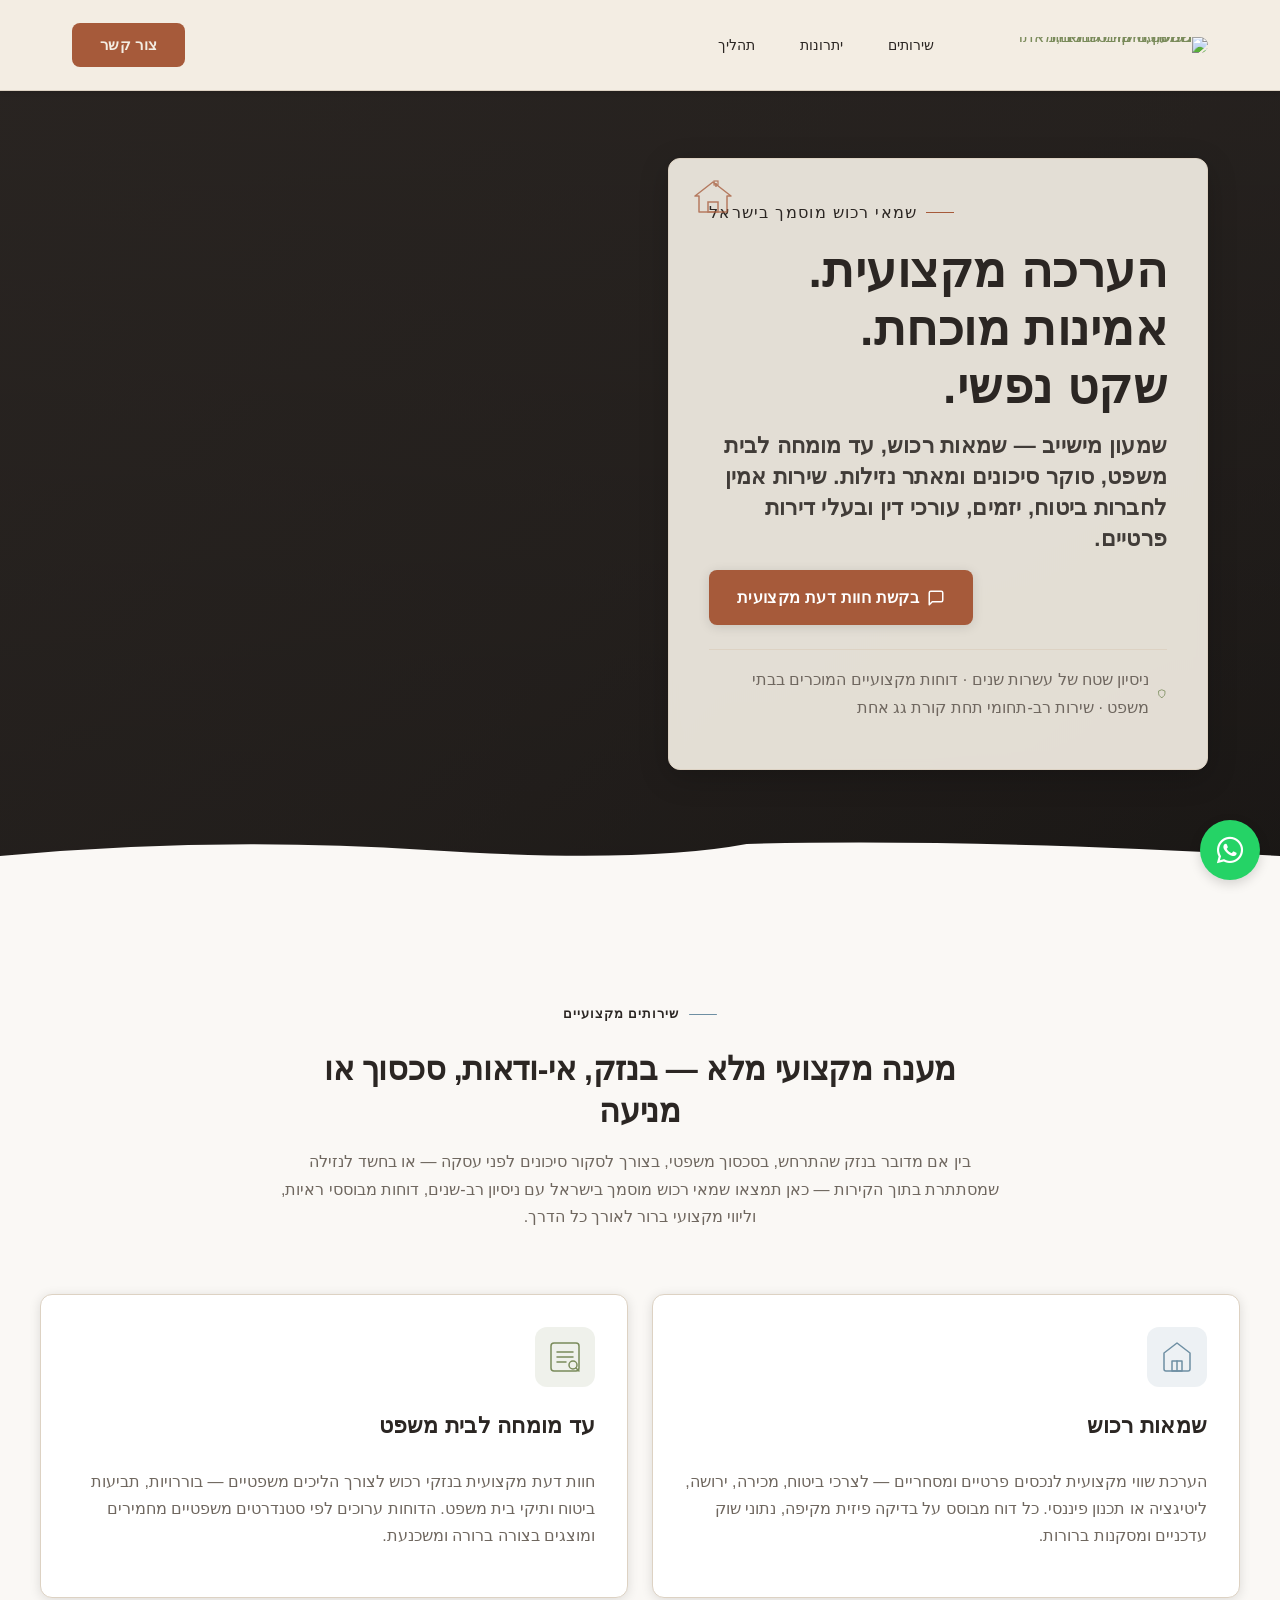
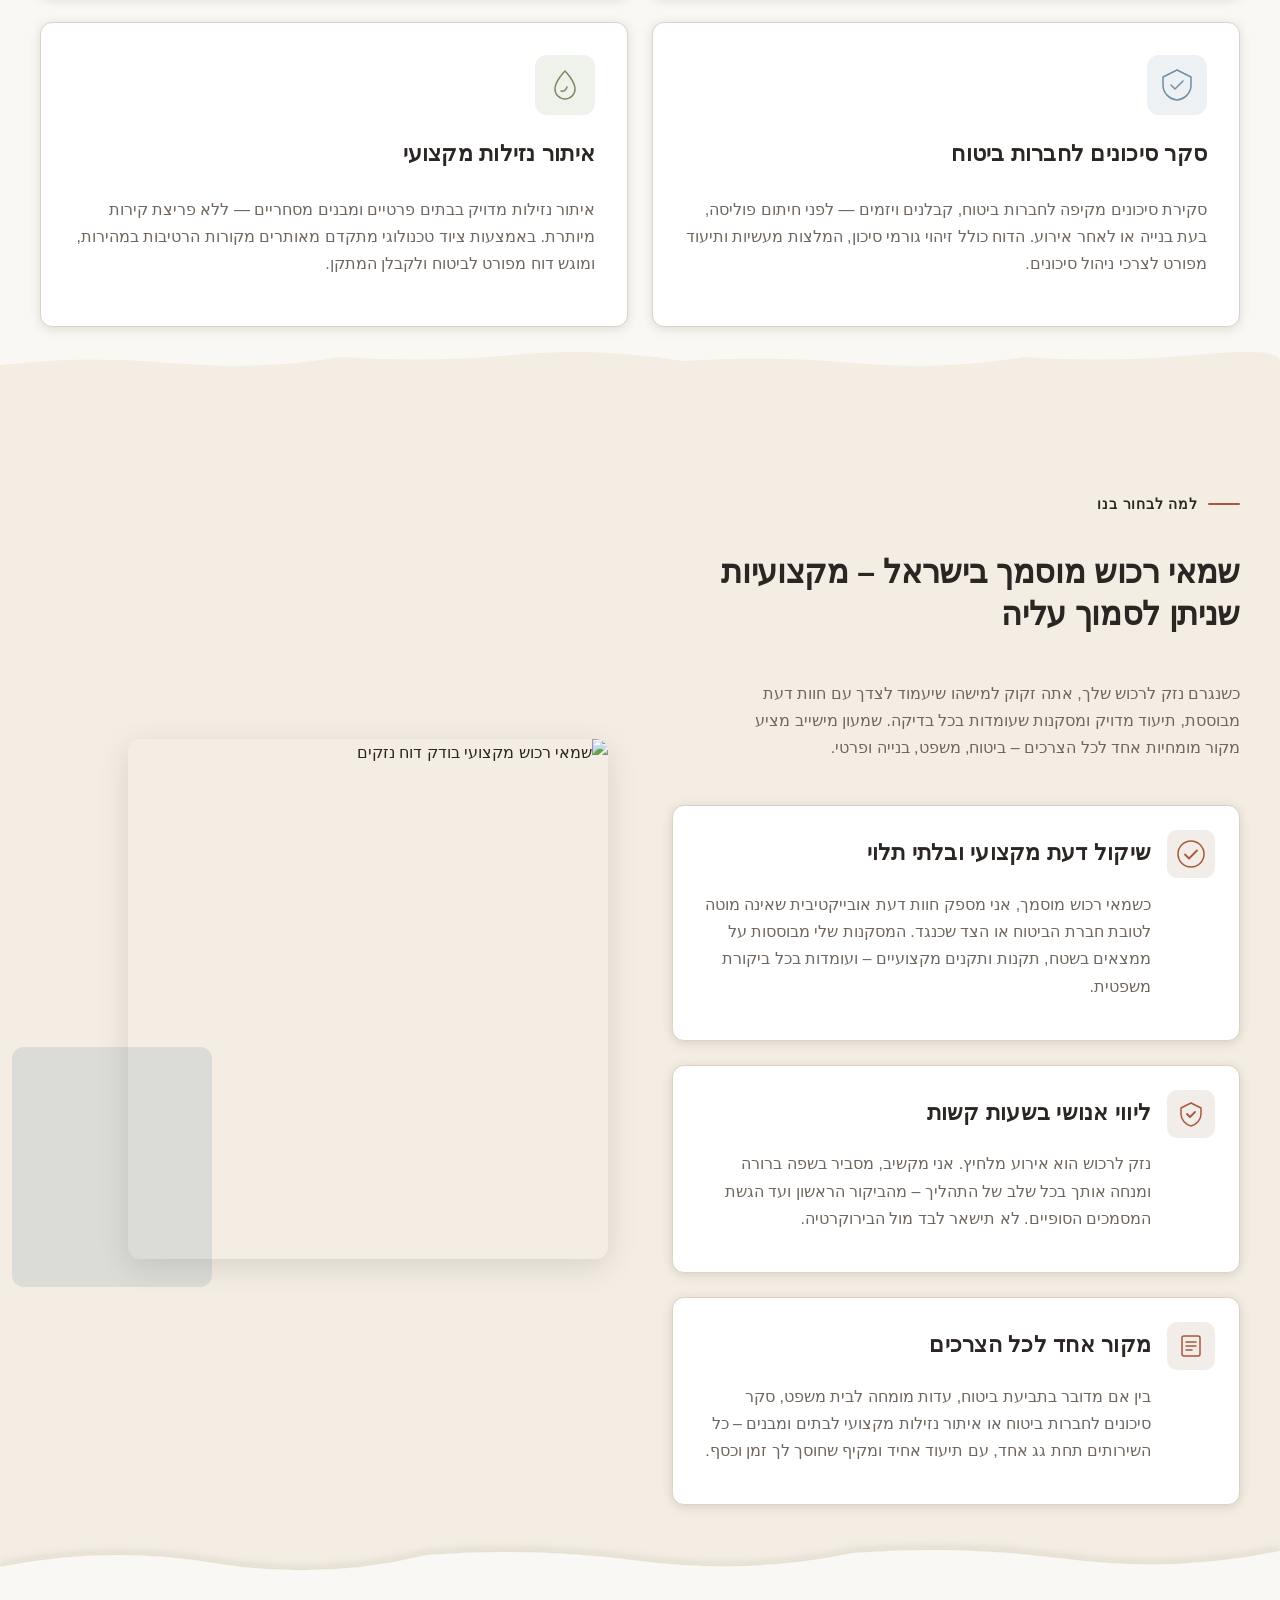
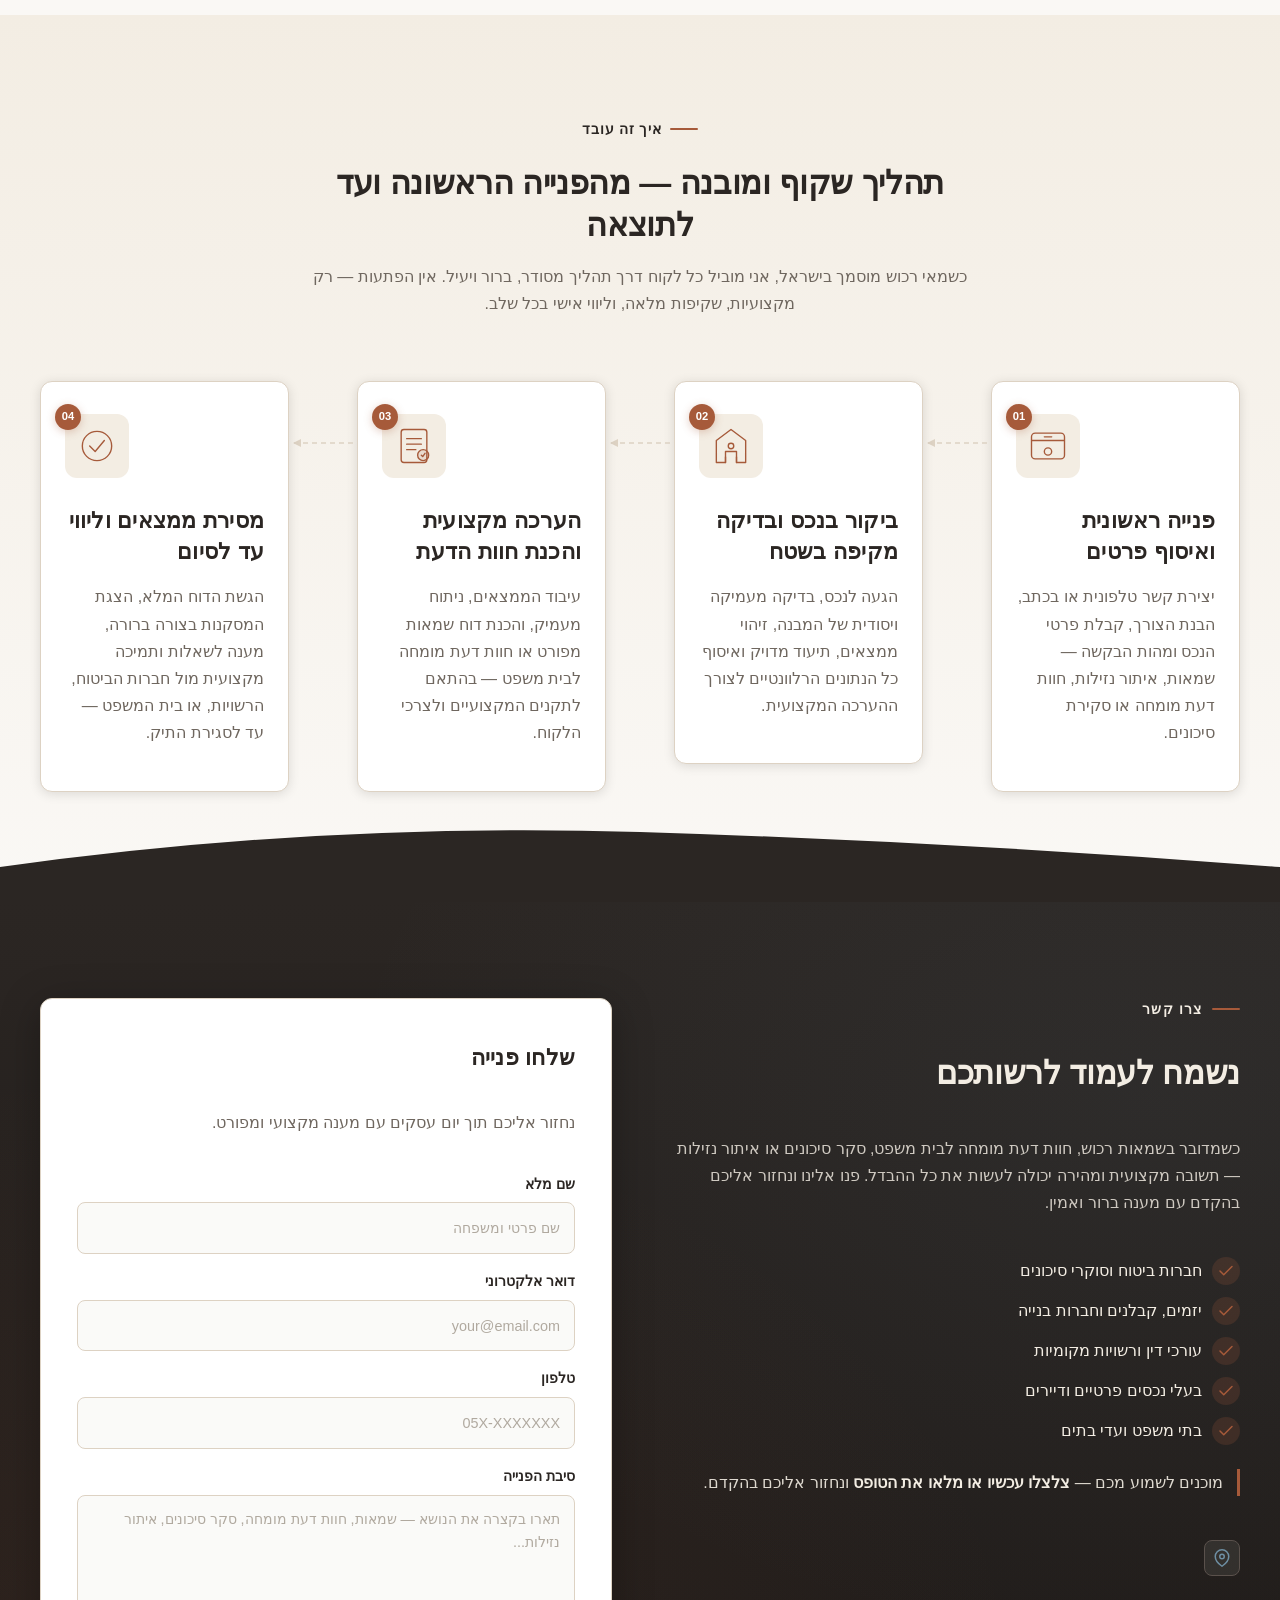
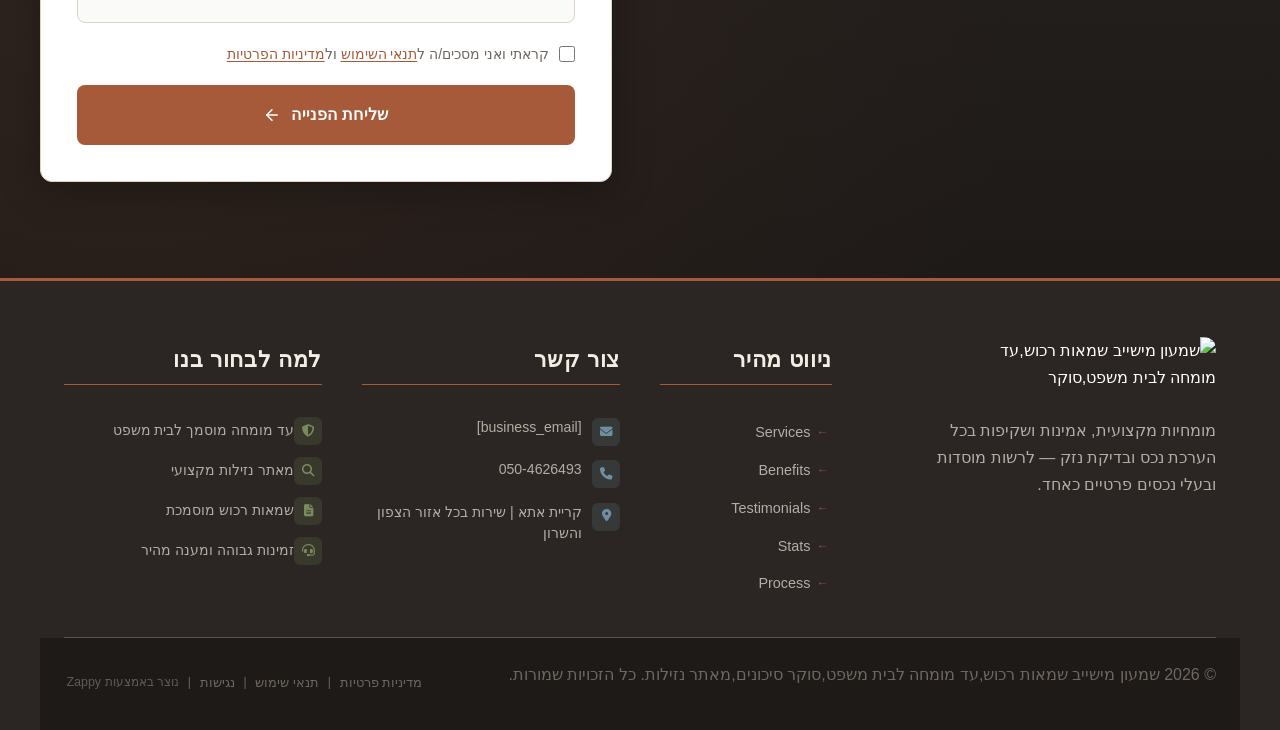
==== commit d58a2ae1: "Background sync: Progressive GitHub Sync" ====
--- a/public/index.html
+++ b/public/index.html
@@ -1 +1 @@
-<!doctype html><html dir="rtl" lang="he"><head><meta charset="UTF-8"><meta content="width=device-width,initial-scale=1" name="viewport"><meta content="index, follow" name="robots"><title>שמאי רכוש מוסמך בישראל — שמעון מישייב שמאות רכוש,עד מומחה לב</title><meta content="אני מעוניין להקים אתר עם דף נחיתה בבקשה" name="description"><meta content="שמאי רכוש מוסמך בישראל, עד מומחה לבית משפט נזקי רכוש, מאתר נזילות מקצועי לבתים ומבנים, סוקר סיכונים לחברות ביטוח" name="keywords"><link href="/assets/favicon.ico" rel="icon" type="image/x-icon"><link href="/assets/favicon-16x16.png" rel="icon" type="image/png" sizes="16x16"><link href="/assets/favicon-32x32.png" rel="icon" type="image/png" sizes="32x32"><link href="/assets/favicon-48x48.png" rel="icon" type="image/png" sizes="48x48"><link href="/assets/favicon-192x192.png" rel="icon" type="image/png" sizes="192x192"><link href="/assets/favicon-512x512.png" rel="icon" type="image/png" sizes="512x512"><link href="/assets/apple-touch-icon.png" rel="apple-touch-icon"><script>!function(){"use strict";var t="92c735e1-b9e3-4524-90cc-de8fb5a4987f",e="https://api.zappy5.com/api/analytics/track",a=18e5,n=2592e6,o=!0,i=!0,r=!0;var s=function(){var e="zappy_visitor_"+t,a=null;try{if(a=localStorage.getItem(e)){var o=JSON.parse(a),i=Date.now();if(i-o.created<n)return o.lastSeen=i,localStorage.setItem(e,JSON.stringify(o)),o.id}}catch(t){console.warn("Zappy Analytics: LocalStorage not available")}var r="zv_"+Date.now()+"_"+Math.random().toString(36).substr(2,9);try{localStorage.setItem(e,JSON.stringify({id:r,created:Date.now(),lastSeen:Date.now()}))}catch(t){}return r}(),c=function(){var e="zappy_session_"+t,n=null;try{if(n=sessionStorage.getItem(e)){var o=JSON.parse(n),i=Date.now();if(i-o.timestamp<a)return o.timestamp=i,sessionStorage.setItem(e,JSON.stringify(o)),o.id}}catch(t){console.warn("Zappy Analytics: SessionStorage not available")}var r="zs_"+Date.now()+"_"+Math.random().toString(36).substr(2,9);try{sessionStorage.setItem(e,JSON.stringify({id:r,timestamp:Date.now()}))}catch(t){}return r}();function l(a,n){n=n||{};var o={website_id:t,event_type:a,page_path:window.location.pathname,referrer:document.referrer||"direct",visitor_id:s,session_id:c,metadata:n};if(navigator.sendBeacon){var i=new Blob([JSON.stringify(o)],{type:"application/json"});navigator.sendBeacon(e,i)}else fetch(e,{method:"POST",headers:{"Content-Type":"application/json"},body:JSON.stringify(o),keepalive:!0}).catch(function(t){console.warn("Zappy Analytics: Failed to track event",t)})}o&&l("pageview",{title:document.title,url:window.location.href}),i&&document.addEventListener("click",function(t){var e=t.target;if("BUTTON"===e.tagName||e.closest("button")){var a="BUTTON"===e.tagName?e:e.closest("button");l("click",{element:"button",text:a.textContent.trim().substring(0,100),id:a.id||null,class:a.className||null})}else if("A"===e.tagName||e.closest("a")){var n="A"===e.tagName?e:e.closest("a");l("navigation",{element:"link",text:n.textContent.trim().substring(0,100),href:n.href,external:n.hostname!==window.location.hostname})}},!0),r&&document.addEventListener("submit",function(t){var e=t.target;l("form_submit",{form_id:e.id||null,form_name:e.name||null,form_action:e.action||null,form_method:e.method||"GET"})},!0);var d=Date.now();window.addEventListener("beforeunload",function(){l("page_unload",{time_on_page:Math.floor((Date.now()-d)/1e3),page_path:window.location.pathname})}),window.zappyAnalytics={track:l,getVisitorId:function(){return s},getSessionId:function(){return c}}}()</script><meta content="שמאי רכוש מוסמך בישראל — שמעון מישייב שמאות רכוש,עד מומחה לב" property="og:title"><meta content="אני מעוניין להקים אתר עם דף נחיתה בבקשה" property="og:description"><meta content="summary_large_image" name="twitter:card"><meta content="שמאי רכוש מוסמך בישראל — שמעון מישייב שמאות רכוש,עד מומחה לב" name="twitter:title"><meta content="אני מעוניין להקים אתר עם דף נחיתה בבקשה" name="twitter:description"><meta content="website" property="og:type"><meta content="he_IL" property="og:locale"><link href="https://cdnjs.cloudflare.com/ajax/libs/font-awesome/6.4.0/css/all.min.css" rel="stylesheet"><style>.skip-link{position:absolute;top:0;left:0;transform:translateY(-200%);padding:12px 18px;background:var(--bg-dark,#1a1a1a);color:var(--text-light,#fff);font-weight:600;border-radius:0 0 8px 0;z-index:10000}.skip-link:focus{transform:none;outline:2px solid var(--ring,#fff);outline-offset:2px}:focus-visible{outline:2px solid var(--ring,currentColor);outline-offset:3px}</style><link href="/assets/favicon.ico" rel="icon" type="image/x-icon"><link href="/assets/favicon-16x16.png" rel="icon" type="image/png" sizes="16x16"><link href="/assets/favicon-32x32.png" rel="icon" type="image/png" sizes="32x32"><link href="/assets/favicon-48x48.png" rel="icon" type="image/png" sizes="48x48"><link href="/assets/favicon-192x192.png" rel="icon" type="image/png" sizes="192x192"><link href="/assets/favicon-512x512.png" rel="icon" type="image/png" sizes="512x512"><link href="/assets/apple-touch-icon.png" rel="apple-touch-icon"><link href="https://cdn.jsdelivr.net/npm/vanilla-cookieconsent@3/dist/cookieconsent.css" rel="stylesheet"><script src="https://cdn.jsdelivr.net/npm/vanilla-cookieconsent@3/dist/cookieconsent.umd.js"></script><script src="https://cdn.jsdelivr.net/gh/mickidum/acc_toolbar/acctoolbar/acctoolbar.min.js"></script><link href="/styles.css" rel="stylesheet"><script>window.ZAPPY_WEBSITE_ID="92c735e1-b9e3-4524-90cc-de8fb5a4987f",window.ZAPPY_API_BASE="https://api.zappy5.com"</script><style id="zappy-dropdown-submenu-styles">#navMenu li:has(.sub-menu),.nav-menu li:has(.sub-menu),.navbar li:has(.sub-menu),nav li:has(.sub-menu){position:relative}#navMenu .sub-menu,.nav-menu .sub-menu,.navbar .sub-menu,nav .sub-menu{display:block!important;position:absolute!important;top:100%;left:0;min-width:220px;background:#fff;border-radius:8px;box-shadow:0 8px 25px rgba(0,0,0,.15);padding:8px 0;opacity:0;visibility:hidden;transform:translateY(10px);transition:all .3s ease;z-index:1000;list-style:none;pointer-events:none}#navMenu li:hover>.sub-menu,.nav-menu li:hover>.sub-menu,.navbar li:hover>.sub-menu,nav li:hover>.sub-menu{opacity:1!important;visibility:visible!important;transform:translateY(0)!important;pointer-events:auto!important}.sub-menu li{list-style:none;margin:0;padding:0}.sub-menu a{display:block!important;padding:10px 16px!important;color:var(--text-dark,#333)!important;font-weight:500;text-decoration:none;white-space:nowrap;transition:background-color .2s}.sub-menu .zappy-nav-child>a{padding-left:28px!important;font-size:.9em!important;opacity:.85!important}[dir=rtl] .sub-menu .zappy-nav-child>a,html[lang=ar] .sub-menu .zappy-nav-child>a,html[lang=he] .sub-menu .zappy-nav-child>a{padding-left:10px!important;padding-right:28px!important}.sub-menu .zappy-nav-parent>a{font-weight:600!important}.sub-menu a:hover{background-color:#f5f5f5}[dir=rtl] .nav-menu .sub-menu,[dir=rtl] .navbar .sub-menu,[dir=rtl] nav .sub-menu,html[lang=ar] .nav-menu .sub-menu,html[lang=ar] .navbar .sub-menu,html[lang=ar] nav .sub-menu,html[lang=he] .nav-menu .sub-menu,html[lang=he] .navbar .sub-menu,html[lang=he] nav .sub-menu{left:auto!important;right:0!important}.sub-menu:empty,.sub-menu:not(:has(li)):not(:has(> a)),.sub-menu:not(:has(li:not(.zappy-hidden-menu-item))):not(:has(> a)){display:none!important;opacity:0!important;visibility:hidden!important;pointer-events:none!important}li:has(.menu-group-title):hover>.sub-menu{opacity:1!important;visibility:visible!important;transform:translateY(0)!important;pointer-events:auto!important}#navMenu>li>.menu-group-title,.nav-menu>li>.menu-group-title{display:inline-block;padding:.5rem 1rem;cursor:default;user-select:none}@media (max-width:768px){#navMenu .sub-menu,.nav-menu .sub-menu,.navbar .sub-menu,nav .sub-menu{position:static!important;transform:none!important;box-shadow:none!important;background:0 0!important;max-height:0;overflow:hidden;opacity:0;visibility:hidden;transition:max-height .3s ease,opacity .3s ease;padding:0!important;border-radius:0!important}#navMenu .sub-menu.mobile-expanded,.nav-menu .sub-menu.mobile-expanded,.navbar .sub-menu.mobile-expanded{max-height:none!important;overflow-y:visible!important;opacity:1!important;visibility:visible!important;padding:8px 0 8px 16px!important}[dir=rtl] .sub-menu.mobile-expanded,html[lang=he] .sub-menu.mobile-expanded{padding:8px 16px 8px 0!important}#navMenu li:hover>.sub-menu,.nav-menu li:hover>.sub-menu,.navbar li:hover>.sub-menu,nav li:hover>.sub-menu{opacity:0;visibility:hidden;pointer-events:none}#navMenu li>.sub-menu.mobile-expanded,.nav-menu li>.sub-menu.mobile-expanded,.navbar li>.sub-menu.mobile-expanded,nav li>.sub-menu.mobile-expanded{opacity:1!important;visibility:visible!important;pointer-events:auto!important}#navMenu li:has(.sub-menu),.nav-menu li:has(.sub-menu),.navbar li:has(.sub-menu),nav li:has(.sub-menu){display:flex!important;flex-wrap:wrap!important;align-items:center!important;position:relative!important;min-height:44px!important}#navMenu li:has(.sub-menu)>a,.nav-menu li:has(.sub-menu)>a,.navbar li:has(.sub-menu)>a,nav li:has(.sub-menu)>a{flex:1!important;min-width:0!important}#navMenu li:has(.sub-menu)>.menu-group-title,.nav-menu li:has(.sub-menu)>.menu-group-title,.navbar li:has(.sub-menu)>.menu-group-title,nav li:has(.sub-menu)>.menu-group-title{flex:1!important;min-width:0!important;padding:0!important;line-height:inherit!important}#navMenu li:has(.sub-menu)>.sub-menu,.nav-menu li:has(.sub-menu)>.sub-menu,.navbar li:has(.sub-menu)>.sub-menu,nav li:has(.sub-menu)>.sub-menu{flex-basis:100%!important;width:100%!important}#navMenu li:has(.sub-menu)>a [class*=arrow],#navMenu li:has(.sub-menu)>a [class*=chevron],.nav-menu li:has(.sub-menu)>a .fa-angle-down,.nav-menu li:has(.sub-menu)>a .fa-chevron-down,.nav-menu li:has(.sub-menu)>a [class*=arrow],.nav-menu li:has(.sub-menu)>a [class*=chevron],nav li:has(.sub-menu)>a [class*=arrow],nav li:has(.sub-menu)>a [class*=chevron]{display:none!important;visibility:hidden!important}.mobile-submenu-toggle{display:flex!important;align-items:center!important;justify-content:center!important;width:44px!important;height:auto!important;background:0 0!important;border:none!important;cursor:pointer!important;color:var(--text-dark)!important;position:static!important;flex-shrink:0!important;align-self:stretch!important;z-index:2!important;padding:0!important;margin:0!important}.mobile-submenu-toggle::after{content:''!important;width:0!important;height:0!important;border-left:6px solid transparent!important;border-right:6px solid transparent!important;border-top:7px solid currentColor!important;transition:transform .3s ease!important}.mobile-submenu-toggle.expanded::after{transform:rotate(180deg)!important}.sub-menu a{padding:10px 0!important;display:block!important;color:var(--text-dark)!important;white-space:normal!important}.sub-menu .zappy-nav-child>a{padding-left:28px!important;font-size:.9em!important;opacity:.85!important}[dir=rtl] .sub-menu .zappy-nav-child>a,html[lang=ar] .sub-menu .zappy-nav-child>a,html[lang=he] .sub-menu .zappy-nav-child>a{padding-left:0!important;padding-right:28px!important}.sub-menu .zappy-nav-parent>a{font-weight:600!important}#navMenu.active,.nav-menu.active{max-width:100vw!important;overflow-x:hidden!important;box-sizing:border-box!important}.navbar .sub-menu li a,.zappy-products-dropdown .sub-menu a,nav.navbar .sub-menu li a{color:var(--text-dark)!important}}@media (min-width:769px){.mobile-submenu-toggle{display:none!important}}</style><style id="zappy-widget-visibility">html[dir=rtl] .whatsapp-float{right:20px!important;left:auto!important}html:not([dir]) .whatsapp-float,html[dir=ltr] .whatsapp-float{left:20px!important;right:auto!important}html[dir=rtl] #mic-access-tool-general-button,html[dir=rtl] #mic-init-access-tool #mic-access-tool-general-button,html[dir=rtl] #mic-init-access-tool .mic-access-tool-general-button,html[dir=rtl] ._access-icon,html[dir=rtl] .mic-access-tool-general-button{left:20px!important;right:auto!important}html:not([dir]) #mic-access-tool-general-button,html:not([dir]) #mic-init-access-tool #mic-access-tool-general-button,html:not([dir]) #mic-init-access-tool .mic-access-tool-general-button,html:not([dir]) ._access-icon,html:not([dir]) .mic-access-tool-general-button,html[dir=ltr] #mic-access-tool-general-button,html[dir=ltr] #mic-init-access-tool #mic-access-tool-general-button,html[dir=ltr] #mic-init-access-tool .mic-access-tool-general-button,html[dir=ltr] ._access-icon,html[dir=ltr] .mic-access-tool-general-button{right:20px!important;left:auto!important}@media (max-width:768px){.whatsapp-float{display:flex!important}}@media (min-width:769px){.whatsapp-float{display:flex!important}}@media (max-width:768px){#mic-access-tool-general-button,#mic-init-access-tool #mic-access-tool-general-button,#mic-init-access-tool .mic-access-tool-general-button,._access-icon,.mic-access-tool-general-button{display:flex!important;visibility:visible!important;opacity:1!important;pointer-events:auto!important}#mic-access-tool-box.opened-mic-access-tool,#mic-init-access-tool #mic-access-tool-box.opened-mic-access-tool,.mic-access-tool-box.opened-mic-access-tool{visibility:visible!important;opacity:1!important;pointer-events:auto!important}}@media (min-width:769px){#mic-access-tool-general-button,#mic-init-access-tool #mic-access-tool-general-button,#mic-init-access-tool .mic-access-tool-general-button,._access-icon,.mic-access-tool-general-button{display:flex!important;visibility:visible!important;opacity:1!important;pointer-events:auto!important}#mic-access-tool-box.opened-mic-access-tool,#mic-init-access-tool #mic-access-tool-box.opened-mic-access-tool,.mic-access-tool-box.opened-mic-access-tool{visibility:visible!important;opacity:1!important;pointer-events:auto!important}}</style></head><body><a href="#main" class="skip-link">דלג לתוכן הראשי</a><nav class="navbar" dir="rtl"><button class="mobile-toggle" aria-label="Menu" id="mobileToggle"><svg viewBox="0 0 24 24" fill="none" height="24" width="24" class="hamburger-icon"><path d="M3 12h18M3 6h18M3 18h18" stroke="currentColor" stroke-width="2" stroke-linecap="round"></path></svg> <svg viewBox="0 0 24 24" fill="none" height="24" width="24" style="display:none" class="close-icon"><path d="M18 6L6 18M6 6l12 12" stroke="currentColor" stroke-width="2" stroke-linecap="round"></path></svg></button> <button class="phone-header-btn" aria-label="Call" data-phone="0504626493"><svg viewBox="0 0 24 24" fill="currentColor" height="20" width="20"><path d="M22 16.92v3a2 2 0 0 1-2.18 2 19.79 19.79 0 0 1-8.63-3.07 19.5 19.5 0 0 1-6-6 19.79 19.79 0 0 1-3.07-8.67A2 2 0 0 1 4.11 2h3a2 2 0 0 1 2 1.72 12.84 12.84 0 0 0 .7 2.81 2 2 0 0 1-.45 2.11L8.09 9.91a16 16 0 0 0 6 6l1.27-1.27a2 2 0 0 1 2.11-.45 12.84 12.84 0 0 0 2.81.7A2 2 0 0 1 22 16.92z"></path></svg></button><div class="nav-container"><div class="nav-right-group"><div class="nav-brand"><a href="/" class="logo-link"><img alt="שמעון מישייב שמאות רכוש,עד מומחה לבית משפט,סוקר סיכונים,מאתר נזילות" src="/assets/site-----image-1.webp" class="logo"></a></div><ul class="nav-menu" id="navMenu"><li><a href="#services">שירותים</a></li><li><a href="#benefits">יתרונות</a></li><li><a href="#process">תהליך</a></li></ul></div><div class="nav-cta-container"><a href="#contact" class="nav-cta-btn">צור קשר</a></div></div></nav><script>window.addEventListener("load",function(){const e=document.querySelector(".navbar, nav, header");if(!e)return void console.log("[Navbar] Navbar element not found");let t=document.getElementById("mobileToggle")||document.querySelector(".mobile-toggle")||document.querySelector(".hamburger")||document.querySelector(".hamburger-menu")||document.querySelector(".menu-toggle")||document.querySelector(".burger-menu")||document.querySelector('[aria-label="Menu"]')||document.querySelector('[aria-label="תפריט"]');const n=document.querySelector(".phone-header-btn"),o=window.getComputedStyle(e);let r=o.backgroundColor;if(console.log("[Navbar] Initial navbar background:",r),"transparent"===r||"rgba(0, 0, 0, 0)"===r||r.startsWith("rgba")&&r.includes(", 0)")){const e=o.backgroundImage;if(e&&"none"!==e)console.log("[Navbar] Navbar has background image/gradient, using dark text"),r="rgb(240, 240, 240)";else{const e=window.getComputedStyle(document.body).backgroundColor;console.log("[Navbar] Navbar transparent, using body background:",e),r=e}}const a=r.match(/\d+/g);if(a&&a.length>=3){const e=(.299*parseInt(a[0])+.587*parseInt(a[1])+.114*parseInt(a[2]))/255;console.log("[Navbar] Mobile button colors preserved from Claude CSS (luminance:",e.toFixed(2)+")");const o=document.createElement("style");o.id="zappy-mobile-nav-fix";document.documentElement.lang;document.documentElement.dir,o.textContent='\n        /* Hide mobile buttons on desktop, show only on mobile */\n        @media (min-width: 769px) {\n          .mobile-toggle,\n          .phone-header-btn {\n            display: none !important;\n          }\n        }\n        \n        /* Show and position mobile buttons correctly on mobile */\n        @media (max-width: 768px) {\n          .navbar,\n          nav.navbar {\n            min-height: 70px !important;\n          }\n\n          .mobile-toggle,\n          .phone-header-btn {\n            position: absolute !important;\n            top: 0 !important;\n            bottom: 0 !important;\n            margin-top: auto !important;\n            margin-bottom: auto !important;\n            transform: none !important;\n            z-index: 1001 !important;\n            display: flex !important;\n            align-items: center !important;\n            justify-content: center !important;\n            width: 36px !important;\n            height: 36px !important;\n            border-radius: 50% !important;\n            border: none !important;\n            cursor: pointer !important;\n            padding: 6px !important;\n            background: none !important;\n            color: var(--nav-text, var(--text-dark)) !important;\n            touch-action: manipulation !important;\n            -webkit-tap-highlight-color: transparent !important;\n          }\n\n          html[data-zappy-site-type="ecommerce"] .phone-header-btn,\n          body[data-zappy-site-type="ecommerce"] .phone-header-btn,\n          html[data-zappy-site-type="ecommerce"] header .phone-header-btn,\n          html[data-zappy-site-type="ecommerce"] nav .phone-header-btn {\n            display: none !important;\n            visibility: hidden !important;\n            width: 0 !important;\n            height: 0 !important;\n            min-width: 0 !important;\n            overflow: hidden !important;\n          }\n          \n          /* LTR positioning (default): hamburger LEFT, phone RIGHT */\n          html:not([dir="rtl"]):not([lang="he"]):not([lang="ar"]) .mobile-toggle,\n          html[dir="ltr"] .mobile-toggle {\n            left: 12px !important;\n            right: auto !important;\n          }\n          html:not([dir="rtl"]):not([lang="he"]):not([lang="ar"]) .phone-header-btn,\n          html[dir="ltr"] .phone-header-btn {\n            right: 12px !important;\n            left: auto !important;\n          }\n          \n          /* RTL positioning: hamburger RIGHT, phone LEFT */\n          html[dir="rtl"] .mobile-toggle,\n          html[lang="he"] .mobile-toggle,\n          html[lang="ar"] .mobile-toggle {\n            right: 12px !important;\n            left: auto !important;\n          }\n          html[dir="rtl"] .phone-header-btn,\n          html[lang="he"] .phone-header-btn,\n          html[lang="ar"] .phone-header-btn {\n            left: 12px !important;\n            right: auto !important;\n          }\n          \n          /* CRITICAL: Ensure nav-container has min-height on mobile */\n          /* All children are positioned absolutely/fixed on mobile, so height:auto collapses to 0 */\n          .nav-container {\n            min-height: 70px !important;\n            position: relative !important;\n          }\n          \n          /* Ensure SVG icons are properly sized and inherit color */\n          .mobile-toggle svg,\n          .phone-header-btn svg {\n            width: 24px !important;\n            height: 24px !important;\n            /* Don\'t force display - let JavaScript control hamburger/close toggle */\n          }\n          \n          /* Reset nav-cta-container on mobile - remove desktop box-shadow/padding */\n          /* that creates a visible ghost box when CTA button is hidden */\n          .nav-cta-container {\n            box-shadow: none !important;\n            padding: 0 !important;\n          }\n          \n          /* Hide nav-cta-container entirely on mobile when there\'s no lang-switcher */\n          /* (only the CTA button is inside, and it\'s hidden on mobile) */\n          .nav-cta-container:not(:has(.lang-switcher)) {\n            display: none !important;\n          }\n          \n          /* CRITICAL: Prevent hero image fade gradient from bleeding over headline text */\n          /* The .image-fade-gradient has bottom: -30px (extends below parent) */\n          /* On mobile stacked layout, this overlaps the h1 text below the image */\n          .hero-image-column {\n            overflow: hidden !important;\n          }\n          .image-fade-gradient {\n            bottom: 0 !important;\n          }\n          \n          /* Hide desktop language switcher on mobile - hamburger menu handles it */\n          /* High specificity to override stored CSS */\n          .lang-switcher,\n          .nav-cta-container .lang-switcher,\n          .nav-container .lang-switcher,\n          .navbar .lang-switcher,\n          .navbar .nav-cta-container .lang-switcher {\n            display: none !important;\n          }\n        }\n      ';const r=document.getElementById("zappy-mobile-nav-fix");r&&r.remove(),document.head.appendChild(o),console.log("[Navbar] Critical CSS injected for mobile nav positioning");const i=window.innerWidth<=768;if(t){const e=t.querySelector(".hamburger-icon"),n=t.querySelector(".close-icon");e&&(e.style.setProperty("width","24px","important"),e.style.setProperty("height","24px","important"),e.style.setProperty("display","block","important")),n&&(n.style.setProperty("width","24px","important"),n.style.setProperty("height","24px","important"),n.style.setProperty("display","none","important")),i?(t.style.setProperty("position","absolute","important"),t.style.setProperty("top","0","important"),t.style.setProperty("bottom","0","important"),t.style.setProperty("margin-top","auto","important"),t.style.setProperty("margin-bottom","auto","important"),t.style.setProperty("transform","none","important"),t.style.setProperty("z-index","1001","important"),t.style.removeProperty("left"),t.style.removeProperty("right"),console.log("[Navbar] Mobile toggle positioning applied (mobile viewport)")):(t.style.removeProperty("position"),t.style.removeProperty("top"),t.style.removeProperty("transform"),t.style.removeProperty("z-index"),t.style.removeProperty("left"),t.style.removeProperty("right"),console.log("[Navbar] Desktop viewport - cleared mobile toggle inline positioning"))}if(n){const e=n.querySelector("svg");e&&(e.style.width="24px",e.style.height="24px",e.setAttribute("width","24"),e.setAttribute("height","24")),i?(n.style.setProperty("position","absolute","important"),n.style.setProperty("top","0","important"),n.style.setProperty("bottom","0","important"),n.style.setProperty("margin-top","auto","important"),n.style.setProperty("margin-bottom","auto","important"),n.style.setProperty("transform","none","important"),n.style.setProperty("z-index","1001","important"),n.style.removeProperty("left"),n.style.removeProperty("right"),console.log("[Navbar] Phone button positioning applied (mobile viewport)")):(n.style.removeProperty("position"),n.style.removeProperty("top"),n.style.removeProperty("transform"),n.style.removeProperty("z-index"),n.style.removeProperty("left"),n.style.removeProperty("right"),console.log("[Navbar] Desktop viewport - cleared phone button inline positioning"))}}else console.log("[Navbar] Could not parse background color:",r);t=document.getElementById("mobileToggle")||document.querySelector(".mobile-toggle")||document.querySelector(".hamburger")||document.querySelector(".hamburger-menu")||document.querySelector(".menu-toggle")||document.querySelector(".burger-menu")||document.querySelector('[aria-label="Menu"]')||document.querySelector('[aria-label="תפריט"]');const i=document.getElementById("navMenu")||document.querySelector(".nav-menu")||document.querySelector(".nav-links")||document.querySelector("nav ul:not(.submenu)");if(!t||!i)return void console.log("[Navbar] Mobile toggle or menu not found:",{toggle:!!t,menu:!!i});i.id||(i.id="navMenu"),console.log("[Navbar] Initializing mobile menu...");const l=t.cloneNode(!0);t.parentNode.replaceChild(l,t);var s=0;function p(e){var t=Date.now();t-s<300||(s=t,function(e){e.preventDefault(),e.stopPropagation();const t=l.querySelector(".hamburger-icon"),n=l.querySelector(".close-icon");i.classList.contains("active")?(i.classList.remove("active"),t&&t.style.setProperty("display","block","important"),n&&n.style.setProperty("display","none","important"),document.body.style.overflow="",console.log("[Navbar] Menu closed")):(i.classList.add("active"),t&&t.style.setProperty("display","none","important"),n&&n.style.setProperty("display","block","important"),document.body.style.overflow="hidden",console.log("[Navbar] Menu opened"))}(e))}l.addEventListener("click",p),l.addEventListener("touchend",p),i.querySelectorAll("a").forEach(function(e){e.addEventListener("click",function(){if("#"===this.getAttribute("href"))return;const e=l.querySelector(".hamburger-icon"),t=l.querySelector(".close-icon");i.classList.remove("active"),e&&e.style.setProperty("display","block","important"),t&&t.style.setProperty("display","none","important"),document.body.style.overflow="",console.log("[Navbar] Menu closed (link clicked)")})});var m=i.querySelectorAll(".dropdown-toggle");m.forEach(function(e){e.addEventListener("click",function(e){e.preventDefault(),e.stopPropagation();var t=this.closest(".nav-dropdown");t&&(t.parentNode.querySelectorAll(".nav-dropdown.open").forEach(function(e){e!==t&&e.classList.remove("open")}),t.classList.toggle("open"),console.log("[Navbar] Dropdown toggled:",t.classList.contains("open")?"open":"closed"))})}),document.addEventListener("click",function(e){e.target.closest(".nav-dropdown")||document.querySelectorAll(".nav-dropdown.open").forEach(function(e){e.classList.remove("open")})}),console.log("[Navbar] Dropdown handlers initialized for "+m.length+" dropdowns"),n&&n.addEventListener("click",function(){const e=document.querySelectorAll('a[href^="tel:"]'),t=e.length>0?e[0].getAttribute("href").replace("tel:",""):"050-4626493";window.location.href="tel:"+t,console.log("[Navbar] Phone button clicked")}),console.log("[Navbar] Mobile menu initialized successfully")})</script><main id="main"><section class="index-hero-section" data-band-index="0" data-layout-spec="בית-hero" data-zappy-anim-delay="0s" data-zappy-anim-duration="0.7s" data-zappy-animate="slide-up" dir="rtl" id="hero" data-hero-type="fullscreen-scrim"><div class="index-hero-bg" aria-hidden="true"><img alt="שמאי רכוש מקצועי בודק נזקי רטיבות בדירה" src="/assets/site-index-hero-image-1.webp" data-context="A calm, professional property inspection scene in warm natural light. A middle-aged Israeli male surveyor in smart casual attire carefully examines moisture damage on an interior wall of a residential apartment. He holds a professional moisture meter device, with a clipboard nearby. The room has warm beige plaster walls, soft afternoon light coming through a window. The atmosphere is trustworthy and understated — not glossy or corporate. Realistic photography style, shallow depth of field, earthy tones." data-placeholder="index-hero-image-1" height="700" loading="eager" width="1200" data-hero-bg="true" fetchpriority="high"></div><div class="index-hero-scrim" aria-hidden="true"></div><div class="index-hero-container"><article class="index-hero-card"><svg viewBox="0 0 40 36" fill="none" height="36" width="40" xmlns="http://www.w3.org/2000/svg" aria-hidden="true" class="index-hero-motif" data-no-icon-edit="true"><path d="M20 3L2 17h4v16h28V17h4L20 3z" stroke="var(--primary)" stroke-width="1.5" stroke-linejoin="round" fill="none"></path><rect height="10" width="10" x="15" y="23" stroke="var(--primary)" stroke-width="1.5" fill="none"></rect><line x1="23" x2="23" y1="4" y2="8" stroke="var(--primary)" stroke-width="1.5"></line><rect height="4" width="4" x="21" y="2" stroke="var(--primary)" stroke-width="1.2" fill="none"></rect></svg><p class="index-hero-eyebrow">שמאי רכוש מוסמך בישראל</p><h1 class="index-hero-h1">הערכה מקצועית. אמינות מוכחת.<br>שקט נפשי.</h1><h3 class="index-hero-subtitle">שמעון מישייב — שמאות רכוש, עד מומחה לבית משפט, סוקר סיכונים ומאתר נזילות. שירות אמין לחברות ביטוח, יזמים, עורכי דין ובעלי דירות פרטיים.</h3><div class="index-hero-ctas"><a href="#contact" class="index-hero-btn-primary"><svg viewBox="0 0 24 24" fill="none" height="18" width="18" data-element-type="icon" data-icon-type="svg" stroke="currentColor" stroke-linecap="round" stroke-linejoin="round" stroke-width="2" aria-hidden="true"><path d="M21 15a2 2 0 0 1-2 2H7l-4 4V5a2 2 0 0 1 2-2h14a2 2 0 0 1 2 2z"></path></svg> בקשת חוות דעת מקצועית</a></div><p class="index-hero-trust"><svg viewBox="0 0 24 24" fill="none" height="15" width="15" data-element-type="icon" data-icon-type="svg" stroke="var(--accent)" stroke-linecap="round" stroke-linejoin="round" stroke-width="2" aria-hidden="true"><path d="M12 22s8-4 8-10V5l-8-3-8 3v7c0 6 8 10 8 10z"></path></svg> ניסיון שטח של עשרות שנים · דוחות מקצועיים המוכרים בבתי משפט · שירות רב-תחומי תחת קורת גג אחת</p></article></div><div class="index-hero-divider-wrapper"><svg viewBox="0 0 1200 72" xmlns="http://www.w3.org/2000/svg" aria-hidden="true" data-no-icon-edit="true" preserveAspectRatio="none"><path d="M0,72 L0,28 Q200,8 400,22 T700,16 Q900,10 1200,28 L1200,72 Z" fill="#FAF8F5"></path></svg></div></section><section class="index-services-section" data-band-index="1" data-layout-spec="בית-services" data-zappy-anim-delay="0.1s" data-zappy-anim-duration="0.7s" data-zappy-animate="slide-up" dir="rtl" id="services"><div class="index-services-container"><div class="index-services-intro"><span class="index-services-label"><span class="index-services-label-dash" aria-hidden="true"></span> שירותים מקצועיים</span><h2 class="index-services-heading">מענה מקצועי מלא — בנזק, אי-ודאות, סכסוך או מניעה</h2><p class="index-services-subtext">בין אם מדובר בנזק שהתרחש, בסכסוך משפטי, בצורך לסקור סיכונים לפני עסקה — או בחשד לנזילה שמסתתרת בתוך הקירות — כאן תמצאו שמאי רכוש מוסמך בישראל עם ניסיון רב-שנים, דוחות מבוססי ראיות, וליווי מקצועי ברור לאורך כל הדרך.</p></div><div class="index-services-grid"><article class="index-services-card"><div class="index-services-icon-wrap index-services-icon-blue"><svg viewBox="0 0 36 36" fill="none" height="36" width="36" data-element-type="icon" data-icon-type="svg" stroke="currentColor" stroke-linecap="round" stroke-linejoin="round" stroke-width="1.5" aria-hidden="true" xmlns="http://www.w3.org/2000/svg"><path d="M5 14L18 4l13 10v16a2 2 0 01-2 2H7a2 2 0 01-2-2V14z"></path><rect height="10" width="10" x="13" y="22"></rect><line x1="18" x2="18" y1="22" y2="32"></line></svg></div><div class="index-services-card-content"><h3>שמאות רכוש</h3><p>הערכת שווי מקצועית לנכסים פרטיים ומסחריים — לצרכי ביטוח, מכירה, ירושה, ליטיגציה או תכנון פיננסי. כל דוח מבוסס על בדיקה פיזית מקיפה, נתוני שוק עדכניים ומסקנות ברורות.</p></div></article><article class="index-services-card"><div class="index-services-icon-wrap index-services-icon-olive"><svg viewBox="0 0 36 36" fill="none" height="36" width="36" data-element-type="icon" data-icon-type="svg" stroke="currentColor" stroke-linecap="round" stroke-linejoin="round" stroke-width="1.5" aria-hidden="true" xmlns="http://www.w3.org/2000/svg"><rect height="28" width="28" x="4" y="4" rx="3"></rect><line x1="10" x2="26" y1="13" y2="13"></line><line x1="10" x2="26" y1="18" y2="18"></line><line x1="10" x2="19" y1="23" y2="23"></line><circle cx="26" cy="26" r="4" fill="none"></circle><line x1="29" x2="32" y1="29" y2="32"></line></svg></div><div class="index-services-card-content"><h3>עד מומחה לבית משפט</h3><p>חוות דעת מקצועית בנזקי רכוש לצורך הליכים משפטיים — בוררויות, תביעות ביטוח ותיקי בית משפט. הדוחות ערוכים לפי סטנדרטים משפטיים מחמירים ומוצגים בצורה ברורה ומשכנעת.</p></div></article><article class="index-services-card"><div class="index-services-icon-wrap index-services-icon-blue"><svg viewBox="0 0 36 36" fill="none" height="36" width="36" data-element-type="icon" data-icon-type="svg" stroke="currentColor" stroke-linecap="round" stroke-linejoin="round" stroke-width="1.5" aria-hidden="true" xmlns="http://www.w3.org/2000/svg"><path d="M18 3L4 10v8c0 8 6 14 14 15 8-1 14-7 14-15v-8L18 3z"></path><polyline points="12,18 16,22 24,14"></polyline></svg></div><div class="index-services-card-content"><h3>סקר סיכונים לחברות ביטוח</h3><p>סקירת סיכונים מקיפה לחברות ביטוח, קבלנים ויזמים — לפני חיתום פוליסה, בעת בנייה או לאחר אירוע. הדוח כולל זיהוי גורמי סיכון, המלצות מעשיות ותיעוד מפורט לצרכי ניהול סיכונים.</p></div></article><article class="index-services-card"><div class="index-services-icon-wrap index-services-icon-olive"><svg viewBox="0 0 36 36" fill="none" height="36" width="36" data-element-type="icon" data-icon-type="svg" stroke="currentColor" stroke-linecap="round" stroke-linejoin="round" stroke-width="1.5" aria-hidden="true" xmlns="http://www.w3.org/2000/svg"><path d="M18 4C18 4 8 14 8 22a10 10 0 0020 0C28 14 18 4 18 4z"></path><path d="M14 24a5 5 0 006-4"></path></svg></div><div class="index-services-card-content"><h3>איתור נזילות מקצועי</h3><p>איתור נזילות מדויק בבתים פרטיים ומבנים מסחריים — ללא פריצת קירות מיותרת. באמצעות ציוד טכנולוגי מתקדם מאותרים מקורות הרטיבות במהירות, ומוגש דוח מפורט לביטוח ולקבלן המתקן.</p></div></article></div></div><div class="index-services-divider-wrapper"><svg viewBox="0 0 1200 70" xmlns="http://www.w3.org/2000/svg" aria-hidden="true" data-no-icon-edit="true" preserveAspectRatio="none"><path d="M0,70 L0,38 Q80,28 160,36 T320,30 Q400,36 480,28 T640,34 Q720,28 800,36 T960,30 Q1040,36 1120,28 T1200,34 L1200,70 Z" fill="#F3EDE3"></path></svg></div></section><section class="index-benefits-section" data-band-index="2" data-layout-spec="בית-benefits" data-zappy-anim-delay="0.2s" data-zappy-anim-duration="0.7s" data-zappy-animate="slide-up" dir="rtl" id="benefits"><div class="index-benefits-container"><div class="index-benefits-layout"><div class="index-benefits-content"><div class="index-benefits-label"><span class="index-benefits-label-dash" aria-hidden="true"></span> <span class="index-benefits-label-text">למה לבחור בנו</span></div><h2 class="index-benefits-heading">שמאי רכוש מוסמך בישראל – מקצועיות שניתן לסמוך עליה</h2><p class="index-benefits-intro">כשנגרם נזק לרכוש שלך, אתה זקוק למישהו שיעמוד לצדך עם חוות דעת מבוססת, תיעוד מדויק ומסקנות שעומדות בכל בדיקה. שמעון מישייב מציע מקור מומחיות אחד לכל הצרכים – ביטוח, משפט, בנייה ופרטי.</p><div class="index-benefits-list"><article class="index-benefit-item"><div class="index-benefit-icon-wrap" aria-hidden="true"><svg viewBox="0 0 28 28" fill="none" height="28" width="28" data-element-type="icon" data-icon-type="svg" xmlns="http://www.w3.org/2000/svg"><circle cx="14" cy="14" r="13" stroke="currentColor" stroke-width="1.5"></circle><path d="M8 14.5l4 4 8-8" stroke="currentColor" stroke-width="1.8" stroke-linecap="round" stroke-linejoin="round"></path></svg></div><div class="index-benefit-text"><h3>שיקול דעת מקצועי ובלתי תלוי</h3><p>כשמאי רכוש מוסמך, אני מספק חוות דעת אובייקטיבית שאינה מוטה לטובת חברת הביטוח או הצד שכנגד. המסקנות שלי מבוססות על ממצאים בשטח, תקנות ותקנים מקצועיים – ועומדות בכל ביקורת משפטית.</p></div></article><article class="index-benefit-item"><div class="index-benefit-icon-wrap" aria-hidden="true"><svg viewBox="0 0 28 28" fill="none" height="28" width="28" data-element-type="icon" data-icon-type="svg" xmlns="http://www.w3.org/2000/svg"><path d="M14 3L4 8v6c0 5.5 4.3 10.7 10 12 5.7-1.3 10-6.5 10-12V8L14 3z" stroke="currentColor" stroke-width="1.5" stroke-linejoin="round"></path><path d="M10 14l3 3 5-5" stroke="currentColor" stroke-width="1.8" stroke-linecap="round" stroke-linejoin="round"></path></svg></div><div class="index-benefit-text"><h3>ליווי אנושי בשעות קשות</h3><p>נזק לרכוש הוא אירוע מלחיץ. אני מקשיב, מסביר בשפה ברורה ומנחה אותך בכל שלב של התהליך – מהביקור הראשון ועד הגשת המסמכים הסופיים. לא תישאר לבד מול הבירוקרטיה.</p></div></article><article class="index-benefit-item"><div class="index-benefit-icon-wrap" aria-hidden="true"><svg viewBox="0 0 28 28" fill="none" height="28" width="28" data-element-type="icon" data-icon-type="svg" xmlns="http://www.w3.org/2000/svg"><rect height="20" width="18" x="5" y="4" stroke="currentColor" stroke-width="1.5" rx="2"></rect><path d="M9 10h10M9 14h10M9 18h6" stroke="currentColor" stroke-width="1.5" stroke-linecap="round"></path></svg></div><div class="index-benefit-text"><h3>מקור אחד לכל הצרכים</h3><p>בין אם מדובר בתביעת ביטוח, עדות מומחה לבית משפט, סקר סיכונים לחברות ביטוח או איתור נזילות מקצועי לבתים ומבנים – כל השירותים תחת גג אחד, עם תיעוד אחיד ומקיף שחוסך לך זמן וכסף.</p></div></article></div></div><div class="index-benefits-imagery"><div class="index-benefits-image-main"><img alt="שמאי רכוש מקצועי בודק דוח נזקים" src="/assets/site-index-benefits-image-1.webp" data-context="A professional male property appraiser in his 50s wearing smart casual attire, sitting at a desk reviewing a detailed property damage report with photographs and documents spread out. He looks calm, focused and trustworthy. Warm office lighting, neutral background, realistic and human atmosphere. No dramatic lighting, just professional and approachable." data-placeholder="index-benefits-image-1" height="680" loading="lazy" width="560" decoding="async"></div><div class="index-benefits-image-backplate" aria-hidden="true"></div></div></div></div><div class="index-benefits-divider-wrapper"><svg viewBox="0 0 1440 90" xmlns="http://www.w3.org/2000/svg" aria-hidden="true" data-no-icon-edit="true" preserveAspectRatio="none"><filter height="200%" id="benefits-shadow" width="110%" x="-5%" y="-40%"><feDropShadow dx="0" dy="-3" flood-color="rgba(43,38,35,0.10)" stdDeviation="4"></feDropShadow></filter><path d="M0,90 L0,42 Q120,20 240,38 T480,30 Q600,22 720,36 T960,28 Q1080,20 1200,34 T1440,26 L1440,90 Z" fill="#FAF8F5" filter="url(#benefits-shadow)"></path></svg></div></section><section class="index-process-section" data-band-index="5" data-layout-spec="בית-process" data-zappy-anim-delay="0.30000000000000004s" data-zappy-anim-duration="0.7s" data-zappy-animate="slide-up" dir="rtl" id="process"><div class="index-process-container"><div class="index-process-header"><span class="index-process-label"><span class="index-process-label-dash" aria-hidden="true"></span> איך זה עובד</span><h2 class="index-process-title">תהליך שקוף ומובנה — מהפנייה הראשונה ועד לתוצאה</h2><p class="index-process-intro">כשמאי רכוש מוסמך בישראל, אני מוביל כל לקוח דרך תהליך מסודר, ברור ויעיל. אין הפתעות — רק מקצועיות, שקיפות מלאה, וליווי אישי בכל שלב.</p></div><div class="index-process-steps"><article class="index-process-step"><div class="index-process-step-icon-wrap"><span class="index-process-step-number" aria-hidden="true">01</span> <svg viewBox="0 0 48 48" fill="none" height="44" width="44" data-element-type="icon" data-icon-type="svg" aria-hidden="true" xmlns="http://www.w3.org/2000/svg" class="index-process-step-icon"><rect height="28" width="36" x="6" y="10" stroke="currentColor" stroke-width="1.5" rx="4"></rect><path d="M6 18h36" stroke="currentColor" stroke-width="1.5"></path><circle cx="24" cy="30" r="4" stroke="currentColor" stroke-width="1.5"></circle><path d="M20 14h8" stroke="currentColor" stroke-width="1.5" stroke-linecap="round"></path></svg></div><div class="index-process-step-content"><h3 class="index-process-step-title">פנייה ראשונית ואיסוף פרטים</h3><p class="index-process-step-desc">יצירת קשר טלפונית או בכתב, הבנת הצורך, קבלת פרטי הנכס ומהות הבקשה — שמאות, איתור נזילות, חוות דעת מומחה או סקירת סיכונים.</p></div></article><div class="index-process-connector" aria-hidden="true"><svg viewBox="0 0 60 12" fill="none" height="12" width="60" xmlns="http://www.w3.org/2000/svg"><line x1="0" x2="60" y1="6" y2="6" stroke="currentColor" stroke-width="1.5" stroke-dasharray="5 4"></line><polygon fill="currentColor" points="60,6 52,2 52,10"></polygon></svg></div><article class="index-process-step"><div class="index-process-step-icon-wrap"><span class="index-process-step-number" aria-hidden="true">02</span> <svg viewBox="0 0 48 48" fill="none" height="44" width="44" data-element-type="icon" data-icon-type="svg" aria-hidden="true" xmlns="http://www.w3.org/2000/svg" class="index-process-step-icon"><path d="M24 6L8 18v24h10V30h12v12h10V18L24 6z" stroke="currentColor" stroke-width="1.5" stroke-linejoin="round"></path><circle cx="24" cy="24" r="3" stroke="currentColor" stroke-width="1.5"></circle><path d="M18 42V36" stroke="currentColor" stroke-width="1.5" stroke-linecap="round"></path><path d="M30 42V36" stroke="currentColor" stroke-width="1.5" stroke-linecap="round"></path></svg></div><div class="index-process-step-content"><h3 class="index-process-step-title">ביקור בנכס ובדיקה מקיפה בשטח</h3><p class="index-process-step-desc">הגעה לנכס, בדיקה מעמיקה ויסודית של המבנה, זיהוי ממצאים, תיעוד מדויק ואיסוף כל הנתונים הרלוונטיים לצורך ההערכה המקצועית.</p></div></article><div class="index-process-connector" aria-hidden="true"><svg viewBox="0 0 60 12" fill="none" height="12" width="60" xmlns="http://www.w3.org/2000/svg"><line x1="0" x2="60" y1="6" y2="6" stroke="currentColor" stroke-width="1.5" stroke-dasharray="5 4"></line><polygon fill="currentColor" points="60,6 52,2 52,10"></polygon></svg></div><article class="index-process-step"><div class="index-process-step-icon-wrap"><span class="index-process-step-number" aria-hidden="true">03</span> <svg viewBox="0 0 48 48" fill="none" height="44" width="44" data-element-type="icon" data-icon-type="svg" aria-hidden="true" xmlns="http://www.w3.org/2000/svg" class="index-process-step-icon"><rect height="36" width="28" x="10" y="6" stroke="currentColor" stroke-width="1.5" rx="3"></rect><path d="M16 16h16M16 22h16M16 28h10" stroke="currentColor" stroke-width="1.5" stroke-linecap="round"></path><circle cx="34" cy="34" r="6" stroke="currentColor" stroke-width="1.5" fill="currentColor" fill-opacity="0.12"></circle><path d="M32 34l1.5 1.5L36 32" stroke="currentColor" stroke-width="1.5" stroke-linecap="round" stroke-linejoin="round"></path></svg></div><div class="index-process-step-content"><h3 class="index-process-step-title">הערכה מקצועית והכנת חוות הדעת</h3><p class="index-process-step-desc">עיבוד הממצאים, ניתוח מעמיק, והכנת דוח שמאות מפורט או חוות דעת מומחה לבית משפט — בהתאם לתקנים המקצועיים ולצרכי הלקוח.</p></div></article><div class="index-process-connector" aria-hidden="true"><svg viewBox="0 0 60 12" fill="none" height="12" width="60" xmlns="http://www.w3.org/2000/svg"><line x1="0" x2="60" y1="6" y2="6" stroke="currentColor" stroke-width="1.5" stroke-dasharray="5 4"></line><polygon fill="currentColor" points="60,6 52,2 52,10"></polygon></svg></div><article class="index-process-step"><div class="index-process-step-icon-wrap"><span class="index-process-step-number" aria-hidden="true">04</span> <svg viewBox="0 0 48 48" fill="none" height="44" width="44" data-element-type="icon" data-icon-type="svg" aria-hidden="true" xmlns="http://www.w3.org/2000/svg" class="index-process-step-icon"><circle cx="24" cy="24" r="16" stroke="currentColor" stroke-width="1.5"></circle><path d="M16 24l6 6 10-12" stroke="currentColor" stroke-width="1.5" stroke-linecap="round" stroke-linejoin="round"></path></svg></div><div class="index-process-step-content"><h3 class="index-process-step-title">מסירת ממצאים וליווי עד לסיום</h3><p class="index-process-step-desc">הגשת הדוח המלא, הצגת המסקנות בצורה ברורה, מענה לשאלות ותמיכה מקצועית מול חברות הביטוח, הרשויות, או בית המשפט — עד לסגירת התיק.</p></div></article></div></div><div class="index-process-divider-wrapper"><svg viewBox="0 0 1200 90" xmlns="http://www.w3.org/2000/svg" aria-hidden="true" data-no-icon-edit="true" preserveAspectRatio="none"><path d="M0,90 L0,55 Q300,10 600,20 Q900,30 1200,55 L1200,90 Z" fill="var(--bg-dark)"></path></svg></div></section><section class="index-contact-section" data-band-index="6" data-layout-spec="בית-contact" data-zappy-anim-delay="0.4s" data-zappy-anim-duration="0.7s" data-zappy-animate="slide-up" dir="rtl" id="contact"><div class="index-contact-container"><div class="index-contact-content"><span class="index-contact-label"><span class="index-contact-label-dash" aria-hidden="true"></span> צרו קשר</span><h2 class="index-contact-heading">נשמח לעמוד לרשותכם</h2><p class="index-contact-intro">כשמדובר בשמאות רכוש, חוות דעת מומחה לבית משפט, סקר סיכונים או איתור נזילות — תשובה מקצועית ומהירה יכולה לעשות את כל ההבדל. פנו אלינו ונחזור אליכם בהקדם עם מענה ברור ואמין.</p><ul class="index-contact-list"><li><span class="index-contact-list-icon" aria-hidden="true"><svg viewBox="0 0 24 24" fill="none" height="18" width="18" data-element-type="icon" data-icon-type="svg" stroke="currentColor" stroke-linecap="round" stroke-linejoin="round" stroke-width="2"><polyline points="20 6 9 17 4 12"></polyline></svg> </span><span>חברות ביטוח וסוקרי סיכונים</span></li><li><span class="index-contact-list-icon" aria-hidden="true"><svg viewBox="0 0 24 24" fill="none" height="18" width="18" data-element-type="icon" data-icon-type="svg" stroke="currentColor" stroke-linecap="round" stroke-linejoin="round" stroke-width="2"><polyline points="20 6 9 17 4 12"></polyline></svg> </span><span>יזמים, קבלנים וחברות בנייה</span></li><li><span class="index-contact-list-icon" aria-hidden="true"><svg viewBox="0 0 24 24" fill="none" height="18" width="18" data-element-type="icon" data-icon-type="svg" stroke="currentColor" stroke-linecap="round" stroke-linejoin="round" stroke-width="2"><polyline points="20 6 9 17 4 12"></polyline></svg> </span><span>עורכי דין ורשויות מקומיות</span></li><li><span class="index-contact-list-icon" aria-hidden="true"><svg viewBox="0 0 24 24" fill="none" height="18" width="18" data-element-type="icon" data-icon-type="svg" stroke="currentColor" stroke-linecap="round" stroke-linejoin="round" stroke-width="2"><polyline points="20 6 9 17 4 12"></polyline></svg> </span><span>בעלי נכסים פרטיים ודיירים</span></li><li><span class="index-contact-list-icon" aria-hidden="true"><svg viewBox="0 0 24 24" fill="none" height="18" width="18" data-element-type="icon" data-icon-type="svg" stroke="currentColor" stroke-linecap="round" stroke-linejoin="round" stroke-width="2"><polyline points="20 6 9 17 4 12"></polyline></svg> </span><span>בתי משפט ועדי בתים</span></li></ul><p class="index-contact-cta-line">מוכנים לשמוע מכם — <strong>צלצלו עכשיו או מלאו את הטופס</strong> ונחזור אליכם בהקדם.</p><div class="index-contact-details"><div class="index-contact-detail-item"><span class="index-contact-detail-icon" aria-hidden="true"><svg viewBox="0 0 24 24" fill="none" height="18" width="18" data-element-type="icon" data-icon-type="svg" stroke="currentColor" stroke-linecap="round" stroke-linejoin="round" stroke-width="2"><path d="M21 10c0 7-9 13-9 13s-9-6-9-13a9 9 0 0 1 18 0z"></path><circle cx="12" cy="10" r="3"></circle></svg></span></div></div></div><div class="index-contact-form-col"><div class="index-contact-form-card"><h3 class="index-contact-form-title">שלחו פנייה</h3><p class="index-contact-form-subtitle">נחזור אליכם תוך יום עסקים עם מענה מקצועי ומפורט.</p><form class="contact-form" novalidate=""><div class="index-contact-field"><label for="contact-name">שם מלא</label> <input name="name" type="text" id="contact-name" placeholder="שם פרטי ומשפחה" required=""></div><div class="index-contact-field"><label for="contact-email">דואר אלקטרוני</label> <input name="email" type="email" id="contact-email" placeholder="your@email.com" required=""></div><div class="index-contact-field"><label for="contact-phone">טלפון</label> <input name="phone" type="tel" id="contact-phone" placeholder="05X-XXXXXXX"></div><div class="index-contact-field"><label for="contact-message">סיבת הפנייה</label> <textarea id="contact-message" name="message" placeholder="תארו בקצרה את הנושא — שמאות, חוות דעת מומחה, סקר סיכונים, איתור נזילות..." required="" rows="4"></textarea></div><div class="privacy-consent"><label class="privacy-consent-label"><input name="privacy_consent" type="checkbox" required="" class="privacy-consent-checkbox"> <span>קראתי ואני מסכים/ה ל<a href="/terms" target="_blank">תנאי השימוש</a> ול<a href="/privacy" target="_blank">מדיניות הפרטיות</a></span></label></div><button class="index-contact-submit" type="submit">שליחת הפנייה <svg viewBox="0 0 24 24" fill="none" height="18" width="18" data-element-type="icon" data-icon-type="svg" stroke="currentColor" stroke-linecap="round" stroke-linejoin="round" stroke-width="2" aria-hidden="true"><line x1="19" x2="5" y1="12" y2="12"></line><polyline points="12 19 5 12 12 5"></polyline></svg></button></form></div></div></div></section></main><footer aria-label="כותרת תחתונה של האתר" class="site-footer" dir="rtl"><div class="footer-inner"><div class="footer-top"><div class="footer-col footer-brand"><img alt="שמעון מישייב שמאות רכוש,עד מומחה לבית משפט,סוקר סיכונים,מאתר נזילות" src="/assets/general-logo.webp" class="logo"><p class="footer-tagline">מומחיות מקצועית, אמינות ושקיפות בכל הערכת נכס ובדיקת נזק — לרשות מוסדות ובעלי נכסים פרטיים כאחד.</p><div class="footer-social" aria-label="רשתות חברתיות"></div></div><div class="footer-col footer-links"><h3 class="footer-heading">ניווט מהיר</h3><ul class="footer-nav" aria-label="קישורים מהירים"><li><a href="#services">Services</a></li><li><a href="#benefits">Benefits</a></li><li><a href="#testimonials">Testimonials</a></li><li><a href="#stats">Stats</a></li><li><a href="#process">Process</a></li></ul></div><div class="footer-col footer-contact-col"><h3 class="footer-heading">צור קשר</h3><ul class="footer-contact" aria-label="פרטי יצירת קשר"><li><span class="contact-icon"><i class="fas fa-envelope"></i></span> <span class="contact-text"><a href="mailto:[business_email]">[business_email]</a></span></li><li><span class="contact-icon"><i class="fas fa-phone"></i></span> <span class="contact-text"><a href="tel:050-4626493">050-4626493</a></span></li><li><a href="/"><span class="contact-icon"><i class="fas fa-map-marker-alt"></i></span> <span class="contact-text">קריית אתא</span></a></li></ul></div><div class="footer-col footer-trust"><h3 class="footer-heading">למה לבחור בנו</h3><ul class="footer-badges" aria-label="יתרונות"><li><a href="/"><span class="badge-icon"><i class="fas fa-shield-alt"></i></span><span>עד מומחה מוסמך לבית משפט</span></a></li><li><a href="/"><span class="badge-icon"><i class="fas fa-search"></i></span><span>מאתר נזילות מקצועי</span></a></li><li><a href="/"><span class="badge-icon"><i class="fas fa-file-alt"></i></span><span>שמאות רכוש מוסמכת</span></a></li><li><a href="/"><span class="badge-icon"><i class="fas fa-headset"></i></span><span>זמינות גבוהה ומענה מהיר</span></a></li></ul></div></div><div class="footer-bottom"><p class="footer-copyright">© 2026 שמעון מישייב שמאות רכוש,עד מומחה לבית משפט,סוקר סיכונים,מאתר נזילות. כל הזכויות שמורות.</p><div class="footer-legal"><a href="/privacy">מדיניות פרטיות</a> <span class="footer-divider" aria-hidden="true">|</span> <a href="/terms">תנאי שימוש</a> <span class="footer-divider" aria-hidden="true">|</span> <a href="/accessibility">נגישות</a> <span class="footer-divider" aria-hidden="true">|</span> <a href="https://zappy5.com" class="zappy-attribution" target="_blank">נוצר באמצעות Zappy</a></div></div></div></footer><a href="https://wa.me/[whatsapp_handle]" class="whatsapp-float" aria-label="WhatsApp"><i class="fa-whatsapp fab"></i></a><div data-integration="accessibility:toolbar"></div><script data-zappy-animation-observer="">!function(){if(!window.__zappyAnimObserver){var a=new IntersectionObserver(function(t){t.forEach(function(t){if(t.isIntersecting){var e=t.target,n=e.getAttribute("data-zappy-animate"),i=e.getAttribute("data-zappy-anim-duration")||"0.6s",r=e.getAttribute("data-zappy-anim-delay")||"0s";e.style.animation="zappy-"+n+" "+i+" "+r+" ease forwards",e.classList.add("zappy-animated"),a.unobserve(e)}})},{threshold:.1,rootMargin:"0px 0px -50px 0px"});document.querySelectorAll("[data-zappy-animate]").forEach(function(t){a.observe(t)}),window.__zappyAnimObserver=a}}()</script><script src="/script.js"></script><script id="zappy-mobile-submenu-script">!function(){function e(){if(window.innerWidth>768)return document.querySelectorAll(".mobile-submenu-toggle").forEach(function(e){e.remove()}),void document.querySelectorAll(".sub-menu.mobile-expanded").forEach(function(e){e.classList.remove("mobile-expanded")});document.querySelectorAll(".nav-menu li:has(.sub-menu), nav li:has(.sub-menu), .navbar li:has(.sub-menu), #navMenu li:has(.sub-menu)").forEach(function(e){if(!e.querySelector(".mobile-submenu-toggle")){var t=e.querySelector(".sub-menu"),n=e.querySelector(":scope > a");if(t&&n){var o=document.createElement("button");o.className="mobile-submenu-toggle",o.setAttribute("aria-label","Toggle submenu"),o.setAttribute("type","button"),n.insertAdjacentElement("afterend",o),o.addEventListener("click",function(e){e.preventDefault(),e.stopPropagation(),document.querySelectorAll(".sub-menu.mobile-expanded").forEach(function(e){if(e!==t){e.classList.remove("mobile-expanded");var n=e.parentElement.querySelector(".mobile-submenu-toggle");n&&n.classList.remove("expanded")}}),t.classList.toggle("mobile-expanded"),o.classList.toggle("expanded")})}}})}var t;"loading"===document.readyState?document.addEventListener("DOMContentLoaded",e):e(),window.addEventListener("resize",function(){clearTimeout(t),t=setTimeout(e,250)});var n=new MutationObserver(function(t){t.forEach(function(t){if("attributes"===t.type){var n=t.target;n.classList&&(n.classList.contains("active")||n.classList.contains("open"))&&setTimeout(e,100)}})});setTimeout(function(){document.querySelectorAll(".mobile-menu, .nav-menu, #navMenu, nav").forEach(function(e){n.observe(e,{attributes:!0,attributeFilter:["class","style"]})})},500)}()</script></body></html>+<!doctype html><html dir="rtl" lang="he"><head><meta charset="UTF-8"><meta content="width=device-width,initial-scale=1" name="viewport"><meta content="index, follow" name="robots"><title>שמאי רכוש מוסמך בישראל — שמעון מישייב שמאות רכוש,עד מומחה לב</title><meta content="אני מעוניין להקים אתר עם דף נחיתה בבקשה" name="description"><meta content="שמאי רכוש מוסמך בישראל, עד מומחה לבית משפט נזקי רכוש, מאתר נזילות מקצועי לבתים ומבנים, סוקר סיכונים לחברות ביטוח" name="keywords"><link href="/assets/favicon.ico" rel="icon" type="image/x-icon"><link href="/assets/favicon-16x16.png" rel="icon" type="image/png" sizes="16x16"><link href="/assets/favicon-32x32.png" rel="icon" type="image/png" sizes="32x32"><link href="/assets/favicon-48x48.png" rel="icon" type="image/png" sizes="48x48"><link href="/assets/favicon-192x192.png" rel="icon" type="image/png" sizes="192x192"><link href="/assets/favicon-512x512.png" rel="icon" type="image/png" sizes="512x512"><link href="/assets/apple-touch-icon.png" rel="apple-touch-icon"><script>!function(){"use strict";var t="92c735e1-b9e3-4524-90cc-de8fb5a4987f",e="https://api.zappy5.com/api/analytics/track",a=18e5,n=2592e6,o=!0,i=!0,r=!0;var s=function(){var e="zappy_visitor_"+t,a=null;try{if(a=localStorage.getItem(e)){var o=JSON.parse(a),i=Date.now();if(i-o.created<n)return o.lastSeen=i,localStorage.setItem(e,JSON.stringify(o)),o.id}}catch(t){console.warn("Zappy Analytics: LocalStorage not available")}var r="zv_"+Date.now()+"_"+Math.random().toString(36).substr(2,9);try{localStorage.setItem(e,JSON.stringify({id:r,created:Date.now(),lastSeen:Date.now()}))}catch(t){}return r}(),c=function(){var e="zappy_session_"+t,n=null;try{if(n=sessionStorage.getItem(e)){var o=JSON.parse(n),i=Date.now();if(i-o.timestamp<a)return o.timestamp=i,sessionStorage.setItem(e,JSON.stringify(o)),o.id}}catch(t){console.warn("Zappy Analytics: SessionStorage not available")}var r="zs_"+Date.now()+"_"+Math.random().toString(36).substr(2,9);try{sessionStorage.setItem(e,JSON.stringify({id:r,timestamp:Date.now()}))}catch(t){}return r}();function l(a,n){n=n||{};var o={website_id:t,event_type:a,page_path:window.location.pathname,referrer:document.referrer||"direct",visitor_id:s,session_id:c,metadata:n};if(navigator.sendBeacon){var i=new Blob([JSON.stringify(o)],{type:"application/json"});navigator.sendBeacon(e,i)}else fetch(e,{method:"POST",headers:{"Content-Type":"application/json"},body:JSON.stringify(o),keepalive:!0}).catch(function(t){console.warn("Zappy Analytics: Failed to track event",t)})}o&&l("pageview",{title:document.title,url:window.location.href}),i&&document.addEventListener("click",function(t){var e=t.target;if("BUTTON"===e.tagName||e.closest("button")){var a="BUTTON"===e.tagName?e:e.closest("button");l("click",{element:"button",text:a.textContent.trim().substring(0,100),id:a.id||null,class:a.className||null})}else if("A"===e.tagName||e.closest("a")){var n="A"===e.tagName?e:e.closest("a");l("navigation",{element:"link",text:n.textContent.trim().substring(0,100),href:n.href,external:n.hostname!==window.location.hostname})}},!0),r&&document.addEventListener("submit",function(t){var e=t.target;l("form_submit",{form_id:e.id||null,form_name:e.name||null,form_action:e.action||null,form_method:e.method||"GET"})},!0);var d=Date.now();window.addEventListener("beforeunload",function(){l("page_unload",{time_on_page:Math.floor((Date.now()-d)/1e3),page_path:window.location.pathname})}),window.zappyAnalytics={track:l,getVisitorId:function(){return s},getSessionId:function(){return c}}}()</script><meta content="שמאי רכוש מוסמך בישראל — שמעון מישייב שמאות רכוש,עד מומחה לב" property="og:title"><meta content="אני מעוניין להקים אתר עם דף נחיתה בבקשה" property="og:description"><meta content="summary_large_image" name="twitter:card"><meta content="שמאי רכוש מוסמך בישראל — שמעון מישייב שמאות רכוש,עד מומחה לב" name="twitter:title"><meta content="אני מעוניין להקים אתר עם דף נחיתה בבקשה" name="twitter:description"><meta content="website" property="og:type"><meta content="he_IL" property="og:locale"><link href="https://cdnjs.cloudflare.com/ajax/libs/font-awesome/6.4.0/css/all.min.css" rel="stylesheet"><style>.skip-link{position:absolute;top:0;left:0;transform:translateY(-200%);padding:12px 18px;background:var(--bg-dark,#1a1a1a);color:var(--text-light,#fff);font-weight:600;border-radius:0 0 8px 0;z-index:10000}.skip-link:focus{transform:none;outline:2px solid var(--ring,#fff);outline-offset:2px}:focus-visible{outline:2px solid var(--ring,currentColor);outline-offset:3px}</style><link href="/assets/favicon.ico" rel="icon" type="image/x-icon"><link href="/assets/favicon-16x16.png" rel="icon" type="image/png" sizes="16x16"><link href="/assets/favicon-32x32.png" rel="icon" type="image/png" sizes="32x32"><link href="/assets/favicon-48x48.png" rel="icon" type="image/png" sizes="48x48"><link href="/assets/favicon-192x192.png" rel="icon" type="image/png" sizes="192x192"><link href="/assets/favicon-512x512.png" rel="icon" type="image/png" sizes="512x512"><link href="/assets/apple-touch-icon.png" rel="apple-touch-icon"><link href="https://cdn.jsdelivr.net/npm/vanilla-cookieconsent@3/dist/cookieconsent.css" rel="stylesheet"><script src="https://cdn.jsdelivr.net/npm/vanilla-cookieconsent@3/dist/cookieconsent.umd.js"></script><script src="https://cdn.jsdelivr.net/gh/mickidum/acc_toolbar/acctoolbar/acctoolbar.min.js"></script><link href="/styles.css" rel="stylesheet"><script>window.ZAPPY_WEBSITE_ID="92c735e1-b9e3-4524-90cc-de8fb5a4987f",window.ZAPPY_API_BASE="https://api.zappy5.com"</script><style id="zappy-dropdown-submenu-styles">#navMenu li:has(.sub-menu),.nav-menu li:has(.sub-menu),.navbar li:has(.sub-menu),nav li:has(.sub-menu){position:relative}#navMenu .sub-menu,.nav-menu .sub-menu,.navbar .sub-menu,nav .sub-menu{display:block!important;position:absolute!important;top:100%;left:0;min-width:220px;background:#fff;border-radius:8px;box-shadow:0 8px 25px rgba(0,0,0,.15);padding:8px 0;opacity:0;visibility:hidden;transform:translateY(10px);transition:all .3s ease;z-index:1000;list-style:none;pointer-events:none}#navMenu li:hover>.sub-menu,.nav-menu li:hover>.sub-menu,.navbar li:hover>.sub-menu,nav li:hover>.sub-menu{opacity:1!important;visibility:visible!important;transform:translateY(0)!important;pointer-events:auto!important}.sub-menu li{list-style:none;margin:0;padding:0}.sub-menu a{display:block!important;padding:10px 16px!important;color:var(--text-dark,#333)!important;font-weight:500;text-decoration:none;white-space:nowrap;transition:background-color .2s}.sub-menu .zappy-nav-child>a{padding-left:28px!important;font-size:.9em!important;opacity:.85!important}[dir=rtl] .sub-menu .zappy-nav-child>a,html[lang=ar] .sub-menu .zappy-nav-child>a,html[lang=he] .sub-menu .zappy-nav-child>a{padding-left:10px!important;padding-right:28px!important}.sub-menu .zappy-nav-parent>a{font-weight:600!important}.sub-menu a:hover{background-color:#f5f5f5}[dir=rtl] .nav-menu .sub-menu,[dir=rtl] .navbar .sub-menu,[dir=rtl] nav .sub-menu,html[lang=ar] .nav-menu .sub-menu,html[lang=ar] .navbar .sub-menu,html[lang=ar] nav .sub-menu,html[lang=he] .nav-menu .sub-menu,html[lang=he] .navbar .sub-menu,html[lang=he] nav .sub-menu{left:auto!important;right:0!important}.sub-menu:empty,.sub-menu:not(:has(li)):not(:has(> a)),.sub-menu:not(:has(li:not(.zappy-hidden-menu-item))):not(:has(> a)){display:none!important;opacity:0!important;visibility:hidden!important;pointer-events:none!important}li:has(.menu-group-title):hover>.sub-menu{opacity:1!important;visibility:visible!important;transform:translateY(0)!important;pointer-events:auto!important}#navMenu>li>.menu-group-title,.nav-menu>li>.menu-group-title{display:inline-block;padding:.5rem 1rem;cursor:default;user-select:none}@media (max-width:768px){#navMenu .sub-menu,.nav-menu .sub-menu,.navbar .sub-menu,nav .sub-menu{position:static!important;transform:none!important;box-shadow:none!important;background:0 0!important;max-height:0;overflow:hidden;opacity:0;visibility:hidden;transition:max-height .3s ease,opacity .3s ease;padding:0!important;border-radius:0!important}#navMenu .sub-menu.mobile-expanded,.nav-menu .sub-menu.mobile-expanded,.navbar .sub-menu.mobile-expanded{max-height:none!important;overflow-y:visible!important;opacity:1!important;visibility:visible!important;padding:8px 0 8px 16px!important}[dir=rtl] .sub-menu.mobile-expanded,html[lang=he] .sub-menu.mobile-expanded{padding:8px 16px 8px 0!important}#navMenu li:hover>.sub-menu,.nav-menu li:hover>.sub-menu,.navbar li:hover>.sub-menu,nav li:hover>.sub-menu{opacity:0;visibility:hidden;pointer-events:none}#navMenu li>.sub-menu.mobile-expanded,.nav-menu li>.sub-menu.mobile-expanded,.navbar li>.sub-menu.mobile-expanded,nav li>.sub-menu.mobile-expanded{opacity:1!important;visibility:visible!important;pointer-events:auto!important}#navMenu li:has(.sub-menu),.nav-menu li:has(.sub-menu),.navbar li:has(.sub-menu),nav li:has(.sub-menu){display:flex!important;flex-wrap:wrap!important;align-items:center!important;position:relative!important;min-height:44px!important}#navMenu li:has(.sub-menu)>a,.nav-menu li:has(.sub-menu)>a,.navbar li:has(.sub-menu)>a,nav li:has(.sub-menu)>a{flex:1!important;min-width:0!important}#navMenu li:has(.sub-menu)>.menu-group-title,.nav-menu li:has(.sub-menu)>.menu-group-title,.navbar li:has(.sub-menu)>.menu-group-title,nav li:has(.sub-menu)>.menu-group-title{flex:1!important;min-width:0!important;padding:0!important;line-height:inherit!important}#navMenu li:has(.sub-menu)>.sub-menu,.nav-menu li:has(.sub-menu)>.sub-menu,.navbar li:has(.sub-menu)>.sub-menu,nav li:has(.sub-menu)>.sub-menu{flex-basis:100%!important;width:100%!important}#navMenu li:has(.sub-menu)>a [class*=arrow],#navMenu li:has(.sub-menu)>a [class*=chevron],.nav-menu li:has(.sub-menu)>a .fa-angle-down,.nav-menu li:has(.sub-menu)>a .fa-chevron-down,.nav-menu li:has(.sub-menu)>a [class*=arrow],.nav-menu li:has(.sub-menu)>a [class*=chevron],nav li:has(.sub-menu)>a [class*=arrow],nav li:has(.sub-menu)>a [class*=chevron]{display:none!important;visibility:hidden!important}.mobile-submenu-toggle{display:flex!important;align-items:center!important;justify-content:center!important;width:44px!important;height:auto!important;background:0 0!important;border:none!important;cursor:pointer!important;color:var(--text-dark)!important;position:static!important;flex-shrink:0!important;align-self:stretch!important;z-index:2!important;padding:0!important;margin:0!important}.mobile-submenu-toggle::after{content:''!important;width:0!important;height:0!important;border-left:6px solid transparent!important;border-right:6px solid transparent!important;border-top:7px solid currentColor!important;transition:transform .3s ease!important}.mobile-submenu-toggle.expanded::after{transform:rotate(180deg)!important}.sub-menu a{padding:10px 0!important;display:block!important;color:var(--text-dark)!important;white-space:normal!important}.sub-menu .zappy-nav-child>a{padding-left:28px!important;font-size:.9em!important;opacity:.85!important}[dir=rtl] .sub-menu .zappy-nav-child>a,html[lang=ar] .sub-menu .zappy-nav-child>a,html[lang=he] .sub-menu .zappy-nav-child>a{padding-left:0!important;padding-right:28px!important}.sub-menu .zappy-nav-parent>a{font-weight:600!important}#navMenu.active,.nav-menu.active{max-width:100vw!important;overflow-x:hidden!important;box-sizing:border-box!important}.navbar .sub-menu li a,.zappy-products-dropdown .sub-menu a,nav.navbar .sub-menu li a{color:var(--text-dark)!important}}@media (min-width:769px){.mobile-submenu-toggle{display:none!important}}</style><style id="zappy-widget-visibility">html[dir=rtl] .whatsapp-float{right:20px!important;left:auto!important}html:not([dir]) .whatsapp-float,html[dir=ltr] .whatsapp-float{left:20px!important;right:auto!important}html[dir=rtl] #mic-access-tool-general-button,html[dir=rtl] #mic-init-access-tool #mic-access-tool-general-button,html[dir=rtl] #mic-init-access-tool .mic-access-tool-general-button,html[dir=rtl] ._access-icon,html[dir=rtl] .mic-access-tool-general-button{left:20px!important;right:auto!important}html:not([dir]) #mic-access-tool-general-button,html:not([dir]) #mic-init-access-tool #mic-access-tool-general-button,html:not([dir]) #mic-init-access-tool .mic-access-tool-general-button,html:not([dir]) ._access-icon,html:not([dir]) .mic-access-tool-general-button,html[dir=ltr] #mic-access-tool-general-button,html[dir=ltr] #mic-init-access-tool #mic-access-tool-general-button,html[dir=ltr] #mic-init-access-tool .mic-access-tool-general-button,html[dir=ltr] ._access-icon,html[dir=ltr] .mic-access-tool-general-button{right:20px!important;left:auto!important}@media (max-width:768px){.whatsapp-float{display:flex!important}}@media (min-width:769px){.whatsapp-float{display:flex!important}}@media (max-width:768px){#mic-access-tool-general-button,#mic-init-access-tool #mic-access-tool-general-button,#mic-init-access-tool .mic-access-tool-general-button,._access-icon,.mic-access-tool-general-button{display:flex!important;visibility:visible!important;opacity:1!important;pointer-events:auto!important}#mic-access-tool-box.opened-mic-access-tool,#mic-init-access-tool #mic-access-tool-box.opened-mic-access-tool,.mic-access-tool-box.opened-mic-access-tool{visibility:visible!important;opacity:1!important;pointer-events:auto!important}}@media (min-width:769px){#mic-access-tool-general-button,#mic-init-access-tool #mic-access-tool-general-button,#mic-init-access-tool .mic-access-tool-general-button,._access-icon,.mic-access-tool-general-button{display:flex!important;visibility:visible!important;opacity:1!important;pointer-events:auto!important}#mic-access-tool-box.opened-mic-access-tool,#mic-init-access-tool #mic-access-tool-box.opened-mic-access-tool,.mic-access-tool-box.opened-mic-access-tool{visibility:visible!important;opacity:1!important;pointer-events:auto!important}}</style></head><body><a href="#main" class="skip-link">דלג לתוכן הראשי</a><nav class="navbar" dir="rtl"><button class="mobile-toggle" aria-label="Menu" id="mobileToggle"><svg viewBox="0 0 24 24" fill="none" height="24" width="24" class="hamburger-icon"><path d="M3 12h18M3 6h18M3 18h18" stroke="currentColor" stroke-width="2" stroke-linecap="round"></path></svg> <svg viewBox="0 0 24 24" fill="none" height="24" width="24" style="display:none" class="close-icon"><path d="M18 6L6 18M6 6l12 12" stroke="currentColor" stroke-width="2" stroke-linecap="round"></path></svg></button> <button class="phone-header-btn" aria-label="Call" data-phone="0504626493"><svg viewBox="0 0 24 24" fill="currentColor" height="20" width="20"><path d="M22 16.92v3a2 2 0 0 1-2.18 2 19.79 19.79 0 0 1-8.63-3.07 19.5 19.5 0 0 1-6-6 19.79 19.79 0 0 1-3.07-8.67A2 2 0 0 1 4.11 2h3a2 2 0 0 1 2 1.72 12.84 12.84 0 0 0 .7 2.81 2 2 0 0 1-.45 2.11L8.09 9.91a16 16 0 0 0 6 6l1.27-1.27a2 2 0 0 1 2.11-.45 12.84 12.84 0 0 0 2.81.7A2 2 0 0 1 22 16.92z"></path></svg></button><div class="nav-container"><div class="nav-right-group"><div class="nav-brand"><a href="/" class="logo-link"><img alt="שמעון מישייב שמאות רכוש,עד מומחה לבית משפט,סוקר סיכונים,מאתר נזילות" src="/assets/site-----image-1.webp" class="logo"></a></div><ul class="nav-menu" id="navMenu"><li><a href="#services">שירותים</a></li><li><a href="#benefits">יתרונות</a></li><li><a href="#process">תהליך</a></li></ul></div><div class="nav-cta-container"><a href="#contact" class="nav-cta-btn">צור קשר</a></div></div></nav><script>window.addEventListener("load",function(){const e=document.querySelector(".navbar, nav, header");if(!e)return void console.log("[Navbar] Navbar element not found");let t=document.getElementById("mobileToggle")||document.querySelector(".mobile-toggle")||document.querySelector(".hamburger")||document.querySelector(".hamburger-menu")||document.querySelector(".menu-toggle")||document.querySelector(".burger-menu")||document.querySelector('[aria-label="Menu"]')||document.querySelector('[aria-label="תפריט"]');const n=document.querySelector(".phone-header-btn"),o=window.getComputedStyle(e);let r=o.backgroundColor;if(console.log("[Navbar] Initial navbar background:",r),"transparent"===r||"rgba(0, 0, 0, 0)"===r||r.startsWith("rgba")&&r.includes(", 0)")){const e=o.backgroundImage;if(e&&"none"!==e)console.log("[Navbar] Navbar has background image/gradient, using dark text"),r="rgb(240, 240, 240)";else{const e=window.getComputedStyle(document.body).backgroundColor;console.log("[Navbar] Navbar transparent, using body background:",e),r=e}}const a=r.match(/\d+/g);if(a&&a.length>=3){const e=(.299*parseInt(a[0])+.587*parseInt(a[1])+.114*parseInt(a[2]))/255;console.log("[Navbar] Mobile button colors preserved from Claude CSS (luminance:",e.toFixed(2)+")");const o=document.createElement("style");o.id="zappy-mobile-nav-fix";document.documentElement.lang;document.documentElement.dir,o.textContent='\n        /* Hide mobile buttons on desktop, show only on mobile */\n        @media (min-width: 769px) {\n          .mobile-toggle,\n          .phone-header-btn {\n            display: none !important;\n          }\n        }\n        \n        /* Show and position mobile buttons correctly on mobile */\n        @media (max-width: 768px) {\n          .navbar,\n          nav.navbar {\n            min-height: 70px !important;\n          }\n\n          .mobile-toggle,\n          .phone-header-btn {\n            position: absolute !important;\n            top: 0 !important;\n            bottom: 0 !important;\n            margin-top: auto !important;\n            margin-bottom: auto !important;\n            transform: none !important;\n            z-index: 1001 !important;\n            display: flex !important;\n            align-items: center !important;\n            justify-content: center !important;\n            width: 36px !important;\n            height: 36px !important;\n            border-radius: 50% !important;\n            border: none !important;\n            cursor: pointer !important;\n            padding: 6px !important;\n            background: none !important;\n            color: var(--nav-text, var(--text-dark)) !important;\n            touch-action: manipulation !important;\n            -webkit-tap-highlight-color: transparent !important;\n          }\n\n          html[data-zappy-site-type="ecommerce"] .phone-header-btn,\n          body[data-zappy-site-type="ecommerce"] .phone-header-btn,\n          html[data-zappy-site-type="ecommerce"] header .phone-header-btn,\n          html[data-zappy-site-type="ecommerce"] nav .phone-header-btn {\n            display: none !important;\n            visibility: hidden !important;\n            width: 0 !important;\n            height: 0 !important;\n            min-width: 0 !important;\n            overflow: hidden !important;\n          }\n          \n          /* LTR positioning (default): hamburger LEFT, phone RIGHT */\n          html:not([dir="rtl"]):not([lang="he"]):not([lang="ar"]) .mobile-toggle,\n          html[dir="ltr"] .mobile-toggle {\n            left: 12px !important;\n            right: auto !important;\n          }\n          html:not([dir="rtl"]):not([lang="he"]):not([lang="ar"]) .phone-header-btn,\n          html[dir="ltr"] .phone-header-btn {\n            right: 12px !important;\n            left: auto !important;\n          }\n          \n          /* RTL positioning: hamburger RIGHT, phone LEFT */\n          html[dir="rtl"] .mobile-toggle,\n          html[lang="he"] .mobile-toggle,\n          html[lang="ar"] .mobile-toggle {\n            right: 12px !important;\n            left: auto !important;\n          }\n          html[dir="rtl"] .phone-header-btn,\n          html[lang="he"] .phone-header-btn,\n          html[lang="ar"] .phone-header-btn {\n            left: 12px !important;\n            right: auto !important;\n          }\n          \n          /* CRITICAL: Ensure nav-container has min-height on mobile */\n          /* All children are positioned absolutely/fixed on mobile, so height:auto collapses to 0 */\n          .nav-container {\n            min-height: 70px !important;\n            position: relative !important;\n          }\n          \n          /* Ensure SVG icons are properly sized and inherit color */\n          .mobile-toggle svg,\n          .phone-header-btn svg {\n            width: 24px !important;\n            height: 24px !important;\n            /* Don\'t force display - let JavaScript control hamburger/close toggle */\n          }\n          \n          /* Reset nav-cta-container on mobile - remove desktop box-shadow/padding */\n          /* that creates a visible ghost box when CTA button is hidden */\n          .nav-cta-container {\n            box-shadow: none !important;\n            padding: 0 !important;\n          }\n          \n          /* Hide nav-cta-container entirely on mobile when there\'s no lang-switcher */\n          /* (only the CTA button is inside, and it\'s hidden on mobile) */\n          .nav-cta-container:not(:has(.lang-switcher)) {\n            display: none !important;\n          }\n          \n          /* CRITICAL: Prevent hero image fade gradient from bleeding over headline text */\n          /* The .image-fade-gradient has bottom: -30px (extends below parent) */\n          /* On mobile stacked layout, this overlaps the h1 text below the image */\n          .hero-image-column {\n            overflow: hidden !important;\n          }\n          .image-fade-gradient {\n            bottom: 0 !important;\n          }\n          \n          /* Hide desktop language switcher on mobile - hamburger menu handles it */\n          /* High specificity to override stored CSS */\n          .lang-switcher,\n          .nav-cta-container .lang-switcher,\n          .nav-container .lang-switcher,\n          .navbar .lang-switcher,\n          .navbar .nav-cta-container .lang-switcher {\n            display: none !important;\n          }\n        }\n      ';const r=document.getElementById("zappy-mobile-nav-fix");r&&r.remove(),document.head.appendChild(o),console.log("[Navbar] Critical CSS injected for mobile nav positioning");const i=window.innerWidth<=768;if(t){const e=t.querySelector(".hamburger-icon"),n=t.querySelector(".close-icon");e&&(e.style.setProperty("width","24px","important"),e.style.setProperty("height","24px","important"),e.style.setProperty("display","block","important")),n&&(n.style.setProperty("width","24px","important"),n.style.setProperty("height","24px","important"),n.style.setProperty("display","none","important")),i?(t.style.setProperty("position","absolute","important"),t.style.setProperty("top","0","important"),t.style.setProperty("bottom","0","important"),t.style.setProperty("margin-top","auto","important"),t.style.setProperty("margin-bottom","auto","important"),t.style.setProperty("transform","none","important"),t.style.setProperty("z-index","1001","important"),t.style.removeProperty("left"),t.style.removeProperty("right"),console.log("[Navbar] Mobile toggle positioning applied (mobile viewport)")):(t.style.removeProperty("position"),t.style.removeProperty("top"),t.style.removeProperty("transform"),t.style.removeProperty("z-index"),t.style.removeProperty("left"),t.style.removeProperty("right"),console.log("[Navbar] Desktop viewport - cleared mobile toggle inline positioning"))}if(n){const e=n.querySelector("svg");e&&(e.style.width="24px",e.style.height="24px",e.setAttribute("width","24"),e.setAttribute("height","24")),i?(n.style.setProperty("position","absolute","important"),n.style.setProperty("top","0","important"),n.style.setProperty("bottom","0","important"),n.style.setProperty("margin-top","auto","important"),n.style.setProperty("margin-bottom","auto","important"),n.style.setProperty("transform","none","important"),n.style.setProperty("z-index","1001","important"),n.style.removeProperty("left"),n.style.removeProperty("right"),console.log("[Navbar] Phone button positioning applied (mobile viewport)")):(n.style.removeProperty("position"),n.style.removeProperty("top"),n.style.removeProperty("transform"),n.style.removeProperty("z-index"),n.style.removeProperty("left"),n.style.removeProperty("right"),console.log("[Navbar] Desktop viewport - cleared phone button inline positioning"))}}else console.log("[Navbar] Could not parse background color:",r);t=document.getElementById("mobileToggle")||document.querySelector(".mobile-toggle")||document.querySelector(".hamburger")||document.querySelector(".hamburger-menu")||document.querySelector(".menu-toggle")||document.querySelector(".burger-menu")||document.querySelector('[aria-label="Menu"]')||document.querySelector('[aria-label="תפריט"]');const i=document.getElementById("navMenu")||document.querySelector(".nav-menu")||document.querySelector(".nav-links")||document.querySelector("nav ul:not(.submenu)");if(!t||!i)return void console.log("[Navbar] Mobile toggle or menu not found:",{toggle:!!t,menu:!!i});i.id||(i.id="navMenu"),console.log("[Navbar] Initializing mobile menu...");const l=t.cloneNode(!0);t.parentNode.replaceChild(l,t);var s=0;function p(e){var t=Date.now();t-s<300||(s=t,function(e){e.preventDefault(),e.stopPropagation();const t=l.querySelector(".hamburger-icon"),n=l.querySelector(".close-icon");i.classList.contains("active")?(i.classList.remove("active"),t&&t.style.setProperty("display","block","important"),n&&n.style.setProperty("display","none","important"),document.body.style.overflow="",console.log("[Navbar] Menu closed")):(i.classList.add("active"),t&&t.style.setProperty("display","none","important"),n&&n.style.setProperty("display","block","important"),document.body.style.overflow="hidden",console.log("[Navbar] Menu opened"))}(e))}l.addEventListener("click",p),l.addEventListener("touchend",p),i.querySelectorAll("a").forEach(function(e){e.addEventListener("click",function(){if("#"===this.getAttribute("href"))return;const e=l.querySelector(".hamburger-icon"),t=l.querySelector(".close-icon");i.classList.remove("active"),e&&e.style.setProperty("display","block","important"),t&&t.style.setProperty("display","none","important"),document.body.style.overflow="",console.log("[Navbar] Menu closed (link clicked)")})});var m=i.querySelectorAll(".dropdown-toggle");m.forEach(function(e){e.addEventListener("click",function(e){e.preventDefault(),e.stopPropagation();var t=this.closest(".nav-dropdown");t&&(t.parentNode.querySelectorAll(".nav-dropdown.open").forEach(function(e){e!==t&&e.classList.remove("open")}),t.classList.toggle("open"),console.log("[Navbar] Dropdown toggled:",t.classList.contains("open")?"open":"closed"))})}),document.addEventListener("click",function(e){e.target.closest(".nav-dropdown")||document.querySelectorAll(".nav-dropdown.open").forEach(function(e){e.classList.remove("open")})}),console.log("[Navbar] Dropdown handlers initialized for "+m.length+" dropdowns"),n&&n.addEventListener("click",function(){const e=document.querySelectorAll('a[href^="tel:"]'),t=e.length>0?e[0].getAttribute("href").replace("tel:",""):"050-4626493";window.location.href="tel:"+t,console.log("[Navbar] Phone button clicked")}),console.log("[Navbar] Mobile menu initialized successfully")})</script><main id="main"><section class="index-hero-section" data-band-index="0" data-layout-spec="בית-hero" data-zappy-anim-delay="0s" data-zappy-anim-duration="0.7s" data-zappy-animate="slide-up" dir="rtl" id="hero" data-hero-type="fullscreen-scrim"><div class="index-hero-bg" aria-hidden="true"><img alt="שמאי רכוש מקצועי בודק נזקי רטיבות בדירה" src="/assets/site-index-hero-image-1.webp" data-context="A calm, professional property inspection scene in warm natural light. A middle-aged Israeli male surveyor in smart casual attire carefully examines moisture damage on an interior wall of a residential apartment. He holds a professional moisture meter device, with a clipboard nearby. The room has warm beige plaster walls, soft afternoon light coming through a window. The atmosphere is trustworthy and understated — not glossy or corporate. Realistic photography style, shallow depth of field, earthy tones." data-placeholder="index-hero-image-1" height="700" loading="eager" width="1200" data-hero-bg="true" fetchpriority="high"></div><div class="index-hero-scrim" aria-hidden="true"></div><div class="index-hero-container"><article class="index-hero-card"><svg viewBox="0 0 40 36" fill="none" height="36" width="40" xmlns="http://www.w3.org/2000/svg" aria-hidden="true" class="index-hero-motif" data-no-icon-edit="true"><path d="M20 3L2 17h4v16h28V17h4L20 3z" stroke="var(--primary)" stroke-width="1.5" stroke-linejoin="round" fill="none"></path><rect height="10" width="10" x="15" y="23" stroke="var(--primary)" stroke-width="1.5" fill="none"></rect><line x1="23" x2="23" y1="4" y2="8" stroke="var(--primary)" stroke-width="1.5"></line><rect height="4" width="4" x="21" y="2" stroke="var(--primary)" stroke-width="1.2" fill="none"></rect></svg><p class="index-hero-eyebrow">שמאי רכוש מוסמך בישראל</p><h1 class="index-hero-h1">הערכה מקצועית. אמינות מוכחת.<br>שקט נפשי.</h1><h3 class="index-hero-subtitle">שמעון מישייב — שמאות רכוש, עד מומחה לבית משפט, סוקר סיכונים ומאתר נזילות. שירות אמין לחברות ביטוח, יזמים, עורכי דין ובעלי דירות פרטיים.</h3><div class="index-hero-ctas"><a href="#contact" class="index-hero-btn-primary"><svg viewBox="0 0 24 24" fill="none" height="18" width="18" data-element-type="icon" data-icon-type="svg" stroke="currentColor" stroke-linecap="round" stroke-linejoin="round" stroke-width="2" aria-hidden="true"><path d="M21 15a2 2 0 0 1-2 2H7l-4 4V5a2 2 0 0 1 2-2h14a2 2 0 0 1 2 2z"></path></svg> בקשת חוות דעת מקצועית</a></div><p class="index-hero-trust"><svg viewBox="0 0 24 24" fill="none" height="15" width="15" data-element-type="icon" data-icon-type="svg" stroke="var(--accent)" stroke-linecap="round" stroke-linejoin="round" stroke-width="2" aria-hidden="true"><path d="M12 22s8-4 8-10V5l-8-3-8 3v7c0 6 8 10 8 10z"></path></svg> ניסיון שטח של עשרות שנים · דוחות מקצועיים המוכרים בבתי משפט · שירות רב-תחומי תחת קורת גג אחת</p></article></div><div class="index-hero-divider-wrapper"><svg viewBox="0 0 1200 72" xmlns="http://www.w3.org/2000/svg" aria-hidden="true" data-no-icon-edit="true" preserveAspectRatio="none"><path d="M0,72 L0,28 Q200,8 400,22 T700,16 Q900,10 1200,28 L1200,72 Z" fill="#FAF8F5"></path></svg></div></section><section class="index-services-section" data-band-index="1" data-layout-spec="בית-services" data-zappy-anim-delay="0.1s" data-zappy-anim-duration="0.7s" data-zappy-animate="slide-up" dir="rtl" id="services"><div class="index-services-container"><div class="index-services-intro"><span class="index-services-label"><span class="index-services-label-dash" aria-hidden="true"></span> שירותים מקצועיים</span><h2 class="index-services-heading">מענה מקצועי מלא — בנזק, אי-ודאות, סכסוך או מניעה</h2><p class="index-services-subtext">בין אם מדובר בנזק שהתרחש, בסכסוך משפטי, בצורך לסקור סיכונים לפני עסקה — או בחשד לנזילה שמסתתרת בתוך הקירות — כאן תמצאו שמאי רכוש מוסמך בישראל עם ניסיון רב-שנים, דוחות מבוססי ראיות, וליווי מקצועי ברור לאורך כל הדרך.</p></div><div class="index-services-grid"><article class="index-services-card"><div class="index-services-icon-wrap index-services-icon-blue"><svg viewBox="0 0 36 36" fill="none" height="36" width="36" data-element-type="icon" data-icon-type="svg" stroke="currentColor" stroke-linecap="round" stroke-linejoin="round" stroke-width="1.5" aria-hidden="true" xmlns="http://www.w3.org/2000/svg"><path d="M5 14L18 4l13 10v16a2 2 0 01-2 2H7a2 2 0 01-2-2V14z"></path><rect height="10" width="10" x="13" y="22"></rect><line x1="18" x2="18" y1="22" y2="32"></line></svg></div><div class="index-services-card-content"><h3>שמאות רכוש</h3><p>הערכת שווי מקצועית לנכסים פרטיים ומסחריים — לצרכי ביטוח, מכירה, ירושה, ליטיגציה או תכנון פיננסי. כל דוח מבוסס על בדיקה פיזית מקיפה, נתוני שוק עדכניים ומסקנות ברורות.</p></div></article><article class="index-services-card"><div class="index-services-icon-wrap index-services-icon-olive"><svg viewBox="0 0 36 36" fill="none" height="36" width="36" data-element-type="icon" data-icon-type="svg" stroke="currentColor" stroke-linecap="round" stroke-linejoin="round" stroke-width="1.5" aria-hidden="true" xmlns="http://www.w3.org/2000/svg"><rect height="28" width="28" x="4" y="4" rx="3"></rect><line x1="10" x2="26" y1="13" y2="13"></line><line x1="10" x2="26" y1="18" y2="18"></line><line x1="10" x2="19" y1="23" y2="23"></line><circle cx="26" cy="26" r="4" fill="none"></circle><line x1="29" x2="32" y1="29" y2="32"></line></svg></div><div class="index-services-card-content"><h3>עד מומחה לבית משפט</h3><p>חוות דעת מקצועית בנזקי רכוש לצורך הליכים משפטיים — בוררויות, תביעות ביטוח ותיקי בית משפט. הדוחות ערוכים לפי סטנדרטים משפטיים מחמירים ומוצגים בצורה ברורה ומשכנעת.</p></div></article><article class="index-services-card"><div class="index-services-icon-wrap index-services-icon-blue"><svg viewBox="0 0 36 36" fill="none" height="36" width="36" data-element-type="icon" data-icon-type="svg" stroke="currentColor" stroke-linecap="round" stroke-linejoin="round" stroke-width="1.5" aria-hidden="true" xmlns="http://www.w3.org/2000/svg"><path d="M18 3L4 10v8c0 8 6 14 14 15 8-1 14-7 14-15v-8L18 3z"></path><polyline points="12,18 16,22 24,14"></polyline></svg></div><div class="index-services-card-content"><h3>סקר סיכונים לחברות ביטוח</h3><p>סקירת סיכונים מקיפה לחברות ביטוח, קבלנים ויזמים — לפני חיתום פוליסה, בעת בנייה או לאחר אירוע. הדוח כולל זיהוי גורמי סיכון, המלצות מעשיות ותיעוד מפורט לצרכי ניהול סיכונים.</p></div></article><article class="index-services-card"><div class="index-services-icon-wrap index-services-icon-olive"><svg viewBox="0 0 36 36" fill="none" height="36" width="36" data-element-type="icon" data-icon-type="svg" stroke="currentColor" stroke-linecap="round" stroke-linejoin="round" stroke-width="1.5" aria-hidden="true" xmlns="http://www.w3.org/2000/svg"><path d="M18 4C18 4 8 14 8 22a10 10 0 0020 0C28 14 18 4 18 4z"></path><path d="M14 24a5 5 0 006-4"></path></svg></div><div class="index-services-card-content"><h3>איתור נזילות מקצועי</h3><p>איתור נזילות מדויק בבתים פרטיים ומבנים מסחריים — ללא פריצת קירות מיותרת. באמצעות ציוד טכנולוגי מתקדם מאותרים מקורות הרטיבות במהירות, ומוגש דוח מפורט לביטוח ולקבלן המתקן.</p></div></article></div></div><div class="index-services-divider-wrapper"><svg viewBox="0 0 1200 70" xmlns="http://www.w3.org/2000/svg" aria-hidden="true" data-no-icon-edit="true" preserveAspectRatio="none"><path d="M0,70 L0,38 Q80,28 160,36 T320,30 Q400,36 480,28 T640,34 Q720,28 800,36 T960,30 Q1040,36 1120,28 T1200,34 L1200,70 Z" fill="#F3EDE3"></path></svg></div></section><section class="index-benefits-section" data-band-index="2" data-layout-spec="בית-benefits" data-zappy-anim-delay="0.2s" data-zappy-anim-duration="0.7s" data-zappy-animate="slide-up" dir="rtl" id="benefits"><div class="index-benefits-container"><div class="index-benefits-layout"><div class="index-benefits-content"><div class="index-benefits-label"><span class="index-benefits-label-dash" aria-hidden="true"></span> <span class="index-benefits-label-text">למה לבחור בנו</span></div><h2 class="index-benefits-heading">שמאי רכוש מוסמך בישראל – מקצועיות שניתן לסמוך עליה</h2><p class="index-benefits-intro">כשנגרם נזק לרכוש שלך, אתה זקוק למישהו שיעמוד לצדך עם חוות דעת מבוססת, תיעוד מדויק ומסקנות שעומדות בכל בדיקה. שמעון מישייב מציע מקור מומחיות אחד לכל הצרכים – ביטוח, משפט, בנייה ופרטי.</p><div class="index-benefits-list"><article class="index-benefit-item"><div class="index-benefit-icon-wrap" aria-hidden="true"><svg viewBox="0 0 28 28" fill="none" height="28" width="28" data-element-type="icon" data-icon-type="svg" xmlns="http://www.w3.org/2000/svg"><circle cx="14" cy="14" r="13" stroke="currentColor" stroke-width="1.5"></circle><path d="M8 14.5l4 4 8-8" stroke="currentColor" stroke-width="1.8" stroke-linecap="round" stroke-linejoin="round"></path></svg></div><div class="index-benefit-text"><h3>שיקול דעת מקצועי ובלתי תלוי</h3><p>כשמאי רכוש מוסמך, אני מספק חוות דעת אובייקטיבית שאינה מוטה לטובת חברת הביטוח או הצד שכנגד. המסקנות שלי מבוססות על ממצאים בשטח, תקנות ותקנים מקצועיים – ועומדות בכל ביקורת משפטית.</p></div></article><article class="index-benefit-item"><div class="index-benefit-icon-wrap" aria-hidden="true"><svg viewBox="0 0 28 28" fill="none" height="28" width="28" data-element-type="icon" data-icon-type="svg" xmlns="http://www.w3.org/2000/svg"><path d="M14 3L4 8v6c0 5.5 4.3 10.7 10 12 5.7-1.3 10-6.5 10-12V8L14 3z" stroke="currentColor" stroke-width="1.5" stroke-linejoin="round"></path><path d="M10 14l3 3 5-5" stroke="currentColor" stroke-width="1.8" stroke-linecap="round" stroke-linejoin="round"></path></svg></div><div class="index-benefit-text"><h3>ליווי אנושי בשעות קשות</h3><p>נזק לרכוש הוא אירוע מלחיץ. אני מקשיב, מסביר בשפה ברורה ומנחה אותך בכל שלב של התהליך – מהביקור הראשון ועד הגשת המסמכים הסופיים. לא תישאר לבד מול הבירוקרטיה.</p></div></article><article class="index-benefit-item"><div class="index-benefit-icon-wrap" aria-hidden="true"><svg viewBox="0 0 28 28" fill="none" height="28" width="28" data-element-type="icon" data-icon-type="svg" xmlns="http://www.w3.org/2000/svg"><rect height="20" width="18" x="5" y="4" stroke="currentColor" stroke-width="1.5" rx="2"></rect><path d="M9 10h10M9 14h10M9 18h6" stroke="currentColor" stroke-width="1.5" stroke-linecap="round"></path></svg></div><div class="index-benefit-text"><h3>מקור אחד לכל הצרכים</h3><p>בין אם מדובר בתביעת ביטוח, עדות מומחה לבית משפט, סקר סיכונים לחברות ביטוח או איתור נזילות מקצועי לבתים ומבנים – כל השירותים תחת גג אחד, עם תיעוד אחיד ומקיף שחוסך לך זמן וכסף.</p></div></article></div></div><div class="index-benefits-imagery"><div class="index-benefits-image-main"><img alt="שמאי רכוש מקצועי בודק דוח נזקים" src="/assets/site-index-benefits-image-1.webp" data-context="A professional male property appraiser in his 50s wearing smart casual attire, sitting at a desk reviewing a detailed property damage report with photographs and documents spread out. He looks calm, focused and trustworthy. Warm office lighting, neutral background, realistic and human atmosphere. No dramatic lighting, just professional and approachable." data-placeholder="index-benefits-image-1" height="680" loading="lazy" width="560" decoding="async"></div><div class="index-benefits-image-backplate" aria-hidden="true"></div></div></div></div><div class="index-benefits-divider-wrapper"><svg viewBox="0 0 1440 90" xmlns="http://www.w3.org/2000/svg" aria-hidden="true" data-no-icon-edit="true" preserveAspectRatio="none"><filter height="200%" id="benefits-shadow" width="110%" x="-5%" y="-40%"><feDropShadow dx="0" dy="-3" flood-color="rgba(43,38,35,0.10)" stdDeviation="4"></feDropShadow></filter><path d="M0,90 L0,42 Q120,20 240,38 T480,30 Q600,22 720,36 T960,28 Q1080,20 1200,34 T1440,26 L1440,90 Z" fill="#FAF8F5" filter="url(#benefits-shadow)"></path></svg></div></section><section class="index-process-section" data-band-index="5" data-layout-spec="בית-process" data-zappy-anim-delay="0.30000000000000004s" data-zappy-anim-duration="0.7s" data-zappy-animate="slide-up" dir="rtl" id="process"><div class="index-process-container"><div class="index-process-header"><span class="index-process-label"><span class="index-process-label-dash" aria-hidden="true"></span> איך זה עובד</span><h2 class="index-process-title">תהליך שקוף ומובנה — מהפנייה הראשונה ועד לתוצאה</h2><p class="index-process-intro">כשמאי רכוש מוסמך בישראל, אני מוביל כל לקוח דרך תהליך מסודר, ברור ויעיל. אין הפתעות — רק מקצועיות, שקיפות מלאה, וליווי אישי בכל שלב.</p></div><div class="index-process-steps"><article class="index-process-step"><div class="index-process-step-icon-wrap"><span class="index-process-step-number" aria-hidden="true">01</span> <svg viewBox="0 0 48 48" fill="none" height="44" width="44" data-element-type="icon" data-icon-type="svg" aria-hidden="true" xmlns="http://www.w3.org/2000/svg" class="index-process-step-icon"><rect height="28" width="36" x="6" y="10" stroke="currentColor" stroke-width="1.5" rx="4"></rect><path d="M6 18h36" stroke="currentColor" stroke-width="1.5"></path><circle cx="24" cy="30" r="4" stroke="currentColor" stroke-width="1.5"></circle><path d="M20 14h8" stroke="currentColor" stroke-width="1.5" stroke-linecap="round"></path></svg></div><div class="index-process-step-content"><h3 class="index-process-step-title">פנייה ראשונית ואיסוף פרטים</h3><p class="index-process-step-desc">יצירת קשר טלפונית או בכתב, הבנת הצורך, קבלת פרטי הנכס ומהות הבקשה — שמאות, איתור נזילות, חוות דעת מומחה או סקירת סיכונים.</p></div></article><div class="index-process-connector" aria-hidden="true"><svg viewBox="0 0 60 12" fill="none" height="12" width="60" xmlns="http://www.w3.org/2000/svg"><line x1="0" x2="60" y1="6" y2="6" stroke="currentColor" stroke-width="1.5" stroke-dasharray="5 4"></line><polygon fill="currentColor" points="60,6 52,2 52,10"></polygon></svg></div><article class="index-process-step"><div class="index-process-step-icon-wrap"><span class="index-process-step-number" aria-hidden="true">02</span> <svg viewBox="0 0 48 48" fill="none" height="44" width="44" data-element-type="icon" data-icon-type="svg" aria-hidden="true" xmlns="http://www.w3.org/2000/svg" class="index-process-step-icon"><path d="M24 6L8 18v24h10V30h12v12h10V18L24 6z" stroke="currentColor" stroke-width="1.5" stroke-linejoin="round"></path><circle cx="24" cy="24" r="3" stroke="currentColor" stroke-width="1.5"></circle><path d="M18 42V36" stroke="currentColor" stroke-width="1.5" stroke-linecap="round"></path><path d="M30 42V36" stroke="currentColor" stroke-width="1.5" stroke-linecap="round"></path></svg></div><div class="index-process-step-content"><h3 class="index-process-step-title">ביקור בנכס ובדיקה מקיפה בשטח</h3><p class="index-process-step-desc">הגעה לנכס, בדיקה מעמיקה ויסודית של המבנה, זיהוי ממצאים, תיעוד מדויק ואיסוף כל הנתונים הרלוונטיים לצורך ההערכה המקצועית.</p></div></article><div class="index-process-connector" aria-hidden="true"><svg viewBox="0 0 60 12" fill="none" height="12" width="60" xmlns="http://www.w3.org/2000/svg"><line x1="0" x2="60" y1="6" y2="6" stroke="currentColor" stroke-width="1.5" stroke-dasharray="5 4"></line><polygon fill="currentColor" points="60,6 52,2 52,10"></polygon></svg></div><article class="index-process-step"><div class="index-process-step-icon-wrap"><span class="index-process-step-number" aria-hidden="true">03</span> <svg viewBox="0 0 48 48" fill="none" height="44" width="44" data-element-type="icon" data-icon-type="svg" aria-hidden="true" xmlns="http://www.w3.org/2000/svg" class="index-process-step-icon"><rect height="36" width="28" x="10" y="6" stroke="currentColor" stroke-width="1.5" rx="3"></rect><path d="M16 16h16M16 22h16M16 28h10" stroke="currentColor" stroke-width="1.5" stroke-linecap="round"></path><circle cx="34" cy="34" r="6" stroke="currentColor" stroke-width="1.5" fill="currentColor" fill-opacity="0.12"></circle><path d="M32 34l1.5 1.5L36 32" stroke="currentColor" stroke-width="1.5" stroke-linecap="round" stroke-linejoin="round"></path></svg></div><div class="index-process-step-content"><h3 class="index-process-step-title">הערכה מקצועית והכנת חוות הדעת</h3><p class="index-process-step-desc">עיבוד הממצאים, ניתוח מעמיק, והכנת דוח שמאות מפורט או חוות דעת מומחה לבית משפט — בהתאם לתקנים המקצועיים ולצרכי הלקוח.</p></div></article><div class="index-process-connector" aria-hidden="true"><svg viewBox="0 0 60 12" fill="none" height="12" width="60" xmlns="http://www.w3.org/2000/svg"><line x1="0" x2="60" y1="6" y2="6" stroke="currentColor" stroke-width="1.5" stroke-dasharray="5 4"></line><polygon fill="currentColor" points="60,6 52,2 52,10"></polygon></svg></div><article class="index-process-step"><div class="index-process-step-icon-wrap"><span class="index-process-step-number" aria-hidden="true">04</span> <svg viewBox="0 0 48 48" fill="none" height="44" width="44" data-element-type="icon" data-icon-type="svg" aria-hidden="true" xmlns="http://www.w3.org/2000/svg" class="index-process-step-icon"><circle cx="24" cy="24" r="16" stroke="currentColor" stroke-width="1.5"></circle><path d="M16 24l6 6 10-12" stroke="currentColor" stroke-width="1.5" stroke-linecap="round" stroke-linejoin="round"></path></svg></div><div class="index-process-step-content"><h3 class="index-process-step-title">מסירת ממצאים וליווי עד לסיום</h3><p class="index-process-step-desc">הגשת הדוח המלא, הצגת המסקנות בצורה ברורה, מענה לשאלות ותמיכה מקצועית מול חברות הביטוח, הרשויות, או בית המשפט — עד לסגירת התיק.</p></div></article></div></div><div class="index-process-divider-wrapper"><svg viewBox="0 0 1200 90" xmlns="http://www.w3.org/2000/svg" aria-hidden="true" data-no-icon-edit="true" preserveAspectRatio="none"><path d="M0,90 L0,55 Q300,10 600,20 Q900,30 1200,55 L1200,90 Z" fill="var(--bg-dark)"></path></svg></div></section><section class="index-contact-section" data-band-index="6" data-layout-spec="בית-contact" data-zappy-anim-delay="0.4s" data-zappy-anim-duration="0.7s" data-zappy-animate="slide-up" dir="rtl" id="contact"><div class="index-contact-container"><div class="index-contact-content"><span class="index-contact-label"><span class="index-contact-label-dash" aria-hidden="true"></span> צרו קשר</span><h2 class="index-contact-heading">נשמח לעמוד לרשותכם</h2><p class="index-contact-intro">כשמדובר בשמאות רכוש, חוות דעת מומחה לבית משפט, סקר סיכונים או איתור נזילות — תשובה מקצועית ומהירה יכולה לעשות את כל ההבדל. פנו אלינו ונחזור אליכם בהקדם עם מענה ברור ואמין.</p><ul class="index-contact-list"><li><span class="index-contact-list-icon" aria-hidden="true"><svg viewBox="0 0 24 24" fill="none" height="18" width="18" data-element-type="icon" data-icon-type="svg" stroke="currentColor" stroke-linecap="round" stroke-linejoin="round" stroke-width="2"><polyline points="20 6 9 17 4 12"></polyline></svg> </span><span>חברות ביטוח וסוקרי סיכונים</span></li><li><span class="index-contact-list-icon" aria-hidden="true"><svg viewBox="0 0 24 24" fill="none" height="18" width="18" data-element-type="icon" data-icon-type="svg" stroke="currentColor" stroke-linecap="round" stroke-linejoin="round" stroke-width="2"><polyline points="20 6 9 17 4 12"></polyline></svg> </span><span>יזמים, קבלנים וחברות בנייה</span></li><li><span class="index-contact-list-icon" aria-hidden="true"><svg viewBox="0 0 24 24" fill="none" height="18" width="18" data-element-type="icon" data-icon-type="svg" stroke="currentColor" stroke-linecap="round" stroke-linejoin="round" stroke-width="2"><polyline points="20 6 9 17 4 12"></polyline></svg> </span><span>עורכי דין ורשויות מקומיות</span></li><li><span class="index-contact-list-icon" aria-hidden="true"><svg viewBox="0 0 24 24" fill="none" height="18" width="18" data-element-type="icon" data-icon-type="svg" stroke="currentColor" stroke-linecap="round" stroke-linejoin="round" stroke-width="2"><polyline points="20 6 9 17 4 12"></polyline></svg> </span><span>בעלי נכסים פרטיים ודיירים</span></li><li><span class="index-contact-list-icon" aria-hidden="true"><svg viewBox="0 0 24 24" fill="none" height="18" width="18" data-element-type="icon" data-icon-type="svg" stroke="currentColor" stroke-linecap="round" stroke-linejoin="round" stroke-width="2"><polyline points="20 6 9 17 4 12"></polyline></svg> </span><span>בתי משפט ועדי בתים</span></li></ul><p class="index-contact-cta-line">מוכנים לשמוע מכם — <strong>צלצלו עכשיו או מלאו את הטופס</strong> ונחזור אליכם בהקדם.</p><div class="index-contact-details"><div class="index-contact-detail-item"><span class="index-contact-detail-icon" aria-hidden="true"><svg viewBox="0 0 24 24" fill="none" height="18" width="18" data-element-type="icon" data-icon-type="svg" stroke="currentColor" stroke-linecap="round" stroke-linejoin="round" stroke-width="2"><path d="M21 10c0 7-9 13-9 13s-9-6-9-13a9 9 0 0 1 18 0z"></path><circle cx="12" cy="10" r="3"></circle></svg></span></div></div></div><div class="index-contact-form-col"><div class="index-contact-form-card"><h3 class="index-contact-form-title">שלחו פנייה</h3><p class="index-contact-form-subtitle">נחזור אליכם תוך יום עסקים עם מענה מקצועי ומפורט.</p><form class="contact-form" novalidate=""><div class="index-contact-field"><label for="contact-name">שם מלא</label> <input name="name" type="text" id="contact-name" placeholder="שם פרטי ומשפחה" required=""></div><div class="index-contact-field"><label for="contact-email">דואר אלקטרוני</label> <input name="email" type="email" id="contact-email" placeholder="your@email.com" required=""></div><div class="index-contact-field"><label for="contact-phone">טלפון</label> <input name="phone" type="tel" id="contact-phone" placeholder="05X-XXXXXXX"></div><div class="index-contact-field"><label for="contact-message">סיבת הפנייה</label> <textarea id="contact-message" name="message" placeholder="תארו בקצרה את הנושא — שמאות, חוות דעת מומחה, סקר סיכונים, איתור נזילות..." required="" rows="4"></textarea></div><div class="privacy-consent"><label class="privacy-consent-label"><input name="privacy_consent" type="checkbox" required="" class="privacy-consent-checkbox"> <span>קראתי ואני מסכים/ה ל<a href="/terms" target="_blank">תנאי השימוש</a> ול<a href="/privacy" target="_blank">מדיניות הפרטיות</a></span></label></div><button class="index-contact-submit" type="submit">שליחת הפנייה <svg viewBox="0 0 24 24" fill="none" height="18" width="18" data-element-type="icon" data-icon-type="svg" stroke="currentColor" stroke-linecap="round" stroke-linejoin="round" stroke-width="2" aria-hidden="true"><line x1="19" x2="5" y1="12" y2="12"></line><polyline points="12 19 5 12 12 5"></polyline></svg></button></form></div></div></div></section></main><footer aria-label="כותרת תחתונה של האתר" class="site-footer" dir="rtl"><div class="footer-inner"><div class="footer-top"><div class="footer-col footer-brand"><img alt="שמעון מישייב שמאות רכוש,עד מומחה לבית משפט,סוקר סיכונים,מאתר נזילות" src="/assets/general-logo.webp" class="logo"><p class="footer-tagline">מומחיות מקצועית, אמינות ושקיפות בכל הערכת נכס ובדיקת נזק — לרשות מוסדות ובעלי נכסים פרטיים כאחד.</p><div class="footer-social" aria-label="רשתות חברתיות"></div></div><div class="footer-col footer-links"><h3 class="footer-heading">ניווט מהיר</h3><ul class="footer-nav" aria-label="קישורים מהירים"><li><a href="#services">Services</a></li><li><a href="#benefits">Benefits</a></li><li><a href="#testimonials">Testimonials</a></li><li><a href="#stats">Stats</a></li><li><a href="#process">Process</a></li></ul></div><div class="footer-col footer-contact-col"><h3 class="footer-heading">צור קשר</h3><ul class="footer-contact" aria-label="פרטי יצירת קשר"><li><span class="contact-icon"><i class="fas fa-envelope"></i></span> <span class="contact-text"><a href="mailto:[business_email]">[business_email]</a></span></li><li><span class="contact-icon"><i class="fas fa-phone"></i></span> <span class="contact-text"><a href="tel:050-4626493">050-4626493</a></span></li><li><a href="/"><span class="contact-icon"><i class="fas fa-map-marker-alt"></i></span> <span class="contact-text">קריית אתא | שירות בכל אזור הצפון והשרון</span></a></li></ul></div><div class="footer-col footer-trust"><h3 class="footer-heading">למה לבחור בנו</h3><ul class="footer-badges" aria-label="יתרונות"><li><a href="/"><span class="badge-icon"><i class="fas fa-shield-alt"></i></span><span>עד מומחה מוסמך לבית משפט</span></a></li><li><a href="/"><span class="badge-icon"><i class="fas fa-search"></i></span><span>מאתר נזילות מקצועי</span></a></li><li><a href="/"><span class="badge-icon"><i class="fas fa-file-alt"></i></span><span>שמאות רכוש מוסמכת</span></a></li><li><a href="/"><span class="badge-icon"><i class="fas fa-headset"></i></span><span>זמינות גבוהה ומענה מהיר</span></a></li></ul></div></div><div class="footer-bottom"><p class="footer-copyright">© 2026 שמעון מישייב שמאות רכוש,עד מומחה לבית משפט,סוקר סיכונים,מאתר נזילות. כל הזכויות שמורות.</p><div class="footer-legal"><a href="/privacy">מדיניות פרטיות</a> <span class="footer-divider" aria-hidden="true">|</span> <a href="/terms">תנאי שימוש</a> <span class="footer-divider" aria-hidden="true">|</span> <a href="/accessibility">נגישות</a> <span class="footer-divider" aria-hidden="true">|</span> <a href="https://zappy5.com" class="zappy-attribution" target="_blank">נוצר באמצעות Zappy</a></div></div></div></footer><a href="https://wa.me/[whatsapp_handle]" class="whatsapp-float" aria-label="WhatsApp"><i class="fa-whatsapp fab"></i></a><div data-integration="accessibility:toolbar"></div><script data-zappy-animation-observer="">!function(){if(!window.__zappyAnimObserver){var a=new IntersectionObserver(function(t){t.forEach(function(t){if(t.isIntersecting){var e=t.target,n=e.getAttribute("data-zappy-animate"),i=e.getAttribute("data-zappy-anim-duration")||"0.6s",r=e.getAttribute("data-zappy-anim-delay")||"0s";e.style.animation="zappy-"+n+" "+i+" "+r+" ease forwards",e.classList.add("zappy-animated"),a.unobserve(e)}})},{threshold:.1,rootMargin:"0px 0px -50px 0px"});document.querySelectorAll("[data-zappy-animate]").forEach(function(t){a.observe(t)}),window.__zappyAnimObserver=a}}()</script><script src="/script.js"></script><script id="zappy-mobile-submenu-script">!function(){function e(){if(window.innerWidth>768)return document.querySelectorAll(".mobile-submenu-toggle").forEach(function(e){e.remove()}),void document.querySelectorAll(".sub-menu.mobile-expanded").forEach(function(e){e.classList.remove("mobile-expanded")});document.querySelectorAll(".nav-menu li:has(.sub-menu), nav li:has(.sub-menu), .navbar li:has(.sub-menu), #navMenu li:has(.sub-menu)").forEach(function(e){if(!e.querySelector(".mobile-submenu-toggle")){var t=e.querySelector(".sub-menu"),n=e.querySelector(":scope > a");if(t&&n){var o=document.createElement("button");o.className="mobile-submenu-toggle",o.setAttribute("aria-label","Toggle submenu"),o.setAttribute("type","button"),n.insertAdjacentElement("afterend",o),o.addEventListener("click",function(e){e.preventDefault(),e.stopPropagation(),document.querySelectorAll(".sub-menu.mobile-expanded").forEach(function(e){if(e!==t){e.classList.remove("mobile-expanded");var n=e.parentElement.querySelector(".mobile-submenu-toggle");n&&n.classList.remove("expanded")}}),t.classList.toggle("mobile-expanded"),o.classList.toggle("expanded")})}}})}var t;"loading"===document.readyState?document.addEventListener("DOMContentLoaded",e):e(),window.addEventListener("resize",function(){clearTimeout(t),t=setTimeout(e,250)});var n=new MutationObserver(function(t){t.forEach(function(t){if("attributes"===t.type){var n=t.target;n.classList&&(n.classList.contains("active")||n.classList.contains("open"))&&setTimeout(e,100)}})});setTimeout(function(){document.querySelectorAll(".mobile-menu, .nav-menu, #navMenu, nav").forEach(function(e){n.observe(e,{attributes:!0,attributeFilter:["class","style"]})})},500)}()</script></body></html>
